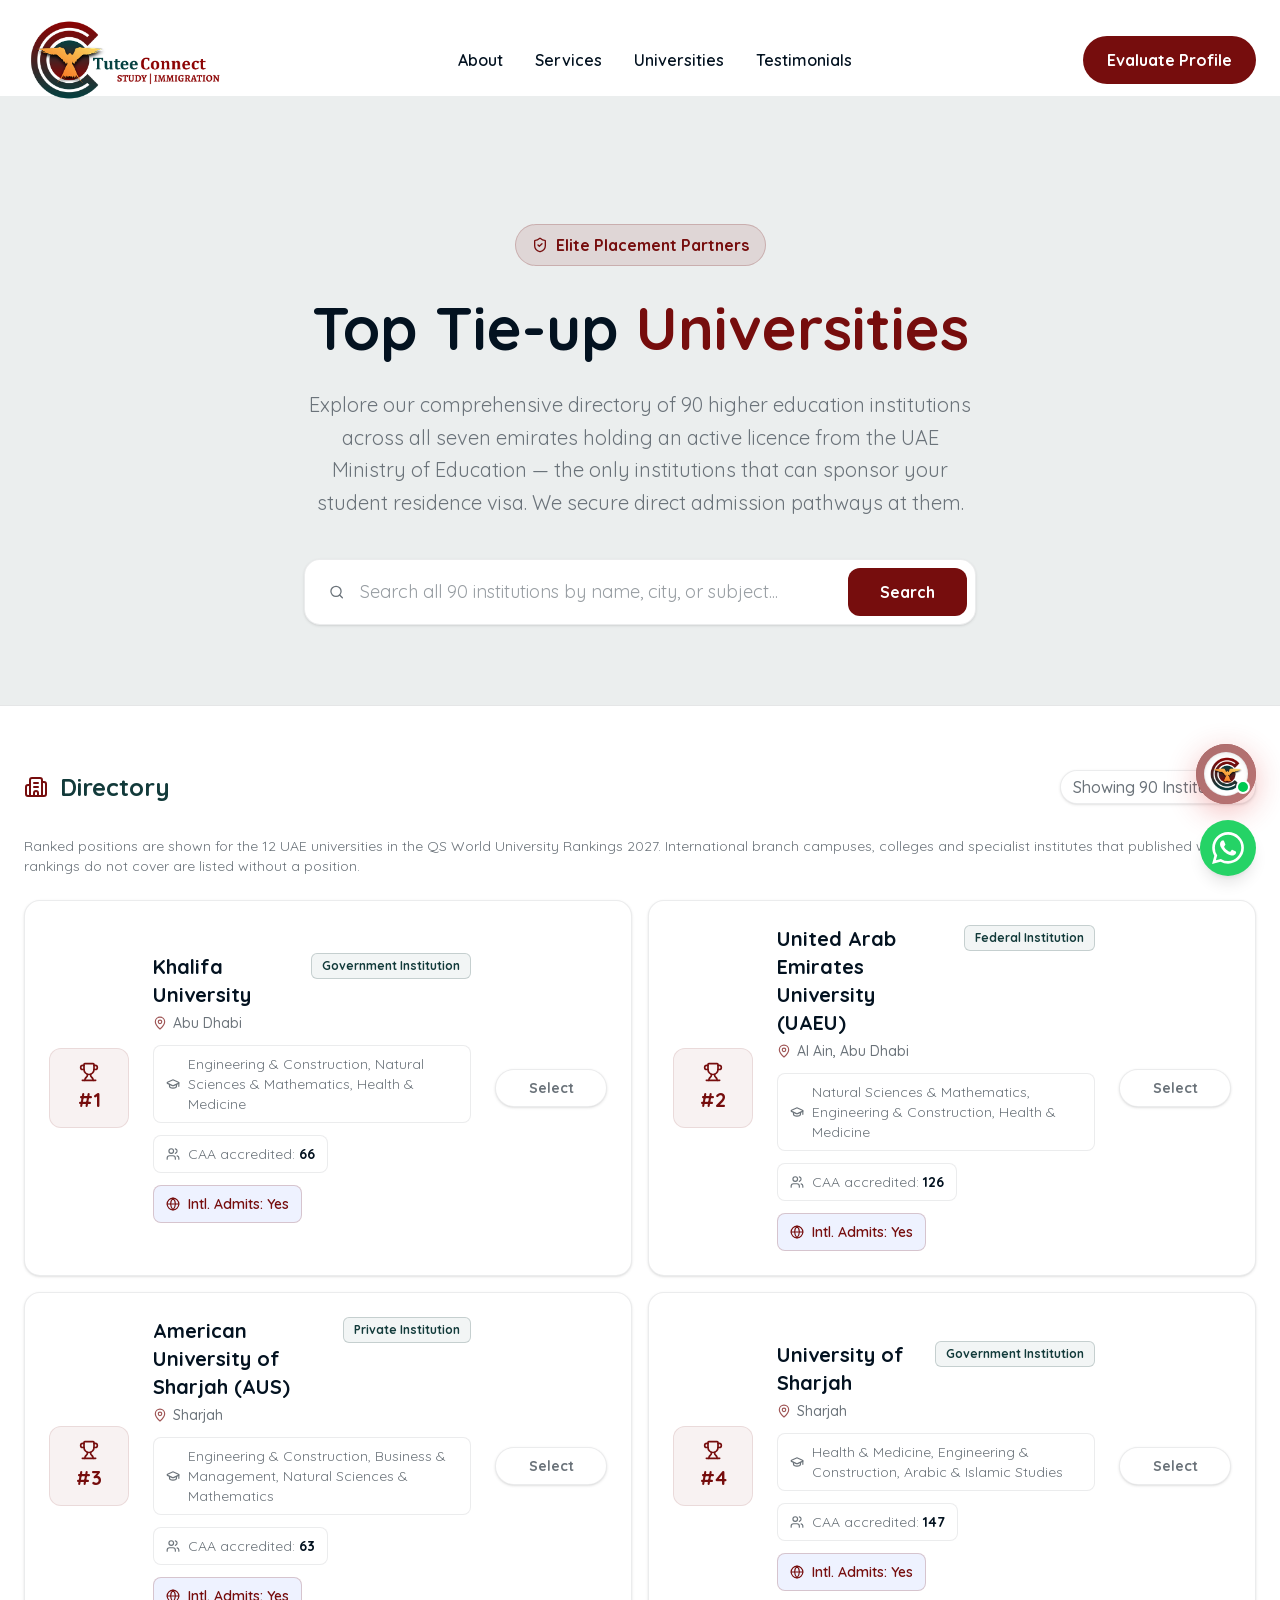
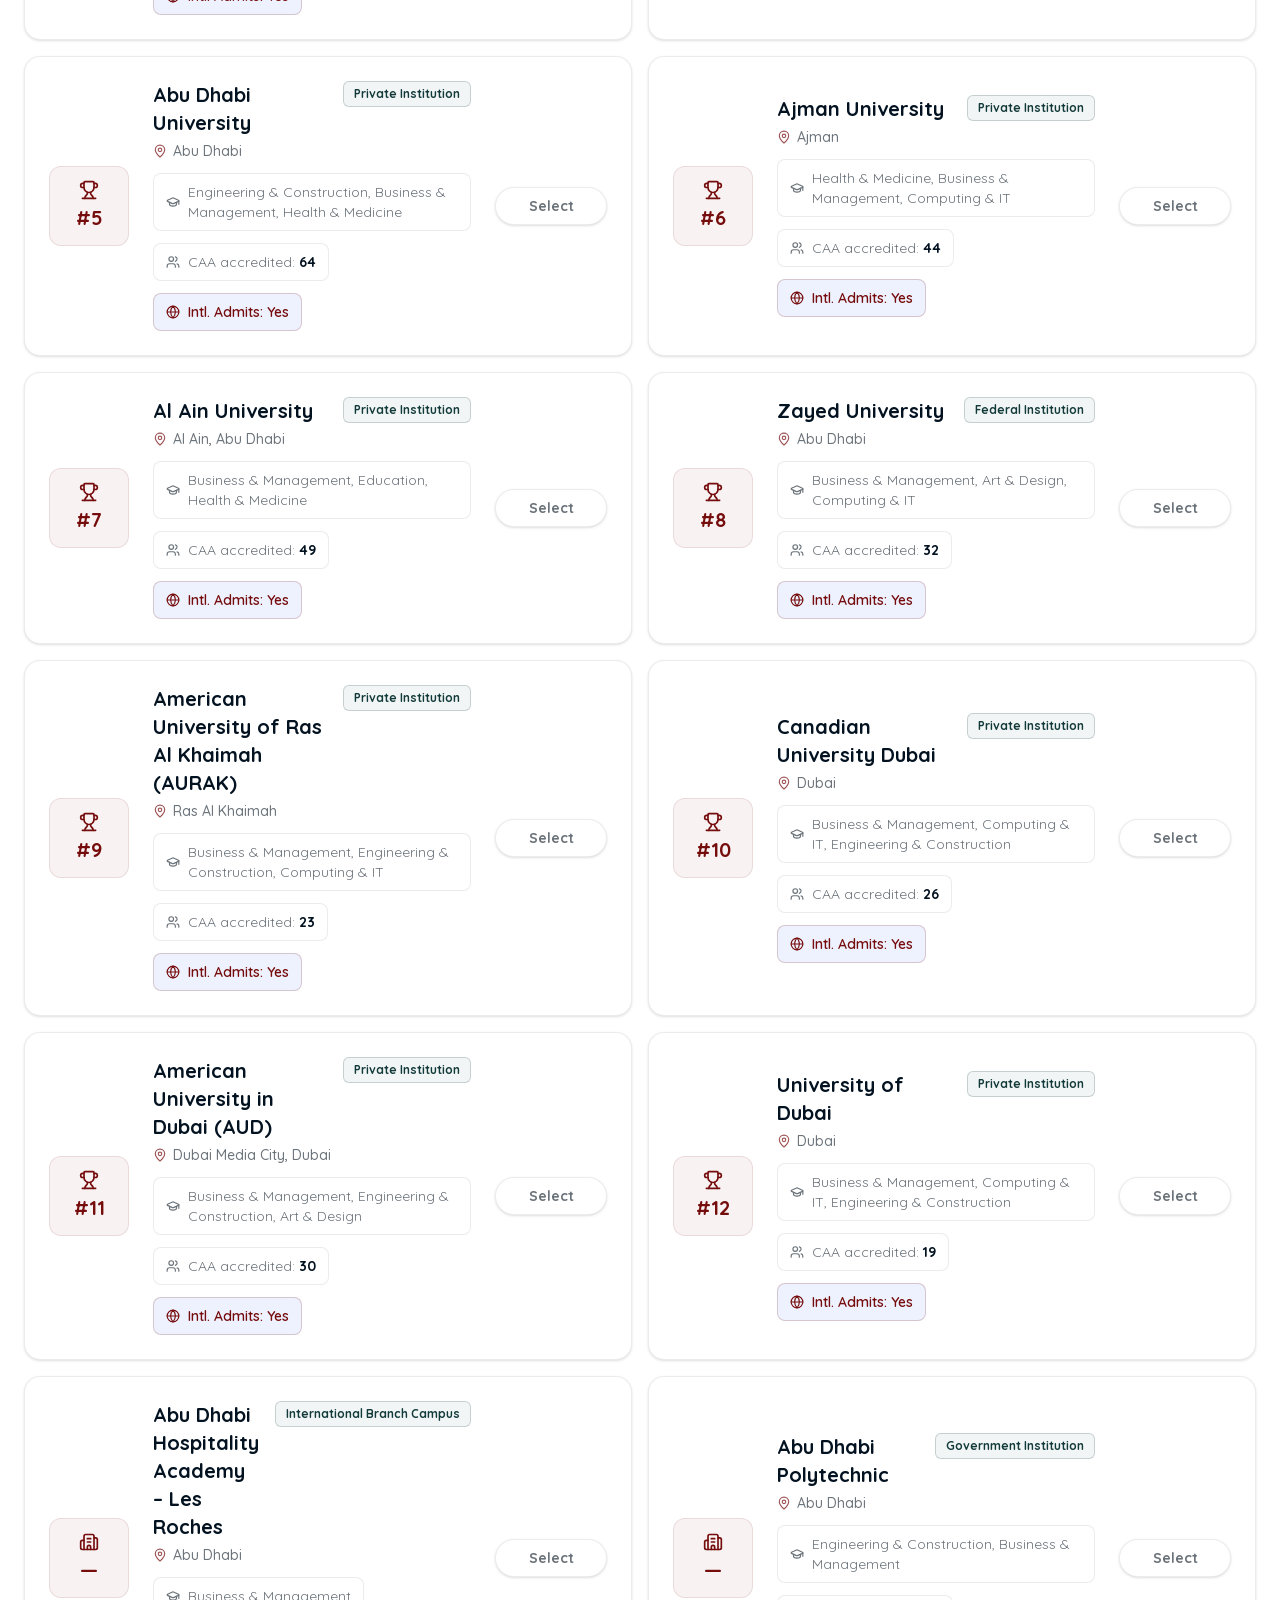
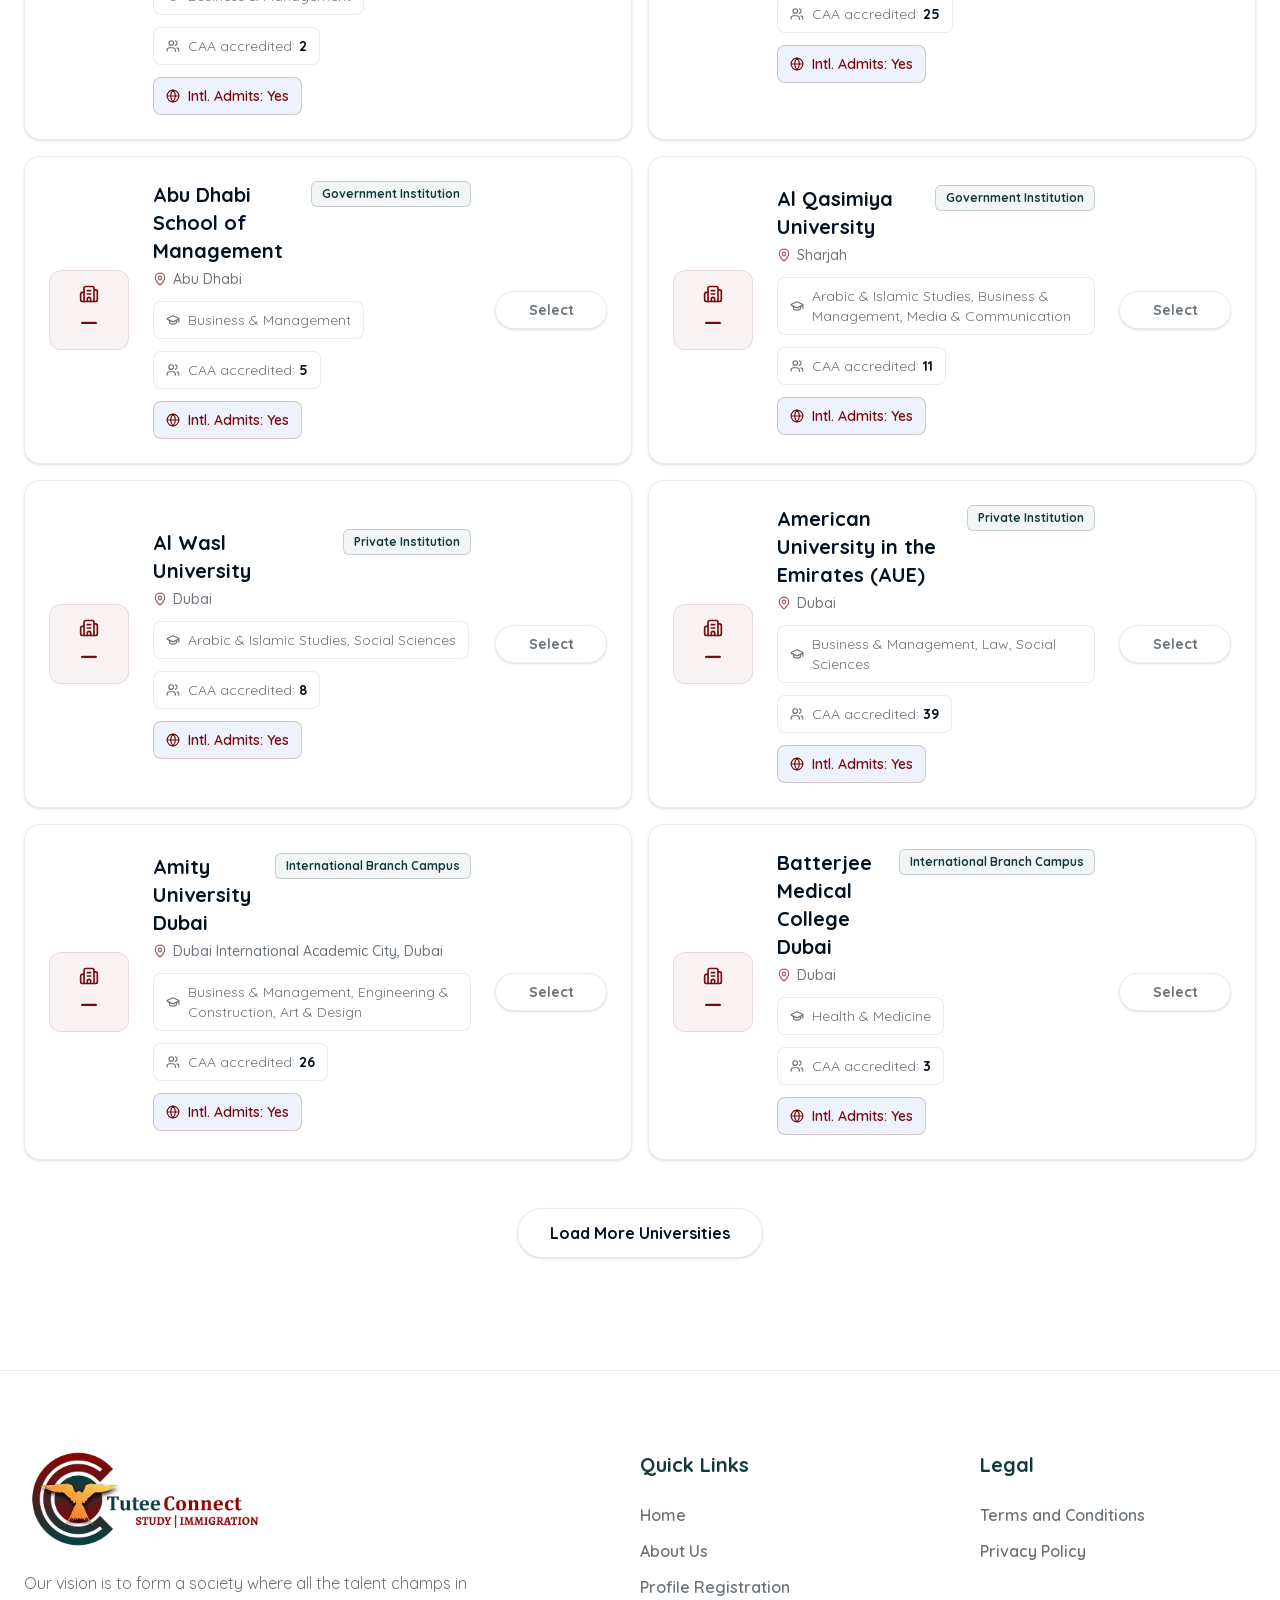
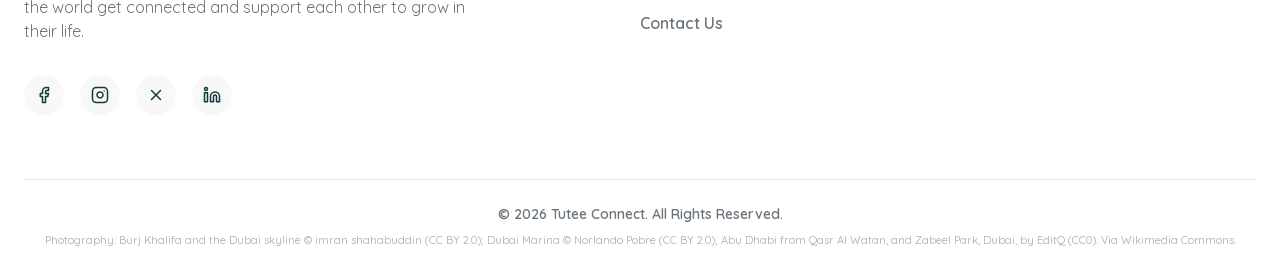
==== universities.html @ e3e7a59f "Initial commit: UAE site, Netlify config and enquiry function" ====
<!DOCTYPE html>
<html lang="en" style="color-scheme: light;">
<head>
  <meta charset="UTF-8">
  <meta name="viewport" content="width=device-width, initial-scale=1.0">
  <meta name="color-scheme" content="light">
  <title>Top Dubai & UAE Universities - Tutee Connect</title>
  <meta name="description" content="Explore Tutee Connect's directory of 90 UAE higher education institutions licensed by the Commission for Academic Accreditation. Direct admission pathways, attestation guidance and Student Residence Visa support.">
  <link rel="icon" href="./assets/img/logo/icon.png">
  <link rel="preload" as="style" href="./assets/css/quicksand.css">
  <link rel="stylesheet" href="./assets/css/quicksand.css">
  <link rel="stylesheet" href="./assets/css/main.css">
</head>
<body>
<div class="min-h-screen font-sans selection:bg-primary selection:text-white">
<header class="fixed top-0 left-0 w-full z-50 transition-all duration-300 py-3 sm:py-5"><div class="max-w-7xl mx-auto px-4 sm:px-6 flex justify-between items-center"><a class="flex items-center gap-2" data-scroll-to="top" href="./index.html"><img alt="Tutee Connect Logo" class="h-10 sm:h-14 md:h-16 lg:h-20 max-md:h-[54px] w-auto object-contain transition-all duration-300" src="./assets/img/logo/logo.png"/></a><nav class="hidden md:flex gap-8"><a class="font-semibold text-text-main hover:text-primary transition-colors relative after:content-[''] after:absolute after:-bottom-1 after:left-0 after:w-0 after:h-0.5 after:bg-primary hover:after:w-full after:transition-all" href="https://tuteeconnect.com/about.html" rel="noopener noreferrer" target="_blank">About</a><button class="font-semibold text-text-main hover:text-primary transition-colors relative after:content-[''] after:absolute after:-bottom-1 after:left-0 after:w-0 after:h-0.5 after:bg-primary hover:after:w-full after:transition-all text-left cursor-pointer" data-scroll-to="services">Services</button><a class="font-semibold transition-colors relative after:content-[''] after:absolute after:-bottom-1 after:left-0 after:h-0.5 after:bg-primary hover:after:w-full after:transition-all text-text-main hover:text-primary after:w-0" href="./universities.html">Universities</a><button class="font-semibold text-text-main hover:text-primary transition-colors relative after:content-[''] after:absolute after:-bottom-1 after:left-0 after:w-0 after:h-0.5 after:bg-primary hover:after:w-full after:transition-all text-left cursor-pointer" data-scroll-to="testimonials">Testimonials</button></nav><div class="hidden md:flex items-center gap-3"><button class="cursor-pointer inline-flex items-center justify-center px-6 py-3 bg-primary text-white font-bold rounded-full hover:-translate-y-0.5 hover:bg-primary-dark hover:shadow-lg hover:shadow-primary/30 transition-all" data-scroll-to="contact">Evaluate Profile</button></div><div class="md:hidden flex items-center gap-2"><button class="flex items-center justify-center p-2.5 bg-bg-surface border border-border-color shadow-sm rounded-full text-text-main hover:text-primary transition-all active:scale-95 z-50 cursor-pointer" data-mobile-menu-open=""><svg aria-hidden="true" class="lucide lucide-menu" fill="none" height="24" stroke="currentColor" stroke-linecap="round" stroke-linejoin="round" stroke-width="2.5" viewBox="0 0 24 24" width="24" xmlns="http://www.w3.org/2000/svg"><path d="M4 5h16"></path><path d="M4 12h16"></path><path d="M4 19h16"></path></svg></button></div></div><div class="fixed inset-0 z-[100] transition-all duration-400 ease-out md:hidden flex flex-col invisible opacity-0 pointer-events-none" data-mobile-menu=""><div class="absolute inset-0 bg-secondary/40 backdrop-blur-md" data-mobile-menu-backdrop=""></div><div class="relative h-[90vh] mt-auto w-full bg-bg-surface/95 backdrop-blur-3xl rounded-t-[40px] shadow-2xl flex flex-col overflow-hidden transition-transform duration-500 ease-out will-change-transform translate-y-full" data-mobile-menu-panel=""><div class="flex justify-between items-center p-6 sm:p-8 border-b border-border-color"><h3 class="text-xl font-extrabold text-secondary tracking-tight">Navigation</h3><div class="flex items-center gap-2"><button class="p-2.5 text-text-muted rounded-full bg-bg-dark hover:bg-border-color hover:text-primary transition-all active:scale-95 cursor-pointer" data-mobile-menu-close=""><svg aria-hidden="true" class="lucide lucide-x" fill="none" height="24" stroke="currentColor" stroke-linecap="round" stroke-linejoin="round" stroke-width="3" viewBox="0 0 24 24" width="24" xmlns="http://www.w3.org/2000/svg"><path d="M18 6 6 18"></path><path d="m6 6 12 12"></path></svg></button></div></div><nav class="flex-1 overflow-y-auto px-6 sm:px-8 py-8 flex flex-col gap-6"><a class="group flex items-center justify-between font-extrabold text-secondary text-2xl tracking-tight transition-all" href="https://tuteeconnect.com/about.html" rel="noopener noreferrer" target="_blank"><span class="group-hover:text-primary transition-colors">About</span></a><button class="group flex items-center justify-between font-extrabold text-secondary text-2xl tracking-tight transition-all w-full outline-none text-left cursor-pointer" data-scroll-to="services"><span class="group-hover:text-primary transition-colors">Services</span></button><a class="group flex items-center justify-between font-extrabold text-secondary text-2xl tracking-tight transition-all" href="./universities.html"><span class="group-hover:text-primary transition-colors">Universities</span></a><button class="group flex items-center justify-between font-extrabold text-secondary text-2xl tracking-tight transition-all w-full outline-none text-left cursor-pointer" data-scroll-to="testimonials"><span class="group-hover:text-primary transition-colors">Testimonials</span></button></nav><div class="p-6 sm:p-8 bg-bg-surface/80 backdrop-blur-lg border-t border-border-color"><button class="w-full inline-flex items-center justify-center px-8 py-4 bg-primary text-white font-bold text-[19px] rounded-[20px] shadow-xl shadow-primary/25 hover:shadow-primary/40 focus:ring-4 focus:ring-primary/20 transition-all active:scale-95 cursor-pointer" data-scroll-to="contact">Evaluate Profile</button></div></div></div></header>
<div class="pt-24 pb-20 min-h-screen bg-bg-surface"><section class="relative pt-32 max-md:pt-10 pb-20 max-md:pb-8 px-6 overflow-hidden bg-bg-dark border-b border-border-color"><div class="absolute inset-0 z-0 bg-secondary/5 hidden md:block"></div><div class="max-w-7xl mx-auto relative z-20 text-center reveal"><span class="inline-flex items-center gap-2 px-4 py-2 bg-primary/10 border border-primary/20 rounded-full text-primary font-bold mb-6"><svg aria-hidden="true" class="lucide lucide-shield-check" fill="none" height="16" stroke="currentColor" stroke-linecap="round" stroke-linejoin="round" stroke-width="2" viewBox="0 0 24 24" width="16" xmlns="http://www.w3.org/2000/svg"><path d="M20 13c0 5-3.5 7.5-7.66 8.95a1 1 0 0 1-.67-.01C7.5 20.5 4 18 4 13V6a1 1 0 0 1 1-1c2 0 4.5-1.2 6.24-2.72a1.17 1.17 0 0 1 1.52 0C14.51 3.81 17 5 19 5a1 1 0 0 1 1 1z"></path><path d="m9 12 2 2 4-4"></path></svg> Elite Placement Partners</span><h1 class="text-4xl md:text-6xl font-extrabold mb-6 leading-tight text-text-main">Top Tie-up <span class="text-primary">Universities</span></h1><p class="text-lg md:text-xl text-text-muted max-w-2xl mx-auto mb-10 leading-relaxed">Explore our comprehensive directory of 90 higher education institutions across all seven emirates holding an active licence from the UAE Ministry of Education — the only institutions that can sponsor your student residence visa. We secure direct admission pathways at them.</p><div class="flex justify-center"><div class="bg-bg-surface border border-border-color shadow-sm p-2 pl-6 rounded-2xl flex items-center max-w-2xl w-full focus-within:ring-2 focus-within:ring-primary/50 transition-all"><svg aria-hidden="true" class="lucide lucide-search text-text-muted mr-4" fill="none" height="20" stroke="currentColor" stroke-linecap="round" stroke-linejoin="round" stroke-width="2" viewBox="0 0 24 24" width="20" xmlns="http://www.w3.org/2000/svg"><path d="m21 21-4.34-4.34"></path><circle cx="11" cy="11" r="8"></circle></svg><input class="bg-transparent border-none text-text-main outline-none w-full placeholder:text-text-muted/70 text-lg" data-uni-search="" placeholder="Search all 90 institutions by name, city, or subject..." type="text"/><button class="px-4 text-text-muted hover:text-text-main font-semibold mr-2 hidden cursor-pointer" data-uni-clear="" type="button">Clear</button><button class="bg-primary text-white px-8 py-3 rounded-xl font-bold hover:bg-primary-dark transition-colors whitespace-nowrap hidden sm:block cursor-pointer" data-uni-show-results="" type="button">Search</button></div></div></div></section><section class="max-w-7xl mx-auto px-6 mt-16"><div class="flex justify-between items-center mb-8 reveal"><h2 class="text-2xl font-bold text-secondary flex items-center gap-3"><svg aria-hidden="true" class="lucide lucide-building2 lucide-building-2 text-primary" fill="none" height="24" stroke="currentColor" stroke-linecap="round" stroke-linejoin="round" stroke-width="2" viewBox="0 0 24 24" width="24" xmlns="http://www.w3.org/2000/svg"><path d="M10 12h4"></path><path d="M10 8h4"></path><path d="M14 21v-3a2 2 0 0 0-4 0v3"></path><path d="M6 10H4a2 2 0 0 0-2 2v7a2 2 0 0 0 2 2h16a2 2 0 0 0 2-2V9a2 2 0 0 0-2-2h-2"></path><path d="M6 21V5a2 2 0 0 1 2-2h8a2 2 0 0 1 2 2v16"></path></svg> Directory</h2><div class="text-text-muted font-medium bg-bg-surface px-3 py-1 max-sm:px-2.5 max-sm:text-xs rounded-full border border-border-color shadow-sm whitespace-nowrap shrink-0" data-uni-count="">Showing 90 Institutions</div></div><p class="text-text-muted text-sm mb-6">Ranked positions are shown for the 12 UAE universities in the QS World University Rankings 2027. International branch campuses, colleges and specialist institutes that published world rankings do not cover are listed without a position.</p><div data-uni-results=""><div class="sm:hidden flex flex-col divide-y divide-border-color bg-bg-surface rounded-2xl border border-border-color overflow-hidden shadow-sm" data-uni-list-mobile=""></div><div class="hidden sm:grid grid-cols-1 lg:grid-cols-2 gap-4" data-uni-grid=""></div><div class="mt-12 text-center pb-8" data-uni-more-wrap=""><button class="px-8 py-3 bg-bg-surface border border-border-color text-text-main font-bold rounded-full shadow-sm hover:shadow-md hover:border-primary/30 hover:text-primary transition-all active:scale-95 cursor-pointer" data-uni-more="">Load More Universities</button></div></div><div class="text-center py-20 bg-bg-surface rounded-2xl border border-border-color border-dashed hidden" data-uni-empty=""><svg aria-hidden="true" class="lucide lucide-search mx-auto text-border-color mb-4" fill="none" height="48" stroke="currentColor" stroke-linecap="round" stroke-linejoin="round" stroke-width="2" viewBox="0 0 24 24" width="48" xmlns="http://www.w3.org/2000/svg"><path d="m21 21-4.34-4.34"></path><circle cx="11" cy="11" r="8"></circle></svg><h3 class="text-xl font-bold text-text-main mb-2">No institutions found</h3><p class="text-text-muted">Try adjusting your search criteria.</p></div></section></div>
<div class="fixed bottom-0 left-0 right-0 bg-bg-surface border-t border-border-color p-4 shadow-[0_-10px_40px_-10px_rgba(0,0,0,0.1)] z-40 transition-transform duration-300 flex justify-center hidden" data-uni-bar=""><div class="max-w-7xl w-full flex flex-col sm:flex-row items-center justify-between gap-4"><div class="text-text-main font-bold"><span class="text-primary text-xl mr-2" data-uni-bar-count="">0</span><span data-uni-bar-noun="">Institutions Selected</span></div><button class="bg-primary hover:bg-primary-dark text-white px-8 py-3 rounded-xl font-bold transition-all w-full sm:w-auto shadow-md shadow-primary/20 cursor-pointer" data-uni-proceed="" type="button">Proceed to Application</button></div></div>
<div class="fixed inset-0 z-50 flex items-center justify-center p-4 bg-black/60 backdrop-blur-sm animate-fade-in hidden" data-uni-modal=""><div class="bg-bg-surface rounded-3xl shadow-2xl w-full max-w-lg overflow-hidden relative border border-border-color flex flex-col max-h-[90vh]"><div class="p-6 border-b border-border-color flex justify-between items-center bg-bg-dark/50 sticky top-0 z-10 shrink-0"><h3 class="text-2xl font-bold text-text-main">Submit Application</h3><button class="p-2 text-text-muted hover:text-text-main hover:bg-gray-200 rounded-full transition-all cursor-pointer" data-uni-modal-close="" type="button"><svg aria-hidden="true" class="lucide lucide-x" fill="none" height="24" stroke="currentColor" stroke-linecap="round" stroke-linejoin="round" stroke-width="2" viewBox="0 0 24 24" width="24" xmlns="http://www.w3.org/2000/svg"><path d="M18 6 6 18"></path><path d="m6 6 12 12"></path></svg></button></div><div class="p-6 overflow-y-auto" data-uni-modal-body=""><form class="flex flex-col gap-4 max-md:gap-3 w-full" data-lead-form=""><input name="access_key" type="hidden" value=""/><input name="subject" type="hidden" value="New Lead from Tutee Connect Landing Page!"/><input name="from_name" type="hidden" value="Tutee Connect Notification System"/><input class="hidden" name="botcheck" style="display: none;" type="checkbox"/><div class="bg-green-50 border border-green-200 text-green-700 p-4 rounded-xl flex items-start gap-3 justify-center mb-2 hidden" data-form-success=""><svg aria-hidden="true" class="lucide lucide-circle-check-big shrink-0 mt-0.5" fill="none" height="20" stroke="currentColor" stroke-linecap="round" stroke-linejoin="round" stroke-width="2" viewBox="0 0 24 24" width="20" xmlns="http://www.w3.org/2000/svg"><path d="M21.801 10A10 10 0 1 1 17 3.335"></path><path d="m9 11 3 3L22 4"></path></svg><div class="text-sm font-medium">Profile submitted successfully! We will contact you soon.</div></div><div class="bg-red-50 border border-red-200 text-red-700 p-4 rounded-xl flex items-start gap-3 justify-center mb-2 hidden" data-form-error=""><svg aria-hidden="true" class="lucide lucide-circle-alert shrink-0 mt-0.5" fill="none" height="20" stroke="currentColor" stroke-linecap="round" stroke-linejoin="round" stroke-width="2" viewBox="0 0 24 24" width="20" xmlns="http://www.w3.org/2000/svg"><circle cx="12" cy="12" r="10"></circle><line x1="12" x2="12" y1="8" y2="12"></line><line x1="12" x2="12.01" y1="16" y2="16"></line></svg><div class="text-sm font-medium" data-form-error-text="">Submission failed. Please try again.</div></div><div class="relative flex items-center w-full transition-all duration-300 text-text-muted focus-within:text-primary"><svg aria-hidden="true" class="lucide lucide-user absolute left-4 max-md:left-5 pointer-events-none transition-colors" fill="none" height="20" stroke="currentColor" stroke-linecap="round" stroke-linejoin="round" stroke-width="2" viewBox="0 0 24 24" width="20" xmlns="http://www.w3.org/2000/svg"><path d="M19 21v-2a4 4 0 0 0-4-4H9a4 4 0 0 0-4 4v2"></path><circle cx="12" cy="7" r="4"></circle></svg><input class="w-full p-4 max-md:p-3.5 pl-12 max-md:pl-12 rounded-xl max-md:rounded-2xl font-medium max-md:font-medium max-md:text-[15px] focus:outline-none focus:ring-4 max-md:focus:ring-2 transition-all duration-300 bg-bg-surface border border-border-color text-text-main focus:border-primary focus:bg-white focus:ring-primary/10 max-md:bg-bg-dark max-md:border-border-color focus:max-md:bg-bg-surface" name="name" placeholder="Your Name *" required="" type="text"/></div><div class="flex items-stretch gap-2 w-full"><select class="p-4 max-md:p-3.5 rounded-xl max-md:rounded-2xl font-medium max-md:font-medium max-md:text-[15px] focus:outline-none focus:ring-4 max-md:focus:ring-2 transition-all duration-300 bg-bg-surface border border-border-color text-text-main focus:border-primary focus:bg-white focus:ring-primary/10 max-md:bg-bg-dark max-md:border-border-color focus:max-md:bg-bg-surface w-[100px] max-md:w-[86px] shrink-0 !px-2 max-md:!px-1.5 font-bold text-sm max-md:text-[14px] max-md:text-center appearance-none bg-[url('data:image/svg+xml;charset=US-ASCII,%3Csvg%20width%3D%2220%22%20height%3D%2220%22%20xmlns%3D%22http%3A%2F%2Fwww.w3.org%2F2000%2Fsvg%22%3E%3Cpath%20d%3D%22M5%208l5%205%205-5%22%20stroke%3D%22%239CA3AF%22%20stroke-width%3D%222%22%20fill%3D%22none%22%20stroke-linecap%3D%22round%22%20stroke-linejoin%3D%22round%22%2F%3E%3C%2Fsvg%3E')] bg-[length:14px_14px] bg-no-repeat bg-[position:right_4px_center] border-r-0" name="country_code"><option class="text-black" value="+971">AE (+971)</option><option class="text-black" value="+93">AF (+93)</option><option class="text-black" value="+54">AR (+54)</option><option class="text-black" value="+43">AT (+43)</option><option class="text-black" value="+61">AU (+61)</option><option class="text-black" value="+32">BE (+32)</option><option class="text-black" value="+55">BR (+55)</option><option class="text-black" value="+41">CH (+41)</option><option class="text-black" value="+56">CL (+56)</option><option class="text-black" value="+86">CN (+86)</option><option class="text-black" value="+57">CO (+57)</option><option class="text-black" value="+49">DE (+49)</option><option class="text-black" value="+45">DK (+45)</option><option class="text-black" value="+213">DZ (+213)</option><option class="text-black" value="+20">EG (+20)</option><option class="text-black" value="+34">ES (+34)</option><option class="text-black" value="+358">FI (+358)</option><option class="text-black" value="+33">FR (+33)</option><option class="text-black" value="+30">GR (+30)</option><option class="text-black" value="+36">HU (+36)</option><option class="text-black" value="+62">ID (+62)</option><option class="text-black" value="+353">IE (+353)</option><option class="text-black" selected="" value="+91">IN (+91)</option><option class="text-black" value="+98">IR (+98)</option><option class="text-black" value="+39">IT (+39)</option><option class="text-black" value="+81">JP (+81)</option><option class="text-black" value="+254">KE (+254)</option><option class="text-black" value="+82">KR (+82)</option><option class="text-black" value="+94">LK (+94)</option><option class="text-black" value="+212">MA (+212)</option><option class="text-black" value="+95">MM (+95)</option><option class="text-black" value="+52">MX (+52)</option><option class="text-black" value="+60">MY (+60)</option><option class="text-black" value="+234">NG (+234)</option><option class="text-black" value="+31">NL (+31)</option><option class="text-black" value="+47">NO (+47)</option><option class="text-black" value="+64">NZ (+64)</option><option class="text-black" value="+51">PE (+51)</option><option class="text-black" value="+63">PH (+63)</option><option class="text-black" value="+92">PK (+92)</option><option class="text-black" value="+48">PL (+48)</option><option class="text-black" value="+351">PT (+351)</option><option class="text-black" value="+974">QA (+974)</option><option class="text-black" value="+40">RO (+40)</option><option class="text-black" value="+7">RU/KZ (+7)</option><option class="text-black" value="+966">SA (+966)</option><option class="text-black" value="+46">SE (+46)</option><option class="text-black" value="+65">SG (+65)</option><option class="text-black" value="+66">TH (+66)</option><option class="text-black" value="+216">TN (+216)</option><option class="text-black" value="+90">TR (+90)</option><option class="text-black" value="+255">TZ (+255)</option><option class="text-black" value="+380">UA (+380)</option><option class="text-black" value="+256">UG (+256)</option><option class="text-black" value="+44">UK (+44)</option><option class="text-black" value="+1">US/CA (+1)</option><option class="text-black" value="+58">VE (+58)</option><option class="text-black" value="+84">VN (+84)</option><option class="text-black" value="+27">ZA (+27)</option></select><div class="relative flex items-center w-full transition-all duration-300 text-text-muted focus-within:text-primary flex-1 min-w-0"><svg aria-hidden="true" class="lucide lucide-phone absolute left-3.5 pointer-events-none transition-colors" fill="none" height="18" stroke="currentColor" stroke-linecap="round" stroke-linejoin="round" stroke-width="2" viewBox="0 0 24 24" width="18" xmlns="http://www.w3.org/2000/svg"><path d="M13.832 16.568a1 1 0 0 0 1.213-.303l.355-.465A2 2 0 0 1 17 15h3a2 2 0 0 1 2 2v3a2 2 0 0 1-2 2A18 18 0 0 1 2 4a2 2 0 0 1 2-2h3a2 2 0 0 1 2 2v3a2 2 0 0 1-.8 1.6l-.468.351a1 1 0 0 0-.292 1.233 14 14 0 0 0 6.392 6.384"></path></svg><input class="p-4 max-md:p-3.5 pl-12 max-md:pl-12 rounded-xl max-md:rounded-2xl font-medium max-md:font-medium max-md:text-[15px] focus:outline-none focus:ring-4 max-md:focus:ring-2 transition-all duration-300 bg-bg-surface border border-border-color text-text-main focus:border-primary focus:bg-white focus:ring-primary/10 max-md:bg-bg-dark max-md:border-border-color focus:max-md:bg-bg-surface w-full max-md:!pl-[38px] text-ellipsis" name="phone_number" placeholder="Phone Number *" required="" type="tel"/></div></div><div class="relative flex items-center w-full transition-all duration-300 text-text-muted focus-within:text-primary"><svg aria-hidden="true" class="lucide lucide-mail absolute left-4 max-md:left-5 pointer-events-none transition-colors" fill="none" height="20" stroke="currentColor" stroke-linecap="round" stroke-linejoin="round" stroke-width="2" viewBox="0 0 24 24" width="20" xmlns="http://www.w3.org/2000/svg"><path d="m22 7-8.991 5.727a2 2 0 0 1-2.009 0L2 7"></path><rect height="16" rx="2" width="20" x="2" y="4"></rect></svg><input class="w-full p-4 max-md:p-3.5 pl-12 max-md:pl-12 rounded-xl max-md:rounded-2xl font-medium max-md:font-medium max-md:text-[15px] focus:outline-none focus:ring-4 max-md:focus:ring-2 transition-all duration-300 bg-bg-surface border border-border-color text-text-main focus:border-primary focus:bg-white focus:ring-primary/10 max-md:bg-bg-dark max-md:border-border-color focus:max-md:bg-bg-surface" name="email" placeholder="Your Email *" required="" type="email"/></div><div class="relative w-full"><input data-destination-input="" name="destination" type="hidden" value="General UAE Inquiry"/><svg aria-hidden="true" class="lucide lucide-map-pin absolute left-3.5 top-1/2 -translate-y-1/2 pointer-events-none z-10 text-text-muted" fill="none" height="18" stroke="currentColor" stroke-linecap="round" stroke-linejoin="round" stroke-width="2" viewBox="0 0 24 24" width="18" xmlns="http://www.w3.org/2000/svg"><path d="M20 10c0 4.993-5.539 10.193-7.399 11.799a1 1 0 0 1-1.202 0C9.539 20.193 4 14.993 4 10a8 8 0 0 1 16 0"></path><circle cx="12" cy="10" r="3"></circle></svg><div class="w-full min-h-[50px] max-md:min-h-[46px] rounded-xl max-md:rounded-2xl pl-10 pr-4 py-2.5 max-md:py-2 transition-all duration-300 text-left flex items-center flex-wrap gap-1.5 border bg-bg-surface border-border-color"><span class="text-[15px] max-md:text-[14px] font-medium leading-none text-text-main">General UAE Inquiry</span></div></div><button class="w-full py-4 max-md:py-3.5 rounded-xl max-md:rounded-2xl font-bold text-lg max-md:text-[16px] text-white transition-all mt-2 max-md:mt-3 bg-primary hover:bg-primary-dark max-md:bg-primary max-md:hover:bg-white max-md:hover:text-primary max-md:border max-md:border-transparent max-md:hover:border-primary hover:-translate-y-1 hover:shadow-lg max-md:shadow-2xl max-md:shadow-primary/40 opacity-100 cursor-pointer" data-submit-btn="" data-uni-modal-submit="" type="submit">Submit Profile</button></form></div></div></div>
<footer class="bg-bg-surface border-t border-border-color"><div class="md:hidden"><div class="relative bg-bg-surface pt-8 pb-10 text-center overflow-hidden"><div class="absolute top-0 left-0 right-0 h-1 bg-gradient-to-r from-primary via-primary to-secondary"></div><div class="absolute inset-0 opacity-[0.03]" style="background-image: radial-gradient(circle at 1px 1px, currentcolor 1px, transparent 0px); background-size: 24px 24px;"></div><button class="relative z-10 mx-auto mb-3 block cursor-pointer" data-scroll-top=""><img alt="Tutee Connect Logo" class="h-[68px] w-auto object-contain mx-auto transition-all duration-300" loading="lazy" src="./assets/img/logo/logo.png"/></button><p class="relative z-10 text-text-muted/60 text-[12.5px] leading-relaxed max-w-[240px] mx-auto font-medium">Connecting talent champions worldwide to grow together.</p><button class="absolute top-4 right-4 w-8 h-8 rounded-full bg-gray-100 flex items-center justify-center text-text-muted/50 hover:text-primary hover:bg-primary/10 transition-all active:scale-95 cursor-pointer" data-scroll-top=""><svg aria-hidden="true" class="lucide lucide-chevron-up" fill="none" height="16" stroke="currentColor" stroke-linecap="round" stroke-linejoin="round" stroke-width="2" viewBox="0 0 24 24" width="16" xmlns="http://www.w3.org/2000/svg"><path d="m18 15-6-6-6 6"></path></svg></button></div><div class="px-4 py-4 bg-bg-dark/80"><div class="bg-bg-surface rounded-2xl shadow-sm border border-border-color p-3"><div class="grid grid-cols-2 gap-2"><a class="flex items-center justify-between px-4 py-3 rounded-xl bg-bg-dark hover:bg-primary/5 text-text-main font-semibold text-[14px] transition-all group active:scale-[0.97]" href="https://tuteeconnect.com/" rel="noopener noreferrer" target="_blank">Home<svg aria-hidden="true" class="lucide lucide-arrow-up-right text-text-muted/40 group-hover:text-primary transition-colors" fill="none" height="14" stroke="currentColor" stroke-linecap="round" stroke-linejoin="round" stroke-width="2" viewBox="0 0 24 24" width="14" xmlns="http://www.w3.org/2000/svg"><path d="M7 7h10v10"></path><path d="M7 17 17 7"></path></svg></a><a class="flex items-center justify-between px-4 py-3 rounded-xl bg-bg-dark hover:bg-primary/5 text-text-main font-semibold text-[14px] transition-all group active:scale-[0.97]" href="https://tuteeconnect.com/about.html" rel="noopener noreferrer" target="_blank">About Us<svg aria-hidden="true" class="lucide lucide-arrow-up-right text-text-muted/40 group-hover:text-primary transition-colors" fill="none" height="14" stroke="currentColor" stroke-linecap="round" stroke-linejoin="round" stroke-width="2" viewBox="0 0 24 24" width="14" xmlns="http://www.w3.org/2000/svg"><path d="M7 7h10v10"></path><path d="M7 17 17 7"></path></svg></a><a class="flex items-center justify-between px-4 py-3 rounded-xl bg-bg-dark hover:bg-primary/5 text-text-main font-semibold text-[14px] transition-all group active:scale-[0.97]" href="https://tuteeconnect.com/profile-registration.html" rel="noopener noreferrer" target="_blank">Register<svg aria-hidden="true" class="lucide lucide-arrow-up-right text-text-muted/40 group-hover:text-primary transition-colors" fill="none" height="14" stroke="currentColor" stroke-linecap="round" stroke-linejoin="round" stroke-width="2" viewBox="0 0 24 24" width="14" xmlns="http://www.w3.org/2000/svg"><path d="M7 7h10v10"></path><path d="M7 17 17 7"></path></svg></a><a class="flex items-center justify-between px-4 py-3 rounded-xl bg-bg-dark hover:bg-primary/5 text-text-main font-semibold text-[14px] transition-all group active:scale-[0.97]" href="https://tuteeconnect.com/contact.html" rel="noopener noreferrer" target="_blank">Contact<svg aria-hidden="true" class="lucide lucide-arrow-up-right text-text-muted/40 group-hover:text-primary transition-colors" fill="none" height="14" stroke="currentColor" stroke-linecap="round" stroke-linejoin="round" stroke-width="2" viewBox="0 0 24 24" width="14" xmlns="http://www.w3.org/2000/svg"><path d="M7 7h10v10"></path><path d="M7 17 17 7"></path></svg></a></div></div></div><div class="px-5 pt-6 pb-3"><div class="flex items-center justify-center gap-3 mb-5"><a aria-label="Facebook" class="w-10 h-10 rounded-xl bg-secondary/5 border border-secondary/10 flex items-center justify-center text-secondary/60 hover:bg-primary hover:border-primary hover:text-white transition-all active:scale-95" href="https://www.facebook.com/tuteeconnect" rel="noopener noreferrer" target="_blank"><svg aria-hidden="true" class="lucide lucide-facebook" fill="none" height="17" stroke="currentColor" stroke-linecap="round" stroke-linejoin="round" stroke-width="2" viewBox="0 0 24 24" width="17" xmlns="http://www.w3.org/2000/svg"><path d="M18 2h-3a5 5 0 0 0-5 5v3H7v4h3v8h4v-8h3l1-4h-4V7a1 1 0 0 1 1-1h3z"></path></svg></a><a aria-label="Instagram" class="w-10 h-10 rounded-xl bg-secondary/5 border border-secondary/10 flex items-center justify-center text-secondary/60 hover:bg-primary hover:border-primary hover:text-white transition-all active:scale-95" href="https://www.instagram.com/tuteeconnect/" rel="noopener noreferrer" target="_blank"><svg aria-hidden="true" class="lucide lucide-instagram" fill="none" height="17" stroke="currentColor" stroke-linecap="round" stroke-linejoin="round" stroke-width="2" viewBox="0 0 24 24" width="17" xmlns="http://www.w3.org/2000/svg"><rect height="20" rx="5" ry="5" width="20" x="2" y="2"></rect><path d="M16 11.37A4 4 0 1 1 12.63 8 4 4 0 0 1 16 11.37z"></path><line x1="17.5" x2="17.51" y1="6.5" y2="6.5"></line></svg></a><a aria-label="X" class="w-10 h-10 rounded-xl bg-secondary/5 border border-secondary/10 flex items-center justify-center text-secondary/60 hover:bg-primary hover:border-primary hover:text-white transition-all active:scale-95" href="https://x.com/tuteeconnect" rel="noopener noreferrer" target="_blank"><svg aria-hidden="true" class="lucide lucide-x" fill="none" height="17" stroke="currentColor" stroke-linecap="round" stroke-linejoin="round" stroke-width="2" viewBox="0 0 24 24" width="17" xmlns="http://www.w3.org/2000/svg"><path d="M18 6 6 18"></path><path d="m6 6 12 12"></path></svg></a><a aria-label="LinkedIn" class="w-10 h-10 rounded-xl bg-secondary/5 border border-secondary/10 flex items-center justify-center text-secondary/60 hover:bg-primary hover:border-primary hover:text-white transition-all active:scale-95" href="https://www.linkedin.com/company/tutee-connect/" rel="noopener noreferrer" target="_blank"><svg aria-hidden="true" class="lucide lucide-linkedin" fill="none" height="17" stroke="currentColor" stroke-linecap="round" stroke-linejoin="round" stroke-width="2" viewBox="0 0 24 24" width="17" xmlns="http://www.w3.org/2000/svg"><path d="M16 8a6 6 0 0 1 6 6v7h-4v-7a2 2 0 0 0-2-2 2 2 0 0 0-2 2v7h-4v-7a6 6 0 0 1 6-6z"></path><rect height="12" width="4" x="2" y="9"></rect><circle cx="4" cy="4" r="2"></circle></svg></a></div><div class="flex items-center justify-center gap-1.5 text-[11.5px] text-text-muted/60 font-medium mb-4"><a class="hover:text-primary transition-colors" href="https://tuteeconnect.com/terms-and-conditions.html" rel="noopener noreferrer" target="_blank">Terms</a><span class="text-text-muted/30">·</span><a class="hover:text-primary transition-colors" href="https://tuteeconnect.com/privacy-policy.html" rel="noopener noreferrer" target="_blank">Privacy</a></div></div><div class="border-t border-border-color py-4 text-center"><p class="text-[10.5px] text-text-muted/40 font-semibold tracking-wide uppercase">© 2026 Tutee Connect</p><p class="text-[9px] text-text-muted/40 font-medium mt-1.5 px-4 leading-relaxed" data-photo-credit="">Photography: Burj Khalifa and the Dubai skyline © imran shahabuddin (CC BY 2.0); Dubai Marina © Norlando Pobre (CC BY 2.0); Abu Dhabi from Qasr Al Watan, and Zabeel Park, Dubai, by EditQ (CC0). Via Wikimedia Commons.</p></div></div><div class="hidden md:block pt-20 pb-6"><div class="max-w-7xl mx-auto px-6"><div class="grid grid-cols-2 lg:grid-cols-[2fr_1fr_1fr] gap-12 lg:gap-16 mb-16"><div><div class="flex items-center gap-2 mb-6"><button class="cursor-pointer" data-scroll-top=""><img alt="Tutee Connect Logo" class="h-24 w-auto object-contain transition-all duration-300" loading="lazy" src="./assets/img/logo/logo.png"/></button></div><p class="text-text-muted mb-8 max-w-md text-base">Our vision is to form a society where all the talent champs in the world get connected and support each other to grow in their life.</p><div class="flex gap-4"><a class="w-10 h-10 rounded-full bg-bg-dark flex items-center justify-center text-secondary hover:bg-primary hover:text-white hover:-translate-y-1 transition-all" href="https://www.facebook.com/tuteeconnect" rel="noopener noreferrer" target="_blank"><svg aria-hidden="true" class="lucide lucide-facebook" fill="none" height="18" stroke="currentColor" stroke-linecap="round" stroke-linejoin="round" stroke-width="2" viewBox="0 0 24 24" width="18" xmlns="http://www.w3.org/2000/svg"><path d="M18 2h-3a5 5 0 0 0-5 5v3H7v4h3v8h4v-8h3l1-4h-4V7a1 1 0 0 1 1-1h3z"></path></svg></a><a class="w-10 h-10 rounded-full bg-bg-dark flex items-center justify-center text-secondary hover:bg-primary hover:text-white hover:-translate-y-1 transition-all" href="https://www.instagram.com/tuteeconnect/" rel="noopener noreferrer" target="_blank"><svg aria-hidden="true" class="lucide lucide-instagram" fill="none" height="18" stroke="currentColor" stroke-linecap="round" stroke-linejoin="round" stroke-width="2" viewBox="0 0 24 24" width="18" xmlns="http://www.w3.org/2000/svg"><rect height="20" rx="5" ry="5" width="20" x="2" y="2"></rect><path d="M16 11.37A4 4 0 1 1 12.63 8 4 4 0 0 1 16 11.37z"></path><line x1="17.5" x2="17.51" y1="6.5" y2="6.5"></line></svg></a><a class="w-10 h-10 rounded-full bg-bg-dark flex items-center justify-center text-secondary hover:bg-primary hover:text-white hover:-translate-y-1 transition-all" href="https://x.com/tuteeconnect" rel="noopener noreferrer" target="_blank"><svg aria-hidden="true" class="lucide lucide-x" fill="none" height="18" stroke="currentColor" stroke-linecap="round" stroke-linejoin="round" stroke-width="2" viewBox="0 0 24 24" width="18" xmlns="http://www.w3.org/2000/svg"><path d="M18 6 6 18"></path><path d="m6 6 12 12"></path></svg></a><a class="w-10 h-10 rounded-full bg-bg-dark flex items-center justify-center text-secondary hover:bg-primary hover:text-white hover:-translate-y-1 transition-all" href="https://www.linkedin.com/company/tutee-connect/" rel="noopener noreferrer" target="_blank"><svg aria-hidden="true" class="lucide lucide-linkedin" fill="none" height="18" stroke="currentColor" stroke-linecap="round" stroke-linejoin="round" stroke-width="2" viewBox="0 0 24 24" width="18" xmlns="http://www.w3.org/2000/svg"><path d="M16 8a6 6 0 0 1 6 6v7h-4v-7a2 2 0 0 0-2-2 2 2 0 0 0-2 2v7h-4v-7a6 6 0 0 1 6-6z"></path><rect height="12" width="4" x="2" y="9"></rect><circle cx="4" cy="4" r="2"></circle></svg></a></div></div><div class="mt-0"><h3 class="text-xl font-bold text-secondary mb-6">Quick Links</h3><ul class="flex flex-col gap-3"><li><a class="text-text-muted font-semibold hover:text-primary transition-all" href="https://tuteeconnect.com/" rel="noopener noreferrer" target="_blank">Home</a></li><li><a class="text-text-muted font-semibold hover:text-primary transition-all" href="https://tuteeconnect.com/about.html" rel="noopener noreferrer" target="_blank">About Us</a></li><li><a class="text-text-muted font-semibold hover:text-primary transition-all" href="https://tuteeconnect.com/profile-registration.html" rel="noopener noreferrer" target="_blank">Profile Registration</a></li><li><a class="text-text-muted font-semibold hover:text-primary transition-all" href="https://tuteeconnect.com/contact.html" rel="noopener noreferrer" target="_blank">Contact Us</a></li></ul></div><div><h3 class="text-xl font-bold text-secondary mb-6">Legal</h3><ul class="flex flex-col gap-3"><li><a class="text-text-muted font-semibold hover:text-primary transition-all" href="https://tuteeconnect.com/terms-and-conditions.html" rel="noopener noreferrer" target="_blank">Terms and Conditions</a></li><li><a class="text-text-muted font-semibold hover:text-primary transition-all" href="https://tuteeconnect.com/privacy-policy.html" rel="noopener noreferrer" target="_blank">Privacy Policy</a></li></ul></div></div><div class="pt-6 border-t border-border-color text-center"><p class="text-text-muted text-sm font-semibold">© 2026 Tutee Connect. All Rights Reserved.</p><p class="text-text-muted/50 text-[11px] font-medium mt-2 leading-relaxed" data-photo-credit="">Photography: Burj Khalifa and the Dubai skyline © imran shahabuddin (CC BY 2.0); Dubai Marina © Norlando Pobre (CC BY 2.0); Abu Dhabi from Qasr Al Watan, and Zabeel Park, Dubai, by EditQ (CC0). Via Wikimedia Commons.</p></div></div></div></footer>
<a aria-label="Chat on WhatsApp" class="fixed bottom-6 right-6 z-[100] flex items-center justify-center w-14 h-14 bg-[#25D366] text-white rounded-full shadow-lg hover:bg-[#20ba56] hover:scale-110 transition-all duration-300 group" href="https://wa.me/917010902329" rel="noopener noreferrer" target="_blank"><svg fill="currentColor" height="32" viewBox="0 0 24 24" width="32" xmlns="http://www.w3.org/2000/svg"><path d="M17.472 14.382c-.297-.149-1.758-.867-2.03-.967-.273-.099-.471-.148-.67.15-.197.297-.767.966-.94 1.164-.173.199-.347.223-.644.075-.297-.15-1.255-.463-2.39-1.475-.883-.788-1.48-1.761-1.653-2.059-.173-.297-.018-.458.13-.606.134-.133.298-.347.446-.52.149-.174.198-.298.298-.497.099-.198.05-.371-.025-.52-.075-.149-.669-1.612-.916-2.207-.242-.579-.487-.5-.669-.51-.173-.008-.371-.01-.57-.01-.198 0-.52.074-.792.372-.272.297-1.04 1.016-1.04 2.479 0 1.462 1.065 2.875 1.213 3.074.149.198 2.096 3.2 5.077 4.487.709.306 1.262.489 1.694.625.712.227 1.36.195 1.871.118.571-.085 1.758-.719 2.006-1.413.248-.694.248-1.289.173-1.413-.074-.124-.272-.198-.57-.347m-5.421 7.403h-.004a9.87 9.87 0 01-5.031-1.378l-.361-.214-3.741.982.998-3.648-.235-.374a9.86 9.86 0 01-1.51-5.26c.001-5.45 4.436-9.884 9.888-9.884 2.64 0 5.122 1.03 6.988 2.898a9.825 9.825 0 012.893 6.994c-.003 5.45-4.437 9.884-9.885 9.884m8.413-18.297A11.815 11.815 0 0012.05 0C5.495 0 .16 5.335.157 11.892c0 2.096.547 4.142 1.588 5.945L.057 24l6.305-1.654a11.882 11.882 0 005.683 1.448h.005c6.554 0 11.89-5.335 11.893-11.893a11.821 11.821 0 00-3.48-8.413z"></path></svg><span class="absolute right-full mr-4 px-3 py-2 bg-white text-text-main text-sm font-bold rounded-lg shadow-lg opacity-0 group-hover:opacity-100 transition-opacity whitespace-nowrap pointer-events-none">Chat with us!<span class="absolute top-1/2 -right-1 -translate-y-1/2 border-y-4 border-y-transparent border-l-4 border-l-white"></span></span></a><button aria-label="Open AI Chat" class="fixed bottom-[96px] right-6 z-[90] h-[60px] w-[60px] hover:w-[210px] bg-gradient-to-br from-primary to-[#8A1515] text-white rounded-full shadow-[0_8px_30px_rgba(220,38,38,0.3)] hover:shadow-[0_12px_40px_rgba(220,38,38,0.5)] active:scale-95 transition-[width,transform,opacity,shadow] duration-500 ease-[cubic-bezier(0.34,1.56,0.64,1)] flex items-center justify-start group overflow-hidden scale-100 opacity-100 cursor-pointer" data-chat-open=""><div class="shrink-0 w-[60px] h-[60px] flex items-center justify-center relative z-20"><div class="absolute inset-0 rounded-full bg-white opacity-0 group-hover:opacity-5 transition-opacity duration-300"></div><span class="absolute flex h-[60px] w-[60px] z-0"><span class="animate-ping absolute inline-flex h-full w-full rounded-full bg-white opacity-40" style="animation-duration: 3s;"></span></span><div class="relative z-10 w-11 h-11 bg-white rounded-full flex items-center justify-center shadow-inner overflow-hidden border border-border-color"><img alt="Tutee AI" class="w-10 h-10 object-contain group-hover:scale-110 transition-transform duration-300" src="./assets/img/logo/icon.png"/></div><div class="absolute bottom-2.5 right-1.5 w-3.5 h-3.5 bg-green-500 border-2 border-white rounded-full z-30"></div></div><div class="flex flex-col items-start justify-center pl-1 opacity-0 group-hover:opacity-100 -translate-x-4 group-hover:translate-x-0 transition-all duration-500 delay-75 whitespace-nowrap"><span class="font-extrabold text-[14px] leading-tight flex items-center gap-1">Ask Tutee AI <svg aria-hidden="true" class="lucide lucide-sparkles text-yellow-300" fill="none" height="12" stroke="currentColor" stroke-linecap="round" stroke-linejoin="round" stroke-width="2" viewBox="0 0 24 24" width="12" xmlns="http://www.w3.org/2000/svg"><path d="M11.017 2.814a1 1 0 0 1 1.966 0l1.051 5.558a2 2 0 0 0 1.594 1.594l5.558 1.051a1 1 0 0 1 0 1.966l-5.558 1.051a2 2 0 0 0-1.594 1.594l-1.051 5.558a1 1 0 0 1-1.966 0l-1.051-5.558a2 2 0 0 0-1.594-1.594l-5.558-1.051a1 1 0 0 1 0-1.966l5.558-1.051a2 2 0 0 0 1.594-1.594z"></path><path d="M20 2v4"></path><path d="M22 4h-4"></path><circle cx="4" cy="20" r="2"></circle></svg></span><span class="text-[11px] font-medium text-white/80">Get Instant Guidance</span></div></button><div class="fixed z-[100] transition-all duration-400 ease-[cubic-bezier(0.16,1,0.3,1)] md:bottom-6 md:right-6 md:w-[380px] md:h-[600px] md:rounded-2xl md:shadow-2xl md:overflow-hidden md:border md:border-border-color max-md:inset-0 max-md:m-0 max-md:w-full max-md:h-full max-md:rounded-none translate-y-[20px] md:translate-y-[20px] max-md:translate-y-full opacity-0 pointer-events-none" data-chat-panel="" style="background: var(--color-bg-surface); display: flex; flex-direction: column;"><div class="shrink-0 bg-primary p-4 flex items-center justify-between text-white shadow-md relative z-20"><div class="flex items-center gap-3"><div class="w-11 h-11 bg-white rounded-full flex items-center justify-center relative border border-border-color shadow-inner"><img alt="Tutee AI" class="relative z-10 w-9 h-9 object-contain" src="./assets/img/logo/icon.png"/><div class="absolute bottom-0 right-0 w-3.5 h-3.5 bg-green-500 border-2 border-white rounded-full shadow-sm"></div></div><div><h3 class="font-bold text-[16.5px] leading-tight flex items-center gap-1.5 text-white">Tutee AI <svg aria-hidden="true" class="lucide lucide-sparkles text-yellow-300" fill="none" height="14" stroke="currentColor" stroke-linecap="round" stroke-linejoin="round" stroke-width="2" viewBox="0 0 24 24" width="14" xmlns="http://www.w3.org/2000/svg"><path d="M11.017 2.814a1 1 0 0 1 1.966 0l1.051 5.558a2 2 0 0 0 1.594 1.594l5.558 1.051a1 1 0 0 1 0 1.966l-5.558 1.051a2 2 0 0 0-1.594 1.594l-1.051 5.558a1 1 0 0 1-1.966 0l-1.051-5.558a2 2 0 0 0-1.594-1.594l-5.558-1.051a1 1 0 0 1 0-1.966l5.558-1.051a2 2 0 0 0 1.594-1.594z"></path><path d="M20 2v4"></path><path d="M22 4h-4"></path><circle cx="4" cy="20" r="2"></circle></svg></h3><p class="text-xs text-white/90 font-medium">Expert Counsellor • Online</p></div></div><div class="flex items-center gap-1"><button aria-label="Restart Conversation" class="p-2 bg-white/10 hover:bg-white/20 rounded-full transition-colors active:scale-90 cursor-pointer" data-chat-reset="" title="Restart Conversation"><svg aria-hidden="true" class="lucide lucide-refresh-cw" fill="none" height="18" stroke="currentColor" stroke-linecap="round" stroke-linejoin="round" stroke-width="2" viewBox="0 0 24 24" width="18" xmlns="http://www.w3.org/2000/svg"><path d="M3 12a9 9 0 0 1 9-9 9.75 9.75 0 0 1 6.74 2.74L21 8"></path><path d="M21 3v5h-5"></path><path d="M21 12a9 9 0 0 1-9 9 9.75 9.75 0 0 1-6.74-2.74L3 16"></path><path d="M8 16H3v5"></path></svg></button><button class="p-2 bg-white/10 hover:bg-white/20 rounded-full transition-colors active:scale-90 cursor-pointer" data-chat-close=""><span class="max-md:hidden"><svg aria-hidden="true" class="lucide lucide-x" fill="none" height="20" stroke="currentColor" stroke-linecap="round" stroke-linejoin="round" stroke-width="2" viewBox="0 0 24 24" width="20" xmlns="http://www.w3.org/2000/svg"><path d="M18 6 6 18"></path><path d="m6 6 12 12"></path></svg></span><span class="md:hidden"><svg aria-hidden="true" class="lucide lucide-chevron-down" fill="none" height="24" stroke="currentColor" stroke-linecap="round" stroke-linejoin="round" stroke-width="2" viewBox="0 0 24 24" width="24" xmlns="http://www.w3.org/2000/svg"><path d="m6 9 6 6 6-6"></path></svg></span></button></div></div><div class="bg-gradient-to-r from-secondary to-secondary/90 shrink-0 px-4 py-2.5 flex items-center justify-between gap-2 shadow-[0_4px_10px_-4px_rgba(0,0,0,0.1)] relative z-10 border-b border-white/5"><div class="flex items-center gap-2 text-white text-[13px] font-semibold"><svg aria-hidden="true" class="lucide lucide-graduation-cap text-white shrink-0" fill="none" height="16" stroke="currentColor" stroke-linecap="round" stroke-linejoin="round" stroke-width="2" viewBox="0 0 24 24" width="16" xmlns="http://www.w3.org/2000/svg"><path d="M21.42 10.922a1 1 0 0 0-.019-1.838L12.83 5.18a2 2 0 0 0-1.66 0L2.6 9.08a1 1 0 0 0 0 1.832l8.57 3.908a2 2 0 0 0 1.66 0z"></path><path d="M22 10v6"></path><path d="M6 12.5V16a6 3 0 0 0 12 0v-3.5"></path></svg><span class="leading-none tracking-wide pt-0.5">Free Consultation Available</span></div><button class="text-[10px] uppercase tracking-wider font-extrabold bg-primary hover:bg-white hover:text-primary text-white px-3 py-1.5 rounded-full transition-colors shrink-0 cursor-pointer" data-chat-contact="">Book Now</button></div><div class="flex-1 overflow-y-auto p-4 bg-bg-surface/50 space-y-4" data-chat-messages="" style="overscroll-behavior: contain;"><div class="flex gap-2.5 max-w-[90%] self-start"><div class="shrink-0 w-8 h-8 rounded-full flex items-center justify-center mt-1 outline outline-1 outline-offset-1 bg-white outline-border-color shadow-sm"><img alt="AI" class="w-[20px] h-[20px] object-contain" src="./assets/img/logo/icon.png"/></div><div class="px-4 py-3 rounded-[20px] text-[14.5px] leading-relaxed relative bg-white border border-border-color text-text-main rounded-tl-sm shadow-sm"><div class="prose prose-sm prose-p:my-1 prose-headings:my-2 prose-ul:my-1 prose-li:my-0 prose-strong:text-text-main max-w-none break-words"><p>Hi! 👋 I'm your <strong>Tutee Connect AI Counsellor</strong>.</p>
<p>I can answer questions about UAE Student Residence Visas, top Dubai and UAE universities, and our 99% success rate programs. How can I help you today?</p></div><div class="text-[10px] mt-1 text-right text-text-muted/60">18:54</div></div></div><div class="flex gap-2.5 max-w-[80%] hidden" data-chat-typing=""><div class="shrink-0 w-8 h-8 bg-white outline outline-1 outline-offset-1 outline-border-color shadow-sm rounded-full flex items-center justify-center mt-1"><img alt="AI" class="w-[20px] h-[20px] object-contain" src="./assets/img/logo/icon.png"/></div><div class="px-5 py-4 min-w-[60px] bg-white border border-border-color rounded-[20px] rounded-tl-sm flex items-center gap-1 shadow-sm"><div class="w-1.5 h-1.5 bg-primary/60 rounded-full animate-bounce" style="animation-delay: 0ms"></div><div class="w-1.5 h-1.5 bg-primary/60 rounded-full animate-bounce" style="animation-delay: 150ms"></div><div class="w-1.5 h-1.5 bg-primary/60 rounded-full animate-bounce" style="animation-delay: 300ms"></div></div></div><div class="flex flex-wrap gap-2 pt-2 animate-fade-in pl-10" data-chat-chips=""><button class="text-[12px] font-semibold px-3 py-1.5 border border-primary/30 text-primary bg-primary/5 hover:bg-primary hover:text-white rounded-full transition-colors active:scale-95 cursor-pointer" data-chat-chip="">How to get a UAE Student Visa?</button><button class="text-[12px] font-semibold px-3 py-1.5 border border-primary/30 text-primary bg-primary/5 hover:bg-primary hover:text-white rounded-full transition-colors active:scale-95 cursor-pointer" data-chat-chip="">Tell me about Scholarships</button><button class="text-[12px] font-semibold px-3 py-1.5 border border-primary/30 text-primary bg-primary/5 hover:bg-primary hover:text-white rounded-full transition-colors active:scale-95 cursor-pointer" data-chat-chip="">Cost of studying in Dubai?</button><button class="text-[12px] font-semibold px-3 py-1.5 border border-primary/30 text-primary bg-primary/5 hover:bg-primary hover:text-white rounded-full transition-colors active:scale-95 cursor-pointer" data-chat-chip="">Evaluate My Profile</button></div><div class="h-2" data-chat-tail=""></div></div><div class="shrink-0 p-3 sm:p-4 bg-white border-t border-border-color z-10 pb-[env(safe-area-inset-bottom,16px)]"><form class="flex items-end gap-2 bg-bg-surface border border-border-color rounded-[24px] p-1.5 shadow-sm focus-within:ring-2 focus-within:ring-primary/20 focus-within:border-primary/50 transition-all" data-chat-form=""><textarea class="flex-1 max-h-[120px] min-h-[44px] bg-transparent resize-none border-none outline-none py-3 px-3 sm:px-4 text-[15px] text-text-main placeholder:text-text-muted/60" data-chat-input="" placeholder="Ask me anything..." rows="1"></textarea><button class="shrink-0 w-11 h-11 flex items-center justify-center rounded-full transition-all duration-300 bg-border-color text-text-muted/50 cursor-pointer" data-chat-send="" disabled="" type="submit"><svg aria-hidden="true" class="lucide lucide-send" fill="none" height="18" stroke="currentColor" stroke-linecap="round" stroke-linejoin="round" stroke-width="2" viewBox="0 0 24 24" width="18" xmlns="http://www.w3.org/2000/svg"><path d="M14.536 21.686a.5.5 0 0 0 .937-.024l6.5-19a.496.496 0 0 0-.635-.635l-19 6.5a.5.5 0 0 0-.024.937l7.93 3.18a2 2 0 0 1 1.112 1.11z"></path><path d="m21.854 2.147-10.94 10.939"></path></svg></button></form><div class="text-center mt-2.5 mb-1 max-md:hidden"><span class="text-[10px] text-text-muted/70 font-medium">AI generated responses. Confirm essential info with our team.</span></div></div></div>
</div>
<script src="./assets/js/services-data.js"></script>
<script src="./assets/js/universities-data.js"></script>
<!-- Supabase is the source of truth for the directory; the bundled dataset
     above is the fallback that renders instantly and works offline. Both
     files are no-ops until assets/js/supabase-config.js is filled in. -->
<script src="./assets/js/supabase-config.js"></script>
<script src="./assets/js/supabase-data.js"></script>
<script src="./assets/js/main.js" defer></script>
</body>
</html>
---- assets/css/quicksand.css ----
/* Quicksand - Vietnamese */
@font-face {
    font-family: 'Quicksand';
    font-style: normal;
    font-weight: 300;
    font-display: swap;
    src: url('../fonts/quicksand-vietnamese.woff2') format('woff2');
    unicode-range: U+0102-0103, U+0110-0111, U+0128-0129, U+0168-0169, U+01A0-01A1, U+01AF-01B0, U+0300-0301, U+0303-0304, U+0308-0309, U+0323, U+0329, U+1EA0-1EF9, U+20AB;
}

/* Quicksand - Latin Extended */
@font-face {
    font-family: 'Quicksand';
    font-style: normal;
    font-weight: 300;
    font-display: swap;
    src: url('../fonts/quicksand-latin-ext.woff2') format('woff2');
    unicode-range: U+0100-02BA, U+02BD-02C5, U+02C7-02CC, U+02CE-02D7, U+02DD-02FF, U+0304, U+0308, U+0329, U+1D00-1DBF, U+1E00-1E9F, U+1EF2-1EFF, U+2020, U+20A0-20AB, U+20AD-20C0, U+2113, U+2C60-2C7F, U+A720-A7FF;
}

/* Quicksand - Latin */
@font-face {
    font-family: 'Quicksand';
    font-style: normal;
    font-weight: 300;
    font-display: swap;
    src: url('../fonts/quicksand-latin.woff2') format('woff2');
    unicode-range: U+0000-00FF, U+0131, U+0152-0153, U+02BB-02BC, U+02C6, U+02DA, U+02DC, U+0304, U+0308, U+0329, U+2000-206F, U+20AC, U+2122, U+2191, U+2193, U+2212, U+2215, U+FEFF, U+FFFD;
}

/* Quicksand - Vietnamese */
@font-face {
    font-family: 'Quicksand';
    font-style: normal;
    font-weight: 400;
    font-display: swap;
    src: url('../fonts/quicksand-vietnamese.woff2') format('woff2');
    unicode-range: U+0102-0103, U+0110-0111, U+0128-0129, U+0168-0169, U+01A0-01A1, U+01AF-01B0, U+0300-0301, U+0303-0304, U+0308-0309, U+0323, U+0329, U+1EA0-1EF9, U+20AB;
}

/* Quicksand - Latin Extended */
@font-face {
    font-family: 'Quicksand';
    font-style: normal;
    font-weight: 400;
    font-display: swap;
    src: url('../fonts/quicksand-latin-ext.woff2') format('woff2');
    unicode-range: U+0100-02BA, U+02BD-02C5, U+02C7-02CC, U+02CE-02D7, U+02DD-02FF, U+0304, U+0308, U+0329, U+1D00-1DBF, U+1E00-1E9F, U+1EF2-1EFF, U+2020, U+20A0-20AB, U+20AD-20C0, U+2113, U+2C60-2C7F, U+A720-A7FF;
}

/* Quicksand - Latin */
@font-face {
    font-family: 'Quicksand';
    font-style: normal;
    font-weight: 400;
    font-display: swap;
    src: url('../fonts/quicksand-latin.woff2') format('woff2');
    unicode-range: U+0000-00FF, U+0131, U+0152-0153, U+02BB-02BC, U+02C6, U+02DA, U+02DC, U+0304, U+0308, U+0329, U+2000-206F, U+20AC, U+2122, U+2191, U+2193, U+2212, U+2215, U+FEFF, U+FFFD;
}

/* Quicksand - Vietnamese */
@font-face {
    font-family: 'Quicksand';
    font-style: normal;
    font-weight: 500;
    font-display: swap;
    src: url('../fonts/quicksand-vietnamese.woff2') format('woff2');
    unicode-range: U+0102-0103, U+0110-0111, U+0128-0129, U+0168-0169, U+01A0-01A1, U+01AF-01B0, U+0300-0301, U+0303-0304, U+0308-0309, U+0323, U+0329, U+1EA0-1EF9, U+20AB;
}

/* Quicksand - Latin Extended */
@font-face {
    font-family: 'Quicksand';
    font-style: normal;
    font-weight: 500;
    font-display: swap;
    src: url('../fonts/quicksand-latin-ext.woff2') format('woff2');
    unicode-range: U+0100-02BA, U+02BD-02C5, U+02C7-02CC, U+02CE-02D7, U+02DD-02FF, U+0304, U+0308, U+0329, U+1D00-1DBF, U+1E00-1E9F, U+1EF2-1EFF, U+2020, U+20A0-20AB, U+20AD-20C0, U+2113, U+2C60-2C7F, U+A720-A7FF;
}

/* Quicksand - Latin */
@font-face {
    font-family: 'Quicksand';
    font-style: normal;
    font-weight: 500;
    font-display: swap;
    src: url('../fonts/quicksand-latin.woff2') format('woff2');
    unicode-range: U+0000-00FF, U+0131, U+0152-0153, U+02BB-02BC, U+02C6, U+02DA, U+02DC, U+0304, U+0308, U+0329, U+2000-206F, U+20AC, U+2122, U+2191, U+2193, U+2212, U+2215, U+FEFF, U+FFFD;
}

/* Quicksand - Vietnamese */
@font-face {
    font-family: 'Quicksand';
    font-style: normal;
    font-weight: 600;
    font-display: swap;
    src: url('../fonts/quicksand-vietnamese.woff2') format('woff2');
    unicode-range: U+0102-0103, U+0110-0111, U+0128-0129, U+0168-0169, U+01A0-01A1, U+01AF-01B0, U+0300-0301, U+0303-0304, U+0308-0309, U+0323, U+0329, U+1EA0-1EF9, U+20AB;
}

/* Quicksand - Latin Extended */
@font-face {
    font-family: 'Quicksand';
    font-style: normal;
    font-weight: 600;
    font-display: swap;
    src: url('../fonts/quicksand-latin-ext.woff2') format('woff2');
    unicode-range: U+0100-02BA, U+02BD-02C5, U+02C7-02CC, U+02CE-02D7, U+02DD-02FF, U+0304, U+0308, U+0329, U+1D00-1DBF, U+1E00-1E9F, U+1EF2-1EFF, U+2020, U+20A0-20AB, U+20AD-20C0, U+2113, U+2C60-2C7F, U+A720-A7FF;
}

/* Quicksand - Latin */
@font-face {
    font-family: 'Quicksand';
    font-style: normal;
    font-weight: 600;
    font-display: swap;
    src: url('../fonts/quicksand-latin.woff2') format('woff2');
    unicode-range: U+0000-00FF, U+0131, U+0152-0153, U+02BB-02BC, U+02C6, U+02DA, U+02DC, U+0304, U+0308, U+0329, U+2000-206F, U+20AC, U+2122, U+2191, U+2193, U+2212, U+2215, U+FEFF, U+FFFD;
}

/* Quicksand - Vietnamese */
@font-face {
    font-family: 'Quicksand';
    font-style: normal;
    font-weight: 700;
    font-display: swap;
    src: url('../fonts/quicksand-vietnamese.woff2') format('woff2');
    unicode-range: U+0102-0103, U+0110-0111, U+0128-0129, U+0168-0169, U+01A0-01A1, U+01AF-01B0, U+0300-0301, U+0303-0304, U+0308-0309, U+0323, U+0329, U+1EA0-1EF9, U+20AB;
}

/* Quicksand - Latin Extended */
@font-face {
    font-family: 'Quicksand';
    font-style: normal;
    font-weight: 700;
    font-display: swap;
    src: url('../fonts/quicksand-latin-ext.woff2') format('woff2');
    unicode-range: U+0100-02BA, U+02BD-02C5, U+02C7-02CC, U+02CE-02D7, U+02DD-02FF, U+0304, U+0308, U+0329, U+1D00-1DBF, U+1E00-1E9F, U+1EF2-1EFF, U+2020, U+20A0-20AB, U+20AD-20C0, U+2113, U+2C60-2C7F, U+A720-A7FF;
}

/* Quicksand - Latin */
@font-face {
    font-family: 'Quicksand';
    font-style: normal;
    font-weight: 700;
    font-display: swap;
    src: url('../fonts/quicksand-latin.woff2') format('woff2');
    unicode-range: U+0000-00FF, U+0131, U+0152-0153, U+02BB-02BC, U+02C6, U+02DA, U+02DC, U+0304, U+0308, U+0329, U+2000-206F, U+20AC, U+2122, U+2191, U+2193, U+2212, U+2215, U+FEFF, U+FFFD;
}

/* Weight 800 - Vietnamese */
@font-face {
    font-family: 'Quicksand';
    font-style: normal;
    font-weight: 800;
    font-display: swap;
    src: url('../fonts/quicksand-vietnamese.woff2') format('woff2');
    unicode-range: U+0102-0103, U+0110-0111, U+0128-0129, U+0168-0169, U+01A0-01A1, U+01AF-01B0, U+0300-0301, U+0303-0304, U+0308-0309, U+0323, U+0329, U+1EA0-1EF9, U+20AB;
}

/* Weight 800 - Latin Extended */
@font-face {
    font-family: 'Quicksand';
    font-style: normal;
    font-weight: 800;
    font-display: swap;
    src: url('../fonts/quicksand-latin-ext.woff2') format('woff2');
    unicode-range: U+0100-02BA, U+02BD-02C5, U+02C7-02CC, U+02CE-02D7, U+02DD-02FF, U+0304, U+0308, U+0329, U+1D00-1DBF, U+1E00-1E9F, U+1EF2-1EFF, U+2020, U+20A0-20AB, U+20AD-20C0, U+2113, U+2C60-2C7F, U+A720-A7FF;
}

/* Weight 800 - Latin */
@font-face {
    font-family: 'Quicksand';
    font-style: normal;
    font-weight: 800;
    font-display: swap;
    src: url('../fonts/quicksand-latin.woff2') format('woff2');
    unicode-range: U+0000-00FF, U+0131, U+0152-0153, U+02BB-02BC, U+02C6, U+02DA, U+02DC, U+0304, U+0308, U+0329, U+2000-206F, U+20AC, U+2122, U+2191, U+2193, U+2212, U+2215, U+FEFF, U+FFFD;
}
---- assets/css/quicksand.css ----
/* Quicksand - Vietnamese */
@font-face {
    font-family: 'Quicksand';
    font-style: normal;
    font-weight: 300;
    font-display: swap;
    src: url('../fonts/quicksand-vietnamese.woff2') format('woff2');
    unicode-range: U+0102-0103, U+0110-0111, U+0128-0129, U+0168-0169, U+01A0-01A1, U+01AF-01B0, U+0300-0301, U+0303-0304, U+0308-0309, U+0323, U+0329, U+1EA0-1EF9, U+20AB;
}

/* Quicksand - Latin Extended */
@font-face {
    font-family: 'Quicksand';
    font-style: normal;
    font-weight: 300;
    font-display: swap;
    src: url('../fonts/quicksand-latin-ext.woff2') format('woff2');
    unicode-range: U+0100-02BA, U+02BD-02C5, U+02C7-02CC, U+02CE-02D7, U+02DD-02FF, U+0304, U+0308, U+0329, U+1D00-1DBF, U+1E00-1E9F, U+1EF2-1EFF, U+2020, U+20A0-20AB, U+20AD-20C0, U+2113, U+2C60-2C7F, U+A720-A7FF;
}

/* Quicksand - Latin */
@font-face {
    font-family: 'Quicksand';
    font-style: normal;
    font-weight: 300;
    font-display: swap;
    src: url('../fonts/quicksand-latin.woff2') format('woff2');
    unicode-range: U+0000-00FF, U+0131, U+0152-0153, U+02BB-02BC, U+02C6, U+02DA, U+02DC, U+0304, U+0308, U+0329, U+2000-206F, U+20AC, U+2122, U+2191, U+2193, U+2212, U+2215, U+FEFF, U+FFFD;
}

/* Quicksand - Vietnamese */
@font-face {
    font-family: 'Quicksand';
    font-style: normal;
    font-weight: 400;
    font-display: swap;
    src: url('../fonts/quicksand-vietnamese.woff2') format('woff2');
    unicode-range: U+0102-0103, U+0110-0111, U+0128-0129, U+0168-0169, U+01A0-01A1, U+01AF-01B0, U+0300-0301, U+0303-0304, U+0308-0309, U+0323, U+0329, U+1EA0-1EF9, U+20AB;
}

/* Quicksand - Latin Extended */
@font-face {
    font-family: 'Quicksand';
    font-style: normal;
    font-weight: 400;
    font-display: swap;
    src: url('../fonts/quicksand-latin-ext.woff2') format('woff2');
    unicode-range: U+0100-02BA, U+02BD-02C5, U+02C7-02CC, U+02CE-02D7, U+02DD-02FF, U+0304, U+0308, U+0329, U+1D00-1DBF, U+1E00-1E9F, U+1EF2-1EFF, U+2020, U+20A0-20AB, U+20AD-20C0, U+2113, U+2C60-2C7F, U+A720-A7FF;
}

/* Quicksand - Latin */
@font-face {
    font-family: 'Quicksand';
    font-style: normal;
    font-weight: 400;
    font-display: swap;
    src: url('../fonts/quicksand-latin.woff2') format('woff2');
    unicode-range: U+0000-00FF, U+0131, U+0152-0153, U+02BB-02BC, U+02C6, U+02DA, U+02DC, U+0304, U+0308, U+0329, U+2000-206F, U+20AC, U+2122, U+2191, U+2193, U+2212, U+2215, U+FEFF, U+FFFD;
}

/* Quicksand - Vietnamese */
@font-face {
    font-family: 'Quicksand';
    font-style: normal;
    font-weight: 500;
    font-display: swap;
    src: url('../fonts/quicksand-vietnamese.woff2') format('woff2');
    unicode-range: U+0102-0103, U+0110-0111, U+0128-0129, U+0168-0169, U+01A0-01A1, U+01AF-01B0, U+0300-0301, U+0303-0304, U+0308-0309, U+0323, U+0329, U+1EA0-1EF9, U+20AB;
}

/* Quicksand - Latin Extended */
@font-face {
    font-family: 'Quicksand';
    font-style: normal;
    font-weight: 500;
    font-display: swap;
    src: url('../fonts/quicksand-latin-ext.woff2') format('woff2');
    unicode-range: U+0100-02BA, U+02BD-02C5, U+02C7-02CC, U+02CE-02D7, U+02DD-02FF, U+0304, U+0308, U+0329, U+1D00-1DBF, U+1E00-1E9F, U+1EF2-1EFF, U+2020, U+20A0-20AB, U+20AD-20C0, U+2113, U+2C60-2C7F, U+A720-A7FF;
}

/* Quicksand - Latin */
@font-face {
    font-family: 'Quicksand';
    font-style: normal;
    font-weight: 500;
    font-display: swap;
    src: url('../fonts/quicksand-latin.woff2') format('woff2');
    unicode-range: U+0000-00FF, U+0131, U+0152-0153, U+02BB-02BC, U+02C6, U+02DA, U+02DC, U+0304, U+0308, U+0329, U+2000-206F, U+20AC, U+2122, U+2191, U+2193, U+2212, U+2215, U+FEFF, U+FFFD;
}

/* Quicksand - Vietnamese */
@font-face {
    font-family: 'Quicksand';
    font-style: normal;
    font-weight: 600;
    font-display: swap;
    src: url('../fonts/quicksand-vietnamese.woff2') format('woff2');
    unicode-range: U+0102-0103, U+0110-0111, U+0128-0129, U+0168-0169, U+01A0-01A1, U+01AF-01B0, U+0300-0301, U+0303-0304, U+0308-0309, U+0323, U+0329, U+1EA0-1EF9, U+20AB;
}

/* Quicksand - Latin Extended */
@font-face {
    font-family: 'Quicksand';
    font-style: normal;
    font-weight: 600;
    font-display: swap;
    src: url('../fonts/quicksand-latin-ext.woff2') format('woff2');
    unicode-range: U+0100-02BA, U+02BD-02C5, U+02C7-02CC, U+02CE-02D7, U+02DD-02FF, U+0304, U+0308, U+0329, U+1D00-1DBF, U+1E00-1E9F, U+1EF2-1EFF, U+2020, U+20A0-20AB, U+20AD-20C0, U+2113, U+2C60-2C7F, U+A720-A7FF;
}

/* Quicksand - Latin */
@font-face {
    font-family: 'Quicksand';
    font-style: normal;
    font-weight: 600;
    font-display: swap;
    src: url('../fonts/quicksand-latin.woff2') format('woff2');
    unicode-range: U+0000-00FF, U+0131, U+0152-0153, U+02BB-02BC, U+02C6, U+02DA, U+02DC, U+0304, U+0308, U+0329, U+2000-206F, U+20AC, U+2122, U+2191, U+2193, U+2212, U+2215, U+FEFF, U+FFFD;
}

/* Quicksand - Vietnamese */
@font-face {
    font-family: 'Quicksand';
    font-style: normal;
    font-weight: 700;
    font-display: swap;
    src: url('../fonts/quicksand-vietnamese.woff2') format('woff2');
    unicode-range: U+0102-0103, U+0110-0111, U+0128-0129, U+0168-0169, U+01A0-01A1, U+01AF-01B0, U+0300-0301, U+0303-0304, U+0308-0309, U+0323, U+0329, U+1EA0-1EF9, U+20AB;
}

/* Quicksand - Latin Extended */
@font-face {
    font-family: 'Quicksand';
    font-style: normal;
    font-weight: 700;
    font-display: swap;
    src: url('../fonts/quicksand-latin-ext.woff2') format('woff2');
    unicode-range: U+0100-02BA, U+02BD-02C5, U+02C7-02CC, U+02CE-02D7, U+02DD-02FF, U+0304, U+0308, U+0329, U+1D00-1DBF, U+1E00-1E9F, U+1EF2-1EFF, U+2020, U+20A0-20AB, U+20AD-20C0, U+2113, U+2C60-2C7F, U+A720-A7FF;
}

/* Quicksand - Latin */
@font-face {
    font-family: 'Quicksand';
    font-style: normal;
    font-weight: 700;
    font-display: swap;
    src: url('../fonts/quicksand-latin.woff2') format('woff2');
    unicode-range: U+0000-00FF, U+0131, U+0152-0153, U+02BB-02BC, U+02C6, U+02DA, U+02DC, U+0304, U+0308, U+0329, U+2000-206F, U+20AC, U+2122, U+2191, U+2193, U+2212, U+2215, U+FEFF, U+FFFD;
}

/* Weight 800 - Vietnamese */
@font-face {
    font-family: 'Quicksand';
    font-style: normal;
    font-weight: 800;
    font-display: swap;
    src: url('../fonts/quicksand-vietnamese.woff2') format('woff2');
    unicode-range: U+0102-0103, U+0110-0111, U+0128-0129, U+0168-0169, U+01A0-01A1, U+01AF-01B0, U+0300-0301, U+0303-0304, U+0308-0309, U+0323, U+0329, U+1EA0-1EF9, U+20AB;
}

/* Weight 800 - Latin Extended */
@font-face {
    font-family: 'Quicksand';
    font-style: normal;
    font-weight: 800;
    font-display: swap;
    src: url('../fonts/quicksand-latin-ext.woff2') format('woff2');
    unicode-range: U+0100-02BA, U+02BD-02C5, U+02C7-02CC, U+02CE-02D7, U+02DD-02FF, U+0304, U+0308, U+0329, U+1D00-1DBF, U+1E00-1E9F, U+1EF2-1EFF, U+2020, U+20A0-20AB, U+20AD-20C0, U+2113, U+2C60-2C7F, U+A720-A7FF;
}

/* Weight 800 - Latin */
@font-face {
    font-family: 'Quicksand';
    font-style: normal;
    font-weight: 800;
    font-display: swap;
    src: url('../fonts/quicksand-latin.woff2') format('woff2');
    unicode-range: U+0000-00FF, U+0131, U+0152-0153, U+02BB-02BC, U+02C6, U+02DA, U+02DC, U+0304, U+0308, U+0329, U+2000-206F, U+20AC, U+2122, U+2191, U+2193, U+2212, U+2215, U+FEFF, U+FFFD;
}
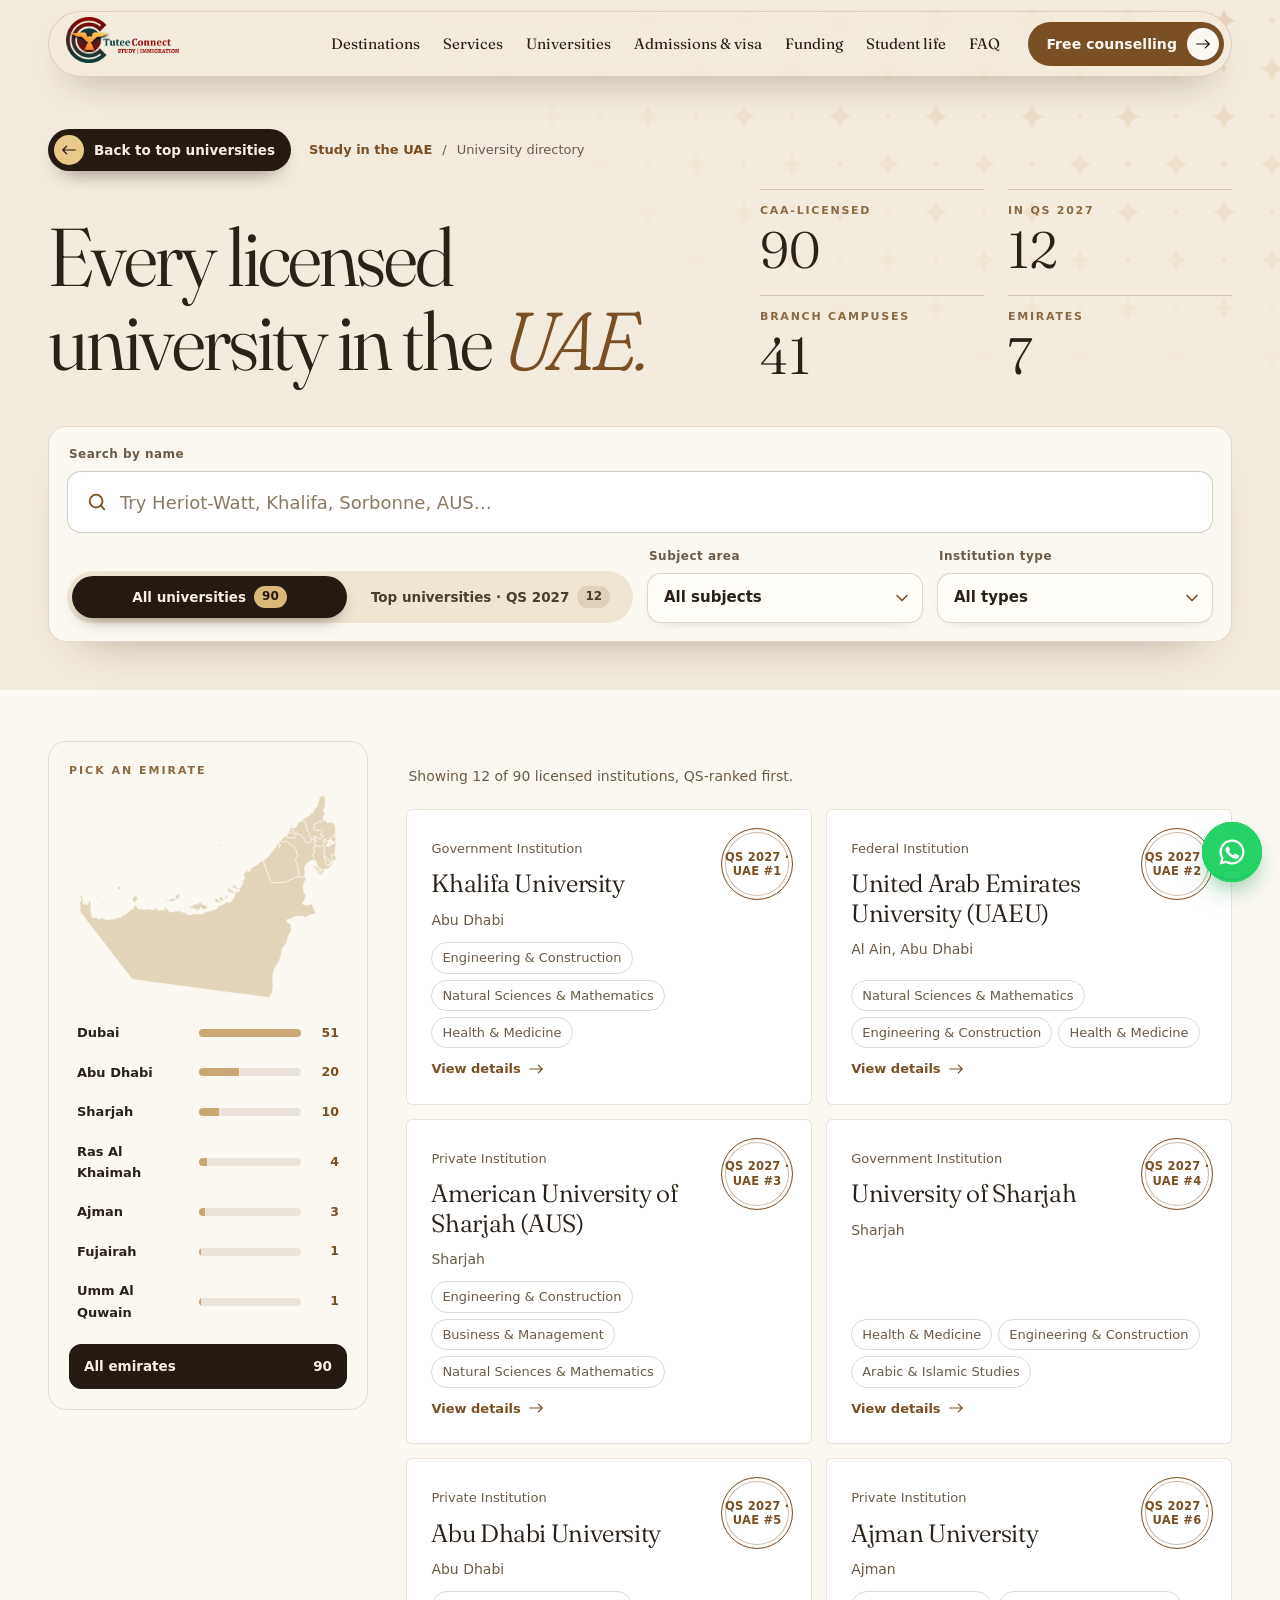
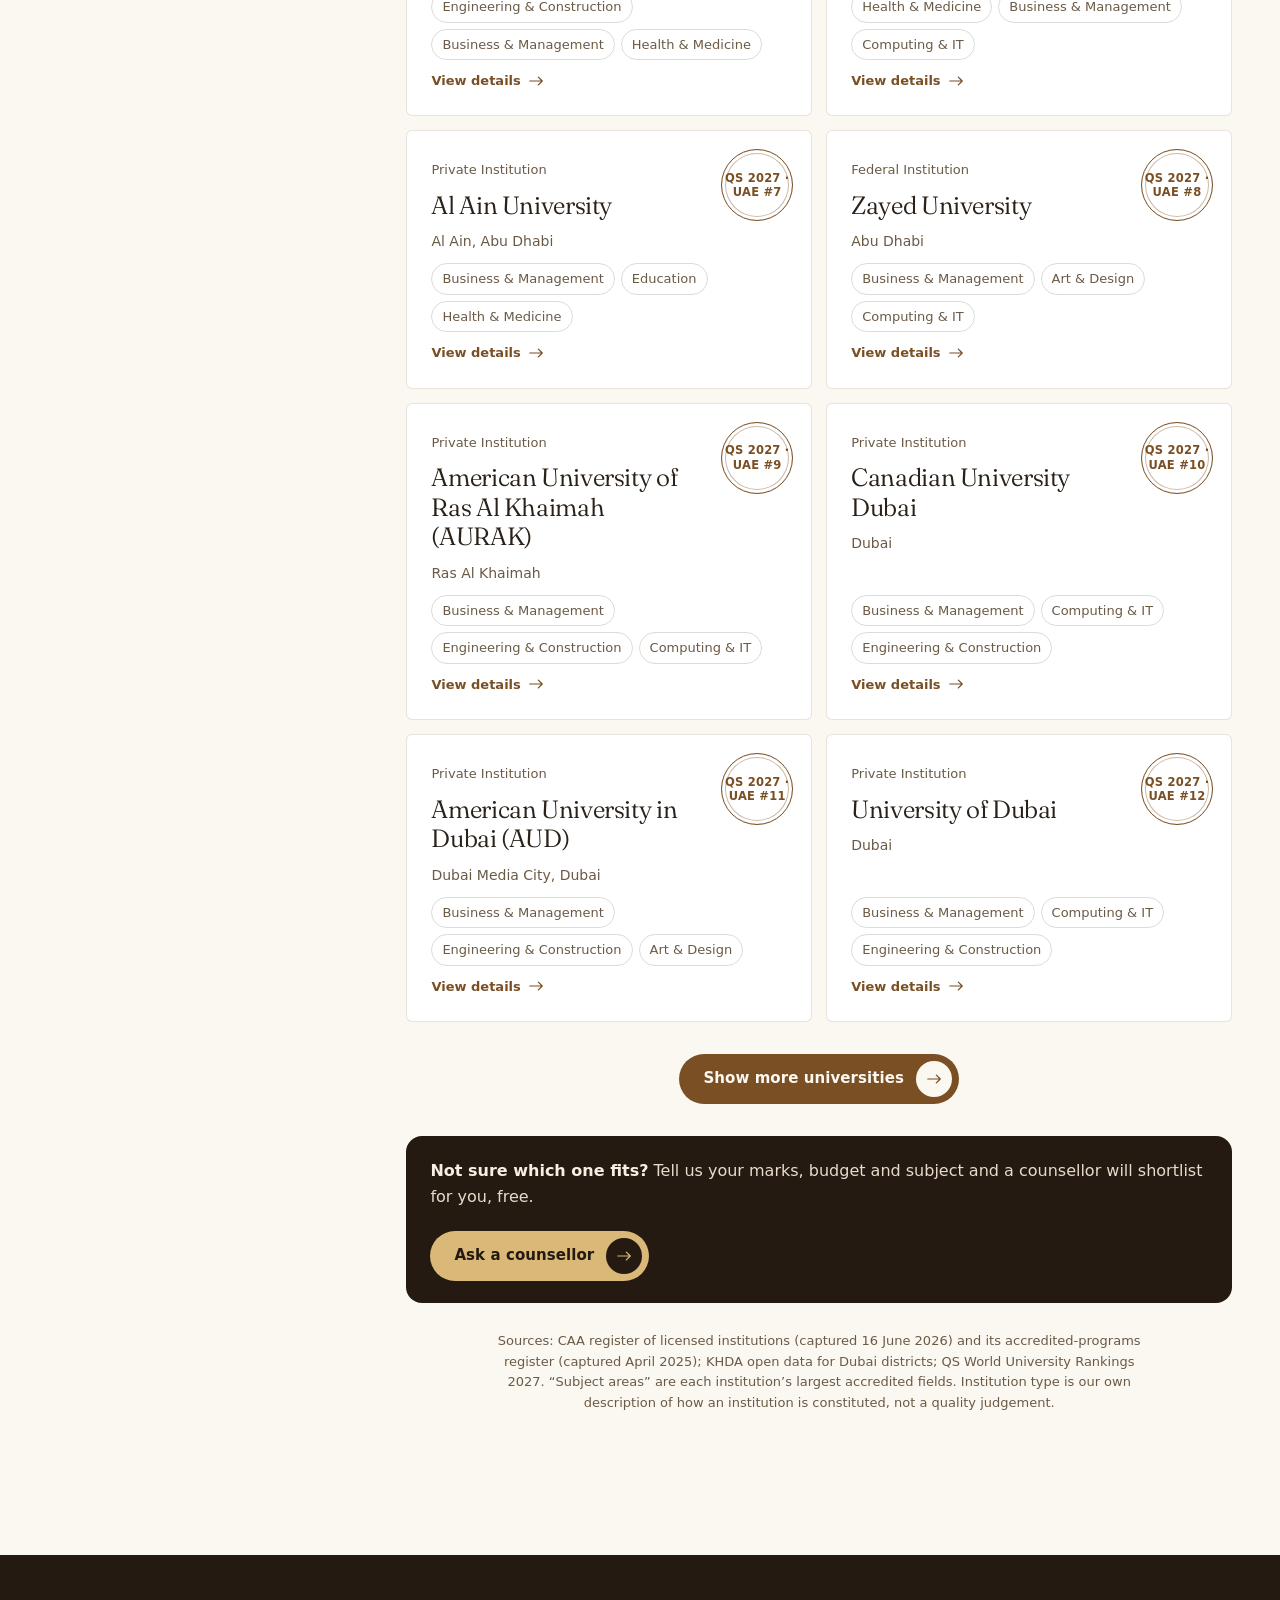
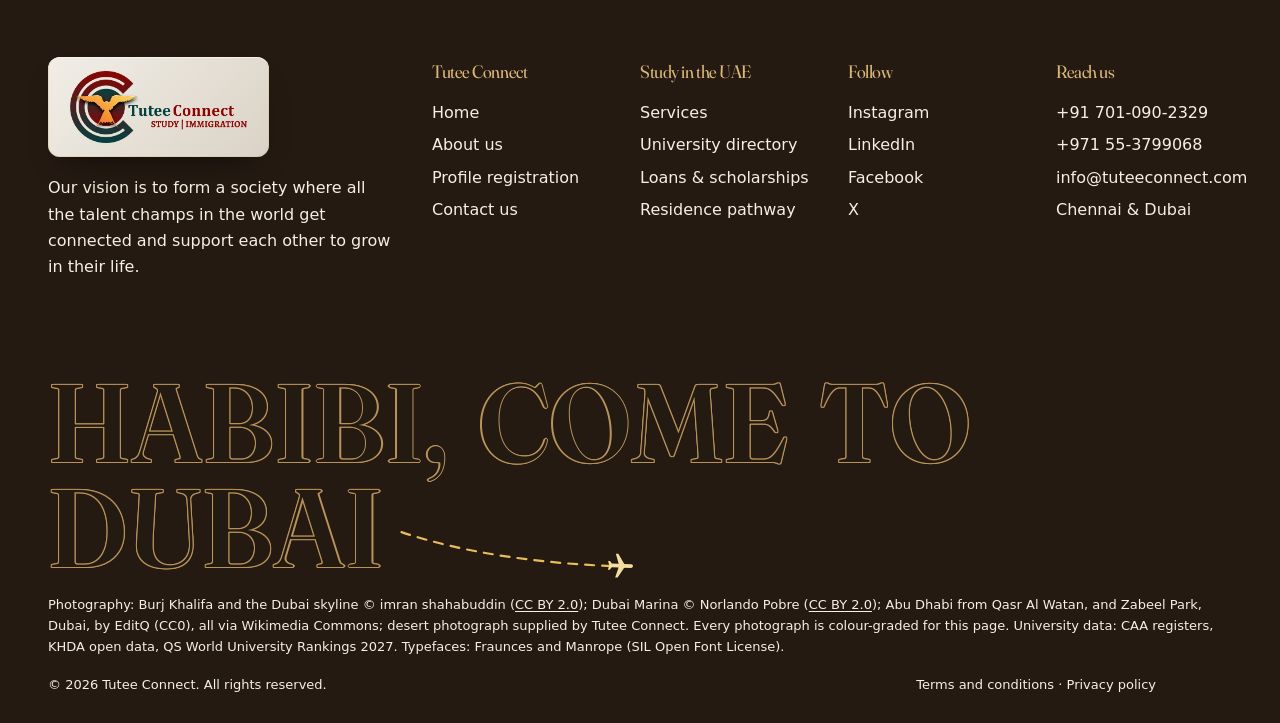
==== commit 12049d4b: "uae landing page landing page corrections" ====
--- a/universities.html
+++ b/universities.html
@@ -1,33 +1 @@
-<!DOCTYPE html>
-<html lang="en" style="color-scheme: light;">
-<head>
-  <meta charset="UTF-8">
-  <meta name="viewport" content="width=device-width, initial-scale=1.0">
-  <meta name="color-scheme" content="light">
-  <title>Top Dubai & UAE Universities - Tutee Connect</title>
-  <meta name="description" content="Explore Tutee Connect's directory of 90 UAE higher education institutions licensed by the Commission for Academic Accreditation. Direct admission pathways, attestation guidance and Student Residence Visa support.">
-  <link rel="icon" href="./assets/img/logo/icon.png">
-  <link rel="preload" as="style" href="./assets/css/quicksand.css">
-  <link rel="stylesheet" href="./assets/css/quicksand.css">
-  <link rel="stylesheet" href="./assets/css/main.css">
-</head>
-<body>
-<div class="min-h-screen font-sans selection:bg-primary selection:text-white">
-<header class="fixed top-0 left-0 w-full z-50 transition-all duration-300 py-3 sm:py-5"><div class="max-w-7xl mx-auto px-4 sm:px-6 flex justify-between items-center"><a class="flex items-center gap-2" data-scroll-to="top" href="./index.html"><img alt="Tutee Connect Logo" class="h-10 sm:h-14 md:h-16 lg:h-20 max-md:h-[54px] w-auto object-contain transition-all duration-300" src="./assets/img/logo/logo.png"/></a><nav class="hidden md:flex gap-8"><a class="font-semibold text-text-main hover:text-primary transition-colors relative after:content-[''] after:absolute after:-bottom-1 after:left-0 after:w-0 after:h-0.5 after:bg-primary hover:after:w-full after:transition-all" href="https://tuteeconnect.com/about.html" rel="noopener noreferrer" target="_blank">About</a><button class="font-semibold text-text-main hover:text-primary transition-colors relative after:content-[''] after:absolute after:-bottom-1 after:left-0 after:w-0 after:h-0.5 after:bg-primary hover:after:w-full after:transition-all text-left cursor-pointer" data-scroll-to="services">Services</button><a class="font-semibold transition-colors relative after:content-[''] after:absolute after:-bottom-1 after:left-0 after:h-0.5 after:bg-primary hover:after:w-full after:transition-all text-text-main hover:text-primary after:w-0" href="./universities.html">Universities</a><button class="font-semibold text-text-main hover:text-primary transition-colors relative after:content-[''] after:absolute after:-bottom-1 after:left-0 after:w-0 after:h-0.5 after:bg-primary hover:after:w-full after:transition-all text-left cursor-pointer" data-scroll-to="testimonials">Testimonials</button></nav><div class="hidden md:flex items-center gap-3"><button class="cursor-pointer inline-flex items-center justify-center px-6 py-3 bg-primary text-white font-bold rounded-full hover:-translate-y-0.5 hover:bg-primary-dark hover:shadow-lg hover:shadow-primary/30 transition-all" data-scroll-to="contact">Evaluate Profile</button></div><div class="md:hidden flex items-center gap-2"><button class="flex items-center justify-center p-2.5 bg-bg-surface border border-border-color shadow-sm rounded-full text-text-main hover:text-primary transition-all active:scale-95 z-50 cursor-pointer" data-mobile-menu-open=""><svg aria-hidden="true" class="lucide lucide-menu" fill="none" height="24" stroke="currentColor" stroke-linecap="round" stroke-linejoin="round" stroke-width="2.5" viewBox="0 0 24 24" width="24" xmlns="http://www.w3.org/2000/svg"><path d="M4 5h16"></path><path d="M4 12h16"></path><path d="M4 19h16"></path></svg></button></div></div><div class="fixed inset-0 z-[100] transition-all duration-400 ease-out md:hidden flex flex-col invisible opacity-0 pointer-events-none" data-mobile-menu=""><div class="absolute inset-0 bg-secondary/40 backdrop-blur-md" data-mobile-menu-backdrop=""></div><div class="relative h-[90vh] mt-auto w-full bg-bg-surface/95 backdrop-blur-3xl rounded-t-[40px] shadow-2xl flex flex-col overflow-hidden transition-transform duration-500 ease-out will-change-transform translate-y-full" data-mobile-menu-panel=""><div class="flex justify-between items-center p-6 sm:p-8 border-b border-border-color"><h3 class="text-xl font-extrabold text-secondary tracking-tight">Navigation</h3><div class="flex items-center gap-2"><button class="p-2.5 text-text-muted rounded-full bg-bg-dark hover:bg-border-color hover:text-primary transition-all active:scale-95 cursor-pointer" data-mobile-menu-close=""><svg aria-hidden="true" class="lucide lucide-x" fill="none" height="24" stroke="currentColor" stroke-linecap="round" stroke-linejoin="round" stroke-width="3" viewBox="0 0 24 24" width="24" xmlns="http://www.w3.org/2000/svg"><path d="M18 6 6 18"></path><path d="m6 6 12 12"></path></svg></button></div></div><nav class="flex-1 overflow-y-auto px-6 sm:px-8 py-8 flex flex-col gap-6"><a class="group flex items-center justify-between font-extrabold text-secondary text-2xl tracking-tight transition-all" href="https://tuteeconnect.com/about.html" rel="noopener noreferrer" target="_blank"><span class="group-hover:text-primary transition-colors">About</span></a><button class="group flex items-center justify-between font-extrabold text-secondary text-2xl tracking-tight transition-all w-full outline-none text-left cursor-pointer" data-scroll-to="services"><span class="group-hover:text-primary transition-colors">Services</span></button><a class="group flex items-center justify-between font-extrabold text-secondary text-2xl tracking-tight transition-all" href="./universities.html"><span class="group-hover:text-primary transition-colors">Universities</span></a><button class="group flex items-center justify-between font-extrabold text-secondary text-2xl tracking-tight transition-all w-full outline-none text-left cursor-pointer" data-scroll-to="testimonials"><span class="group-hover:text-primary transition-colors">Testimonials</span></button></nav><div class="p-6 sm:p-8 bg-bg-surface/80 backdrop-blur-lg border-t border-border-color"><button class="w-full inline-flex items-center justify-center px-8 py-4 bg-primary text-white font-bold text-[19px] rounded-[20px] shadow-xl shadow-primary/25 hover:shadow-primary/40 focus:ring-4 focus:ring-primary/20 transition-all active:scale-95 cursor-pointer" data-scroll-to="contact">Evaluate Profile</button></div></div></div></header>
-<div class="pt-24 pb-20 min-h-screen bg-bg-surface"><section class="relative pt-32 max-md:pt-10 pb-20 max-md:pb-8 px-6 overflow-hidden bg-bg-dark border-b border-border-color"><div class="absolute inset-0 z-0 bg-secondary/5 hidden md:block"></div><div class="max-w-7xl mx-auto relative z-20 text-center reveal"><span class="inline-flex items-center gap-2 px-4 py-2 bg-primary/10 border border-primary/20 rounded-full text-primary font-bold mb-6"><svg aria-hidden="true" class="lucide lucide-shield-check" fill="none" height="16" stroke="currentColor" stroke-linecap="round" stroke-linejoin="round" stroke-width="2" viewBox="0 0 24 24" width="16" xmlns="http://www.w3.org/2000/svg"><path d="M20 13c0 5-3.5 7.5-7.66 8.95a1 1 0 0 1-.67-.01C7.5 20.5 4 18 4 13V6a1 1 0 0 1 1-1c2 0 4.5-1.2 6.24-2.72a1.17 1.17 0 0 1 1.52 0C14.51 3.81 17 5 19 5a1 1 0 0 1 1 1z"></path><path d="m9 12 2 2 4-4"></path></svg> Elite Placement Partners</span><h1 class="text-4xl md:text-6xl font-extrabold mb-6 leading-tight text-text-main">Top Tie-up <span class="text-primary">Universities</span></h1><p class="text-lg md:text-xl text-text-muted max-w-2xl mx-auto mb-10 leading-relaxed">Explore our comprehensive directory of 90 higher education institutions across all seven emirates holding an active licence from the UAE Ministry of Education — the only institutions that can sponsor your student residence visa. We secure direct admission pathways at them.</p><div class="flex justify-center"><div class="bg-bg-surface border border-border-color shadow-sm p-2 pl-6 rounded-2xl flex items-center max-w-2xl w-full focus-within:ring-2 focus-within:ring-primary/50 transition-all"><svg aria-hidden="true" class="lucide lucide-search text-text-muted mr-4" fill="none" height="20" stroke="currentColor" stroke-linecap="round" stroke-linejoin="round" stroke-width="2" viewBox="0 0 24 24" width="20" xmlns="http://www.w3.org/2000/svg"><path d="m21 21-4.34-4.34"></path><circle cx="11" cy="11" r="8"></circle></svg><input class="bg-transparent border-none text-text-main outline-none w-full placeholder:text-text-muted/70 text-lg" data-uni-search="" placeholder="Search all 90 institutions by name, city, or subject..." type="text"/><button class="px-4 text-text-muted hover:text-text-main font-semibold mr-2 hidden cursor-pointer" data-uni-clear="" type="button">Clear</button><button class="bg-primary text-white px-8 py-3 rounded-xl font-bold hover:bg-primary-dark transition-colors whitespace-nowrap hidden sm:block cursor-pointer" data-uni-show-results="" type="button">Search</button></div></div></div></section><section class="max-w-7xl mx-auto px-6 mt-16"><div class="flex justify-between items-center mb-8 reveal"><h2 class="text-2xl font-bold text-secondary flex items-center gap-3"><svg aria-hidden="true" class="lucide lucide-building2 lucide-building-2 text-primary" fill="none" height="24" stroke="currentColor" stroke-linecap="round" stroke-linejoin="round" stroke-width="2" viewBox="0 0 24 24" width="24" xmlns="http://www.w3.org/2000/svg"><path d="M10 12h4"></path><path d="M10 8h4"></path><path d="M14 21v-3a2 2 0 0 0-4 0v3"></path><path d="M6 10H4a2 2 0 0 0-2 2v7a2 2 0 0 0 2 2h16a2 2 0 0 0 2-2V9a2 2 0 0 0-2-2h-2"></path><path d="M6 21V5a2 2 0 0 1 2-2h8a2 2 0 0 1 2 2v16"></path></svg> Directory</h2><div class="text-text-muted font-medium bg-bg-surface px-3 py-1 max-sm:px-2.5 max-sm:text-xs rounded-full border border-border-color shadow-sm whitespace-nowrap shrink-0" data-uni-count="">Showing 90 Institutions</div></div><p class="text-text-muted text-sm mb-6">Ranked positions are shown for the 12 UAE universities in the QS World University Rankings 2027. International branch campuses, colleges and specialist institutes that published world rankings do not cover are listed without a position.</p><div data-uni-results=""><div class="sm:hidden flex flex-col divide-y divide-border-color bg-bg-surface rounded-2xl border border-border-color overflow-hidden shadow-sm" data-uni-list-mobile=""></div><div class="hidden sm:grid grid-cols-1 lg:grid-cols-2 gap-4" data-uni-grid=""></div><div class="mt-12 text-center pb-8" data-uni-more-wrap=""><button class="px-8 py-3 bg-bg-surface border border-border-color text-text-main font-bold rounded-full shadow-sm hover:shadow-md hover:border-primary/30 hover:text-primary transition-all active:scale-95 cursor-pointer" data-uni-more="">Load More Universities</button></div></div><div class="text-center py-20 bg-bg-surface rounded-2xl border border-border-color border-dashed hidden" data-uni-empty=""><svg aria-hidden="true" class="lucide lucide-search mx-auto text-border-color mb-4" fill="none" height="48" stroke="currentColor" stroke-linecap="round" stroke-linejoin="round" stroke-width="2" viewBox="0 0 24 24" width="48" xmlns="http://www.w3.org/2000/svg"><path d="m21 21-4.34-4.34"></path><circle cx="11" cy="11" r="8"></circle></svg><h3 class="text-xl font-bold text-text-main mb-2">No institutions found</h3><p class="text-text-muted">Try adjusting your search criteria.</p></div></section></div>
-<div class="fixed bottom-0 left-0 right-0 bg-bg-surface border-t border-border-color p-4 shadow-[0_-10px_40px_-10px_rgba(0,0,0,0.1)] z-40 transition-transform duration-300 flex justify-center hidden" data-uni-bar=""><div class="max-w-7xl w-full flex flex-col sm:flex-row items-center justify-between gap-4"><div class="text-text-main font-bold"><span class="text-primary text-xl mr-2" data-uni-bar-count="">0</span><span data-uni-bar-noun="">Institutions Selected</span></div><button class="bg-primary hover:bg-primary-dark text-white px-8 py-3 rounded-xl font-bold transition-all w-full sm:w-auto shadow-md shadow-primary/20 cursor-pointer" data-uni-proceed="" type="button">Proceed to Application</button></div></div>
-<div class="fixed inset-0 z-50 flex items-center justify-center p-4 bg-black/60 backdrop-blur-sm animate-fade-in hidden" data-uni-modal=""><div class="bg-bg-surface rounded-3xl shadow-2xl w-full max-w-lg overflow-hidden relative border border-border-color flex flex-col max-h-[90vh]"><div class="p-6 border-b border-border-color flex justify-between items-center bg-bg-dark/50 sticky top-0 z-10 shrink-0"><h3 class="text-2xl font-bold text-text-main">Submit Application</h3><button class="p-2 text-text-muted hover:text-text-main hover:bg-gray-200 rounded-full transition-all cursor-pointer" data-uni-modal-close="" type="button"><svg aria-hidden="true" class="lucide lucide-x" fill="none" height="24" stroke="currentColor" stroke-linecap="round" stroke-linejoin="round" stroke-width="2" viewBox="0 0 24 24" width="24" xmlns="http://www.w3.org/2000/svg"><path d="M18 6 6 18"></path><path d="m6 6 12 12"></path></svg></button></div><div class="p-6 overflow-y-auto" data-uni-modal-body=""><form class="flex flex-col gap-4 max-md:gap-3 w-full" data-lead-form=""><input name="access_key" type="hidden" value=""/><input name="subject" type="hidden" value="New Lead from Tutee Connect Landing Page!"/><input name="from_name" type="hidden" value="Tutee Connect Notification System"/><input class="hidden" name="botcheck" style="display: none;" type="checkbox"/><div class="bg-green-50 border border-green-200 text-green-700 p-4 rounded-xl flex items-start gap-3 justify-center mb-2 hidden" data-form-success=""><svg aria-hidden="true" class="lucide lucide-circle-check-big shrink-0 mt-0.5" fill="none" height="20" stroke="currentColor" stroke-linecap="round" stroke-linejoin="round" stroke-width="2" viewBox="0 0 24 24" width="20" xmlns="http://www.w3.org/2000/svg"><path d="M21.801 10A10 10 0 1 1 17 3.335"></path><path d="m9 11 3 3L22 4"></path></svg><div class="text-sm font-medium">Profile submitted successfully! We will contact you soon.</div></div><div class="bg-red-50 border border-red-200 text-red-700 p-4 rounded-xl flex items-start gap-3 justify-center mb-2 hidden" data-form-error=""><svg aria-hidden="true" class="lucide lucide-circle-alert shrink-0 mt-0.5" fill="none" height="20" stroke="currentColor" stroke-linecap="round" stroke-linejoin="round" stroke-width="2" viewBox="0 0 24 24" width="20" xmlns="http://www.w3.org/2000/svg"><circle cx="12" cy="12" r="10"></circle><line x1="12" x2="12" y1="8" y2="12"></line><line x1="12" x2="12.01" y1="16" y2="16"></line></svg><div class="text-sm font-medium" data-form-error-text="">Submission failed. Please try again.</div></div><div class="relative flex items-center w-full transition-all duration-300 text-text-muted focus-within:text-primary"><svg aria-hidden="true" class="lucide lucide-user absolute left-4 max-md:left-5 pointer-events-none transition-colors" fill="none" height="20" stroke="currentColor" stroke-linecap="round" stroke-linejoin="round" stroke-width="2" viewBox="0 0 24 24" width="20" xmlns="http://www.w3.org/2000/svg"><path d="M19 21v-2a4 4 0 0 0-4-4H9a4 4 0 0 0-4 4v2"></path><circle cx="12" cy="7" r="4"></circle></svg><input class="w-full p-4 max-md:p-3.5 pl-12 max-md:pl-12 rounded-xl max-md:rounded-2xl font-medium max-md:font-medium max-md:text-[15px] focus:outline-none focus:ring-4 max-md:focus:ring-2 transition-all duration-300 bg-bg-surface border border-border-color text-text-main focus:border-primary focus:bg-white focus:ring-primary/10 max-md:bg-bg-dark max-md:border-border-color focus:max-md:bg-bg-surface" name="name" placeholder="Your Name *" required="" type="text"/></div><div class="flex items-stretch gap-2 w-full"><select class="p-4 max-md:p-3.5 rounded-xl max-md:rounded-2xl font-medium max-md:font-medium max-md:text-[15px] focus:outline-none focus:ring-4 max-md:focus:ring-2 transition-all duration-300 bg-bg-surface border border-border-color text-text-main focus:border-primary focus:bg-white focus:ring-primary/10 max-md:bg-bg-dark max-md:border-border-color focus:max-md:bg-bg-surface w-[100px] max-md:w-[86px] shrink-0 !px-2 max-md:!px-1.5 font-bold text-sm max-md:text-[14px] max-md:text-center appearance-none bg-[url('data:image/svg+xml;charset=US-ASCII,%3Csvg%20width%3D%2220%22%20height%3D%2220%22%20xmlns%3D%22http%3A%2F%2Fwww.w3.org%2F2000%2Fsvg%22%3E%3Cpath%20d%3D%22M5%208l5%205%205-5%22%20stroke%3D%22%239CA3AF%22%20stroke-width%3D%222%22%20fill%3D%22none%22%20stroke-linecap%3D%22round%22%20stroke-linejoin%3D%22round%22%2F%3E%3C%2Fsvg%3E')] bg-[length:14px_14px] bg-no-repeat bg-[position:right_4px_center] border-r-0" name="country_code"><option class="text-black" value="+971">AE (+971)</option><option class="text-black" value="+93">AF (+93)</option><option class="text-black" value="+54">AR (+54)</option><option class="text-black" value="+43">AT (+43)</option><option class="text-black" value="+61">AU (+61)</option><option class="text-black" value="+32">BE (+32)</option><option class="text-black" value="+55">BR (+55)</option><option class="text-black" value="+41">CH (+41)</option><option class="text-black" value="+56">CL (+56)</option><option class="text-black" value="+86">CN (+86)</option><option class="text-black" value="+57">CO (+57)</option><option class="text-black" value="+49">DE (+49)</option><option class="text-black" value="+45">DK (+45)</option><option class="text-black" value="+213">DZ (+213)</option><option class="text-black" value="+20">EG (+20)</option><option class="text-black" value="+34">ES (+34)</option><option class="text-black" value="+358">FI (+358)</option><option class="text-black" value="+33">FR (+33)</option><option class="text-black" value="+30">GR (+30)</option><option class="text-black" value="+36">HU (+36)</option><option class="text-black" value="+62">ID (+62)</option><option class="text-black" value="+353">IE (+353)</option><option class="text-black" selected="" value="+91">IN (+91)</option><option class="text-black" value="+98">IR (+98)</option><option class="text-black" value="+39">IT (+39)</option><option class="text-black" value="+81">JP (+81)</option><option class="text-black" value="+254">KE (+254)</option><option class="text-black" value="+82">KR (+82)</option><option class="text-black" value="+94">LK (+94)</option><option class="text-black" value="+212">MA (+212)</option><option class="text-black" value="+95">MM (+95)</option><option class="text-black" value="+52">MX (+52)</option><option class="text-black" value="+60">MY (+60)</option><option class="text-black" value="+234">NG (+234)</option><option class="text-black" value="+31">NL (+31)</option><option class="text-black" value="+47">NO (+47)</option><option class="text-black" value="+64">NZ (+64)</option><option class="text-black" value="+51">PE (+51)</option><option class="text-black" value="+63">PH (+63)</option><option class="text-black" value="+92">PK (+92)</option><option class="text-black" value="+48">PL (+48)</option><option class="text-black" value="+351">PT (+351)</option><option class="text-black" value="+974">QA (+974)</option><option class="text-black" value="+40">RO (+40)</option><option class="text-black" value="+7">RU/KZ (+7)</option><option class="text-black" value="+966">SA (+966)</option><option class="text-black" value="+46">SE (+46)</option><option class="text-black" value="+65">SG (+65)</option><option class="text-black" value="+66">TH (+66)</option><option class="text-black" value="+216">TN (+216)</option><option class="text-black" value="+90">TR (+90)</option><option class="text-black" value="+255">TZ (+255)</option><option class="text-black" value="+380">UA (+380)</option><option class="text-black" value="+256">UG (+256)</option><option class="text-black" value="+44">UK (+44)</option><option class="text-black" value="+1">US/CA (+1)</option><option class="text-black" value="+58">VE (+58)</option><option class="text-black" value="+84">VN (+84)</option><option class="text-black" value="+27">ZA (+27)</option></select><div class="relative flex items-center w-full transition-all duration-300 text-text-muted focus-within:text-primary flex-1 min-w-0"><svg aria-hidden="true" class="lucide lucide-phone absolute left-3.5 pointer-events-none transition-colors" fill="none" height="18" stroke="currentColor" stroke-linecap="round" stroke-linejoin="round" stroke-width="2" viewBox="0 0 24 24" width="18" xmlns="http://www.w3.org/2000/svg"><path d="M13.832 16.568a1 1 0 0 0 1.213-.303l.355-.465A2 2 0 0 1 17 15h3a2 2 0 0 1 2 2v3a2 2 0 0 1-2 2A18 18 0 0 1 2 4a2 2 0 0 1 2-2h3a2 2 0 0 1 2 2v3a2 2 0 0 1-.8 1.6l-.468.351a1 1 0 0 0-.292 1.233 14 14 0 0 0 6.392 6.384"></path></svg><input class="p-4 max-md:p-3.5 pl-12 max-md:pl-12 rounded-xl max-md:rounded-2xl font-medium max-md:font-medium max-md:text-[15px] focus:outline-none focus:ring-4 max-md:focus:ring-2 transition-all duration-300 bg-bg-surface border border-border-color text-text-main focus:border-primary focus:bg-white focus:ring-primary/10 max-md:bg-bg-dark max-md:border-border-color focus:max-md:bg-bg-surface w-full max-md:!pl-[38px] text-ellipsis" name="phone_number" placeholder="Phone Number *" required="" type="tel"/></div></div><div class="relative flex items-center w-full transition-all duration-300 text-text-muted focus-within:text-primary"><svg aria-hidden="true" class="lucide lucide-mail absolute left-4 max-md:left-5 pointer-events-none transition-colors" fill="none" height="20" stroke="currentColor" stroke-linecap="round" stroke-linejoin="round" stroke-width="2" viewBox="0 0 24 24" width="20" xmlns="http://www.w3.org/2000/svg"><path d="m22 7-8.991 5.727a2 2 0 0 1-2.009 0L2 7"></path><rect height="16" rx="2" width="20" x="2" y="4"></rect></svg><input class="w-full p-4 max-md:p-3.5 pl-12 max-md:pl-12 rounded-xl max-md:rounded-2xl font-medium max-md:font-medium max-md:text-[15px] focus:outline-none focus:ring-4 max-md:focus:ring-2 transition-all duration-300 bg-bg-surface border border-border-color text-text-main focus:border-primary focus:bg-white focus:ring-primary/10 max-md:bg-bg-dark max-md:border-border-color focus:max-md:bg-bg-surface" name="email" placeholder="Your Email *" required="" type="email"/></div><div class="relative w-full"><input data-destination-input="" name="destination" type="hidden" value="General UAE Inquiry"/><svg aria-hidden="true" class="lucide lucide-map-pin absolute left-3.5 top-1/2 -translate-y-1/2 pointer-events-none z-10 text-text-muted" fill="none" height="18" stroke="currentColor" stroke-linecap="round" stroke-linejoin="round" stroke-width="2" viewBox="0 0 24 24" width="18" xmlns="http://www.w3.org/2000/svg"><path d="M20 10c0 4.993-5.539 10.193-7.399 11.799a1 1 0 0 1-1.202 0C9.539 20.193 4 14.993 4 10a8 8 0 0 1 16 0"></path><circle cx="12" cy="10" r="3"></circle></svg><div class="w-full min-h-[50px] max-md:min-h-[46px] rounded-xl max-md:rounded-2xl pl-10 pr-4 py-2.5 max-md:py-2 transition-all duration-300 text-left flex items-center flex-wrap gap-1.5 border bg-bg-surface border-border-color"><span class="text-[15px] max-md:text-[14px] font-medium leading-none text-text-main">General UAE Inquiry</span></div></div><button class="w-full py-4 max-md:py-3.5 rounded-xl max-md:rounded-2xl font-bold text-lg max-md:text-[16px] text-white transition-all mt-2 max-md:mt-3 bg-primary hover:bg-primary-dark max-md:bg-primary max-md:hover:bg-white max-md:hover:text-primary max-md:border max-md:border-transparent max-md:hover:border-primary hover:-translate-y-1 hover:shadow-lg max-md:shadow-2xl max-md:shadow-primary/40 opacity-100 cursor-pointer" data-submit-btn="" data-uni-modal-submit="" type="submit">Submit Profile</button></form></div></div></div>
-<footer class="bg-bg-surface border-t border-border-color"><div class="md:hidden"><div class="relative bg-bg-surface pt-8 pb-10 text-center overflow-hidden"><div class="absolute top-0 left-0 right-0 h-1 bg-gradient-to-r from-primary via-primary to-secondary"></div><div class="absolute inset-0 opacity-[0.03]" style="background-image: radial-gradient(circle at 1px 1px, currentcolor 1px, transparent 0px); background-size: 24px 24px;"></div><button class="relative z-10 mx-auto mb-3 block cursor-pointer" data-scroll-top=""><img alt="Tutee Connect Logo" class="h-[68px] w-auto object-contain mx-auto transition-all duration-300" loading="lazy" src="./assets/img/logo/logo.png"/></button><p class="relative z-10 text-text-muted/60 text-[12.5px] leading-relaxed max-w-[240px] mx-auto font-medium">Connecting talent champions worldwide to grow together.</p><button class="absolute top-4 right-4 w-8 h-8 rounded-full bg-gray-100 flex items-center justify-center text-text-muted/50 hover:text-primary hover:bg-primary/10 transition-all active:scale-95 cursor-pointer" data-scroll-top=""><svg aria-hidden="true" class="lucide lucide-chevron-up" fill="none" height="16" stroke="currentColor" stroke-linecap="round" stroke-linejoin="round" stroke-width="2" viewBox="0 0 24 24" width="16" xmlns="http://www.w3.org/2000/svg"><path d="m18 15-6-6-6 6"></path></svg></button></div><div class="px-4 py-4 bg-bg-dark/80"><div class="bg-bg-surface rounded-2xl shadow-sm border border-border-color p-3"><div class="grid grid-cols-2 gap-2"><a class="flex items-center justify-between px-4 py-3 rounded-xl bg-bg-dark hover:bg-primary/5 text-text-main font-semibold text-[14px] transition-all group active:scale-[0.97]" href="https://tuteeconnect.com/" rel="noopener noreferrer" target="_blank">Home<svg aria-hidden="true" class="lucide lucide-arrow-up-right text-text-muted/40 group-hover:text-primary transition-colors" fill="none" height="14" stroke="currentColor" stroke-linecap="round" stroke-linejoin="round" stroke-width="2" viewBox="0 0 24 24" width="14" xmlns="http://www.w3.org/2000/svg"><path d="M7 7h10v10"></path><path d="M7 17 17 7"></path></svg></a><a class="flex items-center justify-between px-4 py-3 rounded-xl bg-bg-dark hover:bg-primary/5 text-text-main font-semibold text-[14px] transition-all group active:scale-[0.97]" href="https://tuteeconnect.com/about.html" rel="noopener noreferrer" target="_blank">About Us<svg aria-hidden="true" class="lucide lucide-arrow-up-right text-text-muted/40 group-hover:text-primary transition-colors" fill="none" height="14" stroke="currentColor" stroke-linecap="round" stroke-linejoin="round" stroke-width="2" viewBox="0 0 24 24" width="14" xmlns="http://www.w3.org/2000/svg"><path d="M7 7h10v10"></path><path d="M7 17 17 7"></path></svg></a><a class="flex items-center justify-between px-4 py-3 rounded-xl bg-bg-dark hover:bg-primary/5 text-text-main font-semibold text-[14px] transition-all group active:scale-[0.97]" href="https://tuteeconnect.com/profile-registration.html" rel="noopener noreferrer" target="_blank">Register<svg aria-hidden="true" class="lucide lucide-arrow-up-right text-text-muted/40 group-hover:text-primary transition-colors" fill="none" height="14" stroke="currentColor" stroke-linecap="round" stroke-linejoin="round" stroke-width="2" viewBox="0 0 24 24" width="14" xmlns="http://www.w3.org/2000/svg"><path d="M7 7h10v10"></path><path d="M7 17 17 7"></path></svg></a><a class="flex items-center justify-between px-4 py-3 rounded-xl bg-bg-dark hover:bg-primary/5 text-text-main font-semibold text-[14px] transition-all group active:scale-[0.97]" href="https://tuteeconnect.com/contact.html" rel="noopener noreferrer" target="_blank">Contact<svg aria-hidden="true" class="lucide lucide-arrow-up-right text-text-muted/40 group-hover:text-primary transition-colors" fill="none" height="14" stroke="currentColor" stroke-linecap="round" stroke-linejoin="round" stroke-width="2" viewBox="0 0 24 24" width="14" xmlns="http://www.w3.org/2000/svg"><path d="M7 7h10v10"></path><path d="M7 17 17 7"></path></svg></a></div></div></div><div class="px-5 pt-6 pb-3"><div class="flex items-center justify-center gap-3 mb-5"><a aria-label="Facebook" class="w-10 h-10 rounded-xl bg-secondary/5 border border-secondary/10 flex items-center justify-center text-secondary/60 hover:bg-primary hover:border-primary hover:text-white transition-all active:scale-95" href="https://www.facebook.com/tuteeconnect" rel="noopener noreferrer" target="_blank"><svg aria-hidden="true" class="lucide lucide-facebook" fill="none" height="17" stroke="currentColor" stroke-linecap="round" stroke-linejoin="round" stroke-width="2" viewBox="0 0 24 24" width="17" xmlns="http://www.w3.org/2000/svg"><path d="M18 2h-3a5 5 0 0 0-5 5v3H7v4h3v8h4v-8h3l1-4h-4V7a1 1 0 0 1 1-1h3z"></path></svg></a><a aria-label="Instagram" class="w-10 h-10 rounded-xl bg-secondary/5 border border-secondary/10 flex items-center justify-center text-secondary/60 hover:bg-primary hover:border-primary hover:text-white transition-all active:scale-95" href="https://www.instagram.com/tuteeconnect/" rel="noopener noreferrer" target="_blank"><svg aria-hidden="true" class="lucide lucide-instagram" fill="none" height="17" stroke="currentColor" stroke-linecap="round" stroke-linejoin="round" stroke-width="2" viewBox="0 0 24 24" width="17" xmlns="http://www.w3.org/2000/svg"><rect height="20" rx="5" ry="5" width="20" x="2" y="2"></rect><path d="M16 11.37A4 4 0 1 1 12.63 8 4 4 0 0 1 16 11.37z"></path><line x1="17.5" x2="17.51" y1="6.5" y2="6.5"></line></svg></a><a aria-label="X" class="w-10 h-10 rounded-xl bg-secondary/5 border border-secondary/10 flex items-center justify-center text-secondary/60 hover:bg-primary hover:border-primary hover:text-white transition-all active:scale-95" href="https://x.com/tuteeconnect" rel="noopener noreferrer" target="_blank"><svg aria-hidden="true" class="lucide lucide-x" fill="none" height="17" stroke="currentColor" stroke-linecap="round" stroke-linejoin="round" stroke-width="2" viewBox="0 0 24 24" width="17" xmlns="http://www.w3.org/2000/svg"><path d="M18 6 6 18"></path><path d="m6 6 12 12"></path></svg></a><a aria-label="LinkedIn" class="w-10 h-10 rounded-xl bg-secondary/5 border border-secondary/10 flex items-center justify-center text-secondary/60 hover:bg-primary hover:border-primary hover:text-white transition-all active:scale-95" href="https://www.linkedin.com/company/tutee-connect/" rel="noopener noreferrer" target="_blank"><svg aria-hidden="true" class="lucide lucide-linkedin" fill="none" height="17" stroke="currentColor" stroke-linecap="round" stroke-linejoin="round" stroke-width="2" viewBox="0 0 24 24" width="17" xmlns="http://www.w3.org/2000/svg"><path d="M16 8a6 6 0 0 1 6 6v7h-4v-7a2 2 0 0 0-2-2 2 2 0 0 0-2 2v7h-4v-7a6 6 0 0 1 6-6z"></path><rect height="12" width="4" x="2" y="9"></rect><circle cx="4" cy="4" r="2"></circle></svg></a></div><div class="flex items-center justify-center gap-1.5 text-[11.5px] text-text-muted/60 font-medium mb-4"><a class="hover:text-primary transition-colors" href="https://tuteeconnect.com/terms-and-conditions.html" rel="noopener noreferrer" target="_blank">Terms</a><span class="text-text-muted/30">·</span><a class="hover:text-primary transition-colors" href="https://tuteeconnect.com/privacy-policy.html" rel="noopener noreferrer" target="_blank">Privacy</a></div></div><div class="border-t border-border-color py-4 text-center"><p class="text-[10.5px] text-text-muted/40 font-semibold tracking-wide uppercase">© 2026 Tutee Connect</p><p class="text-[9px] text-text-muted/40 font-medium mt-1.5 px-4 leading-relaxed" data-photo-credit="">Photography: Burj Khalifa and the Dubai skyline © imran shahabuddin (CC BY 2.0); Dubai Marina © Norlando Pobre (CC BY 2.0); Abu Dhabi from Qasr Al Watan, and Zabeel Park, Dubai, by EditQ (CC0). Via Wikimedia Commons.</p></div></div><div class="hidden md:block pt-20 pb-6"><div class="max-w-7xl mx-auto px-6"><div class="grid grid-cols-2 lg:grid-cols-[2fr_1fr_1fr] gap-12 lg:gap-16 mb-16"><div><div class="flex items-center gap-2 mb-6"><button class="cursor-pointer" data-scroll-top=""><img alt="Tutee Connect Logo" class="h-24 w-auto object-contain transition-all duration-300" loading="lazy" src="./assets/img/logo/logo.png"/></button></div><p class="text-text-muted mb-8 max-w-md text-base">Our vision is to form a society where all the talent champs in the world get connected and support each other to grow in their life.</p><div class="flex gap-4"><a class="w-10 h-10 rounded-full bg-bg-dark flex items-center justify-center text-secondary hover:bg-primary hover:text-white hover:-translate-y-1 transition-all" href="https://www.facebook.com/tuteeconnect" rel="noopener noreferrer" target="_blank"><svg aria-hidden="true" class="lucide lucide-facebook" fill="none" height="18" stroke="currentColor" stroke-linecap="round" stroke-linejoin="round" stroke-width="2" viewBox="0 0 24 24" width="18" xmlns="http://www.w3.org/2000/svg"><path d="M18 2h-3a5 5 0 0 0-5 5v3H7v4h3v8h4v-8h3l1-4h-4V7a1 1 0 0 1 1-1h3z"></path></svg></a><a class="w-10 h-10 rounded-full bg-bg-dark flex items-center justify-center text-secondary hover:bg-primary hover:text-white hover:-translate-y-1 transition-all" href="https://www.instagram.com/tuteeconnect/" rel="noopener noreferrer" target="_blank"><svg aria-hidden="true" class="lucide lucide-instagram" fill="none" height="18" stroke="currentColor" stroke-linecap="round" stroke-linejoin="round" stroke-width="2" viewBox="0 0 24 24" width="18" xmlns="http://www.w3.org/2000/svg"><rect height="20" rx="5" ry="5" width="20" x="2" y="2"></rect><path d="M16 11.37A4 4 0 1 1 12.63 8 4 4 0 0 1 16 11.37z"></path><line x1="17.5" x2="17.51" y1="6.5" y2="6.5"></line></svg></a><a class="w-10 h-10 rounded-full bg-bg-dark flex items-center justify-center text-secondary hover:bg-primary hover:text-white hover:-translate-y-1 transition-all" href="https://x.com/tuteeconnect" rel="noopener noreferrer" target="_blank"><svg aria-hidden="true" class="lucide lucide-x" fill="none" height="18" stroke="currentColor" stroke-linecap="round" stroke-linejoin="round" stroke-width="2" viewBox="0 0 24 24" width="18" xmlns="http://www.w3.org/2000/svg"><path d="M18 6 6 18"></path><path d="m6 6 12 12"></path></svg></a><a class="w-10 h-10 rounded-full bg-bg-dark flex items-center justify-center text-secondary hover:bg-primary hover:text-white hover:-translate-y-1 transition-all" href="https://www.linkedin.com/company/tutee-connect/" rel="noopener noreferrer" target="_blank"><svg aria-hidden="true" class="lucide lucide-linkedin" fill="none" height="18" stroke="currentColor" stroke-linecap="round" stroke-linejoin="round" stroke-width="2" viewBox="0 0 24 24" width="18" xmlns="http://www.w3.org/2000/svg"><path d="M16 8a6 6 0 0 1 6 6v7h-4v-7a2 2 0 0 0-2-2 2 2 0 0 0-2 2v7h-4v-7a6 6 0 0 1 6-6z"></path><rect height="12" width="4" x="2" y="9"></rect><circle cx="4" cy="4" r="2"></circle></svg></a></div></div><div class="mt-0"><h3 class="text-xl font-bold text-secondary mb-6">Quick Links</h3><ul class="flex flex-col gap-3"><li><a class="text-text-muted font-semibold hover:text-primary transition-all" href="https://tuteeconnect.com/" rel="noopener noreferrer" target="_blank">Home</a></li><li><a class="text-text-muted font-semibold hover:text-primary transition-all" href="https://tuteeconnect.com/about.html" rel="noopener noreferrer" target="_blank">About Us</a></li><li><a class="text-text-muted font-semibold hover:text-primary transition-all" href="https://tuteeconnect.com/profile-registration.html" rel="noopener noreferrer" target="_blank">Profile Registration</a></li><li><a class="text-text-muted font-semibold hover:text-primary transition-all" href="https://tuteeconnect.com/contact.html" rel="noopener noreferrer" target="_blank">Contact Us</a></li></ul></div><div><h3 class="text-xl font-bold text-secondary mb-6">Legal</h3><ul class="flex flex-col gap-3"><li><a class="text-text-muted font-semibold hover:text-primary transition-all" href="https://tuteeconnect.com/terms-and-conditions.html" rel="noopener noreferrer" target="_blank">Terms and Conditions</a></li><li><a class="text-text-muted font-semibold hover:text-primary transition-all" href="https://tuteeconnect.com/privacy-policy.html" rel="noopener noreferrer" target="_blank">Privacy Policy</a></li></ul></div></div><div class="pt-6 border-t border-border-color text-center"><p class="text-text-muted text-sm font-semibold">© 2026 Tutee Connect. All Rights Reserved.</p><p class="text-text-muted/50 text-[11px] font-medium mt-2 leading-relaxed" data-photo-credit="">Photography: Burj Khalifa and the Dubai skyline © imran shahabuddin (CC BY 2.0); Dubai Marina © Norlando Pobre (CC BY 2.0); Abu Dhabi from Qasr Al Watan, and Zabeel Park, Dubai, by EditQ (CC0). Via Wikimedia Commons.</p></div></div></div></footer>
-<a aria-label="Chat on WhatsApp" class="fixed bottom-6 right-6 z-[100] flex items-center justify-center w-14 h-14 bg-[#25D366] text-white rounded-full shadow-lg hover:bg-[#20ba56] hover:scale-110 transition-all duration-300 group" href="https://wa.me/917010902329" rel="noopener noreferrer" target="_blank"><svg fill="currentColor" height="32" viewBox="0 0 24 24" width="32" xmlns="http://www.w3.org/2000/svg"><path d="M17.472 14.382c-.297-.149-1.758-.867-2.03-.967-.273-.099-.471-.148-.67.15-.197.297-.767.966-.94 1.164-.173.199-.347.223-.644.075-.297-.15-1.255-.463-2.39-1.475-.883-.788-1.48-1.761-1.653-2.059-.173-.297-.018-.458.13-.606.134-.133.298-.347.446-.52.149-.174.198-.298.298-.497.099-.198.05-.371-.025-.52-.075-.149-.669-1.612-.916-2.207-.242-.579-.487-.5-.669-.51-.173-.008-.371-.01-.57-.01-.198 0-.52.074-.792.372-.272.297-1.04 1.016-1.04 2.479 0 1.462 1.065 2.875 1.213 3.074.149.198 2.096 3.2 5.077 4.487.709.306 1.262.489 1.694.625.712.227 1.36.195 1.871.118.571-.085 1.758-.719 2.006-1.413.248-.694.248-1.289.173-1.413-.074-.124-.272-.198-.57-.347m-5.421 7.403h-.004a9.87 9.87 0 01-5.031-1.378l-.361-.214-3.741.982.998-3.648-.235-.374a9.86 9.86 0 01-1.51-5.26c.001-5.45 4.436-9.884 9.888-9.884 2.64 0 5.122 1.03 6.988 2.898a9.825 9.825 0 012.893 6.994c-.003 5.45-4.437 9.884-9.885 9.884m8.413-18.297A11.815 11.815 0 0012.05 0C5.495 0 .16 5.335.157 11.892c0 2.096.547 4.142 1.588 5.945L.057 24l6.305-1.654a11.882 11.882 0 005.683 1.448h.005c6.554 0 11.89-5.335 11.893-11.893a11.821 11.821 0 00-3.48-8.413z"></path></svg><span class="absolute right-full mr-4 px-3 py-2 bg-white text-text-main text-sm font-bold rounded-lg shadow-lg opacity-0 group-hover:opacity-100 transition-opacity whitespace-nowrap pointer-events-none">Chat with us!<span class="absolute top-1/2 -right-1 -translate-y-1/2 border-y-4 border-y-transparent border-l-4 border-l-white"></span></span></a><button aria-label="Open AI Chat" class="fixed bottom-[96px] right-6 z-[90] h-[60px] w-[60px] hover:w-[210px] bg-gradient-to-br from-primary to-[#8A1515] text-white rounded-full shadow-[0_8px_30px_rgba(220,38,38,0.3)] hover:shadow-[0_12px_40px_rgba(220,38,38,0.5)] active:scale-95 transition-[width,transform,opacity,shadow] duration-500 ease-[cubic-bezier(0.34,1.56,0.64,1)] flex items-center justify-start group overflow-hidden scale-100 opacity-100 cursor-pointer" data-chat-open=""><div class="shrink-0 w-[60px] h-[60px] flex items-center justify-center relative z-20"><div class="absolute inset-0 rounded-full bg-white opacity-0 group-hover:opacity-5 transition-opacity duration-300"></div><span class="absolute flex h-[60px] w-[60px] z-0"><span class="animate-ping absolute inline-flex h-full w-full rounded-full bg-white opacity-40" style="animation-duration: 3s;"></span></span><div class="relative z-10 w-11 h-11 bg-white rounded-full flex items-center justify-center shadow-inner overflow-hidden border border-border-color"><img alt="Tutee AI" class="w-10 h-10 object-contain group-hover:scale-110 transition-transform duration-300" src="./assets/img/logo/icon.png"/></div><div class="absolute bottom-2.5 right-1.5 w-3.5 h-3.5 bg-green-500 border-2 border-white rounded-full z-30"></div></div><div class="flex flex-col items-start justify-center pl-1 opacity-0 group-hover:opacity-100 -translate-x-4 group-hover:translate-x-0 transition-all duration-500 delay-75 whitespace-nowrap"><span class="font-extrabold text-[14px] leading-tight flex items-center gap-1">Ask Tutee AI <svg aria-hidden="true" class="lucide lucide-sparkles text-yellow-300" fill="none" height="12" stroke="currentColor" stroke-linecap="round" stroke-linejoin="round" stroke-width="2" viewBox="0 0 24 24" width="12" xmlns="http://www.w3.org/2000/svg"><path d="M11.017 2.814a1 1 0 0 1 1.966 0l1.051 5.558a2 2 0 0 0 1.594 1.594l5.558 1.051a1 1 0 0 1 0 1.966l-5.558 1.051a2 2 0 0 0-1.594 1.594l-1.051 5.558a1 1 0 0 1-1.966 0l-1.051-5.558a2 2 0 0 0-1.594-1.594l-5.558-1.051a1 1 0 0 1 0-1.966l5.558-1.051a2 2 0 0 0 1.594-1.594z"></path><path d="M20 2v4"></path><path d="M22 4h-4"></path><circle cx="4" cy="20" r="2"></circle></svg></span><span class="text-[11px] font-medium text-white/80">Get Instant Guidance</span></div></button><div class="fixed z-[100] transition-all duration-400 ease-[cubic-bezier(0.16,1,0.3,1)] md:bottom-6 md:right-6 md:w-[380px] md:h-[600px] md:rounded-2xl md:shadow-2xl md:overflow-hidden md:border md:border-border-color max-md:inset-0 max-md:m-0 max-md:w-full max-md:h-full max-md:rounded-none translate-y-[20px] md:translate-y-[20px] max-md:translate-y-full opacity-0 pointer-events-none" data-chat-panel="" style="background: var(--color-bg-surface); display: flex; flex-direction: column;"><div class="shrink-0 bg-primary p-4 flex items-center justify-between text-white shadow-md relative z-20"><div class="flex items-center gap-3"><div class="w-11 h-11 bg-white rounded-full flex items-center justify-center relative border border-border-color shadow-inner"><img alt="Tutee AI" class="relative z-10 w-9 h-9 object-contain" src="./assets/img/logo/icon.png"/><div class="absolute bottom-0 right-0 w-3.5 h-3.5 bg-green-500 border-2 border-white rounded-full shadow-sm"></div></div><div><h3 class="font-bold text-[16.5px] leading-tight flex items-center gap-1.5 text-white">Tutee AI <svg aria-hidden="true" class="lucide lucide-sparkles text-yellow-300" fill="none" height="14" stroke="currentColor" stroke-linecap="round" stroke-linejoin="round" stroke-width="2" viewBox="0 0 24 24" width="14" xmlns="http://www.w3.org/2000/svg"><path d="M11.017 2.814a1 1 0 0 1 1.966 0l1.051 5.558a2 2 0 0 0 1.594 1.594l5.558 1.051a1 1 0 0 1 0 1.966l-5.558 1.051a2 2 0 0 0-1.594 1.594l-1.051 5.558a1 1 0 0 1-1.966 0l-1.051-5.558a2 2 0 0 0-1.594-1.594l-5.558-1.051a1 1 0 0 1 0-1.966l5.558-1.051a2 2 0 0 0 1.594-1.594z"></path><path d="M20 2v4"></path><path d="M22 4h-4"></path><circle cx="4" cy="20" r="2"></circle></svg></h3><p class="text-xs text-white/90 font-medium">Expert Counsellor • Online</p></div></div><div class="flex items-center gap-1"><button aria-label="Restart Conversation" class="p-2 bg-white/10 hover:bg-white/20 rounded-full transition-colors active:scale-90 cursor-pointer" data-chat-reset="" title="Restart Conversation"><svg aria-hidden="true" class="lucide lucide-refresh-cw" fill="none" height="18" stroke="currentColor" stroke-linecap="round" stroke-linejoin="round" stroke-width="2" viewBox="0 0 24 24" width="18" xmlns="http://www.w3.org/2000/svg"><path d="M3 12a9 9 0 0 1 9-9 9.75 9.75 0 0 1 6.74 2.74L21 8"></path><path d="M21 3v5h-5"></path><path d="M21 12a9 9 0 0 1-9 9 9.75 9.75 0 0 1-6.74-2.74L3 16"></path><path d="M8 16H3v5"></path></svg></button><button class="p-2 bg-white/10 hover:bg-white/20 rounded-full transition-colors active:scale-90 cursor-pointer" data-chat-close=""><span class="max-md:hidden"><svg aria-hidden="true" class="lucide lucide-x" fill="none" height="20" stroke="currentColor" stroke-linecap="round" stroke-linejoin="round" stroke-width="2" viewBox="0 0 24 24" width="20" xmlns="http://www.w3.org/2000/svg"><path d="M18 6 6 18"></path><path d="m6 6 12 12"></path></svg></span><span class="md:hidden"><svg aria-hidden="true" class="lucide lucide-chevron-down" fill="none" height="24" stroke="currentColor" stroke-linecap="round" stroke-linejoin="round" stroke-width="2" viewBox="0 0 24 24" width="24" xmlns="http://www.w3.org/2000/svg"><path d="m6 9 6 6 6-6"></path></svg></span></button></div></div><div class="bg-gradient-to-r from-secondary to-secondary/90 shrink-0 px-4 py-2.5 flex items-center justify-between gap-2 shadow-[0_4px_10px_-4px_rgba(0,0,0,0.1)] relative z-10 border-b border-white/5"><div class="flex items-center gap-2 text-white text-[13px] font-semibold"><svg aria-hidden="true" class="lucide lucide-graduation-cap text-white shrink-0" fill="none" height="16" stroke="currentColor" stroke-linecap="round" stroke-linejoin="round" stroke-width="2" viewBox="0 0 24 24" width="16" xmlns="http://www.w3.org/2000/svg"><path d="M21.42 10.922a1 1 0 0 0-.019-1.838L12.83 5.18a2 2 0 0 0-1.66 0L2.6 9.08a1 1 0 0 0 0 1.832l8.57 3.908a2 2 0 0 0 1.66 0z"></path><path d="M22 10v6"></path><path d="M6 12.5V16a6 3 0 0 0 12 0v-3.5"></path></svg><span class="leading-none tracking-wide pt-0.5">Free Consultation Available</span></div><button class="text-[10px] uppercase tracking-wider font-extrabold bg-primary hover:bg-white hover:text-primary text-white px-3 py-1.5 rounded-full transition-colors shrink-0 cursor-pointer" data-chat-contact="">Book Now</button></div><div class="flex-1 overflow-y-auto p-4 bg-bg-surface/50 space-y-4" data-chat-messages="" style="overscroll-behavior: contain;"><div class="flex gap-2.5 max-w-[90%] self-start"><div class="shrink-0 w-8 h-8 rounded-full flex items-center justify-center mt-1 outline outline-1 outline-offset-1 bg-white outline-border-color shadow-sm"><img alt="AI" class="w-[20px] h-[20px] object-contain" src="./assets/img/logo/icon.png"/></div><div class="px-4 py-3 rounded-[20px] text-[14.5px] leading-relaxed relative bg-white border border-border-color text-text-main rounded-tl-sm shadow-sm"><div class="prose prose-sm prose-p:my-1 prose-headings:my-2 prose-ul:my-1 prose-li:my-0 prose-strong:text-text-main max-w-none break-words"><p>Hi! 👋 I'm your <strong>Tutee Connect AI Counsellor</strong>.</p>
-<p>I can answer questions about UAE Student Residence Visas, top Dubai and UAE universities, and our 99% success rate programs. How can I help you today?</p></div><div class="text-[10px] mt-1 text-right text-text-muted/60">18:54</div></div></div><div class="flex gap-2.5 max-w-[80%] hidden" data-chat-typing=""><div class="shrink-0 w-8 h-8 bg-white outline outline-1 outline-offset-1 outline-border-color shadow-sm rounded-full flex items-center justify-center mt-1"><img alt="AI" class="w-[20px] h-[20px] object-contain" src="./assets/img/logo/icon.png"/></div><div class="px-5 py-4 min-w-[60px] bg-white border border-border-color rounded-[20px] rounded-tl-sm flex items-center gap-1 shadow-sm"><div class="w-1.5 h-1.5 bg-primary/60 rounded-full animate-bounce" style="animation-delay: 0ms"></div><div class="w-1.5 h-1.5 bg-primary/60 rounded-full animate-bounce" style="animation-delay: 150ms"></div><div class="w-1.5 h-1.5 bg-primary/60 rounded-full animate-bounce" style="animation-delay: 300ms"></div></div></div><div class="flex flex-wrap gap-2 pt-2 animate-fade-in pl-10" data-chat-chips=""><button class="text-[12px] font-semibold px-3 py-1.5 border border-primary/30 text-primary bg-primary/5 hover:bg-primary hover:text-white rounded-full transition-colors active:scale-95 cursor-pointer" data-chat-chip="">How to get a UAE Student Visa?</button><button class="text-[12px] font-semibold px-3 py-1.5 border border-primary/30 text-primary bg-primary/5 hover:bg-primary hover:text-white rounded-full transition-colors active:scale-95 cursor-pointer" data-chat-chip="">Tell me about Scholarships</button><button class="text-[12px] font-semibold px-3 py-1.5 border border-primary/30 text-primary bg-primary/5 hover:bg-primary hover:text-white rounded-full transition-colors active:scale-95 cursor-pointer" data-chat-chip="">Cost of studying in Dubai?</button><button class="text-[12px] font-semibold px-3 py-1.5 border border-primary/30 text-primary bg-primary/5 hover:bg-primary hover:text-white rounded-full transition-colors active:scale-95 cursor-pointer" data-chat-chip="">Evaluate My Profile</button></div><div class="h-2" data-chat-tail=""></div></div><div class="shrink-0 p-3 sm:p-4 bg-white border-t border-border-color z-10 pb-[env(safe-area-inset-bottom,16px)]"><form class="flex items-end gap-2 bg-bg-surface border border-border-color rounded-[24px] p-1.5 shadow-sm focus-within:ring-2 focus-within:ring-primary/20 focus-within:border-primary/50 transition-all" data-chat-form=""><textarea class="flex-1 max-h-[120px] min-h-[44px] bg-transparent resize-none border-none outline-none py-3 px-3 sm:px-4 text-[15px] text-text-main placeholder:text-text-muted/60" data-chat-input="" placeholder="Ask me anything..." rows="1"></textarea><button class="shrink-0 w-11 h-11 flex items-center justify-center rounded-full transition-all duration-300 bg-border-color text-text-muted/50 cursor-pointer" data-chat-send="" disabled="" type="submit"><svg aria-hidden="true" class="lucide lucide-send" fill="none" height="18" stroke="currentColor" stroke-linecap="round" stroke-linejoin="round" stroke-width="2" viewBox="0 0 24 24" width="18" xmlns="http://www.w3.org/2000/svg"><path d="M14.536 21.686a.5.5 0 0 0 .937-.024l6.5-19a.496.496 0 0 0-.635-.635l-19 6.5a.5.5 0 0 0-.024.937l7.93 3.18a2 2 0 0 1 1.112 1.11z"></path><path d="m21.854 2.147-10.94 10.939"></path></svg></button></form><div class="text-center mt-2.5 mb-1 max-md:hidden"><span class="text-[10px] text-text-muted/70 font-medium">AI generated responses. Confirm essential info with our team.</span></div></div></div>
-</div>
-<script src="./assets/js/services-data.js"></script>
-<script src="./assets/js/universities-data.js"></script>
-<!-- Supabase is the source of truth for the directory; the bundled dataset
-     above is the fallback that renders instantly and works offline. Both
-     files are no-ops until assets/js/supabase-config.js is filled in. -->
-<script src="./assets/js/supabase-config.js"></script>
-<script src="./assets/js/supabase-data.js"></script>
-<script src="./assets/js/main.js" defer></script>
-</body>
-</html>
+<!DOCTYPE html> <html lang="en"> <head> <meta charset="UTF-8"> <meta name="viewport" content="width=device-width,initial-scale=1"> <meta name="color-scheme" content="light"> <meta name="theme-color" content="#f2c36b"> <title>UAE University Directory: all CAA-licensed universities | Tutee Connect</title> <meta name="description" content="Search all 90 CAA-licensed universities in the UAE, see the 12 in the QS World University Rankings 2027, and filter by emirate, subject and institution type."> <link rel="icon" href="./assets/img/logo/icon.png"> <link rel="preload" href="./assets/fonts/fraunces-latin-full-normal.woff2" as="font" type="font/woff2" crossorigin> <link rel="preload" href="./assets/fonts/manrope-latin-500-normal.woff2" as="font" type="font/woff2" crossorigin> <link rel="stylesheet" href="./assets/css/uae.css"> <script src="./assets/js/uae-early.js"></script> <script src="./assets/js/services-data.js" defer="defer"></script> <script src="./assets/js/universities-data.js" defer="defer"></script> <script src="./assets/js/chat-kb.js" defer="defer"></script> <script src="./assets/js/uae.js" defer="defer"></script> </head> <body data-page="directory"> <a class="skip" href="#main">Skip to content</a> <header class="site-header on-sand is-inner" data-header> <div class="wrap bar"> <a class="brand" href="./index.html" aria-label="Tutee Connect home"><span class="brand-chip"><img src="./assets/img/logo/logo-trim.webp" alt="Tutee Connect, Study and Immigration" width="611" height="249"></span></a> <nav class="nav" aria-label="Main"> <ul> <li><a href="./index.html#destinations" data-nav>Destinations</a></li> <li><a href="./index.html#services" data-nav>Services</a></li> <li><a href="./universities.html" aria-current="page" data-nav>Universities</a></li> <li><a href="./index.html#journey" data-nav>Admissions &amp; visa</a></li> <li><a href="./index.html#financial-aid" data-nav>Funding</a></li> <li><a href="./index.html#life" data-nav>Student life</a></li> <li><a href="./index.html#ask" data-nav>FAQ</a></li> </ul> </nav> <a class="btn btn--light header-cta" href="./index.html#contact">Free counselling</a> <button type="button" class="menu-btn" data-menu-open aria-label="Open menu" aria-haspopup="dialog"> <svg width="20" height="14" viewBox="0 0 20 14" aria-hidden="true"><path d="M0 1h20M0 7h20M0 13h20" stroke="currentColor" stroke-width="1.6"/></svg> </button> </div> </header> <main id="main" tabindex="-1"> <section class="ch ch--ivory dir-hero" data-lattice aria-labelledby="dir-h"> <div class="wrap"> <div class="dir-top"><a class="dir-back" href="./index.html#universities" data-dir-back><span class="dir-back-i" aria-hidden="true"><svg viewBox="0 0 18 12"><path d="M17 6H1M6 1L1 6l5 5" fill="none" stroke="currentColor" stroke-width="1.6" stroke-linecap="round" stroke-linejoin="round"/></svg></span><span>Back to top universities</span></a> <nav class="crumbs" aria-label="Breadcrumb"><a href="./index.html">Study in the UAE</a><span aria-hidden="true">/</span><span aria-current="page">University directory</span></nav></div> <div class="dir-head"> <h1 class="display d-l" id="dir-h">Every licensed university in the <em>UAE.</em></h1> <dl class="dir-stats"> <div><dt>CAA-licensed</dt><dd data-count="90">90</dd></div> <div><dt>In QS 2027</dt><dd data-count="12">12</dd></div> <div><dt>Branch campuses</dt><dd data-count="41">41</dd></div> <div><dt>Emirates</dt><dd>7</dd></div> </dl> </div> <form class="finder dir-finder" role="search" aria-label="Filter universities" data-finder> <div class="f-search dir-search"> <label class="lbl" for="f-q">Search by name</label> <input class="input" id="f-q" name="q" type="search" autocomplete="off" spellcheck="false" placeholder="Try Heriot-Watt, Khalifa, Sorbonne, AUS…"> </div> <div class="dir-mode" role="group" aria-label="Which universities"> <button type="button" class="dm-btn" data-ranked-set="0" aria-pressed="true">All universities <b>90</b></button> <button type="button" class="dm-btn" data-ranked-set="1" aria-pressed="false"><span>Top<span class="dm-long"> universities · QS 2027</span></span> <b>12</b></button> </div> <div class="emirate-select"> <label class="lbl" for="f-emirate">Emirate</label> <select class="select" id="f-emirate" name="emirate"><option value="">All emirates</option><option value="Dubai">Dubai</option><option value="Abu Dhabi">Abu Dhabi</option><option value="Sharjah">Sharjah</option><option value="Ras Al Khaimah">Ras Al Khaimah</option><option value="Ajman">Ajman</option><option value="Fujairah">Fujairah</option><option value="Umm Al Quwain">Umm Al Quwain</option></select> </div> <div> <label class="lbl" for="f-subject">Subject area</label> <select class="select" id="f-subject" name="subject"><option value="">All subjects</option><option value="Arabic &amp; Islamic Studies">Arabic &amp; Islamic Studies</option><option value="Art &amp; Design">Art &amp; Design</option><option value="Arts &amp; Humanities">Arts &amp; Humanities</option><option value="Business &amp; Management">Business &amp; Management</option><option value="Computing &amp; IT">Computing &amp; IT</option><option value="Education">Education</option><option value="Engineering &amp; Construction">Engineering &amp; Construction</option><option value="English Language &amp; Literature">English Language &amp; Literature</option><option value="Health &amp; Medicine">Health &amp; Medicine</option><option value="Law">Law</option><option value="Media &amp; Communication">Media &amp; Communication</option><option value="Media &amp; Design">Media &amp; Design</option><option value="Natural Sciences &amp; Mathematics">Natural Sciences &amp; Mathematics</option><option value="Social Sciences">Social Sciences</option></select> </div> <div> <label class="lbl" for="f-type">Institution type</label> <select class="select" id="f-type" name="type"><option value="">All types</option><option value="Federal Institution">Federal Institution</option><option value="Government Institution">Government Institution</option><option value="International Branch Campus">International Branch Campus</option><option value="Private Institution">Private Institution</option></select> </div> <label class="check dir-check"><input type="checkbox" name="ranked" value="1"> QS-ranked only</label> </form> </div> </section> <section class="ch ch--mist dir-body" id="universities" aria-label="Universities"> <div class="wrap dir-grid"> <aside class="dir-map" aria-label="Pick an emirate"> <p class="dir-map-k">Pick an emirate</p> <div class="dm-wrap"> <svg class="dm-svg" viewBox="0 0 600 460" aria-hidden="true" focusable="false"><path class="dm-neutral" d="M569,157.9L568.8,160.1L568.8,160.1L567.9,160.6L564.4,159.9L563.9,157.9L563.8,156.7L565.1,155.1L566.8,157.2L568.3,157.8L569,157.9ZM536,166.6L535.6,163.9L538.5,165.9L544.8,171.7L542.1,177.9L541.4,180.4L541.5,182.2L541.4,183.2L541.4,183.2L539.8,183L536.3,180.1L532.9,171.4L528.6,167.5L527.8,165.6L528.2,164L530.2,163.4L531.8,163.8L533.3,164.6Z"/><path class="dm-em" data-map-em="Dubai" d="M552.4,171.3L552.4,171.3L550.5,176L548,179L547.3,181.2L546.3,182.5L544.1,183.1L541.6,183.2L541.4,183.2L541.4,183.2L541.5,182.2L541.4,180.4L542.1,177.9L544.8,171.7L552.3,171.3ZM419.8,151.9L420.2,151.7L423.4,149.8L422.8,147.2L426.6,146.4L427.1,146.8L435.7,136.7L447.5,121.6L448.1,119.6L448,117.9L450.2,115.9L452,116.1L453.7,118.6L454.3,120.4L453.8,122L452.3,124.4L455.5,123.4L456.1,121.1L455.2,118.3L452.9,114L452.6,113L453.2,111.9L455,110L455,110L455.3,110.1L461.1,111.8L464.4,111.6L468.2,110.2L469.3,110L470,110.6L471.2,112.4L472.2,113.3L475.9,115.5L476.8,116.1L477.7,117L478.6,118L486.8,123.5L488.6,125.5L490,128.1L493.3,142L493.3,142.8L493.1,143.6L492.7,144.4L492,145.1L490.6,146.4L490,147L489.6,147.6L489,148.9L489,148.9L488.9,149.1L489.8,152L491.8,156.1L493.1,159.7L493.5,161.3L493.7,162.2L493.7,165.2L494.1,169L495.4,174.2L496,178.2L496,180.4L495.9,182L495.7,183.4L495.5,184.4L494.8,185.8L492.2,187.6L479.5,192.8L471.8,197.3L468.3,198.6L465.1,199.3L440.7,200.3L438.4,200L436.1,199.3L434.7,197.4L433.5,195L419.4,154.1L418.4,152.8L418.9,152.4L419.3,152.2L419.5,152.1Z"/><path class="dm-em" data-map-em="Abu Dhabi" d="M509.7,187.8L511.4,191.7L511.8,194.1L508.5,197.1L507.8,201.4L506.2,203.1L505.1,204.9L505.2,207.5L506.6,212.9L506.4,219.7L506.8,221.6L507.5,222.5L509.8,224.1L510.7,225.2L510.9,226.3L510.5,232.4L509.8,234.2L505.3,242.2L504.4,244.4L504.6,246.3L506,247L513.2,248.6L515.1,248.7L521.5,246.1L525,247.5L526.8,252.1L528.2,257.4L532.4,265.1L531.2,267.1L523.9,268.9L510.5,274.4L508.3,274.1L505.4,271.8L503.3,272.1L501.4,272.9L499.6,272.9L495.9,272.3L492.1,272.2L488.8,272.8L485.6,274.1L482.3,275.9L480,277.2L475.2,279L470.2,280L469.7,281.8L470.8,284.1L472.7,285.8L476.9,288.3L478.7,291.1L479.2,294.7L479.6,304.2L479.1,305.9L473.7,313.9L472.7,316L468.9,331.6L467.3,334L463,338.7L463,338.7L460.8,342L459.6,346.2L457.2,358.7L454.6,366.3L443.7,385.6L440.1,397.6L439.7,401.3L439.7,401.3L440.4,419.5L439.2,437.7L431.5,447.7L429.8,448L414.1,445.9L398.1,443.8L382.1,441.6L366.1,439.5L350.1,437.4L334.1,435.2L318.1,433.1L302.2,431L286.2,428.9L270.2,426.7L254.2,424.6L238.2,422.5L222.2,420.3L206.2,418.2L190.2,416.1L174.2,413.9L158.3,411.8L139.8,409.3L137,408.4L134.7,406.4L128.5,398.4L122.5,390.7L116.5,382.9L110.5,375.2L104.5,367.4L98.5,359.6L92.5,351.9L86.5,344.1L80.5,336.3L74.5,328.5L68.5,320.8L62.5,313L56.5,305.2L50.5,297.4L44.5,289.6L38.5,281.8L32.5,274L26,265.5L24.3,262.5L23.7,259.2L23.9,251.2L23.9,247.9L23.2,243.1L25.7,239.5L25.8,233.9L23.8,229.4L26,226.8L27,229L29.5,232.6L30,235L30,242.3L30.7,246.8L32.3,247.8L34,246L35.1,240.3L35.9,241.8L37,245.8L37.8,247.1L38.3,247.4L39.4,247.5L40.3,247.2L41,246.6L41.1,246L40.6,245.8L42.8,240.4L45,238.7L47.4,242.3L47.7,245L46.5,253.1L46.7,256L48.1,262.3L48.2,263.6L48.1,267.9L48.3,269.2L49.4,271.8L49.6,273L50.8,275.2L53.6,276L59.1,276.1L60.5,276.5L61.5,277.1L63.5,279.1L64.5,279.8L65.4,279.8L65.7,279.2L65.1,278.2L64.8,276.8L67.3,276.5L73.9,276.9L74.7,276.6L75.5,276.9L76.9,278.2L80.5,279.9L81.4,279.9L86.3,279L88.3,279.5L89.5,278.9L90.6,279.5L92.4,278.7L94.4,278.6L96.5,278.7L98.5,278.6L100.4,277.9L104.8,275.2L106.8,274.9L110.4,274.8L112,274.4L113.3,273.3L114.7,271.8L116.2,270.5L117.8,270L119.7,269.6L122,268.7L123.8,267.4L124.6,266.1L125.2,264.7L128.7,263.2L130.4,261.8L132,260.2L134,258.7L136,257.6L137.5,257.1L138.8,256.2L139.2,254L139.2,251.7L139.5,250.2L141.8,248.9L143.8,249.7L145.6,251.4L149.8,257.1L151.1,257.6L151.5,257.3L151.9,256.6L152.9,256.2L155.5,256.2L160.2,257.6L162.7,258L164.2,257.7L166.7,256.5L167.9,256.2L169.2,256.2L170.2,256.5L171,256.9L171.9,257.1L181.6,258L182.7,257.7L186.8,256.2L187.4,255.7L187.5,255L187.7,254.5L188.4,254.4L189,254.8L189.4,255.4L189.7,255.9L190,256.2L193.3,259L195.4,260L200,258L202.4,258.9L204.6,260.1L206.5,259.6L204.9,258.7L204.5,257.5L204.4,256.1L204.1,254.4L206.7,253.9L209.7,255.3L212.5,257.5L214.4,259.6L216,262.2L216.9,262.9L223.3,263.3L238,260.2L239,260.2L240,260.9L241.6,262.7L242.8,263.5L244.4,263.9L246.1,263.8L247.4,263.1L249.5,264.7L250.8,265.4L251.8,265.7L252.3,266.2L253.8,268.5L254.6,269.2L255.5,269.4L256.8,269.4L258.1,269.2L260.1,268.2L261.2,268.4L262.3,269L263.3,269.2L266.8,267.5L267.6,267L268.5,266.5L269.6,266.7L270.8,267.1L271.9,267.4L285.9,267.5L288.8,267.2L290,266.1L297.1,262.3L304.4,261.1L306.6,259.9L309,259.4L312.1,258L315.6,257.5L316.8,257.1L318.3,256.2L320.4,254.5L322.3,252.5L323.1,250.6L324.2,249.7L331.8,247.5L337.9,243L338.9,242.8L339.8,241.2L342,241.3L346.7,243.3L347.6,241.8L351.8,238.5L354,235.5L358.5,226.4L357.9,223.2L358.3,221.7L360.1,220.8L359,220.1L358.5,219.9L358.5,219L360.3,219.1L363.2,220.5L364.8,220.8L364.1,219.2L362.1,217L361.7,215.5L363.5,216.3L365.3,216.9L366.9,217.6L368,219L368.7,219L368.4,215.6L366.2,214.6L363.2,214.4L360.1,213.8L353.4,209.3L350.7,208.6L350.7,207.8L352.1,207.4L353.5,206.5L354.7,205.1L354.9,205.9L355.3,207L356.2,207.8L355.9,206.5L356.3,205.4L357.8,203.4L358.5,203.4L359.4,206.9L361.7,210.3L364.5,212.5L367.2,212.1L366.5,211.7L364.8,210.3L366.1,210.3L368.6,211.1L369.6,211.2L370,210.8L371,209L371.6,208.6L375.9,199.9L374,199.1L373.1,198L373.5,197L375.5,196.5L376.7,195.8L377,194L377.7,192.2L379.8,191.3L379.8,190.5L378.8,189.8L378.3,188.5L378,186.9L377.5,185.2L378.1,184.3L377.2,183.8L376.3,182.9L376.7,180.8L377.7,179.6L382.2,176.6L382.8,175.7L383.3,174.5L384,173.8L387.5,175.5L387.7,175.6L389.4,175.3L391.1,174.1L391.7,172.5L390.1,170.5L402.6,163.1L408.2,159L411.7,155.8L414,154.2L416.9,153.3L417.1,153.2L417.6,153L418.1,152.9L418.4,152.8L419.4,154.1L433.5,195L434.7,197.4L436.1,199.3L438.4,200L440.7,200.3L465.1,199.3L468.3,198.6L471.8,197.3L479.5,192.8L492.2,187.6L494.8,185.8L503.8,188.1L508.5,188.1ZM263.3,255.4L261.3,255.1L260,254.6L259.9,253.7L261.7,251.9L263,251.1L263.2,251L263.2,251L266,249.9L267.2,249.3L269.4,247.3L270,246.9L270.8,246.4L271.3,246.2L272.7,245.8L273.8,245.8L275.4,246.5L275.7,246.6L276.3,246.7L277.1,246.4L279.8,244.1L283,242.8L284.3,242L285.2,240.7L285.9,242.2L285.7,242.6L285.2,243.3L286.4,245.2L287,245.8L289.9,247.6L290.3,247.9L294.3,248.7L295.1,249L297.5,250L298.7,253.6L297.1,256.5L293.6,257.7L289.4,257.6L286,256.2L286.3,255L285.4,253.4L284,253L282.8,255.4L283.7,256.2L280.5,258.2L276.8,258.9L273,258.5L269.5,257.1L267.6,256L267.5,256L266.4,255.6ZM324.6,246.7L323.5,244.5L321,243.4L318.1,242.5L315.6,241.1L314.4,237.8L314.4,237.8L316,235.2L318.5,234.1L319,234.7L320,235.5L322.9,238.8L324.4,240.4L325.6,243.4L325.6,243.4ZM138.8,232L140.3,229.9L143,228.3L145.7,229.1L146.9,231.1L147.6,234.4L147.3,236.3L144.9,239.6L142.7,241.5L140.8,243.4L139.3,241.8L138.1,239.7L136.7,236.7L136.9,234.1ZM224.8,242.2L223.2,240.2L221.6,240.1L219.5,239L218.3,240.8L213.9,240.2L212.3,239.9L209.9,240.4L209.5,240.6L209.2,240.6L208.9,239.9L208.9,239.2L209.3,238.3L209.7,237.5L210.1,237.2L214.4,238.1L215.5,237.8L218.5,236.5L219.1,235.9L219.7,235.5L223.5,234L225.6,233L226.6,233L227.7,235L228.9,235.6L229.9,235.1L230.1,233.7L230,232.4L229.3,231.1L233.6,224.7L235.6,223.3L235.7,224L236.3,225.3L236.4,225.9L239.1,227.4L239.1,227.5L238.4,232.3L236.9,233.9L232.4,236L230.2,237.4L227.5,237.7L225.8,239L225.8,240.4ZM346.7,219.9L341.2,218.2L341.2,216.2L345.9,211.8L347.5,209.4L348.3,209.4L347.5,212.1L348.3,214.4L350.3,216L354.6,218.2L356.7,220.3L356.8,221.7L355.2,222.3L352.2,221.7ZM333.3,238.2L332.3,239.1L331.2,239.6L330.2,239.9L329,239.9L328.3,239.5L326.3,237.2L324.8,236.1L323.8,235.6L323.3,234.8L323.9,232.9L324.8,231.7L326.1,230.7L327.8,230.2L329.4,230.3L330.4,232.4L331.6,234.2L334.1,237.2ZM340.2,228.3L341.3,229.5L341.4,231.2L340.1,234.8L338.2,235.8L335.1,230.3L334.8,229.4L335.6,229.3L336.9,229.6L338,230.3L338.5,230.6L338.7,230L338.3,229.3L336.6,228L336.3,226.9L337.8,226.7ZM108.4,207.3L111,209.1L111.7,212.1L110.2,214.7L108.9,215.4L107.2,214.4L106.6,213.7L106,213.3L105.3,212.7L105.2,211L106.2,209.6L107.1,208.1ZM73.3,243.5L74.6,242.9L75.7,244.4L75.6,244.9L75.4,245.2L75.6,245.8L74.8,247.6L73.6,248.8L73.3,248.4L72.5,248.1L72.1,247.7L72.6,246.8L72.6,245.5ZM41,198.7L42.3,199.7L42.8,200.8L42.6,201.6L42.5,202L42,203.1L41.7,204L41.1,203.6L41,201.8L41.3,201.1L40.9,201.3L40.8,200.8L40.8,200.3L40.7,200.5L40.5,200.5L40.4,200.5L40.4,200.7L40.3,200.7L40.4,201.2L39.7,200.6L39.6,199.4L40.5,198.7ZM194.7,162.5L196.8,162.8L197.3,165L196.8,167.5L196.1,166.8L195.9,166.2L195,165L194.4,163.4ZM327,117.3L329.3,118L330.3,122.5L328.8,121.8L327.3,121.8L325.5,119.5Z"/><path class="dm-em" data-map-em="Sharjah" d="M572.8,111.6L568.2,110.7L566.1,107.4L562.6,106.9L563,106L563.3,104.7L564,103.3L565.2,102.3L569.5,99.7L574.1,95.4L574.6,95.2L575,98.6L574.9,99.6L574,101.1L574.1,102.3L575.2,104.3L575.8,105.6L576.3,106.5L576.7,107.4L576.7,108.2L576.6,108.2L573.6,110.5ZM576.7,151.7L570.5,152.4L570,153L569.4,153.7L569,157.9L569,157.9L568.3,157.8L566.8,157.2L565.1,155.1L566.1,151.6L566.7,151L567.4,150L567.8,148.4L567.9,147.2L567.8,146.4L567.5,145.9L567.1,145.2L566.9,144.4L566.7,142.6L566.4,141.6L566,140.7L565.6,140L565.4,139.5L565.5,139L566.6,138.8L567.6,138.8L573.7,140.2L574.3,140.3L574.3,141.7ZM529.9,152.5L525.2,151.8L520.8,153L516.8,155.5L516.3,156L513.1,159L509.6,163.4L508.4,167.3L509.3,177.1L509.3,179.4L508.8,184.2L509.1,186.5L509.7,187.8L508.5,188.1L503.8,188.1L494.8,185.8L495.5,184.4L495.7,183.4L495.9,182L496,180.4L496,178.2L495.4,174.2L494.1,169L493.7,165.2L493.7,162.2L493.5,161.3L493.1,159.7L491.8,156.1L489.8,152L488.9,149.1L489,148.9L489,148.9L489.6,147.6L490,147L490.6,146.4L492,145.1L492.7,144.4L493.1,143.6L493.3,142.8L493.3,142L490,128.1L488.6,125.5L486.8,123.5L478.6,118L477.7,117L476.8,116.1L475.9,115.5L472.2,113.3L471.2,112.4L470,110.6L469.3,110L468.2,110.2L464.4,111.6L461.1,111.8L455.3,110.1L455,110L455,110L456.7,108.1L457.7,107.7L459.5,107.8L458.9,106.2L459,104.7L459.7,103.4L461,102.6L462.2,103.6L464.5,101.6L466.5,98.8L466.5,98.8L466.6,98.9L469.2,100.6L472.6,101.9L476.7,102.7L486.4,103.3L487.2,103.1L487.8,102.6L488.9,100.7L490.4,96.5L489.9,95.8L488.7,95.4L481.8,94.1L480.5,93.6L478.7,92.5L477.6,91.9L475.7,91.5L474.4,90.6L474.3,90.5L474.3,90.5L474.7,89.7L475.9,88.6L474.5,87.9L475.2,86.3L476.7,84.3L476.9,83.7L476.9,83.7L477.3,83.9L484.8,88.6L488.2,91.5L489.7,92.5L497.8,95.8L499.9,97.3L505.2,102.1L506.7,103.7L507.6,105.3L508.4,108.6L509.5,111.3L510.4,112.6L511.2,113.3L512.3,113.7L513.7,113.8L515.4,113.7L517,113.4L517.8,113L519.1,112.4L520.8,111.8L521.7,111.5L522.3,111L522.6,110.3L522.8,109.3L522.6,108.2L522.3,107.1L521.8,105.5L522,105L522.3,104.8L524.4,104.8L526.3,107.6L527.8,104.2L528.3,101.3L528.7,100.1L529.6,99.6L530.4,99.5L532.8,100.6L530.7,106.8L529.8,107.5L529.4,107.8L528.9,108.4L528.7,109.3L528.6,110L530.1,113.1L531.4,117L531.4,117.7L531.1,120.4L529.9,122.2L528.2,123.4L527.1,125.2L527.2,125.8L527.3,126.4L527.7,127.1L529.2,128.7L529.8,129.6L530.2,130.5L530.2,131L529.5,132.1L527,138.3L526.7,140L526.7,141.5L526.9,143.4L527.3,144.7L529.3,148.6L530,151.2L529.9,152.5ZM564.2,113.2L565.8,114.4L565.2,116.5L562.9,117.3L562.5,113.9L563.2,113.3ZM551.5,142.2L552.9,142.5L553.6,143.1L561.8,151.9L563.8,156.7L563.9,157.9L564.4,159.9L562.5,159.7L561.8,162.3L556.2,161.6L555,161.2L554.1,160.2L553.5,158.8L553.7,156.2L554.1,155L554.5,154.2L554.4,153.2L554,151.6L552.4,148.1L550.2,144.4L550.1,143.6L550.2,143Z"/><path class="dm-em" data-map-em="Ajman" d="M466.5,98.8L468.2,96.5L468.9,96.5L469.4,98.1L470,98.2L470.7,97.2L471.2,95.6L472,96.5L473.6,91.8L474.3,90.5L474.3,90.5L474.4,90.6L475.7,91.5L477.6,91.9L478.7,92.5L480.5,93.6L481.8,94.1L488.7,95.4L489.9,95.8L490.4,96.5L488.9,100.7L487.8,102.6L487.2,103.1L486.4,103.3L476.7,102.7L472.6,101.9L469.2,100.6L466.6,98.9L466.5,98.8ZM530.7,106.8L532.3,107.6L532.7,107.8L533,108.1L533.2,108.4L533.4,108.9L533.5,109.4L533,110.7L530.1,113.1L528.6,110L528.7,109.3L528.9,108.4L529.4,107.8L529.8,107.5Z"/><path class="dm-em" data-map-em="Umm Al Quwain" d="M476.9,83.7L477.5,82.1L478,80L479.3,77.4L481,75.4L483,74.6L482,76.7L480.8,78.4L480,80L480.7,81.6L482.5,82.4L484.8,82L487.3,81.2L489.7,80.8L490.4,79.8L492.2,74.8L493.2,72.9L496.3,69.7L498.1,68.2L502.1,66.7L503.5,64.7L503.5,64.7L503.6,64.9L506.4,67.4L507.3,67.6L508.4,67.9L509.3,68.3L509.9,69.3L513,79.6L513.5,82.3L513.7,84.3L513.6,85.5L513.7,86L514,87.2L514.8,88.8L519.1,93.5L519.9,94.7L519.8,95.9L519.2,96.9L518.8,97.9L518.9,98.9L522,101.8L524.4,104.8L522.3,104.8L522,105L521.8,105.5L522.3,107.1L522.6,108.2L522.8,109.3L522.6,110.3L522.3,111L521.7,111.5L520.8,111.8L519.1,112.4L517.8,113L517,113.4L515.4,113.7L513.7,113.8L512.3,113.7L511.2,113.3L510.4,112.6L509.5,111.3L508.4,108.6L507.6,105.3L506.7,103.7L505.2,102.1L499.9,97.3L497.8,95.8L489.7,92.5L488.2,91.5L484.8,88.6L477.3,83.9L476.9,83.7Z"/><path class="dm-em" data-map-em="Ras Al Khaimah" d="M559.5,109.3L559.8,111.3L560.1,112.6L560.8,113.7L559.7,115L556.6,116.5L556.4,119.7L556.4,120.2L555,120.8L551.8,121.1L551.1,121.6L551,122.4L551.6,125.1L551.7,126.5L551.7,127.9L550.3,135.9L550.2,137.5L550.4,138.6L550.7,139.6L551,140.4L551.5,142.2L550.2,143L550.1,143.6L550.2,144.4L552.4,148.1L554,151.6L554.4,153.2L554.5,154.2L554.1,155L553.7,156.2L553.5,158.8L554.1,160.2L555,161.2L556.2,161.6L561.8,162.3L563.7,163.8L564.2,165.2L564.3,165.2L560.5,168.9L558.4,170L554.1,170.5L552.4,171.3L552.3,171.3L544.8,171.7L538.5,165.9L535.6,163.9L534.6,158.3L533.3,154.5L530.2,152.6L529.9,152.5L529.9,152.5L530,151.2L529.3,148.6L527.3,144.7L526.9,143.4L526.7,141.5L526.7,140L527,138.3L529.5,132.1L530.2,131L530.2,130.5L529.8,129.6L529.2,128.7L527.7,127.1L527.3,126.4L527.2,125.8L527.1,125.2L528.2,123.4L529.9,122.2L531.1,120.4L535.4,120.6L537.1,121.2L538.5,121.2L539.5,120.9L540.6,120.5L541.7,120.5L545.2,121.3L546.4,121.1L547.1,120.7L547.4,120.2L547.7,119.8L548.4,119.4L548.7,119L548.9,118.5L548.9,117.8L548.8,117.1L549,116.3L549.5,115.3L551.3,114.1L552.2,113.3L552.8,112.7L553.3,111.6L553.4,111.5L553.3,111.3L553.2,111.3L553.1,111.2L551.5,111.3L551.1,111.3L550.7,111.2L550.4,111L550.2,110.8L549.6,110.1L549.1,109.9L548.6,109.8L547.8,109.9L547.5,109.6L547.6,109L549.1,107.4L550,106.7L550.9,106.4L551.4,106.4L555.1,107.4L555.4,107.7L555.5,107.9L555.4,108.3L555.2,108.7L555.2,109.1L555.3,109.4L556.3,109.9ZM550.1,12L551.4,12.2L553.2,17.1L553.8,19.7L553.5,22.1L552.8,25.9L552.3,37.3L551.5,39.2L549.3,42.3L548.7,44.2L549.2,46.4L551.9,50L552.4,51.6L551.6,53.2L550.1,54.4L548.9,55.7L548.8,57.9L549.4,63.6L550,65.2L550.2,65.3L548.7,66.3L543.9,67.7L542.3,67.7L541.3,67.6L540.6,67.3L540,67.5L539.4,67.9L538,69L535.2,72.1L533.9,72.8L532.9,73.1L532.2,73.1L531.3,72.9L530.1,73.1L529.2,73.8L528.8,74.7L528.7,75.6L529.3,78.2L529.3,79.2L530.3,83.4L530.6,85.5L530.7,86L530.9,86.3L531.4,86.6L532.5,86.8L532.8,86.9L533.6,87.2L534,87.3L537.5,86.9L540,87.1L540.7,86.9L541.4,86.6L542.9,85.4L543,85.3L543.2,85.2L543.7,85.1L544.2,85.2L544.6,85.3L544.7,85.3L544.7,85.4L544.7,85.4L545.3,85.9L546.8,88L547.1,88.7L547.4,89.8L547.1,90.9L546.4,92L543.6,95.1L543.3,95.6L543.2,95.9L543.4,96.2L543.5,96.3L543.7,96.6L543.8,96.9L543.9,97.3L544.1,97.6L544.5,97.9L545.1,98.1L545.9,98.1L546.8,97.9L547.6,98.2L548.2,99.1L548.4,101.7L548,102.6L547.5,103L546.8,103L546.2,103.2L545.4,104.2L544.7,104.9L543.8,105.3L542.8,105.5L541.6,105.4L535.9,103.7L535.2,103.3L534.6,102.6L534.1,101.9L533.7,101.3L532.8,100.6L530.4,99.5L529.6,99.6L528.7,100.1L528.3,101.3L527.8,104.2L526.3,107.6L524.4,104.8L522,101.8L518.9,98.9L518.8,97.9L519.2,96.9L519.8,95.9L519.9,94.7L519.1,93.5L514.8,88.8L514,87.2L513.7,86L513.6,85.5L513.7,84.3L513.5,82.3L513,79.6L509.9,69.3L509.3,68.3L508.4,67.9L507.3,67.6L506.4,67.4L503.6,64.9L503.5,64.7L503.5,64.7L505,62.5L506.3,61.5L507.3,61.4L508.8,60.9L510.1,60.2L510.6,59.4L511.2,59.1L514.6,58.1L518.7,54.8L524.9,46.8L528,44.1L527.4,45.3L526.6,47.9L525.4,50.1L525.9,50.9L526.7,51.1L527.2,50.7L527.4,48.8L528.5,45.2L528.8,42.8L529.5,41.7L534.3,37.1L535.3,35.7L536.2,34.2L536.9,32.4L537.4,30.1L536.6,30.1L536.2,31.3L535.5,32.3L534.6,33L533.5,33.5L536.5,28.4L539,23L541.1,14.9L541.6,13.8L544.2,13.5Z"/><path class="dm-em" data-map-em="Fujairah" d="M559.8,122.2L561.7,121.3L565.1,118.9L566.4,117.7L569.1,116.8L572.3,115.1L572.8,111.6L573.6,110.5L576.6,108.2L576.7,108.2L576.8,109.1L576.7,110.6L576.2,113.1L575.8,116.9L574.8,122.4L574.3,140.3L573.7,140.2L567.6,138.8L566.6,138.8L565.5,139L565.4,139.5L565.6,140L566,140.7L566.4,141.6L566.7,142.6L566.9,144.4L567.1,145.2L567.5,145.9L567.8,146.4L567.9,147.2L567.8,148.4L567.4,150L566.7,151L566.1,151.6L565.1,155.1L563.8,156.7L561.8,151.9L553.6,143.1L552.9,142.5L551.5,142.2L551,140.4L550.7,139.6L550.4,138.6L550.2,137.5L550.3,135.9L551.7,127.9L551.7,126.5L551.6,125.1L551,122.4L551.1,121.6L551.8,121.1L555,120.8L556.4,120.2L556.5,120.9L558,121.6ZM562.6,106.9L559.5,109.3L556.3,109.9L555.3,109.4L555.2,109.1L555.2,108.7L555.4,108.3L555.5,107.9L555.4,107.7L555.1,107.4L551.4,106.4L550.9,106.4L550,106.7L549.1,107.4L547.6,109L547.5,109.6L547.8,109.9L548.6,109.8L549.1,109.9L549.6,110.1L550.2,110.8L550.4,111L550.7,111.2L551.1,111.3L551.5,111.3L553.1,111.2L553.2,111.3L553.3,111.3L553.4,111.5L553.3,111.6L552.8,112.7L552.2,113.3L551.3,114.1L549.5,115.3L549,116.3L548.8,117.1L548.9,117.8L548.9,118.5L548.7,119L548.4,119.4L547.7,119.8L547.4,120.2L547.1,120.7L546.4,121.1L545.2,121.3L541.7,120.5L540.6,120.5L539.5,120.9L538.5,121.2L537.1,121.2L535.4,120.6L531.1,120.4L531.4,117.7L531.4,117L530.1,113.1L533,110.7L533.5,109.4L533.4,108.9L533.2,108.4L533,108.1L532.7,107.8L532.3,107.6L530.7,106.8L532.8,100.6L533.7,101.3L534.1,101.9L534.6,102.6L535.2,103.3L535.9,103.7L541.6,105.4L542.8,105.5L543.8,105.3L544.7,104.9L545.4,104.2L546.2,103.2L546.8,103L547.5,103L548,102.6L548.4,101.7L548.2,99.1L547.6,98.2L546.8,97.9L545.9,98.1L545.1,98.1L544.5,97.9L544.1,97.6L543.9,97.3L543.8,96.9L543.7,96.6L543.5,96.3L543.4,96.2L543.2,95.9L543.3,95.6L543.6,95.1L546.4,92L547.1,90.9L547.4,89.8L547.1,88.7L546.8,88L545.3,85.9L544.7,85.4L544.7,85.4L544.7,85.3L544.6,85.3L544.2,85.2L543.7,85.1L543.2,85.2L543,85.3L542.9,85.4L541.4,86.6L540.7,86.9L540,87.1L537.5,86.9L534,87.3L533.6,87.2L532.8,86.9L532.5,86.8L531.4,86.6L530.9,86.3L530.7,86L530.6,85.5L530.3,83.4L529.3,79.2L529.3,78.2L528.7,75.6L528.8,74.7L529.2,73.8L530.1,73.1L531.3,72.9L532.2,73.1L532.9,73.1L533.9,72.8L535.2,72.1L538,69L539.4,67.9L540,67.5L540.6,67.3L541.3,67.6L542.3,67.7L543.9,67.7L548.7,66.3L550.2,65.3L550.7,65.5L553.4,66L554.4,66.9L555.5,69.4L556.3,70.4L558.1,70.9L560,70.5L564.8,69.2L567.2,70.6L569.8,71.7L571.8,72.1L572.7,73.5L575.2,82.1L574.5,93.9L574.6,95.2L574.1,95.4L569.5,99.7L565.2,102.3L564,103.3L563.3,104.7L563,106ZM568.8,160.1L568.7,161L568.1,162.3L564.9,164.6L564.3,165.2L564.2,165.2L563.7,163.8L561.8,162.3L562.5,159.7L564.4,159.9L567.9,160.6L568.8,160.1Z"/></svg> </div> <ul class="dm-list"><li><button type="button" class="dm-row" data-chip="Dubai" aria-pressed="false" style="--w:100.0%"><span class="dm-name">Dubai</span><span class="dm-bar" aria-hidden="true"></span><b>51</b></button></li><li><button type="button" class="dm-row" data-chip="Abu Dhabi" aria-pressed="false" style="--w:39.2%"><span class="dm-name">Abu Dhabi</span><span class="dm-bar" aria-hidden="true"></span><b>20</b></button></li><li><button type="button" class="dm-row" data-chip="Sharjah" aria-pressed="false" style="--w:19.6%"><span class="dm-name">Sharjah</span><span class="dm-bar" aria-hidden="true"></span><b>10</b></button></li><li><button type="button" class="dm-row" data-chip="Ras Al Khaimah" aria-pressed="false" style="--w:7.8%"><span class="dm-name">Ras Al Khaimah</span><span class="dm-bar" aria-hidden="true"></span><b>4</b></button></li><li><button type="button" class="dm-row" data-chip="Ajman" aria-pressed="false" style="--w:5.9%"><span class="dm-name">Ajman</span><span class="dm-bar" aria-hidden="true"></span><b>3</b></button></li><li><button type="button" class="dm-row" data-chip="Fujairah" aria-pressed="false" style="--w:2.0%"><span class="dm-name">Fujairah</span><span class="dm-bar" aria-hidden="true"></span><b>1</b></button></li><li><button type="button" class="dm-row" data-chip="Umm Al Quwain" aria-pressed="false" style="--w:2.0%"><span class="dm-name">Umm Al Quwain</span><span class="dm-bar" aria-hidden="true"></span><b>1</b></button></li></ul> <button type="button" class="dm-all" data-chip="" aria-pressed="true">All emirates <b>90</b></button> </aside> <div class="dir-results"> <div class="finder-status"> <p data-uni-count aria-live="polite">Showing the 12 QS-ranked universities.</p> <button type="button" data-uni-reset hidden>Clear filters</button> </div> <ul class="uni-grid" data-uni-list data-uni-grid><li><div class="uni-card"><span class="top"><span class="type">Government Institution</span><span class="rank">QS 2027 · UAE #1</span></span><span class="name">Khalifa University</span><span class="loc">Abu Dhabi</span><span class="subjects"><span>Engineering &amp; Construction</span><span>Natural Sciences &amp; Mathematics</span><span>Health &amp; Medicine</span></span></div></li><li><div class="uni-card"><span class="top"><span class="type">Federal Institution</span><span class="rank">QS 2027 · UAE #2</span></span><span class="name">United Arab Emirates University (UAEU)</span><span class="loc">Al Ain, Abu Dhabi</span><span class="subjects"><span>Natural Sciences &amp; Mathematics</span><span>Engineering &amp; Construction</span><span>Health &amp; Medicine</span></span></div></li><li><div class="uni-card"><span class="top"><span class="type">Private Institution</span><span class="rank">QS 2027 · UAE #3</span></span><span class="name">American University of Sharjah (AUS)</span><span class="loc">Sharjah</span><span class="subjects"><span>Engineering &amp; Construction</span><span>Business &amp; Management</span><span>Natural Sciences &amp; Mathematics</span></span></div></li><li><div class="uni-card"><span class="top"><span class="type">Government Institution</span><span class="rank">QS 2027 · UAE #4</span></span><span class="name">University of Sharjah</span><span class="loc">Sharjah</span><span class="subjects"><span>Health &amp; Medicine</span><span>Engineering &amp; Construction</span><span>Arabic &amp; Islamic Studies</span></span></div></li><li><div class="uni-card"><span class="top"><span class="type">Private Institution</span><span class="rank">QS 2027 · UAE #5</span></span><span class="name">Abu Dhabi University</span><span class="loc">Abu Dhabi</span><span class="subjects"><span>Engineering &amp; Construction</span><span>Business &amp; Management</span><span>Health &amp; Medicine</span></span></div></li><li><div class="uni-card"><span class="top"><span class="type">Private Institution</span><span class="rank">QS 2027 · UAE #6</span></span><span class="name">Ajman University</span><span class="loc">Ajman</span><span class="subjects"><span>Health &amp; Medicine</span><span>Business &amp; Management</span><span>Computing &amp; IT</span></span></div></li><li><div class="uni-card"><span class="top"><span class="type">Private Institution</span><span class="rank">QS 2027 · UAE #7</span></span><span class="name">Al Ain University</span><span class="loc">Al Ain, Abu Dhabi</span><span class="subjects"><span>Business &amp; Management</span><span>Education</span><span>Health &amp; Medicine</span></span></div></li><li><div class="uni-card"><span class="top"><span class="type">Federal Institution</span><span class="rank">QS 2027 · UAE #8</span></span><span class="name">Zayed University</span><span class="loc">Abu Dhabi</span><span class="subjects"><span>Business &amp; Management</span><span>Art &amp; Design</span><span>Computing &amp; IT</span></span></div></li><li><div class="uni-card"><span class="top"><span class="type">Private Institution</span><span class="rank">QS 2027 · UAE #9</span></span><span class="name">American University of Ras Al Khaimah (AURAK)</span><span class="loc">Ras Al Khaimah</span><span class="subjects"><span>Business &amp; Management</span><span>Engineering &amp; Construction</span><span>Computing &amp; IT</span></span></div></li><li><div class="uni-card"><span class="top"><span class="type">Private Institution</span><span class="rank">QS 2027 · UAE #10</span></span><span class="name">Canadian University Dubai</span><span class="loc">Dubai</span><span class="subjects"><span>Business &amp; Management</span><span>Computing &amp; IT</span><span>Engineering &amp; Construction</span></span></div></li><li><div class="uni-card"><span class="top"><span class="type">Private Institution</span><span class="rank">QS 2027 · UAE #11</span></span><span class="name">American University in Dubai (AUD)</span><span class="loc">Dubai Media City, Dubai</span><span class="subjects"><span>Business &amp; Management</span><span>Engineering &amp; Construction</span><span>Art &amp; Design</span></span></div></li><li><div class="uni-card"><span class="top"><span class="type">Private Institution</span><span class="rank">QS 2027 · UAE #12</span></span><span class="name">University of Dubai</span><span class="loc">Dubai</span><span class="subjects"><span>Business &amp; Management</span><span>Computing &amp; IT</span><span>Engineering &amp; Construction</span></span></div></li></ul> <div class="uni-more"> <button type="button" class="btn btn--dark" data-uni-more hidden>Show more universities</button> </div> <div class="dir-help"> <p><b>Not sure which one fits?</b> Tell us your marks, budget and subject and a counsellor will shortlist for you, free.</p> <a class="btn btn--dark" href="./index.html?dest=UAE+Inquiry%3A+University+shortlist#contact">Ask a counsellor</a> </div> <p class="src uni-source">Sources: CAA register of licensed institutions (captured 16 June 2026) and its accredited-programs register (captured April 2025); KHDA open data for Dubai districts; QS World University Rankings 2027. “Subject areas” are each institution’s largest accredited fields. Institution type is our own description of how an institution is constituted, not a quality judgement.</p> </div> </div> </section> <dialog class="dialog" id="uni-dialog" aria-labelledby="uni-d-title"> <div class="dialog-head dark"> <h3 class="display" id="uni-d-title">University</h3> <form method="dialog"><button class="icon-btn" aria-label="Close"><svg width="14" height="14" viewBox="0 0 14 14" aria-hidden="true"><path d="M1 1l12 12M13 1L1 13" stroke="currentColor" stroke-width="1.6"/></svg></button></form> <p data-uni-d-loc></p> </div> <div class="dialog-body"> <dl data-uni-d-facts></dl> <p class="fine">Programs, fees and entry requirements change each intake. Your counsellor confirms them from the institution’s own published information before you apply.</p> </div> <div class="dialog-foot"> <a class="btn btn--dark" href="./index.html#contact" data-uni-d-cta>Enquire about this university</a> <a class="btn btn--line" href="./universities.html">Full directory</a> </div> </dialog> </main> <footer class="foot dark"> <div class="wrap"> <div class="foot-top"> <div> <a class="foot-brand" href="./index.html" aria-label="Tutee Connect, back to the top"><span class="brand-chip"><img src="./assets/img/logo/logo-trim.webp" alt="" width="611" height="249" loading="lazy" style="height:44px;width:auto"></span></a> <p class="vision">Our vision is to form a society where all the talent champs in the world get connected and support each other to grow in their life.</p> </div> <div><h2>Tutee Connect</h2><ul> <li><a href="https://tuteeconnect.com/">Home</a></li> <li><a href="https://tuteeconnect.com/about.html" rel="noopener noreferrer" target="_blank">About us</a></li> <li><a href="https://tuteeconnect.com/profile-registration.html" rel="noopener noreferrer" target="_blank">Profile registration</a></li> <li><a href="https://tuteeconnect.com/contact.html" rel="noopener noreferrer" target="_blank">Contact us</a></li></ul></div> <div><h2>Study in the UAE</h2><ul> <li><a href="./index.html#services">Services</a></li> <li><a href="./universities.html">University directory</a></li> <li><a href="./index.html#financial-aid">Loans &amp; scholarships</a></li> <li><a href="./index.html#relocate">Residence pathway</a></li></ul></div> <div><h2>Follow</h2><ul> <li><a href="https://www.instagram.com/tuteeconnect/" rel="noopener noreferrer" target="_blank">Instagram</a></li> <li><a href="https://www.linkedin.com/company/tutee-connect/" rel="noopener noreferrer" target="_blank">LinkedIn</a></li> <li><a href="https://www.facebook.com/tuteeconnect" rel="noopener noreferrer" target="_blank">Facebook</a></li> <li><a href="https://x.com/tuteeconnect" rel="noopener noreferrer" target="_blank">X</a></li></ul></div> <div><h2>Reach us</h2><ul> <li><a href="tel:+917010902329">+91 701-090-2329</a></li> <li><a href="tel:+971553799068">+971 55-3799068</a></li> <li><a href="mailto:info@tuteeconnect.com">info@tuteeconnect.com</a></li> <li>Chennai &amp; Dubai</li></ul></div> </div> <p class="foot-mark foot-mark--habibi" aria-label="Habibi, come to Dubai"><span class="fm-w" style="--i:0" data-t="HABIBI,">HABIBI,</span> <span class="fm-w" style="--i:1" data-t="COME">COME</span> <span class="fm-w" style="--i:2" data-t="TO">TO</span> <span class="fm-w" style="--i:3" data-t="DUBAI">DUBAI</span></p> <p class="credits">Photography: Burj Khalifa and the Dubai skyline © imran shahabuddin (<a href="https://creativecommons.org/licenses/by/2.0" rel="noopener noreferrer" target="_blank">CC BY 2.0</a>); Dubai Marina © Norlando Pobre (<a href="https://creativecommons.org/licenses/by/2.0" rel="noopener noreferrer" target="_blank">CC BY 2.0</a>); Abu Dhabi from Qasr Al Watan, and Zabeel Park, Dubai, by EditQ (CC0), all via Wikimedia Commons; desert photograph supplied by Tutee Connect. Every photograph is colour-graded for this page. University data: CAA registers, KHDA open data, QS World University Rankings 2027. Typefaces: Fraunces and Manrope (SIL Open Font License).</p> <div class="legal"> <span>© 2026 Tutee Connect. All rights reserved.</span> <span><a href="https://tuteeconnect.com/terms-and-conditions.html" rel="noopener noreferrer" target="_blank">Terms and conditions</a> · <a href="https://tuteeconnect.com/privacy-policy.html" rel="noopener noreferrer" target="_blank">Privacy policy</a></span> </div> </div> </footer> <button type="button" class="ak-fab" data-ak-open aria-label="Ask a question" aria-expanded="false"><span class="ak-fab-av" aria-hidden="true"><img loading="lazy" class="ak-mark" src="./assets/img/logo/mark-256.webp" srcset="./assets/img/logo/mark-256.webp, ./assets/img/logo/mark-512.webp 2x" alt="" width="256" height="256" decoding="async"><span class="ak-fab-dot"></span></span><span class="ak-fab-b"><small>Ask Tutee · replies instantly</small><span class="ak-fab-t" data-ak-rot>Ask us anything</span></span></button> <div class="ak-float" data-ak-float hidden></div> <a class="wa" href="https://wa.me/917010902329" rel="noopener noreferrer" target="_blank" aria-label="Chat with Tutee Connect on WhatsApp"> <span class="wa-ring" aria-hidden="true"></span><span class="wa-ring wa-ring--2" aria-hidden="true"></span><span class="wa-tip" aria-hidden="true"><b>Chat on WhatsApp</b><small>Usually replies within minutes</small></span> <svg width="26" height="26" viewBox="0 0 24 24" aria-hidden="true"><path fill="currentColor" d="M12 2a10 10 0 0 0-8.6 15.1L2 22l5-1.3A10 10 0 1 0 12 2zm0 18.2a8.2 8.2 0 0 1-4.2-1.2l-.3-.2-3 .8.8-2.9-.2-.3A8.2 8.2 0 1 1 12 20.2zm4.5-6.1c-.2-.1-1.5-.7-1.7-.8s-.4-.1-.6.1-.7.8-.8 1-.3.2-.5.1a6.7 6.7 0 0 1-3.3-2.9c-.3-.4.3-.4.7-1.4.1-.2 0-.3 0-.4l-.8-1.8c-.2-.5-.4-.4-.6-.4h-.5a1 1 0 0 0-.7.3 3 3 0 0 0-.9 2.2 5.2 5.2 0 0 0 1.1 2.7 11.9 11.9 0 0 0 4.6 4c1.7.7 2.3.8 3.2.6a2.7 2.7 0 0 0 1.8-1.2 2.2 2.2 0 0 0 .1-1.3c0-.1-.2-.2-.4-.3z"/></svg> </a> <dialog class="menu" id="menu" aria-label="Menu"> <div class="inner"> <div class="bar"> <span class="brand-chip"><img loading="lazy" src="./assets/img/logo/logo.webp" alt="Tutee Connect" width="654" height="259" style="height:32px;width:auto"></span> <form method="dialog"><button class="icon-btn" aria-label="Close menu"><svg width="14" height="14" viewBox="0 0 14 14" aria-hidden="true"><path d="M1 1l12 12M13 1L1 13" stroke="currentColor" stroke-width="1.6"/></svg></button></form> </div> <nav aria-label="Mobile"> <a href="./index.html#destinations" data-menu-link>Destinations</a> <a href="./index.html#services" data-menu-link>Services</a> <a href="./universities.html" aria-current="page" data-menu-link>Universities</a> <a href="./index.html#journey" data-menu-link>Admissions &amp; visa</a> <a href="./index.html#financial-aid" data-menu-link>Funding</a> <a href="./index.html#life" data-menu-link>Student life</a> <a href="./index.html#ask" data-menu-link>FAQ</a> </nav> <a class="btn btn--light" href="./index.html#contact" data-menu-link>Free counselling</a> </div> </dialog> </body> </html> 
--- a/assets/css/uae.css
+++ b/assets/css/uae.css
@@ -0,0 +1 @@
+@font-face{font-family:Amiri PP;src:url(../fonts/amiri-pp-700.woff2)format("woff2");font-weight:700;font-style:normal;font-display:swap}@font-face{font-family:Fraunces;src:url(../fonts/fraunces-latin-full-normal.woff2)format("woff2-variations"),url(../fonts/fraunces-latin-full-normal.woff2)format("woff2");font-weight:100 900;font-style:normal;font-display:swap}@font-face{font-family:Fraunces;src:url(../fonts/fraunces-latin-full-italic.woff2)format("woff2-variations"),url(../fonts/fraunces-latin-full-italic.woff2)format("woff2");font-weight:100 900;font-style:italic;font-display:swap}@font-face{font-family:Bodoni Moda;src:url(../fonts/bodoni-moda-latin-var.woff2)format("woff2-variations"),url(../fonts/bodoni-moda-latin-var.woff2)format("woff2");font-weight:400 900;font-display:swap}@font-face{font-family:Instrument Sans;src:url(../fonts/instrument-sans-latin-var.woff2)format("woff2-variations"),url(../fonts/instrument-sans-latin-var.woff2)format("woff2");font-weight:400 700;font-display:swap}:root{--ink-950:#000;--night:#000;--petrol-900:#000;--petrol-800:#151412;--petrol-700:#26231e;--petrol-600:#3a352c;--emerald-800:#0d0c0a;--emerald-600:#d4b26a;--emerald-300:#e6cf98;--champ:#d4b26a;--champ-2:#b8944c;--bronze:#b8944c;--bronze-ink:#8a6a2c;--ivory:#f6f3ec;--ivory-2:#ebe3d4;--paper:#fbf8f2;--mist:#000;--sand-light:#0d0c0a;--text:#0e1c21;--text-soft:#46575c;--on-dark:#f6f3ec;--on-dark-soft:#b4ada0;--line:#0e1c2124;--line-dark:#d4b26a3d;--error:#a3261c;--serif:"Bodoni Moda",Didot,"Bodoni 72",Georgia,serif;--sans:"Instrument Sans",system-ui,-apple-system,"Segoe UI",Roboto,sans-serif;--wrap:min(1280px,100% - 40px);--section:clamp(96px,11vw,168px);--r-xs:2px;--r-s:6px;--r-pill:999px;--hdr:78px;--ease:cubic-bezier(.19,1,.22,1);--ease-io:cubic-bezier(.65,0,.35,1);--t-fast:.18s;--t-med:.42s;--t-slow:1.1s}@media (width>=900px){:root{--wrap:min(1280px,100% - 96px)}}*,:before,:after{box-sizing:border-box}html{-webkit-text-size-adjust:100%;text-size-adjust:100%;scroll-behavior:smooth;scroll-padding-top:calc(var(--hdr) + 12px)}@media (prefers-reduced-motion:reduce){html{scroll-behavior:auto}}body{font-family:var(--sans);color:var(--text);background:var(--petrol-900);-webkit-font-smoothing:antialiased;margin:0;font-size:16px;line-height:1.65;overflow-x:clip}img,svg{max-width:100%;display:block}img{height:auto}h1,h2,h3,h4,p,ol,ul,dl,dd,figure,blockquote{margin:0}ol,ul{padding:0;list-style:none}a{color:inherit}button,input,select,textarea{font:inherit;color:inherit}button{cursor:pointer;touch-action:manipulation}:focus-visible{outline:2px solid var(--emerald-600);outline-offset:3px;border-radius:4px}.dark :focus-visible,.dark:focus-visible{outline-color:var(--champ)}[hidden]{display:none!important}.wrap{width:var(--wrap);margin-inline:auto}.skip{z-index:200;background:var(--champ);color:var(--ink-950);border-radius:var(--r-s);padding:10px 16px;font-weight:700;text-decoration:none;position:fixed;top:-80px;left:12px}.skip:focus{top:12px}.display{font-family:var(--serif);letter-spacing:-.02em;text-wrap:balance;font-weight:400;line-height:.98}.display em{color:var(--emerald-600);font-style:italic;font-weight:400}.dark .display em{color:var(--champ)}.d-xl{font-size:clamp(46px,9vw,148px)}.d-l{font-size:clamp(40px,6.4vw,96px)}.d-m{font-size:clamp(34px,4.6vw,68px)}.d-s{font-size:clamp(26px,2.8vw,40px);line-height:1.1}.lede{color:var(--text-soft);text-wrap:pretty;max-width:58ch;font-size:clamp(16.5px,1.35vw,19px);line-height:1.7}.dark .lede{color:var(--on-dark-soft)}.fine{color:var(--text-soft);font-size:13px}.dark .fine{color:var(--on-dark-soft)}.src{color:var(--text-soft);font-size:13px;line-height:1.6}p{text-wrap:pretty}.dark{color:var(--on-dark)}.btn{--bg:var(--petrol-800);--fg:var(--ivory);--bd:transparent;border-radius:var(--r-pill);border:1px solid var(--bd);background:var(--bg);color:var(--fg);white-space:nowrap;font-family:var(--sans);letter-spacing:.14em;text-transform:uppercase;transition:background-color var(--t-med)var(--ease),color var(--t-med)ease,border-color var(--t-med)ease,transform var(--t-fast)var(--ease);justify-content:center;align-items:center;gap:14px;min-height:52px;padding:0 26px;font-size:11.5px;font-weight:700;line-height:1;text-decoration:none;display:inline-flex}.btn:active{transform:scale(.97)}.btn--dark{--bg:var(--petrol-800);--fg:var(--ivory)}.btn--light{--bg:var(--ivory);--fg:var(--petrol-900)}.btn--line{--bg:transparent;--fg:var(--text);--bd:#0e1c214d}.dark .btn--line{--fg:var(--on-dark);--bd:#eee8dc61}.btn-dot{background:var(--petrol-800);color:var(--ivory);transition:transform var(--t-med)var(--ease);border-radius:50%;place-items:center;width:30px;height:30px;margin-right:-14px;display:grid}.btn--dark .btn-dot{background:var(--ivory);color:var(--petrol-900)}.btn svg{width:14px;height:14px}@media (hover:hover) and (pointer:fine){.btn--dark:hover,.btn:not([class*=btn--]):hover{--bg:var(--emerald-600)}.btn--light:hover{--bg:var(--champ)}.btn--line:hover{--bg:var(--ivory-2)}.dark .btn--line:hover{--bg:#eee8dc14}.btn:hover .btn-dot{transform:translate(4px)rotate(-45deg)}}.btn[disabled]{opacity:.7;cursor:progress}[data-magnetic]{will-change:transform;transition:transform .5s var(--ease),background-color var(--t-med)var(--ease)}.link{text-underline-offset:.25em;text-decoration:underline 1px}.link-line{text-underline-offset:6px;transition:text-underline-offset var(--t-med)var(--ease);padding:6px 0;font-size:15px;font-weight:600;text-decoration:underline 1px;display:inline-block}@media (hover:hover){.link-line:hover{text-underline-offset:10px}}.site-header{z-index:50;height:var(--hdr);color:var(--on-dark);transition:background-color var(--t-med)ease,transform .52s var(--ease);align-items:center;display:flex;position:fixed;inset:0 0 auto}.site-header .bar{align-items:center;gap:28px;display:flex}.brand{border-radius:var(--r-pill);flex:none;text-decoration:none}.brand-chip{background:var(--paper);border-radius:var(--r-pill);align-items:center;padding:6px 14px 6px 8px;display:inline-flex}.brand img{width:auto;height:40px}.nav{margin-left:auto}.nav ul{gap:clamp(14px,1.8vw,30px);display:flex}.nav a{font-family:var(--serif);padding:8px 0;font-size:15px;text-decoration:none;display:inline-block;position:relative}.nav a:after{content:"";background:var(--champ);transform-origin:0;transition:transform var(--t-med)var(--ease);height:1px;position:absolute;bottom:3px;left:0;right:0;transform:scaleX(0)}.nav a:hover:after,.nav a[aria-current=true]:after{transform:scaleX(1)}.nav a[aria-current=true]{color:var(--champ)}.header-cta{flex:none;min-height:44px;padding:0 20px}.menu-btn{background:0 0;border:1px solid;border-radius:50%;place-items:center;width:48px;height:48px;margin-left:auto;display:none}.site-header.is-solid{background:#08222af5}.site-header.is-hidden{transform:translateY(-100%)}@font-face{font-family:Playfair Display;src:url(../fonts/playfair-display-latin-var.woff2)format("woff2-variations"),url(../fonts/playfair-display-latin-var.woff2)format("woff2");font-weight:400 900;font-display:swap}.hero{--hp:0;--crest:48%;isolation:isolate;color:var(--on-dark);background:#c98a3a;grid-template-rows:1fr auto;min-height:max(660px,100svh);display:grid;position:relative;overflow:hidden}.hero-layer{position:absolute;inset:0}.hero-layer img{object-fit:cover;object-position:var(--focus,50% 60%);width:100%;height:100%}.hero-sky{z-index:-5;transform:translate3d(0,calc(var(--hp)*18svh),0)}.hero-front{z-index:-2;pointer-events:none}.hero-scrim{z-index:-1;pointer-events:none;background:linear-gradient(#1e0e0200 45%,#1e0e0280 70%,#1e0e02d1 100%);position:absolute;inset:0}.hero-title{z-index:-3;left:0;right:0;bottom:calc(100% - var(--crest) - .2em);text-align:center;color:#061c18;pointer-events:none;transform:translate3d(0,calc(var(--hp)*42svh),0);opacity:calc(1 - var(--hp)*1.8);font-size:clamp(4rem,.4rem + 10.6vw,13.5rem);position:absolute}.hero-title .h-display{font-family:var(--serif);letter-spacing:-.035em;text-wrap:balance;font-size:1em;font-weight:700;line-height:.84}.hero-title .line{padding:0 .04em .07em;display:block;overflow:hidden}.hero-title .line>span{display:inline-block}.hero-body{align-self:end;padding:0 0 calc(clamp(28px,4vh,48px) + 40px);position:relative}.hero-grid{grid-template-columns:minmax(0,6fr) minmax(0,5fr);align-items:end;gap:28px 64px;display:grid}.hero-sub{color:var(--on-dark);max-width:36ch;font-size:clamp(1.2rem,1.05rem + .55vw,1.5rem);font-weight:500;line-height:1.4}.hero-actions{flex-wrap:wrap;align-items:center;gap:12px;margin-top:26px;display:flex}.btn--glass{--bg:transparent;--fg:var(--on-dark);--bd:#eee8dc99}@media (hover:hover) and (pointer:fine){.btn--glass:hover{--bg:#eee8dc1f}}.hero-facts{grid-template-columns:repeat(3,minmax(0,1fr));display:grid}.hero-facts div{flex-direction:column;padding:16px 16px 0 0;display:flex}.hero-facts dd{font-family:var(--serif);color:#e6c98f;order:-1;margin-bottom:6px;font-size:clamp(2rem,1.4rem + 1.6vw,3.1rem);line-height:1}.hero-facts dt{color:#eee8dcd1;font-size:14px;line-height:1.35}.hero-credit{right:max(20px,50% - 640px);top:calc(var(--hdr) + 10px);color:#061c18b3;font-size:13px;position:absolute}.site-header.on-sand:not(.is-solid){color:#061c18}.site-header.on-sand:not(.is-solid) .header-cta{--bg:var(--petrol-800);--fg:var(--ivory)}.site-header.on-sand:not(.is-solid) .nav a:after{background:#061c18}.site-header.on-sand:not(.is-solid) .nav a[aria-current=true]{color:#061c18}.site-header.on-sand:not(.is-solid) :focus-visible{outline-color:#061c18}@media (prefers-reduced-motion:no-preference){.js .hero-sky img{transition:transform 2.4s var(--ease);transform:scale(1.08)}.js .hero.is-ready .hero-sky img{transform:none}.js .hero-title .line>span{transition:transform 1.2s var(--ease).15s;transform:translateY(105%)}.js .hero-title .line:nth-child(2)>span{transition-delay:.28s}.js .hero.is-ready .hero-title .line>span{transform:none}.js .hero-front img{transition:transform 1.8s var(--ease);transform:translateY(2.5%)}.js .hero.is-ready .hero-front img{transform:none}.js .hero-body .wrap>*>*{opacity:0;transition:opacity .9s ease,transform 1s var(--ease);transition-delay:calc(.65s + var(--i,0)*.11s);transform:translateY(16px)}.js .hero.is-ready .hero-body .wrap>*>*{opacity:1;transform:none}}@media (prefers-reduced-motion:reduce){.hero-sky,.hero-title{opacity:1!important;transform:none!important}}@media (width<=900px){.hero-grid{grid-template-columns:minmax(0,1fr)}.hero-credit{display:none}}@media (width<=760px){.hero-title{font-size:clamp(3.4rem,19vw,7rem);top:96px;bottom:auto}}@media (width<=640px){.hero{min-height:max(680px,100svh)}.hero-scrim{background:linear-gradient(#1e0e0200 28%,#1e0e02a8 52%,#1e0e02e0 100%)}.hero-facts dd{font-size:1.75rem}.hero-facts dt{font-size:13px}.hero-actions .btn{flex:100%}}.ch{padding:var(--section)0;position:relative}.ch--ivory{background:var(--emerald-800)}.ch--ink{background:var(--night)}.sheet{z-index:2;border-radius:40px 40px 0 0;margin-top:-40px}.intro-grid{grid-template-columns:minmax(0,7fr) minmax(0,5fr);align-items:end;gap:28px 80px;display:grid}.intro-grid .display{max-width:12ch}.dossier{grid-template-columns:repeat(3,minmax(0,1fr));gap:32px;margin-top:clamp(64px,8vw,120px);display:grid}.dossier div{flex-direction:column;gap:10px;padding-top:22px;display:flex;position:relative}.dossier div:before{content:"";background:var(--bronze);width:34px;height:2px;position:absolute;top:0;left:0}.dossier dd{font-family:var(--serif);letter-spacing:-.04em;color:var(--petrol-800);order:-1;font-size:clamp(72px,9vw,150px);line-height:.86}.dossier dt{color:var(--text-soft);max-width:24ch}.why{font-family:var(--serif);grid-template-columns:repeat(4,minmax(0,1fr));gap:32px;margin-top:clamp(56px,7vw,96px);font-size:clamp(20px,1.7vw,25px);line-height:1.25;display:grid}.svc-grid{grid-template-columns:minmax(0,5fr) minmax(0,7fr);align-items:start;gap:56px clamp(40px,6vw,112px);display:grid}.svc-aside{top:calc(var(--hdr) + 40px);justify-items:start;gap:26px;display:grid;position:sticky}.svc-figure{color:var(--on-dark-soft);align-items:center;gap:18px;max-width:32ch;display:flex}.svc-figure strong{font-family:var(--serif);color:var(--champ);letter-spacing:-.03em;font-size:clamp(56px,5.6vw,84px);font-weight:400;line-height:.9}.svc-acc details{border-top:1px solid var(--line-dark)}.svc-acc details:last-child{border-bottom:1px solid var(--line-dark)}.svc-acc summary{cursor:pointer;grid-template-columns:1fr 44px;align-items:center;gap:4px 20px;padding:24px 0;list-style:none;display:grid}.svc-acc summary::-webkit-details-marker{display:none}.svc-acc .t{font-family:var(--serif);letter-spacing:-.01em;transition:color var(--t-med)ease,transform .6s var(--ease);font-size:clamp(24px,2.4vw,34px);line-height:1.1}.svc-acc .g{color:var(--on-dark-soft);grid-column:1;font-size:14px}.svc-acc .pm{grid-area:1/2/span 2}.pm{border:1px solid var(--line-dark);transition:background-color var(--t-med)ease,border-color var(--t-med)ease,transform .6s var(--ease);border-radius:50%;width:44px;height:44px;position:relative}.pm:before,.pm:after{content:"";transition:transform .5s var(--ease);background:currentColor;width:14px;height:1.5px;position:absolute;top:50%;left:50%;transform:translate(-50%,-50%)}.pm:after{transform:translate(-50%,-50%)rotate(90deg)}details[open]>summary .pm{background:var(--champ);border-color:var(--champ);color:var(--ink-950);transform:rotate(180deg)}details[open]>summary .pm:after{transform:translate(-50%,-50%)rotate(0)}.svc-acc details[open] .t{color:var(--champ);font-style:italic}@media (hover:hover) and (pointer:fine){.svc-acc summary:hover .t{transform:translate(8px)}}.svc-acc .body{color:var(--on-dark-soft);justify-items:start;gap:14px;max-width:62ch;padding:0 0 30px;display:grid}.svc-acc details[open] .body{animation:open-up .7s var(--ease)}@keyframes open-up{0%{opacity:0;transform:translateY(-8px)}to{opacity:1;transform:none}}.uni-head{grid-template-columns:minmax(0,7fr) minmax(0,5fr);align-items:end;gap:24px 80px;margin-bottom:clamp(40px,5vw,64px);display:grid}.chips{flex-wrap:wrap;gap:8px;margin-bottom:16px;display:flex}.chip{border-radius:var(--r-pill);color:var(--text);transition:background-color var(--t-med)ease,color var(--t-med)ease,border-color var(--t-med)ease,transform var(--t-fast)var(--ease);background:0 0;border:1px solid #0e1c212e;padding:10px 18px;font-size:14px;font-weight:600}.chip .n{color:var(--text-soft);font-weight:500}.chip:active{transform:scale(.96)}@media (hover:hover){.chip:not([aria-pressed=true]):hover{border-color:var(--petrol-800)}}.finder{background:var(--paper);border-radius:var(--r-s);grid-template-columns:minmax(0,2fr) repeat(2,minmax(0,1fr)) auto;align-items:end;gap:12px;padding:16px;display:grid}.lbl{letter-spacing:.04em;color:var(--text-soft);margin:0 0 6px 2px;font-size:12px;font-weight:700;display:block}.input,.select{border-radius:var(--r-s);color:var(--text);transition:border-color var(--t-fast)ease,box-shadow var(--t-fast)ease;background-color:#fff;border:1px solid #0e1c2133;width:100%;min-width:0;height:50px;padding:0 14px;font-size:16px}.input:focus-visible,.select:focus-visible{border-color:var(--emerald-600);outline:none;box-shadow:0 0 0 3px #1d6a5538}.select{-webkit-appearance:none;appearance:none;background-image:url("data:image/svg+xml,%3Csvg xmlns='http://www.w3.org/2000/svg' width='12' height='8' viewBox='0 0 12 8'%3E%3Cpath d='M1 1l5 5 5-5' fill='none' stroke='%230e1c21' stroke-width='1.5'/%3E%3C/svg%3E");background-position:right 14px center;background-repeat:no-repeat;padding-right:38px}.check{border-radius:var(--r-s);white-space:nowrap;cursor:pointer;background:#fff;border:1px solid #0e1c2133;align-items:center;gap:10px;height:50px;padding:0 16px;font-size:14px;font-weight:600;display:inline-flex}.check input{accent-color:var(--emerald-600);width:18px;height:18px;margin:0}.finder .emirate-select{display:none}.finder-status{color:var(--text-soft);flex-wrap:wrap;justify-content:space-between;align-items:center;gap:16px;min-height:28px;margin:22px 2px 18px;font-size:14px;display:flex}.finder-status button{color:var(--emerald-600);text-underline-offset:3px;background:0 0;border:0;padding:4px 0;font-weight:700;text-decoration:underline}.uni-grid{grid-template-columns:repeat(3,minmax(0,1fr));gap:14px;display:grid}.uni-grid>li{min-width:0;display:flex}.uni-card{border-radius:var(--r-s);background:var(--paper);color:var(--text);text-align:left;transition:transform .6s var(--ease),border-color var(--t-med)ease,background-color var(--t-med)ease;border:1px solid #0000;flex-direction:column;gap:10px;width:100%;min-height:230px;padding:24px;display:flex;position:relative}.uni-card .top{justify-content:space-between;align-items:flex-start;gap:10px;display:flex}.uni-card .type{color:var(--text-soft);font-size:13px}.uni-card .rank{letter-spacing:.08em;text-transform:uppercase;white-space:nowrap;color:var(--ivory);background:var(--emerald-800);border-radius:var(--r-pill);padding:5px 10px;font-size:11px;font-weight:700}.uni-card .name{font-family:var(--serif);overflow-wrap:anywhere;font-size:23px;line-height:1.18}.uni-card .loc{color:var(--text-soft);font-size:14px}.uni-card .subjects{flex-wrap:wrap;gap:6px;margin-top:auto;display:flex}.uni-card .subjects span{border-radius:var(--r-pill);background:var(--mist);padding:4px 10px;font-size:13px}.uni-card .more{color:var(--emerald-600);align-items:center;gap:8px;font-size:13px;font-weight:700;display:inline-flex}.uni-card .more svg{transition:transform var(--t-med)var(--ease);width:14px;height:14px}@media (hover:hover) and (pointer:fine){.uni-card:hover{border-color:var(--emerald-600);background:#fff;transform:translateY(-4px)}.uni-card:hover .name{font-style:italic}.uni-card:hover .more svg{transform:translate(4px)}}.uni-card:active{transform:scale(.99)}.uni-empty{text-align:center;background:var(--paper);border-radius:var(--r-s);grid-column:1/-1;padding:56px 24px}.uni-empty p+p{margin-top:10px}.uni-more{flex-wrap:wrap;justify-content:center;gap:12px;margin-top:32px;display:flex}.uni-source{text-align:center;max-width:80ch;margin:28px auto 0}@media (prefers-reduced-motion:no-preference){.js .uni-grid>li{animation:card-in .8s var(--ease)both;animation-delay:calc(var(--n,0)*45ms)}@keyframes card-in{0%{opacity:0;transform:translateY(18px)}to{opacity:1;transform:none}}}.dialog{background:var(--ivory);color:var(--text);border-radius:var(--r-s);overscroll-behavior:contain;border:0;width:min(720px,100vw - 24px);max-height:min(90svh,920px);margin:auto;padding:0}.dialog::backdrop{background:#061317b8}.dialog[open]{animation:dlg-in .42s var(--ease)}@keyframes dlg-in{0%{opacity:0;transform:translateY(16px)}to{opacity:1;transform:none}}.dialog-head{background:var(--petrol-800);grid-template-columns:1fr auto;align-items:start;gap:8px 16px;padding:26px 28px 22px;display:grid}.dialog-head .display{color:var(--on-dark);font-size:clamp(30px,3vw,42px)}.dialog-head p{color:var(--champ);grid-column:1/-1}.dialog-body{gap:1em;padding:26px 28px;display:grid}.dialog-body dl{grid-template-columns:minmax(0,12em) 1fr;gap:12px 20px;display:grid}.dialog-body dt{color:var(--text-soft);font-size:14px}.dialog-body dd{font-weight:600}.dialog-foot{flex-wrap:wrap;gap:12px;padding:0 28px 28px;display:flex}.icon-btn{border:1px solid var(--line-dark);color:var(--on-dark);transition:background-color var(--t-med)ease,transform var(--t-fast)var(--ease);background:0 0;border-radius:50%;place-items:center;width:44px;height:44px;display:inline-grid}.icon-btn svg{width:14px;height:14px}.icon-btn:active{transform:scale(.94)}@media (hover:hover){.icon-btn:hover{background:#eee8dc1a}}.jr-head{grid-template-columns:minmax(0,7fr) minmax(0,5fr);align-items:end;gap:24px 80px;margin-bottom:clamp(56px,7vw,96px);display:grid}.jr-grid{grid-template-columns:minmax(0,4fr) minmax(0,8fr);align-items:start;gap:48px clamp(40px,6vw,112px);display:grid}.jr-meter{top:calc(var(--hdr) + 12vh);grid-template-columns:auto 1fr;align-items:end;gap:0 18px;display:grid;position:sticky}.jr-num{font-family:var(--serif);letter-spacing:-.05em;color:var(--champ);font-size:clamp(120px,14vw,220px);font-style:italic;line-height:.8}.jr-bar{background:var(--line-dark);grid-column:1/-1;height:2px;margin-top:28px;position:relative}.jr-bar span{background:var(--bronze);transform-origin:0;transform:scaleX(var(--jp,.14));transition:transform .6s var(--ease);position:absolute;inset:0}.jr-steps li{border-top:1px solid var(--line-dark);justify-items:start;gap:12px;padding:40px 0;transition:opacity .5s;display:grid}.jr-steps h3{font-family:var(--serif);letter-spacing:-.015em;font-size:clamp(28px,2.8vw,40px);font-weight:400;line-height:1.08}.jr-steps p{color:var(--on-dark-soft);max-width:58ch}.jr-steps .tag{letter-spacing:.14em;text-transform:uppercase;color:var(--champ);font-size:11.5px;font-weight:700}.js-motion .jr-steps li.is-active{opacity:1}.checker-band{grid-template-columns:minmax(0,5fr) minmax(0,7fr);gap:16px;margin-top:clamp(80px,10vw,140px);display:grid}.checker-intro{background:var(--petrol-800);border-radius:var(--r-s);align-content:start;justify-items:start;gap:18px;padding:clamp(28px,3.4vw,48px);display:grid}.checker-intro p{color:var(--on-dark-soft)}.checker{background:var(--ivory);color:var(--text);border-radius:var(--r-s);padding:clamp(24px,3vw,40px)}.checker fieldset{border:0;margin:0 0 18px;padding:0}.checker legend{padding:0}.checker legend,.checker .lbl{letter-spacing:.04em;color:var(--text-soft);margin-bottom:8px;font-size:12px;font-weight:700;display:block}.seg{border-radius:var(--r-pill);background:var(--ivory-2);grid-template-columns:1fr 1fr;padding:4px;display:grid}.seg label{cursor:pointer;position:relative}.seg input{opacity:0;cursor:pointer;position:absolute;inset:0}.seg span{text-align:center;border-radius:var(--r-pill);transition:background-color var(--t-med)ease,color var(--t-med)ease;padding:11px 10px;font-size:14px;font-weight:700;display:block}.seg input:checked+span{background:var(--petrol-800);color:var(--ivory)}.seg input:focus-visible+span{outline:2px solid var(--emerald-600);outline-offset:2px}.checker .row2{grid-template-columns:minmax(0,1fr) 150px;gap:12px;display:grid}.verdict{border-radius:var(--r-s);background:var(--ivory-2);min-height:96px;margin-top:18px;padding:18px 20px}.verdict strong{font-family:var(--serif);margin-bottom:4px;font-size:24px;font-weight:400;display:block}.verdict.ok strong{color:var(--champ)}.verdict.no{background:#f1ddd5}.minimums{margin-top:16px;font-size:14px}.minimums summary{cursor:pointer;text-underline-offset:3px;font-weight:700;text-decoration:underline}.minimums table{border-collapse:collapse;font-variant-numeric:tabular-nums;width:100%;margin-top:12px}.minimums th,.minimums td{text-align:left;border-bottom:1px solid var(--line);padding:8px 8px 8px 0}.fund-head{grid-template-columns:minmax(0,7fr) minmax(0,5fr);align-items:end;gap:24px 80px;margin-bottom:clamp(56px,7vw,96px);display:grid}.ledger{grid-template-columns:minmax(0,4fr) minmax(0,5fr) minmax(0,3fr);align-items:start;gap:clamp(28px,4vw,64px);display:grid}.led{justify-items:start;gap:20px;display:grid}.led dl{gap:18px;display:grid}.led dt{font-weight:700}.led dd,.led>p{color:var(--text-soft)}.lenders{grid-template-columns:repeat(5,minmax(0,1fr));gap:8px;width:100%;display:grid}.lenders li{border-radius:var(--r-s);transition:transform .5s var(--ease);background:#fff;place-items:center;padding:8px;display:grid}.lenders img{width:auto;max-height:40px}@media (hover:hover){.lenders li:hover{transform:translateY(-3px)}}.led--quote{border-left:2px solid var(--bronze);align-content:start;align-self:stretch;padding-left:clamp(20px,2vw,32px)}.led--quote p{font-family:var(--serif);color:var(--petrol-800);font-size:clamp(22px,1.9vw,28px);font-style:italic;line-height:1.3}.led--quote footer{color:var(--text-soft);font-size:13px}.earn{border-radius:var(--r-s);background:var(--petrol-800);grid-template-columns:minmax(0,5fr) minmax(0,7fr);gap:40px clamp(40px,5vw,80px);margin-top:clamp(56px,7vw,96px);padding:clamp(32px,4vw,64px);display:grid}.earn-head{align-content:start;justify-items:start;gap:20px;display:grid}.earn-head p{color:var(--on-dark-soft)}.rules{grid-template-columns:repeat(2,minmax(0,1fr));gap:30px 36px;display:grid}.rules dt{font-family:var(--serif);color:var(--champ);margin-bottom:6px;font-size:22px}.rules dd{color:var(--on-dark-soft);font-size:15px}.fees{margin-top:22px}.res-head{grid-template-columns:minmax(0,7fr) minmax(0,5fr);align-items:end;gap:24px 80px;margin-bottom:clamp(64px,8vw,112px);display:grid}.path{grid-template-columns:repeat(4,minmax(0,1fr));gap:32px;padding-top:44px;display:grid;position:relative}.path:before{content:"";background:#eee8dc38;height:1px;position:absolute;top:7px;left:0;right:0}.path:after{content:"";background:var(--champ);transform-origin:0;transform:scaleX(var(--drawn,1));transition:transform 1.8s var(--ease-io);height:1px;position:absolute;top:7px;left:0;right:0}.path li{align-content:start;gap:10px;display:grid;position:relative}.path .node{background:var(--emerald-800);border:1.5px solid var(--champ);z-index:1;border-radius:50%;width:15px;height:15px;position:absolute;top:-44px;left:0}.path .when{letter-spacing:.14em;text-transform:uppercase;color:var(--emerald-300);font-size:11.5px;font-weight:700}.path h3{font-family:var(--serif);font-size:clamp(26px,2.4vw,36px);font-weight:400;line-height:1.08}.path p:not(.when){color:var(--on-dark-soft)}.path li.gold .node{background:var(--champ);width:21px;height:21px;top:-47px}.path li.gold h3{color:var(--champ);font-style:italic}.res-foot{grid-template-columns:minmax(0,6fr) minmax(0,6fr);align-items:center;gap:32px clamp(40px,5vw,80px);margin-top:clamp(64px,8vw,112px);display:grid}.res-fig{color:var(--on-dark-soft);align-items:center;gap:22px;display:flex}.res-fig strong{font-family:var(--serif);letter-spacing:-.04em;color:var(--champ);font-size:clamp(72px,8vw,128px);font-weight:400;line-height:.86}.res-plain{border-radius:var(--r-s);background:var(--ivory);color:var(--text);padding:26px 30px}.life-grid{grid-template-columns:minmax(0,6fr) minmax(0,6fr);align-items:center;gap:40px clamp(40px,6vw,112px);display:grid}.life-photo{aspect-ratio:4/5;border-radius:var(--r-xs);position:relative;overflow:hidden}.life-photo img{object-fit:cover;object-position:var(--focus,50% 50%);width:100%;height:100%}.life-photo figcaption{color:var(--ivory);font-size:13px;font-weight:600;position:absolute;bottom:16px;left:18px}.life-copy{gap:26px;display:grid}.facts{grid-template-columns:repeat(2,minmax(0,1fr));gap:28px 36px;margin-top:10px;display:grid}.facts dt{font-family:var(--serif);margin-bottom:6px;font-size:22px;line-height:1.2}.facts dd{color:var(--text-soft);font-size:15px}.family{border-radius:var(--r-s);background:var(--petrol-800);color:var(--on-dark);grid-template-columns:minmax(0,5fr) minmax(0,7fr);margin-top:clamp(80px,10vw,140px);display:grid;overflow:hidden}.fam-year{background:var(--emerald-800);flex-direction:column;justify-content:space-between;gap:40px;padding:clamp(32px,4vw,56px);display:flex}.fam-year strong{font-family:var(--serif);letter-spacing:-.05em;color:var(--champ);font-size:clamp(96px,11vw,176px);font-style:italic;font-weight:400;line-height:.82}.fam-year span{max-width:30ch;font-size:clamp(17px,1.4vw,20px);line-height:1.5}.fam-copy{align-content:start;justify-items:start;gap:20px;padding:clamp(32px,4vw,56px);display:grid}.fam-copy .display em{color:var(--champ)}.fam-copy>p{color:var(--on-dark-soft)}.fam-copy dl{gap:16px;display:grid}.fam-copy dt{font-weight:700}.fam-copy dd{color:var(--on-dark-soft)}.voices{text-align:center;justify-items:center;gap:40px;display:grid}.voices .display{color:var(--on-dark-soft)}.v-stage{align-items:center;width:100%;min-height:clamp(280px,28vw,360px);display:grid}.v-quote{grid-area:1/1;justify-items:center;gap:28px;display:grid}.v-quote blockquote p{font-family:var(--serif);letter-spacing:-.01em;text-wrap:balance;max-width:26ch;margin-inline:auto;font-size:clamp(28px,3.3vw,50px);font-style:italic;line-height:1.18}.v-quote figcaption{gap:2px;display:grid}.v-quote figcaption b{font-weight:700}.v-quote figcaption span{color:var(--on-dark-soft);font-size:14px}.v-ctrl{align-items:center;gap:22px;display:flex}.v-count{color:var(--on-dark-soft);min-width:9em;font-size:14px}@media (prefers-reduced-motion:no-preference){.v-quote:not([hidden]){animation:v-in .9s var(--ease)}@keyframes v-in{0%{opacity:0;transform:translateY(14px)}to{opacity:1;transform:none}}}.faq-grid{grid-template-columns:minmax(0,5fr) minmax(0,7fr);align-items:start;gap:48px clamp(40px,6vw,112px);display:grid}.faq-intro{top:calc(var(--hdr) + 40px);justify-items:start;gap:22px;display:grid;position:sticky}.faq-acc details{border-top:1px solid var(--line)}.faq-acc details:last-child{border-bottom:1px solid var(--line)}.faq-acc summary{cursor:pointer;font-family:var(--serif);grid-template-columns:1fr 44px;align-items:center;gap:20px;padding:22px 0;font-size:clamp(19px,1.6vw,24px);line-height:1.3;list-style:none;display:grid}.faq-acc summary::-webkit-details-marker{display:none}.faq-acc .pm{border-color:var(--line)}.faq-acc details[open]>summary span:first-child{color:var(--emerald-600);font-style:italic}.faq-acc .answer{color:var(--text-soft);max-width:66ch;padding:0 60px 26px 0}.faq-acc details[open] .answer{animation:open-up .7s var(--ease)}.finale{isolation:isolate;padding:var(--section)0 clamp(48px,6vw,80px);background:var(--petrol-900);position:relative;overflow:hidden}.finale-bg{z-index:-2;position:absolute;inset:0}.finale-bg img{object-fit:cover;object-position:var(--focus,50% 50%);width:100%;height:100%}.finale:before{content:"";z-index:-1;background:#06131794;position:absolute;inset:0}.finale-grid{grid-template-columns:minmax(0,7fr) minmax(0,5fr);align-items:center;gap:48px clamp(40px,6vw,112px);display:grid}.finale-copy .lede{color:#eee8dce0}.reassure{font-family:var(--serif);gap:10px;font-size:clamp(18px,1.5vw,22px);display:grid}.reassure li{padding-left:30px;position:relative}.reassure li:before{content:"";background:var(--champ);width:18px;height:1px;position:absolute;top:.72em;left:0}.form-card{background:var(--ivory);color:var(--text);border-radius:var(--r-s);padding:clamp(26px,3.2vw,44px)}.form-card form{gap:16px;margin-top:22px;display:grid}.form-card label{margin-bottom:6px;font-size:13px;font-weight:700;display:block}.form-card .input,.form-card .select{height:54px}.form-card .phone{grid-template-columns:128px minmax(0,1fr);gap:8px;display:grid}.form-card .input[aria-invalid=true]{border-color:var(--error);box-shadow:0 0 0 3px #a3261c24}.form-card .err{color:var(--error);margin-top:6px;font-size:13.5px}.form-card .err:empty{display:none}.form-card .for{border-radius:var(--r-s);background:var(--ivory-2);justify-content:space-between;align-items:center;gap:12px;padding:10px 14px;font-size:14px;display:flex}.form-card .for button{background:0 0;border:0;flex:none;padding:0;font-weight:700;text-decoration:underline}.form-card .submit{width:100%;height:58px;margin-top:4px}.status{border-radius:var(--r-s);padding:14px 16px;font-weight:600}.status.bad{color:#8c2018;background:#f3dcd6}.hp{width:1px;height:1px;position:absolute;left:-9999px;overflow:hidden}.offices{border-top:1px solid var(--line-dark);grid-template-columns:repeat(4,minmax(0,1fr));gap:28px;margin-top:clamp(64px,8vw,112px);padding-top:28px;display:grid}.offices h3{font-family:var(--serif);color:var(--champ);margin-bottom:8px;font-size:19px;font-weight:400}.offices p,.offices a{color:var(--on-dark-soft);font-size:15px}.offices a{padding:2px 0;text-decoration:none;display:block}.offices a:hover{color:var(--on-dark);text-decoration:underline}.foot{background:var(--ink-950);color:var(--on-dark-soft);padding:clamp(72px,8vw,112px) 0 28px}.foot-top{grid-template-columns:minmax(0,4fr) repeat(4,minmax(0,2fr));gap:32px;display:grid}.foot .brand-chip{display:inline-flex}.foot .vision{max-width:34ch;margin-top:18px}.foot h2{font-family:var(--serif);color:var(--champ);margin-bottom:10px;font-size:18px;font-weight:400}.foot li{padding:3px 0}.foot a{transition:color var(--t-fast)ease;text-decoration:none}.foot a:hover,.foot a:focus-visible{color:var(--on-dark)}.foot-mark{font-family:var(--serif);letter-spacing:-.045em;color:var(--petrol-700);white-space:nowrap;margin:clamp(56px,7vw,96px) 0 16px;font-size:clamp(64px,15vw,248px);line-height:.86}.credits{font-size:13px;line-height:1.6}.credits a{text-underline-offset:2px;text-decoration:underline}.legal{flex-wrap:wrap;justify-content:space-between;gap:8px 24px;margin-top:16px;padding-right:76px;font-size:13px;display:flex}.wa{right:calc(18px + env(safe-area-inset-right));bottom:calc(18px + env(safe-area-inset-bottom));z-index:60;background:var(--emerald-600);color:var(--ivory);transition:transform var(--t-med)var(--ease),opacity var(--t-med)ease,background-color var(--t-med)ease;border-radius:50%;place-items:center;width:56px;height:56px;display:grid;position:fixed}.wa:active{transform:scale(.94)}@media (hover:hover){.wa:hover{background:var(--emerald-800)}}.wa.is-tucked{opacity:0;pointer-events:none;transform:translateY(20px)}.menu{background:var(--petrol-900);color:var(--on-dark);overscroll-behavior:contain;border:0;width:100vw;max-width:100vw;height:100svh;max-height:100svh;margin:0;padding:0}.menu::backdrop{background:0 0}.menu[open]{animation:.3s fade-in}@keyframes fade-in{0%{opacity:0}to{opacity:1}}.menu .inner{grid-template-rows:auto 1fr auto;gap:20px;min-height:100%;padding:12px 20px 28px;display:grid}.menu .bar{justify-content:space-between;align-items:center;min-height:52px;display:flex}.menu nav{align-content:center;display:grid}.menu nav a{font-family:var(--serif);padding:8px 0;font-size:clamp(30px,8vw,42px);line-height:1.15;text-decoration:none;display:block}.menu .btn{width:100%}@media (prefers-reduced-motion:no-preference){.cue-line:after{animation:cue 2.4s var(--ease-io)infinite}@keyframes cue{0%{top:-40%}60%,to{top:110%}}.js .rise{opacity:0;transition:opacity .9s ease,transform 1.2s var(--ease);transform:translateY(28px)}.js .rise.is-in{opacity:1;transform:none}.js .dossier .rise:nth-child(2),.js .intro-grid .rise:nth-child(2){transition-delay:.12s}.js .dossier .rise:nth-child(3){transition-delay:.24s}.js .reveal-img{clip-path:inset(0 0 0 100%);transition:clip-path 1.6s var(--ease)}.js .reveal-img img{transition:transform 2.2s var(--ease);transform:scale(1.12)}.js .reveal-img.is-in{clip-path:inset(0)}.js .reveal-img.is-in img{transform:none}.js .path{--drawn:0}.js .path.is-in{--drawn:1}.js .path li{opacity:0;transition:opacity .8s ease,transform 1s var(--ease);transform:translateY(16px)}.js .path.is-in li{opacity:1;transform:none}.js .path.is-in li:nth-child(2){transition-delay:.35s}.js .path.is-in li:nth-child(3){transition-delay:.7s}.js .path.is-in li:nth-child(4){transition-delay:1.05s}@keyframes wipe{0%{clip-path:inset(0 0 0 100%)}to{clip-path:inset(0)}}@keyframes card-rise{0%{opacity:0;transform:translateY(18px)}to{opacity:1;transform:none}}}@media (prefers-reduced-motion:reduce){.dialog[open],.menu[open],.svc-acc details[open] .body,.faq-acc details[open] .answer{animation:none}}@media (width<=1140px){.nav{display:none}.menu-btn{display:inline-grid}.header-cta{display:none}.uni-grid,.finder{grid-template-columns:repeat(2,minmax(0,1fr))}.finder .f-search{grid-column:1/-1}.ledger{grid-template-columns:minmax(0,1fr) minmax(0,1fr)}.led--quote{grid-column:1/-1}.why,.foot-top{grid-template-columns:repeat(2,minmax(0,1fr))}.foot-top>:first-child{grid-column:1/-1}}@media (width<=900px){:root{--hdr:68px}.uni-head,.jr-head,.fund-head,.res-head,.svc-grid,.faq-grid,.checker-band,.life-grid,.family,.finale-grid,.res-foot,.earn,.hero-body{grid-template-columns:minmax(0,1fr)}.svc-aside,.faq-intro{position:static}.jr-grid{grid-template-columns:minmax(0,1fr)}.jr-meter{display:none}.js-motion .jr-steps li{opacity:1}.path{grid-template-columns:minmax(0,1fr);gap:36px;padding:0 0 0 40px}.path:before,.path:after{width:1px;height:auto;inset:0 auto 0 7px}.path:after{transform-origin:top;transform:scaleY(var(--drawn,1))}.path .node{top:4px;left:-40px}.path li.gold .node{top:1px;left:-43px}.dossier{grid-template-columns:minmax(0,1fr);gap:36px}.offices{grid-template-columns:repeat(2,minmax(0,1fr))}.hero-facts{max-width:560px}}@media (width<=640px){:root{--hdr:64px}.brand img{height:34px}.brand-chip{padding:5px 12px 5px 6px}.why,.uni-grid,.finder,.facts,.rules,.ledger,.offices{grid-template-columns:minmax(0,1fr)}.lenders{grid-template-columns:repeat(2,minmax(0,1fr))}.uni-card{min-height:0}.checker .row2{grid-template-columns:minmax(0,1fr)}.form-card .phone{grid-template-columns:112px minmax(0,1fr)}.faq-acc .answer{padding-right:0}.dialog-body dl{grid-template-columns:minmax(0,1fr);gap:2px 0}.dialog-body dd{margin-bottom:10px}.res-fig{flex-direction:column;align-items:flex-start}.foot-top{grid-template-columns:1fr 1fr}.legal{padding-bottom:72px;padding-right:0}.sheet{border-radius:28px 28px 0 0;margin-top:-28px}}.res-fig strong,.svc-figure strong,.fam-year strong,.dossier dd{white-space:nowrap;flex:none}.life-photo{aspect-ratio:4/5;border-radius:0;-webkit-mask:url("data:image/svg+xml,%3Csvg xmlns='http://www.w3.org/2000/svg' viewBox='0 0 100 150' preserveAspectRatio='none'%3E%3Cpath d='M0 150V62C0 30 26 11 50 0C74 11 100 30 100 62V150Z'/%3E%3C/svg%3E") 50% 100%/100% 100% no-repeat;mask:url("data:image/svg+xml,%3Csvg xmlns='http://www.w3.org/2000/svg' viewBox='0 0 100 150' preserveAspectRatio='none'%3E%3Cpath d='M0 150V62C0 30 26 11 50 0C74 11 100 30 100 62V150Z'/%3E%3C/svg%3E") 50% 100%/100% 100% no-repeat}.life-photo figcaption{white-space:nowrap;bottom:22px;left:50%;transform:translate(-50%)}@media (prefers-reduced-motion:no-preference){.js .life-photo.reveal-img{clip-path:none;transition:-webkit-mask-size 1.8s var(--ease),mask-size 1.8s var(--ease);-webkit-mask-size:46% 46%;mask-size:46% 46%}.js .life-photo.reveal-img.is-in{-webkit-mask-size:100% 100%;mask-size:100% 100%}}.pp{--paper:#f6f1e6;--paper-ink:#3b3a33;--map-land:#ddcfae;--map-line:#3b3a3373;--guilloche:url("data:image/svg+xml,%3Csvg xmlns='http://www.w3.org/2000/svg' width='120' height='24' viewBox='0 0 120 24'%3E%3Cpath d='M0 12 Q15 0 30 12 T60 12 T90 12 T120 12' fill='none' stroke='%231d6a55' stroke-opacity='0.07' stroke-width='1'/%3E%3Cpath d='M0 12 Q15 24 30 12 T60 12 T90 12 T120 12' fill='none' stroke='%23a8825a' stroke-opacity='0.07' stroke-width='1'/%3E%3C/svg%3E");background:var(--sand-light);color:var(--text);position:relative}.pp .scene-anchor{width:2px;height:2px;position:absolute;top:0;left:0}.pp-defs{width:0;height:0;position:absolute;overflow:hidden}.pp-pin{padding:var(--section)0;position:relative}.pp-intro{justify-items:start;gap:20px;display:grid}.pp-intro .display{max-width:12ch}.pp-intro .lede{max-width:54ch}.pp-facts{flex-wrap:wrap;gap:18px 40px;margin:10px 0 0;display:flex}.pp-facts div{flex-direction:column;gap:4px;max-width:18ch;display:flex}.pp-facts dd{font-family:var(--serif);color:var(--petrol-800);order:-1;margin:0;font-size:clamp(40px,3.6vw,58px);line-height:1}.pp-facts dt{color:var(--text-soft);font-size:13.5px;line-height:1.4}.pp-book{width:var(--wrap);gap:clamp(28px,4vw,48px);margin:clamp(48px,6vw,80px) auto 0;display:grid}.pp-cover,.pp-under,.pp-index,.pp-hint,.pp-back{display:none}.pp-entry{filter:drop-shadow(0 18px 30px #3b2f1829);grid-template-columns:minmax(0,1fr) minmax(0,1fr);display:grid}.pp-page{background:var(--guilloche)0 0/120px 24px,var(--paper);color:var(--paper-ink);position:relative}.pp-l{border-radius:14px 2px 2px 14px;flex-direction:column;align-items:flex-start;gap:14px;padding:clamp(24px,3vw,40px);display:flex;box-shadow:inset -14px 0 18px -14px #00000038}.pp-r{border-radius:2px 14px 14px 2px;box-shadow:inset 14px 0 18px -14px #00000038}.pp-front{grid-template-rows:auto 1fr;gap:12px;height:100%;min-height:380px;padding:clamp(24px,3vw,40px);display:grid;position:relative}.pp-k{letter-spacing:.06em;color:#3b3a33b8;justify-content:space-between;gap:16px;width:100%;font-size:13px;font-weight:600;display:flex}.pp-k b{font-family:var(--serif);letter-spacing:0;color:var(--ink);font-size:17px;font-weight:400}.pp-k span:last-child{font-family:var(--serif);letter-spacing:.08em;color:var(--ink);font-size:17px}.pp-name{font-family:var(--serif);letter-spacing:-.03em;color:var(--ink);font-size:clamp(44px,4.6vw,76px);font-weight:400;line-height:.92}.pp-fields{border-top:1px solid #3b3a332e;border-bottom:1px solid #3b3a332e;grid-template-columns:repeat(2,minmax(0,1fr));gap:0;width:100%;display:grid}.pp-fields div{flex-direction:column;gap:2px;padding:10px 0;display:flex}.pp-fields div+div{border-left:1px solid #3b3a332e;padding-left:16px}.pp-fields dt{color:#3b3a33b8;font-size:13px;line-height:1.3}.pp-fields dd{font-family:var(--serif);color:var(--ink);order:-1;margin:0;font-size:clamp(32px,2.6vw,44px);line-height:1}.pp-text{max-width:52ch;font-size:16px;line-height:1.6}.pp-ranked{font-size:14.5px;line-height:1.5}.pp-ranked span{color:var(--ink);font-size:13px;font-weight:700;display:block}.pp-list{columns:2;font-family:var(--serif);column-gap:24px;width:100%;font-size:16px;line-height:1.25}.pp-list li{break-inside:avoid;padding:3px 0}.pp-list li span{vertical-align:2px;font-family:var(--sans);letter-spacing:.04em;color:var(--ink);white-space:nowrap;margin-left:4px;font-size:11.5px;font-weight:700;display:inline-block}.pp-cta{--bg:var(--ink);--fg:var(--ivory);margin-top:4px}.pp-mrz{letter-spacing:.12em;color:#3b3a338c;white-space:nowrap;width:100%;margin-top:auto;padding-top:8px;font-family:Courier New,ui-monospace,monospace;font-size:13px;overflow:hidden}.pp-map{align-self:start;margin-top:4%;position:relative}.pp-map svg{width:100%;height:auto;display:block;overflow:visible}.pp-dot{fill:var(--ink);stroke:var(--paper);stroke-width:3px}.pp-dot-label{font-family:var(--serif);fill:var(--ink);paint-order:stroke;stroke:var(--paper);stroke-width:6px;font-size:26px}.pp-photo{transform:rotate(var(--tilt));background:#fff;width:42%;margin:0;padding:7px 7px 22px;position:absolute;bottom:9%;left:9%;box-shadow:0 6px 16px #281e0a2e}.pp-photo--count{aspect-ratio:4/3.6;text-align:center;color:var(--ink);place-content:center;justify-items:center;display:grid}.pp-photo--count b{font-family:var(--serif);font-size:clamp(48px,5vw,84px);font-weight:400;line-height:1}.pp-photo--count span{max-width:14ch;font-size:13px;font-weight:600;line-height:1.3}.pp-photo img{aspect-ratio:4/3;object-fit:cover;width:100%;display:block}.pp-stamp{transform:rotate(var(--rot));opacity:.88;mix-blend-mode:multiply;font-family:var(--sans);width:38%;max-width:190px;height:auto;font-weight:700;position:absolute;bottom:7%;right:7%}.pp-stamp-name{font-family:var(--serif);font-weight:400}.pp-page-n{font-family:var(--serif);color:#3b3a3399;font-size:13px;position:absolute;bottom:14px;right:20px}.pp-r .pp-front{grid-template-rows:auto auto auto;grid-template-columns:minmax(0,1fr) minmax(0,1fr);align-items:center}.pp-front>.pp-k,.pp-front>.pp-map{grid-column:1/-1}.pp-front>.pp-photo{justify-self:center;width:88%;position:relative;bottom:auto;left:auto}.pp-front>.pp-stamp{grid-column:2;justify-self:center;width:72%;position:relative;bottom:auto;right:auto}.js-pp .pp-r .pp-front{grid-template-rows:auto 1fr;grid-template-columns:minmax(0,1fr);align-items:stretch}.js-pp .pp-front>.pp-photo{width:42%;position:absolute;bottom:9%;left:9%}.js-pp .pp-front>.pp-stamp{grid-column:auto;width:38%;position:absolute;bottom:7%;right:7%}@media (width<=760px){.pp-entry{grid-template-columns:minmax(0,1fr)}.pp-l{box-shadow:none;border-radius:14px 14px 2px 2px}.pp-r{border-radius:2px 2px 14px 14px;box-shadow:inset 0 14px 18px -14px #0000002e}.pp-front{min-height:0}.pp-list{columns:1}.pp-facts{grid-template-columns:repeat(3,minmax(0,1fr));gap:16px;display:grid}.pp-facts dt{font-size:12.5px}.pp-mrz{font-size:11px}}.js-pp .pp-pin{height:100svh;padding:0;position:sticky;top:0;overflow:hidden}.js-pp .pp-intro{z-index:60;pointer-events:none;margin:0 auto;position:absolute;top:50%;left:0;right:0;transform:translateY(-50%)}.js-pp .pp-intro>*{pointer-events:auto}.js-pp .pp-intro .display,.js-pp .pp-intro .lede,.js-pp .pp-facts{max-width:min(40vw,560px)}.js-pp .pp-book{--ph:min(76svh,720px);--pw:min(calc(var(--ph)*.74),calc(50vw - 64px));width:calc(var(--pw)*2);height:var(--ph);margin:calc(var(--ph)/-2)0 0 calc(var(--pw)*-1);perspective:2400px;display:block;position:absolute;top:calc(50% + 22px);left:50%}.js-pp .pp-entry{filter:none;display:block;position:static}.js-pp .pp-page,.js-pp .pp-cover,.js-pp .pp-under{width:var(--pw);height:var(--ph);position:absolute;top:0}.js-pp .pp-l{z-index:40;opacity:0;visibility:hidden;gap:10px;padding:clamp(22px,2.4vw,36px);left:0;overflow:hidden}.js-pp .pp-r,.js-pp .pp-cover{left:var(--pw);transform-origin:0;transform-style:preserve-3d;will-change:transform;box-shadow:none;background:0 0}.js-pp .pp-face{-webkit-backface-visibility:hidden;backface-visibility:hidden;display:grid;position:absolute;inset:0}.js-pp .pp-r .pp-face{background:var(--guilloche)0 0/120px 24px,var(--paper)}.js-pp .pp-front{border-radius:2px 14px 14px 2px;min-height:0;box-shadow:inset 16px 0 20px -16px #00000047}.js-pp .pp-back{border-radius:14px 2px 2px 14px;transform:rotateY(180deg);box-shadow:inset -16px 0 20px -16px #00000047}.js-pp .pp-name{font-size:clamp(40px,3.8vw,64px)}.js-pp .pp-text{font-size:15px;line-height:1.55}.js-pp .pp-stamp{opacity:0;transform:rotate(var(--rot))scale(1.6)}.js-pp .pp-under{background:var(--emerald-800);display:block;box-shadow:0 34px 60px -20px #3b2f1873}.js-pp .pp-under--l{opacity:0;border-radius:16px 3px 3px 16px;left:0}.js-pp .pp-under--r{left:var(--pw);text-align:center;border-radius:3px 16px 16px 3px;place-items:center;padding:40px;display:grid}.js-pp .pp-cover{z-index:50;display:block}.pp-cover .pp-front{text-align:center;background:var(--emerald-800);color:var(--champ);border-radius:3px 16px 16px 3px;align-content:center;place-items:center;gap:18px;padding:40px;box-shadow:inset 10px 0 16px -10px #00000080}.pp-cover-k{letter-spacing:.32em;text-transform:uppercase;font-size:13px;font-weight:700}.pp-crest{width:34%;height:auto}.pp-cover-t{font-family:var(--serif);font-size:calc(var(--pw)*.13);letter-spacing:-.01em;line-height:1}.pp-cover-s{letter-spacing:.14em;text-transform:uppercase;opacity:.85;max-width:22ch;font-size:13px;line-height:1.5}.pp-cover .pp-back{text-align:center;background:var(--emerald-800);color:var(--champ);place-items:center;padding:40px;display:grid}.pp-holder{letter-spacing:.08em;opacity:.85;font-size:13px;line-height:1.8}.pp-holder em{font-family:var(--serif);letter-spacing:0;font-size:22px;font-style:italic}.js-pp .pp-index{z-index:45;left:calc(var(--pw)*2 - 6px);flex-direction:column;gap:4px;display:flex;position:absolute;top:24px;bottom:24px}.pp-tab{background:var(--ink);color:var(--ivory);cursor:pointer;transition:transform var(--t-med)var(--ease),filter var(--t-med)ease;filter:saturate(.55)brightness(1.05);border:0;border-radius:0 10px 10px 0;flex:1;place-content:center;justify-items:center;gap:2px;width:66px;min-height:44px;padding:0 4px 0 20px;display:grid;transform:translate(-10px)}.pp-tab b{font-family:var(--serif);letter-spacing:.06em;font-size:15px;font-weight:400}.pp-tab span{clip:rect(0 0 0 0);width:1px;height:1px;position:absolute;overflow:hidden}.pp-tab[aria-current=step]{filter:none;transform:translate(0)}@media (hover:hover){.pp-tab:hover{filter:none;transform:translate(-2px)}}@media (height<=820px){.js-pp .pp-l{gap:8px}.js-pp .pp-name{font-size:clamp(36px,3.2vw,52px)}.js-pp .pp-fields dd{font-size:30px}.js-pp .pp-fields div{padding-block:6px}.js-pp .pp-text{font-size:14px;line-height:1.5}.js-pp .pp-list{font-size:14px;line-height:1.2}.js-pp .pp-list li{padding:1px 0}.js-pp .pp-mrz{display:none}}.js-pp .pp-hint{text-align:center;letter-spacing:.08em;color:var(--text-soft);font-size:13px;font-weight:600;transition:opacity .4s;display:block;position:absolute;bottom:22px;left:0;right:0}.why-grid{grid-template-columns:minmax(0,6fr) minmax(0,6fr);align-items:start;gap:clamp(32px,5vw,96px);display:grid}.why-grid .display{max-width:14ch;font-size:clamp(36px,4.6vw,68px)}.why--band{color:var(--petrol-800);grid-template-columns:repeat(2,minmax(0,1fr));margin-top:clamp(32px,4vw,56px)}.why--band li{padding-top:16px;position:relative}.why--band li:before{content:"";background:var(--bronze);width:28px;height:2px;position:absolute;top:0;left:0}@media (width<=760px){.why-grid,.why--band{grid-template-columns:minmax(0,1fr)}.pp-facts{grid-template-columns:repeat(3,minmax(0,1fr));gap:16px;display:grid}.pp-facts dt{font-size:12px}}.hs{background:var(--ink-950);position:relative}.hs-stage{position:relative}.hs-slide{isolation:isolate;color:var(--on-dark);background:var(--ink-950);align-items:center;min-height:86svh;display:grid;position:relative;overflow:hidden}.hs-img{z-index:-1;position:absolute;inset:0}.hs-img img{object-fit:cover;width:100%;height:100%;position:absolute;inset:0}.hs-img .soft{display:none}.hs-slide--city .hs-img img{object-position:42% 0%}.hs-slide--city .hs-img:after{background:linear-gradient(270deg,#061317d1 0%,#0613179e 38%,#06131700 66%)}.hs-img:after{content:"";background:#0613176b;position:absolute;inset:0}.hs-copy{justify-items:start;gap:18px;padding:120px 0 90px;display:grid}.hs-copy>*{width:min(100%,580px);margin-left:auto}.hs-kick{letter-spacing:.24em;text-transform:uppercase;color:var(--champ);font-size:12px;font-weight:700}.hs-title{font-family:var(--serif);letter-spacing:-.025em;color:var(--ivory);text-wrap:balance;font-size:clamp(52px,6.6vw,108px);font-weight:400;line-height:.95}.hs-title em{color:var(--champ);font-style:italic}.hs-sub{color:#eee8dcdb;font-size:clamp(16.5px,1.35vw,19px);line-height:1.7}.hs-ui{display:none}.js-hs .hs{height:860svh}.js-hs .hs-stage{background:var(--ink-950);height:100svh;position:sticky;top:0;overflow:hidden}.js-hs .hs-slide{z-index:2;opacity:0;visibility:hidden;pointer-events:none;min-height:0;position:absolute;inset:0}.js-hs .hs-img .soft{display:none}.hs-img .sharp{z-index:1}.hs-img:after{z-index:2}.js-hs .hs-img img{will-change:opacity,transform}.js-hs .hs-title{transform-origin:0 60%;will-change:transform,opacity}.js-hs .hs-ui{z-index:5;letter-spacing:.2em;text-transform:uppercase;color:#eee8dccc;pointer-events:none;opacity:0;justify-content:space-between;align-items:center;font-size:11.5px;font-weight:700;transition:opacity .4s;display:flex;position:absolute;bottom:22px;left:max(20px,50% - 640px);right:max(20px,50% - 640px)}.js-hs .hs-ui.is-on{opacity:1}.hs-count b{font-family:var(--serif);letter-spacing:0;color:var(--champ);margin-right:4px;font-size:20px;font-weight:400}@media (width<=760px){.hs-copy{padding:110px 0 80px}.hs-copy>*{margin-left:0}.js-hs .hs-copy{align-self:end;padding-bottom:90px}.js-hs .hs{height:840svh}}.hs-slide--seven{--sh:86svh;background:var(--ink-950);align-items:stretch}.sv{--pw:min(50vw,calc((var(--sh) - 200px)*1.5));min-height:var(--sh);grid-template-rows:minmax(0,1fr) auto auto auto minmax(0,1fr);grid-template-columns:minmax(0,1fr) auto minmax(0,1fr);column-gap:clamp(28px,3vw,56px);width:100%;padding:96px clamp(20px,3vw,48px) 72px;display:grid}.sv-title{display:contents}.sv-kick{text-align:right;grid-area:2/1;justify-self:end;margin-bottom:18px}.sv-a,.sv-b{font-family:var(--serif);letter-spacing:-.025em;color:var(--ivory);text-wrap:balance;grid-row:3;max-width:7.5ch;font-size:clamp(40px,3.8vw,76px);font-weight:400;line-height:.95}.sv-a{text-align:right;grid-column:1;justify-self:end}.sv-b{color:var(--champ);grid-column:3;justify-self:start;font-style:italic}.sv-sub{color:#eee8dcdb;grid-area:4/3;justify-self:start;max-width:32ch;margin-top:22px;font-size:clamp(15px,1.1vw,18px);line-height:1.65}.sv-stage{width:var(--pw);grid-area:1/2/-1;align-self:center;gap:40px;display:grid}.sv-layer{margin:0}.sv-pic{aspect-ratio:var(--r);width:100%;position:relative}.sv-slats{display:block;position:absolute;inset:0}.sv-slat{top:0;bottom:0;left:calc(var(--i)*100%/7);will-change:transform,opacity;width:calc(14.2857% + 1px);position:absolute;overflow:hidden}.sv-slat:before{content:"";top:0;left:calc(var(--i)*(1px - 100%));background-repeat:no-repeat;background-size:100% 100%;width:calc(700% - 7px);height:100%;position:absolute}@media (width>=761px){.sv-layer--abudhabi .sv-slat:before{background-image:url(../img/uae/em-abudhabi-2000.webp)}.sv-layer--dubai .sv-slat:before{background-image:url(../img/uae/em-dubai-2000.webp)}.sv-layer--sharjah .sv-slat:before{background-image:url(../img/uae/em-sharjah-2000.webp)}.sv-layer--ajman .sv-slat:before{background-image:url(../img/uae/em-ajman-2000.webp)}.sv-layer--uaq .sv-slat:before{background-image:url(../img/uae/em-uaq-2000.webp)}.sv-layer--rak .sv-slat:before{background-image:url(../img/uae/em-rak-2000.webp)}.sv-layer--fujairah .sv-slat:before{background-image:url(../img/uae/em-fujairah-2000.webp)}}.sv-layer--abudhabi .sv-slat:before{background-image:url(../img/uae/em-abudhabi-1000.webp)}.sv-layer--dubai .sv-slat:before{background-image:url(../img/uae/em-dubai-1000.webp)}.sv-layer--sharjah .sv-slat:before{background-image:url(../img/uae/em-sharjah-1000.webp)}.sv-layer--ajman .sv-slat:before{background-image:url(../img/uae/em-ajman-1000.webp)}.sv-layer--uaq .sv-slat:before{background-image:url(../img/uae/em-uaq-1000.webp)}.sv-layer--rak .sv-slat:before{background-image:url(../img/uae/em-rak-1000.webp)}.sv-layer--fujairah .sv-slat:before{background-image:url(../img/uae/em-fujairah-1000.webp)}.sv-lab{z-index:1;writing-mode:vertical-rl;white-space:nowrap;letter-spacing:.22em;text-transform:uppercase;color:#fff;text-shadow:0 1px 8px #000c;opacity:0;font-size:12px;font-weight:700;position:absolute;bottom:14px;left:50%;transform:translate(-50%)rotate(180deg)}.sv-cap{color:var(--on-dark);align-items:center;gap:10px;margin-top:14px;display:flex}.sv-pin{color:var(--champ);flex:none;width:16px}.sv-pin svg{width:16px;height:20px;display:block}.sv-cap b{font-family:var(--serif);font-size:20px;font-weight:400}.sv-cap em{color:var(--on-dark-soft);font-size:15px;font-style:normal}.sv-cap span:last-child{letter-spacing:.14em;text-transform:uppercase;color:var(--champ);font-size:13px;font-weight:700}@media (width>=1181px){html:not(.js-hs) .sv{grid-template-rows:0 auto auto auto minmax(0,1fr)}html:not(.js-hs) .sv-stage{align-self:start}}.js-hs .hs-slide--seven{--sh:100svh}.js-hs .sv-stage{height:calc(var(--pw)/1.5 + 48px);display:block;position:relative}.js-hs .sv-layer{visibility:hidden;position:absolute;top:0;left:0;right:0}.js-hs .sv-pic{left:0;right:0;top:calc((var(--pw)/1.5 - var(--pw)/var(--r))/2);position:absolute}.js-hs .sv-cap{left:0;top:calc(var(--pw)/1.5 + 4px);opacity:0;margin:0;position:absolute}.js-hs .sv-a,.js-hs .sv-b,.js-hs .sv-kick,.js-hs .sv-sub{will-change:transform,opacity}@media (width<=1180px){.sv{--pw:min(calc(100vw - 80px),calc((var(--sh) - 340px)*1.5),760px);text-align:center;grid-template-rows:minmax(0,1fr) auto auto auto auto minmax(0,1fr);grid-template-columns:minmax(0,1fr);justify-items:center}.sv-kick{text-align:center;grid-area:2/1;justify-self:center;margin-bottom:10px}.sv-a,.sv-b{text-align:center;grid-area:3/1;justify-self:center;max-width:none;font-size:clamp(32px,4.2vw,50px)}.sv-b{grid-row:4;margin-bottom:22px}.sv-stage{text-align:left;grid-area:5/1}.sv-sub{display:none}}@media (width<=760px){.sv{--pw:calc(100vw - 40px);text-align:left;grid-template-rows:auto auto auto auto auto;align-content:center;justify-items:start;padding:90px 20px 70px}.sv-kick,.sv-a,.sv-b{text-align:left;justify-self:start}.sv-a,.sv-b{font-size:clamp(32px,9.5vw,44px)}.sv-lab{letter-spacing:.12em;font-size:9px;bottom:8px}.sv-cap b{font-size:17px}}.js-hs .hs-stage{background:var(--sand,#f3ebdd)}.js-hs .hs-stage>.hero{z-index:3;min-height:0;position:absolute;inset:0}.js-hs .hero-sky{transform:none}.win{display:none}.js-hs .win{z-index:4;pointer-events:none;visibility:hidden;display:block;position:absolute;inset:0}.win-cab{will-change:transform;position:absolute;top:0;left:0}.win-cab:before{content:"";position:absolute;inset:3px;box-shadow:0 0 0 220vmax #28557d}.win-cab img{width:100%;max-width:none;height:100%;display:block;position:absolute;inset:0}.win-a,.win-b{font-family:var(--serif);letter-spacing:-.015em;color:#f6efe2;opacity:0;text-shadow:0 1px 18px #0a1e3259;width:min(24vw,320px);font-size:clamp(26px,2.5vw,42px);font-weight:400;line-height:1.05;position:absolute;top:50%}.win-a{right:calc(50% + var(--fx,280px) + clamp(28px,3vw,64px));text-align:right;margin-top:-.6em}.win-b{left:calc(50% + var(--fx,280px) + clamp(28px,3vw,64px));margin-top:-.6em}.win-a em,.win-b em{color:#e7cf9c}@media (width<=760px){.win-a,.win-b{text-align:center;width:auto;margin:0;font-size:24px;left:20px;right:20px}.win-a{top:auto;bottom:calc(50% + var(--fy,220px) + 14px)}.win-b{top:calc(50% + var(--fy,220px) + 14px)}}.js-hs .hs-slide--city .hs-title{will-change:transform,opacity}.display{letter-spacing:-.015em;font-weight:500;line-height:1}.display em,.dark .display em,.hs-title em,.sv-b,.pp-name em{color:inherit;font-style:normal}.btn{letter-spacing:.01em;text-transform:none;min-height:50px;padding:0 26px;font-size:15px;font-weight:600}.btn,.btn--dark,.btn--light,.btn:not([class*=btn--]){--bg:var(--champ);--fg:#000;--bd:transparent}.btn-dot,.btn--dark .btn-dot{color:var(--champ);background:#000}.btn--line,.dark .btn--line,.btn--glass{--bg:transparent;--fg:var(--on-dark);--bd:#d4b26a8c}@media (hover:hover) and (pointer:fine){.btn--dark:hover,.btn--light:hover,.btn:not([class*=btn--]):hover{--bg:#e6cf98}.btn--line:hover,.dark .btn--line:hover,.btn--glass:hover{--bg:#d4b26a1f}}:focus-visible,.dark :focus-visible{outline-color:var(--champ)}body{background:#000}.dark{--text:var(--on-dark);--text-soft:var(--on-dark-soft);--line:var(--line-dark)}.checker,.res-plain,.form-card,.dialog,.pp-page,.pp-face,.pp-photo,.uni-empty,.lenders li{--text:#14120f;--text-soft:#5a5348;--line:#14120f29;color:var(--text)}.chip{color:var(--on-dark);background:0 0;border-color:#d4b26a59}.chip .n{color:var(--champ)}@media (hover:hover){.chip:not([aria-pressed=true]):hover{border-color:var(--champ)}}.finder{background:#121110;border:1px solid #d4b26a33}.form-card .input,.form-card .select,.checker .input,.checker .select{color:#14120f;background-color:#fff;border-color:#14120f38}.form-card .select,.checker .select{background-image:url("data:image/svg+xml,%3Csvg xmlns='http://www.w3.org/2000/svg' width='12' height='8' viewBox='0 0 12 8'%3E%3Cpath d='M1 1l5 5 5-5' fill='none' stroke='%2314120f' stroke-width='1.6'/%3E%3C/svg%3E")}.finder-status button{color:var(--champ)}.uni-card{color:var(--on-dark);background:#121110;border-color:#d4b26a29;padding-top:28px}.uni-card .name{padding-right:84px;font-size:25px;font-weight:500}.uni-card .rank{text-align:center;white-space:normal;letter-spacing:.02em;text-transform:none;color:var(--champ);border:1px solid var(--champ);background:0 0;border-radius:50%;place-content:center;width:72px;height:72px;padding:0;font-size:11.5px;font-weight:600;line-height:1.25;display:grid;position:absolute;top:18px;right:18px;box-shadow:inset 0 0 0 3px #121110,inset 0 0 0 4px #d4b26a73}.uni-card .subjects span{color:var(--on-dark-soft);background:0 0;border:1px solid #f6f3ec2e}.uni-card .more{color:var(--champ)}@media (hover:hover) and (pointer:fine){.uni-card:hover{border-color:var(--champ);background:#1a1815}.uni-card:hover .name{font-style:normal}}.uni-empty{background:#f6f3ec}.ch--mist{background:#000}.ch--champ{background:#0d0c0a}.ch--emerald{background:#000}.ch--petrol{background:#0d0c0a}.site-header.is-solid{background:#000000eb;box-shadow:0 1px #d4b26a38}.foot-mark em{color:var(--champ);font-style:normal}.faq-acc details[open]>summary .pm{background:var(--champ);border-color:var(--champ);color:#000}.why--band{color:var(--on-dark)}.why--band li:before{background:var(--champ)}.dossier dd{color:var(--champ)}.pp{color:var(--on-dark);--text:var(--on-dark);--text-soft:var(--on-dark-soft);background:#000}.pp-cover .pp-front,.pp-cover .pp-back,.js-pp .pp-under{color:var(--champ);background:#0a0908;box-shadow:inset 0 0 0 1px #d4b26a59}.pp-cover .pp-front{box-shadow:inset 10px 0 16px -10px #000c,inset 0 0 0 1px #d4b26a59}.pp-tab{color:var(--champ);filter:none;background:#0a0908;box-shadow:inset 0 0 0 1px #d4b26a66}[data-lattice]{isolation:isolate;position:relative;overflow:clip}[data-lattice]:before,[data-lattice]>.lat-layer{content:"";z-index:-1;pointer-events:none;opacity:.16;transform:translate3d(0,var(--lat,0px),0);will-change:transform;background-image:url("data:image/svg+xml,%3Csvg xmlns='http://www.w3.org/2000/svg' width='96' height='96' viewBox='0 0 96 96'%3E%3Cg fill='none' stroke='%23d4b26a' stroke-width='1'%3E%3Cpath d='M48 14l10 24 24 10-24 10-10 24-10-24-24-10 24-10z'/%3E%3Crect x='30' y='30' width='36' height='36' transform='rotate(45 48 48)'/%3E%3Crect x='30' y='30' width='36' height='36'/%3E%3Cpath d='M0 0l14 14M96 0L82 14M0 96l14-14M96 96L82 82'/%3E%3Ccircle cx='48' cy='48' r='6'/%3E%3C/g%3E%3C/svg%3E");background-size:96px 96px;position:absolute;inset:-160px 0;-webkit-mask-image:radial-gradient(120% 90% at 100% 0,#000 0%,#0000 62%);mask-image:radial-gradient(120% 90% at 100% 0,#000 0%,#0000 62%)}#journey[data-lattice]:before,#journey[data-lattice]>.lat-layer,#testimonials[data-lattice]:before,#testimonials[data-lattice]>.lat-layer{-webkit-mask-image:radial-gradient(90% 70% at 0 100%,#000 0%,#0000 60%);mask-image:radial-gradient(90% 70% at 0 100%,#000 0%,#0000 60%)}@media (prefers-reduced-motion:reduce){[data-lattice]:before,[data-lattice]>.lat-layer{transform:none}}.svc-acc details[open] .t,.path li.gold h3,.faq-acc details[open]>summary span:first-child,.jr-num,.fam-year strong,.pp-holder em{font-style:normal}.faq-acc details[open]>summary span:first-child{color:var(--champ)}.jr-steps .tag,.path .when,.path li .k{text-transform:none;letter-spacing:.01em;font-size:13px;font-weight:600}.svc-acc .t{font-size:clamp(26px,2.7vw,40px);font-weight:500}.svc-acc summary{position:relative}.svc-acc summary:after{content:"";background:var(--champ);transform-origin:0;transition:transform .7s var(--ease);width:100%;height:1px;position:absolute;bottom:-1px;left:0;transform:scaleX(0)}.svc-acc details[open]>summary:after{transform:scaleX(1)}@media (hover:hover) and (pointer:fine){.svc-acc summary:hover .t{color:var(--champ)}.svc-acc summary:hover:after{transform:scaleX(.35)}}.jr-steps{padding-left:44px;position:relative}.jr-steps:before,.jr-steps:after{content:"";background:var(--line-dark);width:2px;position:absolute;top:40px;bottom:40px;left:10px}.jr-steps:after{background:linear-gradient(var(--champ),#e6cf98);transform-origin:top;transform:scaleY(var(--jp,.14));transition:transform .8s var(--ease)}.jr-steps li{border-top:0;position:relative}.jr-steps li:before{content:"";border:2px solid var(--champ);z-index:1;background:#000;border-radius:50%;width:14px;height:14px;position:absolute;top:50px;left:-41px}.jr-num{color:var(--champ);font-weight:500}@media (width<=760px){.jr-steps{padding-left:34px}.jr-steps li:before{left:-31px}.jr-steps:before,.jr-steps:after{left:6px}}.fam-year strong span{font-size:inherit;line-height:inherit;max-width:none}.foot-mark{font-size:clamp(56px,12.4vw,210px)}.foot{overflow-x:clip}@media (width<=640px){.foot-mark{white-space:normal;font-size:15.5vw;line-height:.95}}@media (pointer:coarse),(width<=760px){.foot ul a,.foot-base a{align-items:center;min-height:44px;display:inline-flex}.foot ul li+li{margin-top:0}.foot>.wrap>:last-child a{align-items:center;min-height:44px;display:inline-flex}}.fund-head .display{max-width:16ch}.checker-intro .display{max-width:18ch;font-size:clamp(26px,2.4vw,36px)}.led--quote p{font-size:clamp(19px,1.5vw,22px);line-height:1.4}:root{--sand:#f3ebdd;--sand-2:#eadfcb;--paper:#fbf8f2;--espresso:#241a12;--espresso-2:#33261a;--bronze-ink:#7a4f24;--gold-lit:#d9b878;--champ:var(--bronze-ink);--champ-2:#9a6a38;--bronze:#b38a55;--emerald-600:var(--bronze-ink);--emerald-300:#c9a46b;--text:#2a2118;--text-soft:#6b5a46;--line:#2a211829;--on-dark:#f6efe2;--on-dark-soft:#cbbda6;--line-dark:#d9b87842}.dark{--champ:var(--gold-lit);--champ-2:#c49d5c;--text:var(--on-dark);--text-soft:var(--on-dark-soft);--line:var(--line-dark)}body{background:var(--sand);color:var(--text)}::selection{background:var(--bronze-ink);color:var(--paper)}:focus-visible{outline-color:var(--bronze-ink)}.dark :focus-visible{outline-color:var(--gold-lit)}.ch--ivory,.ch--ink,.ch--champ{background:var(--sand)}.ch--mist,.ch--emerald{background:var(--paper)}.ch--night{background:var(--sand-2)}.ch--petrol,.finale,.foot,.hs,.js-hs .hs-stage,.hs-slide,.hs-slide--seven,.earn,.dialog-head{background-color:var(--espresso)}.foot{background:var(--espresso)}.foot-mark{color:var(--espresso-2)}.foot-mark em{color:var(--gold-lit)}.site-header.is-solid{color:var(--text);background:#fbf8f2f0;box-shadow:0 1px #2a21181f}.btn,.btn--dark,.btn--light,.btn:not([class*=btn--]){--bg:var(--bronze-ink);--fg:var(--paper)}.btn-dot,.btn--dark .btn-dot{background:var(--paper);color:var(--bronze-ink)}.dark .btn,.dark .btn--dark,.dark .btn--light,.dark .btn:not([class*=btn--]),.hero .btn--light{--bg:var(--gold-lit);--fg:var(--espresso)}.dark .btn-dot,.hero .btn-dot{background:var(--espresso);color:var(--gold-lit)}.btn--line,.btn--glass{--bg:transparent;--fg:var(--text);--bd:#7a4f248c}.dark .btn--line,.hero .btn--glass{--fg:var(--on-dark);--bd:#d9b87899}@media (hover:hover) and (pointer:fine){.btn--dark:hover,.btn--light:hover,.btn:not([class*=btn--]):hover{--bg:#5f3c19}.dark .btn--dark:hover,.dark .btn--light:hover,.dark .btn:not([class*=btn--]):hover,.hero .btn--light:hover{--bg:#e8cf98}.btn--line:hover,.btn--glass:hover{--bg:#7a4f2414}.dark .btn--line:hover{--bg:#d9b8781f}}.chip{color:var(--text);border-color:#7a4f2459}.chip[aria-pressed=true]{background:var(--bronze-ink);border-color:var(--bronze-ink);color:var(--paper)}.chip[aria-pressed=true] .n{color:var(--paper)}.finder{background:var(--sand);border-color:#7a4f2433}.input,.select,.check{color:var(--text);background-color:#fff;border-color:#2a211838}.select{background-image:url("data:image/svg+xml,%3Csvg xmlns='http://www.w3.org/2000/svg' width='12' height='8' viewBox='0 0 12 8'%3E%3Cpath d='M1 1l5 5 5-5' fill='none' stroke='%237a4f24' stroke-width='1.6'/%3E%3C/svg%3E")}.input::placeholder{color:#8a7a64}.input:focus-visible,.select:focus-visible{border-color:var(--bronze-ink);box-shadow:0 0 0 3px #7a4f2438}.uni-card{color:var(--text);background:#fff;border-color:#7a4f2429}.uni-card .type,.uni-card .loc{color:var(--text-soft)}.uni-card .rank{color:var(--bronze-ink);border-color:var(--bronze-ink);box-shadow:inset 0 0 0 3px #fff,inset 0 0 0 4px #7a4f2466}.uni-card .subjects span{color:var(--text-soft);border-color:#2a211829}@media (hover:hover) and (pointer:fine){.uni-card:hover{border-color:var(--bronze-ink);background:#fff;box-shadow:0 18px 40px -24px #5a3c1973}}.checker-intro{background:var(--espresso)}.checker,.res-plain,.form-card{background:var(--paper)}.res-plain{box-shadow:inset 0 0 0 1px #7a4f2433}.fam-year{background:var(--espresso);color:var(--on-dark);--champ:var(--gold-lit)}.led--quote p,.why--band{color:var(--text)}.jr-steps li:before{background:var(--sand-2)}.jr-steps:after{background:linear-gradient(var(--bronze-ink),#b38a55)}.lenders li{box-shadow:inset 0 0 0 1px #2a21181a}.status.ok{color:#3d2a12;background:#e7dcc4}[data-lattice]:before,[data-lattice]>.lat-layer{opacity:.34;background-image:url("data:image/svg+xml,%3Csvg xmlns='http://www.w3.org/2000/svg' width='120' height='120' viewBox='0 0 120 120'%3E%3Cdefs%3E%3ClinearGradient id='g' x1='0' y1='0' x2='1' y2='0'%3E%3Cstop offset='0' stop-color='%23e2ad74'/%3E%3Cstop offset='1' stop-color='%23c88b55'/%3E%3C/linearGradient%3E%3C/defs%3E%3Cpath fill='url%28%23g%29' d='M30 15Q32.4 27.6 45 30Q32.4 32.4 30 45Q27.6 32.4 15 30Q27.6 27.6 30 15ZM90 75Q92.4 87.6 105 90Q92.4 92.4 90 105Q87.6 92.4 75 90Q87.6 87.6 90 75ZM90 25Q90.8 29.2 95 30Q90.8 30.8 90 35Q89.2 30.8 85 30Q89.2 29.2 90 25ZM30 85Q30.8 89.2 35 90Q30.8 90.8 30 95Q29.2 90.8 25 90Q29.2 89.2 30 85Z'/%3E%3C/svg%3E")}.dark[data-lattice]:before,.dark[data-lattice]>.lat-layer{opacity:.26;background-image:url("data:image/svg+xml,%3Csvg xmlns='http://www.w3.org/2000/svg' width='120' height='120' viewBox='0 0 120 120'%3E%3Cdefs%3E%3ClinearGradient id='g' x1='0' y1='0' x2='1' y2='0'%3E%3Cstop offset='0' stop-color='%23e7c48c'/%3E%3Cstop offset='1' stop-color='%23d9a86a'/%3E%3C/linearGradient%3E%3C/defs%3E%3Cpath fill='url%28%23g%29' d='M30 15Q32.4 27.6 45 30Q32.4 32.4 30 45Q27.6 32.4 15 30Q27.6 27.6 30 15ZM90 75Q92.4 87.6 105 90Q92.4 92.4 90 105Q87.6 92.4 75 90Q87.6 87.6 90 75ZM90 25Q90.8 29.2 95 30Q90.8 30.8 90 35Q89.2 30.8 85 30Q89.2 29.2 90 25ZM30 85Q30.8 89.2 35 90Q30.8 90.8 30 95Q29.2 90.8 25 90Q29.2 89.2 30 85Z'/%3E%3C/svg%3E")}.pp{background:var(--sand-2);color:var(--text);--text:#2a2118;--text-soft:#6b5a46}.pp-facts dd{color:var(--bronze-ink)}.pp-facts dt,.pp-intro .lede{color:var(--text-soft)}.pp-cover .pp-front,.pp-cover .pp-back,.js-pp .pp-under{background:var(--espresso);color:var(--gold-lit)}.pp-tab{background:var(--espresso);color:var(--gold-lit)}.pp-tab[aria-current=step]{background:var(--bronze-ink);color:var(--paper)}.pp-cta{--bg:var(--bronze-ink);--fg:var(--paper)}.pp-hint{color:var(--text-soft)}.hs-slide--seven,.js-hs .hs-slide--seven{background:var(--espresso)}.ch:not(.dark),.pp{--on-dark:#2a2118;--on-dark-soft:#6b5a46;--line-dark:#2a211829}.dark,.checker-intro,.fam-year,.earn,.dialog-head{--on-dark:#f6efe2;--on-dark-soft:#cbbda6;--line-dark:#d9b87842;--text:#f6efe2;--text-soft:#cbbda6;--line:#d9b87842;--champ:var(--gold-lit);color:var(--on-dark)}.checker-intro .btn--line{--fg:#f6efe2;--bd:#d9b87899}.verdict.ok{background:var(--espresso);color:#f6efe2}.family{background:var(--sand);color:var(--text);box-shadow:inset 0 0 0 1px #7a4f242e}.fam-copy .btn{--bg:var(--bronze-ink);--fg:var(--paper)}.js-hs .hs>.hs-stage{background-color:var(--sand)}:root{--serif:"Fraunces",Georgia,serif;--sans:"Manrope",system-ui,-apple-system,"Segoe UI",Roboto,sans-serif}h1,h2,h3,h4,.display,.hs-title,.sv-a,.sv-b,.pp-name,.svc-acc .t,.uni-card .name,.jr-steps h3,.path h3,.facts dt,.fam-copy .display,.win-a,.win-b,.faq-acc summary span:first-child,.v-quote blockquote p,.foot-mark,.pp-cover-t,.pp-title{font-family:var(--serif);letter-spacing:-.025em;font-variation-settings:"opsz" 144,"SOFT" 20;font-weight:340}.display{line-height:1.02}.display em,.dark .display em,.hs-title em,.sv-b,.pp-name em,h2 em,h3 em,.foot-mark em{font-variation-settings:"opsz" 144,"SOFT" 100;color:var(--champ);font-style:italic;font-weight:300}.hero-title .h-display{font-family:var(--serif);letter-spacing:-.012em;word-spacing:.08em;font-variation-settings:"opsz" 144,"SOFT" 0;font-weight:600;line-height:.92}.hero-title .line{padding:0 .05em .14em}.v-quote blockquote p{font-variation-settings:"opsz" 144,"SOFT" 100;font-style:italic;font-weight:300}.svc-acc .t,.uni-card .name,.faq-acc summary span:first-child{letter-spacing:-.015em;font-variation-settings:"opsz" 48,"SOFT" 20}body,.btn,.lede,input,select,button{font-family:var(--sans)}.btn{font-weight:700}.pp-cover .pp-front,.pp-cover .pp-back,.js-pp .pp-under{--navy:#172548}.pp-cover .pp-front{padding:calc(var(--pw,480px)*.085)calc(var(--pw,480px)*.07)calc(var(--pw,480px)*.07);background:var(--navy)url(../img/uae/pp-leather-navy.webp) center/cover;color:#e3bd6a;border-radius:4px 18px 18px 4px;flex-direction:column;justify-content:space-between;align-items:center;gap:0;display:flex;position:relative;overflow:hidden;box-shadow:inset 16px 0 20px -14px #000000bf,inset 0 0 0 1px #00000059,inset -1px 0 #ffffff0f}.pp-cover .pp-front:before{content:"";background:linear-gradient(90deg,#00000059,#ffffff0d);width:2px;position:absolute;top:0;bottom:0;left:7%}.pp-cover .pp-front:after{content:"";pointer-events:none;border-radius:inherit;background:linear-gradient(118deg,#ffffff17 0%,#fff0 32% 62%,#ffffff0d 100%),radial-gradient(120% 70% at 50% 0,#ffffff0d,#0000 60%);position:absolute;inset:0}.pp-foil{background:linear-gradient(100deg,#b98a35 0%,#f6dc95 28%,#d2a248 52%,#fbe7ae 72%,#b5832e 100%);color:#0000;filter:drop-shadow(0 1px #0009)drop-shadow(0 -.5px #ffe6aa2e);-webkit-background-clip:text;background-clip:text}.pp-top,.pp-bottom{z-index:1;text-align:center;justify-items:center;gap:calc(var(--pw,480px)*.012);display:grid;position:relative}.pp-ar{font-family:Amiri PP,Amiri,Noto Naskh Arabic,serif;font-weight:700;font-size:calc(var(--pw,480px)*.062);letter-spacing:0;line-height:1.25}.pp-ar--title{font-size:calc(var(--pw,480px)*.068)}.pp-cover .pp-cover-k{font-family:var(--serif);font-weight:600;font-size:calc(var(--pw,480px)*.035);letter-spacing:.06em;text-transform:uppercase;white-space:nowrap;font-variation-settings:"opsz" 24,"SOFT" 0;max-width:none;line-height:1.15}.pp-cover .pp-cover-t{font-family:var(--serif);font-style:normal;font-weight:600;font-size:calc(var(--pw,480px)*.052);letter-spacing:.1em;text-transform:uppercase;font-variation-settings:"opsz" 24,"SOFT" 0;line-height:1.1}.pp-cover .pp-crest{z-index:1;filter:drop-shadow(0 1.2px #0000008c)drop-shadow(0 -.6px #ffe6aa29);width:58%;height:auto;position:relative}.pp-chip{width:calc(var(--pw,480px)*.105);margin-top:calc(var(--pw,480px)*.045);filter:drop-shadow(0 1px #0000008c);height:auto}.pp-cover .pp-back,.js-pp .pp-under{color:#e3bd6a;background:#1a2a50}.js-pp .pp-under{box-shadow:0 40px 80px -24px #141e3c73}.pp-tab{color:#e3bd6a;background:#1a2a50}.pp-tab[aria-current=step]{color:#172548;background:#e3bd6a}@media (hover:hover) and (pointer:fine){.pp-photo[data-pp-pop]{transition:transform .25s var(--ease),box-shadow .35s var(--ease)}.pp-photo[data-pp-pop].is-hover{transform:perspective(700px)rotateX(var(--rx,0deg))rotateY(var(--ry,0deg))scale(1.07);z-index:3;box-shadow:0 22px 40px -12px #281e0a66}.pp-photo[data-pp-pop]:after{content:"View";letter-spacing:.16em;text-transform:uppercase;color:#8a7a62;font-size:10px;font-weight:700;transition:opacity .2s;position:absolute;bottom:4px;right:8px}.pp-photo[data-pp-pop].is-hover:after{opacity:0}.pp-book.is-zoom{cursor:zoom-in}.pp-book.is-press{cursor:pointer}}.pp-pop{z-index:90;color:#2a2118;opacity:0;visibility:hidden;pointer-events:none;background:#fbf8f2;border-radius:10px;width:min(760px,56vw);transition:opacity .2s,transform .4s cubic-bezier(.2,.9,.25,1.15),visibility 0s linear .4s;position:fixed;top:0;left:0;overflow:hidden;transform:scale(.6);box-shadow:0 40px 90px -24px #1e14088c,0 2px 10px #1e140824,0 0 0 200vmax #241a1247}.pp-pop.is-on{opacity:1;visibility:visible;transition:opacity .2s,transform .4s cubic-bezier(.2,.9,.25,1.15),visibility;transform:none}.pp-pop-img{aspect-ratio:16/9.5;background:#2a2118;position:relative;overflow:hidden}.pp-pop-img img{object-fit:cover;width:100%;height:100%;transition:transform .6s cubic-bezier(.2,.7,.2,1);position:absolute;inset:0;transform:scale(1.18)}.pp-pop.is-on .pp-pop-img img{animation:.9s cubic-bezier(.2,.7,.2,1) ppPopIn}@keyframes ppPopIn{0%{filter:saturate(.6)brightness(1.15)}to{filter:none}}.pp-pop-img:after{content:"";background:linear-gradient(#0a080500 45%,#0a0805b8 100%);position:absolute;inset:0}.pp-pop-cap{z-index:1;color:#fbf8f2;position:absolute;bottom:20px;left:26px;right:26px}.pp-pop-k{letter-spacing:.2em;text-transform:uppercase;color:#e7cf9c;font-size:11px;font-weight:700}.pp-pop-t{font-family:var(--serif);letter-spacing:-.02em;margin-top:4px;font-size:clamp(30px,3vw,46px);font-weight:340;line-height:1.02}.pp-pop-geo{z-index:1;color:#2a2118;letter-spacing:.04em;font-variant-numeric:tabular-nums;background:#fbf8f2e6;border-radius:999px;padding:6px 10px 6px 24px;font-size:11.5px;font-weight:700;position:absolute;top:14px;right:14px}.pp-pop-geo:before{content:"";background:var(--pin);box-shadow:0 0 0 3px color-mix(in srgb,var(--pin)25%,transparent);border-radius:50%;width:7px;height:7px;margin-top:-3.5px;position:absolute;top:50%;left:10px}.pp-pop-body{grid-template-columns:1fr 190px;align-items:center;gap:26px;padding:20px 26px 22px;display:grid}.pp-pop-main{gap:16px;display:grid}.pp-pop-d{color:#4a3d2e;font-size:15px;line-height:1.6}.pp-pop-map{--map-land:#e6dac3;--map-line:#cbb894;width:100%;height:auto}.pp-pop-map use{color:#e6dac3}.pp-pop-dot{fill:#fbf8f2;stroke:#2a2118;stroke-width:6px}.pp-pop-ring{fill:none;stroke:#2a2118;stroke-width:5px;transform-box:fill-box;transform-origin:50%}.pp-pop.is-on .pp-pop-ring{animation:1.6s ease-out infinite ppPing}@keyframes ppPing{0%{opacity:.9;transform:scale(.5)}to{opacity:0;transform:scale(2.4)}}.pp-pop-facts{border-top:1px solid #7a4f242e;grid-template-columns:auto 1fr;gap:28px;margin:0;padding-top:14px;display:grid}.pp-pop-facts dt{letter-spacing:.16em;text-transform:uppercase;color:#8a6a44;font-size:10.5px;font-weight:700}.pp-pop-facts dd{color:#2a2118;margin:2px 0 0;font-size:13px;line-height:1.4}.js-pp .pp-stamp{cursor:pointer}.pp-stamp.is-restamp{animation:.75s cubic-bezier(.3,.7,.3,1) both ppRestamp}@keyframes ppRestamp{0%{transform:rotate(var(--rot))scale(1);opacity:.88}22%{transform:rotate(var(--rot))translateY(-18px)scale(1.18);opacity:0}50%{transform:rotate(var(--rot2))scale(1.55);opacity:0}74%{transform:rotate(var(--rot2))scale(.93);opacity:1;filter:blur(.6px)}86%{transform:rotate(var(--rot2))scale(1.02);opacity:.92;filter:none}to{transform:rotate(var(--rot2))scale(1);opacity:.88}}@media (prefers-reduced-motion:reduce){.pp-pop,.pp-pop.is-on,.pp-photo[data-pp-pop]{transition:none}.pp-pop.is-on .pp-pop-img img,.pp-pop.is-on .pp-pop-ring{animation:none}.pp-photo[data-pp-pop].is-hover{transform:rotate(var(--tilt))}.pp-stamp.is-restamp{animation-duration:10ms}}.why-band .why-grid{grid-template-columns:minmax(0,5fr) minmax(0,6fr);align-items:center}.why-copy .lede{max-width:46ch;margin-top:22px}.wb-tabs{grid-template-columns:repeat(3,minmax(0,1fr));gap:10px;max-width:520px;margin-top:30px;display:grid}.wb-tab{text-align:left;color:#2a2118;cursor:pointer;transition:transform .25s var(--ease),background-color .25s ease,border-color .25s ease,color .25s ease,box-shadow .3s ease;background:#fbf8f2b3;border:1px solid #7a4f2440;border-radius:10px;grid-template-rows:auto auto;grid-template-columns:auto 1fr;align-items:center;column-gap:12px;min-height:64px;padding:12px 14px;display:grid;position:relative}.wb-tab b{font-family:var(--serif);letter-spacing:.02em;grid-row:1/3;font-size:26px;font-weight:500;line-height:1}.wb-tab span{font-size:12.5px;font-weight:600;line-height:1.2}.wb-tab i{letter-spacing:.08em;color:#8a6a44;font-variant-numeric:tabular-nums;font-size:11.5px;font-style:normal;font-weight:700}.wb-tab i:after{content:" campuses";letter-spacing:.02em;font-weight:500}.wb-tab[aria-selected=true]{color:#f6efe2;background:#241a12;border-color:#241a12;box-shadow:0 14px 28px -14px #241a1299}.wb-tab[aria-selected=true] i{color:#d9b878}@media (hover:hover){.wb-tab:hover{border-color:#7a4f2499;transform:translateY(-3px)}}.wb-tab:active{transform:scale(.97)}.wb-note{color:var(--text-soft);max-width:52ch;margin-top:16px;font-size:13px}.wb-board{color:#f6efe2;background:#1c140d;border-radius:16px;min-height:476px;padding:22px 22px 26px;position:relative;box-shadow:0 40px 80px -30px #241a12a6,inset 0 0 0 1px #d9b8782e}.wb-top{letter-spacing:.2em;text-transform:uppercase;color:#d9b878;border-bottom:1px solid #d9b87833;align-items:center;gap:10px;padding:0 6px 16px;font-size:11.5px;font-weight:700;display:flex}.wb-dot{background:#e7b75f;border-radius:50%;width:8px;height:8px;animation:2s ease-in-out infinite wbBlink;box-shadow:0 0 10px #e7b75f}@keyframes wbBlink{50%{opacity:.3}}.wb-gate{color:#cbbda6;margin-left:auto}.wb-gate b{color:#f6d68e;text-align:center;font-variant-numeric:tabular-nums;background:#2e2217;border-radius:4px;min-width:2.2em;margin-left:6px;padding:3px 6px;display:inline-block}.wb-head{letter-spacing:.16em;text-transform:uppercase;color:#8f7f68;justify-content:space-between;padding:14px 6px 8px;font-size:11px;font-weight:700;display:flex}.wb-rows{perspective:900px;gap:6px;margin:0;padding:0;list-style:none;display:grid}.wb-rows li{transform-origin:50% 0;background:#2a1f15 linear-gradient(#0000 calc(50% - .5px),#00000059 calc(50% - .5px) calc(50% + .5px),#0000 calc(50% + .5px));border-radius:8px;grid-template-columns:1fr auto;align-items:center;gap:16px;padding:11px 14px;transition:background-color .2s;display:grid;box-shadow:inset 0 -1px #00000080,inset 0 1px #ffffff08}.wb-name{font-family:var(--serif);color:#f6efe2;grid-area:1/1;font-size:17px;font-weight:450;line-height:1.25}.wb-where{color:#d9b878;text-align:right;white-space:nowrap;grid-area:1/2;font-size:12px;font-weight:600}.wb-qs{color:#1c140d;font-family:var(--sans);letter-spacing:.06em;vertical-align:2px;background:#d9b878;border-radius:3px;margin-left:6px;padding:1px 6px;font-size:10px;font-weight:800;display:inline-block}@media (hover:hover){.wb-rows li:hover{background-color:#3a2b1d}}.wb-panel.is-flip li{animation:.55s cubic-bezier(.3,.8,.3,1) both wbFlip;animation-delay:calc(var(--j)*55ms)}@keyframes wbFlip{0%{opacity:0;transform:rotateX(-88deg)}60%{opacity:1}to{opacity:1;transform:none}}.why--cards{grid-template-columns:repeat(4,minmax(0,1fr));gap:16px;margin-top:clamp(48px,6vw,80px)}.why--cards li{transition:transform .3s var(--ease),box-shadow .3s ease,border-color .3s ease;background:#fbf8f2bf;border:1px solid #7a4f2429;border-radius:14px;padding:22px 22px 26px}.why--cards li:before{transition:width .45s var(--ease);width:28px;top:auto;bottom:0;left:22px}.wc-n{font-family:var(--sans);letter-spacing:.16em;color:#8a6a44;margin-bottom:14px;font-size:12px;font-weight:700;display:block}@media (hover:hover){.why--cards li:hover{border-color:#7a4f2466;transform:translateY(-6px);box-shadow:0 22px 40px -22px #3c280f73}.why--cards li:hover:before{width:calc(100% - 44px)}}@media (width<=1000px){.why--cards{grid-template-columns:repeat(2,minmax(0,1fr))}}@media (width<=760px){.why-band .why-grid{grid-template-columns:minmax(0,1fr)}.wb-tabs{grid-template-columns:repeat(2,minmax(0,1fr))}.wb-board{min-height:0;padding:16px 12px 18px}.wb-rows li{grid-template-columns:minmax(0,1fr);gap:2px}.wb-where{text-align:left;white-space:normal;grid-area:2/1}.why--cards{grid-template-columns:minmax(0,1fr)}}@media (prefers-reduced-motion:reduce){.wb-panel.is-flip li,.wb-dot{animation:none}.wb-tab,.why--cards li{transition:none}}.svc-flight .svc-head{grid-template-columns:minmax(0,5fr) minmax(0,6fr);align-items:end;gap:clamp(32px,5vw,96px);display:grid}.svc-flight .svc-head .display{max-width:12ch}.svc-head-r{gap:22px;display:grid}.svc-flight .svc-figure{margin:0}.rt{display:none}.js .rt{margin-top:clamp(40px,5vw,64px);display:block}.rt-k{letter-spacing:.18em;text-transform:uppercase;color:#8a6a44;justify-content:space-between;font-size:11.5px;font-weight:700;display:flex}.rt-map{margin-top:8px;position:relative}.rt-svg{width:100%;height:auto;display:block;overflow:visible}.rt-path{fill:none;stroke:#7a4f2459;stroke-width:2px;stroke-dasharray:2 9;stroke-linecap:round}.rt-done{fill:none;stroke:#7a4f24;stroke-width:2.5px;stroke-linecap:round}.rt-plane{color:#e7cf9c;z-index:3;pointer-events:none;will-change:transform;background:#241a12;border-radius:50%;place-items:center;width:34px;height:34px;margin:-17px 0 0 -17px;display:grid;position:absolute;top:0;left:0;box-shadow:0 8px 20px -6px #241a1299}.rt-plane svg{transform:rotate(var(--ang,90deg));width:18px;height:18px}.rt-stops{position:absolute;inset:0}.rt-stop{color:#2a2118;cursor:pointer;background:0 0;border:0;justify-items:center;gap:6px;padding:0;display:grid;position:absolute;top:0;left:0;transform:translate(-50%,-50%)}.rt-stop b{font-family:var(--sans);color:#7a4f24;font-variant-numeric:tabular-nums;transition:transform .3s var(--ease),background-color .3s ease,color .3s ease;background:#fbf8f2;border:2px solid #7a4f24;border-radius:50%;place-items:center;width:30px;height:30px;font-size:11px;font-weight:800;display:grid}.rt-stop span{text-align:center;color:#6b5a46;width:120px;font-size:12px;font-weight:600;line-height:1.25;transition:color .3s;position:absolute;top:38px}.rt-stop.is-up span{top:auto;bottom:38px}.rt-stop.is-past b{color:#fbf8f2;background:#7a4f24}.rt-stop[aria-selected=true] b{color:#e7cf9c;background:#241a12;border-color:#241a12;transform:scale(1.25);box-shadow:0 0 0 6px #7a4f2426}.rt-stop[aria-selected=true] span{color:#2a2118;font-weight:700}@media (hover:hover){.rt-stop:hover b{transform:scale(1.18)}}.rt-stop:focus-visible{outline:none}.rt-stop:focus-visible b{outline-offset:3px;outline:2px solid #7a4f24}.bp-deck{gap:24px;margin-top:clamp(64px,7vw,96px);display:grid}.js .bp-deck{gap:0}.js .bp{visibility:hidden;opacity:0;grid-area:1/1;transition:opacity .35s,transform .6s cubic-bezier(.2,.8,.2,1),visibility 0s linear .6s;transform:translate(60px)rotate(1.2deg)}.js .bp.is-on{visibility:visible;opacity:1;transition:opacity .35s 80ms,transform .6s cubic-bezier(.2,.8,.2,1) 80ms,visibility;transform:none}.js .bp.is-out{transform:translate(-60px)rotate(-1.2deg)}.bp{color:#f6efe2;--notch:radial-gradient(circle at 0 0,transparent 0 14px,#000 15px);background:#1f160f;border-radius:22px;grid-template-columns:minmax(0,1fr) 300px;display:grid;overflow:hidden;box-shadow:0 50px 90px -40px #241a12b3}.bp-main{background-image:radial-gradient(120% 90% at 100% 0,#d9b8781f,#0000 60%);padding:clamp(26px,3vw,40px);position:relative}.bp-top{letter-spacing:.18em;text-transform:uppercase;color:#d9b878;justify-content:space-between;gap:16px;font-size:11.5px;font-weight:700;display:flex}.bp-route{border-bottom:1px dashed #d9b8784d;grid-template-columns:auto 1fr auto;align-items:center;gap:18px;margin:26px 0 0;padding-bottom:22px;display:grid}.bp-route dt{letter-spacing:.18em;text-transform:uppercase;color:#8f7f68;font-size:10.5px;font-weight:700}.bp-route dd{font-family:var(--serif);margin:2px 0 0;font-size:30px;font-weight:400;line-height:1}.bp-route>div:last-child{text-align:right}.bp-plane{background:linear-gradient(90deg,#d9b87826,#d9b87899);height:2px;position:relative}.bp-plane svg{color:#e7cf9c;width:22px;height:22px;margin:-11px 0 0 -11px;position:absolute;top:50%;left:50%;transform:rotate(90deg)}.js .bp.is-on .bp-plane svg{animation:1.1s cubic-bezier(.3,.7,.2,1) both bpFly}@keyframes bpFly{0%{opacity:0;left:0%}30%{opacity:1}to{left:50%}}.bp-t{font-family:var(--serif);letter-spacing:-.02em;color:#f6efe2;margin-top:26px;font-size:clamp(34px,3.6vw,56px);font-weight:340;line-height:1.02}.bp-g{font-family:var(--serif);color:#d9b878;font-variation-settings:"SOFT" 100;margin-top:8px;font-size:clamp(18px,1.6vw,22px);font-style:italic}.bp-body{color:#cbbda6;gap:12px;max-width:64ch;margin-top:18px;font-size:15px;line-height:1.65;display:grid}.bp-stub{background:#2a1f15;border-left:2px dashed #d9b87859;flex-direction:column;gap:22px;padding:clamp(26px,3vw,40px) 28px;display:flex;position:relative}.bp-stub:before,.bp-stub:after{content:"";background:var(--sand,#f3ebdd);border-radius:50%;width:28px;height:28px;position:absolute;left:-15px}.bp-stub:before{top:-14px}.bp-stub:after{bottom:-14px}.bp-fields{grid-template-columns:1fr 1fr;gap:18px 14px;margin:0;display:grid}.bp-fields dt{letter-spacing:.18em;text-transform:uppercase;color:#8f7f68;font-size:10.5px;font-weight:700}.bp-fields dd{font-family:var(--serif);color:#f6efe2;font-variant-numeric:tabular-nums;margin:3px 0 0;font-size:24px;line-height:1}.bp-bar{fill:#e7cf9c;opacity:.85;width:100%;height:54px}.bp-cta{justify-content:center;margin-top:auto}.bp-nav{display:none}.js .bp-nav{justify-content:center;align-items:center;gap:18px;margin-top:22px;display:flex}.bp-arrow{color:#2a2118;cursor:pointer;transition:transform .2s var(--ease),background-color .2s ease;background:#fbf8f2;border:1px solid #7a4f2466;border-radius:50%;place-items:center;width:46px;height:46px;display:grid}.bp-arrow svg{width:18px;height:12px}@media (hover:hover){.bp-arrow:hover{color:#f6efe2;background:#241a12}}.bp-arrow:active{transform:scale(.94)}.bp-count{letter-spacing:.12em;color:#6b5a46;font-variant-numeric:tabular-nums;font-size:13px;font-weight:700}.bp-count b{color:#2a2118}.svc-cta{margin-top:clamp(32px,4vw,48px)}.svc-flight>.wrap{flex-direction:column;display:flex}.svc-flight .svc-cta{align-self:center}.svc-flight .svc-head,.svc-flight .rt,.svc-flight .bp-deck{width:100%}@media (width<=900px){.svc-flight .svc-head,.bp{grid-template-columns:minmax(0,1fr)}.bp-stub{border-top:2px dashed #d9b87859;border-left:0}.bp-stub:before{top:-15px;left:-14px}.bp-stub:after{inset:-15px -14px auto auto}.rt-svg,.rt-plane{display:none}.rt-stops{scroll-snap-type:x mandatory;scrollbar-width:none;gap:10px;padding:14px 2px 10px;display:flex;position:static;overflow-x:auto}.rt-stop{scroll-snap-align:center;background:#fbf8f2;border:1px solid #7a4f2440;border-radius:999px;flex:none;grid-auto-flow:column;align-items:center;gap:8px;padding:8px 14px 8px 8px;position:static;transform:none}.rt-stop span,.rt-stop.is-up span{white-space:nowrap;width:auto;position:static}.rt-stop[aria-selected=true]{background:#241a12}.rt-stop[aria-selected=true] span{color:#f6efe2}.rt-stop[aria-selected=true] b{box-shadow:none;border-color:#e7cf9c;transform:none}}@media (prefers-reduced-motion:reduce){.js .bp,.js .bp.is-on,.js .bp.is-out{transition:none;transform:none}.js .bp.is-on .bp-plane svg{animation:none}.rt-plane{transition:none}}.svc-flight{padding-block:clamp(28px,4.5vh,56px)}.svc-flight .svc-head{align-items:center}.svc-flight .svc-head .display{font-size:clamp(34px,3.6vw,56px)}.svc-head-r{gap:14px}.svc-flight .lede{font-size:16px;line-height:1.55}.svc-head-row{flex-wrap:wrap;justify-content:space-between;align-items:center;gap:20px;display:flex}.svc-flight .svc-figure strong{font-size:clamp(44px,4vw,64px)}.svc-flight .svc-figure>span{max-width:22ch;font-size:13px;line-height:1.4}.svc-flight .svc-cta{align-self:auto;margin:0}.js .rt{margin-top:clamp(14px,2.5vh,28px)}.rt-k{align-items:center}.js .rt-k .bp-nav{gap:10px;margin:0}.rt-k .bp-arrow{width:36px;height:36px}.rt-k .bp-count{letter-spacing:.1em}.rt-map{margin-top:0}.rt-stop span{width:112px;font-size:11.5px;top:34px}.rt-stop.is-up span{bottom:34px}.rt-stop b{width:26px;height:26px;font-size:10.5px}.bp-deck{margin-top:clamp(30px,4.5vh,48px)}.bp{border-radius:18px;grid-template-columns:minmax(0,1fr) 250px}.bp-main{padding:22px 30px 24px}.bp-route{margin-top:14px;padding-bottom:14px}.bp-route dd{font-size:24px}.bp-t{margin-top:14px;font-size:clamp(30px,2.8vw,42px)}.bp-g{margin-top:4px;font-size:17px}.bp-body{columns:2;column-gap:32px;max-width:none;margin-top:12px;font-size:13.5px;line-height:1.55;display:block}.bp-body p{margin:0 0 10px}.bp-stub{gap:16px;padding:22px}.bp-fields{gap:12px}.bp-fields dd{font-size:20px}.bp-bar{height:40px}@media (width<=900px){.js .svc-flight>.wrap{min-height:0}.bp-body{columns:1}.svc-head-row{justify-content:flex-start}}.bp-top .bp-fromto{color:#f6efe2;letter-spacing:.14em;align-items:center;gap:10px;display:inline-flex}.bp-fromto svg{color:#e7cf9c;width:15px;height:15px;transform:rotate(90deg)}.js .bp.is-on .bp-fromto svg{animation:.9s cubic-bezier(.3,.7,.2,1) both bpNudge}@keyframes bpNudge{0%{opacity:0;transform:rotate(90deg)translateY(14px)}to{opacity:1;transform:rotate(90deg)}}.bp-main{padding-bottom:20px}.bp-top{border-bottom:1px dashed #d9b8784d;padding-bottom:12px}@media (width>=901px) and (height<=860px){.svc-flight{padding-block:22px}.svc-flight .svc-head .display{font-size:clamp(30px,3vw,44px)}.svc-flight .lede{font-size:14.5px}.svc-flight .svc-figure strong{font-size:44px}.svc-flight .svc-cta{padding-block:10px}.js .rt{margin-top:10px}.rt-svg{max-height:104px}.bp-deck{margin-top:26px}.bp-main{padding:18px 26px 16px}.bp-t{margin-top:10px;font-size:clamp(26px,2.4vw,34px)}.bp-g{font-size:15px}.bp-body{column-gap:26px;font-size:12.5px;line-height:1.5}.bp-stub{gap:12px;padding:18px 20px}.bp-bar{height:30px}}@media (width<=900px){.bp{grid-template-columns:minmax(0,1fr)}.bp-top{flex-wrap:wrap;row-gap:6px}.rt-k{flex-wrap:wrap;gap:10px}.rt-k .bp-count{white-space:nowrap}}.svc-flight{position:relative;overflow-x:clip}@media (hover:hover) and (pointer:fine){.rt-stop:hover span{color:#2a2118}.rt-stop span{padding:4px 0}}.top[data-top]{grid-template-columns:minmax(0,5fr) minmax(0,6fr);align-items:stretch;gap:clamp(24px,3vw,48px);margin-top:clamp(36px,5vw,60px);display:grid}.top-stages{color:#f6efe2;background:#1f160f radial-gradient(90% 70% at 100% 0,#d9b87829,#0000 60%);border-radius:22px;min-height:100%;display:grid;position:relative;overflow:hidden;box-shadow:0 40px 80px -36px #241a12a6}.top-stage{flex-direction:column;grid-area:1/1;padding:clamp(26px,3vw,40px);display:flex;position:relative}.top-stage[hidden]{display:none}.ts-k{letter-spacing:.18em;text-transform:uppercase;color:#d9b878;font-size:11px;font-weight:700}.ts-rank{font-family:var(--serif);letter-spacing:-.05em;color:#f6efe2;font-variation-settings:"opsz" 144,"SOFT" 50;margin-top:10px;font-size:clamp(110px,12vw,180px);font-weight:300;line-height:.8}.ts-rank span{vertical-align:.95em;color:#d9b878;margin-right:.04em;font-size:.4em}.ts-name{font-family:var(--serif);letter-spacing:-.015em;color:#f6efe2;max-width:16ch;margin-top:18px;font-size:clamp(28px,2.6vw,40px);font-weight:360;line-height:1.05}.ts-meta{color:#cbbda6;flex-wrap:wrap;gap:6px 18px;margin-top:12px;font-size:13.5px;display:flex}.ts-meta span+span:before{content:"·";color:#8f7f68;margin-right:18px}.ts-subj{flex-wrap:wrap;gap:6px;max-width:62%;margin:18px 0 0;padding:0;list-style:none;display:flex}.ts-subj li{color:#e7dccb;border:1px solid #d9b8784d;border-radius:999px;padding:5px 10px;font-size:12px}.ts-map{--map-land:#35281b;--map-line:#4d3a27;opacity:.95;pointer-events:none;width:58%;height:auto;position:absolute;bottom:6%;right:4%}.ts-dot{fill:#f6d68e;stroke:#1f160f;stroke-width:4px}.ts-ring{fill:none;stroke:#f6d68e;stroke-width:3px;transform-box:fill-box;transform-origin:50%;animation:1.8s ease-out infinite ppPing}.ts-cta{z-index:1;align-self:flex-start;margin-top:auto;position:relative}.top-stage .ts-subj{margin-bottom:28px}.js .top-stage.is-on .ts-rank,.js .top-stage.is-on .ts-name,.js .top-stage.is-on .ts-meta,.js .top-stage.is-on .ts-subj,.js .top-stage.is-on .ts-map{animation:.6s cubic-bezier(.2,.8,.2,1) both tsIn}.js .top-stage.is-on .ts-name{animation-delay:50ms}.js .top-stage.is-on .ts-meta{animation-delay:90ms}.js .top-stage.is-on .ts-subj{animation-delay:.13s}.js .top-stage.is-on .ts-map{animation-name:tsMap}@keyframes tsIn{0%{opacity:0;transform:translateY(18px)}to{opacity:1;transform:none}}@keyframes tsMap{0%{opacity:0;transform:scale(.94)}to{opacity:.95;transform:none}}.top-list{border-top:1px solid #7a4f2433;margin:0;padding:0;list-style:none;display:grid}.top-row{color:#2a2118;text-align:left;cursor:pointer;isolation:isolate;background:0 0;border:0;border-bottom:1px solid #7a4f2433;grid-template-columns:52px minmax(0,1fr) auto 28px;align-items:center;gap:14px;width:100%;padding:13px 10px 13px 6px;display:grid;position:relative}.top-row:before{content:"";z-index:-1;transform-origin:0;background:#fbf8f2;border-radius:10px;transition:transform .35s cubic-bezier(.2,.8,.2,1);position:absolute;inset:0;transform:scaleX(0)}.tr-n{font-family:var(--serif);color:#8a6a44;font-variant-numeric:tabular-nums;transition:color .25s ease,transform .35s var(--ease);font-size:26px;font-weight:340}.tr-name{font-family:var(--serif);transition:transform .35s var(--ease);font-size:clamp(17px,1.4vw,21px);line-height:1.2}.tr-em{color:#6b5a46;white-space:nowrap;font-size:12px;font-weight:600}.tr-go{color:#f6efe2;opacity:0;transition:opacity .25s ease,transform .3s var(--ease);background:#241a12;border-radius:50%;place-items:center;width:28px;height:28px;display:grid;transform:translate(-8px)}.tr-go svg{width:13px;height:9px}.top-row.is-cur:before{transform:none}.top-row.is-cur .tr-n{color:#7a4f24;transform:scale(1.12)}.top-row.is-cur .tr-name{transform:translate(4px)}.top-row.is-cur .tr-go{opacity:1;transform:none}.top-row:focus-visible{outline-offset:-2px;border-radius:10px;outline:2px solid #7a4f24}.top-foot{grid-template-columns:minmax(0,5fr) minmax(0,6fr);align-items:center;gap:clamp(24px,3vw,48px);margin-top:clamp(28px,4vw,44px);display:grid}.top-all{color:#fbf8f2;transition:transform .3s var(--ease),box-shadow .3s ease;background:#7a4f24;border-radius:18px;gap:4px;padding:24px 84px 24px 28px;text-decoration:none;display:grid;position:relative;overflow:hidden}.top-all:after{content:"";background:linear-gradient(110deg,#0000 30%,#fff0d22e 50%,#0000 70%);transition:transform .8s;position:absolute;inset:0;transform:translate(-100%)}.ta-k{letter-spacing:.18em;text-transform:uppercase;color:#f1d9a8;font-size:11px;font-weight:700}.ta-t{font-family:var(--serif);font-size:clamp(22px,2vw,30px);line-height:1.1}.ta-s{color:#eadbc4;max-width:46ch;font-size:13.5px}.ta-go{color:#7a4f24;transition:transform .3s var(--ease);background:#fbf8f2;border-radius:50%;place-items:center;width:46px;height:46px;margin-top:-23px;display:grid;position:absolute;top:50%;right:24px}.ta-go svg{width:18px;height:12px}@media (hover:hover){.top-all:hover{transform:translateY(-3px);box-shadow:0 24px 40px -22px #3c280f99}.top-all:hover:after{transform:translate(100%)}.top-all:hover .ta-go{transform:translate(4px)}}.top-ems{flex-wrap:wrap;gap:8px;display:flex}.top-em{color:#2a2118;transition:background-color .2s ease,color .2s ease,transform .2s var(--ease);background:#fbf8f2b3;border:1px solid #7a4f2447;border-radius:999px;align-items:center;gap:8px;padding:9px 14px;font-size:13.5px;font-weight:600;text-decoration:none;display:inline-flex}.top-em b{color:#7a4f24;font-weight:800}@media (hover:hover){.top-em:hover{color:#f6efe2;background:#241a12;transform:translateY(-2px)}.top-em:hover b{color:#e7cf9c}}@media (width<=900px){.top[data-top],.top-foot{grid-template-columns:minmax(0,1fr)}.top-stages{min-height:0}.ts-rank{font-size:96px}.ts-subj{max-width:none}.ts-map{opacity:.6;width:44%;top:18px;bottom:auto;right:-4%}.top-row{grid-template-columns:40px minmax(0,1fr) 28px}.tr-em{display:none}}.site-header.is-inner{background:#fbf8f2eb}.dir-hero{padding-top:calc(var(--hdr,76px) + clamp(28px,4vw,56px));padding-bottom:clamp(28px,4vw,48px)}.crumbs{color:#6b5a46;gap:10px;font-size:13px;display:flex}.crumbs a{color:#7a4f24;font-weight:600;text-decoration:none}.dir-head{grid-template-columns:minmax(0,7fr) minmax(0,5fr);align-items:end;gap:clamp(24px,4vw,64px);margin-top:18px;display:grid}.dir-head .display{max-width:13ch}.dir-stats{grid-template-columns:repeat(2,minmax(0,1fr));gap:18px 24px;margin:0;display:grid}.dir-stats div{border-top:1px solid #7a4f2440;padding-top:12px}.dir-stats dt{letter-spacing:.16em;text-transform:uppercase;color:#8a6a44;font-size:11px;font-weight:700}.dir-stats dd{font-family:var(--serif);color:#2a2118;margin:4px 0 0;font-size:clamp(40px,4vw,60px);font-weight:320;line-height:1}.dir-finder{background:#fbf8f2;border:1px solid #7a4f242e;border-radius:18px;grid-template-columns:repeat(4,minmax(0,1fr));gap:14px;margin-top:clamp(28px,4vw,44px);padding:18px;display:grid;box-shadow:0 24px 50px -36px #3c280f80}.dir-search{grid-column:1/-1}.dir-search .input{background:#fff url("data:image/svg+xml,%3Csvg xmlns='http://www.w3.org/2000/svg' width='22' height='22' viewBox='0 0 24 24' fill='none' stroke='%237a4f24' stroke-width='2' stroke-linecap='round'%3E%3Ccircle cx='11' cy='11' r='7'/%3E%3Cpath d='M20 20l-4-4'/%3E%3C/svg%3E") 18px no-repeat;border-radius:14px;height:62px;padding-left:52px;font-size:18px}.dir-mode{background:#efe5d3;border-radius:999px;grid-column:1/3;align-self:end;gap:6px;padding:5px;display:flex}.dm-btn{color:#4a3d2e;cursor:pointer;background:0 0;border:0;border-radius:999px;flex:1;justify-content:center;align-items:center;gap:8px;padding:10px 14px;font-size:13.5px;font-weight:700;transition:background-color .25s,color .25s,box-shadow .25s;display:inline-flex}.dm-btn b{background:#7a4f2424;border-radius:999px;padding:1px 8px;font-size:12px}.dm-btn[aria-pressed=true]{color:#f6efe2;background:#241a12;box-shadow:0 8px 18px -10px #241a12b3}.dm-btn[aria-pressed=true] b{color:#241a12;background:#d9b878}.dir-finder .emirate-select{display:none}.dir-check{clip:rect(0 0 0 0);width:1px;height:1px;position:absolute;overflow:hidden}.dir-hero .wrap{position:relative}.dir-body{padding-top:clamp(32px,4vw,56px)}.dir-grid{grid-template-columns:320px minmax(0,1fr);align-items:start;gap:clamp(24px,3vw,48px);display:grid}.dir-map{top:calc(var(--hdr,76px) + 20px);background:#fbf8f2;border:1px solid #7a4f2429;border-radius:18px;padding:20px;position:sticky}.dir-map-k{letter-spacing:.18em;text-transform:uppercase;color:#8a6a44;font-size:11px;font-weight:700}.dm-wrap{margin-top:10px;position:relative}.dm-svg{width:100%;height:auto;max-height:220px;display:block}.dm-em{fill:#e3d5bb;stroke:#fbf8f2;stroke-width:1.5px;cursor:pointer;transition:fill .25s}.dm-em.is-hot{fill:#c9a774}.dm-em.is-on{fill:#7a4f24}.dm-neutral{fill:#ece3d2}.dm-list{gap:4px;margin:12px 0 0;padding:0;list-style:none;display:grid}.dm-row{color:#2a2118;text-align:left;cursor:pointer;background:0 0;border:0;border-radius:8px;grid-template-columns:112px minmax(0,1fr) 28px;align-items:center;gap:10px;width:100%;padding:7px 8px;font-size:13px;font-weight:600;transition:background-color .2s;display:grid;position:relative}.dm-bar{background:linear-gradient(90deg,#c9a774 var(--w),#7a4f241f var(--w));border-radius:99px;height:8px}.dm-row b{text-align:right;font-variant-numeric:tabular-nums;color:#7a4f24;font-size:12.5px;font-weight:800}.dm-row:hover,.dm-row.is-hot{background:#f1e7d6}.dm-row[aria-pressed=true]{color:#f6efe2;background:#241a12}.dm-row[aria-pressed=true] b{color:#e7cf9c}.dm-row[aria-pressed=true] .dm-bar{background:linear-gradient(90deg,#d9b878 var(--w),#d9b8782e var(--w))}.dm-all{color:#2a2118;cursor:pointer;background:0 0;border:1px solid #7a4f2447;border-radius:12px;justify-content:space-between;align-items:center;width:100%;margin-top:14px;padding:10px 14px;font-size:13.5px;font-weight:700;display:inline-flex}.dm-all[aria-pressed=true]{color:#f6efe2;background:#241a12;border-color:#241a12}.dir-results .uni-grid{grid-template-columns:repeat(2,minmax(0,1fr))}.dir-results .uni-card{transition:transform .3s var(--ease),box-shadow .3s ease,border-color .3s ease}@media (hover:hover){.dir-results .uni-card:hover{transform:translateY(-4px);box-shadow:0 24px 40px -26px #3c280f80}}.dir-help{color:#e7dccb;background:#241a12;border-radius:16px;flex-wrap:wrap;justify-content:space-between;align-items:center;gap:20px;margin-top:32px;padding:22px 24px;display:flex}.dir-help b{color:#f6efe2}.dir-help .btn{--bg:#d9b878;--fg:#241a12}@media (width>=1300px){.dir-results .uni-grid{grid-template-columns:repeat(3,minmax(0,1fr))}}@media (width<=900px){.dir-head,.dir-finder{grid-template-columns:minmax(0,1fr)}.dir-mode{grid-column:auto}.dir-mode .dm-btn{padding:9px 8px;font-size:12.5px}.dir-grid{grid-template-columns:minmax(0,1fr)}.dir-map{position:static}.dir-results .uni-grid{grid-template-columns:minmax(0,1fr)}}@media (prefers-reduced-motion:reduce){.js .top-stage.is-on *{animation:none!important}.ts-ring{animation:none}.top-row:before,.top-all,.top-all:after{transition:none}}@media (width<=600px){.dm-long{display:none}.dm-svg{max-height:150px}}.jr-meter{top:calc(var(--hdr,76px) + 7vh);display:block}.jr-file{background:#fbf8f2;border:1px solid #7a4f242e;border-radius:20px;padding:26px 28px 28px;position:relative;overflow:hidden;box-shadow:0 40px 70px -40px #3c280f73}.jr-file:before{content:"";background:linear-gradient(90deg,#7a4f24 calc(var(--lp,0)*100%),#7a4f241f 0);height:6px;position:absolute;inset:0 0 auto}.jr-file-k{letter-spacing:.16em;text-transform:uppercase;color:#8a6a44;justify-content:space-between;align-items:center;font-size:11px;font-weight:700;display:flex}.jr-file-st{letter-spacing:.08em;color:#7a4f24;background:#7a4f241f;border-radius:999px;padding:4px 9px;transition:background-color .3s,color .3s}.is-complete .jr-file-st{color:#f2f7f2;background:#2f6b4f}.jr-big{align-items:flex-end;gap:14px;margin-top:14px;display:flex}.jr-roll{--rh:clamp(110px,10vw,150px);height:var(--rh);display:block;overflow:hidden}.jr-reel{will-change:transform;flex-direction:column;transition:transform .7s cubic-bezier(.5,1.4,.4,1);display:flex}.jr-reel span{height:var(--rh);font-family:var(--serif);font-weight:400;font-size:calc(var(--rh)*.98);line-height:var(--rh);letter-spacing:-.05em;color:#7a4f24;font-variant-numeric:tabular-nums;display:block}.jr-of{font-family:var(--serif);color:#6b5a46;padding-bottom:12px;font-size:20px}.jr-now{font-family:var(--serif);color:#2a2118;min-height:2.5em;margin-top:10px;font-size:21px;line-height:1.2}.jr-now.is-in{animation:.5s cubic-bezier(.2,.8,.2,1) both tsIn}.jr-file .jr-bar{display:none}.jr-checks{border-top:1px dashed #7a4f244d;gap:2px;margin:16px 0 0;padding:14px 0 0;list-style:none;display:grid}.jr-ck{color:#8a7a62;text-align:left;cursor:pointer;background:0 0;border:0;border-radius:8px;align-items:center;gap:12px;width:100%;padding:6px 4px;font-size:14px;font-weight:600;transition:color .3s,background-color .2s;display:flex}.jr-ck i{border:1.5px solid #7a4f2466;border-radius:5px;flex:none;width:18px;height:18px;transition:background-color .3s,border-color .3s;position:relative}.jr-ck i:after{content:"";border:2px solid #fbf8f2;border-width:0 2px 2px 0;width:5px;height:10px;transition:transform .3s cubic-bezier(.3,1.6,.5,1);position:absolute;top:1.5px;left:5px;transform:rotate(45deg)scale(0)}.jr-ck.is-done{color:#2a2118}.jr-ck.is-done i{background:#7a4f24;border-color:#7a4f24}.jr-ck.is-done i:after{transform:rotate(45deg)scale(1)}.jr-ck.is-cur{color:#2a2118;background:#7a4f2414}.jr-ck.is-cur i{border-color:#7a4f24;box-shadow:0 0 0 4px #7a4f2426}@media (hover:hover){.jr-ck:hover{background:#7a4f240f}}.is-complete .jr-ck i{background:#7a4f24;border-color:#7a4f24}.is-complete .jr-ck i:after{transform:rotate(45deg)scale(1)}.is-complete .jr-ck{color:#2a2118}.jr-stamp{color:#2f6b4f;letter-spacing:.14em;text-transform:uppercase;opacity:0;pointer-events:none;mix-blend-mode:multiply;border:3px double #2f6b4f;border-radius:8px;padding:8px 14px;font-size:12px;font-weight:800;transition:transform .45s cubic-bezier(.3,1.5,.5,1),opacity .2s;position:absolute;bottom:26px;right:18px;transform:rotate(-12deg)scale(1.8)}.is-complete .jr-stamp{opacity:.9;transform:rotate(-12deg)scale(1)}.jr-steps:after{transform:scaleY(var(--lp,0));transition:transform .15s linear}.js-motion .jr-steps{--mk:calc(40px + (100% - 80px)*var(--lp,0))}.js-motion .jr-steps>li:first-child:after{content:none}.jr-grid .jr-steps{background:radial-gradient(circle at 11px var(--mk,40px),#f6d68e 0 5px,#d9a85a59 6px 11px,transparent 12px)no-repeat}.jr-steps li{transition:opacity .5s ease,background-color .5s ease,box-shadow .5s ease,transform .5s var(--ease);border-radius:18px;margin:10px 0;padding:30px 28px}.jr-steps li:before{transition:background-color .3s,transform .3s;top:40px;left:-41px}.js-motion .jr-steps li{opacity:.38}.js-motion .jr-steps li>*{transition:transform .5s var(--ease);transform:translate(14px)}.js-motion .jr-steps li.is-done>*,.js-motion .jr-steps li.is-active>*{transform:none}.js-motion .jr-steps li.is-done{opacity:.62;transform:none}.js-motion .jr-steps li.is-done:before{background:#7a4f24}.js-motion .jr-steps li.is-active{opacity:1;background:#fbf8f2;transform:none;box-shadow:0 30px 60px -40px #3c280f80}.js-motion .jr-steps li.is-active:before{background:#7a4f24;transform:scale(1.25);box-shadow:0 0 0 6px #7a4f2426}.jr-steps li .tag{background:#7a4f241a;border-radius:999px;padding:5px 10px}@media (width<=760px){.jr-steps li{padding:22px 18px}.jr-steps li:before{top:32px;left:-31px}.jr-grid .jr-steps{background:0 0}}@media (prefers-reduced-motion:reduce){.jr-reel,.jr-stamp,.jr-ck i:after{transition:none}}.ck2{grid-template-columns:minmax(0,5fr) minmax(0,7fr);align-items:stretch}.ck2 .checker-intro{flex-direction:column;gap:18px;display:flex}.ck2 .checker-intro .btn{align-self:flex-start;margin-top:auto}.ck-board{border-collapse:collapse;font-variant-numeric:tabular-nums;width:100%;font-size:14px}.ck-board caption{text-align:left;letter-spacing:.16em;text-transform:uppercase;color:#d9b878;padding-bottom:8px;font-size:11px;font-weight:700}.ck-board th{text-align:left;letter-spacing:.12em;text-transform:uppercase;color:#8f7f68;padding:6px 8px;font-size:11px;font-weight:700}.ck-board th:not(:first-child),.ck-board td:not(:first-child){text-align:right}.ck-board td{color:#cbbda6;border-top:1px solid #d9b87826;padding:9px 8px;transition:background-color .3s,color .3s}.ck-board tr.is-on td{color:#f6efe2;background:#d9b8781f}.ck-board[data-level=ug] tr.is-on td:nth-child(2),.ck-board[data-level=pg] tr.is-on td:nth-child(3){color:#f6d68e;font-weight:800}.ck-top{grid-template-columns:minmax(0,1fr) minmax(0,1.4fr);gap:16px;display:grid}.ck-tests{grid-template-columns:repeat(4,minmax(0,1fr));gap:6px;display:grid}.ck-tests label{cursor:pointer;position:relative}.ck-tests input{opacity:0;cursor:pointer;position:absolute;inset:0}.ck-tests span{color:#6b5a46;text-align:center;transition:background-color .25s ease,color .25s ease,transform .25s var(--ease);background:#fff;border:1px solid #7a4f2440;border-radius:12px;gap:1px;padding:9px 8px;font-size:11px;display:grid}.ck-tests b{color:#2a2118;letter-spacing:.02em;font-size:14px}.ck-tests input:checked+span{color:#d9b878;background:#241a12;border-color:#241a12;transform:translateY(-2px)}.ck-tests input:checked+span b{color:#f6efe2}.ck-tests input:focus-visible+span{outline-offset:2px;outline:2px solid #7a4f24}.ck-gauge{max-width:420px;margin:18px auto 0;position:relative}.ck-gauge svg{width:100%;height:auto;display:block;overflow:visible}.ck-track{fill:none;stroke:#ece2d0;stroke-width:18px;stroke-linecap:round}.ck-fill{fill:none;stroke:#b98a4a;stroke-width:18px;stroke-linecap:round;stroke-dasharray:100;stroke-dashoffset:100px;transition:stroke-dashoffset .7s cubic-bezier(.3,1.2,.4,1),stroke .3s}[data-state=ok] .ck-fill{stroke:#2f6b4f}[data-state=no] .ck-fill{stroke:#b4552e}.ck-ticks line{stroke:#cbb894;stroke-width:1.5px}.ck-min{transform-origin:160px 160px;transition:transform .5s var(--ease)}.ck-min line{stroke:#d9a43c;stroke-width:4px;stroke-linecap:round}.ck-min text{fill:#9a6a1c;transform-box:fill-box;transform-origin:50%;transition:transform .5s var(--ease);font-size:12px;font-weight:800}.ck-needle{transform-origin:160px 160px;transition:transform .8s cubic-bezier(.3,1.5,.4,1);transform:rotate(-90deg)}.ck-needle line{stroke:#241a12;stroke-width:4px;stroke-linecap:round}.ck-needle circle{fill:#241a12;stroke:#fbf8f2;stroke-width:4px}.ck-read{justify-items:center;margin-top:-4px;display:grid}.ck-score-l{letter-spacing:.16em;text-transform:uppercase;color:#8a6a44;font-size:10.5px;font-weight:700}.ck-score{text-align:center;font-family:var(--serif);color:#2a2118;background:0 0;border:0;border-bottom:2px dashed #7a4f2459;width:4.2em;padding:0;font-size:clamp(36px,3.4vw,50px);line-height:1.1}.ck-score:focus{border-bottom-color:#7a4f24;outline:none}.ck-unit{color:#6b5a46;font-size:11.5px}.ck-stamp{letter-spacing:.12em;text-transform:uppercase;color:#2f6b4f;opacity:0;mix-blend-mode:multiply;pointer-events:none;border:3px double;border-radius:8px;padding:7px 12px;font-size:13px;font-weight:800;transition:opacity .2s,transform .4s cubic-bezier(.3,1.6,.5,1);position:absolute;top:6px;right:-4px;transform:rotate(10deg)scale(1.6)}[data-state=ok] .ck-stamp,[data-state=no] .ck-stamp{opacity:.9;transform:rotate(10deg)scale(1)}[data-state=no] .ck-stamp{color:#b4552e}.ck-slide{accent-color:#7a4f24;cursor:pointer;width:100%;margin:4px 0 16px}.ck2 .verdict{margin-top:0}.ck2 .minimums{display:none}@media (width<=900px){.ck2,.ck-top{grid-template-columns:minmax(0,1fr)}}@media (width<=480px){.ck-tests{grid-template-columns:repeat(2,minmax(0,1fr))}.ck-stamp{font-size:11px;top:-6px;right:-2px}}@media (prefers-reduced-motion:reduce){.ck-fill,.ck-needle,.ck-min,.ck-min text,.ck-stamp{transition:none}}.ck2 .verdict.ok strong{color:#f6d68e}.ck-gauge svg{max-height:200px}.fx-belt{background:#fbf8f2;border-block:1px solid #7a4f2429;margin:0 calc(50% - 50vw);padding:26px 0 30px}.fx-k{width:var(--wrap);letter-spacing:.16em;text-transform:uppercase;color:#8a6a44;flex-wrap:wrap;justify-content:space-between;gap:16px;margin:0 auto 18px;font-size:11.5px;font-weight:700;display:flex}.fx-k span:last-child{letter-spacing:.04em;text-transform:none;color:#6b5a46;font-weight:600}.mq{gap:14px;display:grid;overflow:hidden;-webkit-mask-image:linear-gradient(90deg,#0000,#000 8% 92%,#0000);mask-image:linear-gradient(90deg,#0000,#000 8% 92%,#0000)}.mq-row{gap:14px;width:max-content;margin:0;padding:4px 0;list-style:none;animation:42s linear infinite mqRun;display:flex}.mq-row--rev{animation-duration:50s;animation-direction:reverse}.mq:hover .mq-row{animation-play-state:paused}.mq-row li{transition:transform .35s var(--ease),box-shadow .35s ease;background:#fff;border-radius:16px;flex:none;place-items:center;width:190px;height:82px;display:grid;box-shadow:inset 0 0 0 1px #2a211814,0 10px 24px -18px #3c280f80}.mq-row img{filter:saturate(.85);opacity:.92;width:auto;max-width:150px;height:auto;max-height:50px;transition:filter .35s,opacity .35s}.mq-row li:hover{transform:translateY(-6px)scale(1.04);box-shadow:inset 0 0 0 1px #7a4f2459,0 22px 36px -20px #3c280f8c}.mq-row li:hover img{filter:none;opacity:1}@keyframes mqRun{to{transform:translate(-50%)}}.fx{grid-template-columns:minmax(0,5fr) minmax(0,5fr) minmax(0,3fr);align-items:stretch;gap:clamp(18px,2.4vw,32px);margin-top:clamp(40px,5vw,64px);display:grid}.fx-card{border-radius:24px;flex-direction:column;gap:14px;padding:clamp(26px,3vw,38px);display:flex;position:relative}.fx-card .btn{align-self:flex-start;margin-top:auto}.fx-card--grants{background:#fbf8f2;border:1.5px dashed #7a4f2459}.fx-card--grants:before,.fx-card--grants:after{content:"";background:var(--sand,#f3ebdd);border:1.5px dashed #7a4f2459;border-radius:50%;width:30px;height:30px;position:absolute;top:46%}.fx-card--grants:before{clip-path:inset(0 0 0 50%);left:-16px}.fx-card--grants:after{clip-path:inset(0 50% 0 0);right:-16px}.fx-tag{letter-spacing:.16em;text-transform:uppercase;color:#8a6a44;font-size:11.5px;font-weight:700}.fx-big{font-family:var(--serif);letter-spacing:-.05em;color:#7a4f24;align-items:flex-start;font-size:clamp(88px,9vw,140px);font-weight:300;line-height:.85;display:flex}.fx-big span{letter-spacing:0;color:#6b5a46;align-self:center;margin-right:12px;font-size:.17em;font-style:italic}.fx-big i{margin-top:.12em;font-size:.45em;font-style:normal}.fx-big-s{color:#6b5a46;max-width:34ch;font-size:13.5px}.fx-list{counter-reset:fx;border-top:1px dashed #7a4f244d;gap:12px;margin:6px 0 8px;padding:14px 0 0;list-style:none;display:grid}.fx-list li{counter-increment:fx;gap:2px;padding-left:36px;display:grid;position:relative}.fx-list li:before{content:counter(fx,decimal-leading-zero);color:#b98a4a;font-size:12px;font-weight:800;position:absolute;top:1px;left:0}.fx-list b{color:#2a2118;font-size:15px}.fx-list span{color:#6b5a46;font-size:14px;line-height:1.5}.fx-card--loans{color:#e7dccb;background:#1f160f}.fx-card--loans .display{color:#f6efe2;margin-top:8px}.fx-card--loans p{color:#cbbda6;font-size:15px;line-height:1.6}.fx-bank{aspect-ratio:1.586;color:#2a1d10;transform:perspective(900px)rotateX(var(--tx,0deg))rotateY(var(--ty,0deg));transition:transform .3s var(--ease);will-change:transform;background:linear-gradient(135deg,#f3d996 0%,#d9a85a 38%,#f6e2ad 60%,#b98238 100%);border-radius:18px;gap:10px;padding:22px 24px;display:grid;position:relative;overflow:hidden;box-shadow:0 30px 50px -26px #000000b3}.fxb-chip{background:linear-gradient(135deg,#fff3cf,#c79a4b);border-radius:7px;width:44px;height:32px;box-shadow:inset 0 0 0 1px #50320f59}.fxb-k{letter-spacing:.2em;text-transform:uppercase;font-size:11px;font-weight:800}.fxb-num{font-family:var(--serif);letter-spacing:.02em;font-size:clamp(20px,1.8vw,26px)}.fxb-row{justify-content:space-between;align-self:end;gap:12px;font-size:13px;font-weight:700;display:flex}.fxb-row span{display:grid}.fxb-row small{letter-spacing:.16em;text-transform:uppercase;opacity:.65;font-size:9.5px;font-weight:800}.fxb-shine{transform:translateX(var(--sx,-40%));pointer-events:none;background:linear-gradient(110deg,#0000 40%,#ffffff8c 50%,#0000 60%);transition:transform .4s;position:absolute;inset:-40%}.fx-quote{border-left:2px solid #b98a4a;align-self:center;margin:0;padding:4px 0 4px 26px}.fx-quote p{font-family:var(--serif);color:#2a2118;font-size:clamp(20px,1.7vw,25px);font-style:italic;line-height:1.3}.fx-quote footer{color:#6b5a46;margin-top:16px;font-size:13px}@media (width<=1100px){.fx{grid-template-columns:minmax(0,1fr) minmax(0,1fr)}.fx-quote{grid-column:1/-1}}@media (width<=760px){.fx{grid-template-columns:minmax(0,1fr)}.mq-row li{width:150px;height:66px}.mq-row img{max-width:118px;max-height:40px}}@media (prefers-reduced-motion:reduce){.mq{-webkit-mask-image:none;mask-image:none}.mq-row{flex-wrap:wrap;justify-content:center;width:auto;animation:none}.mq-row li[aria-hidden=true],.mq-row--rev{display:none}.fx-bank{transform:none}}.ck-hint{color:#6b5a46;text-align:center;justify-content:center;align-items:center;gap:8px;margin:14px 0 6px;font-size:13.5px;transition:opacity .4s;display:flex}.ck-hint b{color:#7a4f24}.ck-hand{font-size:18px;animation:1.8s ease-in-out infinite ckSwipe;display:inline-block}@keyframes ckSwipe{0%,to{transform:translate(-8px)rotate(-8deg)}50%{transform:translate(10px)rotate(8deg)}}.ck-hint.is-used{opacity:.55}.ck-hint.is-used .ck-hand{animation:none}.ck-slide-w{position:relative}.ck-slide{height:28px;margin-bottom:2px}.ck-ends{color:#8a6a44;font-variant-numeric:tabular-nums;justify-content:space-between;margin:0 0 14px;font-size:11.5px;font-weight:700;display:flex}.ck-slide::-webkit-slider-thumb{cursor:grab}.ck-slide:not(.x){animation:2.4s ease-in-out 1s 2 ckNudge}@keyframes ckNudge{0%,to{filter:none}50%{filter:drop-shadow(0 0 6px #b98a4acc)}}@media (prefers-reduced-motion:reduce){.ck-hand,.ck-slide{animation:none!important}}.rcs{margin-top:clamp(40px,5vw,64px);position:relative}.rcs-path{pointer-events:none;width:100%;height:100%;position:absolute;inset:0 0 auto;overflow:visible}.rcs-path path{fill:none;stroke:#7a4f2459;stroke-width:2px;stroke-dasharray:3 9;stroke-linecap:round;vector-effect:non-scaling-stroke}.rc-list{border:0;grid-template-columns:repeat(4,minmax(0,1fr));align-items:end;gap:clamp(14px,1.6vw,24px);margin:0;padding:0;list-style:none;display:grid;position:relative}.rc-list:before,.rc-list:after{content:none!important}.rc{margin-bottom:calc(var(--i)*clamp(34px,4vw,60px));outline:none;padding:0;position:relative}.rc:before{content:none!important}.rc-card{background:var(--rc-bg);color:var(--rc-fg);border-radius:22px;flex-direction:column;gap:8px;min-height:330px;padding:22px 22px 20px;transition:transform .45s cubic-bezier(.2,.8,.2,1),box-shadow .45s,opacity .35s,filter .35s;display:flex;position:relative;overflow:hidden;box-shadow:0 30px 50px -34px #28190a99,inset 0 0 0 1px #ffffff14}.rc-card:after{content:"";pointer-events:none;background:radial-gradient(circle,#ffffff38,#0000 70%);border-radius:50%;width:180px;height:180px;position:absolute;top:-60px;right:-60px}.rc--student{--rc-bg:linear-gradient(160deg,#fbf8f2,#efe4d0);--rc-fg:#2a2118;--rc-k:#8a6a44}.rc--green{--rc-bg:linear-gradient(160deg,#2f6b4f,#1d4a36);--rc-fg:#eef6f0;--rc-k:#b9dcc6}.rc--work{--rc-bg:linear-gradient(160deg,#24365e,#172548);--rc-fg:#eef2fa;--rc-k:#b7c5e6}.rc--gold{--rc-bg:linear-gradient(140deg,#f3d996 0%,#d9a85a 40%,#f6e2ad 62%,#b98238 100%);--rc-fg:#2a1d10;--rc-k:#6b4a1c}.rc-top{letter-spacing:.16em;text-transform:uppercase;color:var(--rc-k);justify-content:space-between;font-size:10.5px;font-weight:800;display:flex}.rc-chip{background:linear-gradient(135deg,#fff3cf,#c79a4b);border-radius:7px;width:40px;height:30px;margin:6px 0 4px;box-shadow:inset 0 0 0 1px #50320f59}.rc h3{font-family:var(--serif);letter-spacing:-.015em;color:var(--rc-fg);font-size:clamp(24px,2.1vw,32px);font-weight:360;line-height:1.05}.rc .when{color:var(--rc-k);text-transform:none;letter-spacing:.01em;font-size:12.5px;font-weight:700}.rc-d{color:var(--rc-fg);opacity:.85;font-size:14px;line-height:1.55}.rc-f{border-top:1px dashed;border-color:color-mix(in srgb,var(--rc-fg)30%,transparent);grid-template-columns:1fr 1fr;gap:10px;margin:auto 0 0;padding-top:12px;display:grid}.rc-f dt{letter-spacing:.16em;text-transform:uppercase;color:var(--rc-k);font-size:9.5px;font-weight:800}.rc-f dd{font-family:var(--serif);color:var(--rc-fg);margin:2px 0 0;font-size:17px;line-height:1.15}.rc-list:has(.rc-card:hover) .rc-card,.rc-list:has(.rc:focus-visible) .rc-card{opacity:.55;filter:saturate(.7)}.rc-list .rc .rc-card:hover,.rc-list .rc:focus-visible .rc-card{opacity:1;filter:none;transform:translateY(-14px)rotate(-1.5deg)scale(1.03);box-shadow:0 50px 70px -36px #28190ab3}.rc:focus-visible .rc-card{outline-offset:4px;outline:2px solid #7a4f24}.js .rc-list .rc{opacity:0;transition:opacity .6s,transform .8s cubic-bezier(.2,.8,.2,1);transition-delay:calc(var(--i)*.14s);transform:translateY(60px)}.js .rcs.is-in .rc-list .rc{opacity:1;transform:none}@media (width<=1000px){.rc-list{grid-template-columns:repeat(2,minmax(0,1fr))}.rc{margin-bottom:calc(var(--i)*0px)}.rcs-path{display:none}}@media (width<=600px){.rc-list{grid-template-columns:minmax(0,1fr)}.rc-card{min-height:0}}@media (prefers-reduced-motion:reduce){.js .rc-list .rc{opacity:1;transition:none;transform:none}.rc-card{transition:none}}.rc-list.path{gap:clamp(14px,1.6vw,24px);padding-top:0}.rc-list.path:before,.rc-list.path:after{display:none}.rc-list .rc p.rc-d{color:var(--rc-fg);opacity:.86}.rc-list .rc p.when{color:var(--rc-k);letter-spacing:.01em;text-transform:none;font-size:12.5px}.rc-list .rc h3,.rc-list li.gold h3{color:var(--rc-fg);font-style:normal}.rc-list .rc-top span{color:var(--rc-k)}.rc{margin-bottom:calc(var(--i)*clamp(26px,3vw,44px))}.rc-card{min-height:300px}.earn{background:radial-gradient(70% 90% at 100% 0,#d9b87824,#0000 60%),#1f160f;border-radius:24px;position:relative;overflow:hidden}.earn:after{content:"";pointer-events:none;background:radial-gradient(circle,#b98a4a2e,#0000 70%);width:60%;height:80%;position:absolute;bottom:-40%;left:-10%}.earn-head{z-index:1;position:relative}.ew-seal{text-align:center;color:#f6d68e;place-content:center;width:120px;height:120px;display:grid;position:relative}.ew-seal svg{width:100%;height:100%;animation:18s linear infinite ewSpin;position:absolute;inset:0}.ew-seal text{letter-spacing:.22em;fill:#d9b878;font-size:10.5px;font-weight:800}.ew-seal b{font-family:var(--serif);font-size:38px;font-weight:400;line-height:1}.ew-seal small{letter-spacing:.12em;text-transform:uppercase;color:#cbbda6;font-size:10px;font-weight:700}@keyframes ewSpin{to{transform:rotate(360deg)}}.ew-list{z-index:1;gap:12px;min-height:340px;display:flex;position:relative}.ew-list.rules{grid-template-columns:none}.ew{cursor:pointer;background:#f6efe20d;border:1px solid #d9b8782e;border-radius:18px;outline:none;flex-direction:column;flex:1 1 0;min-width:0;padding:22px 20px;transition:flex-grow .6s cubic-bezier(.2,.8,.2,1),background-color .4s,border-color .4s;display:flex;position:relative;overflow:hidden}.ew.is-open{cursor:default;background:linear-gradient(160deg,#f3d996,#d4a252);border-color:#0000;flex-grow:3.2}.ew dt{flex-direction:column;gap:14px;margin:0;display:flex}.ew-n{letter-spacing:.14em;color:#d9b878;font-size:12px;font-weight:800}.ew-i{color:#d9b878;width:30px;height:30px}.ew-t{font-family:var(--serif);color:#f6efe2;font-size:clamp(19px,1.6vw,24px);line-height:1.12}.ew dd{color:#2a1d10;opacity:0;transition:opacity .3s ease,transform .5s var(--ease);max-width:34ch;margin:auto 0 0;padding-top:16px;font-size:15px;line-height:1.55;transform:translateY(14px)}.ew.is-open .ew-n,.ew.is-open .ew-i{color:#6b4a1c}.ew.is-open .ew-t{color:#2a1d10;font-size:clamp(24px,2.2vw,32px)}.ew.is-open dd{opacity:1;transition-delay:.2s;transform:none}.ew:not(.is-open) .ew-t{writing-mode:horizontal-tb}.ew:focus-visible{outline-offset:3px;outline:2px solid #d9b878}@media (hover:hover){.ew:not(.is-open):hover{background:#f6efe21a;border-color:#d9b87866}}@media (width<=900px){.ew-list{flex-direction:column;min-height:0}.ew{flex:none}.ew dd{display:none}.ew.is-open dd{display:block}}@media (prefers-reduced-motion:reduce){.ew-seal svg{animation:none}.ew,.ew dd{transition:none}}.earn{align-items:center}.ew-list{align-self:center;height:360px;min-height:0}.ew:not(.is-open) .ew-t{writing-mode:vertical-rl;white-space:nowrap;align-self:flex-start;margin-top:auto;font-size:20px;transform:rotate(180deg)}.ew:not(.is-open) dt{height:100%}.ew-seal text{letter-spacing:.16em;font-size:9px}@media (width<=900px){.ew-list{height:auto}.ew:not(.is-open) .ew-t{writing-mode:horizontal-tb;white-space:normal;margin-top:0;transform:none}.ew:not(.is-open) dt{flex-direction:row;align-items:center}}.rcs-path{display:none}.rc{--st:clamp(26px,3vw,44px);margin-bottom:calc(var(--i)*var(--st) + 18px)}.rc:after{height:calc(var(--i)*var(--st) + 18px);z-index:-1;pointer-events:none;background:linear-gradient(#eadfcb,#f3ebdd 80%);border-radius:10px 10px 0 0;position:absolute;top:100%;left:-6px;right:-6px;box-shadow:inset 0 1px #ffffffb3,inset 0 -1px #7a4f2414;content:""!important}.rc-list{isolation:isolate;padding-bottom:0}.rc-list .rc{margin-top:0}.rc-card{z-index:1}@media (width<=1000px){.rc{margin-bottom:0}.rc:after{display:none}}.ck-ends{align-items:center}.ck-reset{color:#7a4f24;cursor:pointer;transition:background-color .2s ease,color .2s ease,transform .2s var(--ease);background:#fff;border:1px solid #7a4f2459;border-radius:999px;align-items:center;gap:6px;padding:6px 12px;font-size:12px;font-weight:700;display:inline-flex}.ck-reset svg{transition:transform .4s var(--ease);width:14px;height:14px}.ck-reset[hidden]{display:none}@media (hover:hover){.ck-reset:hover{color:#f6efe2;background:#241a12}.ck-reset:hover svg{transform:rotate(-200deg)}}.ck-reset:active{transform:scale(.95)}.life-photo{--mx:0;--my:0}.life-photo img{transform:scale(1.08)translate3d(calc(var(--mx)*-14px),calc(var(--my)*-10px),0);transition:transform .6s cubic-bezier(.2,.8,.2,1)}.lo-wrap{z-index:2;width:min(78%,320px);display:grid;position:absolute;bottom:64px;left:50%;transform:translate(-50%)}.lo{color:#2a2118;backdrop-filter:blur(6px);opacity:0;pointer-events:none;background:#fbf8f2f0;border-radius:16px;grid-area:1/1;padding:16px 18px;transition:opacity .3s,transform .5s cubic-bezier(.2,.8,.2,1);transform:translateY(18px)scale(.96);box-shadow:0 24px 50px -24px #140c0499}.lo.is-on{opacity:1;transform:none}.lo-k{letter-spacing:.16em;text-transform:uppercase;color:#8a6a44;margin-bottom:8px;font-size:10.5px;font-weight:800}.lo-row{border-bottom:1px dashed #7a4f2440;justify-content:space-between;padding:6px 0;font-size:13.5px;display:flex}.lo-row--big b{font-family:var(--serif);color:#2f6b4f;font-size:24px;font-weight:400}.lo-row--big{border:0;align-items:center}.lo-foot{color:#6b5a46;margin-top:6px;font-size:12px}.lo-fx{font-family:var(--serif);justify-content:space-between;align-items:baseline;gap:10px;display:flex}.lo-fx span{font-size:20px}.lo-fx i{color:#8a6a44;font-style:normal}.lo-fx b{color:#7a4f24;font-size:26px;font-weight:400}.lo-line{width:100%;height:26px;margin-top:4px}.lo-line path{stroke:#7a4f24;stroke-width:2px;stroke-dasharray:200;stroke-dashoffset:200px;fill:none}.lo.is-on .lo-line path{animation:1s .2s forwards loDraw}@keyframes loDraw{to{stroke-dashoffset:0}}.lo-arc{width:100%;height:auto;overflow:visible}.lo-arc-p{fill:none;stroke:#b98a4a;stroke-width:2px;stroke-dasharray:4 6}.lo-arc circle{fill:#7a4f24}.lo-plane{fill:#241a12;offset-path:path("M14 76 Q110 -14 206 76");offset-rotate:auto;offset-distance:0%;transform:scale(1.8)}.lo.is-on .lo-plane{animation:2.4s cubic-bezier(.4,0,.3,1) .2s both loFly}@keyframes loFly{to{offset-distance:100%}}.lo-codes{color:#6b5a46;justify-content:space-between;align-items:center;font-size:12px;display:flex}.lo-codes b{font-family:var(--serif);color:#2a2118;font-size:20px;font-weight:400}.lo-ck{gap:6px;margin:0;padding:0;list-style:none;display:grid}.lo-ck li{padding-left:26px;font-size:14px;position:relative}.lo-ck li:before{content:"";border:1.5px solid #7a4f24;border-radius:5px;width:16px;height:16px;position:absolute;top:1px;left:0}.lo-ck li:after{content:"";border:2px solid #fbf8f2;border-width:0 2px 2px 0;width:5px;height:9px;position:absolute;top:3px;left:5px;transform:rotate(45deg)scale(0)}.lo.is-on .lo-ck li:before{animation:.3s forwards loBox}.lo.is-on .lo-ck li:after{animation:.35s cubic-bezier(.3,1.6,.5,1) forwards loTick}.lo.is-on .lo-ck li:first-child:before,.lo.is-on .lo-ck li:first-child:after{animation-delay:.25s}.lo.is-on .lo-ck li:nth-child(2):before,.lo.is-on .lo-ck li:nth-child(2):after{animation-delay:.55s}.lo.is-on .lo-ck li:nth-child(3):before,.lo.is-on .lo-ck li:nth-child(3):after{animation-delay:.85s}.lo.is-on .lo-ck li:nth-child(4):before,.lo.is-on .lo-ck li:nth-child(4):after{animation-delay:1.15s}@keyframes loBox{to{background:#7a4f24}}@keyframes loTick{to{transform:rotate(45deg)scale(1)}}.life-photo figcaption{z-index:2}.lf-list{gap:10px 14px}.lf{cursor:pointer;transition:background-color .3s ease,border-color .3s ease,transform .3s var(--ease),box-shadow .3s ease;border:1px solid #0000;border-radius:16px;outline:none;padding:16px 18px}.lf dt{align-items:center;gap:10px;display:flex}.lf dt svg{color:#7a4f24;background:#7a4f241a;border-radius:8px;flex:none;width:26px;height:26px;padding:4px;transition:background-color .3s,color .3s}.lf.is-on{background:#fbf8f2;border-color:#7a4f2433;transform:translateY(-3px);box-shadow:0 20px 40px -28px #3c280f80}.lf.is-on dt svg{color:#fbf8f2;background:#7a4f24}.lf:focus-visible{outline-offset:2px;outline:2px solid #7a4f24}@media (hover:hover){.lf:not(.is-on):hover{background:#fbf8f299}}.lf-hint{color:#8a6a44;font-size:13px}@media (prefers-reduced-motion:reduce){.life-photo img,.lo{transition:none}.lo.is-on *{animation-duration:10ms!important;animation-delay:0s!important}}.js-pp .pp-book{perspective:1700px;--grain:url("data:image/svg+xml,%3Csvg xmlns='http://www.w3.org/2000/svg' width='160' height='160'%3E%3Cfilter id='n'%3E%3CfeTurbulence type='fractalNoise' baseFrequency='.9' numOctaves='3' stitchTiles='stitch'/%3E%3CfeColorMatrix values='0 0 0 0 .35 0 0 0 0 .27 0 0 0 0 .16 0 0 0 .09 0'/%3E%3C/filter%3E%3Crect width='160' height='160' filter='url(%23n)'/%3E%3C/svg%3E")}.js-pp .pp-r .pp-face,.js-pp .pp-l{background:var(--grain)0 0/160px 160px,radial-gradient(120% 90% at 50% 50%,transparent 55%,#785a321a 100%),url("data:image/svg+xml,%3Csvg xmlns='http://www.w3.org/2000/svg' viewBox='0 0 120 120'%3E%3Cg fill='none' stroke='%237a4f24' stroke-opacity='.07'%3E%3Ccircle cx='60' cy='60' r='50'/%3E%3Ccircle cx='60' cy='60' r='38'/%3E%3Cpath d='M60 18 L64 52 L98 60 L64 68 L60 102 L56 68 L22 60 L56 52Z'/%3E%3C/g%3E%3C/svg%3E") 50% 46%/62% auto no-repeat,var(--guilloche)0 0/120px 24px,#f4eee1}.js-pp .pp-l:after,.js-pp .pp-r .pp-front:after,.js-pp .pp-r .pp-back:after{content:"";pointer-events:none;z-index:5;border-radius:inherit;position:absolute;inset:0}.js-pp .pp-l:after{background:linear-gradient(270deg,#3c280f47 0,#3c280f14 18px,#0000 60px),linear-gradient(90deg,#ffffff59 0,#0000 30px)}.js-pp .pp-r .pp-front:after{background:linear-gradient(90deg,#3c280f4d 0,#3c280f14 18px,transparent 60px),linear-gradient(90deg,rgba(40,25,8,calc(var(--a,0)*.55))0%,rgba(40,25,8,calc(var(--a,0)*.2))45%,rgba(255,250,235,calc(var(--a,0)*.35))78%,rgba(40,25,8,calc(var(--a,0)*.25))100%)}.js-pp .pp-r .pp-back:after{background:linear-gradient(270deg,#3c280f4d 0,#3c280f14 18px,transparent 60px),linear-gradient(270deg,rgba(40,25,8,calc((1 - var(--a,1))*.55))0%,rgba(40,25,8,calc((1 - var(--a,1))*.2))45%,rgba(255,250,235,calc((1 - var(--a,1))*.35))78%,rgba(40,25,8,calc((1 - var(--a,1))*.25))100%)}.js-pp .pp-r .pp-back{border-radius:14px 2px 2px 14px}.js-pp .pp-book:before,.js-pp .pp-book:after{content:"";height:calc(var(--ph) - 4px);width:var(--pw);pointer-events:none;position:absolute;top:4px}.js-pp .pp-book:before{left:var(--pw);z-index:1;background:#efe7d6;border-radius:2px 14px 14px 2px;box-shadow:2px 2px #e6dcc8,3px 3px #f2ebdc,4px 4px #e2d7c1,5px 5px #efe7d6,6px 6px #ddd1ba,0 30px 50px -24px #3c280f73}.js-pp .pp-book:after{left:var(--pw);z-index:39;background:linear-gradient(90deg,rgba(40,25,8,calc(var(--lift,0)*.32))0%,rgba(40,25,8,calc(var(--lift,0)*.12))40%,transparent 80%);border-radius:2px 14px 14px 2px}.js-pp .pp-book.lift-l:after{background:linear-gradient(270deg,rgba(40,25,8,calc(var(--lift,0)*.32))0%,rgba(40,25,8,calc(var(--lift,0)*.12))40%,transparent 80%);border-radius:14px 2px 2px 14px;left:0}.js-pp .pp-under--l{box-shadow:-2px 2px #e6dcc8,-3px 3px #f2ebdc,-4px 4px #e2d7c1,-5px 5px #efe7d6,-6px 6px #ddd1ba,0 34px 60px -20px #3b2f1873}.js-pp .pp-front>.pp-photo:before{content:"";background:#f0e4c8bf;width:64px;height:20px;margin-left:-32px;position:absolute;top:-10px;left:50%;transform:rotate(-3deg);box-shadow:0 1px 2px #00000014}.js-pp .pp-stamp{filter:url(#pp-ink)}.fam2{color:#2a2118;background:#fbf8f2;border:1px solid #7a4f2429;border-radius:24px}.fam2 .fam-year{color:#f6efe2;background:radial-gradient(90% 70% at 0 0,#d9b87829,#0000 60%),#1f160f;justify-content:flex-start;gap:14px;position:relative}.fam-k{letter-spacing:.18em;text-transform:uppercase;color:#d9b878;font-size:11px;font-weight:800}.fam2 .fam-year strong{color:#f6d68e;font-size:clamp(84px,8vw,140px);font-style:normal;font-weight:340}.fam2 .fam-year>span{color:#cbbda6;font-size:16px}.fam-home{margin-top:auto;padding-top:20px;position:relative}.fam-house{width:100%;height:auto;display:block}.fam-house path{fill:none;stroke:#d9b8788c;stroke-width:3px;stroke-linejoin:round;stroke-linecap:round}.fam-house .fam-door{stroke:#d9b87859}.fam-people{justify-content:center;align-items:flex-end;gap:6px;display:flex;position:absolute;bottom:9%;left:18%;right:18%}.fp{justify-items:center;gap:4px;animation:.6s cubic-bezier(.3,1.4,.5,1) both fpIn;display:grid}.fp i{width:var(--w,30px);height:var(--h,58px);display:block;position:relative}.fp i:before{content:"";aspect-ratio:1;background:var(--c,#f6d68e);border-radius:50%;width:46%;margin-left:-23%;position:absolute;top:0;left:50%}.fp i:after{content:"";background:var(--c,#f6d68e);border-radius:40% 40% 6px 6px;height:58%;position:absolute;bottom:0;left:0;right:0}.fp b{letter-spacing:.06em;color:#cbbda6;font-size:10px;font-weight:700}.fp--partner{--c:#e3b97a}.fp--child{--w:22px;--h:40px;--c:#c9a774}.fp--adult{--w:26px;--h:52px;--c:#b98a4a}.fp.is-out{animation:.3s forwards fpOut}@keyframes fpIn{0%{opacity:0;transform:translate(-60px)scale(.8)}to{opacity:1;transform:none}}@keyframes fpOut{to{opacity:0;transform:translateY(10px)scale(.8)}}.fam2 .fam-copy{color:#2a2118;gap:18px}.fam2 .fam-copy>p{color:#6b5a46}.fam2 .fam-copy .display em{color:#7a4f24}.fam-tool{gap:14px;width:100%;display:grid}.fam-tool[hidden],.js .fam-static{display:none}.fam-row{grid-template-columns:90px minmax(0,1fr);align-items:center;gap:12px;display:grid}.fam-l{letter-spacing:.12em;text-transform:uppercase;color:#8a6a44;font-size:12px;font-weight:800}.fam-seg{max-width:300px}.fam-add{flex-wrap:wrap;gap:8px;display:flex}.fam-ct{background:#fff;border:1px solid #7a4f2438;border-radius:999px;align-items:center;gap:8px;padding:6px 6px 6px 14px;font-size:13.5px;font-weight:700;display:inline-flex}.fam-ct small{color:#8a6a44;font-weight:500}.fam-ct button{color:#2a2118;cursor:pointer;background:#efe5d3;border:0;border-radius:50%;width:30px;height:30px;font-size:17px;line-height:1;transition:background-color .2s,color .2s,transform .15s}.fam-ct button[data-fam-inc]{color:#f6efe2;background:#241a12}.fam-ct button:active{transform:scale(.9)}.fam-ct button:disabled{opacity:.35;cursor:default}.fam-ct b{text-align:center;font-variant-numeric:tabular-nums;min-width:14px}.fam-file{background:#f3ebdd;border:1px dashed #7a4f244d;border-radius:16px;padding:16px 18px}.fam-file-k{letter-spacing:.14em;text-transform:uppercase;color:#8a6a44;justify-content:space-between;gap:10px;font-size:11px;font-weight:800;display:flex}.fam-file-k span:last-child{letter-spacing:.04em;text-transform:none;color:#7a4f24}.fam-list{gap:8px;margin:12px 0 0;padding:0;list-style:none;display:grid}.fam-list li{color:#2a2118;padding-left:28px;font-size:14px;line-height:1.45;animation:.4s both tsIn;position:relative}.fam-list li:before{content:"";background:#7a4f24 url("data:image/svg+xml,%3Csvg xmlns='http://www.w3.org/2000/svg' viewBox='0 0 24 24'%3E%3Cpath d='M5 12l4 4L19 7' fill='none' stroke='%23fbf8f2' stroke-width='3' stroke-linecap='round' stroke-linejoin='round'/%3E%3C/svg%3E") 50%/12px no-repeat;border-radius:6px;width:18px;height:18px;position:absolute;top:2px;left:0}.fam-list li.is-note:before{background:#d9b878 url("data:image/svg+xml,%3Csvg xmlns='http://www.w3.org/2000/svg' viewBox='0 0 24 24'%3E%3Cpath d='M12 7v6M12 17h.01' fill='none' stroke='%23241a12' stroke-width='3' stroke-linecap='round'/%3E%3C/svg%3E") 50%/12px no-repeat}.fam-list li b{font-weight:700}@media (width<=760px){.fam-row{grid-template-columns:minmax(0,1fr)}}@media (prefers-reduced-motion:reduce){.fp,.fam-list li{animation:none}}.fam-deck{margin-top:auto;padding-top:24px}.fam-fan{place-items:end center;height:230px;display:grid;position:relative}.fc{aspect-ratio:1.586;color:#2a2118;transform-origin:50% 160%;transform:translateX(var(--x,0))rotate(var(--r,0deg));background:linear-gradient(150deg,#fbf8f2,#e9dcc3);border-radius:14px;align-content:start;gap:6px;width:190px;margin-left:-95px;padding:14px 16px;transition:transform .6s cubic-bezier(.3,1.3,.5,1);animation:.6s cubic-bezier(.3,1.3,.5,1) both fcIn;display:grid;position:absolute;bottom:10px;left:50%;box-shadow:0 18px 30px -16px #000000b3,inset 0 0 0 1px #ffffff80}.fc--you{background:linear-gradient(140deg,#f3d996 0%,#d9a85a 45%,#f6e2ad 65%,#b98238 100%)}.fc--partner{color:#eef6f0;background:linear-gradient(150deg,#2f6b4f,#1d4a36)}.fc--adult{color:#eef2fa;background:linear-gradient(150deg,#24365e,#172548)}.fc-k{letter-spacing:.14em;text-transform:uppercase;opacity:.7;font-size:8.5px;font-weight:800}.fc-chip{background:linear-gradient(135deg,#fff3cf,#c79a4b);border-radius:5px;width:26px;height:19px}.fc b{font-family:var(--serif);font-size:19px;font-weight:400;line-height:1.1}.fc-s{opacity:.8;font-size:10.5px}.fc.is-out{animation:.35s forwards fcOut}@keyframes fcIn{0%{opacity:0;transform:translate(-140px,40px)rotate(-30deg)}}@keyframes fcOut{to{opacity:0;transform:translateY(60px)rotate(var(--r,0deg))}}.fam-deck-k{text-align:center;letter-spacing:.16em;text-transform:uppercase;color:#d9b878;margin-top:14px;font-size:11px;font-weight:800}@media (prefers-reduced-motion:reduce){.fc{transition:none;animation:none}}.fam-year .fc span{max-width:none;line-height:1.2}.fam-year .fc .fc-k{font-size:8.5px}.fam-year .fc .fc-s{font-size:10.5px}.fam-year .fc .fc-chip{display:block}.fc{aspect-ratio:auto;width:180px;height:114px;margin-left:-90px;overflow:hidden}.fam-fan{height:210px}.voices{justify-items:center;gap:28px;display:grid}.v-deck{color:#2a2118;isolation:isolate;background:linear-gradient(160deg,#fbf8f2,#efe4d0);border-radius:26px;width:min(860px,100%);padding:clamp(36px,5vw,60px) clamp(28px,5vw,72px) clamp(32px,4vw,48px);position:relative;box-shadow:0 40px 80px -40px #000c}.v-deck:before,.v-deck:after{content:"";border-radius:inherit;z-index:-1;background:#d9c4a0;transition:transform .5s cubic-bezier(.2,.8,.2,1);position:absolute;inset:0}.v-deck:before{opacity:.55;transform:translate(14px,12px)rotate(2.4deg)}.v-deck:after{opacity:.3;transform:translate(-12px,20px)rotate(-3deg)}.v-deck.is-shuffle:before{animation:.6s cubic-bezier(.3,1.3,.5,1) vShufA}.v-deck.is-shuffle:after{animation:.6s cubic-bezier(.3,1.3,.5,1) vShufB}@keyframes vShufA{40%{transform:translate(30px,6px)rotate(6deg)}}@keyframes vShufB{40%{transform:translate(-30px,14px)rotate(-7deg)}}.v-mark{font-family:var(--serif);color:#b98a4a;opacity:.85;pointer-events:none;font-size:150px;line-height:1;position:absolute;top:-26px;left:clamp(16px,3vw,34px)}.v-deck .v-stage{display:grid}.v-deck .v-quote blockquote p{color:#2a2118;max-width:30ch;font-size:clamp(24px,2.6vw,40px)}.v-deck .v-quote figcaption b{color:#2a2118}.v-deck .v-quote figcaption span{color:#6b5a46}.v-deck .v-quote:not([hidden]){animation:.7s cubic-bezier(.2,.8,.2,1) both vDeal}@keyframes vDeal{0%{opacity:0;transform:translate3d(calc(var(--vdir,1)*50px),0,0)rotate(calc(var(--vdir,1)*1.5deg))}}.v-people{scrollbar-width:none;gap:6px;max-width:100%;margin:6px 0 0;padding:4px 4px 8px;list-style:none;display:flex;overflow-x:auto}.v-who{color:#f6efe2;cursor:pointer;text-align:left;background:0 0;border:0;border-radius:999px;align-items:center;gap:0;padding:4px;transition:background-color .3s,gap .4s;display:flex}.v-mono{letter-spacing:.04em;color:#d9b878;transition:background-color .3s ease,color .3s ease,transform .3s var(--ease);background:#f6efe214;border-radius:50%;flex:none;place-items:center;width:44px;height:44px;font-size:13px;font-weight:800;display:grid;position:relative}.v-mono svg{width:100%;height:100%;position:absolute;inset:0;transform:rotate(-90deg)}.v-ring{fill:none;stroke:#f6d68e;stroke-width:2.5px;stroke-dasharray:100;stroke-dashoffset:100px}.v-who.is-run .v-ring{animation:8s linear forwards vRing}.is-paused .v-who .v-ring{animation-play-state:paused}@keyframes vRing{to{stroke-dashoffset:0}}.v-who-t{white-space:nowrap;opacity:0;max-width:0;transition:max-width .5s cubic-bezier(.2,.8,.2,1),opacity .3s,padding .4s;display:grid;overflow:hidden}.v-who-t b{font-size:13.5px}.v-who-t small{color:#cbbda6;font-size:11.5px}.v-who[aria-pressed=true]{background:#f6efe214}.v-who[aria-pressed=true] .v-mono{color:#1f160f;background:#d9b878}.v-who[aria-pressed=true] .v-who-t{opacity:1;max-width:280px;padding:0 16px 0 12px}@media (hover:hover){.v-who:not([aria-pressed=true]):hover .v-mono{background:#f6efe229;transform:translateY(-3px)}}.v-who:focus-visible{outline-offset:2px;outline:2px solid #d9b878}@media (width<=760px){.v-mark{font-size:110px;top:-18px}.v-people{justify-content:flex-start;width:100%}}@media (prefers-reduced-motion:reduce){.v-deck:before,.v-deck:after,.v-deck .v-quote:not([hidden]){animation:none!important}.v-who-t{transition:none}}.v-deck{box-shadow:none;background:0 0;padding:0}.v-deck:before,.v-deck:after{z-index:0}.v-deck .v-stage{z-index:1;background:linear-gradient(160deg,#fbf8f2,#efe4d0);border-radius:26px;align-content:center;min-height:340px;padding:clamp(40px,5vw,64px) clamp(28px,5vw,72px) clamp(32px,4vw,48px);position:relative;box-shadow:0 40px 80px -40px #000c}.v-mark{z-index:2}.sr-only{clip:rect(0 0 0 0);white-space:nowrap;width:1px;height:1px;position:absolute;overflow:hidden}.ask-grid{grid-template-columns:minmax(0,5fr) minmax(0,6fr);align-items:center;gap:clamp(32px,5vw,80px);display:grid}.ask-copy{align-content:center;gap:22px;display:grid}.ask-k{letter-spacing:.18em;text-transform:uppercase;color:#7a4f24;align-items:center;gap:10px;font-size:11.5px;font-weight:800;display:inline-flex}.ak-live{background:#2f9b6a;border-radius:50%;width:9px;height:9px;animation:2s infinite akPulse;box-shadow:0 0 #2f9b6a80}@keyframes akPulse{70%{box-shadow:0 0 0 10px #2f9b6a00}to{box-shadow:0 0 #2f9b6a00}}.ak-chips{flex-wrap:wrap;gap:8px;display:flex}.ak-chip{color:#2a2118;text-align:left;cursor:pointer;transition:background-color .2s ease,color .2s ease,transform .2s var(--ease),border-color .2s ease;background:#fbf8f2;border:1px solid #7a4f2447;border-radius:999px;padding:10px 16px;font-size:14px;font-weight:600}@media (hover:hover){.ak-chip:hover{color:#f6efe2;background:#241a12;border-color:#241a12;transform:translateY(-2px)}}.ak-chip:active{transform:scale(.97)}.ak-box{color:#f6efe2;background:#1f160f radial-gradient(80% 50% at 100% 0,#d9b87829,#0000 60%);border-radius:28px;flex-direction:column;height:min(620px,78vh);display:flex;position:relative;overflow:hidden;box-shadow:0 50px 90px -40px #241a12bf,inset 0 0 0 1px #d9b8782e}.ak-head{border-bottom:1px solid #d9b87829;align-items:center;gap:12px;padding:18px 20px;display:flex}.ak-av{color:#241a12;font-family:var(--serif);background:linear-gradient(140deg,#f3d996,#b98238);border-radius:14px;place-items:center;width:42px;height:42px;font-size:16px;font-weight:600;display:grid}.ak-who{flex:1;display:grid}.ak-who b{font-size:15px}.ak-who small{color:#cbbda6;align-items:center;gap:6px;font-size:12px;display:inline-flex}.ak-who small i{background:#3dbb82;border-radius:50%;width:7px;height:7px}.ak-x{color:#f6efe2;cursor:pointer;background:#f6efe214;border:0;border-radius:50%;place-items:center;width:36px;height:36px;display:grid}.ak-x svg{width:12px;height:12px}.ak-x[hidden]{display:none}.ak-log{scroll-behavior:smooth;overscroll-behavior:contain;scrollbar-width:thin;scrollbar-color:#d9b8784d transparent;flex-direction:column;flex:1;gap:12px;padding:20px;display:flex;overflow-y:auto}.ak-msg{border-radius:18px;max-width:86%;padding:12px 16px;font-size:14.5px;line-height:1.55;animation:.35s cubic-bezier(.2,.8,.2,1) both akIn}.ak-msg--bot{color:#efe6d6;background:#f6efe212;border:1px solid #d9b87824;border-bottom-left-radius:6px;align-self:flex-start}.ak-msg--me{color:#241a12;background:linear-gradient(140deg,#f3d996,#d4a252);border-bottom-right-radius:6px;align-self:flex-end;font-weight:600}@keyframes akIn{0%{opacity:0;transform:translateY(8px)scale(.98)}}.ak-typing{gap:5px;padding:14px 16px;display:inline-flex}.ak-typing i{background:#d9b878;border-radius:50%;width:7px;height:7px;animation:1s ease-in-out infinite akDot}.ak-typing i:nth-child(2){animation-delay:.15s}.ak-typing i:nth-child(3){animation-delay:.3s}@keyframes akDot{50%{box-shadow:0 0 0 5px #3dbb8240}}.ak-acts{flex-wrap:wrap;gap:8px;margin-top:10px;display:flex}.ak-act{color:#241a12;cursor:pointer;background:#d9b878;border:0;border-radius:999px;align-items:center;padding:7px 13px;font-size:12.5px;font-weight:800;text-decoration:none;display:inline-flex}.ak-act--alt{color:#d9b878;background:0 0;box-shadow:inset 0 0 0 1px #d9b87880}.ak-act:after{content:" →";margin-left:4px}.ak-sugg{scrollbar-width:none;gap:6px;padding:0 20px 12px;display:flex;overflow-x:auto}.ak-chip--sm{color:#e7dccb;white-space:nowrap;background:#f6efe20f;border-color:#d9b87840;flex:none;padding:7px 12px;font-size:12.5px}@media (hover:hover){.ak-chip--sm:hover{color:#241a12;background:#d9b878;border-color:#d9b878}}.ak-form{background:#fbf8f2;border-radius:999px;gap:8px;margin:0 16px;padding:6px 6px 6px 18px;display:flex}.ak-in{color:#2a2118;background:0 0;border:0;outline:none;flex:1;min-width:0;font-size:15px}.ak-in::placeholder{color:#8a7a62}.ak-send{color:#f6d68e;cursor:pointer;transition:transform .2s var(--ease);background:#241a12;border:0;border-radius:50%;flex:none;place-items:center;width:44px;height:44px;display:grid}.ak-send svg{width:18px;height:18px}.ak-send:active{transform:scale(.92)}.ak-form:focus-within{box-shadow:0 0 0 3px #d9b87873}.ak-note{color:#8f7f68;text-align:center;padding:10px 20px 16px;font-size:11.5px}.ak-note a{color:#d9b878}.ak-fab{z-index:80;color:#f6efe2;cursor:pointer;transition:transform .3s var(--ease),opacity .3s ease;background:#241a12;border:0;border-radius:999px;align-items:center;gap:8px;height:52px;padding:0 18px 0 14px;font-size:14px;font-weight:700;display:inline-flex;position:fixed;bottom:96px;right:22px;box-shadow:0 18px 30px -14px #241a12b3}.ak-fab svg{color:#f6d68e;width:20px;height:20px}.ak-fab-dot{background:#3dbb82;border-radius:50%;width:8px;height:8px;position:absolute;top:10px;left:30px;box-shadow:0 0 0 2px #241a12}.ak-fab.is-away{opacity:0;pointer-events:none;transform:translateY(12px)scale(.9)}.ak-fab.is-open .ak-fab-t:before{content:"Close"}.ak-fab.is-open .ak-fab-t{font-size:0}.ak-fab.is-open .ak-fab-t:before{font-size:14px}[data-page=directory] .ak-fab{display:none}.ak-float{z-index:81;width:min(400px,100vw - 32px);animation:.35s cubic-bezier(.2,.8,.2,1) akIn;position:fixed;bottom:160px;right:22px}.ak-float .ak-box{height:min(560px,100svh - 200px)}.ak-float[hidden]{display:none}@media (width<=900px){.ask-grid{grid-template-columns:minmax(0,1fr)}.ak-box{height:560px}}@media (width<=600px){.ak-fab-t{display:none}.ak-fab{justify-content:center;width:52px;padding:0}.ak-fab-dot{left:32px}.ak-float{bottom:156px;right:16px}}@media (prefers-reduced-motion:reduce){.ak-live,.ak-msg,.ak-typing i,.ak-float{animation:none}}.ak-reset{color:#e7cf9c;cursor:pointer;background:#f6efe20f;border:1px solid #d9b87859;border-radius:999px;align-items:center;gap:6px;height:34px;padding:0 12px;font-size:12.5px;font-weight:700;transition:background-color .2s,color .2s;display:inline-flex}.ak-reset svg{transition:transform .4s var(--ease);width:14px;height:14px}.ak-reset[hidden]{display:none}@media (hover:hover){.ak-reset:hover{color:#241a12;background:#d9b878}.ak-reset:hover svg{transform:rotate(-200deg)}}.ak-reset:active{transform:scale(.95)}@media (width<=420px){.ak-reset span{display:none}.ak-reset{justify-content:center;width:34px;padding:0}}.ak-faq-k,.ak-start-k{letter-spacing:.16em;text-transform:uppercase;color:#8a6a44;font-size:11px;font-weight:800}.ak-start-k{color:#d9b878;margin-top:14px}.ak-starts{flex-wrap:wrap;gap:6px;margin-top:8px;display:flex}.ak-starts .ak-chip{color:#e7dccb;text-align:left;background:#f6efe20f;border-color:#d9b87840;padding:7px 12px;font-size:12.5px}@media (hover:hover){.ak-starts .ak-chip:hover{color:#241a12;background:#d9b878;border-color:#d9b878}}.ak-msg:first-child{max-width:100%}.ak-faq{border-top:1px solid #7a4f2433}.ask-copy{top:calc(var(--hdr,76px) + 24px);position:sticky}#ask.ask{padding-block:clamp(40px,6vh,72px)}.ask-grid{align-items:stretch}.ask-copy{align-content:start;gap:14px;position:static}.ask-copy .display{font-size:clamp(44px,4.4vw,72px)}.ask-copy .lede{max-width:48ch;font-size:16px;line-height:1.55}.ak-faq summary{grid-template-columns:1fr 34px;gap:14px;padding:12px 0}.ak-faq details summary span:first-child{font-size:clamp(15px,1.15vw,17px)}.ak-faq .pm{width:34px;height:34px}.ak-faq .answer{padding:0 44px 14px 0;font-size:14px;line-height:1.55}.ak-home{display:flex}.ak-home .ak-box{max-height:calc(100svh - var(--hdr,76px) - 40px);flex:1;height:auto;min-height:560px}@media (width<=900px){.ak-home .ak-box{height:560px;max-height:none}}.finale-copy{gap:22px;display:grid}.finale-copy .display{font-size:clamp(48px,5vw,84px)}.gc-stage{perspective:1300px;width:min(520px,100%)}.gc{aspect-ratio:1.586;transform-style:preserve-3d;transform:rotateX(var(--tx,4deg))rotateY(var(--ty,-8deg));transition:transform .5s cubic-bezier(.2,.8,.2,1);position:relative}.gc.is-flip{transform:rotateY(180deg)}.gc-face{-webkit-backface-visibility:hidden;backface-visibility:hidden;color:#3a2610;background:linear-gradient(125deg,#f7e2a7 0%,#d8a755 28%,#f8e7b6 46%,#c99540 66%,#f0d38c 84%,#b7832f 100%);border-radius:22px;position:absolute;inset:0;overflow:hidden;box-shadow:0 50px 80px -40px #000000d9,inset 0 1px #fff9,inset 0 0 0 1px #78501459}.gc-guil{opacity:.35;pointer-events:none;mix-blend-mode:multiply;background:repeating-radial-gradient(circle at 70% 120%,#0000 0 7px,#78501438 7px 8px),repeating-linear-gradient(115deg,#0000 0 12px,#ffffff2e 12px 13px);position:absolute;inset:0}.gc-shine{pointer-events:none;transform:translateX(var(--sx,-60%));background:linear-gradient(110deg,#0000 38%,#ffffffa6 50%,#0000 62%);transition:transform .4s;position:absolute;inset:-40%}.gc-front{flex-direction:column;padding:22px 26px;display:flex}.gc-top{align-items:center;gap:14px;display:flex;position:relative}.gc-emb{color:#6b4410;flex:none;width:56px;height:56px}.gc-titles{flex:1;line-height:1.1;display:grid}.gc-ar{color:#5a3a10;font-family:Amiri PP,serif;font-size:17px;font-weight:700}.gc-titles b{font-family:var(--serif);letter-spacing:.08em;color:#3a2610;font-size:clamp(18px,1.7vw,24px);font-weight:600}.gc-titles small{letter-spacing:.1em;color:#6b4a1c;font-size:10.5px;font-weight:700}.gc-chip{background:linear-gradient(135deg,#fff3cf,#c79a4b 60%,#f5dc9a);border-radius:8px;align-self:flex-start;width:48px;height:36px;box-shadow:inset 0 0 0 1px #50320f66}.gc-sky{fill:#7850142e;pointer-events:none;height:22%;position:absolute;bottom:0;left:0;right:0}.gc-fields{grid-template-columns:1.4fr 1fr;gap:10px 18px;margin-top:auto;display:grid;position:relative}.gc-f{min-width:0;display:grid}.gc-f small{letter-spacing:.16em;text-transform:uppercase;color:#6b4a1c;font-size:9.5px;font-weight:800}.gc-f b{font-family:var(--serif);white-space:nowrap;text-overflow:ellipsis;color:#2a1a08;text-shadow:0 1px #fff5d299;font-size:clamp(15px,1.35vw,19px);font-weight:500;overflow:hidden}.gc-f--name b{letter-spacing:.02em;text-transform:uppercase;font-size:clamp(19px,1.8vw,26px)}.gc-f b.is-empty{color:#3a261066}.gc-f b.is-pop{animation:.35s gcPop}@keyframes gcPop{40%{color:#000;transform:translateY(-2px)}}.gc-stamp{letter-spacing:.14em;text-transform:uppercase;color:#5a3a108c;border:2.5px solid;border-radius:8px;padding:6px 12px;font-size:11px;font-weight:800;transition:color .3s,transform .4s cubic-bezier(.3,1.6,.5,1);position:absolute;top:86px;right:22px;transform:rotate(8deg)}.gc-stamp.is-ready{color:#2f6b4f;transform:rotate(-6deg)scale(1.08)}.gc-back{text-align:center;place-content:center;justify-items:center;gap:12px;padding:26px;display:grid;transform:rotateY(180deg)}.gc-emb--big{width:84px;height:84px}.gc-ok{font-family:var(--serif);color:#2a1a08;font-size:clamp(24px,2.4vw,34px);font-weight:500}.gc-ok-s{color:#4a3010;max-width:30ch;font-size:14px}.gc-hint{color:#cbbda6;margin-top:12px;font-size:13px}.reassure--row{flex-wrap:wrap;gap:8px 22px;display:flex}.reassure--row li{font-size:15px}@media (width<=900px){.gc-stage{margin-inline:auto}}@media (width<=480px){.gc-front{padding:16px 18px}.gc-emb{width:40px;height:40px}.gc-chip{width:36px;height:27px}.gc-stamp{font-size:9px;top:64px;right:14px}.gc-fields{gap:6px 12px}}@media (prefers-reduced-motion:reduce){.gc,.gc-shine,.gc-stamp{transition:none}}@media (width<=480px){.gc-stamp{top:auto;bottom:46%;right:12px}.gc-titles b{font-size:15px}.gc-ar{font-size:13px}}.finale-grid{grid-template-columns:minmax(0,5fr) minmax(0,7fr);align-items:center}.finale-copy{gap:24px}.gc-lead{color:#cbbda6;max-width:40ch;font-size:15.5px;line-height:1.6}.gc-lead b{color:var(--gold,#d9b878);font-weight:700}.gc-form{justify-items:end;gap:14px;display:grid;position:relative}.gc-form .gc-stage{width:min(700px,100%)}.gc{transform:rotateX(var(--tx,3deg))rotateY(var(--ty,-6deg))}.gc-stage:focus-within .gc:not(.is-flip){transform:rotateX(0)rotateY(0)scale(1.01)}.gc-front{height:100%;padding:24px 30px 22px;position:relative}.gc-face.gc-back{position:absolute}.gc-titles small{text-transform:uppercase}.gc-sky{height:18%}.gc-stamp{z-index:2;top:92px;right:30px}.gc-stamp.is-thud{animation:.4s cubic-bezier(.3,1.6,.5,1) gcThud}@keyframes gcThud{0%{opacity:.4;scale:1.25}to{opacity:1;scale:1}}.gc.is-gleam .gc-shine{animation:1.1s gcGleam}@keyframes gcGleam{0%{translate:-120%}to{translate:120%}}.gc-route{color:#5a3a10;min-height:22px;margin-top:14px;font-size:13px;position:relative}.gc-route b{font-family:var(--serif);color:#2a1a08;font-size:15px;font-weight:600}.gc-route .for{background:0 0;align-items:center;gap:12px;padding:0;display:flex}.gc-route .for[hidden]{display:none}.gc-route .for button{letter-spacing:.06em;color:#3a2610;cursor:pointer;background:#fff8e166;border:1px solid #5a3a1080;border-radius:999px;padding:2px 10px;font-size:11.5px;font-weight:800}.gc-route .for:not([hidden])+.gc-route-def{display:none}.gc-fields{grid-template-columns:1fr 1fr;gap:16px 22px;margin-top:auto;position:relative}.gc-f{gap:2px;display:grid;position:relative}.gc-f--name{grid-column:1/-1}.gc-f label{letter-spacing:.16em;text-transform:uppercase;color:#6b4a1c;font-size:9.5px;font-weight:800}.gc-in{font-family:var(--serif);color:#2a1a08;text-shadow:0 1px #fff5d299;background:0 0;border:0;border-bottom:1.5px solid #5a3a1073;border-radius:0;width:100%;min-width:0;height:38px;padding:0 2px;font-size:19px;font-weight:500;transition:border-color .2s,background-color .2s}.gc-f--name .gc-in{letter-spacing:.03em;text-transform:uppercase;height:44px;font-size:26px}.gc-in::placeholder{color:#3a261061;text-transform:none;letter-spacing:0}.gc-f--name .gc-in::placeholder{text-transform:uppercase;letter-spacing:.03em}.gc-in:hover{border-bottom-color:#3a2610bf}.gc-in:focus{background-color:#fffae659;border-bottom-color:#2a1a08;outline:none}.gc-in:focus-visible{box-shadow:0 2px #2a1a08}.gc-in[aria-invalid=true]{border-bottom-color:#9a2418}.gc-phone{grid-template-columns:92px minmax(0,1fr);gap:10px;display:grid}.gc-code{-webkit-appearance:none;appearance:none;cursor:pointer;background:url("data:image/svg+xml,%3Csvg xmlns='http://www.w3.org/2000/svg' width='10' height='6' viewBox='0 0 10 6'%3E%3Cpath d='M1 1l4 4 4-4' fill='none' stroke='%233a2610' stroke-width='1.5'/%3E%3C/svg%3E") right 2px center no-repeat;padding-right:16px;font-size:16px}.gc-code option{color:#14120f;background:#fbf8f2}.gc-f .err{z-index:3;color:#8c2018;background:#fbe9e3;border-radius:6px;margin:0;padding:3px 8px;font-size:11.5px;font-weight:600;position:absolute;top:calc(100% + 3px);left:0;box-shadow:0 6px 14px -8px #00000080}.gc-f .err:empty{display:none}.gc-submit{color:#f3dd9f;letter-spacing:.04em;cursor:pointer;background:linear-gradient(#3a2610,#1f160f);border:0;border-radius:999px;align-self:flex-end;height:46px;margin-top:20px;padding:0 26px;font-size:14.5px;font-weight:800;transition:transform .2s,box-shadow .2s;position:relative;box-shadow:0 10px 22px -12px #000c,inset 0 1px #ffe6aa40}.gc-submit:after{content:" →"}.gc-submit:hover{transform:translateY(-1px);box-shadow:0 14px 26px -12px #000000d9,inset 0 1px #ffe6aa4d}.gc-submit:active{transform:scale(.97)}.gc-submit:disabled{opacity:.7;cursor:progress}.gc-submit:focus-visible{outline-offset:3px;outline:2px solid #2a1a08}.gc-fill{display:none}.gc-back{cursor:pointer}.gc-again{letter-spacing:.14em;text-transform:uppercase;color:#6b4a1c;margin-top:6px;font-size:11px;font-weight:800}.gc-form .status{width:min(700px,100%);font-size:14px}.gc-form .status.ok{background:#e8dcc0f2}.gc-form .fine{color:#b9ab93;width:min(700px,100%);font-size:13px}.gc-form .fine .link{color:#e6cf98}@media (width<=1100px){.finale-grid{grid-template-columns:minmax(0,1fr)}.gc-form{justify-items:center}}@media (width<=640px){.gc{aspect-ratio:auto}.gc-front{padding:18px}.gc-stamp{align-self:flex-end;margin-top:10px;position:relative;top:auto;bottom:auto;right:auto}.gc-fields{grid-template-columns:minmax(0,1fr);gap:18px;margin-top:16px}.gc-f--name .gc-in{font-size:21px}.gc-in{font-size:17px}.gc-submit{align-self:stretch}}@media (prefers-reduced-motion:reduce){.gc-stamp.is-thud,.gc.is-gleam .gc-shine{animation:none}.gc-submit{transition:none}}.gc:not(.is-flip):not(.is-turning){transform-style:flat}.gc:not(.is-flip):not(.is-turning) .gc-back{visibility:hidden}.ak-topics{margin-top:10px}.ak-tgrid{grid-template-columns:repeat(auto-fill,minmax(150px,1fr));gap:8px;display:grid}.ak-tgrid[hidden],.ak-tlist[hidden]{display:none}.ak-topic{color:#f2e8d6;text-align:left;cursor:pointer;animation:akRise .45s var(--ease,cubic-bezier(.2,.8,.2,1))both;animation-delay:calc(var(--i)*45ms);transition:transform .25s var(--ease,ease),background-color .25s ease,border-color .25s ease,color .25s ease,box-shadow .25s ease;background:linear-gradient(160deg,#f6efe212,#f6efe205);border:1px solid #d9b87833;border-radius:16px;grid-template-rows:auto auto;grid-template-columns:auto 1fr;align-items:center;column-gap:10px;padding:12px;display:grid;position:relative;overflow:hidden}.ak-topic svg{color:#d9b878;background:#d9b87824;border-radius:50%;grid-row:1/3;width:36px;height:36px;padding:7px;transition:transform .35s cubic-bezier(.3,1.6,.5,1),background-color .25s,color .25s}.ak-topic b{font-size:13.5px;font-weight:700;line-height:1.2}.ak-topic small{color:#e7dccb99;font-size:11px;transition:color .25s}.ak-topic:after{content:"";pointer-events:none;background:linear-gradient(110deg,#0000 35%,#fff0c859 50%,#0000 65%);transition:transform .6s;position:absolute;inset:0;transform:translate(-120%)}@media (hover:hover){.ak-topic:hover{color:#241a12;background:linear-gradient(150deg,#e7c98a,#b98a48);border-color:#e7c98a;transform:translateY(-2px);box-shadow:0 14px 26px -16px #000000e6}.ak-topic:hover svg{color:#241a12;background:#241a1224;transform:rotate(-8deg)scale(1.08)}.ak-topic:hover small{color:#241a12b3}.ak-topic:hover:after{transform:translate(120%)}}.ak-topic:active{transform:scale(.97)}.ak-topic:focus-visible,.ak-q:focus-visible,.ak-back:focus-visible{outline-offset:2px;outline:2px solid #d9b878}@keyframes akRise{0%{opacity:0;transform:translateY(8px)}to{opacity:1;transform:none}}.ak-tlist{animation:akSlide .35s var(--ease,cubic-bezier(.2,.8,.2,1))both}@keyframes akSlide{0%{opacity:0;transform:translate(18px)}to{opacity:1;transform:none}}.ak-tl-head{justify-content:space-between;align-items:center;gap:10px;margin-bottom:8px;display:flex}.ak-tl-head span{color:#d9b878;align-items:center;gap:8px;font-size:13px;font-weight:800;display:inline-flex}.ak-tl-head svg{width:20px;height:20px}.ak-back{color:#e7dccb;cursor:pointer;background:0 0;border:1px solid #d9b8784d;border-radius:999px;padding:6px 12px;font-size:12px;font-weight:700;transition:background-color .2s,color .2s}@media (hover:hover){.ak-back:hover{color:#241a12;background:#d9b878}}.ak-tlist ol{gap:6px;margin:0;padding:0;list-style:none;display:grid}.ak-q{color:#f2e8d6;text-align:left;cursor:pointer;animation:akSlide .4s var(--ease,cubic-bezier(.2,.8,.2,1))both;animation-delay:calc(80ms + var(--i)*60ms);background:#f6efe20d;border:1px solid #d9b87829;border-radius:14px;grid-template-columns:auto 1fr auto;align-items:center;gap:12px;width:100%;padding:11px 14px;font-size:13.5px;font-weight:600;transition:background-color .2s,border-color .2s;display:grid}.ak-qn{font-family:var(--serif);color:#d9b878;font-size:18px;font-weight:500}.ak-qa{color:#d9b878;transition:transform .25s}@media (hover:hover){.ak-q:hover{background:#d9b87824;border-color:#d9b87873}.ak-q:hover .ak-qa{transform:translate(4px)}}.ak-q:active{transform:scale(.98)}.ak-sugg.is-ta:before{content:"Matching";letter-spacing:.14em;text-transform:uppercase;color:#8a6a44;flex:none;align-self:center;font-size:10.5px;font-weight:800}.ak-chip--ta{border-color:#d9b8788c}@media (prefers-reduced-motion:reduce){.ak-topic,.ak-tlist,.ak-q{animation:none}.ak-topic,.ak-topic svg,.ak-topic:after,.ak-qa{transition:none}}@media (width<=520px){.ak-tgrid{grid-template-columns:1fr 1fr;gap:6px}.ak-topic{grid-template-columns:1fr;row-gap:4px;padding:10px}.ak-topic svg{grid-row:auto;width:30px;height:30px;margin-bottom:2px;padding:6px}.ak-topic b{font-size:12.5px}}.pk{min-width:0;position:relative}.pk-native{opacity:0;pointer-events:none;inset:0;width:100%!important;height:100%!important;position:absolute!important}.pk-btn{color:#2a2118;font:inherit;text-align:left;cursor:pointer;background:#fffdf8;border:1px solid #2a21182e;border-radius:14px;justify-content:space-between;align-items:center;gap:10px;width:100%;height:50px;padding:0 14px 0 16px;font-size:15px;font-weight:600;transition:border-color .2s,box-shadow .2s,background-color .2s;display:flex;box-shadow:inset 0 1px #fffc,0 6px 16px -14px #2a211899}.pk-val{text-overflow:ellipsis;white-space:nowrap;min-width:0;overflow:hidden}.pk-chev{color:#7a4f24;flex:none;width:12px;height:8px;transition:transform .3s cubic-bezier(.3,1.4,.5,1)}@media (hover:hover){.pk-btn:hover{border-color:#7a4f248c}}.pk-btn:focus-visible{border-color:#7a4f24;outline:none;box-shadow:0 0 0 3px #d9b87873}.pk.is-open .pk-btn{border-color:#7a4f24;box-shadow:0 0 0 3px #d9b87859}.pk.is-open .pk-chev{transform:rotate(180deg)}.pk.is-set .pk-btn{background:linear-gradient(#fbf3e2,#f5e8cd);border-color:#7a4f2473}.pk.is-set .pk-btn:before{content:"";background:#b98a48;border-radius:50%;flex:none;order:-1;width:7px;height:7px;margin-right:-2px;box-shadow:0 0 0 3px #b98a4833}.pk-pop{z-index:1200;color:#2a2118;transform-origin:50% 0;background:#fffdf8;border:1px solid #7a4f242e;border-radius:18px;gap:6px;padding:8px;animation:.22s cubic-bezier(.2,.9,.3,1.2) pkIn;display:grid;position:fixed;box-shadow:0 28px 60px -24px #1f160f8c,0 8px 18px -12px #1f160f59}.pk-pop.is-up{transform-origin:50% 100%}.pk-pop[hidden]{display:none}@keyframes pkIn{0%{opacity:0;transform:translateY(-6px)scale(.97)}to{opacity:1;transform:none}}.pk-pop.is-up{animation-name:pkInUp}@keyframes pkInUp{0%{opacity:0;transform:translateY(6px)scale(.97)}to{opacity:1;transform:none}}.pk-search{font:inherit;color:#2a2118;background:#f6efe2 url("data:image/svg+xml,%3Csvg xmlns='http://www.w3.org/2000/svg' width='16' height='16' viewBox='0 0 24 24' fill='none' stroke='%237a4f24' stroke-width='2' stroke-linecap='round'%3E%3Ccircle cx='11' cy='11' r='7'/%3E%3Cpath d='M20 20l-3.5-3.5'/%3E%3C/svg%3E") 12px no-repeat;border:1px solid #2a211824;border-radius:12px;width:100%;height:40px;padding:0 12px 0 36px;font-size:14px}.pk-search:focus{background-color:#fffdf8;border-color:#7a4f24;outline:none}.pk-list{overscroll-behavior:contain;scrollbar-width:thin;scrollbar-color:#7a4f2459 transparent;max-height:300px;margin:0;padding:0;list-style:none;overflow-y:auto}.pk-list:focus{outline:none}.pk-opt{cursor:pointer;border-radius:11px;align-items:center;gap:10px;padding:10px 12px;font-size:14.5px;font-weight:500;transition:background-color .15s,color .15s;display:flex;position:relative}.pk-opt span{flex:1;min-width:0}.pk-opt b{font-family:var(--serif);color:#7a4f24;min-width:52px;font-size:15.5px;font-weight:600}.pk-opt small{letter-spacing:.12em;color:#2a211873;font-size:11px;font-weight:800}.pk-tick{color:#7a4f24;opacity:0;flex:none;width:16px;height:16px;transition:opacity .2s,transform .25s cubic-bezier(.3,1.6,.5,1);transform:scale(.6)}.pk-opt.is-active{background:#f3e7cf}.pk-opt[aria-selected=true]{font-weight:700}.pk-opt[aria-selected=true] .pk-tick{opacity:1;transform:none}.pk-opt[aria-selected=true]:before{content:"";background:#b98a48;border-radius:3px;width:3px;position:absolute;top:10px;bottom:10px;left:0}.pk-empty{color:#2a21188c;padding:14px 12px;font-size:13.5px}.pk-empty[hidden],.pk-opt[hidden]{display:none}.pk--card .pk-btn{box-shadow:none;font-family:var(--serif);color:#2a1a08;background:0 0;border:0;border-bottom:1.5px solid #5a3a1073;border-radius:0;height:38px;padding:0 2px;font-size:17px;font-weight:500}.pk--card .pk-btn:before{display:none}.pk--card.is-set .pk-btn{background:0 0}.pk--card .pk-chev{color:#3a2610}.pk--card.is-open .pk-btn,.pk--card .pk-btn:focus-visible{background:#fffae659;border-bottom-color:#2a1a08;box-shadow:0 2px #2a1a08}.pk-pop--card{background:#fbf3dc;border-color:#7a4f244d}.gc-stage.is-hold .gc:not(.is-flip){transform:rotateX(0)rotateY(0)scale(1.01)}.dark .pk-btn{color:#f6efe2;box-shadow:none;background:#f6efe20f;border-color:#d9b8784d}.dark .pk-chev{color:#d9b878}.dark .pk.is-set .pk-btn{background:#d9b87829;border-color:#d9b87899}.ak-faq{counter-reset:faq;border-top:0;gap:8px;display:grid}.ak-faq details{counter-increment:faq;interpolate-size:allow-keywords;background:#fbf8f2;border:1px solid #7a4f2429;border-radius:18px;transition:background-color .35s,border-color .35s,box-shadow .35s;overflow:hidden}.ak-faq details:last-child{border-bottom:1px solid #7a4f2429}.ak-faq details::details-content{transition:block-size .45s cubic-bezier(.2,.8,.2,1),content-visibility .45s allow-discrete;block-size:0;overflow:hidden}.ak-faq details[open]::details-content{block-size:auto}.ak-faq summary{grid-template-columns:auto 1fr 32px;align-items:center;gap:14px;padding:11px 12px 11px 16px;display:grid}.ak-faq summary:before{content:counter(faq,decimal-leading-zero);font-family:var(--serif);color:#b98a48;min-width:22px;font-size:15px;font-weight:500;transition:color .3s}.ak-faq details summary span:first-child{font-size:clamp(15px,1.12vw,17px);transition:color .3s}.ak-faq .pm{color:#2a2118;background:#efe4cf;border:0;width:32px;height:32px;transition:transform .45s cubic-bezier(.3,1.4,.5,1),background-color .3s,color .3s}.ak-faq .pm:before,.ak-faq .pm:after{width:12px}@media (hover:hover){.ak-faq details:not([open]):hover{border-color:#7a4f2466;box-shadow:0 12px 24px -20px #2a211899}.ak-faq details:not([open]):hover .pm{background:#d9b878;transform:rotate(90deg)}}.ak-faq details[open]{background:#241a12;border-color:#241a12;box-shadow:0 22px 40px -26px #1f160fe6}.ak-faq details[open] summary:before{color:#d9b878}.ak-faq details[open]>summary span:first-child{color:#f6efe2;font-style:normal}.ak-faq details[open]>summary .pm{color:#241a12;background:#d9b878;transform:rotate(135deg)}.ak-faq details[open]>summary .pm:after{transform:translate(-50%,-50%)rotate(90deg)}.ak-faq .answer{color:#f6efe2d1;padding:0 20px 16px 52px;font-size:14px;line-height:1.6}.ak-faq details[open] .answer{animation:none}.ak-faq summary:focus-visible{outline-offset:-2px;border-radius:18px;outline:2px solid #b98a48}@media (prefers-reduced-motion:reduce){.pk-pop,.ak-faq details::details-content{transition:none;animation:none}.pk-chev,.pk-tick,.ak-faq .pm{transition:none}}.foot-brand{border-radius:12px;transition:transform .2s;display:inline-block}.foot-brand:hover{transform:translateY(-2px)}.foot-brand:focus-visible{outline-offset:4px;outline:2px solid #d9b878}.pk-search::-webkit-search-cancel-button{-webkit-appearance:none;display:none}.top-side{align-content:start;gap:18px;min-width:0;display:grid}@media (width>=1101px){.top-uni{min-height:calc(100svh - var(--hdr,78px));align-items:center;padding-block:clamp(28px,4.5vh,52px);display:flex}.top-uni>.wrap{min-width:0}.top-uni .uni-head{grid-template-columns:minmax(0,6fr) minmax(0,5fr);align-items:end;gap:16px 64px;margin-bottom:clamp(18px,3vh,30px)}.top-uni .uni-head .display{font-size:clamp(44px,4.2vw,68px);line-height:.98}.top-uni .uni-head .lede{max-width:52ch;font-size:15.5px;line-height:1.6}.top[data-top]{grid-template-columns:minmax(0,5fr) minmax(0,7fr);align-items:stretch;gap:clamp(24px,2.6vw,40px);margin-top:0}.top-stages{height:100%;min-height:0}.top-stage{padding:clamp(22px,2.4vw,34px)}.ts-rank{margin-top:8px;font-size:clamp(88px,7.4vw,128px)}.ts-name{max-width:18ch;margin-top:12px;font-size:clamp(26px,2.1vw,34px)}.ts-meta{margin-top:8px}.ts-subj{max-width:70%;margin-top:12px}.top-stage .ts-subj{margin-bottom:16px}.ts-map{width:52%;bottom:5%}.top-list{border-top:0;grid-template-rows:repeat(6,auto);grid-template-columns:1fr 1fr;grid-auto-flow:column;column-gap:28px}.top-list li{border-top:1px solid #7a4f2433}.top-row{border-bottom:0;grid-template-columns:38px minmax(0,1fr) auto 24px;gap:10px;min-height:58px;padding:8px 6px 8px 4px}.top-row .tr-n{font-size:22px}.top-row .tr-name{font-size:clamp(15px,1.05vw,17px);line-height:1.2}.top-row .tr-em{font-size:11px}.top-list li:nth-child(6),.top-list li:nth-child(12){border-bottom:1px solid #7a4f2433}.top-foot{grid-template-columns:minmax(0,1fr);gap:12px;margin-top:4px}.top-all{gap:2px;padding:16px 76px 16px 22px}.top-all .ta-s{display:none}.top-ems{gap:6px}.top-em{padding:7px 12px;font-size:12.5px}.top-uni .uni-source{margin-top:14px;font-size:11.5px}.top[data-top]{grid-template-columns:minmax(0,4.4fr) minmax(0,7.6fr)}.top-list{grid-template-rows:repeat(6,1fr);column-gap:32px}.top-list li{display:grid}.top-row{grid-template-columns:40px minmax(0,1fr) 26px;grid-template-areas:"n name go""n em go";align-content:center;row-gap:1px;min-height:60px}.top-row .tr-n{grid-area:n}.top-row .tr-name{white-space:nowrap;text-overflow:ellipsis;grid-area:name;overflow:hidden}.top-row .tr-em{letter-spacing:.08em;text-transform:uppercase;color:#8a6a44;grid-area:em;font-size:11px;font-weight:700}.top-row .tr-go{grid-area:go}.top-row.is-cur .tr-name{transform:translate(3px)}.top-em{gap:6px;padding:6px 11px;font-size:12px}.top-ems{flex-wrap:nowrap;justify-content:space-between}.top-row .tr-name{white-space:normal;text-overflow:clip;font-size:clamp(15px,.98vw,16.5px);line-height:1.2;overflow:visible}.top-row{min-height:62px;padding-block:7px}.ts-subj{max-width:100%}}.jr-plane{display:none}@media (width>=1101px){#journey{padding-top:clamp(36px,5.5vh,60px)}#journey .jr-head{grid-template-columns:minmax(0,6fr) minmax(0,5fr);gap:16px 64px;margin-bottom:clamp(18px,3vh,32px)}#journey .jr-head .display{font-size:clamp(44px,4.2vw,68px);line-height:.98}#journey .jr-head .lede{font-size:15.5px;line-height:1.6}.jr-fit.jr-grid{min-height:calc(100svh - var(--hdr,78px) - 190px);grid-template-columns:minmax(0,4fr) minmax(0,8fr);align-items:center;gap:0 clamp(40px,4.5vw,80px);position:relative}.jr-fit .jr-meter{position:relative;top:auto}.jr-fit .jr-file{padding:22px 24px 20px}.jr-fit .jr-roll{--rh:clamp(84px,7vw,112px)}.jr-fit .jr-big{margin-top:8px}.jr-fit .jr-now{min-height:2.4em;margin-top:6px;font-size:19px}.jr-fit .jr-checks{margin-top:10px;padding-top:10px}.jr-fit .jr-ck{padding:5px 4px;font-size:13.5px}.jr-fit .jr-steps{background:0 0;padding-left:44px}.jr-fit .jr-steps:before,.jr-fit .jr-steps:after{top:30px;bottom:30px}.jr-fit .jr-steps:after{transform:scaleY(var(--lp,0));transition:transform .6s cubic-bezier(.2,.8,.2,1)}.jr-fit .jr-steps li{opacity:.55;cursor:pointer;border-radius:16px;outline:none;gap:0;margin:3px 0;padding:13px 22px;transition:opacity .35s,background-color .35s,box-shadow .35s;transform:none}.jr-fit .jr-steps li>*{transform:none}.jr-fit .jr-steps li.is-done{opacity:.75}.jr-fit .jr-steps li:hover,.jr-fit .jr-steps li:focus-visible{opacity:1}.jr-fit .jr-steps li:focus-visible{box-shadow:0 0 0 2px #7a4f24}.jr-fit .jr-steps li.is-active{opacity:1;background:#fbf8f2;box-shadow:0 24px 50px -36px #3c280f8c}.jr-fit .jr-steps h3{font-size:clamp(20px,1.6vw,26px);line-height:1.15;transition:font-size .35s}.jr-fit .jr-steps li.is-active h3{font-size:clamp(24px,2vw,32px)}.jr-fit .jr-steps li:before{box-shadow:none;background:#efe4cf;border:1.5px solid #7a4f248c;width:10px;height:10px;margin-top:-5px;top:50%;left:-39px;transform:none}.jr-fit .jr-steps li.is-done:before{background:#7a4f24;border-color:#7a4f24}.jr-fit .jr-steps li.is-active:before{opacity:0}.jr-fit .jr-more{grid-template-rows:0fr;transition:grid-template-rows .45s cubic-bezier(.2,.8,.2,1);display:grid}.jr-fit .jr-more>div{justify-items:start;gap:10px;min-height:0;display:grid;overflow:hidden}.jr-fit .jr-more p{max-width:62ch;margin-top:8px;font-size:15px;line-height:1.6}.jr-fit .jr-more .tag{margin-bottom:2px}.jr-fit .jr-steps li.is-active .jr-more{grid-template-rows:1fr}.jr-fit .jr-plane{z-index:2;color:#fbf8f2;pointer-events:none;background:#7a4f24;border-radius:50%;place-items:center;width:30px;height:30px;margin:-15px 0 0 -15px;transition:transform .6s cubic-bezier(.3,1.2,.4,1);display:grid;position:absolute;top:0;left:0;box-shadow:0 0 0 5px #7a4f2429,0 8px 16px -6px #3c280f99}.jr-fit .jr-plane svg{width:17px;height:17px;transform:rotate(180deg)}.jr-fit.is-complete .jr-plane{background:#2f6b4f;box-shadow:0 0 0 5px #2f6b4f2e}}@media (width>=1101px) and (prefers-reduced-motion:reduce){.jr-fit .jr-plane,.jr-fit .jr-more,.jr-fit .jr-steps:after{transition:none}}@media (width>=1101px){.jr-fit.jr-grid{align-items:start;min-height:0}#journey .jr-head{align-items:center}.jr-fit .jr-plane{width:34px;height:34px;margin:-17px 0 0 -17px}.jr-fit .jr-plane svg{width:19px;height:19px}.ch--champ[aria-labelledby=fund-h]{padding-top:clamp(36px,5.5vh,60px)}.fund-head{grid-template-columns:minmax(0,7fr) minmax(0,4fr);align-items:center;gap:16px 64px;margin-bottom:clamp(16px,2.6vh,28px)}.fund-head .display{max-width:none;font-size:clamp(42px,3.8vw,64px);line-height:1}.fund-head .lede{font-size:15.5px;line-height:1.6}.fx-belt{padding:14px 0 16px}.fx-k{margin-bottom:10px}.mq-row{padding:2px 0}.mq-row li{border-radius:14px;width:168px;height:66px}.mq-row img{max-width:130px;max-height:40px}.fx{grid-template-columns:minmax(0,5fr) minmax(0,5fr) minmax(0,3fr);gap:24px;margin-top:clamp(18px,3vh,30px)}.fx-card{border-radius:22px;gap:10px;padding:24px 28px}.fx-big{font-size:clamp(76px,6vw,104px)}.fx-big-s{font-size:13px}.fx-list{gap:8px;margin:2px 0 6px;padding-top:10px}.fx-list b{font-size:14.5px}.fx-list span{font-size:13.5px;line-height:1.45}.fx-bank{border-radius:16px;gap:6px;width:min(100%,330px);padding:16px 20px}.fxb-chip{width:38px;height:28px}.fxb-num{font-size:clamp(18px,1.5vw,22px)}.fx-card--loans .display{margin-top:4px;font-size:clamp(26px,2.1vw,34px)}.fx-card--loans p{font-size:14.5px;line-height:1.55}.fx-quote p{font-size:clamp(19px,1.5vw,23px)}.earn{margin-top:clamp(72px,10vh,110px)}.fund-head{grid-template-columns:minmax(0,8.2fr) minmax(0,3.8fr);gap:16px 40px}.fund-head .display{white-space:nowrap;font-size:clamp(38px,3.1vw,54px)}.fund-head .lede{font-size:14.5px}.fx-card--grants{grid-template-columns:auto minmax(0,1fr);align-content:start;column-gap:18px;display:grid}.fx-card--grants>*{grid-column:1/-1}.fx-card--grants .fx-big{grid-area:2/1}.fx-card--grants .fx-big-s{grid-area:2/2;align-self:end;padding-bottom:8px}.fx-card--grants .btn{place-self:end start}.fx-bank{width:min(100%,290px)}.fx-card--loans .display{margin-top:2px}.fx-bank{width:min(100%,340px);padding:16px 20px 14px}.fxb-num{white-space:nowrap;font-size:18px}.fxb-row{font-size:12px}}@media (width>=1101px) and (height<=860px){.fx-bank{gap:4px;width:min(100%,270px);padding:12px 16px}.fxb-num{font-size:15.5px}.fx-card{gap:8px;padding:20px 24px}.fx-list span{font-size:13px}.fx-big{font-size:72px}}@media (width>=1101px){#relocate{padding-block:clamp(36px,5.5vh,60px)}#relocate .res-head{grid-template-columns:minmax(0,6.6fr) minmax(0,5.4fr);align-items:center;gap:16px 56px;margin-bottom:0}#relocate .res-head .display{white-space:nowrap;font-size:clamp(40px,3.6vw,62px);line-height:1}#relocate .res-head .lede{font-size:15px;line-height:1.6}#relocate .rcs{margin-top:clamp(20px,3.5vh,36px)}#relocate .rc-list{align-items:end;gap:20px}#relocate .rc{--st:clamp(26px,4vh,40px)}#relocate .rc-card{gap:6px;height:clamp(300px,36vh,330px);min-height:0;padding:20px 22px 18px}#relocate .rc-chip{width:36px;height:26px;margin:4px 0 2px}#relocate .rc h3{font-size:clamp(22px,1.75vw,28px)}#relocate .rc-d{font-size:13.5px;line-height:1.5}#relocate .rc-f dd{font-size:15.5px}#relocate .res-foot{grid-template-columns:minmax(0,5fr) minmax(0,7fr);gap:24px 48px;margin-top:clamp(20px,3.5vh,36px)}#relocate .res-fig strong{font-size:clamp(64px,5.6vw,92px)}#relocate .res-plain{padding:18px 24px;font-size:15px}}#testimonials[data-lattice]:before,#testimonials[data-lattice]>.lat-layer{opacity:.2;-webkit-mask-image:none;mask-image:none}.cta{isolation:isolate;font-family:var(--sans);letter-spacing:.005em;text-transform:none;white-space:nowrap;cursor:pointer;border-radius:999px;justify-content:center;align-items:center;gap:12px;min-height:50px;padding:0 7px 0 24px;font-size:15px;font-weight:700;line-height:1;display:inline-flex;position:relative;overflow:hidden;transition:color .35s,border-color .35s,box-shadow .4s,transform .25s cubic-bezier(.2,.8,.2,1),translate .45s cubic-bezier(.2,.8,.2,1)!important}.cta:before{content:"";z-index:-1;border-radius:inherit;background:var(--fill,#241a12);clip-path:circle(0 at var(--mx,50%)var(--my,50%));transition:clip-path .55s cubic-bezier(.2,.8,.2,1);position:absolute;inset:0}.cta:after{z-index:2;pointer-events:none;border-radius:inherit;background:linear-gradient(105deg,#0000 35%,#fff8e18c 50%,#0000 65%);position:absolute;inset:0;transform:translate(-120%);content:""!important}.cta .btn-dot{color:inherit;border-radius:50%;flex:none;place-items:center;width:36px;height:36px;margin:0;transition:transform .35s cubic-bezier(.3,1.4,.5,1),background-color .35s;display:grid;position:relative;overflow:hidden;background:currentColor!important}.cta .cta-arrows{color:var(--dot-fg,#241a12);gap:18px;width:50px;transition:transform .45s cubic-bezier(.6,0,.2,1),color .35s;display:flex;transform:translate(16px)}.cta .cta-arrows svg{flex:none;width:14px;height:10px}.cta-ripple{z-index:1;opacity:.22;pointer-events:none;background:currentColor;border-radius:50%;animation:.65s ease-out forwards ctaRipple;position:absolute;transform:scale(0)}@keyframes ctaRipple{to{opacity:0;transform:scale(1)}}@media (hover:hover){.cta:hover{color:var(--fill-fg,#f3dd9f);border-color:var(--fill,#241a12);box-shadow:0 16px 30px -16px #241a12a6,0 0 0 4px color-mix(in srgb,var(--fill,#241a12)18%,transparent);transform:translateY(-2px)}.cta:hover:before{clip-path:circle(160% at var(--mx,50%)var(--my,50%))}.cta:hover:after{transition:transform .8s .1s;transform:translate(120%)}.cta:hover .btn-dot{transform:scale(1.06)}.cta:hover .cta-arrows{color:var(--fill,#241a12);transform:translate(-16px)}}.cta:active{transform:scale(.96)!important}.cta:focus-visible{outline-offset:3px;outline:2px solid #d9b878}.cta--hot:after{animation:5.5s ease-in-out 2s infinite ctaGleam}@media (hover:hover){.cta--hot:hover:after{animation:none}}@keyframes ctaGleam{0%,78%{transform:translate(-120%)}92%,to{transform:translate(120%)}}.cta--hot .btn-dot{animation:2.8s ease-out 1s infinite ctaPulse;overflow:visible;box-shadow:0 0}.cta--hot .btn-dot .cta-arrows{overflow:hidden}@keyframes ctaPulse{0%{box-shadow:0 0 0 0 color-mix(in srgb,currentColor 45%,transparent)}70%,to{box-shadow:0 0 0 9px #0000}}.cta[disabled]{cursor:progress}.header-cta.cta{gap:10px;min-height:44px;padding:0 5px 0 18px;font-size:14px}.header-cta.cta .btn-dot{width:32px;height:32px}.gc-submit.cta{color:#f3dd9f;background:linear-gradient(#3a2610,#1f160f);min-height:48px;padding:0 6px 0 22px}.gc-submit.cta:after{content:""!important}.top-all{isolation:isolate}.top-all:before{content:"";z-index:-1;background:radial-gradient(260px circle at var(--mx,-300px)var(--my,-300px),#ffecbe47,transparent 70%);opacity:0;transition:opacity .3s;position:absolute;inset:0}@media (hover:hover){.top-all:hover:before{opacity:1}}@media (prefers-reduced-motion:reduce){.cta,.cta:before,.cta .cta-arrows,.cta .btn-dot{transition:none!important}.cta--hot:after,.cta--hot .btn-dot{animation:none}}@media (hover:hover){.gc-submit.cta:hover{color:var(--fill-fg,#241a12)}}.orb{--D:min(520px,36vw);grid-template-columns:auto minmax(0,1fr);align-items:center;gap:clamp(28px,3.4vw,56px);margin-top:clamp(20px,3.5vh,36px);display:grid}.orb-dial{--spin:0deg;width:var(--D);aspect-ratio:1;touch-action:pan-y;-webkit-user-select:none;user-select:none;cursor:grab;position:relative}.orb-dial.is-drag{cursor:grabbing}.orb-rings{width:100%;height:100%;position:absolute;inset:0;overflow:visible}.orb-rings circle{fill:none;stroke:#7a4f2438;stroke-width:.25px;stroke-dasharray:.6 1.4}.orb-rings .orb-track{stroke:#7a4f2466;stroke-width:.35px;stroke-dasharray:none}.orb-ring{transform:rotate(var(--spin));transition:transform .9s cubic-bezier(.3,1.15,.4,1);position:absolute;inset:0}.orb-node{color:#7a4f24;cursor:pointer;z-index:2;transform:rotate(var(--a))translateX(calc(var(--D)*.41))rotate(calc(-1*var(--a) - var(--spin)));background:#fbf8f2;border:1.5px solid #7a4f2459;border-radius:50%;place-items:center;width:66px;height:66px;margin:-33px 0 0 -33px;padding:0;transition:transform .9s cubic-bezier(.3,1.15,.4,1),background-color .3s,border-color .3s,color .3s,box-shadow .3s;display:grid;position:absolute;top:50%;left:50%;box-shadow:0 10px 22px -14px #3c280f99}.orb-dial.is-instant .orb-ring,.orb-dial.is-instant .orb-node{transition:background-color .3s,border-color .3s,color .3s,box-shadow .3s}.orb-ico{place-items:center;transition:transform .35s cubic-bezier(.3,1.6,.5,1);display:grid}.orb-ico svg{width:24px;height:24px}.orb-num{color:#f3dd9f;letter-spacing:.04em;background:#241a12;border-radius:12px;place-items:center;min-width:24px;height:24px;padding:0 5px;font-size:10.5px;font-weight:800;display:grid;position:absolute;top:-4px;right:-6px}.orb-tip{color:#f6efe2;white-space:nowrap;opacity:0;pointer-events:none;background:#241a12;border-radius:999px;padding:6px 11px;font-size:12px;font-weight:700;transition:opacity .2s,translate .25s;position:absolute;top:calc(100% + 8px);left:50%;translate:-50% 4px}@media (hover:hover){.orb-node:not(.is-on):hover{border-color:#b98a48;box-shadow:0 0 0 6px #d9b87840,0 14px 26px -14px #3c280fb3}.orb-node:not(.is-on):hover .orb-ico{transform:scale(1.15)rotate(-8deg)}.orb-node:not(.is-on):hover .orb-tip{opacity:1;translate:-50%}}.orb-node.is-on{color:#241a12;background:radial-gradient(circle at 35% 30%,#f6e2ad,#d9a85a 70%);border-color:#b98238;box-shadow:0 0 0 8px #d9b87838,0 18px 34px -16px #3c280fcc}.orb-node.is-on .orb-ico{transform:scale(1.12)}.orb-node.is-on:after{content:"";border:1.5px solid #d9a85ab3;border-radius:50%;animation:2.4s ease-out infinite orbPing;position:absolute;inset:-9px}@keyframes orbPing{0%{opacity:1;transform:scale(.9)}to{opacity:0;transform:scale(1.45)}}.orb-node:focus-visible{outline-offset:4px;outline:2px solid #241a12}.orb-beam{top:50%;left:calc(50% + var(--D)*.27);width:calc(var(--D)*.23 + clamp(28px,3.4vw,56px));z-index:1;background:repeating-linear-gradient(90deg,#b98a48 0 8px,#0000 8px 14px) 0 0/28px 2px;height:2px;margin-top:-1px;animation:.9s linear infinite orbFlow;position:absolute}.orb-beam:after{content:"";background:#b98a48;border-radius:50%;width:10px;height:10px;position:absolute;top:-4px;right:-4px}@keyframes orbFlow{to{background-position:28px 0}}.orb-core{width:calc(var(--D)*.5);aspect-ratio:1;z-index:1;text-align:center;color:#f6efe2;pointer-events:none;background:radial-gradient(circle at 35% 25%,#3a2a1b,#1f160f 70%);border-radius:50%;place-content:center;justify-items:center;gap:4px;padding:18px;display:grid;position:absolute;top:50%;left:50%;translate:-50% -50%;box-shadow:0 30px 60px -30px #1f160fe6,inset 0 0 0 1px #d9b87840,0 0 0 10px #7a4f2414}.orb-core-k{letter-spacing:.2em;text-transform:uppercase;color:#d9b878;font-size:10px;font-weight:800}.orb-core-n{font-family:var(--serif);font-weight:300;font-size:calc(var(--D)*.17);letter-spacing:-.04em;color:#f3dd9f;line-height:.9}.orb-core-t{font-family:var(--serif);max-width:16ch;font-size:clamp(15px,1.15vw,18px);line-height:1.15}.orb-core-s{color:#a8987e;font-size:11px}.orb-core.is-swap>*{animation:.5s cubic-bezier(.2,.8,.2,1) both tsIn}.orb-core.is-swap .orb-core-t{animation-delay:60ms}.orb-sat{color:#b98a48;pointer-events:none;width:22px;height:22px;margin:-11px 0 0 -11px;animation:22s linear infinite orbSat;position:absolute;top:50%;left:50%}.orb-sat svg{width:100%;height:100%}@keyframes orbSat{0%{transform:rotate(0deg)translateX(calc(var(--D)*.49))rotate(180deg)}to{transform:rotate(360deg)translateX(calc(var(--D)*.49))rotate(180deg)}}.orb-hint{text-align:center;letter-spacing:.12em;text-transform:uppercase;color:#8a6a44;font-size:11.5px;font-weight:700;transition:opacity .4s;position:absolute;bottom:-30px;left:0;right:0}.orb.is-touched .orb-hint{opacity:0}.orb-deck{min-width:0;display:grid;position:relative}.orb-nav{z-index:2;color:#6b5a46;align-items:center;gap:10px;font-size:13px;display:flex;position:absolute;top:22px;right:22px}.orb-nav b{color:#241a12}.orb-arrow{color:#241a12;cursor:pointer;background:#fbf8f2;border:1px solid #7a4f2459;border-radius:50%;place-items:center;width:38px;height:38px;padding:0;transition:background-color .2s,color .2s,transform .2s;display:grid}.orb-arrow svg{width:16px;height:12px}@media (hover:hover){.orb-arrow:hover{color:#f3dd9f;background:#241a12;transform:scale(1.06)}}.orb:not(.is-live) .orb-nav{display:none}.orb-card{color:#2a2118;background:#fbf8f2;border:1px solid #7a4f2429;border-radius:24px;flex-direction:column;grid-area:1/1;gap:10px;padding:clamp(24px,2.4vw,34px) clamp(24px,2.6vw,38px);display:flex;box-shadow:0 40px 70px -46px #3c280f99}.orb.is-live .orb-card[hidden]{display:none}.orb:not(.is-live) .orb-card{grid-area:auto;margin-bottom:16px}.orb.is-live .orb-card.is-on{animation:.55s cubic-bezier(.2,.8,.2,1) both orbCardIn}@keyframes orbCardIn{0%{opacity:0;transform:translate(-22px)scale(.985)}to{opacity:1;transform:none}}.orb-k{letter-spacing:.18em;text-transform:uppercase;color:#8a6a44;align-items:center;gap:12px;font-size:11px;font-weight:800;display:flex}.orb-code{color:#f3dd9f;letter-spacing:.14em;background:#241a12;border-radius:999px;padding:4px 9px}.orb-t{font-family:var(--serif);letter-spacing:-.02em;color:#241a12;margin-top:4px;font-size:clamp(30px,2.6vw,42px);font-weight:380;line-height:1.02}.orb-g{font-family:var(--serif);color:#7a4f24;font-size:clamp(17px,1.3vw,20px);font-style:italic}.orb-body{color:#4a3d2e;gap:10px;max-width:66ch;margin-top:4px;font-size:14.5px;line-height:1.62;display:grid}.orb-foot{border-top:1px dashed #7a4f244d;flex-wrap:wrap;justify-content:space-between;align-items:center;gap:16px;margin-top:10px;padding-top:16px;display:flex}.orb-meta{color:#6b5a46;font-size:13px}.orb-meta b{color:#241a12}@media (width<=1000px){.orb{--D:min(440px,86vw);grid-template-columns:minmax(0,1fr);justify-items:center}.orb-beam{display:none}.orb-deck{width:100%;margin-top:30px}.orb-node{width:54px;height:54px;margin:-27px 0 0 -27px}.orb-ico svg{width:20px;height:20px}.orb-tip{display:none}}@media (prefers-reduced-motion:reduce){.orb-ring,.orb-node{transition:none}.orb-sat,.orb-beam,.orb-node.is-on:after,.orb.is-live .orb-card.is-on,.orb-core.is-swap>*{animation:none}}@media (width>=1101px){#services{padding-block:clamp(36px,5.5vh,60px)}}@media (width>=1001px){.orb.is-live .orb-card{height:calc(var(--D) + 20px)}.orb.is-live .orb-body{overscroll-behavior:contain;scrollbar-width:thin;scrollbar-color:#7a4f2459 transparent;flex:auto;min-height:0;padding-bottom:24px;padding-right:10px;overflow-y:auto;-webkit-mask-image:linear-gradient(#000 calc(100% - 36px),#0000);mask-image:linear-gradient(#000 calc(100% - 36px),#0000)}.orb-foot{margin-top:0}}@media (width<=600px){.orb-core{gap:2px;padding:12px}.orb-core-k{letter-spacing:.14em;font-size:8.5px}.orb-core-t{font-size:14px}.orb-card{padding:22px 20px}.orb-nav{justify-content:flex-end;margin-bottom:10px;position:static}}@media (width>=1101px){#services{min-height:calc(100svh - var(--hdr,78px));align-items:center;padding-block:clamp(24px,4vh,44px);display:flex}#services>.wrap{min-width:0}.svc-flight .svc-head{grid-template-columns:minmax(0,1fr) auto;align-items:center;gap:12px 48px}.svc-flight .svc-head .display{white-space:nowrap;max-width:none;font-size:clamp(38px,3.2vw,54px)}.svc-flight .svc-head-r{align-items:center;gap:28px;display:flex}.svc-flight .svc-head-r .lede{display:none}.svc-flight .svc-head-row{flex-wrap:nowrap;gap:24px}.svc-flight .svc-figure strong{font-size:clamp(40px,3.2vw,54px)}.svc-flight .svc-figure>span{max-width:22ch;font-size:12.5px;line-height:1.4}.svc-head-l .svc-lede-under{color:#6b5a46;max-width:70ch;margin-top:6px;font-size:15px;line-height:1.55;display:block}.orb{--D:min(480px,31vw,calc(100svh - 360px));margin-top:clamp(16px,2.6vh,28px)}.orb-hint{bottom:-24px}}.svc-lede-under{display:none}@media (width>=1101px){.jr-fit .jr-steps:before,.jr-fit .jr-steps:after{top:var(--t0,28px);height:calc(var(--t1,100%) - var(--t0,28px));bottom:auto}.jr-fit .jr-steps:after{height:calc(var(--ty,28px) - var(--t0,28px));transition:height .6s cubic-bezier(.2,.8,.2,1);transform:none}.jr-fit .jr-steps li:before{margin-top:-5px;top:28px}.jr-fit .jr-steps h3{align-items:center;min-height:30px;display:flex}}.orb-ring{z-index:2}.orb-core{z-index:1}.orb-node:hover{z-index:5}.orb-tip{z-index:6;top:50%;left:50%;translate:-50% -50%;box-shadow:0 10px 20px -10px #1f160fb3}@media (hover:hover){.orb-node:not(.is-on):hover .orb-tip{translate:-50% -50%}}.cta .cta-arrows{gap:0;width:auto;transition:color .35s;display:block;position:absolute;inset:0;transform:none}.cta .cta-arrows svg{width:14px;height:10px;margin:-5px 0 0 -7px;transition:transform .45s cubic-bezier(.6,0,.2,1);position:absolute;top:50%;left:50%}.cta .cta-arrows svg:first-child{transform:translate(0)}.cta .cta-arrows svg:last-child{transform:translate(-28px)}@media (hover:hover){.cta:hover .cta-arrows{transform:none}.cta:hover .cta-arrows svg:first-child{transform:translate(28px)}.cta:hover .cta-arrows svg:last-child{transform:translate(0)}}@media (prefers-reduced-motion:reduce){.cta .cta-arrows svg{transition:none}}.hero-title{transform:translate3d(0,calc(var(--hp)*-14svh),0);opacity:calc(1 - var(--hp)*2.2);transform-origin:50% 100%}@media (prefers-reduced-motion:reduce){.hero-title{transform:none}}@media (width>=761px){.hero-scrim{background:linear-gradient(#1e0e0200 56%,#1e0e024d 76%,#1e0e029e 100%),linear-gradient(90deg,#1e0e0247 0%,#1e0e0200 46%)}}.hero-credit{color:#fbf3df99;font-size:11.5px;top:auto;bottom:18px;right:max(20px,50% - 640px)}.hero-sub{text-shadow:0 1px 14px #1e0e0273}.hero-credit{opacity:calc(1 - var(--hp,0)*14)}.why--cards li{isolation:isolate;color:#fbf8f2;background:#241a12;border-color:#0000;flex-direction:column;justify-content:flex-end;min-height:250px;padding:22px 22px 26px;display:flex;position:relative;overflow:hidden}.wc-img{z-index:-2;position:absolute;inset:0}.wc-img img{object-fit:cover;filter:saturate(.9);width:100%;height:100%;transition:transform .9s cubic-bezier(.2,.8,.2,1),filter .6s;transform:scale(1.02)}.why--cards li:after{content:"";z-index:-1;background:linear-gradient(#140e080d 0%,#140e0840 40%,#140e08db 100%);transition:background .5s;position:absolute;inset:0}.why--cards li:before{z-index:1;background:#d9b878}.why--cards .wc-n{color:#e8c98a;margin-bottom:8px}.why--cards .wc-t{font-family:var(--serif);color:#fbf8f2;text-shadow:0 2px 14px #00000059;font-size:clamp(19px,1.45vw,23px);line-height:1.2}@media (hover:hover){.why--cards li:hover .wc-img img{filter:saturate(1.05);transform:scale(1.1)}.why--cards li:hover:after{background:linear-gradient(#140e0800 0%,#140e0826 40%,#140e08d1 100%)}}@media (width<=600px){.why--cards li{min-height:200px}}@media (prefers-reduced-motion:reduce){.wc-img img{transition:none}}.why--cards li:after{background:linear-gradient(#140e0800 0%,#140e0833 30%,#140e08c7 62%,#140e08f0 100%)}@media (hover:hover){.why--cards li:hover:after{background:linear-gradient(#140e0800 0%,#140e081a 34%,#140e08bd 66%,#140e08eb 100%)}}@media (width>=1101px){#services{align-items:flex-start;padding-block:clamp(28px,4.5vh,48px) clamp(20px,3vh,32px)}.orb{--D:min(560px,33vw,calc(100svh - 300px));gap:clamp(36px,4vw,64px);margin-top:clamp(18px,3vh,32px)}.orb.is-live .orb-card{height:calc(var(--D) + 24px)}.orb-body{max-width:none;font-size:15px;line-height:1.65}.orb.is-live .orb-body{padding-right:18px}.orb-card{padding:30px 38px 26px}}.finale:before{background:linear-gradient(90deg,#140c04d1 0%,#140c048c 34%,#140c041a 62%,#140c0440 100%),linear-gradient(#140c0400 52%,#140c048c 78%,#140c04e6 100%)}.finale .lede,.finale-copy .display,.gc-lead,.reassure li{text-shadow:0 2px 18px #140c048c}@media (width<=1100px){.finale:before{background:#140c04a8}}.cta{box-shadow:inset 0 0 0 1.5px var(--bd,transparent);-webkit-mask-image:-webkit-radial-gradient(#fff,#000);border:0!important}.cta:before,.cta:after{border-radius:999px;inset:0}@media (hover:hover){.cta:hover{box-shadow:0 14px 26px -16px #241a1299}}.gc-submit.cta{box-shadow:none}.cta:focus-visible{outline-offset:4px}.cta{background-clip:padding-box;transition:color .35s,box-shadow .4s,transform .25s cubic-bezier(.2,.8,.2,1),translate .45s cubic-bezier(.2,.8,.2,1),background-color!important}.cta:before{inset:-2px}@media (hover:hover){.cta:hover{background-color:var(--fill,#241a12)!important;background-image:none!important;transition:color .35s,box-shadow .4s,transform .25s cubic-bezier(.2,.8,.2,1),translate .45s cubic-bezier(.2,.8,.2,1),background-color .15s .32s!important}}.site-header .brand-chip{box-shadow:none;background:0 0;border-radius:0;padding:0}.site-header .brand img{filter:drop-shadow(0 0 10px #fff6e18c);image-rendering:-webkit-optimize-contrast;width:auto;height:66px}@media (width<=760px){.site-header .brand img{height:44px}}.gc-f{--err:#b3261e}.gc-f:has([aria-invalid=true]) label{color:var(--err)}.gc-f .gc-in[aria-invalid=true]{border-bottom:2px solid var(--err);background:linear-gradient(#0000 60%,#b3261e14)}.gc-f:has([aria-invalid=true]):after{content:"!";color:#fff6ec;font:800 13px/1 var(--sans);pointer-events:none;background:radial-gradient(circle at 35% 30%,#e0584f,#9c1c15 75%);border-radius:50%;place-items:center;width:22px;height:22px;animation:.45s cubic-bezier(.3,1.6,.5,1) gcSeal,1.8s ease-out .45s infinite gcPing;display:grid;position:absolute;top:16px;right:0;box-shadow:0 0 #b3261e80,0 4px 8px -3px #500a0599}.gc-f--name:has([aria-invalid=true]):after{top:20px}@keyframes gcSeal{0%{transform:scale(0)rotate(-40deg)}to{transform:none}}@keyframes gcPing{0%{box-shadow:0 0 #b3261e73,0 4px 8px -3px #500a0599}70%,to{box-shadow:0 0 0 9px #b3261e00,0 4px 8px -3px #500a0599}}.gc-f .err{color:#ffe2d9;letter-spacing:.01em;box-shadow:0 10px 20px -10px #280a05b3,inset 3px 0 0 var(--err);white-space:nowrap;background:#2a1712;border-radius:6px;align-items:center;gap:6px;padding:5px 10px 5px 8px;font-size:11.5px;font-weight:600;animation:.35s cubic-bezier(.2,.9,.3,1.2) gcTag;display:flex;top:calc(100% + 7px);left:0}.gc-f .err:before{content:"";background:#2a1712;border-radius:2px;width:10px;height:10px;position:absolute;top:-5px;left:14px;transform:rotate(45deg)}@keyframes gcTag{0%{opacity:0;transform:translateY(-6px)scale(.96)}to{opacity:1;transform:none}}.gc-stamp.is-error{color:#b3261e;border-color:#b3261e;transform:rotate(-4deg)scale(1.06)}.gc.is-shake{animation:.5s cubic-bezier(.36,.07,.19,.97) gcShake}@keyframes gcShake{15%,85%{translate:-3px}30%,70%{translate:5px}45%{translate:-7px}55%{translate:7px}}@media (prefers-reduced-motion:reduce){.gc-f:has([aria-invalid=true]):after,.gc-f .err,.gc.is-shake{animation:none}}@media (width<=640px){.gc-f .err{white-space:normal}}.site-header .brand img{height:54px;filter:none!important}@media (width<=760px){.site-header .brand img{height:40px}}.site-header.is-solid{color:#f6efe2;box-shadow:none!important;background:0 0!important}.site-header.is-solid .nav{backdrop-filter:blur(14px)saturate(1.2);background:#1f160fc7;border-radius:999px;padding:4px 22px;box-shadow:0 14px 30px -18px #140c04b3,inset 0 0 0 1px #d9b87838}.site-header.is-solid .menu-btn{color:#f6efe2;backdrop-filter:blur(14px);background:#1f160fc7;border-radius:999px}.site-header.is-solid .brand img{filter:drop-shadow(0 2px 6px #140c0440)}.site-header.is-solid{color:var(--text)}.site-header.is-solid .bar{backdrop-filter:blur(16px)saturate(1.3);background:#f3ebddb8;border-radius:999px;margin-top:10px;padding:6px 8px 6px 18px;transition:background-color .3s;box-shadow:0 18px 40px -24px #28190a8c,inset 0 0 0 1px #7a4f242e}.site-header.is-solid .nav{box-shadow:none;backdrop-filter:none;background:0 0;padding:0}.site-header.is-solid .nav a{color:#2a2118}.site-header.is-solid .nav a:after{background:#7a4f24}.site-header.is-solid .nav a[aria-current=true]{color:#7a4f24}.site-header.is-solid .brand img{filter:none;height:46px}.site-header.is-solid .menu-btn{color:#2a2118;background:0 0}.cta{-webkit-mask-image:none!important;mask-image:none!important}.gc-submit.cta{isolation:isolate;gap:14px;min-width:max-content;padding:0 6px 0 22px;overflow:hidden;transform:translateZ(0)}.gc-submit.cta .btn-dot{flex:none}.gc-foot,.gc-front .gc-submit{flex-shrink:0}.wa{border-radius:50%;place-items:center;width:60px;height:60px;transition:transform .3s cubic-bezier(.3,1.5,.5,1),box-shadow .3s,opacity .3s;animation:6s ease-in-out 3s infinite waWiggle;display:grid;overflow:visible;box-shadow:0 12px 28px -10px #128c46b3,inset 0 -3px #0000001f;color:#fff!important;background:#25d366!important}.wa svg{z-index:2;width:30px;height:30px;position:relative}.wa-ring{pointer-events:none;border:2px solid #25d366;border-radius:50%;animation:2.6s ease-out infinite waRing;position:absolute;inset:0}.wa-ring--2{animation-delay:1.3s}@keyframes waRing{0%{opacity:.8;transform:scale(1)}to{opacity:0;transform:scale(1.75)}}@keyframes waWiggle{0%,88%,to{rotate:none}90%{rotate:-14deg}92%{rotate:12deg}94%{rotate:-8deg}96%{rotate:5deg}}.wa-tip{color:#075e54;white-space:nowrap;text-align:left;transform-origin:100%;opacity:0;pointer-events:none;background:#fff;border-radius:14px 14px 4px;gap:1px;padding:9px 14px;transition:opacity .25s,transform .35s cubic-bezier(.3,1.4,.5,1);display:grid;position:absolute;top:50%;right:calc(100% + 14px);transform:translate(10px,-50%)scale(.92);box-shadow:0 14px 30px -14px #00000073}.wa-tip b{font-size:13.5px;font-weight:800}.wa-tip small{color:#4a7c74;font-size:11px}@media (hover:hover){.wa:hover{animation-play-state:paused;transform:translateY(-3px)scale(1.06);box-shadow:0 18px 34px -10px #128c46cc}.wa:hover .wa-tip{opacity:1;transform:translateY(-50%)scale(1)}}.wa:focus-visible{outline-offset:4px;outline:3px solid #075e54}.ak-fab{cursor:pointer;border:0;flex-direction:row-reverse;align-items:center;gap:0;height:auto;padding:0;display:flex;bottom:98px;right:22px;box-shadow:none!important;background:0 0!important}.ak-fab-av{color:#241a12;background:radial-gradient(circle at 32% 28%,#fbe6a8,#d9a85a 58%,#a87430);border-radius:50%;flex:none;place-items:center;width:54px;height:54px;transition:transform .4s cubic-bezier(.3,1.5,.5,1);display:grid;position:relative;box-shadow:0 12px 26px -12px #3c230abf,inset 0 0 0 2px #fff4d280}.ak-fab-av svg{width:24px;height:24px;animation:9s linear infinite akSpin}@keyframes akSpin{to{rotate:360deg}}.ak-fab-dot{background:#25d366;border-radius:50%;width:12px;height:12px;animation:2s ease-in-out infinite akLive;position:absolute;top:3px;left:auto;right:3px;box-shadow:0 0 0 2.5px #f3ebdd}@keyframes akLive{50%{box-shadow:0 0 0 2.5px #f3ebdd,0 0 0 7px #25d36640}}.ak-fab-b{color:#f6efe2;text-align:left;background:#241a12;border-radius:18px 18px 4px;gap:2px;margin-right:10px;padding:9px 16px 10px;transition:transform .35s cubic-bezier(.3,1.4,.5,1);display:grid;position:relative;box-shadow:0 14px 30px -16px #140c04cc,inset 0 0 0 1px #d9b87840}.ak-fab-b small{letter-spacing:.12em;text-transform:uppercase;color:#d9b878;font-size:10px;font-weight:800}.ak-fab-t{font-family:var(--serif);min-width:15ch;font-size:15px;font-weight:500;line-height:1.25}.ak-fab-t.is-typing:after{content:"";vertical-align:-2px;background:#d9b878;width:1.5px;height:1em;margin-left:2px;animation:.8s step-end infinite akCaret;display:inline-block}@keyframes akCaret{50%{opacity:0}}@media (hover:hover){.ak-fab:hover .ak-fab-av{transform:scale(1.08)rotate(-10deg)}.ak-fab:hover .ak-fab-b{transform:translate(-4px)}}.ak-fab.is-open .ak-fab-b small{display:none}@media (width<=600px){.ak-fab-b{display:none}.ak-fab{width:auto}.wa-tip{display:none}}@media (prefers-reduced-motion:reduce){.wa,.wa-ring,.ak-fab-av svg,.ak-fab-dot{animation:none}.wa-ring{display:none}}.ak-fab .ak-fab-av svg{color:#3a2610}.gc-mark{object-fit:contain;filter:drop-shadow(0 2px 3px #3c230a40);width:58px;height:58px;display:block}.gc-emb--big.gc-mark{width:92px;height:92px}.ak-fab-av{background:radial-gradient(circle at 32% 28%,#fffaf0,#f3ebdd 62%,#e3d4b8);box-shadow:0 12px 26px -12px #3c230abf,inset 0 0 0 2px #b98a488c}.ak-fab-av .ak-mark{object-fit:contain;width:40px;height:40px}.ak-av{background:#fbf8f2;border-radius:50%;padding:3px;overflow:hidden}.ak-av .ak-mark{object-fit:contain;width:100%;height:100%}@media (width<=480px){.gc-mark{width:42px;height:42px}}.ak-av{isolation:isolate;width:46px;height:46px;padding:4px;position:relative;overflow:visible}.ak-av:before{content:"";z-index:-1;background:conic-gradient(from var(--akr,0deg),#d9b878 0deg,#d9b87800 110deg,#d9b87800 250deg,#f3dd9f 330deg,#d9b878 360deg);border-radius:50%;animation:4s linear infinite akRing;position:absolute;inset:-3px}.ak-av:after{content:"";z-index:-1;background:#fbf8f2;border-radius:50%;position:absolute;inset:0}@property --akr{syntax:"<angle>";inherits:false;initial-value:0deg}@keyframes akRing{to{--akr:360deg}}.ak-av .ak-mark{transition:transform .45s cubic-bezier(.3,1.6,.5,1);animation:3.6s ease-in-out infinite akBreathe}@keyframes akBreathe{50%{transform:scale(1.07)}}.ak-head:hover .ak-av .ak-mark{animation:none;transform:rotate(-12deg)scale(1.12)}.ak-box:has(.ak-typing) .ak-av:before{animation-duration:.9s}.ak-box:has(.ak-typing) .ak-av{border-radius:50%;box-shadow:0 0 0 4px #d9b8782e,0 0 18px 2px #d9b87873}@media (prefers-reduced-motion:reduce){.ak-av:before,.ak-av .ak-mark{animation:none}}.ak-av:before{background:conic-gradient(from var(--akr,0deg),#fff1c4 0deg,#d9a85a 60deg,#d9a85a00 150deg,#d9a85a00 260deg,#d9a85a 330deg,#fff1c4 360deg);inset:-4px}.ak-fab{left:calc(22px + env(safe-area-inset-left));bottom:calc(22px + env(safe-area-inset-bottom));flex-direction:row;right:auto!important}.ak-fab-b{opacity:0;transform-origin:0;pointer-events:none;border-radius:18px 18px 18px 4px;margin:0 0 0 10px;transition:opacity .25s,transform .35s cubic-bezier(.3,1.4,.5,1);transform:translate(-12px)scale(.92)}.ak-fab:hover .ak-fab-b,.ak-fab:focus-visible .ak-fab-b,.ak-fab.is-open .ak-fab-b{opacity:1;transform:none}@media (hover:hover){.ak-fab:hover .ak-fab-b{transform:none}}.ak-float{transform-origin:0 100%;bottom:92px;left:22px;right:auto!important}@media (width<=600px){.ak-float{bottom:86px;left:16px}}.rt-path{left:26px;top:calc(var(--hdr,78px) + 30px);z-index:40;pointer-events:none;width:14px;position:fixed;bottom:110px}.fp-track{background:repeating-linear-gradient(#b98a488c 0 6px,#0000 6px 12px);width:2px;position:absolute;top:0;bottom:0;left:6px}.fp-fill{transform-origin:top;background:linear-gradient(#f3dd9f,#b98a48);width:2px;position:absolute;top:0;bottom:0;left:6px;transform:scaleY(0);box-shadow:0 0 8px #d9b87899}.fp-plane{color:#f3dd9f;z-index:2;background:#241a12;border-radius:50%;place-items:center;width:24px;height:24px;margin:-12px 0 0 -12px;display:grid;position:absolute;top:0;left:7px;box-shadow:0 0 0 3px #d9b87859,0 6px 14px -6px #140c04b3}.fp-plane svg{width:14px;height:14px;transform:rotate(180deg)}.fp-stop{pointer-events:auto;width:14px;height:14px;margin-top:-7px;display:block;position:absolute;left:0}.fp-stop i{background:#f3ebdd;border-radius:50%;width:8px;height:8px;transition:transform .25s,background-color .25s;position:absolute;top:3px;left:3px;box-shadow:inset 0 0 0 1.5px #b98a48}.fp-stop.is-past i{background:#b98a48}.fp-stop.is-cur i{background:#f3dd9f;transform:scale(1.35);box-shadow:inset 0 0 0 1.5px #7a4f24,0 0 0 4px #d9b8784d}.fp-stop span{color:#f6efe2;white-space:nowrap;opacity:0;pointer-events:none;background:#241a12;border-radius:999px;padding:5px 10px;font-size:12px;font-weight:700;transition:opacity .2s,translate .25s;position:absolute;top:50%;left:24px;translate:-6px -50%}.fp-stop:hover span,.fp-stop:focus-visible span{opacity:1;translate:0 -50%}.fp-stop:focus-visible{outline-offset:3px;border-radius:50%;outline:2px solid #b98a48}@media (width<=1100px){.rt-path{display:none}}@media (prefers-reduced-motion:reduce){.fp-stop i,.fp-stop span{transition:none}}.rt-path{left:30px;top:calc(var(--hdr,78px) + 46px);width:18px;bottom:120px}.fp-k{letter-spacing:.22em;text-transform:uppercase;color:#b98a48;white-space:nowrap;font-size:9.5px;font-weight:800;position:absolute;top:-34px;left:9px;translate:-50%}.fp-track{background:linear-gradient(#b98a481f,#b98a4866 10% 90%,#b98a481f);border-radius:2px;width:2px;left:8px}.fp-fill{background:linear-gradient(#fff1c4,#e3b766 40%,#b98238);border-radius:4px;width:4px;left:7px;overflow:hidden;box-shadow:0 0 10px 1px #e3b766a6}.fp-fill i{background:linear-gradient(#0000,#fffffff2,#0000);height:120px;animation:2.4s linear infinite fpPulse;position:absolute;top:-120px;left:0;right:0}@keyframes fpPulse{to{top:100%}}.fp-stop{width:14px;height:14px;margin-top:-7px;left:2px}.fp-stop i{background:#f8f1e3;border-radius:2px;width:10px;height:10px;top:2px;left:2px;transform:rotate(45deg);box-shadow:inset 0 0 0 1.5px #b98a48,0 2px 4px -2px #28190a80}.fp-stop.is-past i{background:linear-gradient(135deg,#fff1c4,#c9953f);box-shadow:inset 0 0 0 1px #9a6b2a}.fp-stop.is-cur i{opacity:0}.fp-stop:hover i{transform:rotate(45deg)scale(1.5)}.fp-stop span{left:28px}.fp-plane{rotate:var(--tilt,0deg);background:radial-gradient(circle at 35% 30%,#3a2a1b,#160f09 75%);border-radius:50%;width:52px;height:52px;margin:-26px 0 0 -26px;transition:rotate .35s cubic-bezier(.3,1.4,.5,1),top .12s linear;left:9px;overflow:visible;box-shadow:0 0 0 2px #d9b878,0 0 0 5px #d9b87838,0 12px 24px -8px #140c04cc}.fp-plane img{z-index:1;object-fit:contain;filter:drop-shadow(0 2px 3px #00000073);width:42px;height:42px;position:relative;transform:none}.fp-plane svg{display:none}.fp-halo{background:conic-gradient(from var(--akr,0deg),#fff1c4e6,#d9a85a00 90deg,#d9a85a00 270deg,#fff1c4e6);border-radius:50%;animation:3.2s linear infinite akRing;position:absolute;inset:-9px;-webkit-mask:radial-gradient(circle,#0000 29px,#000 30px 33px,#0000 34px);mask:radial-gradient(circle,#0000 29px,#000 30px 33px,#0000 34px)}.fp-now{white-space:nowrap;backdrop-filter:blur(8px);color:#f6efe2;opacity:.9;translate:0 -50%;rotate:calc(var(--tilt,0deg)*-1);pointer-events:none;background:#241a12e0;border-radius:999px;align-items:center;gap:8px;padding:6px 12px 6px 6px;font-size:12px;font-weight:700;display:flex;position:absolute;top:50%;left:calc(100% + 12px);box-shadow:0 10px 22px -12px #140c04cc,inset 0 0 0 1px #d9b8784d}.fp-now b{color:#241a12;background:linear-gradient(135deg,#f3dd9f,#c9953f);border-radius:50%;place-items:center;min-width:24px;height:24px;font-size:10.5px;display:grid}.fp-now.is-swap{animation:.5s cubic-bezier(.3,1.4,.5,1) fpSwap}@keyframes fpSwap{0%{opacity:0;translate:-10px -50%}to{opacity:.9;translate:0 -50%}}.fp-pct{font-family:var(--serif);color:#b98a48;white-space:nowrap;font-size:15px;position:absolute;bottom:-36px;left:9px;translate:-50%}.fp-pct b{font-variant-numeric:tabular-nums;color:#7a4f24;font-weight:500}@media (prefers-reduced-motion:reduce){.fp-fill i,.fp-halo{animation:none}.fp-plane{transition:none}}.fp-k{left:-4px;translate:none}.fp-pct{left:9px}.fp-plane{border-radius:0;width:56px;height:56px;margin:-28px 0 0 -28px;box-shadow:none!important;background:0 0!important}.fp-halo{display:none}.fp-plane img{filter:drop-shadow(0 4px 6px #28190a59);width:56px;height:56px}.rt-path{left:20px;top:calc(var(--hdr,78px) + 30px);opacity:0;width:56px;transition:opacity .5s,transform .5s cubic-bezier(.2,.8,.2,1);bottom:110px;transform:translate(-12px)}.rt-path.is-on{opacity:1;transform:none}.rt-path>.fp-track,.rt-path>.fp-fill,.rt-path>.fp-plane,.rt-path>.fp-pct,.rt-path>.fp-k{display:none}.fp-svg{pointer-events:none;position:absolute;top:0;left:0;overflow:visible}.fp-route{fill:none;stroke:#b98a4873;stroke-width:1.5px;stroke-dasharray:2 6;stroke-linecap:round}.fp-trail{fill:none;stroke:url(#fpG);stroke-width:2.5px;stroke-linecap:round;filter:drop-shadow(0 0 3px #e3b766cc);transition:stroke-dashoffset .15s linear}.fp-glint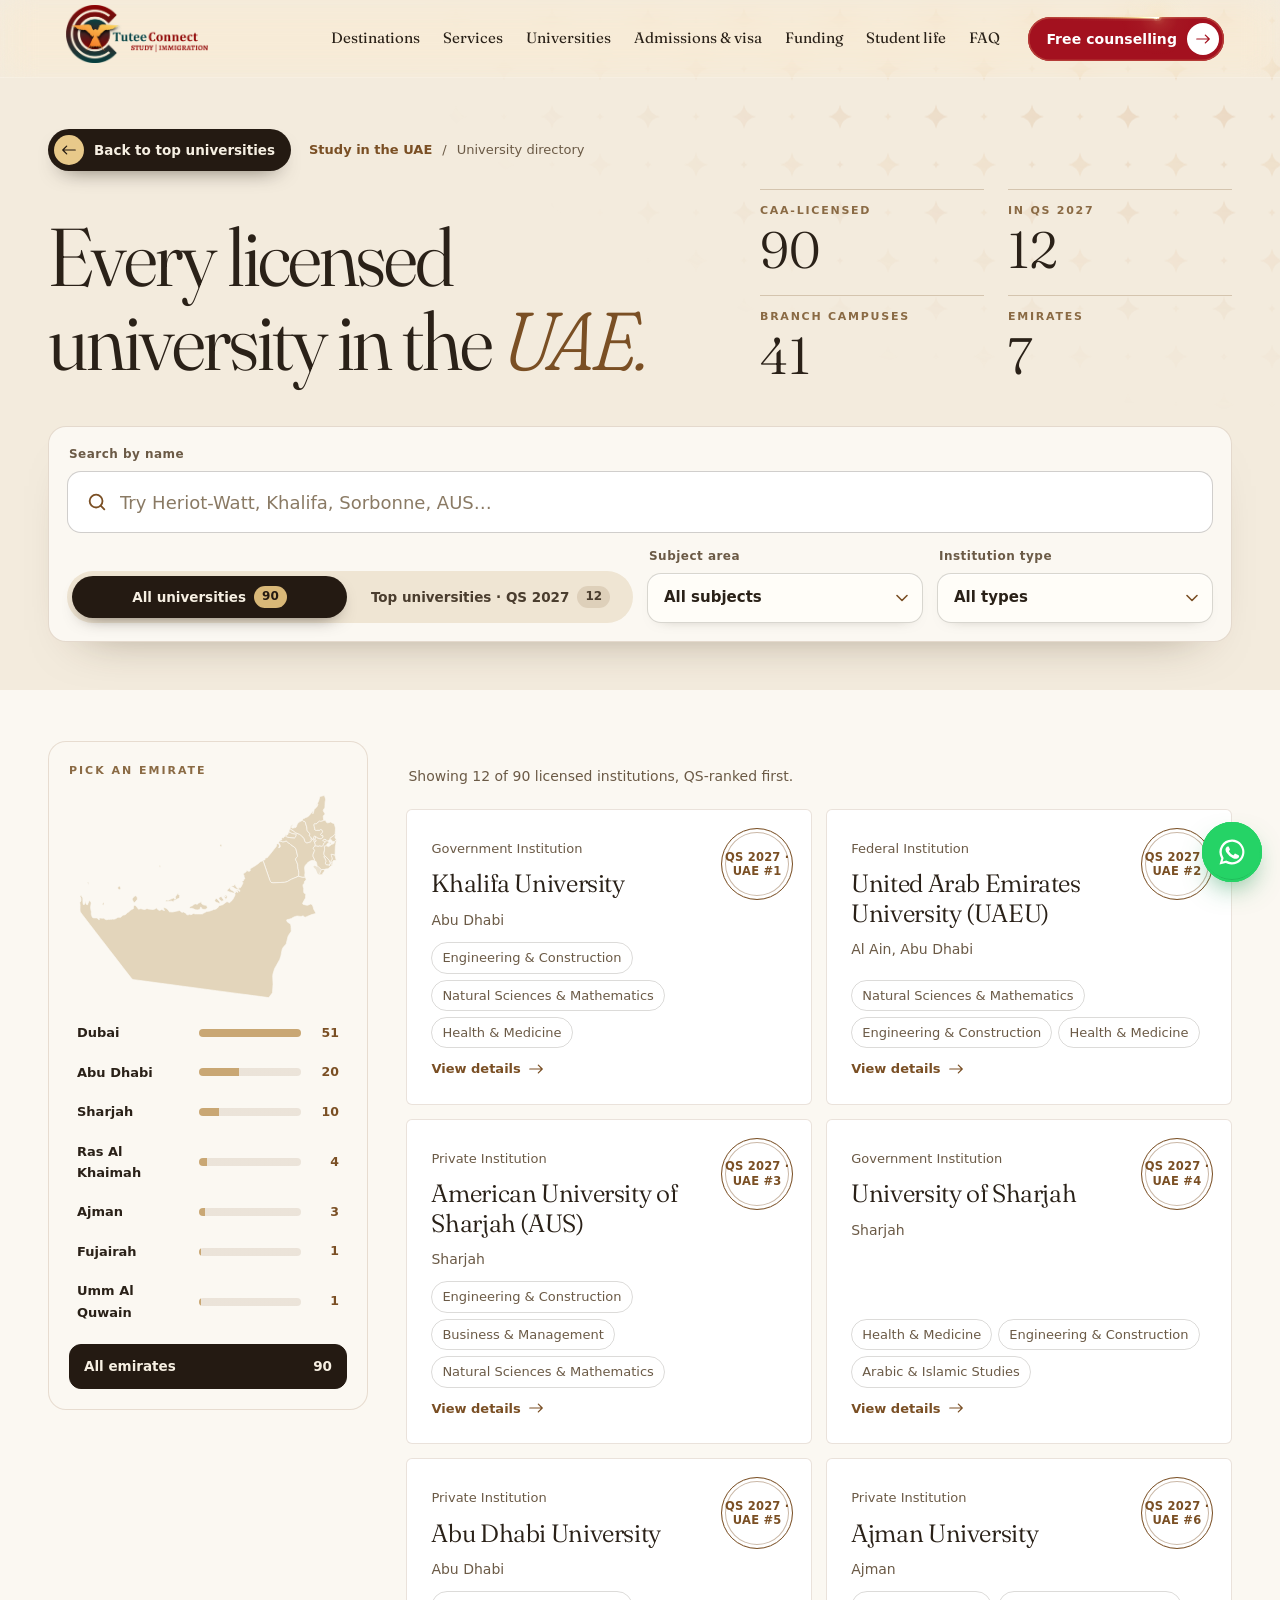
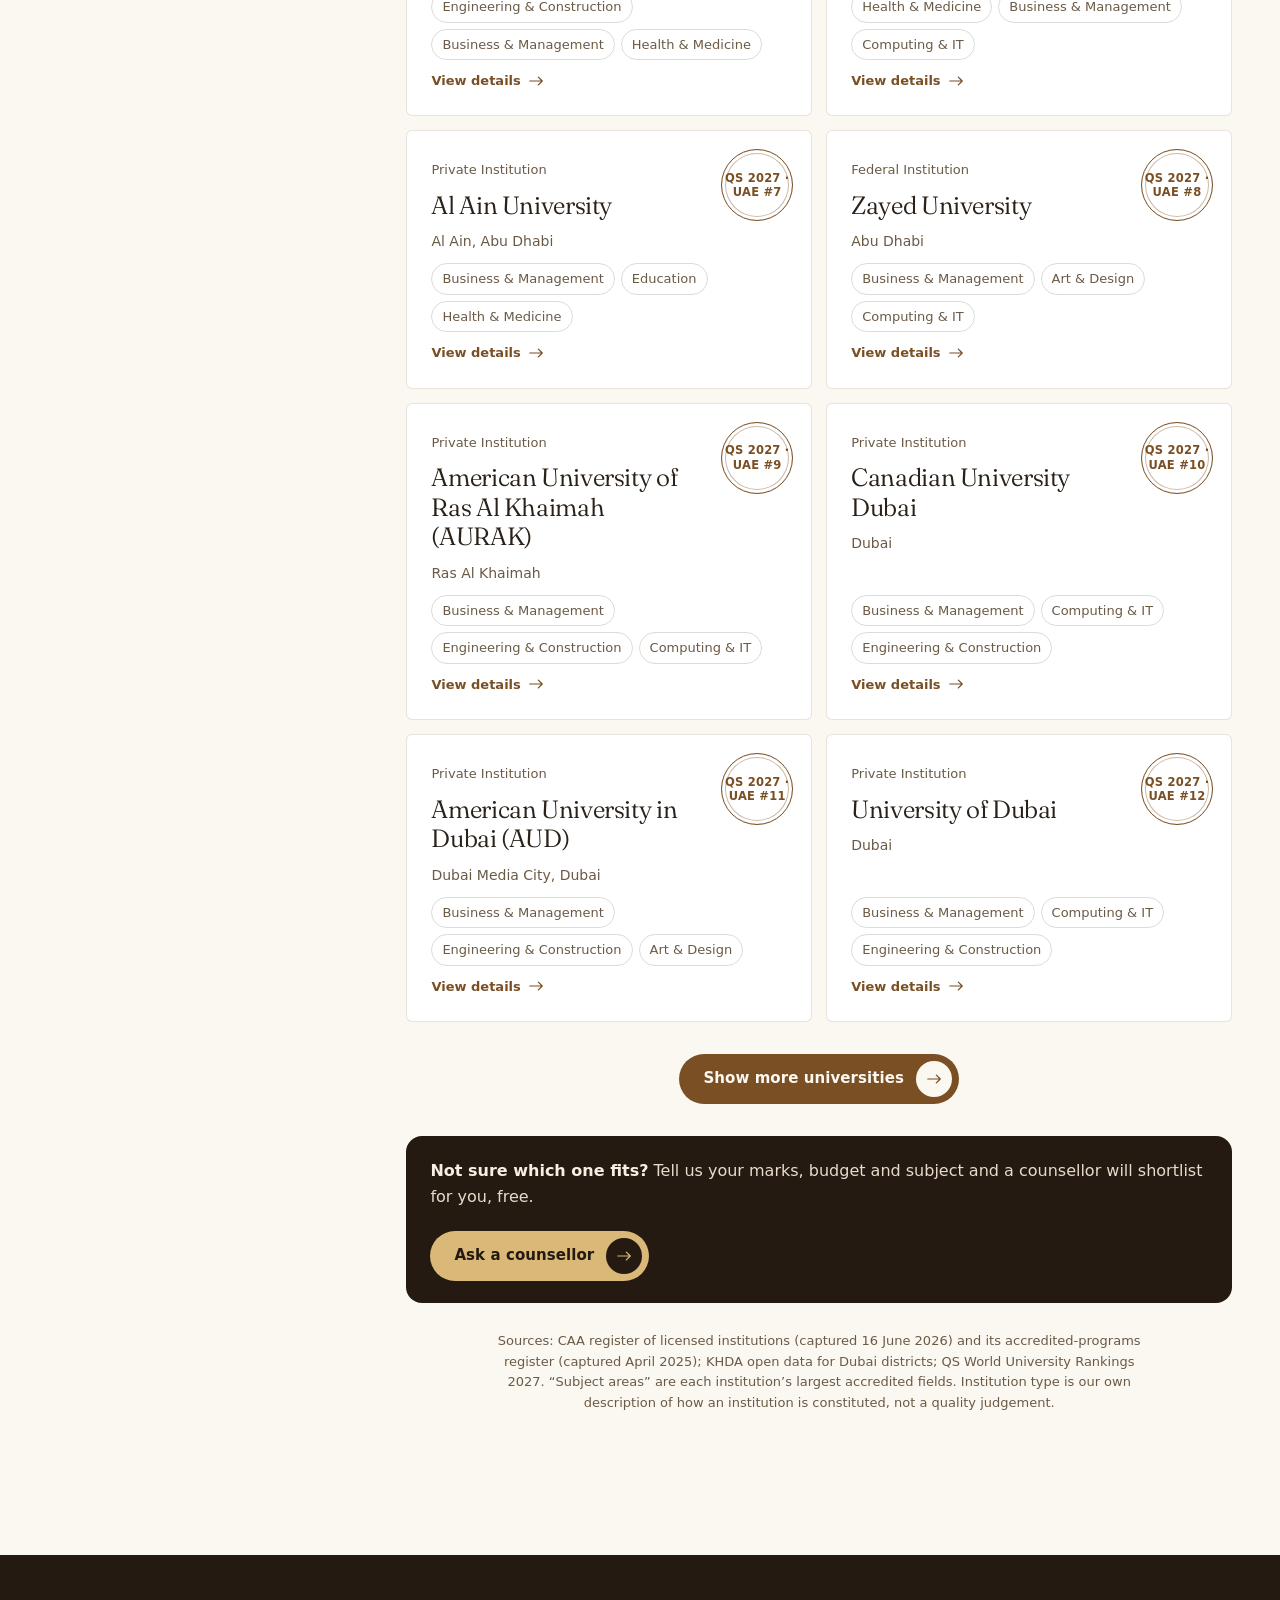
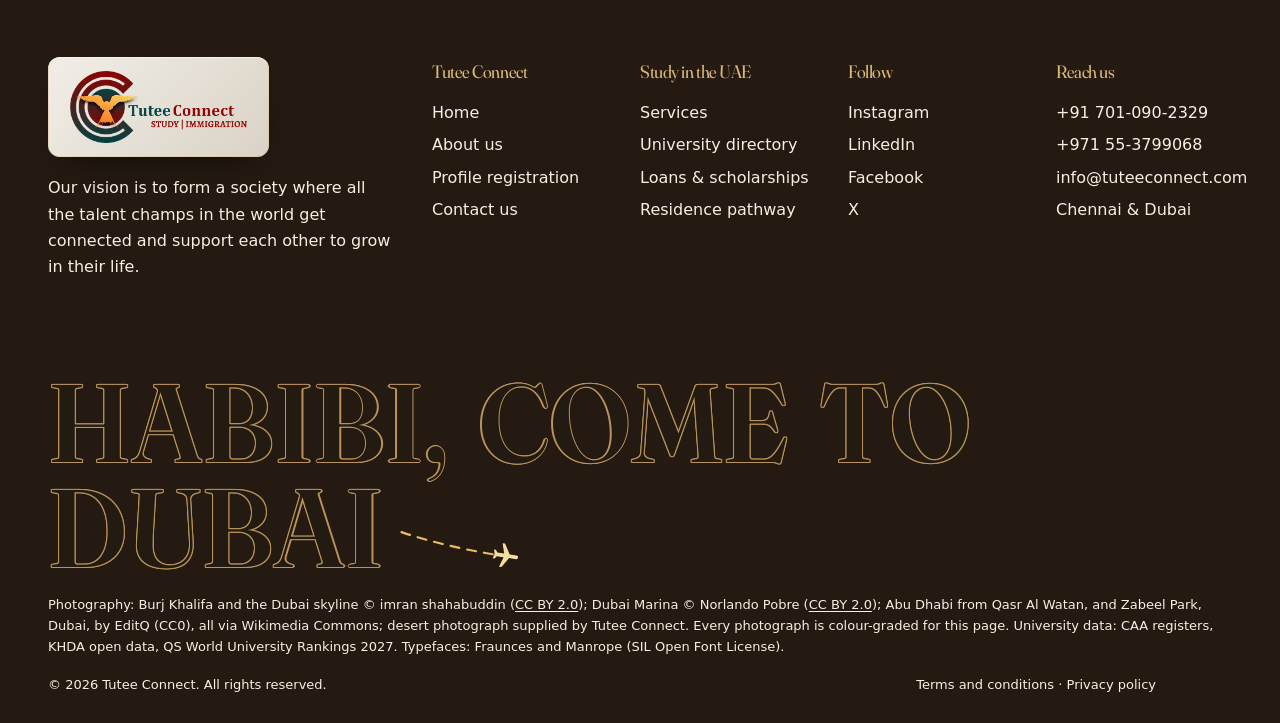
==== commit f563c12f: "correction all ui design correction and news correection" ====
--- a/universities.html
+++ b/universities.html
@@ -1 +1 @@
-<!DOCTYPE html> <html lang="en"> <head> <meta charset="UTF-8"> <meta name="viewport" content="width=device-width,initial-scale=1"> <meta name="color-scheme" content="light"> <meta name="theme-color" content="#f2c36b"> <title>UAE University Directory: all CAA-licensed universities | Tutee Connect</title> <meta name="description" content="Search all 90 CAA-licensed universities in the UAE, see the 12 in the QS World University Rankings 2027, and filter by emirate, subject and institution type."> <link rel="icon" href="./assets/img/logo/icon.png"> <link rel="preload" href="./assets/fonts/fraunces-latin-full-normal.woff2" as="font" type="font/woff2" crossorigin> <link rel="preload" href="./assets/fonts/manrope-latin-500-normal.woff2" as="font" type="font/woff2" crossorigin> <link rel="stylesheet" href="./assets/css/uae.css"> <script src="./assets/js/uae-early.js"></script> <script src="./assets/js/services-data.js" defer="defer"></script> <script src="./assets/js/universities-data.js" defer="defer"></script> <script src="./assets/js/chat-kb.js" defer="defer"></script> <script src="./assets/js/uae.js" defer="defer"></script> </head> <body data-page="directory"> <a class="skip" href="#main">Skip to content</a> <header class="site-header on-sand is-inner" data-header> <div class="wrap bar"> <a class="brand" href="./index.html" aria-label="Tutee Connect home"><span class="brand-chip"><img src="./assets/img/logo/logo-trim.webp" alt="Tutee Connect, Study and Immigration" width="611" height="249"></span></a> <nav class="nav" aria-label="Main"> <ul> <li><a href="./index.html#destinations" data-nav>Destinations</a></li> <li><a href="./index.html#services" data-nav>Services</a></li> <li><a href="./universities.html" aria-current="page" data-nav>Universities</a></li> <li><a href="./index.html#journey" data-nav>Admissions &amp; visa</a></li> <li><a href="./index.html#financial-aid" data-nav>Funding</a></li> <li><a href="./index.html#life" data-nav>Student life</a></li> <li><a href="./index.html#ask" data-nav>FAQ</a></li> </ul> </nav> <a class="btn btn--light header-cta" href="./index.html#contact">Free counselling</a> <button type="button" class="menu-btn" data-menu-open aria-label="Open menu" aria-haspopup="dialog"> <svg width="20" height="14" viewBox="0 0 20 14" aria-hidden="true"><path d="M0 1h20M0 7h20M0 13h20" stroke="currentColor" stroke-width="1.6"/></svg> </button> </div> </header> <main id="main" tabindex="-1"> <section class="ch ch--ivory dir-hero" data-lattice aria-labelledby="dir-h"> <div class="wrap"> <div class="dir-top"><a class="dir-back" href="./index.html#universities" data-dir-back><span class="dir-back-i" aria-hidden="true"><svg viewBox="0 0 18 12"><path d="M17 6H1M6 1L1 6l5 5" fill="none" stroke="currentColor" stroke-width="1.6" stroke-linecap="round" stroke-linejoin="round"/></svg></span><span>Back to top universities</span></a> <nav class="crumbs" aria-label="Breadcrumb"><a href="./index.html">Study in the UAE</a><span aria-hidden="true">/</span><span aria-current="page">University directory</span></nav></div> <div class="dir-head"> <h1 class="display d-l" id="dir-h">Every licensed university in the <em>UAE.</em></h1> <dl class="dir-stats"> <div><dt>CAA-licensed</dt><dd data-count="90">90</dd></div> <div><dt>In QS 2027</dt><dd data-count="12">12</dd></div> <div><dt>Branch campuses</dt><dd data-count="41">41</dd></div> <div><dt>Emirates</dt><dd>7</dd></div> </dl> </div> <form class="finder dir-finder" role="search" aria-label="Filter universities" data-finder> <div class="f-search dir-search"> <label class="lbl" for="f-q">Search by name</label> <input class="input" id="f-q" name="q" type="search" autocomplete="off" spellcheck="false" placeholder="Try Heriot-Watt, Khalifa, Sorbonne, AUS…"> </div> <div class="dir-mode" role="group" aria-label="Which universities"> <button type="button" class="dm-btn" data-ranked-set="0" aria-pressed="true">All universities <b>90</b></button> <button type="button" class="dm-btn" data-ranked-set="1" aria-pressed="false"><span>Top<span class="dm-long"> universities · QS 2027</span></span> <b>12</b></button> </div> <div class="emirate-select"> <label class="lbl" for="f-emirate">Emirate</label> <select class="select" id="f-emirate" name="emirate"><option value="">All emirates</option><option value="Dubai">Dubai</option><option value="Abu Dhabi">Abu Dhabi</option><option value="Sharjah">Sharjah</option><option value="Ras Al Khaimah">Ras Al Khaimah</option><option value="Ajman">Ajman</option><option value="Fujairah">Fujairah</option><option value="Umm Al Quwain">Umm Al Quwain</option></select> </div> <div> <label class="lbl" for="f-subject">Subject area</label> <select class="select" id="f-subject" name="subject"><option value="">All subjects</option><option value="Arabic &amp; Islamic Studies">Arabic &amp; Islamic Studies</option><option value="Art &amp; Design">Art &amp; Design</option><option value="Arts &amp; Humanities">Arts &amp; Humanities</option><option value="Business &amp; Management">Business &amp; Management</option><option value="Computing &amp; IT">Computing &amp; IT</option><option value="Education">Education</option><option value="Engineering &amp; Construction">Engineering &amp; Construction</option><option value="English Language &amp; Literature">English Language &amp; Literature</option><option value="Health &amp; Medicine">Health &amp; Medicine</option><option value="Law">Law</option><option value="Media &amp; Communication">Media &amp; Communication</option><option value="Media &amp; Design">Media &amp; Design</option><option value="Natural Sciences &amp; Mathematics">Natural Sciences &amp; Mathematics</option><option value="Social Sciences">Social Sciences</option></select> </div> <div> <label class="lbl" for="f-type">Institution type</label> <select class="select" id="f-type" name="type"><option value="">All types</option><option value="Federal Institution">Federal Institution</option><option value="Government Institution">Government Institution</option><option value="International Branch Campus">International Branch Campus</option><option value="Private Institution">Private Institution</option></select> </div> <label class="check dir-check"><input type="checkbox" name="ranked" value="1"> QS-ranked only</label> </form> </div> </section> <section class="ch ch--mist dir-body" id="universities" aria-label="Universities"> <div class="wrap dir-grid"> <aside class="dir-map" aria-label="Pick an emirate"> <p class="dir-map-k">Pick an emirate</p> <div class="dm-wrap"> <svg class="dm-svg" viewBox="0 0 600 460" aria-hidden="true" focusable="false"><path class="dm-neutral" d="M569,157.9L568.8,160.1L568.8,160.1L567.9,160.6L564.4,159.9L563.9,157.9L563.8,156.7L565.1,155.1L566.8,157.2L568.3,157.8L569,157.9ZM536,166.6L535.6,163.9L538.5,165.9L544.8,171.7L542.1,177.9L541.4,180.4L541.5,182.2L541.4,183.2L541.4,183.2L539.8,183L536.3,180.1L532.9,171.4L528.6,167.5L527.8,165.6L528.2,164L530.2,163.4L531.8,163.8L533.3,164.6Z"/><path class="dm-em" data-map-em="Dubai" d="M552.4,171.3L552.4,171.3L550.5,176L548,179L547.3,181.2L546.3,182.5L544.1,183.1L541.6,183.2L541.4,183.2L541.4,183.2L541.5,182.2L541.4,180.4L542.1,177.9L544.8,171.7L552.3,171.3ZM419.8,151.9L420.2,151.7L423.4,149.8L422.8,147.2L426.6,146.4L427.1,146.8L435.7,136.7L447.5,121.6L448.1,119.6L448,117.9L450.2,115.9L452,116.1L453.7,118.6L454.3,120.4L453.8,122L452.3,124.4L455.5,123.4L456.1,121.1L455.2,118.3L452.9,114L452.6,113L453.2,111.9L455,110L455,110L455.3,110.1L461.1,111.8L464.4,111.6L468.2,110.2L469.3,110L470,110.6L471.2,112.4L472.2,113.3L475.9,115.5L476.8,116.1L477.7,117L478.6,118L486.8,123.5L488.6,125.5L490,128.1L493.3,142L493.3,142.8L493.1,143.6L492.7,144.4L492,145.1L490.6,146.4L490,147L489.6,147.6L489,148.9L489,148.9L488.9,149.1L489.8,152L491.8,156.1L493.1,159.7L493.5,161.3L493.7,162.2L493.7,165.2L494.1,169L495.4,174.2L496,178.2L496,180.4L495.9,182L495.7,183.4L495.5,184.4L494.8,185.8L492.2,187.6L479.5,192.8L471.8,197.3L468.3,198.6L465.1,199.3L440.7,200.3L438.4,200L436.1,199.3L434.7,197.4L433.5,195L419.4,154.1L418.4,152.8L418.9,152.4L419.3,152.2L419.5,152.1Z"/><path class="dm-em" data-map-em="Abu Dhabi" d="M509.7,187.8L511.4,191.7L511.8,194.1L508.5,197.1L507.8,201.4L506.2,203.1L505.1,204.9L505.2,207.5L506.6,212.9L506.4,219.7L506.8,221.6L507.5,222.5L509.8,224.1L510.7,225.2L510.9,226.3L510.5,232.4L509.8,234.2L505.3,242.2L504.4,244.4L504.6,246.3L506,247L513.2,248.6L515.1,248.7L521.5,246.1L525,247.5L526.8,252.1L528.2,257.4L532.4,265.1L531.2,267.1L523.9,268.9L510.5,274.4L508.3,274.1L505.4,271.8L503.3,272.1L501.4,272.9L499.6,272.9L495.9,272.3L492.1,272.2L488.8,272.8L485.6,274.1L482.3,275.9L480,277.2L475.2,279L470.2,280L469.7,281.8L470.8,284.1L472.7,285.8L476.9,288.3L478.7,291.1L479.2,294.7L479.6,304.2L479.1,305.9L473.7,313.9L472.7,316L468.9,331.6L467.3,334L463,338.7L463,338.7L460.8,342L459.6,346.2L457.2,358.7L454.6,366.3L443.7,385.6L440.1,397.6L439.7,401.3L439.7,401.3L440.4,419.5L439.2,437.7L431.5,447.7L429.8,448L414.1,445.9L398.1,443.8L382.1,441.6L366.1,439.5L350.1,437.4L334.1,435.2L318.1,433.1L302.2,431L286.2,428.9L270.2,426.7L254.2,424.6L238.2,422.5L222.2,420.3L206.2,418.2L190.2,416.1L174.2,413.9L158.3,411.8L139.8,409.3L137,408.4L134.7,406.4L128.5,398.4L122.5,390.7L116.5,382.9L110.5,375.2L104.5,367.4L98.5,359.6L92.5,351.9L86.5,344.1L80.5,336.3L74.5,328.5L68.5,320.8L62.5,313L56.5,305.2L50.5,297.4L44.5,289.6L38.5,281.8L32.5,274L26,265.5L24.3,262.5L23.7,259.2L23.9,251.2L23.9,247.9L23.2,243.1L25.7,239.5L25.8,233.9L23.8,229.4L26,226.8L27,229L29.5,232.6L30,235L30,242.3L30.7,246.8L32.3,247.8L34,246L35.1,240.3L35.9,241.8L37,245.8L37.8,247.1L38.3,247.4L39.4,247.5L40.3,247.2L41,246.6L41.1,246L40.6,245.8L42.8,240.4L45,238.7L47.4,242.3L47.7,245L46.5,253.1L46.7,256L48.1,262.3L48.2,263.6L48.1,267.9L48.3,269.2L49.4,271.8L49.6,273L50.8,275.2L53.6,276L59.1,276.1L60.5,276.5L61.5,277.1L63.5,279.1L64.5,279.8L65.4,279.8L65.7,279.2L65.1,278.2L64.8,276.8L67.3,276.5L73.9,276.9L74.7,276.6L75.5,276.9L76.9,278.2L80.5,279.9L81.4,279.9L86.3,279L88.3,279.5L89.5,278.9L90.6,279.5L92.4,278.7L94.4,278.6L96.5,278.7L98.5,278.6L100.4,277.9L104.8,275.2L106.8,274.9L110.4,274.8L112,274.4L113.3,273.3L114.7,271.8L116.2,270.5L117.8,270L119.7,269.6L122,268.7L123.8,267.4L124.6,266.1L125.2,264.7L128.7,263.2L130.4,261.8L132,260.2L134,258.7L136,257.6L137.5,257.1L138.8,256.2L139.2,254L139.2,251.7L139.5,250.2L141.8,248.9L143.8,249.7L145.6,251.4L149.8,257.1L151.1,257.6L151.5,257.3L151.9,256.6L152.9,256.2L155.5,256.2L160.2,257.6L162.7,258L164.2,257.7L166.7,256.5L167.9,256.2L169.2,256.2L170.2,256.5L171,256.9L171.9,257.1L181.6,258L182.7,257.7L186.8,256.2L187.4,255.7L187.5,255L187.7,254.5L188.4,254.4L189,254.8L189.4,255.4L189.7,255.9L190,256.2L193.3,259L195.4,260L200,258L202.4,258.9L204.6,260.1L206.5,259.6L204.9,258.7L204.5,257.5L204.4,256.1L204.1,254.4L206.7,253.9L209.7,255.3L212.5,257.5L214.4,259.6L216,262.2L216.9,262.9L223.3,263.3L238,260.2L239,260.2L240,260.9L241.6,262.7L242.8,263.5L244.4,263.9L246.1,263.8L247.4,263.1L249.5,264.7L250.8,265.4L251.8,265.7L252.3,266.2L253.8,268.5L254.6,269.2L255.5,269.4L256.8,269.4L258.1,269.2L260.1,268.2L261.2,268.4L262.3,269L263.3,269.2L266.8,267.5L267.6,267L268.5,266.5L269.6,266.7L270.8,267.1L271.9,267.4L285.9,267.5L288.8,267.2L290,266.1L297.1,262.3L304.4,261.1L306.6,259.9L309,259.4L312.1,258L315.6,257.5L316.8,257.1L318.3,256.2L320.4,254.5L322.3,252.5L323.1,250.6L324.2,249.7L331.8,247.5L337.9,243L338.9,242.8L339.8,241.2L342,241.3L346.7,243.3L347.6,241.8L351.8,238.5L354,235.5L358.5,226.4L357.9,223.2L358.3,221.7L360.1,220.8L359,220.1L358.5,219.9L358.5,219L360.3,219.1L363.2,220.5L364.8,220.8L364.1,219.2L362.1,217L361.7,215.5L363.5,216.3L365.3,216.9L366.9,217.6L368,219L368.7,219L368.4,215.6L366.2,214.6L363.2,214.4L360.1,213.8L353.4,209.3L350.7,208.6L350.7,207.8L352.1,207.4L353.5,206.5L354.7,205.1L354.9,205.9L355.3,207L356.2,207.8L355.9,206.5L356.3,205.4L357.8,203.4L358.5,203.4L359.4,206.9L361.7,210.3L364.5,212.5L367.2,212.1L366.5,211.7L364.8,210.3L366.1,210.3L368.6,211.1L369.6,211.2L370,210.8L371,209L371.6,208.6L375.9,199.9L374,199.1L373.1,198L373.5,197L375.5,196.5L376.7,195.8L377,194L377.7,192.2L379.8,191.3L379.8,190.5L378.8,189.8L378.3,188.5L378,186.9L377.5,185.2L378.1,184.3L377.2,183.8L376.3,182.9L376.7,180.8L377.7,179.6L382.2,176.6L382.8,175.7L383.3,174.5L384,173.8L387.5,175.5L387.7,175.6L389.4,175.3L391.1,174.1L391.7,172.5L390.1,170.5L402.6,163.1L408.2,159L411.7,155.8L414,154.2L416.9,153.3L417.1,153.2L417.6,153L418.1,152.9L418.4,152.8L419.4,154.1L433.5,195L434.7,197.4L436.1,199.3L438.4,200L440.7,200.3L465.1,199.3L468.3,198.6L471.8,197.3L479.5,192.8L492.2,187.6L494.8,185.8L503.8,188.1L508.5,188.1ZM263.3,255.4L261.3,255.1L260,254.6L259.9,253.7L261.7,251.9L263,251.1L263.2,251L263.2,251L266,249.9L267.2,249.3L269.4,247.3L270,246.9L270.8,246.4L271.3,246.2L272.7,245.8L273.8,245.8L275.4,246.5L275.7,246.6L276.3,246.7L277.1,246.4L279.8,244.1L283,242.8L284.3,242L285.2,240.7L285.9,242.2L285.7,242.6L285.2,243.3L286.4,245.2L287,245.8L289.9,247.6L290.3,247.9L294.3,248.7L295.1,249L297.5,250L298.7,253.6L297.1,256.5L293.6,257.7L289.4,257.6L286,256.2L286.3,255L285.4,253.4L284,253L282.8,255.4L283.7,256.2L280.5,258.2L276.8,258.9L273,258.5L269.5,257.1L267.6,256L267.5,256L266.4,255.6ZM324.6,246.7L323.5,244.5L321,243.4L318.1,242.5L315.6,241.1L314.4,237.8L314.4,237.8L316,235.2L318.5,234.1L319,234.7L320,235.5L322.9,238.8L324.4,240.4L325.6,243.4L325.6,243.4ZM138.8,232L140.3,229.9L143,228.3L145.7,229.1L146.9,231.1L147.6,234.4L147.3,236.3L144.9,239.6L142.7,241.5L140.8,243.4L139.3,241.8L138.1,239.7L136.7,236.7L136.9,234.1ZM224.8,242.2L223.2,240.2L221.6,240.1L219.5,239L218.3,240.8L213.9,240.2L212.3,239.9L209.9,240.4L209.5,240.6L209.2,240.6L208.9,239.9L208.9,239.2L209.3,238.3L209.7,237.5L210.1,237.2L214.4,238.1L215.5,237.8L218.5,236.5L219.1,235.9L219.7,235.5L223.5,234L225.6,233L226.6,233L227.7,235L228.9,235.6L229.9,235.1L230.1,233.7L230,232.4L229.3,231.1L233.6,224.7L235.6,223.3L235.7,224L236.3,225.3L236.4,225.9L239.1,227.4L239.1,227.5L238.4,232.3L236.9,233.9L232.4,236L230.2,237.4L227.5,237.7L225.8,239L225.8,240.4ZM346.7,219.9L341.2,218.2L341.2,216.2L345.9,211.8L347.5,209.4L348.3,209.4L347.5,212.1L348.3,214.4L350.3,216L354.6,218.2L356.7,220.3L356.8,221.7L355.2,222.3L352.2,221.7ZM333.3,238.2L332.3,239.1L331.2,239.6L330.2,239.9L329,239.9L328.3,239.5L326.3,237.2L324.8,236.1L323.8,235.6L323.3,234.8L323.9,232.9L324.8,231.7L326.1,230.7L327.8,230.2L329.4,230.3L330.4,232.4L331.6,234.2L334.1,237.2ZM340.2,228.3L341.3,229.5L341.4,231.2L340.1,234.8L338.2,235.8L335.1,230.3L334.8,229.4L335.6,229.3L336.9,229.6L338,230.3L338.5,230.6L338.7,230L338.3,229.3L336.6,228L336.3,226.9L337.8,226.7ZM108.4,207.3L111,209.1L111.7,212.1L110.2,214.7L108.9,215.4L107.2,214.4L106.6,213.7L106,213.3L105.3,212.7L105.2,211L106.2,209.6L107.1,208.1ZM73.3,243.5L74.6,242.9L75.7,244.4L75.6,244.9L75.4,245.2L75.6,245.8L74.8,247.6L73.6,248.8L73.3,248.4L72.5,248.1L72.1,247.7L72.6,246.8L72.6,245.5ZM41,198.7L42.3,199.7L42.8,200.8L42.6,201.6L42.5,202L42,203.1L41.7,204L41.1,203.6L41,201.8L41.3,201.1L40.9,201.3L40.8,200.8L40.8,200.3L40.7,200.5L40.5,200.5L40.4,200.5L40.4,200.7L40.3,200.7L40.4,201.2L39.7,200.6L39.6,199.4L40.5,198.7ZM194.7,162.5L196.8,162.8L197.3,165L196.8,167.5L196.1,166.8L195.9,166.2L195,165L194.4,163.4ZM327,117.3L329.3,118L330.3,122.5L328.8,121.8L327.3,121.8L325.5,119.5Z"/><path class="dm-em" data-map-em="Sharjah" d="M572.8,111.6L568.2,110.7L566.1,107.4L562.6,106.9L563,106L563.3,104.7L564,103.3L565.2,102.3L569.5,99.7L574.1,95.4L574.6,95.2L575,98.6L574.9,99.6L574,101.1L574.1,102.3L575.2,104.3L575.8,105.6L576.3,106.5L576.7,107.4L576.7,108.2L576.6,108.2L573.6,110.5ZM576.7,151.7L570.5,152.4L570,153L569.4,153.7L569,157.9L569,157.9L568.3,157.8L566.8,157.2L565.1,155.1L566.1,151.6L566.7,151L567.4,150L567.8,148.4L567.9,147.2L567.8,146.4L567.5,145.9L567.1,145.2L566.9,144.4L566.7,142.6L566.4,141.6L566,140.7L565.6,140L565.4,139.5L565.5,139L566.6,138.8L567.6,138.8L573.7,140.2L574.3,140.3L574.3,141.7ZM529.9,152.5L525.2,151.8L520.8,153L516.8,155.5L516.3,156L513.1,159L509.6,163.4L508.4,167.3L509.3,177.1L509.3,179.4L508.8,184.2L509.1,186.5L509.7,187.8L508.5,188.1L503.8,188.1L494.8,185.8L495.5,184.4L495.7,183.4L495.9,182L496,180.4L496,178.2L495.4,174.2L494.1,169L493.7,165.2L493.7,162.2L493.5,161.3L493.1,159.7L491.8,156.1L489.8,152L488.9,149.1L489,148.9L489,148.9L489.6,147.6L490,147L490.6,146.4L492,145.1L492.7,144.4L493.1,143.6L493.3,142.8L493.3,142L490,128.1L488.6,125.5L486.8,123.5L478.6,118L477.7,117L476.8,116.1L475.9,115.5L472.2,113.3L471.2,112.4L470,110.6L469.3,110L468.2,110.2L464.4,111.6L461.1,111.8L455.3,110.1L455,110L455,110L456.7,108.1L457.7,107.7L459.5,107.8L458.9,106.2L459,104.7L459.7,103.4L461,102.6L462.2,103.6L464.5,101.6L466.5,98.8L466.5,98.8L466.6,98.9L469.2,100.6L472.6,101.9L476.7,102.7L486.4,103.3L487.2,103.1L487.8,102.6L488.9,100.7L490.4,96.5L489.9,95.8L488.7,95.4L481.8,94.1L480.5,93.6L478.7,92.5L477.6,91.9L475.7,91.5L474.4,90.6L474.3,90.5L474.3,90.5L474.7,89.7L475.9,88.6L474.5,87.9L475.2,86.3L476.7,84.3L476.9,83.7L476.9,83.7L477.3,83.9L484.8,88.6L488.2,91.5L489.7,92.5L497.8,95.8L499.9,97.3L505.2,102.1L506.7,103.7L507.6,105.3L508.4,108.6L509.5,111.3L510.4,112.6L511.2,113.3L512.3,113.7L513.7,113.8L515.4,113.7L517,113.4L517.8,113L519.1,112.4L520.8,111.8L521.7,111.5L522.3,111L522.6,110.3L522.8,109.3L522.6,108.2L522.3,107.1L521.8,105.5L522,105L522.3,104.8L524.4,104.8L526.3,107.6L527.8,104.2L528.3,101.3L528.7,100.1L529.6,99.6L530.4,99.5L532.8,100.6L530.7,106.8L529.8,107.5L529.4,107.8L528.9,108.4L528.7,109.3L528.6,110L530.1,113.1L531.4,117L531.4,117.7L531.1,120.4L529.9,122.2L528.2,123.4L527.1,125.2L527.2,125.8L527.3,126.4L527.7,127.1L529.2,128.7L529.8,129.6L530.2,130.5L530.2,131L529.5,132.1L527,138.3L526.7,140L526.7,141.5L526.9,143.4L527.3,144.7L529.3,148.6L530,151.2L529.9,152.5ZM564.2,113.2L565.8,114.4L565.2,116.5L562.9,117.3L562.5,113.9L563.2,113.3ZM551.5,142.2L552.9,142.5L553.6,143.1L561.8,151.9L563.8,156.7L563.9,157.9L564.4,159.9L562.5,159.7L561.8,162.3L556.2,161.6L555,161.2L554.1,160.2L553.5,158.8L553.7,156.2L554.1,155L554.5,154.2L554.4,153.2L554,151.6L552.4,148.1L550.2,144.4L550.1,143.6L550.2,143Z"/><path class="dm-em" data-map-em="Ajman" d="M466.5,98.8L468.2,96.5L468.9,96.5L469.4,98.1L470,98.2L470.7,97.2L471.2,95.6L472,96.5L473.6,91.8L474.3,90.5L474.3,90.5L474.4,90.6L475.7,91.5L477.6,91.9L478.7,92.5L480.5,93.6L481.8,94.1L488.7,95.4L489.9,95.8L490.4,96.5L488.9,100.7L487.8,102.6L487.2,103.1L486.4,103.3L476.7,102.7L472.6,101.9L469.2,100.6L466.6,98.9L466.5,98.8ZM530.7,106.8L532.3,107.6L532.7,107.8L533,108.1L533.2,108.4L533.4,108.9L533.5,109.4L533,110.7L530.1,113.1L528.6,110L528.7,109.3L528.9,108.4L529.4,107.8L529.8,107.5Z"/><path class="dm-em" data-map-em="Umm Al Quwain" d="M476.9,83.7L477.5,82.1L478,80L479.3,77.4L481,75.4L483,74.6L482,76.7L480.8,78.4L480,80L480.7,81.6L482.5,82.4L484.8,82L487.3,81.2L489.7,80.8L490.4,79.8L492.2,74.8L493.2,72.9L496.3,69.7L498.1,68.2L502.1,66.7L503.5,64.7L503.5,64.7L503.6,64.9L506.4,67.4L507.3,67.6L508.4,67.9L509.3,68.3L509.9,69.3L513,79.6L513.5,82.3L513.7,84.3L513.6,85.5L513.7,86L514,87.2L514.8,88.8L519.1,93.5L519.9,94.7L519.8,95.9L519.2,96.9L518.8,97.9L518.9,98.9L522,101.8L524.4,104.8L522.3,104.8L522,105L521.8,105.5L522.3,107.1L522.6,108.2L522.8,109.3L522.6,110.3L522.3,111L521.7,111.5L520.8,111.8L519.1,112.4L517.8,113L517,113.4L515.4,113.7L513.7,113.8L512.3,113.7L511.2,113.3L510.4,112.6L509.5,111.3L508.4,108.6L507.6,105.3L506.7,103.7L505.2,102.1L499.9,97.3L497.8,95.8L489.7,92.5L488.2,91.5L484.8,88.6L477.3,83.9L476.9,83.7Z"/><path class="dm-em" data-map-em="Ras Al Khaimah" d="M559.5,109.3L559.8,111.3L560.1,112.6L560.8,113.7L559.7,115L556.6,116.5L556.4,119.7L556.4,120.2L555,120.8L551.8,121.1L551.1,121.6L551,122.4L551.6,125.1L551.7,126.5L551.7,127.9L550.3,135.9L550.2,137.5L550.4,138.6L550.7,139.6L551,140.4L551.5,142.2L550.2,143L550.1,143.6L550.2,144.4L552.4,148.1L554,151.6L554.4,153.2L554.5,154.2L554.1,155L553.7,156.2L553.5,158.8L554.1,160.2L555,161.2L556.2,161.6L561.8,162.3L563.7,163.8L564.2,165.2L564.3,165.2L560.5,168.9L558.4,170L554.1,170.5L552.4,171.3L552.3,171.3L544.8,171.7L538.5,165.9L535.6,163.9L534.6,158.3L533.3,154.5L530.2,152.6L529.9,152.5L529.9,152.5L530,151.2L529.3,148.6L527.3,144.7L526.9,143.4L526.7,141.5L526.7,140L527,138.3L529.5,132.1L530.2,131L530.2,130.5L529.8,129.6L529.2,128.7L527.7,127.1L527.3,126.4L527.2,125.8L527.1,125.2L528.2,123.4L529.9,122.2L531.1,120.4L535.4,120.6L537.1,121.2L538.5,121.2L539.5,120.9L540.6,120.5L541.7,120.5L545.2,121.3L546.4,121.1L547.1,120.7L547.4,120.2L547.7,119.8L548.4,119.4L548.7,119L548.9,118.5L548.9,117.8L548.8,117.1L549,116.3L549.5,115.3L551.3,114.1L552.2,113.3L552.8,112.7L553.3,111.6L553.4,111.5L553.3,111.3L553.2,111.3L553.1,111.2L551.5,111.3L551.1,111.3L550.7,111.2L550.4,111L550.2,110.8L549.6,110.1L549.1,109.9L548.6,109.8L547.8,109.9L547.5,109.6L547.6,109L549.1,107.4L550,106.7L550.9,106.4L551.4,106.4L555.1,107.4L555.4,107.7L555.5,107.9L555.4,108.3L555.2,108.7L555.2,109.1L555.3,109.4L556.3,109.9ZM550.1,12L551.4,12.2L553.2,17.1L553.8,19.7L553.5,22.1L552.8,25.9L552.3,37.3L551.5,39.2L549.3,42.3L548.7,44.2L549.2,46.4L551.9,50L552.4,51.6L551.6,53.2L550.1,54.4L548.9,55.7L548.8,57.9L549.4,63.6L550,65.2L550.2,65.3L548.7,66.3L543.9,67.7L542.3,67.7L541.3,67.6L540.6,67.3L540,67.5L539.4,67.9L538,69L535.2,72.1L533.9,72.8L532.9,73.1L532.2,73.1L531.3,72.9L530.1,73.1L529.2,73.8L528.8,74.7L528.7,75.6L529.3,78.2L529.3,79.2L530.3,83.4L530.6,85.5L530.7,86L530.9,86.3L531.4,86.6L532.5,86.8L532.8,86.9L533.6,87.2L534,87.3L537.5,86.9L540,87.1L540.7,86.9L541.4,86.6L542.9,85.4L543,85.3L543.2,85.2L543.7,85.1L544.2,85.2L544.6,85.3L544.7,85.3L544.7,85.4L544.7,85.4L545.3,85.9L546.8,88L547.1,88.7L547.4,89.8L547.1,90.9L546.4,92L543.6,95.1L543.3,95.6L543.2,95.9L543.4,96.2L543.5,96.3L543.7,96.6L543.8,96.9L543.9,97.3L544.1,97.6L544.5,97.9L545.1,98.1L545.9,98.1L546.8,97.9L547.6,98.2L548.2,99.1L548.4,101.7L548,102.6L547.5,103L546.8,103L546.2,103.2L545.4,104.2L544.7,104.9L543.8,105.3L542.8,105.5L541.6,105.4L535.9,103.7L535.2,103.3L534.6,102.6L534.1,101.9L533.7,101.3L532.8,100.6L530.4,99.5L529.6,99.6L528.7,100.1L528.3,101.3L527.8,104.2L526.3,107.6L524.4,104.8L522,101.8L518.9,98.9L518.8,97.9L519.2,96.9L519.8,95.9L519.9,94.7L519.1,93.5L514.8,88.8L514,87.2L513.7,86L513.6,85.5L513.7,84.3L513.5,82.3L513,79.6L509.9,69.3L509.3,68.3L508.4,67.9L507.3,67.6L506.4,67.4L503.6,64.9L503.5,64.7L503.5,64.7L505,62.5L506.3,61.5L507.3,61.4L508.8,60.9L510.1,60.2L510.6,59.4L511.2,59.1L514.6,58.1L518.7,54.8L524.9,46.8L528,44.1L527.4,45.3L526.6,47.9L525.4,50.1L525.9,50.9L526.7,51.1L527.2,50.7L527.4,48.8L528.5,45.2L528.8,42.8L529.5,41.7L534.3,37.1L535.3,35.7L536.2,34.2L536.9,32.4L537.4,30.1L536.6,30.1L536.2,31.3L535.5,32.3L534.6,33L533.5,33.5L536.5,28.4L539,23L541.1,14.9L541.6,13.8L544.2,13.5Z"/><path class="dm-em" data-map-em="Fujairah" d="M559.8,122.2L561.7,121.3L565.1,118.9L566.4,117.7L569.1,116.8L572.3,115.1L572.8,111.6L573.6,110.5L576.6,108.2L576.7,108.2L576.8,109.1L576.7,110.6L576.2,113.1L575.8,116.9L574.8,122.4L574.3,140.3L573.7,140.2L567.6,138.8L566.6,138.8L565.5,139L565.4,139.5L565.6,140L566,140.7L566.4,141.6L566.7,142.6L566.9,144.4L567.1,145.2L567.5,145.9L567.8,146.4L567.9,147.2L567.8,148.4L567.4,150L566.7,151L566.1,151.6L565.1,155.1L563.8,156.7L561.8,151.9L553.6,143.1L552.9,142.5L551.5,142.2L551,140.4L550.7,139.6L550.4,138.6L550.2,137.5L550.3,135.9L551.7,127.9L551.7,126.5L551.6,125.1L551,122.4L551.1,121.6L551.8,121.1L555,120.8L556.4,120.2L556.5,120.9L558,121.6ZM562.6,106.9L559.5,109.3L556.3,109.9L555.3,109.4L555.2,109.1L555.2,108.7L555.4,108.3L555.5,107.9L555.4,107.7L555.1,107.4L551.4,106.4L550.9,106.4L550,106.7L549.1,107.4L547.6,109L547.5,109.6L547.8,109.9L548.6,109.8L549.1,109.9L549.6,110.1L550.2,110.8L550.4,111L550.7,111.2L551.1,111.3L551.5,111.3L553.1,111.2L553.2,111.3L553.3,111.3L553.4,111.5L553.3,111.6L552.8,112.7L552.2,113.3L551.3,114.1L549.5,115.3L549,116.3L548.8,117.1L548.9,117.8L548.9,118.5L548.7,119L548.4,119.4L547.7,119.8L547.4,120.2L547.1,120.7L546.4,121.1L545.2,121.3L541.7,120.5L540.6,120.5L539.5,120.9L538.5,121.2L537.1,121.2L535.4,120.6L531.1,120.4L531.4,117.7L531.4,117L530.1,113.1L533,110.7L533.5,109.4L533.4,108.9L533.2,108.4L533,108.1L532.7,107.8L532.3,107.6L530.7,106.8L532.8,100.6L533.7,101.3L534.1,101.9L534.6,102.6L535.2,103.3L535.9,103.7L541.6,105.4L542.8,105.5L543.8,105.3L544.7,104.9L545.4,104.2L546.2,103.2L546.8,103L547.5,103L548,102.6L548.4,101.7L548.2,99.1L547.6,98.2L546.8,97.9L545.9,98.1L545.1,98.1L544.5,97.9L544.1,97.6L543.9,97.3L543.8,96.9L543.7,96.6L543.5,96.3L543.4,96.2L543.2,95.9L543.3,95.6L543.6,95.1L546.4,92L547.1,90.9L547.4,89.8L547.1,88.7L546.8,88L545.3,85.9L544.7,85.4L544.7,85.4L544.7,85.3L544.6,85.3L544.2,85.2L543.7,85.1L543.2,85.2L543,85.3L542.9,85.4L541.4,86.6L540.7,86.9L540,87.1L537.5,86.9L534,87.3L533.6,87.2L532.8,86.9L532.5,86.8L531.4,86.6L530.9,86.3L530.7,86L530.6,85.5L530.3,83.4L529.3,79.2L529.3,78.2L528.7,75.6L528.8,74.7L529.2,73.8L530.1,73.1L531.3,72.9L532.2,73.1L532.9,73.1L533.9,72.8L535.2,72.1L538,69L539.4,67.9L540,67.5L540.6,67.3L541.3,67.6L542.3,67.7L543.9,67.7L548.7,66.3L550.2,65.3L550.7,65.5L553.4,66L554.4,66.9L555.5,69.4L556.3,70.4L558.1,70.9L560,70.5L564.8,69.2L567.2,70.6L569.8,71.7L571.8,72.1L572.7,73.5L575.2,82.1L574.5,93.9L574.6,95.2L574.1,95.4L569.5,99.7L565.2,102.3L564,103.3L563.3,104.7L563,106ZM568.8,160.1L568.7,161L568.1,162.3L564.9,164.6L564.3,165.2L564.2,165.2L563.7,163.8L561.8,162.3L562.5,159.7L564.4,159.9L567.9,160.6L568.8,160.1Z"/></svg> </div> <ul class="dm-list"><li><button type="button" class="dm-row" data-chip="Dubai" aria-pressed="false" style="--w:100.0%"><span class="dm-name">Dubai</span><span class="dm-bar" aria-hidden="true"></span><b>51</b></button></li><li><button type="button" class="dm-row" data-chip="Abu Dhabi" aria-pressed="false" style="--w:39.2%"><span class="dm-name">Abu Dhabi</span><span class="dm-bar" aria-hidden="true"></span><b>20</b></button></li><li><button type="button" class="dm-row" data-chip="Sharjah" aria-pressed="false" style="--w:19.6%"><span class="dm-name">Sharjah</span><span class="dm-bar" aria-hidden="true"></span><b>10</b></button></li><li><button type="button" class="dm-row" data-chip="Ras Al Khaimah" aria-pressed="false" style="--w:7.8%"><span class="dm-name">Ras Al Khaimah</span><span class="dm-bar" aria-hidden="true"></span><b>4</b></button></li><li><button type="button" class="dm-row" data-chip="Ajman" aria-pressed="false" style="--w:5.9%"><span class="dm-name">Ajman</span><span class="dm-bar" aria-hidden="true"></span><b>3</b></button></li><li><button type="button" class="dm-row" data-chip="Fujairah" aria-pressed="false" style="--w:2.0%"><span class="dm-name">Fujairah</span><span class="dm-bar" aria-hidden="true"></span><b>1</b></button></li><li><button type="button" class="dm-row" data-chip="Umm Al Quwain" aria-pressed="false" style="--w:2.0%"><span class="dm-name">Umm Al Quwain</span><span class="dm-bar" aria-hidden="true"></span><b>1</b></button></li></ul> <button type="button" class="dm-all" data-chip="" aria-pressed="true">All emirates <b>90</b></button> </aside> <div class="dir-results"> <div class="finder-status"> <p data-uni-count aria-live="polite">Showing the 12 QS-ranked universities.</p> <button type="button" data-uni-reset hidden>Clear filters</button> </div> <ul class="uni-grid" data-uni-list data-uni-grid><li><div class="uni-card"><span class="top"><span class="type">Government Institution</span><span class="rank">QS 2027 · UAE #1</span></span><span class="name">Khalifa University</span><span class="loc">Abu Dhabi</span><span class="subjects"><span>Engineering &amp; Construction</span><span>Natural Sciences &amp; Mathematics</span><span>Health &amp; Medicine</span></span></div></li><li><div class="uni-card"><span class="top"><span class="type">Federal Institution</span><span class="rank">QS 2027 · UAE #2</span></span><span class="name">United Arab Emirates University (UAEU)</span><span class="loc">Al Ain, Abu Dhabi</span><span class="subjects"><span>Natural Sciences &amp; Mathematics</span><span>Engineering &amp; Construction</span><span>Health &amp; Medicine</span></span></div></li><li><div class="uni-card"><span class="top"><span class="type">Private Institution</span><span class="rank">QS 2027 · UAE #3</span></span><span class="name">American University of Sharjah (AUS)</span><span class="loc">Sharjah</span><span class="subjects"><span>Engineering &amp; Construction</span><span>Business &amp; Management</span><span>Natural Sciences &amp; Mathematics</span></span></div></li><li><div class="uni-card"><span class="top"><span class="type">Government Institution</span><span class="rank">QS 2027 · UAE #4</span></span><span class="name">University of Sharjah</span><span class="loc">Sharjah</span><span class="subjects"><span>Health &amp; Medicine</span><span>Engineering &amp; Construction</span><span>Arabic &amp; Islamic Studies</span></span></div></li><li><div class="uni-card"><span class="top"><span class="type">Private Institution</span><span class="rank">QS 2027 · UAE #5</span></span><span class="name">Abu Dhabi University</span><span class="loc">Abu Dhabi</span><span class="subjects"><span>Engineering &amp; Construction</span><span>Business &amp; Management</span><span>Health &amp; Medicine</span></span></div></li><li><div class="uni-card"><span class="top"><span class="type">Private Institution</span><span class="rank">QS 2027 · UAE #6</span></span><span class="name">Ajman University</span><span class="loc">Ajman</span><span class="subjects"><span>Health &amp; Medicine</span><span>Business &amp; Management</span><span>Computing &amp; IT</span></span></div></li><li><div class="uni-card"><span class="top"><span class="type">Private Institution</span><span class="rank">QS 2027 · UAE #7</span></span><span class="name">Al Ain University</span><span class="loc">Al Ain, Abu Dhabi</span><span class="subjects"><span>Business &amp; Management</span><span>Education</span><span>Health &amp; Medicine</span></span></div></li><li><div class="uni-card"><span class="top"><span class="type">Federal Institution</span><span class="rank">QS 2027 · UAE #8</span></span><span class="name">Zayed University</span><span class="loc">Abu Dhabi</span><span class="subjects"><span>Business &amp; Management</span><span>Art &amp; Design</span><span>Computing &amp; IT</span></span></div></li><li><div class="uni-card"><span class="top"><span class="type">Private Institution</span><span class="rank">QS 2027 · UAE #9</span></span><span class="name">American University of Ras Al Khaimah (AURAK)</span><span class="loc">Ras Al Khaimah</span><span class="subjects"><span>Business &amp; Management</span><span>Engineering &amp; Construction</span><span>Computing &amp; IT</span></span></div></li><li><div class="uni-card"><span class="top"><span class="type">Private Institution</span><span class="rank">QS 2027 · UAE #10</span></span><span class="name">Canadian University Dubai</span><span class="loc">Dubai</span><span class="subjects"><span>Business &amp; Management</span><span>Computing &amp; IT</span><span>Engineering &amp; Construction</span></span></div></li><li><div class="uni-card"><span class="top"><span class="type">Private Institution</span><span class="rank">QS 2027 · UAE #11</span></span><span class="name">American University in Dubai (AUD)</span><span class="loc">Dubai Media City, Dubai</span><span class="subjects"><span>Business &amp; Management</span><span>Engineering &amp; Construction</span><span>Art &amp; Design</span></span></div></li><li><div class="uni-card"><span class="top"><span class="type">Private Institution</span><span class="rank">QS 2027 · UAE #12</span></span><span class="name">University of Dubai</span><span class="loc">Dubai</span><span class="subjects"><span>Business &amp; Management</span><span>Computing &amp; IT</span><span>Engineering &amp; Construction</span></span></div></li></ul> <div class="uni-more"> <button type="button" class="btn btn--dark" data-uni-more hidden>Show more universities</button> </div> <div class="dir-help"> <p><b>Not sure which one fits?</b> Tell us your marks, budget and subject and a counsellor will shortlist for you, free.</p> <a class="btn btn--dark" href="./index.html?dest=UAE+Inquiry%3A+University+shortlist#contact">Ask a counsellor</a> </div> <p class="src uni-source">Sources: CAA register of licensed institutions (captured 16 June 2026) and its accredited-programs register (captured April 2025); KHDA open data for Dubai districts; QS World University Rankings 2027. “Subject areas” are each institution’s largest accredited fields. Institution type is our own description of how an institution is constituted, not a quality judgement.</p> </div> </div> </section> <dialog class="dialog" id="uni-dialog" aria-labelledby="uni-d-title"> <div class="dialog-head dark"> <h3 class="display" id="uni-d-title">University</h3> <form method="dialog"><button class="icon-btn" aria-label="Close"><svg width="14" height="14" viewBox="0 0 14 14" aria-hidden="true"><path d="M1 1l12 12M13 1L1 13" stroke="currentColor" stroke-width="1.6"/></svg></button></form> <p data-uni-d-loc></p> </div> <div class="dialog-body"> <dl data-uni-d-facts></dl> <p class="fine">Programs, fees and entry requirements change each intake. Your counsellor confirms them from the institution’s own published information before you apply.</p> </div> <div class="dialog-foot"> <a class="btn btn--dark" href="./index.html#contact" data-uni-d-cta>Enquire about this university</a> <a class="btn btn--line" href="./universities.html">Full directory</a> </div> </dialog> </main> <footer class="foot dark"> <div class="wrap"> <div class="foot-top"> <div> <a class="foot-brand" href="./index.html" aria-label="Tutee Connect, back to the top"><span class="brand-chip"><img src="./assets/img/logo/logo-trim.webp" alt="" width="611" height="249" loading="lazy" style="height:44px;width:auto"></span></a> <p class="vision">Our vision is to form a society where all the talent champs in the world get connected and support each other to grow in their life.</p> </div> <div><h2>Tutee Connect</h2><ul> <li><a href="https://tuteeconnect.com/">Home</a></li> <li><a href="https://tuteeconnect.com/about.html" rel="noopener noreferrer" target="_blank">About us</a></li> <li><a href="https://tuteeconnect.com/profile-registration.html" rel="noopener noreferrer" target="_blank">Profile registration</a></li> <li><a href="https://tuteeconnect.com/contact.html" rel="noopener noreferrer" target="_blank">Contact us</a></li></ul></div> <div><h2>Study in the UAE</h2><ul> <li><a href="./index.html#services">Services</a></li> <li><a href="./universities.html">University directory</a></li> <li><a href="./index.html#financial-aid">Loans &amp; scholarships</a></li> <li><a href="./index.html#relocate">Residence pathway</a></li></ul></div> <div><h2>Follow</h2><ul> <li><a href="https://www.instagram.com/tuteeconnect/" rel="noopener noreferrer" target="_blank">Instagram</a></li> <li><a href="https://www.linkedin.com/company/tutee-connect/" rel="noopener noreferrer" target="_blank">LinkedIn</a></li> <li><a href="https://www.facebook.com/tuteeconnect" rel="noopener noreferrer" target="_blank">Facebook</a></li> <li><a href="https://x.com/tuteeconnect" rel="noopener noreferrer" target="_blank">X</a></li></ul></div> <div><h2>Reach us</h2><ul> <li><a href="tel:+917010902329">+91 701-090-2329</a></li> <li><a href="tel:+971553799068">+971 55-3799068</a></li> <li><a href="mailto:info@tuteeconnect.com">info@tuteeconnect.com</a></li> <li>Chennai &amp; Dubai</li></ul></div> </div> <p class="foot-mark foot-mark--habibi" aria-label="Habibi, come to Dubai"><span class="fm-w" style="--i:0" data-t="HABIBI,">HABIBI,</span> <span class="fm-w" style="--i:1" data-t="COME">COME</span> <span class="fm-w" style="--i:2" data-t="TO">TO</span> <span class="fm-w" style="--i:3" data-t="DUBAI">DUBAI</span></p> <p class="credits">Photography: Burj Khalifa and the Dubai skyline © imran shahabuddin (<a href="https://creativecommons.org/licenses/by/2.0" rel="noopener noreferrer" target="_blank">CC BY 2.0</a>); Dubai Marina © Norlando Pobre (<a href="https://creativecommons.org/licenses/by/2.0" rel="noopener noreferrer" target="_blank">CC BY 2.0</a>); Abu Dhabi from Qasr Al Watan, and Zabeel Park, Dubai, by EditQ (CC0), all via Wikimedia Commons; desert photograph supplied by Tutee Connect. Every photograph is colour-graded for this page. University data: CAA registers, KHDA open data, QS World University Rankings 2027. Typefaces: Fraunces and Manrope (SIL Open Font License).</p> <div class="legal"> <span>© 2026 Tutee Connect. All rights reserved.</span> <span><a href="https://tuteeconnect.com/terms-and-conditions.html" rel="noopener noreferrer" target="_blank">Terms and conditions</a> · <a href="https://tuteeconnect.com/privacy-policy.html" rel="noopener noreferrer" target="_blank">Privacy policy</a></span> </div> </div> </footer> <button type="button" class="ak-fab" data-ak-open aria-label="Ask a question" aria-expanded="false"><span class="ak-fab-av" aria-hidden="true"><img loading="lazy" class="ak-mark" src="./assets/img/logo/mark-256.webp" srcset="./assets/img/logo/mark-256.webp, ./assets/img/logo/mark-512.webp 2x" alt="" width="256" height="256" decoding="async"><span class="ak-fab-dot"></span></span><span class="ak-fab-b"><small>Ask Tutee · replies instantly</small><span class="ak-fab-t" data-ak-rot>Ask us anything</span></span></button> <div class="ak-float" data-ak-float hidden></div> <a class="wa" href="https://wa.me/917010902329" rel="noopener noreferrer" target="_blank" aria-label="Chat with Tutee Connect on WhatsApp"> <span class="wa-ring" aria-hidden="true"></span><span class="wa-ring wa-ring--2" aria-hidden="true"></span><span class="wa-tip" aria-hidden="true"><b>Chat on WhatsApp</b><small>Usually replies within minutes</small></span> <svg width="26" height="26" viewBox="0 0 24 24" aria-hidden="true"><path fill="currentColor" d="M12 2a10 10 0 0 0-8.6 15.1L2 22l5-1.3A10 10 0 1 0 12 2zm0 18.2a8.2 8.2 0 0 1-4.2-1.2l-.3-.2-3 .8.8-2.9-.2-.3A8.2 8.2 0 1 1 12 20.2zm4.5-6.1c-.2-.1-1.5-.7-1.7-.8s-.4-.1-.6.1-.7.8-.8 1-.3.2-.5.1a6.7 6.7 0 0 1-3.3-2.9c-.3-.4.3-.4.7-1.4.1-.2 0-.3 0-.4l-.8-1.8c-.2-.5-.4-.4-.6-.4h-.5a1 1 0 0 0-.7.3 3 3 0 0 0-.9 2.2 5.2 5.2 0 0 0 1.1 2.7 11.9 11.9 0 0 0 4.6 4c1.7.7 2.3.8 3.2.6a2.7 2.7 0 0 0 1.8-1.2 2.2 2.2 0 0 0 .1-1.3c0-.1-.2-.2-.4-.3z"/></svg> </a> <dialog class="menu" id="menu" aria-label="Menu"> <div class="inner"> <div class="bar"> <span class="brand-chip"><img loading="lazy" src="./assets/img/logo/logo.webp" alt="Tutee Connect" width="654" height="259" style="height:32px;width:auto"></span> <form method="dialog"><button class="icon-btn" aria-label="Close menu"><svg width="14" height="14" viewBox="0 0 14 14" aria-hidden="true"><path d="M1 1l12 12M13 1L1 13" stroke="currentColor" stroke-width="1.6"/></svg></button></form> </div> <nav aria-label="Mobile"> <a href="./index.html#destinations" data-menu-link>Destinations</a> <a href="./index.html#services" data-menu-link>Services</a> <a href="./universities.html" aria-current="page" data-menu-link>Universities</a> <a href="./index.html#journey" data-menu-link>Admissions &amp; visa</a> <a href="./index.html#financial-aid" data-menu-link>Funding</a> <a href="./index.html#life" data-menu-link>Student life</a> <a href="./index.html#ask" data-menu-link>FAQ</a> </nav> <a class="btn btn--light" href="./index.html#contact" data-menu-link>Free counselling</a> </div> </dialog> </body> </html> +<!DOCTYPE html> <html lang="en"> <head> <meta charset="UTF-8"> <meta name="viewport" content="width=device-width,initial-scale=1"> <meta name="color-scheme" content="light"> <meta name="theme-color" content="#f2c36b"> <title>UAE University Directory: all CAA-licensed universities | Tutee Connect</title> <meta name="description" content="Search all 90 CAA-licensed universities in the UAE, see the 12 in the QS World University Rankings 2027, and filter by emirate, subject and institution type."> <link rel="icon" href="./assets/img/logo/icon.png"> <link rel="preload" href="./assets/fonts/fraunces-latin-full-normal.woff2" as="font" type="font/woff2" crossorigin> <link rel="preload" href="./assets/fonts/manrope-latin-500-normal.woff2" as="font" type="font/woff2" crossorigin> <link rel="stylesheet" href="./assets/css/uae.css"> <script src="./assets/js/uae-early.js"></script> <script src="./assets/js/services-data.js" defer="defer"></script> <script src="./assets/js/universities-data.js" defer="defer"></script> <script src="./assets/js/chat-kb.js" defer="defer"></script> <script src="./assets/js/uae.js" defer="defer"></script> </head> <body data-page="directory"> <a class="skip" href="#main">Skip to content</a> <header class="site-header on-sand is-inner" data-header> <div class="wrap bar"> <a class="brand" href="./index.html" aria-label="Tutee Connect home"><span class="brand-chip"><img src="./assets/img/logo/logo-hd.webp" alt="Tutee Connect, Study and Immigration" width="611" height="249"></span></a> <nav class="nav" aria-label="Main"> <ul> <li><a href="./index.html#destinations" data-nav>Destinations</a></li> <li><a href="./index.html#services" data-nav>Services</a></li> <li><a href="./universities.html" aria-current="page" data-nav>Universities</a></li> <li><a href="./index.html#journey" data-nav>Admissions &amp; visa</a></li> <li><a href="./index.html#financial-aid" data-nav>Funding</a></li> <li><a href="./index.html#life" data-nav>Student life</a></li> <li><a href="./index.html#ask" data-nav>FAQ</a></li> </ul> </nav> <a class="btn btn--light header-cta" href="./index.html#contact">Free counselling</a> <button type="button" class="menu-btn" data-menu-open aria-label="Open menu" aria-haspopup="dialog"> <svg width="20" height="14" viewBox="0 0 20 14" aria-hidden="true"><path d="M0 1h20M0 7h20M0 13h20" stroke="currentColor" stroke-width="1.6"/></svg> </button> </div> </header> <main id="main" tabindex="-1"> <section class="ch ch--ivory dir-hero" data-lattice aria-labelledby="dir-h"> <div class="wrap"> <div class="dir-top"><a class="dir-back" href="./index.html#universities" data-dir-back><span class="dir-back-i" aria-hidden="true"><svg viewBox="0 0 18 12"><path d="M17 6H1M6 1L1 6l5 5" fill="none" stroke="currentColor" stroke-width="1.6" stroke-linecap="round" stroke-linejoin="round"/></svg></span><span>Back to top universities</span></a> <nav class="crumbs" aria-label="Breadcrumb"><a href="./index.html">Study in the UAE</a><span aria-hidden="true">/</span><span aria-current="page">University directory</span></nav></div> <div class="dir-head"> <h1 class="display d-l" id="dir-h">Every licensed university in the <em>UAE.</em></h1> <dl class="dir-stats"> <div><dt>CAA-licensed</dt><dd data-count="90">90</dd></div> <div><dt>In QS 2027</dt><dd data-count="12">12</dd></div> <div><dt>Branch campuses</dt><dd data-count="41">41</dd></div> <div><dt>Emirates</dt><dd>7</dd></div> </dl> </div> <form class="finder dir-finder" role="search" aria-label="Filter universities" data-finder> <div class="f-search dir-search"> <label class="lbl" for="f-q">Search by name</label> <input class="input" id="f-q" name="q" type="search" autocomplete="off" spellcheck="false" placeholder="Try Heriot-Watt, Khalifa, Sorbonne, AUS…"> </div> <div class="dir-mode" role="group" aria-label="Which universities"> <button type="button" class="dm-btn" data-ranked-set="0" aria-pressed="true">All universities <b>90</b></button> <button type="button" class="dm-btn" data-ranked-set="1" aria-pressed="false"><span>Top<span class="dm-long"> universities · QS 2027</span></span> <b>12</b></button> </div> <div class="emirate-select"> <label class="lbl" for="f-emirate">Emirate</label> <select class="select" id="f-emirate" name="emirate"><option value="">All emirates</option><option value="Dubai">Dubai</option><option value="Abu Dhabi">Abu Dhabi</option><option value="Sharjah">Sharjah</option><option value="Ras Al Khaimah">Ras Al Khaimah</option><option value="Ajman">Ajman</option><option value="Fujairah">Fujairah</option><option value="Umm Al Quwain">Umm Al Quwain</option></select> </div> <div> <label class="lbl" for="f-subject">Subject area</label> <select class="select" id="f-subject" name="subject"><option value="">All subjects</option><option value="Arabic &amp; Islamic Studies">Arabic &amp; Islamic Studies</option><option value="Art &amp; Design">Art &amp; Design</option><option value="Arts &amp; Humanities">Arts &amp; Humanities</option><option value="Business &amp; Management">Business &amp; Management</option><option value="Computing &amp; IT">Computing &amp; IT</option><option value="Education">Education</option><option value="Engineering &amp; Construction">Engineering &amp; Construction</option><option value="English Language &amp; Literature">English Language &amp; Literature</option><option value="Health &amp; Medicine">Health &amp; Medicine</option><option value="Law">Law</option><option value="Media &amp; Communication">Media &amp; Communication</option><option value="Media &amp; Design">Media &amp; Design</option><option value="Natural Sciences &amp; Mathematics">Natural Sciences &amp; Mathematics</option><option value="Social Sciences">Social Sciences</option></select> </div> <div> <label class="lbl" for="f-type">Institution type</label> <select class="select" id="f-type" name="type"><option value="">All types</option><option value="Federal Institution">Federal Institution</option><option value="Government Institution">Government Institution</option><option value="International Branch Campus">International Branch Campus</option><option value="Private Institution">Private Institution</option></select> </div> <label class="check dir-check"><input type="checkbox" name="ranked" value="1"> QS-ranked only</label> </form> </div> </section> <section class="ch ch--mist dir-body" id="universities" aria-label="Universities"> <div class="wrap dir-grid"> <aside class="dir-map" aria-label="Pick an emirate"> <p class="dir-map-k">Pick an emirate</p> <div class="dm-wrap"> <svg class="dm-svg" viewBox="0 0 600 460" aria-hidden="true" focusable="false"><path class="dm-neutral" d="M569,157.9L568.8,160.1L568.8,160.1L567.9,160.6L564.4,159.9L563.9,157.9L563.8,156.7L565.1,155.1L566.8,157.2L568.3,157.8L569,157.9ZM536,166.6L535.6,163.9L538.5,165.9L544.8,171.7L542.1,177.9L541.4,180.4L541.5,182.2L541.4,183.2L541.4,183.2L539.8,183L536.3,180.1L532.9,171.4L528.6,167.5L527.8,165.6L528.2,164L530.2,163.4L531.8,163.8L533.3,164.6Z"/><path class="dm-em" data-map-em="Dubai" d="M552.4,171.3L552.4,171.3L550.5,176L548,179L547.3,181.2L546.3,182.5L544.1,183.1L541.6,183.2L541.4,183.2L541.4,183.2L541.5,182.2L541.4,180.4L542.1,177.9L544.8,171.7L552.3,171.3ZM419.8,151.9L420.2,151.7L423.4,149.8L422.8,147.2L426.6,146.4L427.1,146.8L435.7,136.7L447.5,121.6L448.1,119.6L448,117.9L450.2,115.9L452,116.1L453.7,118.6L454.3,120.4L453.8,122L452.3,124.4L455.5,123.4L456.1,121.1L455.2,118.3L452.9,114L452.6,113L453.2,111.9L455,110L455,110L455.3,110.1L461.1,111.8L464.4,111.6L468.2,110.2L469.3,110L470,110.6L471.2,112.4L472.2,113.3L475.9,115.5L476.8,116.1L477.7,117L478.6,118L486.8,123.5L488.6,125.5L490,128.1L493.3,142L493.3,142.8L493.1,143.6L492.7,144.4L492,145.1L490.6,146.4L490,147L489.6,147.6L489,148.9L489,148.9L488.9,149.1L489.8,152L491.8,156.1L493.1,159.7L493.5,161.3L493.7,162.2L493.7,165.2L494.1,169L495.4,174.2L496,178.2L496,180.4L495.9,182L495.7,183.4L495.5,184.4L494.8,185.8L492.2,187.6L479.5,192.8L471.8,197.3L468.3,198.6L465.1,199.3L440.7,200.3L438.4,200L436.1,199.3L434.7,197.4L433.5,195L419.4,154.1L418.4,152.8L418.9,152.4L419.3,152.2L419.5,152.1Z"/><path class="dm-em" data-map-em="Abu Dhabi" d="M509.7,187.8L511.4,191.7L511.8,194.1L508.5,197.1L507.8,201.4L506.2,203.1L505.1,204.9L505.2,207.5L506.6,212.9L506.4,219.7L506.8,221.6L507.5,222.5L509.8,224.1L510.7,225.2L510.9,226.3L510.5,232.4L509.8,234.2L505.3,242.2L504.4,244.4L504.6,246.3L506,247L513.2,248.6L515.1,248.7L521.5,246.1L525,247.5L526.8,252.1L528.2,257.4L532.4,265.1L531.2,267.1L523.9,268.9L510.5,274.4L508.3,274.1L505.4,271.8L503.3,272.1L501.4,272.9L499.6,272.9L495.9,272.3L492.1,272.2L488.8,272.8L485.6,274.1L482.3,275.9L480,277.2L475.2,279L470.2,280L469.7,281.8L470.8,284.1L472.7,285.8L476.9,288.3L478.7,291.1L479.2,294.7L479.6,304.2L479.1,305.9L473.7,313.9L472.7,316L468.9,331.6L467.3,334L463,338.7L463,338.7L460.8,342L459.6,346.2L457.2,358.7L454.6,366.3L443.7,385.6L440.1,397.6L439.7,401.3L439.7,401.3L440.4,419.5L439.2,437.7L431.5,447.7L429.8,448L414.1,445.9L398.1,443.8L382.1,441.6L366.1,439.5L350.1,437.4L334.1,435.2L318.1,433.1L302.2,431L286.2,428.9L270.2,426.7L254.2,424.6L238.2,422.5L222.2,420.3L206.2,418.2L190.2,416.1L174.2,413.9L158.3,411.8L139.8,409.3L137,408.4L134.7,406.4L128.5,398.4L122.5,390.7L116.5,382.9L110.5,375.2L104.5,367.4L98.5,359.6L92.5,351.9L86.5,344.1L80.5,336.3L74.5,328.5L68.5,320.8L62.5,313L56.5,305.2L50.5,297.4L44.5,289.6L38.5,281.8L32.5,274L26,265.5L24.3,262.5L23.7,259.2L23.9,251.2L23.9,247.9L23.2,243.1L25.7,239.5L25.8,233.9L23.8,229.4L26,226.8L27,229L29.5,232.6L30,235L30,242.3L30.7,246.8L32.3,247.8L34,246L35.1,240.3L35.9,241.8L37,245.8L37.8,247.1L38.3,247.4L39.4,247.5L40.3,247.2L41,246.6L41.1,246L40.6,245.8L42.8,240.4L45,238.7L47.4,242.3L47.7,245L46.5,253.1L46.7,256L48.1,262.3L48.2,263.6L48.1,267.9L48.3,269.2L49.4,271.8L49.6,273L50.8,275.2L53.6,276L59.1,276.1L60.5,276.5L61.5,277.1L63.5,279.1L64.5,279.8L65.4,279.8L65.7,279.2L65.1,278.2L64.8,276.8L67.3,276.5L73.9,276.9L74.7,276.6L75.5,276.9L76.9,278.2L80.5,279.9L81.4,279.9L86.3,279L88.3,279.5L89.5,278.9L90.6,279.5L92.4,278.7L94.4,278.6L96.5,278.7L98.5,278.6L100.4,277.9L104.8,275.2L106.8,274.9L110.4,274.8L112,274.4L113.3,273.3L114.7,271.8L116.2,270.5L117.8,270L119.7,269.6L122,268.7L123.8,267.4L124.6,266.1L125.2,264.7L128.7,263.2L130.4,261.8L132,260.2L134,258.7L136,257.6L137.5,257.1L138.8,256.2L139.2,254L139.2,251.7L139.5,250.2L141.8,248.9L143.8,249.7L145.6,251.4L149.8,257.1L151.1,257.6L151.5,257.3L151.9,256.6L152.9,256.2L155.5,256.2L160.2,257.6L162.7,258L164.2,257.7L166.7,256.5L167.9,256.2L169.2,256.2L170.2,256.5L171,256.9L171.9,257.1L181.6,258L182.7,257.7L186.8,256.2L187.4,255.7L187.5,255L187.7,254.5L188.4,254.4L189,254.8L189.4,255.4L189.7,255.9L190,256.2L193.3,259L195.4,260L200,258L202.4,258.9L204.6,260.1L206.5,259.6L204.9,258.7L204.5,257.5L204.4,256.1L204.1,254.4L206.7,253.9L209.7,255.3L212.5,257.5L214.4,259.6L216,262.2L216.9,262.9L223.3,263.3L238,260.2L239,260.2L240,260.9L241.6,262.7L242.8,263.5L244.4,263.9L246.1,263.8L247.4,263.1L249.5,264.7L250.8,265.4L251.8,265.7L252.3,266.2L253.8,268.5L254.6,269.2L255.5,269.4L256.8,269.4L258.1,269.2L260.1,268.2L261.2,268.4L262.3,269L263.3,269.2L266.8,267.5L267.6,267L268.5,266.5L269.6,266.7L270.8,267.1L271.9,267.4L285.9,267.5L288.8,267.2L290,266.1L297.1,262.3L304.4,261.1L306.6,259.9L309,259.4L312.1,258L315.6,257.5L316.8,257.1L318.3,256.2L320.4,254.5L322.3,252.5L323.1,250.6L324.2,249.7L331.8,247.5L337.9,243L338.9,242.8L339.8,241.2L342,241.3L346.7,243.3L347.6,241.8L351.8,238.5L354,235.5L358.5,226.4L357.9,223.2L358.3,221.7L360.1,220.8L359,220.1L358.5,219.9L358.5,219L360.3,219.1L363.2,220.5L364.8,220.8L364.1,219.2L362.1,217L361.7,215.5L363.5,216.3L365.3,216.9L366.9,217.6L368,219L368.7,219L368.4,215.6L366.2,214.6L363.2,214.4L360.1,213.8L353.4,209.3L350.7,208.6L350.7,207.8L352.1,207.4L353.5,206.5L354.7,205.1L354.9,205.9L355.3,207L356.2,207.8L355.9,206.5L356.3,205.4L357.8,203.4L358.5,203.4L359.4,206.9L361.7,210.3L364.5,212.5L367.2,212.1L366.5,211.7L364.8,210.3L366.1,210.3L368.6,211.1L369.6,211.2L370,210.8L371,209L371.6,208.6L375.9,199.9L374,199.1L373.1,198L373.5,197L375.5,196.5L376.7,195.8L377,194L377.7,192.2L379.8,191.3L379.8,190.5L378.8,189.8L378.3,188.5L378,186.9L377.5,185.2L378.1,184.3L377.2,183.8L376.3,182.9L376.7,180.8L377.7,179.6L382.2,176.6L382.8,175.7L383.3,174.5L384,173.8L387.5,175.5L387.7,175.6L389.4,175.3L391.1,174.1L391.7,172.5L390.1,170.5L402.6,163.1L408.2,159L411.7,155.8L414,154.2L416.9,153.3L417.1,153.2L417.6,153L418.1,152.9L418.4,152.8L419.4,154.1L433.5,195L434.7,197.4L436.1,199.3L438.4,200L440.7,200.3L465.1,199.3L468.3,198.6L471.8,197.3L479.5,192.8L492.2,187.6L494.8,185.8L503.8,188.1L508.5,188.1ZM263.3,255.4L261.3,255.1L260,254.6L259.9,253.7L261.7,251.9L263,251.1L263.2,251L263.2,251L266,249.9L267.2,249.3L269.4,247.3L270,246.9L270.8,246.4L271.3,246.2L272.7,245.8L273.8,245.8L275.4,246.5L275.7,246.6L276.3,246.7L277.1,246.4L279.8,244.1L283,242.8L284.3,242L285.2,240.7L285.9,242.2L285.7,242.6L285.2,243.3L286.4,245.2L287,245.8L289.9,247.6L290.3,247.9L294.3,248.7L295.1,249L297.5,250L298.7,253.6L297.1,256.5L293.6,257.7L289.4,257.6L286,256.2L286.3,255L285.4,253.4L284,253L282.8,255.4L283.7,256.2L280.5,258.2L276.8,258.9L273,258.5L269.5,257.1L267.6,256L267.5,256L266.4,255.6ZM324.6,246.7L323.5,244.5L321,243.4L318.1,242.5L315.6,241.1L314.4,237.8L314.4,237.8L316,235.2L318.5,234.1L319,234.7L320,235.5L322.9,238.8L324.4,240.4L325.6,243.4L325.6,243.4ZM138.8,232L140.3,229.9L143,228.3L145.7,229.1L146.9,231.1L147.6,234.4L147.3,236.3L144.9,239.6L142.7,241.5L140.8,243.4L139.3,241.8L138.1,239.7L136.7,236.7L136.9,234.1ZM224.8,242.2L223.2,240.2L221.6,240.1L219.5,239L218.3,240.8L213.9,240.2L212.3,239.9L209.9,240.4L209.5,240.6L209.2,240.6L208.9,239.9L208.9,239.2L209.3,238.3L209.7,237.5L210.1,237.2L214.4,238.1L215.5,237.8L218.5,236.5L219.1,235.9L219.7,235.5L223.5,234L225.6,233L226.6,233L227.7,235L228.9,235.6L229.9,235.1L230.1,233.7L230,232.4L229.3,231.1L233.6,224.7L235.6,223.3L235.7,224L236.3,225.3L236.4,225.9L239.1,227.4L239.1,227.5L238.4,232.3L236.9,233.9L232.4,236L230.2,237.4L227.5,237.7L225.8,239L225.8,240.4ZM346.7,219.9L341.2,218.2L341.2,216.2L345.9,211.8L347.5,209.4L348.3,209.4L347.5,212.1L348.3,214.4L350.3,216L354.6,218.2L356.7,220.3L356.8,221.7L355.2,222.3L352.2,221.7ZM333.3,238.2L332.3,239.1L331.2,239.6L330.2,239.9L329,239.9L328.3,239.5L326.3,237.2L324.8,236.1L323.8,235.6L323.3,234.8L323.9,232.9L324.8,231.7L326.1,230.7L327.8,230.2L329.4,230.3L330.4,232.4L331.6,234.2L334.1,237.2ZM340.2,228.3L341.3,229.5L341.4,231.2L340.1,234.8L338.2,235.8L335.1,230.3L334.8,229.4L335.6,229.3L336.9,229.6L338,230.3L338.5,230.6L338.7,230L338.3,229.3L336.6,228L336.3,226.9L337.8,226.7ZM108.4,207.3L111,209.1L111.7,212.1L110.2,214.7L108.9,215.4L107.2,214.4L106.6,213.7L106,213.3L105.3,212.7L105.2,211L106.2,209.6L107.1,208.1ZM73.3,243.5L74.6,242.9L75.7,244.4L75.6,244.9L75.4,245.2L75.6,245.8L74.8,247.6L73.6,248.8L73.3,248.4L72.5,248.1L72.1,247.7L72.6,246.8L72.6,245.5ZM41,198.7L42.3,199.7L42.8,200.8L42.6,201.6L42.5,202L42,203.1L41.7,204L41.1,203.6L41,201.8L41.3,201.1L40.9,201.3L40.8,200.8L40.8,200.3L40.7,200.5L40.5,200.5L40.4,200.5L40.4,200.7L40.3,200.7L40.4,201.2L39.7,200.6L39.6,199.4L40.5,198.7ZM194.7,162.5L196.8,162.8L197.3,165L196.8,167.5L196.1,166.8L195.9,166.2L195,165L194.4,163.4ZM327,117.3L329.3,118L330.3,122.5L328.8,121.8L327.3,121.8L325.5,119.5Z"/><path class="dm-em" data-map-em="Sharjah" d="M572.8,111.6L568.2,110.7L566.1,107.4L562.6,106.9L563,106L563.3,104.7L564,103.3L565.2,102.3L569.5,99.7L574.1,95.4L574.6,95.2L575,98.6L574.9,99.6L574,101.1L574.1,102.3L575.2,104.3L575.8,105.6L576.3,106.5L576.7,107.4L576.7,108.2L576.6,108.2L573.6,110.5ZM576.7,151.7L570.5,152.4L570,153L569.4,153.7L569,157.9L569,157.9L568.3,157.8L566.8,157.2L565.1,155.1L566.1,151.6L566.7,151L567.4,150L567.8,148.4L567.9,147.2L567.8,146.4L567.5,145.9L567.1,145.2L566.9,144.4L566.7,142.6L566.4,141.6L566,140.7L565.6,140L565.4,139.5L565.5,139L566.6,138.8L567.6,138.8L573.7,140.2L574.3,140.3L574.3,141.7ZM529.9,152.5L525.2,151.8L520.8,153L516.8,155.5L516.3,156L513.1,159L509.6,163.4L508.4,167.3L509.3,177.1L509.3,179.4L508.8,184.2L509.1,186.5L509.7,187.8L508.5,188.1L503.8,188.1L494.8,185.8L495.5,184.4L495.7,183.4L495.9,182L496,180.4L496,178.2L495.4,174.2L494.1,169L493.7,165.2L493.7,162.2L493.5,161.3L493.1,159.7L491.8,156.1L489.8,152L488.9,149.1L489,148.9L489,148.9L489.6,147.6L490,147L490.6,146.4L492,145.1L492.7,144.4L493.1,143.6L493.3,142.8L493.3,142L490,128.1L488.6,125.5L486.8,123.5L478.6,118L477.7,117L476.8,116.1L475.9,115.5L472.2,113.3L471.2,112.4L470,110.6L469.3,110L468.2,110.2L464.4,111.6L461.1,111.8L455.3,110.1L455,110L455,110L456.7,108.1L457.7,107.7L459.5,107.8L458.9,106.2L459,104.7L459.7,103.4L461,102.6L462.2,103.6L464.5,101.6L466.5,98.8L466.5,98.8L466.6,98.9L469.2,100.6L472.6,101.9L476.7,102.7L486.4,103.3L487.2,103.1L487.8,102.6L488.9,100.7L490.4,96.5L489.9,95.8L488.7,95.4L481.8,94.1L480.5,93.6L478.7,92.5L477.6,91.9L475.7,91.5L474.4,90.6L474.3,90.5L474.3,90.5L474.7,89.7L475.9,88.6L474.5,87.9L475.2,86.3L476.7,84.3L476.9,83.7L476.9,83.7L477.3,83.9L484.8,88.6L488.2,91.5L489.7,92.5L497.8,95.8L499.9,97.3L505.2,102.1L506.7,103.7L507.6,105.3L508.4,108.6L509.5,111.3L510.4,112.6L511.2,113.3L512.3,113.7L513.7,113.8L515.4,113.7L517,113.4L517.8,113L519.1,112.4L520.8,111.8L521.7,111.5L522.3,111L522.6,110.3L522.8,109.3L522.6,108.2L522.3,107.1L521.8,105.5L522,105L522.3,104.8L524.4,104.8L526.3,107.6L527.8,104.2L528.3,101.3L528.7,100.1L529.6,99.6L530.4,99.5L532.8,100.6L530.7,106.8L529.8,107.5L529.4,107.8L528.9,108.4L528.7,109.3L528.6,110L530.1,113.1L531.4,117L531.4,117.7L531.1,120.4L529.9,122.2L528.2,123.4L527.1,125.2L527.2,125.8L527.3,126.4L527.7,127.1L529.2,128.7L529.8,129.6L530.2,130.5L530.2,131L529.5,132.1L527,138.3L526.7,140L526.7,141.5L526.9,143.4L527.3,144.7L529.3,148.6L530,151.2L529.9,152.5ZM564.2,113.2L565.8,114.4L565.2,116.5L562.9,117.3L562.5,113.9L563.2,113.3ZM551.5,142.2L552.9,142.5L553.6,143.1L561.8,151.9L563.8,156.7L563.9,157.9L564.4,159.9L562.5,159.7L561.8,162.3L556.2,161.6L555,161.2L554.1,160.2L553.5,158.8L553.7,156.2L554.1,155L554.5,154.2L554.4,153.2L554,151.6L552.4,148.1L550.2,144.4L550.1,143.6L550.2,143Z"/><path class="dm-em" data-map-em="Ajman" d="M466.5,98.8L468.2,96.5L468.9,96.5L469.4,98.1L470,98.2L470.7,97.2L471.2,95.6L472,96.5L473.6,91.8L474.3,90.5L474.3,90.5L474.4,90.6L475.7,91.5L477.6,91.9L478.7,92.5L480.5,93.6L481.8,94.1L488.7,95.4L489.9,95.8L490.4,96.5L488.9,100.7L487.8,102.6L487.2,103.1L486.4,103.3L476.7,102.7L472.6,101.9L469.2,100.6L466.6,98.9L466.5,98.8ZM530.7,106.8L532.3,107.6L532.7,107.8L533,108.1L533.2,108.4L533.4,108.9L533.5,109.4L533,110.7L530.1,113.1L528.6,110L528.7,109.3L528.9,108.4L529.4,107.8L529.8,107.5Z"/><path class="dm-em" data-map-em="Umm Al Quwain" d="M476.9,83.7L477.5,82.1L478,80L479.3,77.4L481,75.4L483,74.6L482,76.7L480.8,78.4L480,80L480.7,81.6L482.5,82.4L484.8,82L487.3,81.2L489.7,80.8L490.4,79.8L492.2,74.8L493.2,72.9L496.3,69.7L498.1,68.2L502.1,66.7L503.5,64.7L503.5,64.7L503.6,64.9L506.4,67.4L507.3,67.6L508.4,67.9L509.3,68.3L509.9,69.3L513,79.6L513.5,82.3L513.7,84.3L513.6,85.5L513.7,86L514,87.2L514.8,88.8L519.1,93.5L519.9,94.7L519.8,95.9L519.2,96.9L518.8,97.9L518.9,98.9L522,101.8L524.4,104.8L522.3,104.8L522,105L521.8,105.5L522.3,107.1L522.6,108.2L522.8,109.3L522.6,110.3L522.3,111L521.7,111.5L520.8,111.8L519.1,112.4L517.8,113L517,113.4L515.4,113.7L513.7,113.8L512.3,113.7L511.2,113.3L510.4,112.6L509.5,111.3L508.4,108.6L507.6,105.3L506.7,103.7L505.2,102.1L499.9,97.3L497.8,95.8L489.7,92.5L488.2,91.5L484.8,88.6L477.3,83.9L476.9,83.7Z"/><path class="dm-em" data-map-em="Ras Al Khaimah" d="M559.5,109.3L559.8,111.3L560.1,112.6L560.8,113.7L559.7,115L556.6,116.5L556.4,119.7L556.4,120.2L555,120.8L551.8,121.1L551.1,121.6L551,122.4L551.6,125.1L551.7,126.5L551.7,127.9L550.3,135.9L550.2,137.5L550.4,138.6L550.7,139.6L551,140.4L551.5,142.2L550.2,143L550.1,143.6L550.2,144.4L552.4,148.1L554,151.6L554.4,153.2L554.5,154.2L554.1,155L553.7,156.2L553.5,158.8L554.1,160.2L555,161.2L556.2,161.6L561.8,162.3L563.7,163.8L564.2,165.2L564.3,165.2L560.5,168.9L558.4,170L554.1,170.5L552.4,171.3L552.3,171.3L544.8,171.7L538.5,165.9L535.6,163.9L534.6,158.3L533.3,154.5L530.2,152.6L529.9,152.5L529.9,152.5L530,151.2L529.3,148.6L527.3,144.7L526.9,143.4L526.7,141.5L526.7,140L527,138.3L529.5,132.1L530.2,131L530.2,130.5L529.8,129.6L529.2,128.7L527.7,127.1L527.3,126.4L527.2,125.8L527.1,125.2L528.2,123.4L529.9,122.2L531.1,120.4L535.4,120.6L537.1,121.2L538.5,121.2L539.5,120.9L540.6,120.5L541.7,120.5L545.2,121.3L546.4,121.1L547.1,120.7L547.4,120.2L547.7,119.8L548.4,119.4L548.7,119L548.9,118.5L548.9,117.8L548.8,117.1L549,116.3L549.5,115.3L551.3,114.1L552.2,113.3L552.8,112.7L553.3,111.6L553.4,111.5L553.3,111.3L553.2,111.3L553.1,111.2L551.5,111.3L551.1,111.3L550.7,111.2L550.4,111L550.2,110.8L549.6,110.1L549.1,109.9L548.6,109.8L547.8,109.9L547.5,109.6L547.6,109L549.1,107.4L550,106.7L550.9,106.4L551.4,106.4L555.1,107.4L555.4,107.7L555.5,107.9L555.4,108.3L555.2,108.7L555.2,109.1L555.3,109.4L556.3,109.9ZM550.1,12L551.4,12.2L553.2,17.1L553.8,19.7L553.5,22.1L552.8,25.9L552.3,37.3L551.5,39.2L549.3,42.3L548.7,44.2L549.2,46.4L551.9,50L552.4,51.6L551.6,53.2L550.1,54.4L548.9,55.7L548.8,57.9L549.4,63.6L550,65.2L550.2,65.3L548.7,66.3L543.9,67.7L542.3,67.7L541.3,67.6L540.6,67.3L540,67.5L539.4,67.9L538,69L535.2,72.1L533.9,72.8L532.9,73.1L532.2,73.1L531.3,72.9L530.1,73.1L529.2,73.8L528.8,74.7L528.7,75.6L529.3,78.2L529.3,79.2L530.3,83.4L530.6,85.5L530.7,86L530.9,86.3L531.4,86.6L532.5,86.8L532.8,86.9L533.6,87.2L534,87.3L537.5,86.9L540,87.1L540.7,86.9L541.4,86.6L542.9,85.4L543,85.3L543.2,85.2L543.7,85.1L544.2,85.2L544.6,85.3L544.7,85.3L544.7,85.4L544.7,85.4L545.3,85.9L546.8,88L547.1,88.7L547.4,89.8L547.1,90.9L546.4,92L543.6,95.1L543.3,95.6L543.2,95.9L543.4,96.2L543.5,96.3L543.7,96.6L543.8,96.9L543.9,97.3L544.1,97.6L544.5,97.9L545.1,98.1L545.9,98.1L546.8,97.9L547.6,98.2L548.2,99.1L548.4,101.7L548,102.6L547.5,103L546.8,103L546.2,103.2L545.4,104.2L544.7,104.9L543.8,105.3L542.8,105.5L541.6,105.4L535.9,103.7L535.2,103.3L534.6,102.6L534.1,101.9L533.7,101.3L532.8,100.6L530.4,99.5L529.6,99.6L528.7,100.1L528.3,101.3L527.8,104.2L526.3,107.6L524.4,104.8L522,101.8L518.9,98.9L518.8,97.9L519.2,96.9L519.8,95.9L519.9,94.7L519.1,93.5L514.8,88.8L514,87.2L513.7,86L513.6,85.5L513.7,84.3L513.5,82.3L513,79.6L509.9,69.3L509.3,68.3L508.4,67.9L507.3,67.6L506.4,67.4L503.6,64.9L503.5,64.7L503.5,64.7L505,62.5L506.3,61.5L507.3,61.4L508.8,60.9L510.1,60.2L510.6,59.4L511.2,59.1L514.6,58.1L518.7,54.8L524.9,46.8L528,44.1L527.4,45.3L526.6,47.9L525.4,50.1L525.9,50.9L526.7,51.1L527.2,50.7L527.4,48.8L528.5,45.2L528.8,42.8L529.5,41.7L534.3,37.1L535.3,35.7L536.2,34.2L536.9,32.4L537.4,30.1L536.6,30.1L536.2,31.3L535.5,32.3L534.6,33L533.5,33.5L536.5,28.4L539,23L541.1,14.9L541.6,13.8L544.2,13.5Z"/><path class="dm-em" data-map-em="Fujairah" d="M559.8,122.2L561.7,121.3L565.1,118.9L566.4,117.7L569.1,116.8L572.3,115.1L572.8,111.6L573.6,110.5L576.6,108.2L576.7,108.2L576.8,109.1L576.7,110.6L576.2,113.1L575.8,116.9L574.8,122.4L574.3,140.3L573.7,140.2L567.6,138.8L566.6,138.8L565.5,139L565.4,139.5L565.6,140L566,140.7L566.4,141.6L566.7,142.6L566.9,144.4L567.1,145.2L567.5,145.9L567.8,146.4L567.9,147.2L567.8,148.4L567.4,150L566.7,151L566.1,151.6L565.1,155.1L563.8,156.7L561.8,151.9L553.6,143.1L552.9,142.5L551.5,142.2L551,140.4L550.7,139.6L550.4,138.6L550.2,137.5L550.3,135.9L551.7,127.9L551.7,126.5L551.6,125.1L551,122.4L551.1,121.6L551.8,121.1L555,120.8L556.4,120.2L556.5,120.9L558,121.6ZM562.6,106.9L559.5,109.3L556.3,109.9L555.3,109.4L555.2,109.1L555.2,108.7L555.4,108.3L555.5,107.9L555.4,107.7L555.1,107.4L551.4,106.4L550.9,106.4L550,106.7L549.1,107.4L547.6,109L547.5,109.6L547.8,109.9L548.6,109.8L549.1,109.9L549.6,110.1L550.2,110.8L550.4,111L550.7,111.2L551.1,111.3L551.5,111.3L553.1,111.2L553.2,111.3L553.3,111.3L553.4,111.5L553.3,111.6L552.8,112.7L552.2,113.3L551.3,114.1L549.5,115.3L549,116.3L548.8,117.1L548.9,117.8L548.9,118.5L548.7,119L548.4,119.4L547.7,119.8L547.4,120.2L547.1,120.7L546.4,121.1L545.2,121.3L541.7,120.5L540.6,120.5L539.5,120.9L538.5,121.2L537.1,121.2L535.4,120.6L531.1,120.4L531.4,117.7L531.4,117L530.1,113.1L533,110.7L533.5,109.4L533.4,108.9L533.2,108.4L533,108.1L532.7,107.8L532.3,107.6L530.7,106.8L532.8,100.6L533.7,101.3L534.1,101.9L534.6,102.6L535.2,103.3L535.9,103.7L541.6,105.4L542.8,105.5L543.8,105.3L544.7,104.9L545.4,104.2L546.2,103.2L546.8,103L547.5,103L548,102.6L548.4,101.7L548.2,99.1L547.6,98.2L546.8,97.9L545.9,98.1L545.1,98.1L544.5,97.9L544.1,97.6L543.9,97.3L543.8,96.9L543.7,96.6L543.5,96.3L543.4,96.2L543.2,95.9L543.3,95.6L543.6,95.1L546.4,92L547.1,90.9L547.4,89.8L547.1,88.7L546.8,88L545.3,85.9L544.7,85.4L544.7,85.4L544.7,85.3L544.6,85.3L544.2,85.2L543.7,85.1L543.2,85.2L543,85.3L542.9,85.4L541.4,86.6L540.7,86.9L540,87.1L537.5,86.9L534,87.3L533.6,87.2L532.8,86.9L532.5,86.8L531.4,86.6L530.9,86.3L530.7,86L530.6,85.5L530.3,83.4L529.3,79.2L529.3,78.2L528.7,75.6L528.8,74.7L529.2,73.8L530.1,73.1L531.3,72.9L532.2,73.1L532.9,73.1L533.9,72.8L535.2,72.1L538,69L539.4,67.9L540,67.5L540.6,67.3L541.3,67.6L542.3,67.7L543.9,67.7L548.7,66.3L550.2,65.3L550.7,65.5L553.4,66L554.4,66.9L555.5,69.4L556.3,70.4L558.1,70.9L560,70.5L564.8,69.2L567.2,70.6L569.8,71.7L571.8,72.1L572.7,73.5L575.2,82.1L574.5,93.9L574.6,95.2L574.1,95.4L569.5,99.7L565.2,102.3L564,103.3L563.3,104.7L563,106ZM568.8,160.1L568.7,161L568.1,162.3L564.9,164.6L564.3,165.2L564.2,165.2L563.7,163.8L561.8,162.3L562.5,159.7L564.4,159.9L567.9,160.6L568.8,160.1Z"/></svg> </div> <ul class="dm-list"><li><button type="button" class="dm-row" data-chip="Dubai" aria-pressed="false" style="--w:100.0%"><span class="dm-name">Dubai</span><span class="dm-bar" aria-hidden="true"></span><b>51</b></button></li><li><button type="button" class="dm-row" data-chip="Abu Dhabi" aria-pressed="false" style="--w:39.2%"><span class="dm-name">Abu Dhabi</span><span class="dm-bar" aria-hidden="true"></span><b>20</b></button></li><li><button type="button" class="dm-row" data-chip="Sharjah" aria-pressed="false" style="--w:19.6%"><span class="dm-name">Sharjah</span><span class="dm-bar" aria-hidden="true"></span><b>10</b></button></li><li><button type="button" class="dm-row" data-chip="Ras Al Khaimah" aria-pressed="false" style="--w:7.8%"><span class="dm-name">Ras Al Khaimah</span><span class="dm-bar" aria-hidden="true"></span><b>4</b></button></li><li><button type="button" class="dm-row" data-chip="Ajman" aria-pressed="false" style="--w:5.9%"><span class="dm-name">Ajman</span><span class="dm-bar" aria-hidden="true"></span><b>3</b></button></li><li><button type="button" class="dm-row" data-chip="Fujairah" aria-pressed="false" style="--w:2.0%"><span class="dm-name">Fujairah</span><span class="dm-bar" aria-hidden="true"></span><b>1</b></button></li><li><button type="button" class="dm-row" data-chip="Umm Al Quwain" aria-pressed="false" style="--w:2.0%"><span class="dm-name">Umm Al Quwain</span><span class="dm-bar" aria-hidden="true"></span><b>1</b></button></li></ul> <button type="button" class="dm-all" data-chip="" aria-pressed="true">All emirates <b>90</b></button> </aside> <div class="dir-results"> <div class="finder-status"> <p data-uni-count aria-live="polite">Showing the 12 QS-ranked universities.</p> <button type="button" data-uni-reset hidden>Clear filters</button> </div> <ul class="uni-grid" data-uni-list data-uni-grid><li><div class="uni-card"><span class="top"><span class="type">Government Institution</span><span class="rank">QS 2027 · UAE #1</span></span><span class="name">Khalifa University</span><span class="loc">Abu Dhabi</span><span class="subjects"><span>Engineering &amp; Construction</span><span>Natural Sciences &amp; Mathematics</span><span>Health &amp; Medicine</span></span></div></li><li><div class="uni-card"><span class="top"><span class="type">Federal Institution</span><span class="rank">QS 2027 · UAE #2</span></span><span class="name">United Arab Emirates University (UAEU)</span><span class="loc">Al Ain, Abu Dhabi</span><span class="subjects"><span>Natural Sciences &amp; Mathematics</span><span>Engineering &amp; Construction</span><span>Health &amp; Medicine</span></span></div></li><li><div class="uni-card"><span class="top"><span class="type">Private Institution</span><span class="rank">QS 2027 · UAE #3</span></span><span class="name">American University of Sharjah (AUS)</span><span class="loc">Sharjah</span><span class="subjects"><span>Engineering &amp; Construction</span><span>Business &amp; Management</span><span>Natural Sciences &amp; Mathematics</span></span></div></li><li><div class="uni-card"><span class="top"><span class="type">Government Institution</span><span class="rank">QS 2027 · UAE #4</span></span><span class="name">University of Sharjah</span><span class="loc">Sharjah</span><span class="subjects"><span>Health &amp; Medicine</span><span>Engineering &amp; Construction</span><span>Arabic &amp; Islamic Studies</span></span></div></li><li><div class="uni-card"><span class="top"><span class="type">Private Institution</span><span class="rank">QS 2027 · UAE #5</span></span><span class="name">Abu Dhabi University</span><span class="loc">Abu Dhabi</span><span class="subjects"><span>Engineering &amp; Construction</span><span>Business &amp; Management</span><span>Health &amp; Medicine</span></span></div></li><li><div class="uni-card"><span class="top"><span class="type">Private Institution</span><span class="rank">QS 2027 · UAE #6</span></span><span class="name">Ajman University</span><span class="loc">Ajman</span><span class="subjects"><span>Health &amp; Medicine</span><span>Business &amp; Management</span><span>Computing &amp; IT</span></span></div></li><li><div class="uni-card"><span class="top"><span class="type">Private Institution</span><span class="rank">QS 2027 · UAE #7</span></span><span class="name">Al Ain University</span><span class="loc">Al Ain, Abu Dhabi</span><span class="subjects"><span>Business &amp; Management</span><span>Education</span><span>Health &amp; Medicine</span></span></div></li><li><div class="uni-card"><span class="top"><span class="type">Federal Institution</span><span class="rank">QS 2027 · UAE #8</span></span><span class="name">Zayed University</span><span class="loc">Abu Dhabi</span><span class="subjects"><span>Business &amp; Management</span><span>Art &amp; Design</span><span>Computing &amp; IT</span></span></div></li><li><div class="uni-card"><span class="top"><span class="type">Private Institution</span><span class="rank">QS 2027 · UAE #9</span></span><span class="name">American University of Ras Al Khaimah (AURAK)</span><span class="loc">Ras Al Khaimah</span><span class="subjects"><span>Business &amp; Management</span><span>Engineering &amp; Construction</span><span>Computing &amp; IT</span></span></div></li><li><div class="uni-card"><span class="top"><span class="type">Private Institution</span><span class="rank">QS 2027 · UAE #10</span></span><span class="name">Canadian University Dubai</span><span class="loc">Dubai</span><span class="subjects"><span>Business &amp; Management</span><span>Computing &amp; IT</span><span>Engineering &amp; Construction</span></span></div></li><li><div class="uni-card"><span class="top"><span class="type">Private Institution</span><span class="rank">QS 2027 · UAE #11</span></span><span class="name">American University in Dubai (AUD)</span><span class="loc">Dubai Media City, Dubai</span><span class="subjects"><span>Business &amp; Management</span><span>Engineering &amp; Construction</span><span>Art &amp; Design</span></span></div></li><li><div class="uni-card"><span class="top"><span class="type">Private Institution</span><span class="rank">QS 2027 · UAE #12</span></span><span class="name">University of Dubai</span><span class="loc">Dubai</span><span class="subjects"><span>Business &amp; Management</span><span>Computing &amp; IT</span><span>Engineering &amp; Construction</span></span></div></li></ul> <div class="uni-more"> <button type="button" class="btn btn--dark" data-uni-more hidden>Show more universities</button> </div> <div class="dir-help"> <p><b>Not sure which one fits?</b> Tell us your marks, budget and subject and a counsellor will shortlist for you, free.</p> <a class="btn btn--dark" href="./index.html?dest=UAE+Inquiry%3A+University+shortlist#contact">Ask a counsellor</a> </div> <p class="src uni-source">Sources: CAA register of licensed institutions (captured 16 June 2026) and its accredited-programs register (captured April 2025); KHDA open data for Dubai districts; QS World University Rankings 2027. “Subject areas” are each institution’s largest accredited fields. Institution type is our own description of how an institution is constituted, not a quality judgement.</p> </div> </div> </section> <dialog class="dialog" id="uni-dialog" aria-labelledby="uni-d-title"> <div class="dialog-head dark"> <h3 class="display" id="uni-d-title">University</h3> <form method="dialog"><button class="icon-btn" aria-label="Close"><svg width="14" height="14" viewBox="0 0 14 14" aria-hidden="true"><path d="M1 1l12 12M13 1L1 13" stroke="currentColor" stroke-width="1.6"/></svg></button></form> <p data-uni-d-loc></p> </div> <div class="dialog-body"> <dl data-uni-d-facts></dl> <p class="fine">Programs, fees and entry requirements change each intake. Your counsellor confirms them from the institution’s own published information before you apply.</p> </div> <div class="dialog-foot"> <a class="btn btn--dark" href="./index.html#contact" data-uni-d-cta>Enquire about this university</a> <a class="btn btn--line" href="./universities.html">Full directory</a> </div> </dialog> </main> <footer class="foot dark"> <div class="wrap"> <div class="foot-top"> <div> <a class="foot-brand" href="./index.html" aria-label="Tutee Connect, back to the top"><span class="brand-chip"><img src="./assets/img/logo/logo-hd.webp" alt="" width="611" height="249" loading="lazy" style="height:44px;width:auto"></span></a> <p class="vision">Our vision is to form a society where all the talent champs in the world get connected and support each other to grow in their life.</p> </div> <div><h2>Tutee Connect</h2><ul> <li><a href="https://tuteeconnect.com/">Home</a></li> <li><a href="https://tuteeconnect.com/about.html" rel="noopener noreferrer" target="_blank">About us</a></li> <li><a href="https://tuteeconnect.com/profile-registration.html" rel="noopener noreferrer" target="_blank">Profile registration</a></li> <li><a href="https://tuteeconnect.com/contact.html" rel="noopener noreferrer" target="_blank">Contact us</a></li></ul></div> <div><h2>Study in the UAE</h2><ul> <li><a href="./index.html#services">Services</a></li> <li><a href="./universities.html">University directory</a></li> <li><a href="./index.html#financial-aid">Loans &amp; scholarships</a></li> <li><a href="./index.html#relocate">Residence pathway</a></li></ul></div> <div><h2>Follow</h2><ul> <li><a href="https://www.instagram.com/tuteeconnect/" rel="noopener noreferrer" target="_blank">Instagram</a></li> <li><a href="https://www.linkedin.com/company/tutee-connect/" rel="noopener noreferrer" target="_blank">LinkedIn</a></li> <li><a href="https://www.facebook.com/tuteeconnect" rel="noopener noreferrer" target="_blank">Facebook</a></li> <li><a href="https://x.com/tuteeconnect" rel="noopener noreferrer" target="_blank">X</a></li></ul></div> <div><h2>Reach us</h2><ul> <li><a href="tel:+917010902329">+91 701-090-2329</a></li> <li><a href="tel:+971553799068">+971 55-3799068</a></li> <li><a href="mailto:info@tuteeconnect.com">info@tuteeconnect.com</a></li> <li>Chennai &amp; Dubai</li></ul></div> </div> <p class="foot-mark foot-mark--habibi" aria-label="Habibi, come to Dubai"><span class="fm-w" style="--i:0" data-t="HABIBI,">HABIBI,</span> <span class="fm-w" style="--i:1" data-t="COME">COME</span> <span class="fm-w" style="--i:2" data-t="TO">TO</span> <span class="fm-w" style="--i:3" data-t="DUBAI">DUBAI</span></p> <p class="credits">Photography: Burj Khalifa and the Dubai skyline © imran shahabuddin (<a href="https://creativecommons.org/licenses/by/2.0" rel="noopener noreferrer" target="_blank">CC BY 2.0</a>); Dubai Marina © Norlando Pobre (<a href="https://creativecommons.org/licenses/by/2.0" rel="noopener noreferrer" target="_blank">CC BY 2.0</a>); Abu Dhabi from Qasr Al Watan, and Zabeel Park, Dubai, by EditQ (CC0), all via Wikimedia Commons; desert photograph supplied by Tutee Connect. Every photograph is colour-graded for this page. University data: CAA registers, KHDA open data, QS World University Rankings 2027. Typefaces: Fraunces and Manrope (SIL Open Font License).</p> <div class="legal"> <span>© 2026 Tutee Connect. All rights reserved.</span> <span><a href="https://tuteeconnect.com/terms-and-conditions.html" rel="noopener noreferrer" target="_blank">Terms and conditions</a> · <a href="https://tuteeconnect.com/privacy-policy.html" rel="noopener noreferrer" target="_blank">Privacy policy</a></span> </div> </div> </footer> <button type="button" class="ak-fab" data-ak-open aria-label="Ask a question" aria-expanded="false"><span class="ak-fab-av" aria-hidden="true"><img loading="lazy" class="ak-mark" src="./assets/img/logo/mark-256.webp" srcset="./assets/img/logo/mark-256.webp, ./assets/img/logo/mark-512.webp 2x" alt="" width="256" height="256" decoding="async"><span class="ak-fab-dot"></span></span><span class="ak-fab-b"><small>Ask Tutee · replies instantly</small><span class="ak-fab-t" data-ak-rot>Ask us anything</span></span></button> <div class="ak-float" data-ak-float hidden></div> <a class="wa" href="https://wa.me/917010902329" rel="noopener noreferrer" target="_blank" aria-label="Chat with Tutee Connect on WhatsApp"> <span class="wa-ring" aria-hidden="true"></span><span class="wa-ring wa-ring--2" aria-hidden="true"></span><span class="wa-tip" aria-hidden="true"><b>Chat on WhatsApp</b><small>Usually replies within minutes</small></span> <svg width="26" height="26" viewBox="0 0 24 24" aria-hidden="true"><path fill="currentColor" d="M12 2a10 10 0 0 0-8.6 15.1L2 22l5-1.3A10 10 0 1 0 12 2zm0 18.2a8.2 8.2 0 0 1-4.2-1.2l-.3-.2-3 .8.8-2.9-.2-.3A8.2 8.2 0 1 1 12 20.2zm4.5-6.1c-.2-.1-1.5-.7-1.7-.8s-.4-.1-.6.1-.7.8-.8 1-.3.2-.5.1a6.7 6.7 0 0 1-3.3-2.9c-.3-.4.3-.4.7-1.4.1-.2 0-.3 0-.4l-.8-1.8c-.2-.5-.4-.4-.6-.4h-.5a1 1 0 0 0-.7.3 3 3 0 0 0-.9 2.2 5.2 5.2 0 0 0 1.1 2.7 11.9 11.9 0 0 0 4.6 4c1.7.7 2.3.8 3.2.6a2.7 2.7 0 0 0 1.8-1.2 2.2 2.2 0 0 0 .1-1.3c0-.1-.2-.2-.4-.3z"/></svg> </a> <dialog class="menu" id="menu" aria-label="Menu"> <div class="inner"> <div class="bar"> <span class="brand-chip"><img loading="lazy" src="./assets/img/logo/logo.webp" alt="Tutee Connect" width="654" height="259" style="height:32px;width:auto"></span> <form method="dialog"><button class="icon-btn" aria-label="Close menu"><svg width="14" height="14" viewBox="0 0 14 14" aria-hidden="true"><path d="M1 1l12 12M13 1L1 13" stroke="currentColor" stroke-width="1.6"/></svg></button></form> </div> <nav aria-label="Mobile"> <a href="./index.html#destinations" data-menu-link>Destinations</a> <a href="./index.html#services" data-menu-link>Services</a> <a href="./universities.html" aria-current="page" data-menu-link>Universities</a> <a href="./index.html#journey" data-menu-link>Admissions &amp; visa</a> <a href="./index.html#financial-aid" data-menu-link>Funding</a> <a href="./index.html#life" data-menu-link>Student life</a> <a href="./index.html#ask" data-menu-link>FAQ</a> </nav> <a class="btn btn--light" href="./index.html#contact" data-menu-link>Free counselling</a> </div> </dialog> </body> </html> 
--- a/assets/css/uae.css
+++ b/assets/css/uae.css
@@ -1 +1 @@
-@font-face{font-family:Amiri PP;src:url(../fonts/amiri-pp-700.woff2)format("woff2");font-weight:700;font-style:normal;font-display:swap}@font-face{font-family:Fraunces;src:url(../fonts/fraunces-latin-full-normal.woff2)format("woff2-variations"),url(../fonts/fraunces-latin-full-normal.woff2)format("woff2");font-weight:100 900;font-style:normal;font-display:swap}@font-face{font-family:Fraunces;src:url(../fonts/fraunces-latin-full-italic.woff2)format("woff2-variations"),url(../fonts/fraunces-latin-full-italic.woff2)format("woff2");font-weight:100 900;font-style:italic;font-display:swap}@font-face{font-family:Bodoni Moda;src:url(../fonts/bodoni-moda-latin-var.woff2)format("woff2-variations"),url(../fonts/bodoni-moda-latin-var.woff2)format("woff2");font-weight:400 900;font-display:swap}@font-face{font-family:Instrument Sans;src:url(../fonts/instrument-sans-latin-var.woff2)format("woff2-variations"),url(../fonts/instrument-sans-latin-var.woff2)format("woff2");font-weight:400 700;font-display:swap}:root{--ink-950:#000;--night:#000;--petrol-900:#000;--petrol-800:#151412;--petrol-700:#26231e;--petrol-600:#3a352c;--emerald-800:#0d0c0a;--emerald-600:#d4b26a;--emerald-300:#e6cf98;--champ:#d4b26a;--champ-2:#b8944c;--bronze:#b8944c;--bronze-ink:#8a6a2c;--ivory:#f6f3ec;--ivory-2:#ebe3d4;--paper:#fbf8f2;--mist:#000;--sand-light:#0d0c0a;--text:#0e1c21;--text-soft:#46575c;--on-dark:#f6f3ec;--on-dark-soft:#b4ada0;--line:#0e1c2124;--line-dark:#d4b26a3d;--error:#a3261c;--serif:"Bodoni Moda",Didot,"Bodoni 72",Georgia,serif;--sans:"Instrument Sans",system-ui,-apple-system,"Segoe UI",Roboto,sans-serif;--wrap:min(1280px,100% - 40px);--section:clamp(96px,11vw,168px);--r-xs:2px;--r-s:6px;--r-pill:999px;--hdr:78px;--ease:cubic-bezier(.19,1,.22,1);--ease-io:cubic-bezier(.65,0,.35,1);--t-fast:.18s;--t-med:.42s;--t-slow:1.1s}@media (width>=900px){:root{--wrap:min(1280px,100% - 96px)}}*,:before,:after{box-sizing:border-box}html{-webkit-text-size-adjust:100%;text-size-adjust:100%;scroll-behavior:smooth;scroll-padding-top:calc(var(--hdr) + 12px)}@media (prefers-reduced-motion:reduce){html{scroll-behavior:auto}}body{font-family:var(--sans);color:var(--text);background:var(--petrol-900);-webkit-font-smoothing:antialiased;margin:0;font-size:16px;line-height:1.65;overflow-x:clip}img,svg{max-width:100%;display:block}img{height:auto}h1,h2,h3,h4,p,ol,ul,dl,dd,figure,blockquote{margin:0}ol,ul{padding:0;list-style:none}a{color:inherit}button,input,select,textarea{font:inherit;color:inherit}button{cursor:pointer;touch-action:manipulation}:focus-visible{outline:2px solid var(--emerald-600);outline-offset:3px;border-radius:4px}.dark :focus-visible,.dark:focus-visible{outline-color:var(--champ)}[hidden]{display:none!important}.wrap{width:var(--wrap);margin-inline:auto}.skip{z-index:200;background:var(--champ);color:var(--ink-950);border-radius:var(--r-s);padding:10px 16px;font-weight:700;text-decoration:none;position:fixed;top:-80px;left:12px}.skip:focus{top:12px}.display{font-family:var(--serif);letter-spacing:-.02em;text-wrap:balance;font-weight:400;line-height:.98}.display em{color:var(--emerald-600);font-style:italic;font-weight:400}.dark .display em{color:var(--champ)}.d-xl{font-size:clamp(46px,9vw,148px)}.d-l{font-size:clamp(40px,6.4vw,96px)}.d-m{font-size:clamp(34px,4.6vw,68px)}.d-s{font-size:clamp(26px,2.8vw,40px);line-height:1.1}.lede{color:var(--text-soft);text-wrap:pretty;max-width:58ch;font-size:clamp(16.5px,1.35vw,19px);line-height:1.7}.dark .lede{color:var(--on-dark-soft)}.fine{color:var(--text-soft);font-size:13px}.dark .fine{color:var(--on-dark-soft)}.src{color:var(--text-soft);font-size:13px;line-height:1.6}p{text-wrap:pretty}.dark{color:var(--on-dark)}.btn{--bg:var(--petrol-800);--fg:var(--ivory);--bd:transparent;border-radius:var(--r-pill);border:1px solid var(--bd);background:var(--bg);color:var(--fg);white-space:nowrap;font-family:var(--sans);letter-spacing:.14em;text-transform:uppercase;transition:background-color var(--t-med)var(--ease),color var(--t-med)ease,border-color var(--t-med)ease,transform var(--t-fast)var(--ease);justify-content:center;align-items:center;gap:14px;min-height:52px;padding:0 26px;font-size:11.5px;font-weight:700;line-height:1;text-decoration:none;display:inline-flex}.btn:active{transform:scale(.97)}.btn--dark{--bg:var(--petrol-800);--fg:var(--ivory)}.btn--light{--bg:var(--ivory);--fg:var(--petrol-900)}.btn--line{--bg:transparent;--fg:var(--text);--bd:#0e1c214d}.dark .btn--line{--fg:var(--on-dark);--bd:#eee8dc61}.btn-dot{background:var(--petrol-800);color:var(--ivory);transition:transform var(--t-med)var(--ease);border-radius:50%;place-items:center;width:30px;height:30px;margin-right:-14px;display:grid}.btn--dark .btn-dot{background:var(--ivory);color:var(--petrol-900)}.btn svg{width:14px;height:14px}@media (hover:hover) and (pointer:fine){.btn--dark:hover,.btn:not([class*=btn--]):hover{--bg:var(--emerald-600)}.btn--light:hover{--bg:var(--champ)}.btn--line:hover{--bg:var(--ivory-2)}.dark .btn--line:hover{--bg:#eee8dc14}.btn:hover .btn-dot{transform:translate(4px)rotate(-45deg)}}.btn[disabled]{opacity:.7;cursor:progress}[data-magnetic]{will-change:transform;transition:transform .5s var(--ease),background-color var(--t-med)var(--ease)}.link{text-underline-offset:.25em;text-decoration:underline 1px}.link-line{text-underline-offset:6px;transition:text-underline-offset var(--t-med)var(--ease);padding:6px 0;font-size:15px;font-weight:600;text-decoration:underline 1px;display:inline-block}@media (hover:hover){.link-line:hover{text-underline-offset:10px}}.site-header{z-index:50;height:var(--hdr);color:var(--on-dark);transition:background-color var(--t-med)ease,transform .52s var(--ease);align-items:center;display:flex;position:fixed;inset:0 0 auto}.site-header .bar{align-items:center;gap:28px;display:flex}.brand{border-radius:var(--r-pill);flex:none;text-decoration:none}.brand-chip{background:var(--paper);border-radius:var(--r-pill);align-items:center;padding:6px 14px 6px 8px;display:inline-flex}.brand img{width:auto;height:40px}.nav{margin-left:auto}.nav ul{gap:clamp(14px,1.8vw,30px);display:flex}.nav a{font-family:var(--serif);padding:8px 0;font-size:15px;text-decoration:none;display:inline-block;position:relative}.nav a:after{content:"";background:var(--champ);transform-origin:0;transition:transform var(--t-med)var(--ease);height:1px;position:absolute;bottom:3px;left:0;right:0;transform:scaleX(0)}.nav a:hover:after,.nav a[aria-current=true]:after{transform:scaleX(1)}.nav a[aria-current=true]{color:var(--champ)}.header-cta{flex:none;min-height:44px;padding:0 20px}.menu-btn{background:0 0;border:1px solid;border-radius:50%;place-items:center;width:48px;height:48px;margin-left:auto;display:none}.site-header.is-solid{background:#08222af5}.site-header.is-hidden{transform:translateY(-100%)}@font-face{font-family:Playfair Display;src:url(../fonts/playfair-display-latin-var.woff2)format("woff2-variations"),url(../fonts/playfair-display-latin-var.woff2)format("woff2");font-weight:400 900;font-display:swap}.hero{--hp:0;--crest:48%;isolation:isolate;color:var(--on-dark);background:#c98a3a;grid-template-rows:1fr auto;min-height:max(660px,100svh);display:grid;position:relative;overflow:hidden}.hero-layer{position:absolute;inset:0}.hero-layer img{object-fit:cover;object-position:var(--focus,50% 60%);width:100%;height:100%}.hero-sky{z-index:-5;transform:translate3d(0,calc(var(--hp)*18svh),0)}.hero-front{z-index:-2;pointer-events:none}.hero-scrim{z-index:-1;pointer-events:none;background:linear-gradient(#1e0e0200 45%,#1e0e0280 70%,#1e0e02d1 100%);position:absolute;inset:0}.hero-title{z-index:-3;left:0;right:0;bottom:calc(100% - var(--crest) - .2em);text-align:center;color:#061c18;pointer-events:none;transform:translate3d(0,calc(var(--hp)*42svh),0);opacity:calc(1 - var(--hp)*1.8);font-size:clamp(4rem,.4rem + 10.6vw,13.5rem);position:absolute}.hero-title .h-display{font-family:var(--serif);letter-spacing:-.035em;text-wrap:balance;font-size:1em;font-weight:700;line-height:.84}.hero-title .line{padding:0 .04em .07em;display:block;overflow:hidden}.hero-title .line>span{display:inline-block}.hero-body{align-self:end;padding:0 0 calc(clamp(28px,4vh,48px) + 40px);position:relative}.hero-grid{grid-template-columns:minmax(0,6fr) minmax(0,5fr);align-items:end;gap:28px 64px;display:grid}.hero-sub{color:var(--on-dark);max-width:36ch;font-size:clamp(1.2rem,1.05rem + .55vw,1.5rem);font-weight:500;line-height:1.4}.hero-actions{flex-wrap:wrap;align-items:center;gap:12px;margin-top:26px;display:flex}.btn--glass{--bg:transparent;--fg:var(--on-dark);--bd:#eee8dc99}@media (hover:hover) and (pointer:fine){.btn--glass:hover{--bg:#eee8dc1f}}.hero-facts{grid-template-columns:repeat(3,minmax(0,1fr));display:grid}.hero-facts div{flex-direction:column;padding:16px 16px 0 0;display:flex}.hero-facts dd{font-family:var(--serif);color:#e6c98f;order:-1;margin-bottom:6px;font-size:clamp(2rem,1.4rem + 1.6vw,3.1rem);line-height:1}.hero-facts dt{color:#eee8dcd1;font-size:14px;line-height:1.35}.hero-credit{right:max(20px,50% - 640px);top:calc(var(--hdr) + 10px);color:#061c18b3;font-size:13px;position:absolute}.site-header.on-sand:not(.is-solid){color:#061c18}.site-header.on-sand:not(.is-solid) .header-cta{--bg:var(--petrol-800);--fg:var(--ivory)}.site-header.on-sand:not(.is-solid) .nav a:after{background:#061c18}.site-header.on-sand:not(.is-solid) .nav a[aria-current=true]{color:#061c18}.site-header.on-sand:not(.is-solid) :focus-visible{outline-color:#061c18}@media (prefers-reduced-motion:no-preference){.js .hero-sky img{transition:transform 2.4s var(--ease);transform:scale(1.08)}.js .hero.is-ready .hero-sky img{transform:none}.js .hero-title .line>span{transition:transform 1.2s var(--ease).15s;transform:translateY(105%)}.js .hero-title .line:nth-child(2)>span{transition-delay:.28s}.js .hero.is-ready .hero-title .line>span{transform:none}.js .hero-front img{transition:transform 1.8s var(--ease);transform:translateY(2.5%)}.js .hero.is-ready .hero-front img{transform:none}.js .hero-body .wrap>*>*{opacity:0;transition:opacity .9s ease,transform 1s var(--ease);transition-delay:calc(.65s + var(--i,0)*.11s);transform:translateY(16px)}.js .hero.is-ready .hero-body .wrap>*>*{opacity:1;transform:none}}@media (prefers-reduced-motion:reduce){.hero-sky,.hero-title{opacity:1!important;transform:none!important}}@media (width<=900px){.hero-grid{grid-template-columns:minmax(0,1fr)}.hero-credit{display:none}}@media (width<=760px){.hero-title{font-size:clamp(3.4rem,19vw,7rem);top:96px;bottom:auto}}@media (width<=640px){.hero{min-height:max(680px,100svh)}.hero-scrim{background:linear-gradient(#1e0e0200 28%,#1e0e02a8 52%,#1e0e02e0 100%)}.hero-facts dd{font-size:1.75rem}.hero-facts dt{font-size:13px}.hero-actions .btn{flex:100%}}.ch{padding:var(--section)0;position:relative}.ch--ivory{background:var(--emerald-800)}.ch--ink{background:var(--night)}.sheet{z-index:2;border-radius:40px 40px 0 0;margin-top:-40px}.intro-grid{grid-template-columns:minmax(0,7fr) minmax(0,5fr);align-items:end;gap:28px 80px;display:grid}.intro-grid .display{max-width:12ch}.dossier{grid-template-columns:repeat(3,minmax(0,1fr));gap:32px;margin-top:clamp(64px,8vw,120px);display:grid}.dossier div{flex-direction:column;gap:10px;padding-top:22px;display:flex;position:relative}.dossier div:before{content:"";background:var(--bronze);width:34px;height:2px;position:absolute;top:0;left:0}.dossier dd{font-family:var(--serif);letter-spacing:-.04em;color:var(--petrol-800);order:-1;font-size:clamp(72px,9vw,150px);line-height:.86}.dossier dt{color:var(--text-soft);max-width:24ch}.why{font-family:var(--serif);grid-template-columns:repeat(4,minmax(0,1fr));gap:32px;margin-top:clamp(56px,7vw,96px);font-size:clamp(20px,1.7vw,25px);line-height:1.25;display:grid}.svc-grid{grid-template-columns:minmax(0,5fr) minmax(0,7fr);align-items:start;gap:56px clamp(40px,6vw,112px);display:grid}.svc-aside{top:calc(var(--hdr) + 40px);justify-items:start;gap:26px;display:grid;position:sticky}.svc-figure{color:var(--on-dark-soft);align-items:center;gap:18px;max-width:32ch;display:flex}.svc-figure strong{font-family:var(--serif);color:var(--champ);letter-spacing:-.03em;font-size:clamp(56px,5.6vw,84px);font-weight:400;line-height:.9}.svc-acc details{border-top:1px solid var(--line-dark)}.svc-acc details:last-child{border-bottom:1px solid var(--line-dark)}.svc-acc summary{cursor:pointer;grid-template-columns:1fr 44px;align-items:center;gap:4px 20px;padding:24px 0;list-style:none;display:grid}.svc-acc summary::-webkit-details-marker{display:none}.svc-acc .t{font-family:var(--serif);letter-spacing:-.01em;transition:color var(--t-med)ease,transform .6s var(--ease);font-size:clamp(24px,2.4vw,34px);line-height:1.1}.svc-acc .g{color:var(--on-dark-soft);grid-column:1;font-size:14px}.svc-acc .pm{grid-area:1/2/span 2}.pm{border:1px solid var(--line-dark);transition:background-color var(--t-med)ease,border-color var(--t-med)ease,transform .6s var(--ease);border-radius:50%;width:44px;height:44px;position:relative}.pm:before,.pm:after{content:"";transition:transform .5s var(--ease);background:currentColor;width:14px;height:1.5px;position:absolute;top:50%;left:50%;transform:translate(-50%,-50%)}.pm:after{transform:translate(-50%,-50%)rotate(90deg)}details[open]>summary .pm{background:var(--champ);border-color:var(--champ);color:var(--ink-950);transform:rotate(180deg)}details[open]>summary .pm:after{transform:translate(-50%,-50%)rotate(0)}.svc-acc details[open] .t{color:var(--champ);font-style:italic}@media (hover:hover) and (pointer:fine){.svc-acc summary:hover .t{transform:translate(8px)}}.svc-acc .body{color:var(--on-dark-soft);justify-items:start;gap:14px;max-width:62ch;padding:0 0 30px;display:grid}.svc-acc details[open] .body{animation:open-up .7s var(--ease)}@keyframes open-up{0%{opacity:0;transform:translateY(-8px)}to{opacity:1;transform:none}}.uni-head{grid-template-columns:minmax(0,7fr) minmax(0,5fr);align-items:end;gap:24px 80px;margin-bottom:clamp(40px,5vw,64px);display:grid}.chips{flex-wrap:wrap;gap:8px;margin-bottom:16px;display:flex}.chip{border-radius:var(--r-pill);color:var(--text);transition:background-color var(--t-med)ease,color var(--t-med)ease,border-color var(--t-med)ease,transform var(--t-fast)var(--ease);background:0 0;border:1px solid #0e1c212e;padding:10px 18px;font-size:14px;font-weight:600}.chip .n{color:var(--text-soft);font-weight:500}.chip:active{transform:scale(.96)}@media (hover:hover){.chip:not([aria-pressed=true]):hover{border-color:var(--petrol-800)}}.finder{background:var(--paper);border-radius:var(--r-s);grid-template-columns:minmax(0,2fr) repeat(2,minmax(0,1fr)) auto;align-items:end;gap:12px;padding:16px;display:grid}.lbl{letter-spacing:.04em;color:var(--text-soft);margin:0 0 6px 2px;font-size:12px;font-weight:700;display:block}.input,.select{border-radius:var(--r-s);color:var(--text);transition:border-color var(--t-fast)ease,box-shadow var(--t-fast)ease;background-color:#fff;border:1px solid #0e1c2133;width:100%;min-width:0;height:50px;padding:0 14px;font-size:16px}.input:focus-visible,.select:focus-visible{border-color:var(--emerald-600);outline:none;box-shadow:0 0 0 3px #1d6a5538}.select{-webkit-appearance:none;appearance:none;background-image:url("data:image/svg+xml,%3Csvg xmlns='http://www.w3.org/2000/svg' width='12' height='8' viewBox='0 0 12 8'%3E%3Cpath d='M1 1l5 5 5-5' fill='none' stroke='%230e1c21' stroke-width='1.5'/%3E%3C/svg%3E");background-position:right 14px center;background-repeat:no-repeat;padding-right:38px}.check{border-radius:var(--r-s);white-space:nowrap;cursor:pointer;background:#fff;border:1px solid #0e1c2133;align-items:center;gap:10px;height:50px;padding:0 16px;font-size:14px;font-weight:600;display:inline-flex}.check input{accent-color:var(--emerald-600);width:18px;height:18px;margin:0}.finder .emirate-select{display:none}.finder-status{color:var(--text-soft);flex-wrap:wrap;justify-content:space-between;align-items:center;gap:16px;min-height:28px;margin:22px 2px 18px;font-size:14px;display:flex}.finder-status button{color:var(--emerald-600);text-underline-offset:3px;background:0 0;border:0;padding:4px 0;font-weight:700;text-decoration:underline}.uni-grid{grid-template-columns:repeat(3,minmax(0,1fr));gap:14px;display:grid}.uni-grid>li{min-width:0;display:flex}.uni-card{border-radius:var(--r-s);background:var(--paper);color:var(--text);text-align:left;transition:transform .6s var(--ease),border-color var(--t-med)ease,background-color var(--t-med)ease;border:1px solid #0000;flex-direction:column;gap:10px;width:100%;min-height:230px;padding:24px;display:flex;position:relative}.uni-card .top{justify-content:space-between;align-items:flex-start;gap:10px;display:flex}.uni-card .type{color:var(--text-soft);font-size:13px}.uni-card .rank{letter-spacing:.08em;text-transform:uppercase;white-space:nowrap;color:var(--ivory);background:var(--emerald-800);border-radius:var(--r-pill);padding:5px 10px;font-size:11px;font-weight:700}.uni-card .name{font-family:var(--serif);overflow-wrap:anywhere;font-size:23px;line-height:1.18}.uni-card .loc{color:var(--text-soft);font-size:14px}.uni-card .subjects{flex-wrap:wrap;gap:6px;margin-top:auto;display:flex}.uni-card .subjects span{border-radius:var(--r-pill);background:var(--mist);padding:4px 10px;font-size:13px}.uni-card .more{color:var(--emerald-600);align-items:center;gap:8px;font-size:13px;font-weight:700;display:inline-flex}.uni-card .more svg{transition:transform var(--t-med)var(--ease);width:14px;height:14px}@media (hover:hover) and (pointer:fine){.uni-card:hover{border-color:var(--emerald-600);background:#fff;transform:translateY(-4px)}.uni-card:hover .name{font-style:italic}.uni-card:hover .more svg{transform:translate(4px)}}.uni-card:active{transform:scale(.99)}.uni-empty{text-align:center;background:var(--paper);border-radius:var(--r-s);grid-column:1/-1;padding:56px 24px}.uni-empty p+p{margin-top:10px}.uni-more{flex-wrap:wrap;justify-content:center;gap:12px;margin-top:32px;display:flex}.uni-source{text-align:center;max-width:80ch;margin:28px auto 0}@media (prefers-reduced-motion:no-preference){.js .uni-grid>li{animation:card-in .8s var(--ease)both;animation-delay:calc(var(--n,0)*45ms)}@keyframes card-in{0%{opacity:0;transform:translateY(18px)}to{opacity:1;transform:none}}}.dialog{background:var(--ivory);color:var(--text);border-radius:var(--r-s);overscroll-behavior:contain;border:0;width:min(720px,100vw - 24px);max-height:min(90svh,920px);margin:auto;padding:0}.dialog::backdrop{background:#061317b8}.dialog[open]{animation:dlg-in .42s var(--ease)}@keyframes dlg-in{0%{opacity:0;transform:translateY(16px)}to{opacity:1;transform:none}}.dialog-head{background:var(--petrol-800);grid-template-columns:1fr auto;align-items:start;gap:8px 16px;padding:26px 28px 22px;display:grid}.dialog-head .display{color:var(--on-dark);font-size:clamp(30px,3vw,42px)}.dialog-head p{color:var(--champ);grid-column:1/-1}.dialog-body{gap:1em;padding:26px 28px;display:grid}.dialog-body dl{grid-template-columns:minmax(0,12em) 1fr;gap:12px 20px;display:grid}.dialog-body dt{color:var(--text-soft);font-size:14px}.dialog-body dd{font-weight:600}.dialog-foot{flex-wrap:wrap;gap:12px;padding:0 28px 28px;display:flex}.icon-btn{border:1px solid var(--line-dark);color:var(--on-dark);transition:background-color var(--t-med)ease,transform var(--t-fast)var(--ease);background:0 0;border-radius:50%;place-items:center;width:44px;height:44px;display:inline-grid}.icon-btn svg{width:14px;height:14px}.icon-btn:active{transform:scale(.94)}@media (hover:hover){.icon-btn:hover{background:#eee8dc1a}}.jr-head{grid-template-columns:minmax(0,7fr) minmax(0,5fr);align-items:end;gap:24px 80px;margin-bottom:clamp(56px,7vw,96px);display:grid}.jr-grid{grid-template-columns:minmax(0,4fr) minmax(0,8fr);align-items:start;gap:48px clamp(40px,6vw,112px);display:grid}.jr-meter{top:calc(var(--hdr) + 12vh);grid-template-columns:auto 1fr;align-items:end;gap:0 18px;display:grid;position:sticky}.jr-num{font-family:var(--serif);letter-spacing:-.05em;color:var(--champ);font-size:clamp(120px,14vw,220px);font-style:italic;line-height:.8}.jr-bar{background:var(--line-dark);grid-column:1/-1;height:2px;margin-top:28px;position:relative}.jr-bar span{background:var(--bronze);transform-origin:0;transform:scaleX(var(--jp,.14));transition:transform .6s var(--ease);position:absolute;inset:0}.jr-steps li{border-top:1px solid var(--line-dark);justify-items:start;gap:12px;padding:40px 0;transition:opacity .5s;display:grid}.jr-steps h3{font-family:var(--serif);letter-spacing:-.015em;font-size:clamp(28px,2.8vw,40px);font-weight:400;line-height:1.08}.jr-steps p{color:var(--on-dark-soft);max-width:58ch}.jr-steps .tag{letter-spacing:.14em;text-transform:uppercase;color:var(--champ);font-size:11.5px;font-weight:700}.js-motion .jr-steps li.is-active{opacity:1}.checker-band{grid-template-columns:minmax(0,5fr) minmax(0,7fr);gap:16px;margin-top:clamp(80px,10vw,140px);display:grid}.checker-intro{background:var(--petrol-800);border-radius:var(--r-s);align-content:start;justify-items:start;gap:18px;padding:clamp(28px,3.4vw,48px);display:grid}.checker-intro p{color:var(--on-dark-soft)}.checker{background:var(--ivory);color:var(--text);border-radius:var(--r-s);padding:clamp(24px,3vw,40px)}.checker fieldset{border:0;margin:0 0 18px;padding:0}.checker legend{padding:0}.checker legend,.checker .lbl{letter-spacing:.04em;color:var(--text-soft);margin-bottom:8px;font-size:12px;font-weight:700;display:block}.seg{border-radius:var(--r-pill);background:var(--ivory-2);grid-template-columns:1fr 1fr;padding:4px;display:grid}.seg label{cursor:pointer;position:relative}.seg input{opacity:0;cursor:pointer;position:absolute;inset:0}.seg span{text-align:center;border-radius:var(--r-pill);transition:background-color var(--t-med)ease,color var(--t-med)ease;padding:11px 10px;font-size:14px;font-weight:700;display:block}.seg input:checked+span{background:var(--petrol-800);color:var(--ivory)}.seg input:focus-visible+span{outline:2px solid var(--emerald-600);outline-offset:2px}.checker .row2{grid-template-columns:minmax(0,1fr) 150px;gap:12px;display:grid}.verdict{border-radius:var(--r-s);background:var(--ivory-2);min-height:96px;margin-top:18px;padding:18px 20px}.verdict strong{font-family:var(--serif);margin-bottom:4px;font-size:24px;font-weight:400;display:block}.verdict.ok strong{color:var(--champ)}.verdict.no{background:#f1ddd5}.minimums{margin-top:16px;font-size:14px}.minimums summary{cursor:pointer;text-underline-offset:3px;font-weight:700;text-decoration:underline}.minimums table{border-collapse:collapse;font-variant-numeric:tabular-nums;width:100%;margin-top:12px}.minimums th,.minimums td{text-align:left;border-bottom:1px solid var(--line);padding:8px 8px 8px 0}.fund-head{grid-template-columns:minmax(0,7fr) minmax(0,5fr);align-items:end;gap:24px 80px;margin-bottom:clamp(56px,7vw,96px);display:grid}.ledger{grid-template-columns:minmax(0,4fr) minmax(0,5fr) minmax(0,3fr);align-items:start;gap:clamp(28px,4vw,64px);display:grid}.led{justify-items:start;gap:20px;display:grid}.led dl{gap:18px;display:grid}.led dt{font-weight:700}.led dd,.led>p{color:var(--text-soft)}.lenders{grid-template-columns:repeat(5,minmax(0,1fr));gap:8px;width:100%;display:grid}.lenders li{border-radius:var(--r-s);transition:transform .5s var(--ease);background:#fff;place-items:center;padding:8px;display:grid}.lenders img{width:auto;max-height:40px}@media (hover:hover){.lenders li:hover{transform:translateY(-3px)}}.led--quote{border-left:2px solid var(--bronze);align-content:start;align-self:stretch;padding-left:clamp(20px,2vw,32px)}.led--quote p{font-family:var(--serif);color:var(--petrol-800);font-size:clamp(22px,1.9vw,28px);font-style:italic;line-height:1.3}.led--quote footer{color:var(--text-soft);font-size:13px}.earn{border-radius:var(--r-s);background:var(--petrol-800);grid-template-columns:minmax(0,5fr) minmax(0,7fr);gap:40px clamp(40px,5vw,80px);margin-top:clamp(56px,7vw,96px);padding:clamp(32px,4vw,64px);display:grid}.earn-head{align-content:start;justify-items:start;gap:20px;display:grid}.earn-head p{color:var(--on-dark-soft)}.rules{grid-template-columns:repeat(2,minmax(0,1fr));gap:30px 36px;display:grid}.rules dt{font-family:var(--serif);color:var(--champ);margin-bottom:6px;font-size:22px}.rules dd{color:var(--on-dark-soft);font-size:15px}.fees{margin-top:22px}.res-head{grid-template-columns:minmax(0,7fr) minmax(0,5fr);align-items:end;gap:24px 80px;margin-bottom:clamp(64px,8vw,112px);display:grid}.path{grid-template-columns:repeat(4,minmax(0,1fr));gap:32px;padding-top:44px;display:grid;position:relative}.path:before{content:"";background:#eee8dc38;height:1px;position:absolute;top:7px;left:0;right:0}.path:after{content:"";background:var(--champ);transform-origin:0;transform:scaleX(var(--drawn,1));transition:transform 1.8s var(--ease-io);height:1px;position:absolute;top:7px;left:0;right:0}.path li{align-content:start;gap:10px;display:grid;position:relative}.path .node{background:var(--emerald-800);border:1.5px solid var(--champ);z-index:1;border-radius:50%;width:15px;height:15px;position:absolute;top:-44px;left:0}.path .when{letter-spacing:.14em;text-transform:uppercase;color:var(--emerald-300);font-size:11.5px;font-weight:700}.path h3{font-family:var(--serif);font-size:clamp(26px,2.4vw,36px);font-weight:400;line-height:1.08}.path p:not(.when){color:var(--on-dark-soft)}.path li.gold .node{background:var(--champ);width:21px;height:21px;top:-47px}.path li.gold h3{color:var(--champ);font-style:italic}.res-foot{grid-template-columns:minmax(0,6fr) minmax(0,6fr);align-items:center;gap:32px clamp(40px,5vw,80px);margin-top:clamp(64px,8vw,112px);display:grid}.res-fig{color:var(--on-dark-soft);align-items:center;gap:22px;display:flex}.res-fig strong{font-family:var(--serif);letter-spacing:-.04em;color:var(--champ);font-size:clamp(72px,8vw,128px);font-weight:400;line-height:.86}.res-plain{border-radius:var(--r-s);background:var(--ivory);color:var(--text);padding:26px 30px}.life-grid{grid-template-columns:minmax(0,6fr) minmax(0,6fr);align-items:center;gap:40px clamp(40px,6vw,112px);display:grid}.life-photo{aspect-ratio:4/5;border-radius:var(--r-xs);position:relative;overflow:hidden}.life-photo img{object-fit:cover;object-position:var(--focus,50% 50%);width:100%;height:100%}.life-photo figcaption{color:var(--ivory);font-size:13px;font-weight:600;position:absolute;bottom:16px;left:18px}.life-copy{gap:26px;display:grid}.facts{grid-template-columns:repeat(2,minmax(0,1fr));gap:28px 36px;margin-top:10px;display:grid}.facts dt{font-family:var(--serif);margin-bottom:6px;font-size:22px;line-height:1.2}.facts dd{color:var(--text-soft);font-size:15px}.family{border-radius:var(--r-s);background:var(--petrol-800);color:var(--on-dark);grid-template-columns:minmax(0,5fr) minmax(0,7fr);margin-top:clamp(80px,10vw,140px);display:grid;overflow:hidden}.fam-year{background:var(--emerald-800);flex-direction:column;justify-content:space-between;gap:40px;padding:clamp(32px,4vw,56px);display:flex}.fam-year strong{font-family:var(--serif);letter-spacing:-.05em;color:var(--champ);font-size:clamp(96px,11vw,176px);font-style:italic;font-weight:400;line-height:.82}.fam-year span{max-width:30ch;font-size:clamp(17px,1.4vw,20px);line-height:1.5}.fam-copy{align-content:start;justify-items:start;gap:20px;padding:clamp(32px,4vw,56px);display:grid}.fam-copy .display em{color:var(--champ)}.fam-copy>p{color:var(--on-dark-soft)}.fam-copy dl{gap:16px;display:grid}.fam-copy dt{font-weight:700}.fam-copy dd{color:var(--on-dark-soft)}.voices{text-align:center;justify-items:center;gap:40px;display:grid}.voices .display{color:var(--on-dark-soft)}.v-stage{align-items:center;width:100%;min-height:clamp(280px,28vw,360px);display:grid}.v-quote{grid-area:1/1;justify-items:center;gap:28px;display:grid}.v-quote blockquote p{font-family:var(--serif);letter-spacing:-.01em;text-wrap:balance;max-width:26ch;margin-inline:auto;font-size:clamp(28px,3.3vw,50px);font-style:italic;line-height:1.18}.v-quote figcaption{gap:2px;display:grid}.v-quote figcaption b{font-weight:700}.v-quote figcaption span{color:var(--on-dark-soft);font-size:14px}.v-ctrl{align-items:center;gap:22px;display:flex}.v-count{color:var(--on-dark-soft);min-width:9em;font-size:14px}@media (prefers-reduced-motion:no-preference){.v-quote:not([hidden]){animation:v-in .9s var(--ease)}@keyframes v-in{0%{opacity:0;transform:translateY(14px)}to{opacity:1;transform:none}}}.faq-grid{grid-template-columns:minmax(0,5fr) minmax(0,7fr);align-items:start;gap:48px clamp(40px,6vw,112px);display:grid}.faq-intro{top:calc(var(--hdr) + 40px);justify-items:start;gap:22px;display:grid;position:sticky}.faq-acc details{border-top:1px solid var(--line)}.faq-acc details:last-child{border-bottom:1px solid var(--line)}.faq-acc summary{cursor:pointer;font-family:var(--serif);grid-template-columns:1fr 44px;align-items:center;gap:20px;padding:22px 0;font-size:clamp(19px,1.6vw,24px);line-height:1.3;list-style:none;display:grid}.faq-acc summary::-webkit-details-marker{display:none}.faq-acc .pm{border-color:var(--line)}.faq-acc details[open]>summary span:first-child{color:var(--emerald-600);font-style:italic}.faq-acc .answer{color:var(--text-soft);max-width:66ch;padding:0 60px 26px 0}.faq-acc details[open] .answer{animation:open-up .7s var(--ease)}.finale{isolation:isolate;padding:var(--section)0 clamp(48px,6vw,80px);background:var(--petrol-900);position:relative;overflow:hidden}.finale-bg{z-index:-2;position:absolute;inset:0}.finale-bg img{object-fit:cover;object-position:var(--focus,50% 50%);width:100%;height:100%}.finale:before{content:"";z-index:-1;background:#06131794;position:absolute;inset:0}.finale-grid{grid-template-columns:minmax(0,7fr) minmax(0,5fr);align-items:center;gap:48px clamp(40px,6vw,112px);display:grid}.finale-copy .lede{color:#eee8dce0}.reassure{font-family:var(--serif);gap:10px;font-size:clamp(18px,1.5vw,22px);display:grid}.reassure li{padding-left:30px;position:relative}.reassure li:before{content:"";background:var(--champ);width:18px;height:1px;position:absolute;top:.72em;left:0}.form-card{background:var(--ivory);color:var(--text);border-radius:var(--r-s);padding:clamp(26px,3.2vw,44px)}.form-card form{gap:16px;margin-top:22px;display:grid}.form-card label{margin-bottom:6px;font-size:13px;font-weight:700;display:block}.form-card .input,.form-card .select{height:54px}.form-card .phone{grid-template-columns:128px minmax(0,1fr);gap:8px;display:grid}.form-card .input[aria-invalid=true]{border-color:var(--error);box-shadow:0 0 0 3px #a3261c24}.form-card .err{color:var(--error);margin-top:6px;font-size:13.5px}.form-card .err:empty{display:none}.form-card .for{border-radius:var(--r-s);background:var(--ivory-2);justify-content:space-between;align-items:center;gap:12px;padding:10px 14px;font-size:14px;display:flex}.form-card .for button{background:0 0;border:0;flex:none;padding:0;font-weight:700;text-decoration:underline}.form-card .submit{width:100%;height:58px;margin-top:4px}.status{border-radius:var(--r-s);padding:14px 16px;font-weight:600}.status.bad{color:#8c2018;background:#f3dcd6}.hp{width:1px;height:1px;position:absolute;left:-9999px;overflow:hidden}.offices{border-top:1px solid var(--line-dark);grid-template-columns:repeat(4,minmax(0,1fr));gap:28px;margin-top:clamp(64px,8vw,112px);padding-top:28px;display:grid}.offices h3{font-family:var(--serif);color:var(--champ);margin-bottom:8px;font-size:19px;font-weight:400}.offices p,.offices a{color:var(--on-dark-soft);font-size:15px}.offices a{padding:2px 0;text-decoration:none;display:block}.offices a:hover{color:var(--on-dark);text-decoration:underline}.foot{background:var(--ink-950);color:var(--on-dark-soft);padding:clamp(72px,8vw,112px) 0 28px}.foot-top{grid-template-columns:minmax(0,4fr) repeat(4,minmax(0,2fr));gap:32px;display:grid}.foot .brand-chip{display:inline-flex}.foot .vision{max-width:34ch;margin-top:18px}.foot h2{font-family:var(--serif);color:var(--champ);margin-bottom:10px;font-size:18px;font-weight:400}.foot li{padding:3px 0}.foot a{transition:color var(--t-fast)ease;text-decoration:none}.foot a:hover,.foot a:focus-visible{color:var(--on-dark)}.foot-mark{font-family:var(--serif);letter-spacing:-.045em;color:var(--petrol-700);white-space:nowrap;margin:clamp(56px,7vw,96px) 0 16px;font-size:clamp(64px,15vw,248px);line-height:.86}.credits{font-size:13px;line-height:1.6}.credits a{text-underline-offset:2px;text-decoration:underline}.legal{flex-wrap:wrap;justify-content:space-between;gap:8px 24px;margin-top:16px;padding-right:76px;font-size:13px;display:flex}.wa{right:calc(18px + env(safe-area-inset-right));bottom:calc(18px + env(safe-area-inset-bottom));z-index:60;background:var(--emerald-600);color:var(--ivory);transition:transform var(--t-med)var(--ease),opacity var(--t-med)ease,background-color var(--t-med)ease;border-radius:50%;place-items:center;width:56px;height:56px;display:grid;position:fixed}.wa:active{transform:scale(.94)}@media (hover:hover){.wa:hover{background:var(--emerald-800)}}.wa.is-tucked{opacity:0;pointer-events:none;transform:translateY(20px)}.menu{background:var(--petrol-900);color:var(--on-dark);overscroll-behavior:contain;border:0;width:100vw;max-width:100vw;height:100svh;max-height:100svh;margin:0;padding:0}.menu::backdrop{background:0 0}.menu[open]{animation:.3s fade-in}@keyframes fade-in{0%{opacity:0}to{opacity:1}}.menu .inner{grid-template-rows:auto 1fr auto;gap:20px;min-height:100%;padding:12px 20px 28px;display:grid}.menu .bar{justify-content:space-between;align-items:center;min-height:52px;display:flex}.menu nav{align-content:center;display:grid}.menu nav a{font-family:var(--serif);padding:8px 0;font-size:clamp(30px,8vw,42px);line-height:1.15;text-decoration:none;display:block}.menu .btn{width:100%}@media (prefers-reduced-motion:no-preference){.cue-line:after{animation:cue 2.4s var(--ease-io)infinite}@keyframes cue{0%{top:-40%}60%,to{top:110%}}.js .rise{opacity:0;transition:opacity .9s ease,transform 1.2s var(--ease);transform:translateY(28px)}.js .rise.is-in{opacity:1;transform:none}.js .dossier .rise:nth-child(2),.js .intro-grid .rise:nth-child(2){transition-delay:.12s}.js .dossier .rise:nth-child(3){transition-delay:.24s}.js .reveal-img{clip-path:inset(0 0 0 100%);transition:clip-path 1.6s var(--ease)}.js .reveal-img img{transition:transform 2.2s var(--ease);transform:scale(1.12)}.js .reveal-img.is-in{clip-path:inset(0)}.js .reveal-img.is-in img{transform:none}.js .path{--drawn:0}.js .path.is-in{--drawn:1}.js .path li{opacity:0;transition:opacity .8s ease,transform 1s var(--ease);transform:translateY(16px)}.js .path.is-in li{opacity:1;transform:none}.js .path.is-in li:nth-child(2){transition-delay:.35s}.js .path.is-in li:nth-child(3){transition-delay:.7s}.js .path.is-in li:nth-child(4){transition-delay:1.05s}@keyframes wipe{0%{clip-path:inset(0 0 0 100%)}to{clip-path:inset(0)}}@keyframes card-rise{0%{opacity:0;transform:translateY(18px)}to{opacity:1;transform:none}}}@media (prefers-reduced-motion:reduce){.dialog[open],.menu[open],.svc-acc details[open] .body,.faq-acc details[open] .answer{animation:none}}@media (width<=1140px){.nav{display:none}.menu-btn{display:inline-grid}.header-cta{display:none}.uni-grid,.finder{grid-template-columns:repeat(2,minmax(0,1fr))}.finder .f-search{grid-column:1/-1}.ledger{grid-template-columns:minmax(0,1fr) minmax(0,1fr)}.led--quote{grid-column:1/-1}.why,.foot-top{grid-template-columns:repeat(2,minmax(0,1fr))}.foot-top>:first-child{grid-column:1/-1}}@media (width<=900px){:root{--hdr:68px}.uni-head,.jr-head,.fund-head,.res-head,.svc-grid,.faq-grid,.checker-band,.life-grid,.family,.finale-grid,.res-foot,.earn,.hero-body{grid-template-columns:minmax(0,1fr)}.svc-aside,.faq-intro{position:static}.jr-grid{grid-template-columns:minmax(0,1fr)}.jr-meter{display:none}.js-motion .jr-steps li{opacity:1}.path{grid-template-columns:minmax(0,1fr);gap:36px;padding:0 0 0 40px}.path:before,.path:after{width:1px;height:auto;inset:0 auto 0 7px}.path:after{transform-origin:top;transform:scaleY(var(--drawn,1))}.path .node{top:4px;left:-40px}.path li.gold .node{top:1px;left:-43px}.dossier{grid-template-columns:minmax(0,1fr);gap:36px}.offices{grid-template-columns:repeat(2,minmax(0,1fr))}.hero-facts{max-width:560px}}@media (width<=640px){:root{--hdr:64px}.brand img{height:34px}.brand-chip{padding:5px 12px 5px 6px}.why,.uni-grid,.finder,.facts,.rules,.ledger,.offices{grid-template-columns:minmax(0,1fr)}.lenders{grid-template-columns:repeat(2,minmax(0,1fr))}.uni-card{min-height:0}.checker .row2{grid-template-columns:minmax(0,1fr)}.form-card .phone{grid-template-columns:112px minmax(0,1fr)}.faq-acc .answer{padding-right:0}.dialog-body dl{grid-template-columns:minmax(0,1fr);gap:2px 0}.dialog-body dd{margin-bottom:10px}.res-fig{flex-direction:column;align-items:flex-start}.foot-top{grid-template-columns:1fr 1fr}.legal{padding-bottom:72px;padding-right:0}.sheet{border-radius:28px 28px 0 0;margin-top:-28px}}.res-fig strong,.svc-figure strong,.fam-year strong,.dossier dd{white-space:nowrap;flex:none}.life-photo{aspect-ratio:4/5;border-radius:0;-webkit-mask:url("data:image/svg+xml,%3Csvg xmlns='http://www.w3.org/2000/svg' viewBox='0 0 100 150' preserveAspectRatio='none'%3E%3Cpath d='M0 150V62C0 30 26 11 50 0C74 11 100 30 100 62V150Z'/%3E%3C/svg%3E") 50% 100%/100% 100% no-repeat;mask:url("data:image/svg+xml,%3Csvg xmlns='http://www.w3.org/2000/svg' viewBox='0 0 100 150' preserveAspectRatio='none'%3E%3Cpath d='M0 150V62C0 30 26 11 50 0C74 11 100 30 100 62V150Z'/%3E%3C/svg%3E") 50% 100%/100% 100% no-repeat}.life-photo figcaption{white-space:nowrap;bottom:22px;left:50%;transform:translate(-50%)}@media (prefers-reduced-motion:no-preference){.js .life-photo.reveal-img{clip-path:none;transition:-webkit-mask-size 1.8s var(--ease),mask-size 1.8s var(--ease);-webkit-mask-size:46% 46%;mask-size:46% 46%}.js .life-photo.reveal-img.is-in{-webkit-mask-size:100% 100%;mask-size:100% 100%}}.pp{--paper:#f6f1e6;--paper-ink:#3b3a33;--map-land:#ddcfae;--map-line:#3b3a3373;--guilloche:url("data:image/svg+xml,%3Csvg xmlns='http://www.w3.org/2000/svg' width='120' height='24' viewBox='0 0 120 24'%3E%3Cpath d='M0 12 Q15 0 30 12 T60 12 T90 12 T120 12' fill='none' stroke='%231d6a55' stroke-opacity='0.07' stroke-width='1'/%3E%3Cpath d='M0 12 Q15 24 30 12 T60 12 T90 12 T120 12' fill='none' stroke='%23a8825a' stroke-opacity='0.07' stroke-width='1'/%3E%3C/svg%3E");background:var(--sand-light);color:var(--text);position:relative}.pp .scene-anchor{width:2px;height:2px;position:absolute;top:0;left:0}.pp-defs{width:0;height:0;position:absolute;overflow:hidden}.pp-pin{padding:var(--section)0;position:relative}.pp-intro{justify-items:start;gap:20px;display:grid}.pp-intro .display{max-width:12ch}.pp-intro .lede{max-width:54ch}.pp-facts{flex-wrap:wrap;gap:18px 40px;margin:10px 0 0;display:flex}.pp-facts div{flex-direction:column;gap:4px;max-width:18ch;display:flex}.pp-facts dd{font-family:var(--serif);color:var(--petrol-800);order:-1;margin:0;font-size:clamp(40px,3.6vw,58px);line-height:1}.pp-facts dt{color:var(--text-soft);font-size:13.5px;line-height:1.4}.pp-book{width:var(--wrap);gap:clamp(28px,4vw,48px);margin:clamp(48px,6vw,80px) auto 0;display:grid}.pp-cover,.pp-under,.pp-index,.pp-hint,.pp-back{display:none}.pp-entry{filter:drop-shadow(0 18px 30px #3b2f1829);grid-template-columns:minmax(0,1fr) minmax(0,1fr);display:grid}.pp-page{background:var(--guilloche)0 0/120px 24px,var(--paper);color:var(--paper-ink);position:relative}.pp-l{border-radius:14px 2px 2px 14px;flex-direction:column;align-items:flex-start;gap:14px;padding:clamp(24px,3vw,40px);display:flex;box-shadow:inset -14px 0 18px -14px #00000038}.pp-r{border-radius:2px 14px 14px 2px;box-shadow:inset 14px 0 18px -14px #00000038}.pp-front{grid-template-rows:auto 1fr;gap:12px;height:100%;min-height:380px;padding:clamp(24px,3vw,40px);display:grid;position:relative}.pp-k{letter-spacing:.06em;color:#3b3a33b8;justify-content:space-between;gap:16px;width:100%;font-size:13px;font-weight:600;display:flex}.pp-k b{font-family:var(--serif);letter-spacing:0;color:var(--ink);font-size:17px;font-weight:400}.pp-k span:last-child{font-family:var(--serif);letter-spacing:.08em;color:var(--ink);font-size:17px}.pp-name{font-family:var(--serif);letter-spacing:-.03em;color:var(--ink);font-size:clamp(44px,4.6vw,76px);font-weight:400;line-height:.92}.pp-fields{border-top:1px solid #3b3a332e;border-bottom:1px solid #3b3a332e;grid-template-columns:repeat(2,minmax(0,1fr));gap:0;width:100%;display:grid}.pp-fields div{flex-direction:column;gap:2px;padding:10px 0;display:flex}.pp-fields div+div{border-left:1px solid #3b3a332e;padding-left:16px}.pp-fields dt{color:#3b3a33b8;font-size:13px;line-height:1.3}.pp-fields dd{font-family:var(--serif);color:var(--ink);order:-1;margin:0;font-size:clamp(32px,2.6vw,44px);line-height:1}.pp-text{max-width:52ch;font-size:16px;line-height:1.6}.pp-ranked{font-size:14.5px;line-height:1.5}.pp-ranked span{color:var(--ink);font-size:13px;font-weight:700;display:block}.pp-list{columns:2;font-family:var(--serif);column-gap:24px;width:100%;font-size:16px;line-height:1.25}.pp-list li{break-inside:avoid;padding:3px 0}.pp-list li span{vertical-align:2px;font-family:var(--sans);letter-spacing:.04em;color:var(--ink);white-space:nowrap;margin-left:4px;font-size:11.5px;font-weight:700;display:inline-block}.pp-cta{--bg:var(--ink);--fg:var(--ivory);margin-top:4px}.pp-mrz{letter-spacing:.12em;color:#3b3a338c;white-space:nowrap;width:100%;margin-top:auto;padding-top:8px;font-family:Courier New,ui-monospace,monospace;font-size:13px;overflow:hidden}.pp-map{align-self:start;margin-top:4%;position:relative}.pp-map svg{width:100%;height:auto;display:block;overflow:visible}.pp-dot{fill:var(--ink);stroke:var(--paper);stroke-width:3px}.pp-dot-label{font-family:var(--serif);fill:var(--ink);paint-order:stroke;stroke:var(--paper);stroke-width:6px;font-size:26px}.pp-photo{transform:rotate(var(--tilt));background:#fff;width:42%;margin:0;padding:7px 7px 22px;position:absolute;bottom:9%;left:9%;box-shadow:0 6px 16px #281e0a2e}.pp-photo--count{aspect-ratio:4/3.6;text-align:center;color:var(--ink);place-content:center;justify-items:center;display:grid}.pp-photo--count b{font-family:var(--serif);font-size:clamp(48px,5vw,84px);font-weight:400;line-height:1}.pp-photo--count span{max-width:14ch;font-size:13px;font-weight:600;line-height:1.3}.pp-photo img{aspect-ratio:4/3;object-fit:cover;width:100%;display:block}.pp-stamp{transform:rotate(var(--rot));opacity:.88;mix-blend-mode:multiply;font-family:var(--sans);width:38%;max-width:190px;height:auto;font-weight:700;position:absolute;bottom:7%;right:7%}.pp-stamp-name{font-family:var(--serif);font-weight:400}.pp-page-n{font-family:var(--serif);color:#3b3a3399;font-size:13px;position:absolute;bottom:14px;right:20px}.pp-r .pp-front{grid-template-rows:auto auto auto;grid-template-columns:minmax(0,1fr) minmax(0,1fr);align-items:center}.pp-front>.pp-k,.pp-front>.pp-map{grid-column:1/-1}.pp-front>.pp-photo{justify-self:center;width:88%;position:relative;bottom:auto;left:auto}.pp-front>.pp-stamp{grid-column:2;justify-self:center;width:72%;position:relative;bottom:auto;right:auto}.js-pp .pp-r .pp-front{grid-template-rows:auto 1fr;grid-template-columns:minmax(0,1fr);align-items:stretch}.js-pp .pp-front>.pp-photo{width:42%;position:absolute;bottom:9%;left:9%}.js-pp .pp-front>.pp-stamp{grid-column:auto;width:38%;position:absolute;bottom:7%;right:7%}@media (width<=760px){.pp-entry{grid-template-columns:minmax(0,1fr)}.pp-l{box-shadow:none;border-radius:14px 14px 2px 2px}.pp-r{border-radius:2px 2px 14px 14px;box-shadow:inset 0 14px 18px -14px #0000002e}.pp-front{min-height:0}.pp-list{columns:1}.pp-facts{grid-template-columns:repeat(3,minmax(0,1fr));gap:16px;display:grid}.pp-facts dt{font-size:12.5px}.pp-mrz{font-size:11px}}.js-pp .pp-pin{height:100svh;padding:0;position:sticky;top:0;overflow:hidden}.js-pp .pp-intro{z-index:60;pointer-events:none;margin:0 auto;position:absolute;top:50%;left:0;right:0;transform:translateY(-50%)}.js-pp .pp-intro>*{pointer-events:auto}.js-pp .pp-intro .display,.js-pp .pp-intro .lede,.js-pp .pp-facts{max-width:min(40vw,560px)}.js-pp .pp-book{--ph:min(76svh,720px);--pw:min(calc(var(--ph)*.74),calc(50vw - 64px));width:calc(var(--pw)*2);height:var(--ph);margin:calc(var(--ph)/-2)0 0 calc(var(--pw)*-1);perspective:2400px;display:block;position:absolute;top:calc(50% + 22px);left:50%}.js-pp .pp-entry{filter:none;display:block;position:static}.js-pp .pp-page,.js-pp .pp-cover,.js-pp .pp-under{width:var(--pw);height:var(--ph);position:absolute;top:0}.js-pp .pp-l{z-index:40;opacity:0;visibility:hidden;gap:10px;padding:clamp(22px,2.4vw,36px);left:0;overflow:hidden}.js-pp .pp-r,.js-pp .pp-cover{left:var(--pw);transform-origin:0;transform-style:preserve-3d;will-change:transform;box-shadow:none;background:0 0}.js-pp .pp-face{-webkit-backface-visibility:hidden;backface-visibility:hidden;display:grid;position:absolute;inset:0}.js-pp .pp-r .pp-face{background:var(--guilloche)0 0/120px 24px,var(--paper)}.js-pp .pp-front{border-radius:2px 14px 14px 2px;min-height:0;box-shadow:inset 16px 0 20px -16px #00000047}.js-pp .pp-back{border-radius:14px 2px 2px 14px;transform:rotateY(180deg);box-shadow:inset -16px 0 20px -16px #00000047}.js-pp .pp-name{font-size:clamp(40px,3.8vw,64px)}.js-pp .pp-text{font-size:15px;line-height:1.55}.js-pp .pp-stamp{opacity:0;transform:rotate(var(--rot))scale(1.6)}.js-pp .pp-under{background:var(--emerald-800);display:block;box-shadow:0 34px 60px -20px #3b2f1873}.js-pp .pp-under--l{opacity:0;border-radius:16px 3px 3px 16px;left:0}.js-pp .pp-under--r{left:var(--pw);text-align:center;border-radius:3px 16px 16px 3px;place-items:center;padding:40px;display:grid}.js-pp .pp-cover{z-index:50;display:block}.pp-cover .pp-front{text-align:center;background:var(--emerald-800);color:var(--champ);border-radius:3px 16px 16px 3px;align-content:center;place-items:center;gap:18px;padding:40px;box-shadow:inset 10px 0 16px -10px #00000080}.pp-cover-k{letter-spacing:.32em;text-transform:uppercase;font-size:13px;font-weight:700}.pp-crest{width:34%;height:auto}.pp-cover-t{font-family:var(--serif);font-size:calc(var(--pw)*.13);letter-spacing:-.01em;line-height:1}.pp-cover-s{letter-spacing:.14em;text-transform:uppercase;opacity:.85;max-width:22ch;font-size:13px;line-height:1.5}.pp-cover .pp-back{text-align:center;background:var(--emerald-800);color:var(--champ);place-items:center;padding:40px;display:grid}.pp-holder{letter-spacing:.08em;opacity:.85;font-size:13px;line-height:1.8}.pp-holder em{font-family:var(--serif);letter-spacing:0;font-size:22px;font-style:italic}.js-pp .pp-index{z-index:45;left:calc(var(--pw)*2 - 6px);flex-direction:column;gap:4px;display:flex;position:absolute;top:24px;bottom:24px}.pp-tab{background:var(--ink);color:var(--ivory);cursor:pointer;transition:transform var(--t-med)var(--ease),filter var(--t-med)ease;filter:saturate(.55)brightness(1.05);border:0;border-radius:0 10px 10px 0;flex:1;place-content:center;justify-items:center;gap:2px;width:66px;min-height:44px;padding:0 4px 0 20px;display:grid;transform:translate(-10px)}.pp-tab b{font-family:var(--serif);letter-spacing:.06em;font-size:15px;font-weight:400}.pp-tab span{clip:rect(0 0 0 0);width:1px;height:1px;position:absolute;overflow:hidden}.pp-tab[aria-current=step]{filter:none;transform:translate(0)}@media (hover:hover){.pp-tab:hover{filter:none;transform:translate(-2px)}}@media (height<=820px){.js-pp .pp-l{gap:8px}.js-pp .pp-name{font-size:clamp(36px,3.2vw,52px)}.js-pp .pp-fields dd{font-size:30px}.js-pp .pp-fields div{padding-block:6px}.js-pp .pp-text{font-size:14px;line-height:1.5}.js-pp .pp-list{font-size:14px;line-height:1.2}.js-pp .pp-list li{padding:1px 0}.js-pp .pp-mrz{display:none}}.js-pp .pp-hint{text-align:center;letter-spacing:.08em;color:var(--text-soft);font-size:13px;font-weight:600;transition:opacity .4s;display:block;position:absolute;bottom:22px;left:0;right:0}.why-grid{grid-template-columns:minmax(0,6fr) minmax(0,6fr);align-items:start;gap:clamp(32px,5vw,96px);display:grid}.why-grid .display{max-width:14ch;font-size:clamp(36px,4.6vw,68px)}.why--band{color:var(--petrol-800);grid-template-columns:repeat(2,minmax(0,1fr));margin-top:clamp(32px,4vw,56px)}.why--band li{padding-top:16px;position:relative}.why--band li:before{content:"";background:var(--bronze);width:28px;height:2px;position:absolute;top:0;left:0}@media (width<=760px){.why-grid,.why--band{grid-template-columns:minmax(0,1fr)}.pp-facts{grid-template-columns:repeat(3,minmax(0,1fr));gap:16px;display:grid}.pp-facts dt{font-size:12px}}.hs{background:var(--ink-950);position:relative}.hs-stage{position:relative}.hs-slide{isolation:isolate;color:var(--on-dark);background:var(--ink-950);align-items:center;min-height:86svh;display:grid;position:relative;overflow:hidden}.hs-img{z-index:-1;position:absolute;inset:0}.hs-img img{object-fit:cover;width:100%;height:100%;position:absolute;inset:0}.hs-img .soft{display:none}.hs-slide--city .hs-img img{object-position:42% 0%}.hs-slide--city .hs-img:after{background:linear-gradient(270deg,#061317d1 0%,#0613179e 38%,#06131700 66%)}.hs-img:after{content:"";background:#0613176b;position:absolute;inset:0}.hs-copy{justify-items:start;gap:18px;padding:120px 0 90px;display:grid}.hs-copy>*{width:min(100%,580px);margin-left:auto}.hs-kick{letter-spacing:.24em;text-transform:uppercase;color:var(--champ);font-size:12px;font-weight:700}.hs-title{font-family:var(--serif);letter-spacing:-.025em;color:var(--ivory);text-wrap:balance;font-size:clamp(52px,6.6vw,108px);font-weight:400;line-height:.95}.hs-title em{color:var(--champ);font-style:italic}.hs-sub{color:#eee8dcdb;font-size:clamp(16.5px,1.35vw,19px);line-height:1.7}.hs-ui{display:none}.js-hs .hs{height:860svh}.js-hs .hs-stage{background:var(--ink-950);height:100svh;position:sticky;top:0;overflow:hidden}.js-hs .hs-slide{z-index:2;opacity:0;visibility:hidden;pointer-events:none;min-height:0;position:absolute;inset:0}.js-hs .hs-img .soft{display:none}.hs-img .sharp{z-index:1}.hs-img:after{z-index:2}.js-hs .hs-img img{will-change:opacity,transform}.js-hs .hs-title{transform-origin:0 60%;will-change:transform,opacity}.js-hs .hs-ui{z-index:5;letter-spacing:.2em;text-transform:uppercase;color:#eee8dccc;pointer-events:none;opacity:0;justify-content:space-between;align-items:center;font-size:11.5px;font-weight:700;transition:opacity .4s;display:flex;position:absolute;bottom:22px;left:max(20px,50% - 640px);right:max(20px,50% - 640px)}.js-hs .hs-ui.is-on{opacity:1}.hs-count b{font-family:var(--serif);letter-spacing:0;color:var(--champ);margin-right:4px;font-size:20px;font-weight:400}@media (width<=760px){.hs-copy{padding:110px 0 80px}.hs-copy>*{margin-left:0}.js-hs .hs-copy{align-self:end;padding-bottom:90px}.js-hs .hs{height:840svh}}.hs-slide--seven{--sh:86svh;background:var(--ink-950);align-items:stretch}.sv{--pw:min(50vw,calc((var(--sh) - 200px)*1.5));min-height:var(--sh);grid-template-rows:minmax(0,1fr) auto auto auto minmax(0,1fr);grid-template-columns:minmax(0,1fr) auto minmax(0,1fr);column-gap:clamp(28px,3vw,56px);width:100%;padding:96px clamp(20px,3vw,48px) 72px;display:grid}.sv-title{display:contents}.sv-kick{text-align:right;grid-area:2/1;justify-self:end;margin-bottom:18px}.sv-a,.sv-b{font-family:var(--serif);letter-spacing:-.025em;color:var(--ivory);text-wrap:balance;grid-row:3;max-width:7.5ch;font-size:clamp(40px,3.8vw,76px);font-weight:400;line-height:.95}.sv-a{text-align:right;grid-column:1;justify-self:end}.sv-b{color:var(--champ);grid-column:3;justify-self:start;font-style:italic}.sv-sub{color:#eee8dcdb;grid-area:4/3;justify-self:start;max-width:32ch;margin-top:22px;font-size:clamp(15px,1.1vw,18px);line-height:1.65}.sv-stage{width:var(--pw);grid-area:1/2/-1;align-self:center;gap:40px;display:grid}.sv-layer{margin:0}.sv-pic{aspect-ratio:var(--r);width:100%;position:relative}.sv-slats{display:block;position:absolute;inset:0}.sv-slat{top:0;bottom:0;left:calc(var(--i)*100%/7);will-change:transform,opacity;width:calc(14.2857% + 1px);position:absolute;overflow:hidden}.sv-slat:before{content:"";top:0;left:calc(var(--i)*(1px - 100%));background-repeat:no-repeat;background-size:100% 100%;width:calc(700% - 7px);height:100%;position:absolute}@media (width>=761px){.sv-layer--abudhabi .sv-slat:before{background-image:url(../img/uae/em-abudhabi-2000.webp)}.sv-layer--dubai .sv-slat:before{background-image:url(../img/uae/em-dubai-2000.webp)}.sv-layer--sharjah .sv-slat:before{background-image:url(../img/uae/em-sharjah-2000.webp)}.sv-layer--ajman .sv-slat:before{background-image:url(../img/uae/em-ajman-2000.webp)}.sv-layer--uaq .sv-slat:before{background-image:url(../img/uae/em-uaq-2000.webp)}.sv-layer--rak .sv-slat:before{background-image:url(../img/uae/em-rak-2000.webp)}.sv-layer--fujairah .sv-slat:before{background-image:url(../img/uae/em-fujairah-2000.webp)}}.sv-layer--abudhabi .sv-slat:before{background-image:url(../img/uae/em-abudhabi-1000.webp)}.sv-layer--dubai .sv-slat:before{background-image:url(../img/uae/em-dubai-1000.webp)}.sv-layer--sharjah .sv-slat:before{background-image:url(../img/uae/em-sharjah-1000.webp)}.sv-layer--ajman .sv-slat:before{background-image:url(../img/uae/em-ajman-1000.webp)}.sv-layer--uaq .sv-slat:before{background-image:url(../img/uae/em-uaq-1000.webp)}.sv-layer--rak .sv-slat:before{background-image:url(../img/uae/em-rak-1000.webp)}.sv-layer--fujairah .sv-slat:before{background-image:url(../img/uae/em-fujairah-1000.webp)}.sv-lab{z-index:1;writing-mode:vertical-rl;white-space:nowrap;letter-spacing:.22em;text-transform:uppercase;color:#fff;text-shadow:0 1px 8px #000c;opacity:0;font-size:12px;font-weight:700;position:absolute;bottom:14px;left:50%;transform:translate(-50%)rotate(180deg)}.sv-cap{color:var(--on-dark);align-items:center;gap:10px;margin-top:14px;display:flex}.sv-pin{color:var(--champ);flex:none;width:16px}.sv-pin svg{width:16px;height:20px;display:block}.sv-cap b{font-family:var(--serif);font-size:20px;font-weight:400}.sv-cap em{color:var(--on-dark-soft);font-size:15px;font-style:normal}.sv-cap span:last-child{letter-spacing:.14em;text-transform:uppercase;color:var(--champ);font-size:13px;font-weight:700}@media (width>=1181px){html:not(.js-hs) .sv{grid-template-rows:0 auto auto auto minmax(0,1fr)}html:not(.js-hs) .sv-stage{align-self:start}}.js-hs .hs-slide--seven{--sh:100svh}.js-hs .sv-stage{height:calc(var(--pw)/1.5 + 48px);display:block;position:relative}.js-hs .sv-layer{visibility:hidden;position:absolute;top:0;left:0;right:0}.js-hs .sv-pic{left:0;right:0;top:calc((var(--pw)/1.5 - var(--pw)/var(--r))/2);position:absolute}.js-hs .sv-cap{left:0;top:calc(var(--pw)/1.5 + 4px);opacity:0;margin:0;position:absolute}.js-hs .sv-a,.js-hs .sv-b,.js-hs .sv-kick,.js-hs .sv-sub{will-change:transform,opacity}@media (width<=1180px){.sv{--pw:min(calc(100vw - 80px),calc((var(--sh) - 340px)*1.5),760px);text-align:center;grid-template-rows:minmax(0,1fr) auto auto auto auto minmax(0,1fr);grid-template-columns:minmax(0,1fr);justify-items:center}.sv-kick{text-align:center;grid-area:2/1;justify-self:center;margin-bottom:10px}.sv-a,.sv-b{text-align:center;grid-area:3/1;justify-self:center;max-width:none;font-size:clamp(32px,4.2vw,50px)}.sv-b{grid-row:4;margin-bottom:22px}.sv-stage{text-align:left;grid-area:5/1}.sv-sub{display:none}}@media (width<=760px){.sv{--pw:calc(100vw - 40px);text-align:left;grid-template-rows:auto auto auto auto auto;align-content:center;justify-items:start;padding:90px 20px 70px}.sv-kick,.sv-a,.sv-b{text-align:left;justify-self:start}.sv-a,.sv-b{font-size:clamp(32px,9.5vw,44px)}.sv-lab{letter-spacing:.12em;font-size:9px;bottom:8px}.sv-cap b{font-size:17px}}.js-hs .hs-stage{background:var(--sand,#f3ebdd)}.js-hs .hs-stage>.hero{z-index:3;min-height:0;position:absolute;inset:0}.js-hs .hero-sky{transform:none}.win{display:none}.js-hs .win{z-index:4;pointer-events:none;visibility:hidden;display:block;position:absolute;inset:0}.win-cab{will-change:transform;position:absolute;top:0;left:0}.win-cab:before{content:"";position:absolute;inset:3px;box-shadow:0 0 0 220vmax #28557d}.win-cab img{width:100%;max-width:none;height:100%;display:block;position:absolute;inset:0}.win-a,.win-b{font-family:var(--serif);letter-spacing:-.015em;color:#f6efe2;opacity:0;text-shadow:0 1px 18px #0a1e3259;width:min(24vw,320px);font-size:clamp(26px,2.5vw,42px);font-weight:400;line-height:1.05;position:absolute;top:50%}.win-a{right:calc(50% + var(--fx,280px) + clamp(28px,3vw,64px));text-align:right;margin-top:-.6em}.win-b{left:calc(50% + var(--fx,280px) + clamp(28px,3vw,64px));margin-top:-.6em}.win-a em,.win-b em{color:#e7cf9c}@media (width<=760px){.win-a,.win-b{text-align:center;width:auto;margin:0;font-size:24px;left:20px;right:20px}.win-a{top:auto;bottom:calc(50% + var(--fy,220px) + 14px)}.win-b{top:calc(50% + var(--fy,220px) + 14px)}}.js-hs .hs-slide--city .hs-title{will-change:transform,opacity}.display{letter-spacing:-.015em;font-weight:500;line-height:1}.display em,.dark .display em,.hs-title em,.sv-b,.pp-name em{color:inherit;font-style:normal}.btn{letter-spacing:.01em;text-transform:none;min-height:50px;padding:0 26px;font-size:15px;font-weight:600}.btn,.btn--dark,.btn--light,.btn:not([class*=btn--]){--bg:var(--champ);--fg:#000;--bd:transparent}.btn-dot,.btn--dark .btn-dot{color:var(--champ);background:#000}.btn--line,.dark .btn--line,.btn--glass{--bg:transparent;--fg:var(--on-dark);--bd:#d4b26a8c}@media (hover:hover) and (pointer:fine){.btn--dark:hover,.btn--light:hover,.btn:not([class*=btn--]):hover{--bg:#e6cf98}.btn--line:hover,.dark .btn--line:hover,.btn--glass:hover{--bg:#d4b26a1f}}:focus-visible,.dark :focus-visible{outline-color:var(--champ)}body{background:#000}.dark{--text:var(--on-dark);--text-soft:var(--on-dark-soft);--line:var(--line-dark)}.checker,.res-plain,.form-card,.dialog,.pp-page,.pp-face,.pp-photo,.uni-empty,.lenders li{--text:#14120f;--text-soft:#5a5348;--line:#14120f29;color:var(--text)}.chip{color:var(--on-dark);background:0 0;border-color:#d4b26a59}.chip .n{color:var(--champ)}@media (hover:hover){.chip:not([aria-pressed=true]):hover{border-color:var(--champ)}}.finder{background:#121110;border:1px solid #d4b26a33}.form-card .input,.form-card .select,.checker .input,.checker .select{color:#14120f;background-color:#fff;border-color:#14120f38}.form-card .select,.checker .select{background-image:url("data:image/svg+xml,%3Csvg xmlns='http://www.w3.org/2000/svg' width='12' height='8' viewBox='0 0 12 8'%3E%3Cpath d='M1 1l5 5 5-5' fill='none' stroke='%2314120f' stroke-width='1.6'/%3E%3C/svg%3E")}.finder-status button{color:var(--champ)}.uni-card{color:var(--on-dark);background:#121110;border-color:#d4b26a29;padding-top:28px}.uni-card .name{padding-right:84px;font-size:25px;font-weight:500}.uni-card .rank{text-align:center;white-space:normal;letter-spacing:.02em;text-transform:none;color:var(--champ);border:1px solid var(--champ);background:0 0;border-radius:50%;place-content:center;width:72px;height:72px;padding:0;font-size:11.5px;font-weight:600;line-height:1.25;display:grid;position:absolute;top:18px;right:18px;box-shadow:inset 0 0 0 3px #121110,inset 0 0 0 4px #d4b26a73}.uni-card .subjects span{color:var(--on-dark-soft);background:0 0;border:1px solid #f6f3ec2e}.uni-card .more{color:var(--champ)}@media (hover:hover) and (pointer:fine){.uni-card:hover{border-color:var(--champ);background:#1a1815}.uni-card:hover .name{font-style:normal}}.uni-empty{background:#f6f3ec}.ch--mist{background:#000}.ch--champ{background:#0d0c0a}.ch--emerald{background:#000}.ch--petrol{background:#0d0c0a}.site-header.is-solid{background:#000000eb;box-shadow:0 1px #d4b26a38}.foot-mark em{color:var(--champ);font-style:normal}.faq-acc details[open]>summary .pm{background:var(--champ);border-color:var(--champ);color:#000}.why--band{color:var(--on-dark)}.why--band li:before{background:var(--champ)}.dossier dd{color:var(--champ)}.pp{color:var(--on-dark);--text:var(--on-dark);--text-soft:var(--on-dark-soft);background:#000}.pp-cover .pp-front,.pp-cover .pp-back,.js-pp .pp-under{color:var(--champ);background:#0a0908;box-shadow:inset 0 0 0 1px #d4b26a59}.pp-cover .pp-front{box-shadow:inset 10px 0 16px -10px #000c,inset 0 0 0 1px #d4b26a59}.pp-tab{color:var(--champ);filter:none;background:#0a0908;box-shadow:inset 0 0 0 1px #d4b26a66}[data-lattice]{isolation:isolate;position:relative;overflow:clip}[data-lattice]:before,[data-lattice]>.lat-layer{content:"";z-index:-1;pointer-events:none;opacity:.16;transform:translate3d(0,var(--lat,0px),0);will-change:transform;background-image:url("data:image/svg+xml,%3Csvg xmlns='http://www.w3.org/2000/svg' width='96' height='96' viewBox='0 0 96 96'%3E%3Cg fill='none' stroke='%23d4b26a' stroke-width='1'%3E%3Cpath d='M48 14l10 24 24 10-24 10-10 24-10-24-24-10 24-10z'/%3E%3Crect x='30' y='30' width='36' height='36' transform='rotate(45 48 48)'/%3E%3Crect x='30' y='30' width='36' height='36'/%3E%3Cpath d='M0 0l14 14M96 0L82 14M0 96l14-14M96 96L82 82'/%3E%3Ccircle cx='48' cy='48' r='6'/%3E%3C/g%3E%3C/svg%3E");background-size:96px 96px;position:absolute;inset:-160px 0;-webkit-mask-image:radial-gradient(120% 90% at 100% 0,#000 0%,#0000 62%);mask-image:radial-gradient(120% 90% at 100% 0,#000 0%,#0000 62%)}#journey[data-lattice]:before,#journey[data-lattice]>.lat-layer,#testimonials[data-lattice]:before,#testimonials[data-lattice]>.lat-layer{-webkit-mask-image:radial-gradient(90% 70% at 0 100%,#000 0%,#0000 60%);mask-image:radial-gradient(90% 70% at 0 100%,#000 0%,#0000 60%)}@media (prefers-reduced-motion:reduce){[data-lattice]:before,[data-lattice]>.lat-layer{transform:none}}.svc-acc details[open] .t,.path li.gold h3,.faq-acc details[open]>summary span:first-child,.jr-num,.fam-year strong,.pp-holder em{font-style:normal}.faq-acc details[open]>summary span:first-child{color:var(--champ)}.jr-steps .tag,.path .when,.path li .k{text-transform:none;letter-spacing:.01em;font-size:13px;font-weight:600}.svc-acc .t{font-size:clamp(26px,2.7vw,40px);font-weight:500}.svc-acc summary{position:relative}.svc-acc summary:after{content:"";background:var(--champ);transform-origin:0;transition:transform .7s var(--ease);width:100%;height:1px;position:absolute;bottom:-1px;left:0;transform:scaleX(0)}.svc-acc details[open]>summary:after{transform:scaleX(1)}@media (hover:hover) and (pointer:fine){.svc-acc summary:hover .t{color:var(--champ)}.svc-acc summary:hover:after{transform:scaleX(.35)}}.jr-steps{padding-left:44px;position:relative}.jr-steps:before,.jr-steps:after{content:"";background:var(--line-dark);width:2px;position:absolute;top:40px;bottom:40px;left:10px}.jr-steps:after{background:linear-gradient(var(--champ),#e6cf98);transform-origin:top;transform:scaleY(var(--jp,.14));transition:transform .8s var(--ease)}.jr-steps li{border-top:0;position:relative}.jr-steps li:before{content:"";border:2px solid var(--champ);z-index:1;background:#000;border-radius:50%;width:14px;height:14px;position:absolute;top:50px;left:-41px}.jr-num{color:var(--champ);font-weight:500}@media (width<=760px){.jr-steps{padding-left:34px}.jr-steps li:before{left:-31px}.jr-steps:before,.jr-steps:after{left:6px}}.fam-year strong span{font-size:inherit;line-height:inherit;max-width:none}.foot-mark{font-size:clamp(56px,12.4vw,210px)}.foot{overflow-x:clip}@media (width<=640px){.foot-mark{white-space:normal;font-size:15.5vw;line-height:.95}}@media (pointer:coarse),(width<=760px){.foot ul a,.foot-base a{align-items:center;min-height:44px;display:inline-flex}.foot ul li+li{margin-top:0}.foot>.wrap>:last-child a{align-items:center;min-height:44px;display:inline-flex}}.fund-head .display{max-width:16ch}.checker-intro .display{max-width:18ch;font-size:clamp(26px,2.4vw,36px)}.led--quote p{font-size:clamp(19px,1.5vw,22px);line-height:1.4}:root{--sand:#f3ebdd;--sand-2:#eadfcb;--paper:#fbf8f2;--espresso:#241a12;--espresso-2:#33261a;--bronze-ink:#7a4f24;--gold-lit:#d9b878;--champ:var(--bronze-ink);--champ-2:#9a6a38;--bronze:#b38a55;--emerald-600:var(--bronze-ink);--emerald-300:#c9a46b;--text:#2a2118;--text-soft:#6b5a46;--line:#2a211829;--on-dark:#f6efe2;--on-dark-soft:#cbbda6;--line-dark:#d9b87842}.dark{--champ:var(--gold-lit);--champ-2:#c49d5c;--text:var(--on-dark);--text-soft:var(--on-dark-soft);--line:var(--line-dark)}body{background:var(--sand);color:var(--text)}::selection{background:var(--bronze-ink);color:var(--paper)}:focus-visible{outline-color:var(--bronze-ink)}.dark :focus-visible{outline-color:var(--gold-lit)}.ch--ivory,.ch--ink,.ch--champ{background:var(--sand)}.ch--mist,.ch--emerald{background:var(--paper)}.ch--night{background:var(--sand-2)}.ch--petrol,.finale,.foot,.hs,.js-hs .hs-stage,.hs-slide,.hs-slide--seven,.earn,.dialog-head{background-color:var(--espresso)}.foot{background:var(--espresso)}.foot-mark{color:var(--espresso-2)}.foot-mark em{color:var(--gold-lit)}.site-header.is-solid{color:var(--text);background:#fbf8f2f0;box-shadow:0 1px #2a21181f}.btn,.btn--dark,.btn--light,.btn:not([class*=btn--]){--bg:var(--bronze-ink);--fg:var(--paper)}.btn-dot,.btn--dark .btn-dot{background:var(--paper);color:var(--bronze-ink)}.dark .btn,.dark .btn--dark,.dark .btn--light,.dark .btn:not([class*=btn--]),.hero .btn--light{--bg:var(--gold-lit);--fg:var(--espresso)}.dark .btn-dot,.hero .btn-dot{background:var(--espresso);color:var(--gold-lit)}.btn--line,.btn--glass{--bg:transparent;--fg:var(--text);--bd:#7a4f248c}.dark .btn--line,.hero .btn--glass{--fg:var(--on-dark);--bd:#d9b87899}@media (hover:hover) and (pointer:fine){.btn--dark:hover,.btn--light:hover,.btn:not([class*=btn--]):hover{--bg:#5f3c19}.dark .btn--dark:hover,.dark .btn--light:hover,.dark .btn:not([class*=btn--]):hover,.hero .btn--light:hover{--bg:#e8cf98}.btn--line:hover,.btn--glass:hover{--bg:#7a4f2414}.dark .btn--line:hover{--bg:#d9b8781f}}.chip{color:var(--text);border-color:#7a4f2459}.chip[aria-pressed=true]{background:var(--bronze-ink);border-color:var(--bronze-ink);color:var(--paper)}.chip[aria-pressed=true] .n{color:var(--paper)}.finder{background:var(--sand);border-color:#7a4f2433}.input,.select,.check{color:var(--text);background-color:#fff;border-color:#2a211838}.select{background-image:url("data:image/svg+xml,%3Csvg xmlns='http://www.w3.org/2000/svg' width='12' height='8' viewBox='0 0 12 8'%3E%3Cpath d='M1 1l5 5 5-5' fill='none' stroke='%237a4f24' stroke-width='1.6'/%3E%3C/svg%3E")}.input::placeholder{color:#8a7a64}.input:focus-visible,.select:focus-visible{border-color:var(--bronze-ink);box-shadow:0 0 0 3px #7a4f2438}.uni-card{color:var(--text);background:#fff;border-color:#7a4f2429}.uni-card .type,.uni-card .loc{color:var(--text-soft)}.uni-card .rank{color:var(--bronze-ink);border-color:var(--bronze-ink);box-shadow:inset 0 0 0 3px #fff,inset 0 0 0 4px #7a4f2466}.uni-card .subjects span{color:var(--text-soft);border-color:#2a211829}@media (hover:hover) and (pointer:fine){.uni-card:hover{border-color:var(--bronze-ink);background:#fff;box-shadow:0 18px 40px -24px #5a3c1973}}.checker-intro{background:var(--espresso)}.checker,.res-plain,.form-card{background:var(--paper)}.res-plain{box-shadow:inset 0 0 0 1px #7a4f2433}.fam-year{background:var(--espresso);color:var(--on-dark);--champ:var(--gold-lit)}.led--quote p,.why--band{color:var(--text)}.jr-steps li:before{background:var(--sand-2)}.jr-steps:after{background:linear-gradient(var(--bronze-ink),#b38a55)}.lenders li{box-shadow:inset 0 0 0 1px #2a21181a}.status.ok{color:#3d2a12;background:#e7dcc4}[data-lattice]:before,[data-lattice]>.lat-layer{opacity:.34;background-image:url("data:image/svg+xml,%3Csvg xmlns='http://www.w3.org/2000/svg' width='120' height='120' viewBox='0 0 120 120'%3E%3Cdefs%3E%3ClinearGradient id='g' x1='0' y1='0' x2='1' y2='0'%3E%3Cstop offset='0' stop-color='%23e2ad74'/%3E%3Cstop offset='1' stop-color='%23c88b55'/%3E%3C/linearGradient%3E%3C/defs%3E%3Cpath fill='url%28%23g%29' d='M30 15Q32.4 27.6 45 30Q32.4 32.4 30 45Q27.6 32.4 15 30Q27.6 27.6 30 15ZM90 75Q92.4 87.6 105 90Q92.4 92.4 90 105Q87.6 92.4 75 90Q87.6 87.6 90 75ZM90 25Q90.8 29.2 95 30Q90.8 30.8 90 35Q89.2 30.8 85 30Q89.2 29.2 90 25ZM30 85Q30.8 89.2 35 90Q30.8 90.8 30 95Q29.2 90.8 25 90Q29.2 89.2 30 85Z'/%3E%3C/svg%3E")}.dark[data-lattice]:before,.dark[data-lattice]>.lat-layer{opacity:.26;background-image:url("data:image/svg+xml,%3Csvg xmlns='http://www.w3.org/2000/svg' width='120' height='120' viewBox='0 0 120 120'%3E%3Cdefs%3E%3ClinearGradient id='g' x1='0' y1='0' x2='1' y2='0'%3E%3Cstop offset='0' stop-color='%23e7c48c'/%3E%3Cstop offset='1' stop-color='%23d9a86a'/%3E%3C/linearGradient%3E%3C/defs%3E%3Cpath fill='url%28%23g%29' d='M30 15Q32.4 27.6 45 30Q32.4 32.4 30 45Q27.6 32.4 15 30Q27.6 27.6 30 15ZM90 75Q92.4 87.6 105 90Q92.4 92.4 90 105Q87.6 92.4 75 90Q87.6 87.6 90 75ZM90 25Q90.8 29.2 95 30Q90.8 30.8 90 35Q89.2 30.8 85 30Q89.2 29.2 90 25ZM30 85Q30.8 89.2 35 90Q30.8 90.8 30 95Q29.2 90.8 25 90Q29.2 89.2 30 85Z'/%3E%3C/svg%3E")}.pp{background:var(--sand-2);color:var(--text);--text:#2a2118;--text-soft:#6b5a46}.pp-facts dd{color:var(--bronze-ink)}.pp-facts dt,.pp-intro .lede{color:var(--text-soft)}.pp-cover .pp-front,.pp-cover .pp-back,.js-pp .pp-under{background:var(--espresso);color:var(--gold-lit)}.pp-tab{background:var(--espresso);color:var(--gold-lit)}.pp-tab[aria-current=step]{background:var(--bronze-ink);color:var(--paper)}.pp-cta{--bg:var(--bronze-ink);--fg:var(--paper)}.pp-hint{color:var(--text-soft)}.hs-slide--seven,.js-hs .hs-slide--seven{background:var(--espresso)}.ch:not(.dark),.pp{--on-dark:#2a2118;--on-dark-soft:#6b5a46;--line-dark:#2a211829}.dark,.checker-intro,.fam-year,.earn,.dialog-head{--on-dark:#f6efe2;--on-dark-soft:#cbbda6;--line-dark:#d9b87842;--text:#f6efe2;--text-soft:#cbbda6;--line:#d9b87842;--champ:var(--gold-lit);color:var(--on-dark)}.checker-intro .btn--line{--fg:#f6efe2;--bd:#d9b87899}.verdict.ok{background:var(--espresso);color:#f6efe2}.family{background:var(--sand);color:var(--text);box-shadow:inset 0 0 0 1px #7a4f242e}.fam-copy .btn{--bg:var(--bronze-ink);--fg:var(--paper)}.js-hs .hs>.hs-stage{background-color:var(--sand)}:root{--serif:"Fraunces",Georgia,serif;--sans:"Manrope",system-ui,-apple-system,"Segoe UI",Roboto,sans-serif}h1,h2,h3,h4,.display,.hs-title,.sv-a,.sv-b,.pp-name,.svc-acc .t,.uni-card .name,.jr-steps h3,.path h3,.facts dt,.fam-copy .display,.win-a,.win-b,.faq-acc summary span:first-child,.v-quote blockquote p,.foot-mark,.pp-cover-t,.pp-title{font-family:var(--serif);letter-spacing:-.025em;font-variation-settings:"opsz" 144,"SOFT" 20;font-weight:340}.display{line-height:1.02}.display em,.dark .display em,.hs-title em,.sv-b,.pp-name em,h2 em,h3 em,.foot-mark em{font-variation-settings:"opsz" 144,"SOFT" 100;color:var(--champ);font-style:italic;font-weight:300}.hero-title .h-display{font-family:var(--serif);letter-spacing:-.012em;word-spacing:.08em;font-variation-settings:"opsz" 144,"SOFT" 0;font-weight:600;line-height:.92}.hero-title .line{padding:0 .05em .14em}.v-quote blockquote p{font-variation-settings:"opsz" 144,"SOFT" 100;font-style:italic;font-weight:300}.svc-acc .t,.uni-card .name,.faq-acc summary span:first-child{letter-spacing:-.015em;font-variation-settings:"opsz" 48,"SOFT" 20}body,.btn,.lede,input,select,button{font-family:var(--sans)}.btn{font-weight:700}.pp-cover .pp-front,.pp-cover .pp-back,.js-pp .pp-under{--navy:#172548}.pp-cover .pp-front{padding:calc(var(--pw,480px)*.085)calc(var(--pw,480px)*.07)calc(var(--pw,480px)*.07);background:var(--navy)url(../img/uae/pp-leather-navy.webp) center/cover;color:#e3bd6a;border-radius:4px 18px 18px 4px;flex-direction:column;justify-content:space-between;align-items:center;gap:0;display:flex;position:relative;overflow:hidden;box-shadow:inset 16px 0 20px -14px #000000bf,inset 0 0 0 1px #00000059,inset -1px 0 #ffffff0f}.pp-cover .pp-front:before{content:"";background:linear-gradient(90deg,#00000059,#ffffff0d);width:2px;position:absolute;top:0;bottom:0;left:7%}.pp-cover .pp-front:after{content:"";pointer-events:none;border-radius:inherit;background:linear-gradient(118deg,#ffffff17 0%,#fff0 32% 62%,#ffffff0d 100%),radial-gradient(120% 70% at 50% 0,#ffffff0d,#0000 60%);position:absolute;inset:0}.pp-foil{background:linear-gradient(100deg,#b98a35 0%,#f6dc95 28%,#d2a248 52%,#fbe7ae 72%,#b5832e 100%);color:#0000;filter:drop-shadow(0 1px #0009)drop-shadow(0 -.5px #ffe6aa2e);-webkit-background-clip:text;background-clip:text}.pp-top,.pp-bottom{z-index:1;text-align:center;justify-items:center;gap:calc(var(--pw,480px)*.012);display:grid;position:relative}.pp-ar{font-family:Amiri PP,Amiri,Noto Naskh Arabic,serif;font-weight:700;font-size:calc(var(--pw,480px)*.062);letter-spacing:0;line-height:1.25}.pp-ar--title{font-size:calc(var(--pw,480px)*.068)}.pp-cover .pp-cover-k{font-family:var(--serif);font-weight:600;font-size:calc(var(--pw,480px)*.035);letter-spacing:.06em;text-transform:uppercase;white-space:nowrap;font-variation-settings:"opsz" 24,"SOFT" 0;max-width:none;line-height:1.15}.pp-cover .pp-cover-t{font-family:var(--serif);font-style:normal;font-weight:600;font-size:calc(var(--pw,480px)*.052);letter-spacing:.1em;text-transform:uppercase;font-variation-settings:"opsz" 24,"SOFT" 0;line-height:1.1}.pp-cover .pp-crest{z-index:1;filter:drop-shadow(0 1.2px #0000008c)drop-shadow(0 -.6px #ffe6aa29);width:58%;height:auto;position:relative}.pp-chip{width:calc(var(--pw,480px)*.105);margin-top:calc(var(--pw,480px)*.045);filter:drop-shadow(0 1px #0000008c);height:auto}.pp-cover .pp-back,.js-pp .pp-under{color:#e3bd6a;background:#1a2a50}.js-pp .pp-under{box-shadow:0 40px 80px -24px #141e3c73}.pp-tab{color:#e3bd6a;background:#1a2a50}.pp-tab[aria-current=step]{color:#172548;background:#e3bd6a}@media (hover:hover) and (pointer:fine){.pp-photo[data-pp-pop]{transition:transform .25s var(--ease),box-shadow .35s var(--ease)}.pp-photo[data-pp-pop].is-hover{transform:perspective(700px)rotateX(var(--rx,0deg))rotateY(var(--ry,0deg))scale(1.07);z-index:3;box-shadow:0 22px 40px -12px #281e0a66}.pp-photo[data-pp-pop]:after{content:"View";letter-spacing:.16em;text-transform:uppercase;color:#8a7a62;font-size:10px;font-weight:700;transition:opacity .2s;position:absolute;bottom:4px;right:8px}.pp-photo[data-pp-pop].is-hover:after{opacity:0}.pp-book.is-zoom{cursor:zoom-in}.pp-book.is-press{cursor:pointer}}.pp-pop{z-index:90;color:#2a2118;opacity:0;visibility:hidden;pointer-events:none;background:#fbf8f2;border-radius:10px;width:min(760px,56vw);transition:opacity .2s,transform .4s cubic-bezier(.2,.9,.25,1.15),visibility 0s linear .4s;position:fixed;top:0;left:0;overflow:hidden;transform:scale(.6);box-shadow:0 40px 90px -24px #1e14088c,0 2px 10px #1e140824,0 0 0 200vmax #241a1247}.pp-pop.is-on{opacity:1;visibility:visible;transition:opacity .2s,transform .4s cubic-bezier(.2,.9,.25,1.15),visibility;transform:none}.pp-pop-img{aspect-ratio:16/9.5;background:#2a2118;position:relative;overflow:hidden}.pp-pop-img img{object-fit:cover;width:100%;height:100%;transition:transform .6s cubic-bezier(.2,.7,.2,1);position:absolute;inset:0;transform:scale(1.18)}.pp-pop.is-on .pp-pop-img img{animation:.9s cubic-bezier(.2,.7,.2,1) ppPopIn}@keyframes ppPopIn{0%{filter:saturate(.6)brightness(1.15)}to{filter:none}}.pp-pop-img:after{content:"";background:linear-gradient(#0a080500 45%,#0a0805b8 100%);position:absolute;inset:0}.pp-pop-cap{z-index:1;color:#fbf8f2;position:absolute;bottom:20px;left:26px;right:26px}.pp-pop-k{letter-spacing:.2em;text-transform:uppercase;color:#e7cf9c;font-size:11px;font-weight:700}.pp-pop-t{font-family:var(--serif);letter-spacing:-.02em;margin-top:4px;font-size:clamp(30px,3vw,46px);font-weight:340;line-height:1.02}.pp-pop-geo{z-index:1;color:#2a2118;letter-spacing:.04em;font-variant-numeric:tabular-nums;background:#fbf8f2e6;border-radius:999px;padding:6px 10px 6px 24px;font-size:11.5px;font-weight:700;position:absolute;top:14px;right:14px}.pp-pop-geo:before{content:"";background:var(--pin);box-shadow:0 0 0 3px color-mix(in srgb,var(--pin)25%,transparent);border-radius:50%;width:7px;height:7px;margin-top:-3.5px;position:absolute;top:50%;left:10px}.pp-pop-body{grid-template-columns:1fr 190px;align-items:center;gap:26px;padding:20px 26px 22px;display:grid}.pp-pop-main{gap:16px;display:grid}.pp-pop-d{color:#4a3d2e;font-size:15px;line-height:1.6}.pp-pop-map{--map-land:#e6dac3;--map-line:#cbb894;width:100%;height:auto}.pp-pop-map use{color:#e6dac3}.pp-pop-dot{fill:#fbf8f2;stroke:#2a2118;stroke-width:6px}.pp-pop-ring{fill:none;stroke:#2a2118;stroke-width:5px;transform-box:fill-box;transform-origin:50%}.pp-pop.is-on .pp-pop-ring{animation:1.6s ease-out infinite ppPing}@keyframes ppPing{0%{opacity:.9;transform:scale(.5)}to{opacity:0;transform:scale(2.4)}}.pp-pop-facts{border-top:1px solid #7a4f242e;grid-template-columns:auto 1fr;gap:28px;margin:0;padding-top:14px;display:grid}.pp-pop-facts dt{letter-spacing:.16em;text-transform:uppercase;color:#8a6a44;font-size:10.5px;font-weight:700}.pp-pop-facts dd{color:#2a2118;margin:2px 0 0;font-size:13px;line-height:1.4}.js-pp .pp-stamp{cursor:pointer}.pp-stamp.is-restamp{animation:.75s cubic-bezier(.3,.7,.3,1) both ppRestamp}@keyframes ppRestamp{0%{transform:rotate(var(--rot))scale(1);opacity:.88}22%{transform:rotate(var(--rot))translateY(-18px)scale(1.18);opacity:0}50%{transform:rotate(var(--rot2))scale(1.55);opacity:0}74%{transform:rotate(var(--rot2))scale(.93);opacity:1;filter:blur(.6px)}86%{transform:rotate(var(--rot2))scale(1.02);opacity:.92;filter:none}to{transform:rotate(var(--rot2))scale(1);opacity:.88}}@media (prefers-reduced-motion:reduce){.pp-pop,.pp-pop.is-on,.pp-photo[data-pp-pop]{transition:none}.pp-pop.is-on .pp-pop-img img,.pp-pop.is-on .pp-pop-ring{animation:none}.pp-photo[data-pp-pop].is-hover{transform:rotate(var(--tilt))}.pp-stamp.is-restamp{animation-duration:10ms}}.why-band .why-grid{grid-template-columns:minmax(0,5fr) minmax(0,6fr);align-items:center}.why-copy .lede{max-width:46ch;margin-top:22px}.wb-tabs{grid-template-columns:repeat(3,minmax(0,1fr));gap:10px;max-width:520px;margin-top:30px;display:grid}.wb-tab{text-align:left;color:#2a2118;cursor:pointer;transition:transform .25s var(--ease),background-color .25s ease,border-color .25s ease,color .25s ease,box-shadow .3s ease;background:#fbf8f2b3;border:1px solid #7a4f2440;border-radius:10px;grid-template-rows:auto auto;grid-template-columns:auto 1fr;align-items:center;column-gap:12px;min-height:64px;padding:12px 14px;display:grid;position:relative}.wb-tab b{font-family:var(--serif);letter-spacing:.02em;grid-row:1/3;font-size:26px;font-weight:500;line-height:1}.wb-tab span{font-size:12.5px;font-weight:600;line-height:1.2}.wb-tab i{letter-spacing:.08em;color:#8a6a44;font-variant-numeric:tabular-nums;font-size:11.5px;font-style:normal;font-weight:700}.wb-tab i:after{content:" campuses";letter-spacing:.02em;font-weight:500}.wb-tab[aria-selected=true]{color:#f6efe2;background:#241a12;border-color:#241a12;box-shadow:0 14px 28px -14px #241a1299}.wb-tab[aria-selected=true] i{color:#d9b878}@media (hover:hover){.wb-tab:hover{border-color:#7a4f2499;transform:translateY(-3px)}}.wb-tab:active{transform:scale(.97)}.wb-note{color:var(--text-soft);max-width:52ch;margin-top:16px;font-size:13px}.wb-board{color:#f6efe2;background:#1c140d;border-radius:16px;min-height:476px;padding:22px 22px 26px;position:relative;box-shadow:0 40px 80px -30px #241a12a6,inset 0 0 0 1px #d9b8782e}.wb-top{letter-spacing:.2em;text-transform:uppercase;color:#d9b878;border-bottom:1px solid #d9b87833;align-items:center;gap:10px;padding:0 6px 16px;font-size:11.5px;font-weight:700;display:flex}.wb-dot{background:#e7b75f;border-radius:50%;width:8px;height:8px;animation:2s ease-in-out infinite wbBlink;box-shadow:0 0 10px #e7b75f}@keyframes wbBlink{50%{opacity:.3}}.wb-gate{color:#cbbda6;margin-left:auto}.wb-gate b{color:#f6d68e;text-align:center;font-variant-numeric:tabular-nums;background:#2e2217;border-radius:4px;min-width:2.2em;margin-left:6px;padding:3px 6px;display:inline-block}.wb-head{letter-spacing:.16em;text-transform:uppercase;color:#8f7f68;justify-content:space-between;padding:14px 6px 8px;font-size:11px;font-weight:700;display:flex}.wb-rows{perspective:900px;gap:6px;margin:0;padding:0;list-style:none;display:grid}.wb-rows li{transform-origin:50% 0;background:#2a1f15 linear-gradient(#0000 calc(50% - .5px),#00000059 calc(50% - .5px) calc(50% + .5px),#0000 calc(50% + .5px));border-radius:8px;grid-template-columns:1fr auto;align-items:center;gap:16px;padding:11px 14px;transition:background-color .2s;display:grid;box-shadow:inset 0 -1px #00000080,inset 0 1px #ffffff08}.wb-name{font-family:var(--serif);color:#f6efe2;grid-area:1/1;font-size:17px;font-weight:450;line-height:1.25}.wb-where{color:#d9b878;text-align:right;white-space:nowrap;grid-area:1/2;font-size:12px;font-weight:600}.wb-qs{color:#1c140d;font-family:var(--sans);letter-spacing:.06em;vertical-align:2px;background:#d9b878;border-radius:3px;margin-left:6px;padding:1px 6px;font-size:10px;font-weight:800;display:inline-block}@media (hover:hover){.wb-rows li:hover{background-color:#3a2b1d}}.wb-panel.is-flip li{animation:.55s cubic-bezier(.3,.8,.3,1) both wbFlip;animation-delay:calc(var(--j)*55ms)}@keyframes wbFlip{0%{opacity:0;transform:rotateX(-88deg)}60%{opacity:1}to{opacity:1;transform:none}}.why--cards{grid-template-columns:repeat(4,minmax(0,1fr));gap:16px;margin-top:clamp(48px,6vw,80px)}.why--cards li{transition:transform .3s var(--ease),box-shadow .3s ease,border-color .3s ease;background:#fbf8f2bf;border:1px solid #7a4f2429;border-radius:14px;padding:22px 22px 26px}.why--cards li:before{transition:width .45s var(--ease);width:28px;top:auto;bottom:0;left:22px}.wc-n{font-family:var(--sans);letter-spacing:.16em;color:#8a6a44;margin-bottom:14px;font-size:12px;font-weight:700;display:block}@media (hover:hover){.why--cards li:hover{border-color:#7a4f2466;transform:translateY(-6px);box-shadow:0 22px 40px -22px #3c280f73}.why--cards li:hover:before{width:calc(100% - 44px)}}@media (width<=1000px){.why--cards{grid-template-columns:repeat(2,minmax(0,1fr))}}@media (width<=760px){.why-band .why-grid{grid-template-columns:minmax(0,1fr)}.wb-tabs{grid-template-columns:repeat(2,minmax(0,1fr))}.wb-board{min-height:0;padding:16px 12px 18px}.wb-rows li{grid-template-columns:minmax(0,1fr);gap:2px}.wb-where{text-align:left;white-space:normal;grid-area:2/1}.why--cards{grid-template-columns:minmax(0,1fr)}}@media (prefers-reduced-motion:reduce){.wb-panel.is-flip li,.wb-dot{animation:none}.wb-tab,.why--cards li{transition:none}}.svc-flight .svc-head{grid-template-columns:minmax(0,5fr) minmax(0,6fr);align-items:end;gap:clamp(32px,5vw,96px);display:grid}.svc-flight .svc-head .display{max-width:12ch}.svc-head-r{gap:22px;display:grid}.svc-flight .svc-figure{margin:0}.rt{display:none}.js .rt{margin-top:clamp(40px,5vw,64px);display:block}.rt-k{letter-spacing:.18em;text-transform:uppercase;color:#8a6a44;justify-content:space-between;font-size:11.5px;font-weight:700;display:flex}.rt-map{margin-top:8px;position:relative}.rt-svg{width:100%;height:auto;display:block;overflow:visible}.rt-path{fill:none;stroke:#7a4f2459;stroke-width:2px;stroke-dasharray:2 9;stroke-linecap:round}.rt-done{fill:none;stroke:#7a4f24;stroke-width:2.5px;stroke-linecap:round}.rt-plane{color:#e7cf9c;z-index:3;pointer-events:none;will-change:transform;background:#241a12;border-radius:50%;place-items:center;width:34px;height:34px;margin:-17px 0 0 -17px;display:grid;position:absolute;top:0;left:0;box-shadow:0 8px 20px -6px #241a1299}.rt-plane svg{transform:rotate(var(--ang,90deg));width:18px;height:18px}.rt-stops{position:absolute;inset:0}.rt-stop{color:#2a2118;cursor:pointer;background:0 0;border:0;justify-items:center;gap:6px;padding:0;display:grid;position:absolute;top:0;left:0;transform:translate(-50%,-50%)}.rt-stop b{font-family:var(--sans);color:#7a4f24;font-variant-numeric:tabular-nums;transition:transform .3s var(--ease),background-color .3s ease,color .3s ease;background:#fbf8f2;border:2px solid #7a4f24;border-radius:50%;place-items:center;width:30px;height:30px;font-size:11px;font-weight:800;display:grid}.rt-stop span{text-align:center;color:#6b5a46;width:120px;font-size:12px;font-weight:600;line-height:1.25;transition:color .3s;position:absolute;top:38px}.rt-stop.is-up span{top:auto;bottom:38px}.rt-stop.is-past b{color:#fbf8f2;background:#7a4f24}.rt-stop[aria-selected=true] b{color:#e7cf9c;background:#241a12;border-color:#241a12;transform:scale(1.25);box-shadow:0 0 0 6px #7a4f2426}.rt-stop[aria-selected=true] span{color:#2a2118;font-weight:700}@media (hover:hover){.rt-stop:hover b{transform:scale(1.18)}}.rt-stop:focus-visible{outline:none}.rt-stop:focus-visible b{outline-offset:3px;outline:2px solid #7a4f24}.bp-deck{gap:24px;margin-top:clamp(64px,7vw,96px);display:grid}.js .bp-deck{gap:0}.js .bp{visibility:hidden;opacity:0;grid-area:1/1;transition:opacity .35s,transform .6s cubic-bezier(.2,.8,.2,1),visibility 0s linear .6s;transform:translate(60px)rotate(1.2deg)}.js .bp.is-on{visibility:visible;opacity:1;transition:opacity .35s 80ms,transform .6s cubic-bezier(.2,.8,.2,1) 80ms,visibility;transform:none}.js .bp.is-out{transform:translate(-60px)rotate(-1.2deg)}.bp{color:#f6efe2;--notch:radial-gradient(circle at 0 0,transparent 0 14px,#000 15px);background:#1f160f;border-radius:22px;grid-template-columns:minmax(0,1fr) 300px;display:grid;overflow:hidden;box-shadow:0 50px 90px -40px #241a12b3}.bp-main{background-image:radial-gradient(120% 90% at 100% 0,#d9b8781f,#0000 60%);padding:clamp(26px,3vw,40px);position:relative}.bp-top{letter-spacing:.18em;text-transform:uppercase;color:#d9b878;justify-content:space-between;gap:16px;font-size:11.5px;font-weight:700;display:flex}.bp-route{border-bottom:1px dashed #d9b8784d;grid-template-columns:auto 1fr auto;align-items:center;gap:18px;margin:26px 0 0;padding-bottom:22px;display:grid}.bp-route dt{letter-spacing:.18em;text-transform:uppercase;color:#8f7f68;font-size:10.5px;font-weight:700}.bp-route dd{font-family:var(--serif);margin:2px 0 0;font-size:30px;font-weight:400;line-height:1}.bp-route>div:last-child{text-align:right}.bp-plane{background:linear-gradient(90deg,#d9b87826,#d9b87899);height:2px;position:relative}.bp-plane svg{color:#e7cf9c;width:22px;height:22px;margin:-11px 0 0 -11px;position:absolute;top:50%;left:50%;transform:rotate(90deg)}.js .bp.is-on .bp-plane svg{animation:1.1s cubic-bezier(.3,.7,.2,1) both bpFly}@keyframes bpFly{0%{opacity:0;left:0%}30%{opacity:1}to{left:50%}}.bp-t{font-family:var(--serif);letter-spacing:-.02em;color:#f6efe2;margin-top:26px;font-size:clamp(34px,3.6vw,56px);font-weight:340;line-height:1.02}.bp-g{font-family:var(--serif);color:#d9b878;font-variation-settings:"SOFT" 100;margin-top:8px;font-size:clamp(18px,1.6vw,22px);font-style:italic}.bp-body{color:#cbbda6;gap:12px;max-width:64ch;margin-top:18px;font-size:15px;line-height:1.65;display:grid}.bp-stub{background:#2a1f15;border-left:2px dashed #d9b87859;flex-direction:column;gap:22px;padding:clamp(26px,3vw,40px) 28px;display:flex;position:relative}.bp-stub:before,.bp-stub:after{content:"";background:var(--sand,#f3ebdd);border-radius:50%;width:28px;height:28px;position:absolute;left:-15px}.bp-stub:before{top:-14px}.bp-stub:after{bottom:-14px}.bp-fields{grid-template-columns:1fr 1fr;gap:18px 14px;margin:0;display:grid}.bp-fields dt{letter-spacing:.18em;text-transform:uppercase;color:#8f7f68;font-size:10.5px;font-weight:700}.bp-fields dd{font-family:var(--serif);color:#f6efe2;font-variant-numeric:tabular-nums;margin:3px 0 0;font-size:24px;line-height:1}.bp-bar{fill:#e7cf9c;opacity:.85;width:100%;height:54px}.bp-cta{justify-content:center;margin-top:auto}.bp-nav{display:none}.js .bp-nav{justify-content:center;align-items:center;gap:18px;margin-top:22px;display:flex}.bp-arrow{color:#2a2118;cursor:pointer;transition:transform .2s var(--ease),background-color .2s ease;background:#fbf8f2;border:1px solid #7a4f2466;border-radius:50%;place-items:center;width:46px;height:46px;display:grid}.bp-arrow svg{width:18px;height:12px}@media (hover:hover){.bp-arrow:hover{color:#f6efe2;background:#241a12}}.bp-arrow:active{transform:scale(.94)}.bp-count{letter-spacing:.12em;color:#6b5a46;font-variant-numeric:tabular-nums;font-size:13px;font-weight:700}.bp-count b{color:#2a2118}.svc-cta{margin-top:clamp(32px,4vw,48px)}.svc-flight>.wrap{flex-direction:column;display:flex}.svc-flight .svc-cta{align-self:center}.svc-flight .svc-head,.svc-flight .rt,.svc-flight .bp-deck{width:100%}@media (width<=900px){.svc-flight .svc-head,.bp{grid-template-columns:minmax(0,1fr)}.bp-stub{border-top:2px dashed #d9b87859;border-left:0}.bp-stub:before{top:-15px;left:-14px}.bp-stub:after{inset:-15px -14px auto auto}.rt-svg,.rt-plane{display:none}.rt-stops{scroll-snap-type:x mandatory;scrollbar-width:none;gap:10px;padding:14px 2px 10px;display:flex;position:static;overflow-x:auto}.rt-stop{scroll-snap-align:center;background:#fbf8f2;border:1px solid #7a4f2440;border-radius:999px;flex:none;grid-auto-flow:column;align-items:center;gap:8px;padding:8px 14px 8px 8px;position:static;transform:none}.rt-stop span,.rt-stop.is-up span{white-space:nowrap;width:auto;position:static}.rt-stop[aria-selected=true]{background:#241a12}.rt-stop[aria-selected=true] span{color:#f6efe2}.rt-stop[aria-selected=true] b{box-shadow:none;border-color:#e7cf9c;transform:none}}@media (prefers-reduced-motion:reduce){.js .bp,.js .bp.is-on,.js .bp.is-out{transition:none;transform:none}.js .bp.is-on .bp-plane svg{animation:none}.rt-plane{transition:none}}.svc-flight{padding-block:clamp(28px,4.5vh,56px)}.svc-flight .svc-head{align-items:center}.svc-flight .svc-head .display{font-size:clamp(34px,3.6vw,56px)}.svc-head-r{gap:14px}.svc-flight .lede{font-size:16px;line-height:1.55}.svc-head-row{flex-wrap:wrap;justify-content:space-between;align-items:center;gap:20px;display:flex}.svc-flight .svc-figure strong{font-size:clamp(44px,4vw,64px)}.svc-flight .svc-figure>span{max-width:22ch;font-size:13px;line-height:1.4}.svc-flight .svc-cta{align-self:auto;margin:0}.js .rt{margin-top:clamp(14px,2.5vh,28px)}.rt-k{align-items:center}.js .rt-k .bp-nav{gap:10px;margin:0}.rt-k .bp-arrow{width:36px;height:36px}.rt-k .bp-count{letter-spacing:.1em}.rt-map{margin-top:0}.rt-stop span{width:112px;font-size:11.5px;top:34px}.rt-stop.is-up span{bottom:34px}.rt-stop b{width:26px;height:26px;font-size:10.5px}.bp-deck{margin-top:clamp(30px,4.5vh,48px)}.bp{border-radius:18px;grid-template-columns:minmax(0,1fr) 250px}.bp-main{padding:22px 30px 24px}.bp-route{margin-top:14px;padding-bottom:14px}.bp-route dd{font-size:24px}.bp-t{margin-top:14px;font-size:clamp(30px,2.8vw,42px)}.bp-g{margin-top:4px;font-size:17px}.bp-body{columns:2;column-gap:32px;max-width:none;margin-top:12px;font-size:13.5px;line-height:1.55;display:block}.bp-body p{margin:0 0 10px}.bp-stub{gap:16px;padding:22px}.bp-fields{gap:12px}.bp-fields dd{font-size:20px}.bp-bar{height:40px}@media (width<=900px){.js .svc-flight>.wrap{min-height:0}.bp-body{columns:1}.svc-head-row{justify-content:flex-start}}.bp-top .bp-fromto{color:#f6efe2;letter-spacing:.14em;align-items:center;gap:10px;display:inline-flex}.bp-fromto svg{color:#e7cf9c;width:15px;height:15px;transform:rotate(90deg)}.js .bp.is-on .bp-fromto svg{animation:.9s cubic-bezier(.3,.7,.2,1) both bpNudge}@keyframes bpNudge{0%{opacity:0;transform:rotate(90deg)translateY(14px)}to{opacity:1;transform:rotate(90deg)}}.bp-main{padding-bottom:20px}.bp-top{border-bottom:1px dashed #d9b8784d;padding-bottom:12px}@media (width>=901px) and (height<=860px){.svc-flight{padding-block:22px}.svc-flight .svc-head .display{font-size:clamp(30px,3vw,44px)}.svc-flight .lede{font-size:14.5px}.svc-flight .svc-figure strong{font-size:44px}.svc-flight .svc-cta{padding-block:10px}.js .rt{margin-top:10px}.rt-svg{max-height:104px}.bp-deck{margin-top:26px}.bp-main{padding:18px 26px 16px}.bp-t{margin-top:10px;font-size:clamp(26px,2.4vw,34px)}.bp-g{font-size:15px}.bp-body{column-gap:26px;font-size:12.5px;line-height:1.5}.bp-stub{gap:12px;padding:18px 20px}.bp-bar{height:30px}}@media (width<=900px){.bp{grid-template-columns:minmax(0,1fr)}.bp-top{flex-wrap:wrap;row-gap:6px}.rt-k{flex-wrap:wrap;gap:10px}.rt-k .bp-count{white-space:nowrap}}.svc-flight{position:relative;overflow-x:clip}@media (hover:hover) and (pointer:fine){.rt-stop:hover span{color:#2a2118}.rt-stop span{padding:4px 0}}.top[data-top]{grid-template-columns:minmax(0,5fr) minmax(0,6fr);align-items:stretch;gap:clamp(24px,3vw,48px);margin-top:clamp(36px,5vw,60px);display:grid}.top-stages{color:#f6efe2;background:#1f160f radial-gradient(90% 70% at 100% 0,#d9b87829,#0000 60%);border-radius:22px;min-height:100%;display:grid;position:relative;overflow:hidden;box-shadow:0 40px 80px -36px #241a12a6}.top-stage{flex-direction:column;grid-area:1/1;padding:clamp(26px,3vw,40px);display:flex;position:relative}.top-stage[hidden]{display:none}.ts-k{letter-spacing:.18em;text-transform:uppercase;color:#d9b878;font-size:11px;font-weight:700}.ts-rank{font-family:var(--serif);letter-spacing:-.05em;color:#f6efe2;font-variation-settings:"opsz" 144,"SOFT" 50;margin-top:10px;font-size:clamp(110px,12vw,180px);font-weight:300;line-height:.8}.ts-rank span{vertical-align:.95em;color:#d9b878;margin-right:.04em;font-size:.4em}.ts-name{font-family:var(--serif);letter-spacing:-.015em;color:#f6efe2;max-width:16ch;margin-top:18px;font-size:clamp(28px,2.6vw,40px);font-weight:360;line-height:1.05}.ts-meta{color:#cbbda6;flex-wrap:wrap;gap:6px 18px;margin-top:12px;font-size:13.5px;display:flex}.ts-meta span+span:before{content:"·";color:#8f7f68;margin-right:18px}.ts-subj{flex-wrap:wrap;gap:6px;max-width:62%;margin:18px 0 0;padding:0;list-style:none;display:flex}.ts-subj li{color:#e7dccb;border:1px solid #d9b8784d;border-radius:999px;padding:5px 10px;font-size:12px}.ts-map{--map-land:#35281b;--map-line:#4d3a27;opacity:.95;pointer-events:none;width:58%;height:auto;position:absolute;bottom:6%;right:4%}.ts-dot{fill:#f6d68e;stroke:#1f160f;stroke-width:4px}.ts-ring{fill:none;stroke:#f6d68e;stroke-width:3px;transform-box:fill-box;transform-origin:50%;animation:1.8s ease-out infinite ppPing}.ts-cta{z-index:1;align-self:flex-start;margin-top:auto;position:relative}.top-stage .ts-subj{margin-bottom:28px}.js .top-stage.is-on .ts-rank,.js .top-stage.is-on .ts-name,.js .top-stage.is-on .ts-meta,.js .top-stage.is-on .ts-subj,.js .top-stage.is-on .ts-map{animation:.6s cubic-bezier(.2,.8,.2,1) both tsIn}.js .top-stage.is-on .ts-name{animation-delay:50ms}.js .top-stage.is-on .ts-meta{animation-delay:90ms}.js .top-stage.is-on .ts-subj{animation-delay:.13s}.js .top-stage.is-on .ts-map{animation-name:tsMap}@keyframes tsIn{0%{opacity:0;transform:translateY(18px)}to{opacity:1;transform:none}}@keyframes tsMap{0%{opacity:0;transform:scale(.94)}to{opacity:.95;transform:none}}.top-list{border-top:1px solid #7a4f2433;margin:0;padding:0;list-style:none;display:grid}.top-row{color:#2a2118;text-align:left;cursor:pointer;isolation:isolate;background:0 0;border:0;border-bottom:1px solid #7a4f2433;grid-template-columns:52px minmax(0,1fr) auto 28px;align-items:center;gap:14px;width:100%;padding:13px 10px 13px 6px;display:grid;position:relative}.top-row:before{content:"";z-index:-1;transform-origin:0;background:#fbf8f2;border-radius:10px;transition:transform .35s cubic-bezier(.2,.8,.2,1);position:absolute;inset:0;transform:scaleX(0)}.tr-n{font-family:var(--serif);color:#8a6a44;font-variant-numeric:tabular-nums;transition:color .25s ease,transform .35s var(--ease);font-size:26px;font-weight:340}.tr-name{font-family:var(--serif);transition:transform .35s var(--ease);font-size:clamp(17px,1.4vw,21px);line-height:1.2}.tr-em{color:#6b5a46;white-space:nowrap;font-size:12px;font-weight:600}.tr-go{color:#f6efe2;opacity:0;transition:opacity .25s ease,transform .3s var(--ease);background:#241a12;border-radius:50%;place-items:center;width:28px;height:28px;display:grid;transform:translate(-8px)}.tr-go svg{width:13px;height:9px}.top-row.is-cur:before{transform:none}.top-row.is-cur .tr-n{color:#7a4f24;transform:scale(1.12)}.top-row.is-cur .tr-name{transform:translate(4px)}.top-row.is-cur .tr-go{opacity:1;transform:none}.top-row:focus-visible{outline-offset:-2px;border-radius:10px;outline:2px solid #7a4f24}.top-foot{grid-template-columns:minmax(0,5fr) minmax(0,6fr);align-items:center;gap:clamp(24px,3vw,48px);margin-top:clamp(28px,4vw,44px);display:grid}.top-all{color:#fbf8f2;transition:transform .3s var(--ease),box-shadow .3s ease;background:#7a4f24;border-radius:18px;gap:4px;padding:24px 84px 24px 28px;text-decoration:none;display:grid;position:relative;overflow:hidden}.top-all:after{content:"";background:linear-gradient(110deg,#0000 30%,#fff0d22e 50%,#0000 70%);transition:transform .8s;position:absolute;inset:0;transform:translate(-100%)}.ta-k{letter-spacing:.18em;text-transform:uppercase;color:#f1d9a8;font-size:11px;font-weight:700}.ta-t{font-family:var(--serif);font-size:clamp(22px,2vw,30px);line-height:1.1}.ta-s{color:#eadbc4;max-width:46ch;font-size:13.5px}.ta-go{color:#7a4f24;transition:transform .3s var(--ease);background:#fbf8f2;border-radius:50%;place-items:center;width:46px;height:46px;margin-top:-23px;display:grid;position:absolute;top:50%;right:24px}.ta-go svg{width:18px;height:12px}@media (hover:hover){.top-all:hover{transform:translateY(-3px);box-shadow:0 24px 40px -22px #3c280f99}.top-all:hover:after{transform:translate(100%)}.top-all:hover .ta-go{transform:translate(4px)}}.top-ems{flex-wrap:wrap;gap:8px;display:flex}.top-em{color:#2a2118;transition:background-color .2s ease,color .2s ease,transform .2s var(--ease);background:#fbf8f2b3;border:1px solid #7a4f2447;border-radius:999px;align-items:center;gap:8px;padding:9px 14px;font-size:13.5px;font-weight:600;text-decoration:none;display:inline-flex}.top-em b{color:#7a4f24;font-weight:800}@media (hover:hover){.top-em:hover{color:#f6efe2;background:#241a12;transform:translateY(-2px)}.top-em:hover b{color:#e7cf9c}}@media (width<=900px){.top[data-top],.top-foot{grid-template-columns:minmax(0,1fr)}.top-stages{min-height:0}.ts-rank{font-size:96px}.ts-subj{max-width:none}.ts-map{opacity:.6;width:44%;top:18px;bottom:auto;right:-4%}.top-row{grid-template-columns:40px minmax(0,1fr) 28px}.tr-em{display:none}}.site-header.is-inner{background:#fbf8f2eb}.dir-hero{padding-top:calc(var(--hdr,76px) + clamp(28px,4vw,56px));padding-bottom:clamp(28px,4vw,48px)}.crumbs{color:#6b5a46;gap:10px;font-size:13px;display:flex}.crumbs a{color:#7a4f24;font-weight:600;text-decoration:none}.dir-head{grid-template-columns:minmax(0,7fr) minmax(0,5fr);align-items:end;gap:clamp(24px,4vw,64px);margin-top:18px;display:grid}.dir-head .display{max-width:13ch}.dir-stats{grid-template-columns:repeat(2,minmax(0,1fr));gap:18px 24px;margin:0;display:grid}.dir-stats div{border-top:1px solid #7a4f2440;padding-top:12px}.dir-stats dt{letter-spacing:.16em;text-transform:uppercase;color:#8a6a44;font-size:11px;font-weight:700}.dir-stats dd{font-family:var(--serif);color:#2a2118;margin:4px 0 0;font-size:clamp(40px,4vw,60px);font-weight:320;line-height:1}.dir-finder{background:#fbf8f2;border:1px solid #7a4f242e;border-radius:18px;grid-template-columns:repeat(4,minmax(0,1fr));gap:14px;margin-top:clamp(28px,4vw,44px);padding:18px;display:grid;box-shadow:0 24px 50px -36px #3c280f80}.dir-search{grid-column:1/-1}.dir-search .input{background:#fff url("data:image/svg+xml,%3Csvg xmlns='http://www.w3.org/2000/svg' width='22' height='22' viewBox='0 0 24 24' fill='none' stroke='%237a4f24' stroke-width='2' stroke-linecap='round'%3E%3Ccircle cx='11' cy='11' r='7'/%3E%3Cpath d='M20 20l-4-4'/%3E%3C/svg%3E") 18px no-repeat;border-radius:14px;height:62px;padding-left:52px;font-size:18px}.dir-mode{background:#efe5d3;border-radius:999px;grid-column:1/3;align-self:end;gap:6px;padding:5px;display:flex}.dm-btn{color:#4a3d2e;cursor:pointer;background:0 0;border:0;border-radius:999px;flex:1;justify-content:center;align-items:center;gap:8px;padding:10px 14px;font-size:13.5px;font-weight:700;transition:background-color .25s,color .25s,box-shadow .25s;display:inline-flex}.dm-btn b{background:#7a4f2424;border-radius:999px;padding:1px 8px;font-size:12px}.dm-btn[aria-pressed=true]{color:#f6efe2;background:#241a12;box-shadow:0 8px 18px -10px #241a12b3}.dm-btn[aria-pressed=true] b{color:#241a12;background:#d9b878}.dir-finder .emirate-select{display:none}.dir-check{clip:rect(0 0 0 0);width:1px;height:1px;position:absolute;overflow:hidden}.dir-hero .wrap{position:relative}.dir-body{padding-top:clamp(32px,4vw,56px)}.dir-grid{grid-template-columns:320px minmax(0,1fr);align-items:start;gap:clamp(24px,3vw,48px);display:grid}.dir-map{top:calc(var(--hdr,76px) + 20px);background:#fbf8f2;border:1px solid #7a4f2429;border-radius:18px;padding:20px;position:sticky}.dir-map-k{letter-spacing:.18em;text-transform:uppercase;color:#8a6a44;font-size:11px;font-weight:700}.dm-wrap{margin-top:10px;position:relative}.dm-svg{width:100%;height:auto;max-height:220px;display:block}.dm-em{fill:#e3d5bb;stroke:#fbf8f2;stroke-width:1.5px;cursor:pointer;transition:fill .25s}.dm-em.is-hot{fill:#c9a774}.dm-em.is-on{fill:#7a4f24}.dm-neutral{fill:#ece3d2}.dm-list{gap:4px;margin:12px 0 0;padding:0;list-style:none;display:grid}.dm-row{color:#2a2118;text-align:left;cursor:pointer;background:0 0;border:0;border-radius:8px;grid-template-columns:112px minmax(0,1fr) 28px;align-items:center;gap:10px;width:100%;padding:7px 8px;font-size:13px;font-weight:600;transition:background-color .2s;display:grid;position:relative}.dm-bar{background:linear-gradient(90deg,#c9a774 var(--w),#7a4f241f var(--w));border-radius:99px;height:8px}.dm-row b{text-align:right;font-variant-numeric:tabular-nums;color:#7a4f24;font-size:12.5px;font-weight:800}.dm-row:hover,.dm-row.is-hot{background:#f1e7d6}.dm-row[aria-pressed=true]{color:#f6efe2;background:#241a12}.dm-row[aria-pressed=true] b{color:#e7cf9c}.dm-row[aria-pressed=true] .dm-bar{background:linear-gradient(90deg,#d9b878 var(--w),#d9b8782e var(--w))}.dm-all{color:#2a2118;cursor:pointer;background:0 0;border:1px solid #7a4f2447;border-radius:12px;justify-content:space-between;align-items:center;width:100%;margin-top:14px;padding:10px 14px;font-size:13.5px;font-weight:700;display:inline-flex}.dm-all[aria-pressed=true]{color:#f6efe2;background:#241a12;border-color:#241a12}.dir-results .uni-grid{grid-template-columns:repeat(2,minmax(0,1fr))}.dir-results .uni-card{transition:transform .3s var(--ease),box-shadow .3s ease,border-color .3s ease}@media (hover:hover){.dir-results .uni-card:hover{transform:translateY(-4px);box-shadow:0 24px 40px -26px #3c280f80}}.dir-help{color:#e7dccb;background:#241a12;border-radius:16px;flex-wrap:wrap;justify-content:space-between;align-items:center;gap:20px;margin-top:32px;padding:22px 24px;display:flex}.dir-help b{color:#f6efe2}.dir-help .btn{--bg:#d9b878;--fg:#241a12}@media (width>=1300px){.dir-results .uni-grid{grid-template-columns:repeat(3,minmax(0,1fr))}}@media (width<=900px){.dir-head,.dir-finder{grid-template-columns:minmax(0,1fr)}.dir-mode{grid-column:auto}.dir-mode .dm-btn{padding:9px 8px;font-size:12.5px}.dir-grid{grid-template-columns:minmax(0,1fr)}.dir-map{position:static}.dir-results .uni-grid{grid-template-columns:minmax(0,1fr)}}@media (prefers-reduced-motion:reduce){.js .top-stage.is-on *{animation:none!important}.ts-ring{animation:none}.top-row:before,.top-all,.top-all:after{transition:none}}@media (width<=600px){.dm-long{display:none}.dm-svg{max-height:150px}}.jr-meter{top:calc(var(--hdr,76px) + 7vh);display:block}.jr-file{background:#fbf8f2;border:1px solid #7a4f242e;border-radius:20px;padding:26px 28px 28px;position:relative;overflow:hidden;box-shadow:0 40px 70px -40px #3c280f73}.jr-file:before{content:"";background:linear-gradient(90deg,#7a4f24 calc(var(--lp,0)*100%),#7a4f241f 0);height:6px;position:absolute;inset:0 0 auto}.jr-file-k{letter-spacing:.16em;text-transform:uppercase;color:#8a6a44;justify-content:space-between;align-items:center;font-size:11px;font-weight:700;display:flex}.jr-file-st{letter-spacing:.08em;color:#7a4f24;background:#7a4f241f;border-radius:999px;padding:4px 9px;transition:background-color .3s,color .3s}.is-complete .jr-file-st{color:#f2f7f2;background:#2f6b4f}.jr-big{align-items:flex-end;gap:14px;margin-top:14px;display:flex}.jr-roll{--rh:clamp(110px,10vw,150px);height:var(--rh);display:block;overflow:hidden}.jr-reel{will-change:transform;flex-direction:column;transition:transform .7s cubic-bezier(.5,1.4,.4,1);display:flex}.jr-reel span{height:var(--rh);font-family:var(--serif);font-weight:400;font-size:calc(var(--rh)*.98);line-height:var(--rh);letter-spacing:-.05em;color:#7a4f24;font-variant-numeric:tabular-nums;display:block}.jr-of{font-family:var(--serif);color:#6b5a46;padding-bottom:12px;font-size:20px}.jr-now{font-family:var(--serif);color:#2a2118;min-height:2.5em;margin-top:10px;font-size:21px;line-height:1.2}.jr-now.is-in{animation:.5s cubic-bezier(.2,.8,.2,1) both tsIn}.jr-file .jr-bar{display:none}.jr-checks{border-top:1px dashed #7a4f244d;gap:2px;margin:16px 0 0;padding:14px 0 0;list-style:none;display:grid}.jr-ck{color:#8a7a62;text-align:left;cursor:pointer;background:0 0;border:0;border-radius:8px;align-items:center;gap:12px;width:100%;padding:6px 4px;font-size:14px;font-weight:600;transition:color .3s,background-color .2s;display:flex}.jr-ck i{border:1.5px solid #7a4f2466;border-radius:5px;flex:none;width:18px;height:18px;transition:background-color .3s,border-color .3s;position:relative}.jr-ck i:after{content:"";border:2px solid #fbf8f2;border-width:0 2px 2px 0;width:5px;height:10px;transition:transform .3s cubic-bezier(.3,1.6,.5,1);position:absolute;top:1.5px;left:5px;transform:rotate(45deg)scale(0)}.jr-ck.is-done{color:#2a2118}.jr-ck.is-done i{background:#7a4f24;border-color:#7a4f24}.jr-ck.is-done i:after{transform:rotate(45deg)scale(1)}.jr-ck.is-cur{color:#2a2118;background:#7a4f2414}.jr-ck.is-cur i{border-color:#7a4f24;box-shadow:0 0 0 4px #7a4f2426}@media (hover:hover){.jr-ck:hover{background:#7a4f240f}}.is-complete .jr-ck i{background:#7a4f24;border-color:#7a4f24}.is-complete .jr-ck i:after{transform:rotate(45deg)scale(1)}.is-complete .jr-ck{color:#2a2118}.jr-stamp{color:#2f6b4f;letter-spacing:.14em;text-transform:uppercase;opacity:0;pointer-events:none;mix-blend-mode:multiply;border:3px double #2f6b4f;border-radius:8px;padding:8px 14px;font-size:12px;font-weight:800;transition:transform .45s cubic-bezier(.3,1.5,.5,1),opacity .2s;position:absolute;bottom:26px;right:18px;transform:rotate(-12deg)scale(1.8)}.is-complete .jr-stamp{opacity:.9;transform:rotate(-12deg)scale(1)}.jr-steps:after{transform:scaleY(var(--lp,0));transition:transform .15s linear}.js-motion .jr-steps{--mk:calc(40px + (100% - 80px)*var(--lp,0))}.js-motion .jr-steps>li:first-child:after{content:none}.jr-grid .jr-steps{background:radial-gradient(circle at 11px var(--mk,40px),#f6d68e 0 5px,#d9a85a59 6px 11px,transparent 12px)no-repeat}.jr-steps li{transition:opacity .5s ease,background-color .5s ease,box-shadow .5s ease,transform .5s var(--ease);border-radius:18px;margin:10px 0;padding:30px 28px}.jr-steps li:before{transition:background-color .3s,transform .3s;top:40px;left:-41px}.js-motion .jr-steps li{opacity:.38}.js-motion .jr-steps li>*{transition:transform .5s var(--ease);transform:translate(14px)}.js-motion .jr-steps li.is-done>*,.js-motion .jr-steps li.is-active>*{transform:none}.js-motion .jr-steps li.is-done{opacity:.62;transform:none}.js-motion .jr-steps li.is-done:before{background:#7a4f24}.js-motion .jr-steps li.is-active{opacity:1;background:#fbf8f2;transform:none;box-shadow:0 30px 60px -40px #3c280f80}.js-motion .jr-steps li.is-active:before{background:#7a4f24;transform:scale(1.25);box-shadow:0 0 0 6px #7a4f2426}.jr-steps li .tag{background:#7a4f241a;border-radius:999px;padding:5px 10px}@media (width<=760px){.jr-steps li{padding:22px 18px}.jr-steps li:before{top:32px;left:-31px}.jr-grid .jr-steps{background:0 0}}@media (prefers-reduced-motion:reduce){.jr-reel,.jr-stamp,.jr-ck i:after{transition:none}}.ck2{grid-template-columns:minmax(0,5fr) minmax(0,7fr);align-items:stretch}.ck2 .checker-intro{flex-direction:column;gap:18px;display:flex}.ck2 .checker-intro .btn{align-self:flex-start;margin-top:auto}.ck-board{border-collapse:collapse;font-variant-numeric:tabular-nums;width:100%;font-size:14px}.ck-board caption{text-align:left;letter-spacing:.16em;text-transform:uppercase;color:#d9b878;padding-bottom:8px;font-size:11px;font-weight:700}.ck-board th{text-align:left;letter-spacing:.12em;text-transform:uppercase;color:#8f7f68;padding:6px 8px;font-size:11px;font-weight:700}.ck-board th:not(:first-child),.ck-board td:not(:first-child){text-align:right}.ck-board td{color:#cbbda6;border-top:1px solid #d9b87826;padding:9px 8px;transition:background-color .3s,color .3s}.ck-board tr.is-on td{color:#f6efe2;background:#d9b8781f}.ck-board[data-level=ug] tr.is-on td:nth-child(2),.ck-board[data-level=pg] tr.is-on td:nth-child(3){color:#f6d68e;font-weight:800}.ck-top{grid-template-columns:minmax(0,1fr) minmax(0,1.4fr);gap:16px;display:grid}.ck-tests{grid-template-columns:repeat(4,minmax(0,1fr));gap:6px;display:grid}.ck-tests label{cursor:pointer;position:relative}.ck-tests input{opacity:0;cursor:pointer;position:absolute;inset:0}.ck-tests span{color:#6b5a46;text-align:center;transition:background-color .25s ease,color .25s ease,transform .25s var(--ease);background:#fff;border:1px solid #7a4f2440;border-radius:12px;gap:1px;padding:9px 8px;font-size:11px;display:grid}.ck-tests b{color:#2a2118;letter-spacing:.02em;font-size:14px}.ck-tests input:checked+span{color:#d9b878;background:#241a12;border-color:#241a12;transform:translateY(-2px)}.ck-tests input:checked+span b{color:#f6efe2}.ck-tests input:focus-visible+span{outline-offset:2px;outline:2px solid #7a4f24}.ck-gauge{max-width:420px;margin:18px auto 0;position:relative}.ck-gauge svg{width:100%;height:auto;display:block;overflow:visible}.ck-track{fill:none;stroke:#ece2d0;stroke-width:18px;stroke-linecap:round}.ck-fill{fill:none;stroke:#b98a4a;stroke-width:18px;stroke-linecap:round;stroke-dasharray:100;stroke-dashoffset:100px;transition:stroke-dashoffset .7s cubic-bezier(.3,1.2,.4,1),stroke .3s}[data-state=ok] .ck-fill{stroke:#2f6b4f}[data-state=no] .ck-fill{stroke:#b4552e}.ck-ticks line{stroke:#cbb894;stroke-width:1.5px}.ck-min{transform-origin:160px 160px;transition:transform .5s var(--ease)}.ck-min line{stroke:#d9a43c;stroke-width:4px;stroke-linecap:round}.ck-min text{fill:#9a6a1c;transform-box:fill-box;transform-origin:50%;transition:transform .5s var(--ease);font-size:12px;font-weight:800}.ck-needle{transform-origin:160px 160px;transition:transform .8s cubic-bezier(.3,1.5,.4,1);transform:rotate(-90deg)}.ck-needle line{stroke:#241a12;stroke-width:4px;stroke-linecap:round}.ck-needle circle{fill:#241a12;stroke:#fbf8f2;stroke-width:4px}.ck-read{justify-items:center;margin-top:-4px;display:grid}.ck-score-l{letter-spacing:.16em;text-transform:uppercase;color:#8a6a44;font-size:10.5px;font-weight:700}.ck-score{text-align:center;font-family:var(--serif);color:#2a2118;background:0 0;border:0;border-bottom:2px dashed #7a4f2459;width:4.2em;padding:0;font-size:clamp(36px,3.4vw,50px);line-height:1.1}.ck-score:focus{border-bottom-color:#7a4f24;outline:none}.ck-unit{color:#6b5a46;font-size:11.5px}.ck-stamp{letter-spacing:.12em;text-transform:uppercase;color:#2f6b4f;opacity:0;mix-blend-mode:multiply;pointer-events:none;border:3px double;border-radius:8px;padding:7px 12px;font-size:13px;font-weight:800;transition:opacity .2s,transform .4s cubic-bezier(.3,1.6,.5,1);position:absolute;top:6px;right:-4px;transform:rotate(10deg)scale(1.6)}[data-state=ok] .ck-stamp,[data-state=no] .ck-stamp{opacity:.9;transform:rotate(10deg)scale(1)}[data-state=no] .ck-stamp{color:#b4552e}.ck-slide{accent-color:#7a4f24;cursor:pointer;width:100%;margin:4px 0 16px}.ck2 .verdict{margin-top:0}.ck2 .minimums{display:none}@media (width<=900px){.ck2,.ck-top{grid-template-columns:minmax(0,1fr)}}@media (width<=480px){.ck-tests{grid-template-columns:repeat(2,minmax(0,1fr))}.ck-stamp{font-size:11px;top:-6px;right:-2px}}@media (prefers-reduced-motion:reduce){.ck-fill,.ck-needle,.ck-min,.ck-min text,.ck-stamp{transition:none}}.ck2 .verdict.ok strong{color:#f6d68e}.ck-gauge svg{max-height:200px}.fx-belt{background:#fbf8f2;border-block:1px solid #7a4f2429;margin:0 calc(50% - 50vw);padding:26px 0 30px}.fx-k{width:var(--wrap);letter-spacing:.16em;text-transform:uppercase;color:#8a6a44;flex-wrap:wrap;justify-content:space-between;gap:16px;margin:0 auto 18px;font-size:11.5px;font-weight:700;display:flex}.fx-k span:last-child{letter-spacing:.04em;text-transform:none;color:#6b5a46;font-weight:600}.mq{gap:14px;display:grid;overflow:hidden;-webkit-mask-image:linear-gradient(90deg,#0000,#000 8% 92%,#0000);mask-image:linear-gradient(90deg,#0000,#000 8% 92%,#0000)}.mq-row{gap:14px;width:max-content;margin:0;padding:4px 0;list-style:none;animation:42s linear infinite mqRun;display:flex}.mq-row--rev{animation-duration:50s;animation-direction:reverse}.mq:hover .mq-row{animation-play-state:paused}.mq-row li{transition:transform .35s var(--ease),box-shadow .35s ease;background:#fff;border-radius:16px;flex:none;place-items:center;width:190px;height:82px;display:grid;box-shadow:inset 0 0 0 1px #2a211814,0 10px 24px -18px #3c280f80}.mq-row img{filter:saturate(.85);opacity:.92;width:auto;max-width:150px;height:auto;max-height:50px;transition:filter .35s,opacity .35s}.mq-row li:hover{transform:translateY(-6px)scale(1.04);box-shadow:inset 0 0 0 1px #7a4f2459,0 22px 36px -20px #3c280f8c}.mq-row li:hover img{filter:none;opacity:1}@keyframes mqRun{to{transform:translate(-50%)}}.fx{grid-template-columns:minmax(0,5fr) minmax(0,5fr) minmax(0,3fr);align-items:stretch;gap:clamp(18px,2.4vw,32px);margin-top:clamp(40px,5vw,64px);display:grid}.fx-card{border-radius:24px;flex-direction:column;gap:14px;padding:clamp(26px,3vw,38px);display:flex;position:relative}.fx-card .btn{align-self:flex-start;margin-top:auto}.fx-card--grants{background:#fbf8f2;border:1.5px dashed #7a4f2459}.fx-card--grants:before,.fx-card--grants:after{content:"";background:var(--sand,#f3ebdd);border:1.5px dashed #7a4f2459;border-radius:50%;width:30px;height:30px;position:absolute;top:46%}.fx-card--grants:before{clip-path:inset(0 0 0 50%);left:-16px}.fx-card--grants:after{clip-path:inset(0 50% 0 0);right:-16px}.fx-tag{letter-spacing:.16em;text-transform:uppercase;color:#8a6a44;font-size:11.5px;font-weight:700}.fx-big{font-family:var(--serif);letter-spacing:-.05em;color:#7a4f24;align-items:flex-start;font-size:clamp(88px,9vw,140px);font-weight:300;line-height:.85;display:flex}.fx-big span{letter-spacing:0;color:#6b5a46;align-self:center;margin-right:12px;font-size:.17em;font-style:italic}.fx-big i{margin-top:.12em;font-size:.45em;font-style:normal}.fx-big-s{color:#6b5a46;max-width:34ch;font-size:13.5px}.fx-list{counter-reset:fx;border-top:1px dashed #7a4f244d;gap:12px;margin:6px 0 8px;padding:14px 0 0;list-style:none;display:grid}.fx-list li{counter-increment:fx;gap:2px;padding-left:36px;display:grid;position:relative}.fx-list li:before{content:counter(fx,decimal-leading-zero);color:#b98a4a;font-size:12px;font-weight:800;position:absolute;top:1px;left:0}.fx-list b{color:#2a2118;font-size:15px}.fx-list span{color:#6b5a46;font-size:14px;line-height:1.5}.fx-card--loans{color:#e7dccb;background:#1f160f}.fx-card--loans .display{color:#f6efe2;margin-top:8px}.fx-card--loans p{color:#cbbda6;font-size:15px;line-height:1.6}.fx-bank{aspect-ratio:1.586;color:#2a1d10;transform:perspective(900px)rotateX(var(--tx,0deg))rotateY(var(--ty,0deg));transition:transform .3s var(--ease);will-change:transform;background:linear-gradient(135deg,#f3d996 0%,#d9a85a 38%,#f6e2ad 60%,#b98238 100%);border-radius:18px;gap:10px;padding:22px 24px;display:grid;position:relative;overflow:hidden;box-shadow:0 30px 50px -26px #000000b3}.fxb-chip{background:linear-gradient(135deg,#fff3cf,#c79a4b);border-radius:7px;width:44px;height:32px;box-shadow:inset 0 0 0 1px #50320f59}.fxb-k{letter-spacing:.2em;text-transform:uppercase;font-size:11px;font-weight:800}.fxb-num{font-family:var(--serif);letter-spacing:.02em;font-size:clamp(20px,1.8vw,26px)}.fxb-row{justify-content:space-between;align-self:end;gap:12px;font-size:13px;font-weight:700;display:flex}.fxb-row span{display:grid}.fxb-row small{letter-spacing:.16em;text-transform:uppercase;opacity:.65;font-size:9.5px;font-weight:800}.fxb-shine{transform:translateX(var(--sx,-40%));pointer-events:none;background:linear-gradient(110deg,#0000 40%,#ffffff8c 50%,#0000 60%);transition:transform .4s;position:absolute;inset:-40%}.fx-quote{border-left:2px solid #b98a4a;align-self:center;margin:0;padding:4px 0 4px 26px}.fx-quote p{font-family:var(--serif);color:#2a2118;font-size:clamp(20px,1.7vw,25px);font-style:italic;line-height:1.3}.fx-quote footer{color:#6b5a46;margin-top:16px;font-size:13px}@media (width<=1100px){.fx{grid-template-columns:minmax(0,1fr) minmax(0,1fr)}.fx-quote{grid-column:1/-1}}@media (width<=760px){.fx{grid-template-columns:minmax(0,1fr)}.mq-row li{width:150px;height:66px}.mq-row img{max-width:118px;max-height:40px}}@media (prefers-reduced-motion:reduce){.mq{-webkit-mask-image:none;mask-image:none}.mq-row{flex-wrap:wrap;justify-content:center;width:auto;animation:none}.mq-row li[aria-hidden=true],.mq-row--rev{display:none}.fx-bank{transform:none}}.ck-hint{color:#6b5a46;text-align:center;justify-content:center;align-items:center;gap:8px;margin:14px 0 6px;font-size:13.5px;transition:opacity .4s;display:flex}.ck-hint b{color:#7a4f24}.ck-hand{font-size:18px;animation:1.8s ease-in-out infinite ckSwipe;display:inline-block}@keyframes ckSwipe{0%,to{transform:translate(-8px)rotate(-8deg)}50%{transform:translate(10px)rotate(8deg)}}.ck-hint.is-used{opacity:.55}.ck-hint.is-used .ck-hand{animation:none}.ck-slide-w{position:relative}.ck-slide{height:28px;margin-bottom:2px}.ck-ends{color:#8a6a44;font-variant-numeric:tabular-nums;justify-content:space-between;margin:0 0 14px;font-size:11.5px;font-weight:700;display:flex}.ck-slide::-webkit-slider-thumb{cursor:grab}.ck-slide:not(.x){animation:2.4s ease-in-out 1s 2 ckNudge}@keyframes ckNudge{0%,to{filter:none}50%{filter:drop-shadow(0 0 6px #b98a4acc)}}@media (prefers-reduced-motion:reduce){.ck-hand,.ck-slide{animation:none!important}}.rcs{margin-top:clamp(40px,5vw,64px);position:relative}.rcs-path{pointer-events:none;width:100%;height:100%;position:absolute;inset:0 0 auto;overflow:visible}.rcs-path path{fill:none;stroke:#7a4f2459;stroke-width:2px;stroke-dasharray:3 9;stroke-linecap:round;vector-effect:non-scaling-stroke}.rc-list{border:0;grid-template-columns:repeat(4,minmax(0,1fr));align-items:end;gap:clamp(14px,1.6vw,24px);margin:0;padding:0;list-style:none;display:grid;position:relative}.rc-list:before,.rc-list:after{content:none!important}.rc{margin-bottom:calc(var(--i)*clamp(34px,4vw,60px));outline:none;padding:0;position:relative}.rc:before{content:none!important}.rc-card{background:var(--rc-bg);color:var(--rc-fg);border-radius:22px;flex-direction:column;gap:8px;min-height:330px;padding:22px 22px 20px;transition:transform .45s cubic-bezier(.2,.8,.2,1),box-shadow .45s,opacity .35s,filter .35s;display:flex;position:relative;overflow:hidden;box-shadow:0 30px 50px -34px #28190a99,inset 0 0 0 1px #ffffff14}.rc-card:after{content:"";pointer-events:none;background:radial-gradient(circle,#ffffff38,#0000 70%);border-radius:50%;width:180px;height:180px;position:absolute;top:-60px;right:-60px}.rc--student{--rc-bg:linear-gradient(160deg,#fbf8f2,#efe4d0);--rc-fg:#2a2118;--rc-k:#8a6a44}.rc--green{--rc-bg:linear-gradient(160deg,#2f6b4f,#1d4a36);--rc-fg:#eef6f0;--rc-k:#b9dcc6}.rc--work{--rc-bg:linear-gradient(160deg,#24365e,#172548);--rc-fg:#eef2fa;--rc-k:#b7c5e6}.rc--gold{--rc-bg:linear-gradient(140deg,#f3d996 0%,#d9a85a 40%,#f6e2ad 62%,#b98238 100%);--rc-fg:#2a1d10;--rc-k:#6b4a1c}.rc-top{letter-spacing:.16em;text-transform:uppercase;color:var(--rc-k);justify-content:space-between;font-size:10.5px;font-weight:800;display:flex}.rc-chip{background:linear-gradient(135deg,#fff3cf,#c79a4b);border-radius:7px;width:40px;height:30px;margin:6px 0 4px;box-shadow:inset 0 0 0 1px #50320f59}.rc h3{font-family:var(--serif);letter-spacing:-.015em;color:var(--rc-fg);font-size:clamp(24px,2.1vw,32px);font-weight:360;line-height:1.05}.rc .when{color:var(--rc-k);text-transform:none;letter-spacing:.01em;font-size:12.5px;font-weight:700}.rc-d{color:var(--rc-fg);opacity:.85;font-size:14px;line-height:1.55}.rc-f{border-top:1px dashed;border-color:color-mix(in srgb,var(--rc-fg)30%,transparent);grid-template-columns:1fr 1fr;gap:10px;margin:auto 0 0;padding-top:12px;display:grid}.rc-f dt{letter-spacing:.16em;text-transform:uppercase;color:var(--rc-k);font-size:9.5px;font-weight:800}.rc-f dd{font-family:var(--serif);color:var(--rc-fg);margin:2px 0 0;font-size:17px;line-height:1.15}.rc-list:has(.rc-card:hover) .rc-card,.rc-list:has(.rc:focus-visible) .rc-card{opacity:.55;filter:saturate(.7)}.rc-list .rc .rc-card:hover,.rc-list .rc:focus-visible .rc-card{opacity:1;filter:none;transform:translateY(-14px)rotate(-1.5deg)scale(1.03);box-shadow:0 50px 70px -36px #28190ab3}.rc:focus-visible .rc-card{outline-offset:4px;outline:2px solid #7a4f24}.js .rc-list .rc{opacity:0;transition:opacity .6s,transform .8s cubic-bezier(.2,.8,.2,1);transition-delay:calc(var(--i)*.14s);transform:translateY(60px)}.js .rcs.is-in .rc-list .rc{opacity:1;transform:none}@media (width<=1000px){.rc-list{grid-template-columns:repeat(2,minmax(0,1fr))}.rc{margin-bottom:calc(var(--i)*0px)}.rcs-path{display:none}}@media (width<=600px){.rc-list{grid-template-columns:minmax(0,1fr)}.rc-card{min-height:0}}@media (prefers-reduced-motion:reduce){.js .rc-list .rc{opacity:1;transition:none;transform:none}.rc-card{transition:none}}.rc-list.path{gap:clamp(14px,1.6vw,24px);padding-top:0}.rc-list.path:before,.rc-list.path:after{display:none}.rc-list .rc p.rc-d{color:var(--rc-fg);opacity:.86}.rc-list .rc p.when{color:var(--rc-k);letter-spacing:.01em;text-transform:none;font-size:12.5px}.rc-list .rc h3,.rc-list li.gold h3{color:var(--rc-fg);font-style:normal}.rc-list .rc-top span{color:var(--rc-k)}.rc{margin-bottom:calc(var(--i)*clamp(26px,3vw,44px))}.rc-card{min-height:300px}.earn{background:radial-gradient(70% 90% at 100% 0,#d9b87824,#0000 60%),#1f160f;border-radius:24px;position:relative;overflow:hidden}.earn:after{content:"";pointer-events:none;background:radial-gradient(circle,#b98a4a2e,#0000 70%);width:60%;height:80%;position:absolute;bottom:-40%;left:-10%}.earn-head{z-index:1;position:relative}.ew-seal{text-align:center;color:#f6d68e;place-content:center;width:120px;height:120px;display:grid;position:relative}.ew-seal svg{width:100%;height:100%;animation:18s linear infinite ewSpin;position:absolute;inset:0}.ew-seal text{letter-spacing:.22em;fill:#d9b878;font-size:10.5px;font-weight:800}.ew-seal b{font-family:var(--serif);font-size:38px;font-weight:400;line-height:1}.ew-seal small{letter-spacing:.12em;text-transform:uppercase;color:#cbbda6;font-size:10px;font-weight:700}@keyframes ewSpin{to{transform:rotate(360deg)}}.ew-list{z-index:1;gap:12px;min-height:340px;display:flex;position:relative}.ew-list.rules{grid-template-columns:none}.ew{cursor:pointer;background:#f6efe20d;border:1px solid #d9b8782e;border-radius:18px;outline:none;flex-direction:column;flex:1 1 0;min-width:0;padding:22px 20px;transition:flex-grow .6s cubic-bezier(.2,.8,.2,1),background-color .4s,border-color .4s;display:flex;position:relative;overflow:hidden}.ew.is-open{cursor:default;background:linear-gradient(160deg,#f3d996,#d4a252);border-color:#0000;flex-grow:3.2}.ew dt{flex-direction:column;gap:14px;margin:0;display:flex}.ew-n{letter-spacing:.14em;color:#d9b878;font-size:12px;font-weight:800}.ew-i{color:#d9b878;width:30px;height:30px}.ew-t{font-family:var(--serif);color:#f6efe2;font-size:clamp(19px,1.6vw,24px);line-height:1.12}.ew dd{color:#2a1d10;opacity:0;transition:opacity .3s ease,transform .5s var(--ease);max-width:34ch;margin:auto 0 0;padding-top:16px;font-size:15px;line-height:1.55;transform:translateY(14px)}.ew.is-open .ew-n,.ew.is-open .ew-i{color:#6b4a1c}.ew.is-open .ew-t{color:#2a1d10;font-size:clamp(24px,2.2vw,32px)}.ew.is-open dd{opacity:1;transition-delay:.2s;transform:none}.ew:not(.is-open) .ew-t{writing-mode:horizontal-tb}.ew:focus-visible{outline-offset:3px;outline:2px solid #d9b878}@media (hover:hover){.ew:not(.is-open):hover{background:#f6efe21a;border-color:#d9b87866}}@media (width<=900px){.ew-list{flex-direction:column;min-height:0}.ew{flex:none}.ew dd{display:none}.ew.is-open dd{display:block}}@media (prefers-reduced-motion:reduce){.ew-seal svg{animation:none}.ew,.ew dd{transition:none}}.earn{align-items:center}.ew-list{align-self:center;height:360px;min-height:0}.ew:not(.is-open) .ew-t{writing-mode:vertical-rl;white-space:nowrap;align-self:flex-start;margin-top:auto;font-size:20px;transform:rotate(180deg)}.ew:not(.is-open) dt{height:100%}.ew-seal text{letter-spacing:.16em;font-size:9px}@media (width<=900px){.ew-list{height:auto}.ew:not(.is-open) .ew-t{writing-mode:horizontal-tb;white-space:normal;margin-top:0;transform:none}.ew:not(.is-open) dt{flex-direction:row;align-items:center}}.rcs-path{display:none}.rc{--st:clamp(26px,3vw,44px);margin-bottom:calc(var(--i)*var(--st) + 18px)}.rc:after{height:calc(var(--i)*var(--st) + 18px);z-index:-1;pointer-events:none;background:linear-gradient(#eadfcb,#f3ebdd 80%);border-radius:10px 10px 0 0;position:absolute;top:100%;left:-6px;right:-6px;box-shadow:inset 0 1px #ffffffb3,inset 0 -1px #7a4f2414;content:""!important}.rc-list{isolation:isolate;padding-bottom:0}.rc-list .rc{margin-top:0}.rc-card{z-index:1}@media (width<=1000px){.rc{margin-bottom:0}.rc:after{display:none}}.ck-ends{align-items:center}.ck-reset{color:#7a4f24;cursor:pointer;transition:background-color .2s ease,color .2s ease,transform .2s var(--ease);background:#fff;border:1px solid #7a4f2459;border-radius:999px;align-items:center;gap:6px;padding:6px 12px;font-size:12px;font-weight:700;display:inline-flex}.ck-reset svg{transition:transform .4s var(--ease);width:14px;height:14px}.ck-reset[hidden]{display:none}@media (hover:hover){.ck-reset:hover{color:#f6efe2;background:#241a12}.ck-reset:hover svg{transform:rotate(-200deg)}}.ck-reset:active{transform:scale(.95)}.life-photo{--mx:0;--my:0}.life-photo img{transform:scale(1.08)translate3d(calc(var(--mx)*-14px),calc(var(--my)*-10px),0);transition:transform .6s cubic-bezier(.2,.8,.2,1)}.lo-wrap{z-index:2;width:min(78%,320px);display:grid;position:absolute;bottom:64px;left:50%;transform:translate(-50%)}.lo{color:#2a2118;backdrop-filter:blur(6px);opacity:0;pointer-events:none;background:#fbf8f2f0;border-radius:16px;grid-area:1/1;padding:16px 18px;transition:opacity .3s,transform .5s cubic-bezier(.2,.8,.2,1);transform:translateY(18px)scale(.96);box-shadow:0 24px 50px -24px #140c0499}.lo.is-on{opacity:1;transform:none}.lo-k{letter-spacing:.16em;text-transform:uppercase;color:#8a6a44;margin-bottom:8px;font-size:10.5px;font-weight:800}.lo-row{border-bottom:1px dashed #7a4f2440;justify-content:space-between;padding:6px 0;font-size:13.5px;display:flex}.lo-row--big b{font-family:var(--serif);color:#2f6b4f;font-size:24px;font-weight:400}.lo-row--big{border:0;align-items:center}.lo-foot{color:#6b5a46;margin-top:6px;font-size:12px}.lo-fx{font-family:var(--serif);justify-content:space-between;align-items:baseline;gap:10px;display:flex}.lo-fx span{font-size:20px}.lo-fx i{color:#8a6a44;font-style:normal}.lo-fx b{color:#7a4f24;font-size:26px;font-weight:400}.lo-line{width:100%;height:26px;margin-top:4px}.lo-line path{stroke:#7a4f24;stroke-width:2px;stroke-dasharray:200;stroke-dashoffset:200px;fill:none}.lo.is-on .lo-line path{animation:1s .2s forwards loDraw}@keyframes loDraw{to{stroke-dashoffset:0}}.lo-arc{width:100%;height:auto;overflow:visible}.lo-arc-p{fill:none;stroke:#b98a4a;stroke-width:2px;stroke-dasharray:4 6}.lo-arc circle{fill:#7a4f24}.lo-plane{fill:#241a12;offset-path:path("M14 76 Q110 -14 206 76");offset-rotate:auto;offset-distance:0%;transform:scale(1.8)}.lo.is-on .lo-plane{animation:2.4s cubic-bezier(.4,0,.3,1) .2s both loFly}@keyframes loFly{to{offset-distance:100%}}.lo-codes{color:#6b5a46;justify-content:space-between;align-items:center;font-size:12px;display:flex}.lo-codes b{font-family:var(--serif);color:#2a2118;font-size:20px;font-weight:400}.lo-ck{gap:6px;margin:0;padding:0;list-style:none;display:grid}.lo-ck li{padding-left:26px;font-size:14px;position:relative}.lo-ck li:before{content:"";border:1.5px solid #7a4f24;border-radius:5px;width:16px;height:16px;position:absolute;top:1px;left:0}.lo-ck li:after{content:"";border:2px solid #fbf8f2;border-width:0 2px 2px 0;width:5px;height:9px;position:absolute;top:3px;left:5px;transform:rotate(45deg)scale(0)}.lo.is-on .lo-ck li:before{animation:.3s forwards loBox}.lo.is-on .lo-ck li:after{animation:.35s cubic-bezier(.3,1.6,.5,1) forwards loTick}.lo.is-on .lo-ck li:first-child:before,.lo.is-on .lo-ck li:first-child:after{animation-delay:.25s}.lo.is-on .lo-ck li:nth-child(2):before,.lo.is-on .lo-ck li:nth-child(2):after{animation-delay:.55s}.lo.is-on .lo-ck li:nth-child(3):before,.lo.is-on .lo-ck li:nth-child(3):after{animation-delay:.85s}.lo.is-on .lo-ck li:nth-child(4):before,.lo.is-on .lo-ck li:nth-child(4):after{animation-delay:1.15s}@keyframes loBox{to{background:#7a4f24}}@keyframes loTick{to{transform:rotate(45deg)scale(1)}}.life-photo figcaption{z-index:2}.lf-list{gap:10px 14px}.lf{cursor:pointer;transition:background-color .3s ease,border-color .3s ease,transform .3s var(--ease),box-shadow .3s ease;border:1px solid #0000;border-radius:16px;outline:none;padding:16px 18px}.lf dt{align-items:center;gap:10px;display:flex}.lf dt svg{color:#7a4f24;background:#7a4f241a;border-radius:8px;flex:none;width:26px;height:26px;padding:4px;transition:background-color .3s,color .3s}.lf.is-on{background:#fbf8f2;border-color:#7a4f2433;transform:translateY(-3px);box-shadow:0 20px 40px -28px #3c280f80}.lf.is-on dt svg{color:#fbf8f2;background:#7a4f24}.lf:focus-visible{outline-offset:2px;outline:2px solid #7a4f24}@media (hover:hover){.lf:not(.is-on):hover{background:#fbf8f299}}.lf-hint{color:#8a6a44;font-size:13px}@media (prefers-reduced-motion:reduce){.life-photo img,.lo{transition:none}.lo.is-on *{animation-duration:10ms!important;animation-delay:0s!important}}.js-pp .pp-book{perspective:1700px;--grain:url("data:image/svg+xml,%3Csvg xmlns='http://www.w3.org/2000/svg' width='160' height='160'%3E%3Cfilter id='n'%3E%3CfeTurbulence type='fractalNoise' baseFrequency='.9' numOctaves='3' stitchTiles='stitch'/%3E%3CfeColorMatrix values='0 0 0 0 .35 0 0 0 0 .27 0 0 0 0 .16 0 0 0 .09 0'/%3E%3C/filter%3E%3Crect width='160' height='160' filter='url(%23n)'/%3E%3C/svg%3E")}.js-pp .pp-r .pp-face,.js-pp .pp-l{background:var(--grain)0 0/160px 160px,radial-gradient(120% 90% at 50% 50%,transparent 55%,#785a321a 100%),url("data:image/svg+xml,%3Csvg xmlns='http://www.w3.org/2000/svg' viewBox='0 0 120 120'%3E%3Cg fill='none' stroke='%237a4f24' stroke-opacity='.07'%3E%3Ccircle cx='60' cy='60' r='50'/%3E%3Ccircle cx='60' cy='60' r='38'/%3E%3Cpath d='M60 18 L64 52 L98 60 L64 68 L60 102 L56 68 L22 60 L56 52Z'/%3E%3C/g%3E%3C/svg%3E") 50% 46%/62% auto no-repeat,var(--guilloche)0 0/120px 24px,#f4eee1}.js-pp .pp-l:after,.js-pp .pp-r .pp-front:after,.js-pp .pp-r .pp-back:after{content:"";pointer-events:none;z-index:5;border-radius:inherit;position:absolute;inset:0}.js-pp .pp-l:after{background:linear-gradient(270deg,#3c280f47 0,#3c280f14 18px,#0000 60px),linear-gradient(90deg,#ffffff59 0,#0000 30px)}.js-pp .pp-r .pp-front:after{background:linear-gradient(90deg,#3c280f4d 0,#3c280f14 18px,transparent 60px),linear-gradient(90deg,rgba(40,25,8,calc(var(--a,0)*.55))0%,rgba(40,25,8,calc(var(--a,0)*.2))45%,rgba(255,250,235,calc(var(--a,0)*.35))78%,rgba(40,25,8,calc(var(--a,0)*.25))100%)}.js-pp .pp-r .pp-back:after{background:linear-gradient(270deg,#3c280f4d 0,#3c280f14 18px,transparent 60px),linear-gradient(270deg,rgba(40,25,8,calc((1 - var(--a,1))*.55))0%,rgba(40,25,8,calc((1 - var(--a,1))*.2))45%,rgba(255,250,235,calc((1 - var(--a,1))*.35))78%,rgba(40,25,8,calc((1 - var(--a,1))*.25))100%)}.js-pp .pp-r .pp-back{border-radius:14px 2px 2px 14px}.js-pp .pp-book:before,.js-pp .pp-book:after{content:"";height:calc(var(--ph) - 4px);width:var(--pw);pointer-events:none;position:absolute;top:4px}.js-pp .pp-book:before{left:var(--pw);z-index:1;background:#efe7d6;border-radius:2px 14px 14px 2px;box-shadow:2px 2px #e6dcc8,3px 3px #f2ebdc,4px 4px #e2d7c1,5px 5px #efe7d6,6px 6px #ddd1ba,0 30px 50px -24px #3c280f73}.js-pp .pp-book:after{left:var(--pw);z-index:39;background:linear-gradient(90deg,rgba(40,25,8,calc(var(--lift,0)*.32))0%,rgba(40,25,8,calc(var(--lift,0)*.12))40%,transparent 80%);border-radius:2px 14px 14px 2px}.js-pp .pp-book.lift-l:after{background:linear-gradient(270deg,rgba(40,25,8,calc(var(--lift,0)*.32))0%,rgba(40,25,8,calc(var(--lift,0)*.12))40%,transparent 80%);border-radius:14px 2px 2px 14px;left:0}.js-pp .pp-under--l{box-shadow:-2px 2px #e6dcc8,-3px 3px #f2ebdc,-4px 4px #e2d7c1,-5px 5px #efe7d6,-6px 6px #ddd1ba,0 34px 60px -20px #3b2f1873}.js-pp .pp-front>.pp-photo:before{content:"";background:#f0e4c8bf;width:64px;height:20px;margin-left:-32px;position:absolute;top:-10px;left:50%;transform:rotate(-3deg);box-shadow:0 1px 2px #00000014}.js-pp .pp-stamp{filter:url(#pp-ink)}.fam2{color:#2a2118;background:#fbf8f2;border:1px solid #7a4f2429;border-radius:24px}.fam2 .fam-year{color:#f6efe2;background:radial-gradient(90% 70% at 0 0,#d9b87829,#0000 60%),#1f160f;justify-content:flex-start;gap:14px;position:relative}.fam-k{letter-spacing:.18em;text-transform:uppercase;color:#d9b878;font-size:11px;font-weight:800}.fam2 .fam-year strong{color:#f6d68e;font-size:clamp(84px,8vw,140px);font-style:normal;font-weight:340}.fam2 .fam-year>span{color:#cbbda6;font-size:16px}.fam-home{margin-top:auto;padding-top:20px;position:relative}.fam-house{width:100%;height:auto;display:block}.fam-house path{fill:none;stroke:#d9b8788c;stroke-width:3px;stroke-linejoin:round;stroke-linecap:round}.fam-house .fam-door{stroke:#d9b87859}.fam-people{justify-content:center;align-items:flex-end;gap:6px;display:flex;position:absolute;bottom:9%;left:18%;right:18%}.fp{justify-items:center;gap:4px;animation:.6s cubic-bezier(.3,1.4,.5,1) both fpIn;display:grid}.fp i{width:var(--w,30px);height:var(--h,58px);display:block;position:relative}.fp i:before{content:"";aspect-ratio:1;background:var(--c,#f6d68e);border-radius:50%;width:46%;margin-left:-23%;position:absolute;top:0;left:50%}.fp i:after{content:"";background:var(--c,#f6d68e);border-radius:40% 40% 6px 6px;height:58%;position:absolute;bottom:0;left:0;right:0}.fp b{letter-spacing:.06em;color:#cbbda6;font-size:10px;font-weight:700}.fp--partner{--c:#e3b97a}.fp--child{--w:22px;--h:40px;--c:#c9a774}.fp--adult{--w:26px;--h:52px;--c:#b98a4a}.fp.is-out{animation:.3s forwards fpOut}@keyframes fpIn{0%{opacity:0;transform:translate(-60px)scale(.8)}to{opacity:1;transform:none}}@keyframes fpOut{to{opacity:0;transform:translateY(10px)scale(.8)}}.fam2 .fam-copy{color:#2a2118;gap:18px}.fam2 .fam-copy>p{color:#6b5a46}.fam2 .fam-copy .display em{color:#7a4f24}.fam-tool{gap:14px;width:100%;display:grid}.fam-tool[hidden],.js .fam-static{display:none}.fam-row{grid-template-columns:90px minmax(0,1fr);align-items:center;gap:12px;display:grid}.fam-l{letter-spacing:.12em;text-transform:uppercase;color:#8a6a44;font-size:12px;font-weight:800}.fam-seg{max-width:300px}.fam-add{flex-wrap:wrap;gap:8px;display:flex}.fam-ct{background:#fff;border:1px solid #7a4f2438;border-radius:999px;align-items:center;gap:8px;padding:6px 6px 6px 14px;font-size:13.5px;font-weight:700;display:inline-flex}.fam-ct small{color:#8a6a44;font-weight:500}.fam-ct button{color:#2a2118;cursor:pointer;background:#efe5d3;border:0;border-radius:50%;width:30px;height:30px;font-size:17px;line-height:1;transition:background-color .2s,color .2s,transform .15s}.fam-ct button[data-fam-inc]{color:#f6efe2;background:#241a12}.fam-ct button:active{transform:scale(.9)}.fam-ct button:disabled{opacity:.35;cursor:default}.fam-ct b{text-align:center;font-variant-numeric:tabular-nums;min-width:14px}.fam-file{background:#f3ebdd;border:1px dashed #7a4f244d;border-radius:16px;padding:16px 18px}.fam-file-k{letter-spacing:.14em;text-transform:uppercase;color:#8a6a44;justify-content:space-between;gap:10px;font-size:11px;font-weight:800;display:flex}.fam-file-k span:last-child{letter-spacing:.04em;text-transform:none;color:#7a4f24}.fam-list{gap:8px;margin:12px 0 0;padding:0;list-style:none;display:grid}.fam-list li{color:#2a2118;padding-left:28px;font-size:14px;line-height:1.45;animation:.4s both tsIn;position:relative}.fam-list li:before{content:"";background:#7a4f24 url("data:image/svg+xml,%3Csvg xmlns='http://www.w3.org/2000/svg' viewBox='0 0 24 24'%3E%3Cpath d='M5 12l4 4L19 7' fill='none' stroke='%23fbf8f2' stroke-width='3' stroke-linecap='round' stroke-linejoin='round'/%3E%3C/svg%3E") 50%/12px no-repeat;border-radius:6px;width:18px;height:18px;position:absolute;top:2px;left:0}.fam-list li.is-note:before{background:#d9b878 url("data:image/svg+xml,%3Csvg xmlns='http://www.w3.org/2000/svg' viewBox='0 0 24 24'%3E%3Cpath d='M12 7v6M12 17h.01' fill='none' stroke='%23241a12' stroke-width='3' stroke-linecap='round'/%3E%3C/svg%3E") 50%/12px no-repeat}.fam-list li b{font-weight:700}@media (width<=760px){.fam-row{grid-template-columns:minmax(0,1fr)}}@media (prefers-reduced-motion:reduce){.fp,.fam-list li{animation:none}}.fam-deck{margin-top:auto;padding-top:24px}.fam-fan{place-items:end center;height:230px;display:grid;position:relative}.fc{aspect-ratio:1.586;color:#2a2118;transform-origin:50% 160%;transform:translateX(var(--x,0))rotate(var(--r,0deg));background:linear-gradient(150deg,#fbf8f2,#e9dcc3);border-radius:14px;align-content:start;gap:6px;width:190px;margin-left:-95px;padding:14px 16px;transition:transform .6s cubic-bezier(.3,1.3,.5,1);animation:.6s cubic-bezier(.3,1.3,.5,1) both fcIn;display:grid;position:absolute;bottom:10px;left:50%;box-shadow:0 18px 30px -16px #000000b3,inset 0 0 0 1px #ffffff80}.fc--you{background:linear-gradient(140deg,#f3d996 0%,#d9a85a 45%,#f6e2ad 65%,#b98238 100%)}.fc--partner{color:#eef6f0;background:linear-gradient(150deg,#2f6b4f,#1d4a36)}.fc--adult{color:#eef2fa;background:linear-gradient(150deg,#24365e,#172548)}.fc-k{letter-spacing:.14em;text-transform:uppercase;opacity:.7;font-size:8.5px;font-weight:800}.fc-chip{background:linear-gradient(135deg,#fff3cf,#c79a4b);border-radius:5px;width:26px;height:19px}.fc b{font-family:var(--serif);font-size:19px;font-weight:400;line-height:1.1}.fc-s{opacity:.8;font-size:10.5px}.fc.is-out{animation:.35s forwards fcOut}@keyframes fcIn{0%{opacity:0;transform:translate(-140px,40px)rotate(-30deg)}}@keyframes fcOut{to{opacity:0;transform:translateY(60px)rotate(var(--r,0deg))}}.fam-deck-k{text-align:center;letter-spacing:.16em;text-transform:uppercase;color:#d9b878;margin-top:14px;font-size:11px;font-weight:800}@media (prefers-reduced-motion:reduce){.fc{transition:none;animation:none}}.fam-year .fc span{max-width:none;line-height:1.2}.fam-year .fc .fc-k{font-size:8.5px}.fam-year .fc .fc-s{font-size:10.5px}.fam-year .fc .fc-chip{display:block}.fc{aspect-ratio:auto;width:180px;height:114px;margin-left:-90px;overflow:hidden}.fam-fan{height:210px}.voices{justify-items:center;gap:28px;display:grid}.v-deck{color:#2a2118;isolation:isolate;background:linear-gradient(160deg,#fbf8f2,#efe4d0);border-radius:26px;width:min(860px,100%);padding:clamp(36px,5vw,60px) clamp(28px,5vw,72px) clamp(32px,4vw,48px);position:relative;box-shadow:0 40px 80px -40px #000c}.v-deck:before,.v-deck:after{content:"";border-radius:inherit;z-index:-1;background:#d9c4a0;transition:transform .5s cubic-bezier(.2,.8,.2,1);position:absolute;inset:0}.v-deck:before{opacity:.55;transform:translate(14px,12px)rotate(2.4deg)}.v-deck:after{opacity:.3;transform:translate(-12px,20px)rotate(-3deg)}.v-deck.is-shuffle:before{animation:.6s cubic-bezier(.3,1.3,.5,1) vShufA}.v-deck.is-shuffle:after{animation:.6s cubic-bezier(.3,1.3,.5,1) vShufB}@keyframes vShufA{40%{transform:translate(30px,6px)rotate(6deg)}}@keyframes vShufB{40%{transform:translate(-30px,14px)rotate(-7deg)}}.v-mark{font-family:var(--serif);color:#b98a4a;opacity:.85;pointer-events:none;font-size:150px;line-height:1;position:absolute;top:-26px;left:clamp(16px,3vw,34px)}.v-deck .v-stage{display:grid}.v-deck .v-quote blockquote p{color:#2a2118;max-width:30ch;font-size:clamp(24px,2.6vw,40px)}.v-deck .v-quote figcaption b{color:#2a2118}.v-deck .v-quote figcaption span{color:#6b5a46}.v-deck .v-quote:not([hidden]){animation:.7s cubic-bezier(.2,.8,.2,1) both vDeal}@keyframes vDeal{0%{opacity:0;transform:translate3d(calc(var(--vdir,1)*50px),0,0)rotate(calc(var(--vdir,1)*1.5deg))}}.v-people{scrollbar-width:none;gap:6px;max-width:100%;margin:6px 0 0;padding:4px 4px 8px;list-style:none;display:flex;overflow-x:auto}.v-who{color:#f6efe2;cursor:pointer;text-align:left;background:0 0;border:0;border-radius:999px;align-items:center;gap:0;padding:4px;transition:background-color .3s,gap .4s;display:flex}.v-mono{letter-spacing:.04em;color:#d9b878;transition:background-color .3s ease,color .3s ease,transform .3s var(--ease);background:#f6efe214;border-radius:50%;flex:none;place-items:center;width:44px;height:44px;font-size:13px;font-weight:800;display:grid;position:relative}.v-mono svg{width:100%;height:100%;position:absolute;inset:0;transform:rotate(-90deg)}.v-ring{fill:none;stroke:#f6d68e;stroke-width:2.5px;stroke-dasharray:100;stroke-dashoffset:100px}.v-who.is-run .v-ring{animation:8s linear forwards vRing}.is-paused .v-who .v-ring{animation-play-state:paused}@keyframes vRing{to{stroke-dashoffset:0}}.v-who-t{white-space:nowrap;opacity:0;max-width:0;transition:max-width .5s cubic-bezier(.2,.8,.2,1),opacity .3s,padding .4s;display:grid;overflow:hidden}.v-who-t b{font-size:13.5px}.v-who-t small{color:#cbbda6;font-size:11.5px}.v-who[aria-pressed=true]{background:#f6efe214}.v-who[aria-pressed=true] .v-mono{color:#1f160f;background:#d9b878}.v-who[aria-pressed=true] .v-who-t{opacity:1;max-width:280px;padding:0 16px 0 12px}@media (hover:hover){.v-who:not([aria-pressed=true]):hover .v-mono{background:#f6efe229;transform:translateY(-3px)}}.v-who:focus-visible{outline-offset:2px;outline:2px solid #d9b878}@media (width<=760px){.v-mark{font-size:110px;top:-18px}.v-people{justify-content:flex-start;width:100%}}@media (prefers-reduced-motion:reduce){.v-deck:before,.v-deck:after,.v-deck .v-quote:not([hidden]){animation:none!important}.v-who-t{transition:none}}.v-deck{box-shadow:none;background:0 0;padding:0}.v-deck:before,.v-deck:after{z-index:0}.v-deck .v-stage{z-index:1;background:linear-gradient(160deg,#fbf8f2,#efe4d0);border-radius:26px;align-content:center;min-height:340px;padding:clamp(40px,5vw,64px) clamp(28px,5vw,72px) clamp(32px,4vw,48px);position:relative;box-shadow:0 40px 80px -40px #000c}.v-mark{z-index:2}.sr-only{clip:rect(0 0 0 0);white-space:nowrap;width:1px;height:1px;position:absolute;overflow:hidden}.ask-grid{grid-template-columns:minmax(0,5fr) minmax(0,6fr);align-items:center;gap:clamp(32px,5vw,80px);display:grid}.ask-copy{align-content:center;gap:22px;display:grid}.ask-k{letter-spacing:.18em;text-transform:uppercase;color:#7a4f24;align-items:center;gap:10px;font-size:11.5px;font-weight:800;display:inline-flex}.ak-live{background:#2f9b6a;border-radius:50%;width:9px;height:9px;animation:2s infinite akPulse;box-shadow:0 0 #2f9b6a80}@keyframes akPulse{70%{box-shadow:0 0 0 10px #2f9b6a00}to{box-shadow:0 0 #2f9b6a00}}.ak-chips{flex-wrap:wrap;gap:8px;display:flex}.ak-chip{color:#2a2118;text-align:left;cursor:pointer;transition:background-color .2s ease,color .2s ease,transform .2s var(--ease),border-color .2s ease;background:#fbf8f2;border:1px solid #7a4f2447;border-radius:999px;padding:10px 16px;font-size:14px;font-weight:600}@media (hover:hover){.ak-chip:hover{color:#f6efe2;background:#241a12;border-color:#241a12;transform:translateY(-2px)}}.ak-chip:active{transform:scale(.97)}.ak-box{color:#f6efe2;background:#1f160f radial-gradient(80% 50% at 100% 0,#d9b87829,#0000 60%);border-radius:28px;flex-direction:column;height:min(620px,78vh);display:flex;position:relative;overflow:hidden;box-shadow:0 50px 90px -40px #241a12bf,inset 0 0 0 1px #d9b8782e}.ak-head{border-bottom:1px solid #d9b87829;align-items:center;gap:12px;padding:18px 20px;display:flex}.ak-av{color:#241a12;font-family:var(--serif);background:linear-gradient(140deg,#f3d996,#b98238);border-radius:14px;place-items:center;width:42px;height:42px;font-size:16px;font-weight:600;display:grid}.ak-who{flex:1;display:grid}.ak-who b{font-size:15px}.ak-who small{color:#cbbda6;align-items:center;gap:6px;font-size:12px;display:inline-flex}.ak-who small i{background:#3dbb82;border-radius:50%;width:7px;height:7px}.ak-x{color:#f6efe2;cursor:pointer;background:#f6efe214;border:0;border-radius:50%;place-items:center;width:36px;height:36px;display:grid}.ak-x svg{width:12px;height:12px}.ak-x[hidden]{display:none}.ak-log{scroll-behavior:smooth;overscroll-behavior:contain;scrollbar-width:thin;scrollbar-color:#d9b8784d transparent;flex-direction:column;flex:1;gap:12px;padding:20px;display:flex;overflow-y:auto}.ak-msg{border-radius:18px;max-width:86%;padding:12px 16px;font-size:14.5px;line-height:1.55;animation:.35s cubic-bezier(.2,.8,.2,1) both akIn}.ak-msg--bot{color:#efe6d6;background:#f6efe212;border:1px solid #d9b87824;border-bottom-left-radius:6px;align-self:flex-start}.ak-msg--me{color:#241a12;background:linear-gradient(140deg,#f3d996,#d4a252);border-bottom-right-radius:6px;align-self:flex-end;font-weight:600}@keyframes akIn{0%{opacity:0;transform:translateY(8px)scale(.98)}}.ak-typing{gap:5px;padding:14px 16px;display:inline-flex}.ak-typing i{background:#d9b878;border-radius:50%;width:7px;height:7px;animation:1s ease-in-out infinite akDot}.ak-typing i:nth-child(2){animation-delay:.15s}.ak-typing i:nth-child(3){animation-delay:.3s}@keyframes akDot{50%{box-shadow:0 0 0 5px #3dbb8240}}.ak-acts{flex-wrap:wrap;gap:8px;margin-top:10px;display:flex}.ak-act{color:#241a12;cursor:pointer;background:#d9b878;border:0;border-radius:999px;align-items:center;padding:7px 13px;font-size:12.5px;font-weight:800;text-decoration:none;display:inline-flex}.ak-act--alt{color:#d9b878;background:0 0;box-shadow:inset 0 0 0 1px #d9b87880}.ak-act:after{content:" →";margin-left:4px}.ak-sugg{scrollbar-width:none;gap:6px;padding:0 20px 12px;display:flex;overflow-x:auto}.ak-chip--sm{color:#e7dccb;white-space:nowrap;background:#f6efe20f;border-color:#d9b87840;flex:none;padding:7px 12px;font-size:12.5px}@media (hover:hover){.ak-chip--sm:hover{color:#241a12;background:#d9b878;border-color:#d9b878}}.ak-form{background:#fbf8f2;border-radius:999px;gap:8px;margin:0 16px;padding:6px 6px 6px 18px;display:flex}.ak-in{color:#2a2118;background:0 0;border:0;outline:none;flex:1;min-width:0;font-size:15px}.ak-in::placeholder{color:#8a7a62}.ak-send{color:#f6d68e;cursor:pointer;transition:transform .2s var(--ease);background:#241a12;border:0;border-radius:50%;flex:none;place-items:center;width:44px;height:44px;display:grid}.ak-send svg{width:18px;height:18px}.ak-send:active{transform:scale(.92)}.ak-form:focus-within{box-shadow:0 0 0 3px #d9b87873}.ak-note{color:#8f7f68;text-align:center;padding:10px 20px 16px;font-size:11.5px}.ak-note a{color:#d9b878}.ak-fab{z-index:80;color:#f6efe2;cursor:pointer;transition:transform .3s var(--ease),opacity .3s ease;background:#241a12;border:0;border-radius:999px;align-items:center;gap:8px;height:52px;padding:0 18px 0 14px;font-size:14px;font-weight:700;display:inline-flex;position:fixed;bottom:96px;right:22px;box-shadow:0 18px 30px -14px #241a12b3}.ak-fab svg{color:#f6d68e;width:20px;height:20px}.ak-fab-dot{background:#3dbb82;border-radius:50%;width:8px;height:8px;position:absolute;top:10px;left:30px;box-shadow:0 0 0 2px #241a12}.ak-fab.is-away{opacity:0;pointer-events:none;transform:translateY(12px)scale(.9)}.ak-fab.is-open .ak-fab-t:before{content:"Close"}.ak-fab.is-open .ak-fab-t{font-size:0}.ak-fab.is-open .ak-fab-t:before{font-size:14px}[data-page=directory] .ak-fab{display:none}.ak-float{z-index:81;width:min(400px,100vw - 32px);animation:.35s cubic-bezier(.2,.8,.2,1) akIn;position:fixed;bottom:160px;right:22px}.ak-float .ak-box{height:min(560px,100svh - 200px)}.ak-float[hidden]{display:none}@media (width<=900px){.ask-grid{grid-template-columns:minmax(0,1fr)}.ak-box{height:560px}}@media (width<=600px){.ak-fab-t{display:none}.ak-fab{justify-content:center;width:52px;padding:0}.ak-fab-dot{left:32px}.ak-float{bottom:156px;right:16px}}@media (prefers-reduced-motion:reduce){.ak-live,.ak-msg,.ak-typing i,.ak-float{animation:none}}.ak-reset{color:#e7cf9c;cursor:pointer;background:#f6efe20f;border:1px solid #d9b87859;border-radius:999px;align-items:center;gap:6px;height:34px;padding:0 12px;font-size:12.5px;font-weight:700;transition:background-color .2s,color .2s;display:inline-flex}.ak-reset svg{transition:transform .4s var(--ease);width:14px;height:14px}.ak-reset[hidden]{display:none}@media (hover:hover){.ak-reset:hover{color:#241a12;background:#d9b878}.ak-reset:hover svg{transform:rotate(-200deg)}}.ak-reset:active{transform:scale(.95)}@media (width<=420px){.ak-reset span{display:none}.ak-reset{justify-content:center;width:34px;padding:0}}.ak-faq-k,.ak-start-k{letter-spacing:.16em;text-transform:uppercase;color:#8a6a44;font-size:11px;font-weight:800}.ak-start-k{color:#d9b878;margin-top:14px}.ak-starts{flex-wrap:wrap;gap:6px;margin-top:8px;display:flex}.ak-starts .ak-chip{color:#e7dccb;text-align:left;background:#f6efe20f;border-color:#d9b87840;padding:7px 12px;font-size:12.5px}@media (hover:hover){.ak-starts .ak-chip:hover{color:#241a12;background:#d9b878;border-color:#d9b878}}.ak-msg:first-child{max-width:100%}.ak-faq{border-top:1px solid #7a4f2433}.ask-copy{top:calc(var(--hdr,76px) + 24px);position:sticky}#ask.ask{padding-block:clamp(40px,6vh,72px)}.ask-grid{align-items:stretch}.ask-copy{align-content:start;gap:14px;position:static}.ask-copy .display{font-size:clamp(44px,4.4vw,72px)}.ask-copy .lede{max-width:48ch;font-size:16px;line-height:1.55}.ak-faq summary{grid-template-columns:1fr 34px;gap:14px;padding:12px 0}.ak-faq details summary span:first-child{font-size:clamp(15px,1.15vw,17px)}.ak-faq .pm{width:34px;height:34px}.ak-faq .answer{padding:0 44px 14px 0;font-size:14px;line-height:1.55}.ak-home{display:flex}.ak-home .ak-box{max-height:calc(100svh - var(--hdr,76px) - 40px);flex:1;height:auto;min-height:560px}@media (width<=900px){.ak-home .ak-box{height:560px;max-height:none}}.finale-copy{gap:22px;display:grid}.finale-copy .display{font-size:clamp(48px,5vw,84px)}.gc-stage{perspective:1300px;width:min(520px,100%)}.gc{aspect-ratio:1.586;transform-style:preserve-3d;transform:rotateX(var(--tx,4deg))rotateY(var(--ty,-8deg));transition:transform .5s cubic-bezier(.2,.8,.2,1);position:relative}.gc.is-flip{transform:rotateY(180deg)}.gc-face{-webkit-backface-visibility:hidden;backface-visibility:hidden;color:#3a2610;background:linear-gradient(125deg,#f7e2a7 0%,#d8a755 28%,#f8e7b6 46%,#c99540 66%,#f0d38c 84%,#b7832f 100%);border-radius:22px;position:absolute;inset:0;overflow:hidden;box-shadow:0 50px 80px -40px #000000d9,inset 0 1px #fff9,inset 0 0 0 1px #78501459}.gc-guil{opacity:.35;pointer-events:none;mix-blend-mode:multiply;background:repeating-radial-gradient(circle at 70% 120%,#0000 0 7px,#78501438 7px 8px),repeating-linear-gradient(115deg,#0000 0 12px,#ffffff2e 12px 13px);position:absolute;inset:0}.gc-shine{pointer-events:none;transform:translateX(var(--sx,-60%));background:linear-gradient(110deg,#0000 38%,#ffffffa6 50%,#0000 62%);transition:transform .4s;position:absolute;inset:-40%}.gc-front{flex-direction:column;padding:22px 26px;display:flex}.gc-top{align-items:center;gap:14px;display:flex;position:relative}.gc-emb{color:#6b4410;flex:none;width:56px;height:56px}.gc-titles{flex:1;line-height:1.1;display:grid}.gc-ar{color:#5a3a10;font-family:Amiri PP,serif;font-size:17px;font-weight:700}.gc-titles b{font-family:var(--serif);letter-spacing:.08em;color:#3a2610;font-size:clamp(18px,1.7vw,24px);font-weight:600}.gc-titles small{letter-spacing:.1em;color:#6b4a1c;font-size:10.5px;font-weight:700}.gc-chip{background:linear-gradient(135deg,#fff3cf,#c79a4b 60%,#f5dc9a);border-radius:8px;align-self:flex-start;width:48px;height:36px;box-shadow:inset 0 0 0 1px #50320f66}.gc-sky{fill:#7850142e;pointer-events:none;height:22%;position:absolute;bottom:0;left:0;right:0}.gc-fields{grid-template-columns:1.4fr 1fr;gap:10px 18px;margin-top:auto;display:grid;position:relative}.gc-f{min-width:0;display:grid}.gc-f small{letter-spacing:.16em;text-transform:uppercase;color:#6b4a1c;font-size:9.5px;font-weight:800}.gc-f b{font-family:var(--serif);white-space:nowrap;text-overflow:ellipsis;color:#2a1a08;text-shadow:0 1px #fff5d299;font-size:clamp(15px,1.35vw,19px);font-weight:500;overflow:hidden}.gc-f--name b{letter-spacing:.02em;text-transform:uppercase;font-size:clamp(19px,1.8vw,26px)}.gc-f b.is-empty{color:#3a261066}.gc-f b.is-pop{animation:.35s gcPop}@keyframes gcPop{40%{color:#000;transform:translateY(-2px)}}.gc-stamp{letter-spacing:.14em;text-transform:uppercase;color:#5a3a108c;border:2.5px solid;border-radius:8px;padding:6px 12px;font-size:11px;font-weight:800;transition:color .3s,transform .4s cubic-bezier(.3,1.6,.5,1);position:absolute;top:86px;right:22px;transform:rotate(8deg)}.gc-stamp.is-ready{color:#2f6b4f;transform:rotate(-6deg)scale(1.08)}.gc-back{text-align:center;place-content:center;justify-items:center;gap:12px;padding:26px;display:grid;transform:rotateY(180deg)}.gc-emb--big{width:84px;height:84px}.gc-ok{font-family:var(--serif);color:#2a1a08;font-size:clamp(24px,2.4vw,34px);font-weight:500}.gc-ok-s{color:#4a3010;max-width:30ch;font-size:14px}.gc-hint{color:#cbbda6;margin-top:12px;font-size:13px}.reassure--row{flex-wrap:wrap;gap:8px 22px;display:flex}.reassure--row li{font-size:15px}@media (width<=900px){.gc-stage{margin-inline:auto}}@media (width<=480px){.gc-front{padding:16px 18px}.gc-emb{width:40px;height:40px}.gc-chip{width:36px;height:27px}.gc-stamp{font-size:9px;top:64px;right:14px}.gc-fields{gap:6px 12px}}@media (prefers-reduced-motion:reduce){.gc,.gc-shine,.gc-stamp{transition:none}}@media (width<=480px){.gc-stamp{top:auto;bottom:46%;right:12px}.gc-titles b{font-size:15px}.gc-ar{font-size:13px}}.finale-grid{grid-template-columns:minmax(0,5fr) minmax(0,7fr);align-items:center}.finale-copy{gap:24px}.gc-lead{color:#cbbda6;max-width:40ch;font-size:15.5px;line-height:1.6}.gc-lead b{color:var(--gold,#d9b878);font-weight:700}.gc-form{justify-items:end;gap:14px;display:grid;position:relative}.gc-form .gc-stage{width:min(700px,100%)}.gc{transform:rotateX(var(--tx,3deg))rotateY(var(--ty,-6deg))}.gc-stage:focus-within .gc:not(.is-flip){transform:rotateX(0)rotateY(0)scale(1.01)}.gc-front{height:100%;padding:24px 30px 22px;position:relative}.gc-face.gc-back{position:absolute}.gc-titles small{text-transform:uppercase}.gc-sky{height:18%}.gc-stamp{z-index:2;top:92px;right:30px}.gc-stamp.is-thud{animation:.4s cubic-bezier(.3,1.6,.5,1) gcThud}@keyframes gcThud{0%{opacity:.4;scale:1.25}to{opacity:1;scale:1}}.gc.is-gleam .gc-shine{animation:1.1s gcGleam}@keyframes gcGleam{0%{translate:-120%}to{translate:120%}}.gc-route{color:#5a3a10;min-height:22px;margin-top:14px;font-size:13px;position:relative}.gc-route b{font-family:var(--serif);color:#2a1a08;font-size:15px;font-weight:600}.gc-route .for{background:0 0;align-items:center;gap:12px;padding:0;display:flex}.gc-route .for[hidden]{display:none}.gc-route .for button{letter-spacing:.06em;color:#3a2610;cursor:pointer;background:#fff8e166;border:1px solid #5a3a1080;border-radius:999px;padding:2px 10px;font-size:11.5px;font-weight:800}.gc-route .for:not([hidden])+.gc-route-def{display:none}.gc-fields{grid-template-columns:1fr 1fr;gap:16px 22px;margin-top:auto;position:relative}.gc-f{gap:2px;display:grid;position:relative}.gc-f--name{grid-column:1/-1}.gc-f label{letter-spacing:.16em;text-transform:uppercase;color:#6b4a1c;font-size:9.5px;font-weight:800}.gc-in{font-family:var(--serif);color:#2a1a08;text-shadow:0 1px #fff5d299;background:0 0;border:0;border-bottom:1.5px solid #5a3a1073;border-radius:0;width:100%;min-width:0;height:38px;padding:0 2px;font-size:19px;font-weight:500;transition:border-color .2s,background-color .2s}.gc-f--name .gc-in{letter-spacing:.03em;text-transform:uppercase;height:44px;font-size:26px}.gc-in::placeholder{color:#3a261061;text-transform:none;letter-spacing:0}.gc-f--name .gc-in::placeholder{text-transform:uppercase;letter-spacing:.03em}.gc-in:hover{border-bottom-color:#3a2610bf}.gc-in:focus{background-color:#fffae659;border-bottom-color:#2a1a08;outline:none}.gc-in:focus-visible{box-shadow:0 2px #2a1a08}.gc-in[aria-invalid=true]{border-bottom-color:#9a2418}.gc-phone{grid-template-columns:92px minmax(0,1fr);gap:10px;display:grid}.gc-code{-webkit-appearance:none;appearance:none;cursor:pointer;background:url("data:image/svg+xml,%3Csvg xmlns='http://www.w3.org/2000/svg' width='10' height='6' viewBox='0 0 10 6'%3E%3Cpath d='M1 1l4 4 4-4' fill='none' stroke='%233a2610' stroke-width='1.5'/%3E%3C/svg%3E") right 2px center no-repeat;padding-right:16px;font-size:16px}.gc-code option{color:#14120f;background:#fbf8f2}.gc-f .err{z-index:3;color:#8c2018;background:#fbe9e3;border-radius:6px;margin:0;padding:3px 8px;font-size:11.5px;font-weight:600;position:absolute;top:calc(100% + 3px);left:0;box-shadow:0 6px 14px -8px #00000080}.gc-f .err:empty{display:none}.gc-submit{color:#f3dd9f;letter-spacing:.04em;cursor:pointer;background:linear-gradient(#3a2610,#1f160f);border:0;border-radius:999px;align-self:flex-end;height:46px;margin-top:20px;padding:0 26px;font-size:14.5px;font-weight:800;transition:transform .2s,box-shadow .2s;position:relative;box-shadow:0 10px 22px -12px #000c,inset 0 1px #ffe6aa40}.gc-submit:after{content:" →"}.gc-submit:hover{transform:translateY(-1px);box-shadow:0 14px 26px -12px #000000d9,inset 0 1px #ffe6aa4d}.gc-submit:active{transform:scale(.97)}.gc-submit:disabled{opacity:.7;cursor:progress}.gc-submit:focus-visible{outline-offset:3px;outline:2px solid #2a1a08}.gc-fill{display:none}.gc-back{cursor:pointer}.gc-again{letter-spacing:.14em;text-transform:uppercase;color:#6b4a1c;margin-top:6px;font-size:11px;font-weight:800}.gc-form .status{width:min(700px,100%);font-size:14px}.gc-form .status.ok{background:#e8dcc0f2}.gc-form .fine{color:#b9ab93;width:min(700px,100%);font-size:13px}.gc-form .fine .link{color:#e6cf98}@media (width<=1100px){.finale-grid{grid-template-columns:minmax(0,1fr)}.gc-form{justify-items:center}}@media (width<=640px){.gc{aspect-ratio:auto}.gc-front{padding:18px}.gc-stamp{align-self:flex-end;margin-top:10px;position:relative;top:auto;bottom:auto;right:auto}.gc-fields{grid-template-columns:minmax(0,1fr);gap:18px;margin-top:16px}.gc-f--name .gc-in{font-size:21px}.gc-in{font-size:17px}.gc-submit{align-self:stretch}}@media (prefers-reduced-motion:reduce){.gc-stamp.is-thud,.gc.is-gleam .gc-shine{animation:none}.gc-submit{transition:none}}.gc:not(.is-flip):not(.is-turning){transform-style:flat}.gc:not(.is-flip):not(.is-turning) .gc-back{visibility:hidden}.ak-topics{margin-top:10px}.ak-tgrid{grid-template-columns:repeat(auto-fill,minmax(150px,1fr));gap:8px;display:grid}.ak-tgrid[hidden],.ak-tlist[hidden]{display:none}.ak-topic{color:#f2e8d6;text-align:left;cursor:pointer;animation:akRise .45s var(--ease,cubic-bezier(.2,.8,.2,1))both;animation-delay:calc(var(--i)*45ms);transition:transform .25s var(--ease,ease),background-color .25s ease,border-color .25s ease,color .25s ease,box-shadow .25s ease;background:linear-gradient(160deg,#f6efe212,#f6efe205);border:1px solid #d9b87833;border-radius:16px;grid-template-rows:auto auto;grid-template-columns:auto 1fr;align-items:center;column-gap:10px;padding:12px;display:grid;position:relative;overflow:hidden}.ak-topic svg{color:#d9b878;background:#d9b87824;border-radius:50%;grid-row:1/3;width:36px;height:36px;padding:7px;transition:transform .35s cubic-bezier(.3,1.6,.5,1),background-color .25s,color .25s}.ak-topic b{font-size:13.5px;font-weight:700;line-height:1.2}.ak-topic small{color:#e7dccb99;font-size:11px;transition:color .25s}.ak-topic:after{content:"";pointer-events:none;background:linear-gradient(110deg,#0000 35%,#fff0c859 50%,#0000 65%);transition:transform .6s;position:absolute;inset:0;transform:translate(-120%)}@media (hover:hover){.ak-topic:hover{color:#241a12;background:linear-gradient(150deg,#e7c98a,#b98a48);border-color:#e7c98a;transform:translateY(-2px);box-shadow:0 14px 26px -16px #000000e6}.ak-topic:hover svg{color:#241a12;background:#241a1224;transform:rotate(-8deg)scale(1.08)}.ak-topic:hover small{color:#241a12b3}.ak-topic:hover:after{transform:translate(120%)}}.ak-topic:active{transform:scale(.97)}.ak-topic:focus-visible,.ak-q:focus-visible,.ak-back:focus-visible{outline-offset:2px;outline:2px solid #d9b878}@keyframes akRise{0%{opacity:0;transform:translateY(8px)}to{opacity:1;transform:none}}.ak-tlist{animation:akSlide .35s var(--ease,cubic-bezier(.2,.8,.2,1))both}@keyframes akSlide{0%{opacity:0;transform:translate(18px)}to{opacity:1;transform:none}}.ak-tl-head{justify-content:space-between;align-items:center;gap:10px;margin-bottom:8px;display:flex}.ak-tl-head span{color:#d9b878;align-items:center;gap:8px;font-size:13px;font-weight:800;display:inline-flex}.ak-tl-head svg{width:20px;height:20px}.ak-back{color:#e7dccb;cursor:pointer;background:0 0;border:1px solid #d9b8784d;border-radius:999px;padding:6px 12px;font-size:12px;font-weight:700;transition:background-color .2s,color .2s}@media (hover:hover){.ak-back:hover{color:#241a12;background:#d9b878}}.ak-tlist ol{gap:6px;margin:0;padding:0;list-style:none;display:grid}.ak-q{color:#f2e8d6;text-align:left;cursor:pointer;animation:akSlide .4s var(--ease,cubic-bezier(.2,.8,.2,1))both;animation-delay:calc(80ms + var(--i)*60ms);background:#f6efe20d;border:1px solid #d9b87829;border-radius:14px;grid-template-columns:auto 1fr auto;align-items:center;gap:12px;width:100%;padding:11px 14px;font-size:13.5px;font-weight:600;transition:background-color .2s,border-color .2s;display:grid}.ak-qn{font-family:var(--serif);color:#d9b878;font-size:18px;font-weight:500}.ak-qa{color:#d9b878;transition:transform .25s}@media (hover:hover){.ak-q:hover{background:#d9b87824;border-color:#d9b87873}.ak-q:hover .ak-qa{transform:translate(4px)}}.ak-q:active{transform:scale(.98)}.ak-sugg.is-ta:before{content:"Matching";letter-spacing:.14em;text-transform:uppercase;color:#8a6a44;flex:none;align-self:center;font-size:10.5px;font-weight:800}.ak-chip--ta{border-color:#d9b8788c}@media (prefers-reduced-motion:reduce){.ak-topic,.ak-tlist,.ak-q{animation:none}.ak-topic,.ak-topic svg,.ak-topic:after,.ak-qa{transition:none}}@media (width<=520px){.ak-tgrid{grid-template-columns:1fr 1fr;gap:6px}.ak-topic{grid-template-columns:1fr;row-gap:4px;padding:10px}.ak-topic svg{grid-row:auto;width:30px;height:30px;margin-bottom:2px;padding:6px}.ak-topic b{font-size:12.5px}}.pk{min-width:0;position:relative}.pk-native{opacity:0;pointer-events:none;inset:0;width:100%!important;height:100%!important;position:absolute!important}.pk-btn{color:#2a2118;font:inherit;text-align:left;cursor:pointer;background:#fffdf8;border:1px solid #2a21182e;border-radius:14px;justify-content:space-between;align-items:center;gap:10px;width:100%;height:50px;padding:0 14px 0 16px;font-size:15px;font-weight:600;transition:border-color .2s,box-shadow .2s,background-color .2s;display:flex;box-shadow:inset 0 1px #fffc,0 6px 16px -14px #2a211899}.pk-val{text-overflow:ellipsis;white-space:nowrap;min-width:0;overflow:hidden}.pk-chev{color:#7a4f24;flex:none;width:12px;height:8px;transition:transform .3s cubic-bezier(.3,1.4,.5,1)}@media (hover:hover){.pk-btn:hover{border-color:#7a4f248c}}.pk-btn:focus-visible{border-color:#7a4f24;outline:none;box-shadow:0 0 0 3px #d9b87873}.pk.is-open .pk-btn{border-color:#7a4f24;box-shadow:0 0 0 3px #d9b87859}.pk.is-open .pk-chev{transform:rotate(180deg)}.pk.is-set .pk-btn{background:linear-gradient(#fbf3e2,#f5e8cd);border-color:#7a4f2473}.pk.is-set .pk-btn:before{content:"";background:#b98a48;border-radius:50%;flex:none;order:-1;width:7px;height:7px;margin-right:-2px;box-shadow:0 0 0 3px #b98a4833}.pk-pop{z-index:1200;color:#2a2118;transform-origin:50% 0;background:#fffdf8;border:1px solid #7a4f242e;border-radius:18px;gap:6px;padding:8px;animation:.22s cubic-bezier(.2,.9,.3,1.2) pkIn;display:grid;position:fixed;box-shadow:0 28px 60px -24px #1f160f8c,0 8px 18px -12px #1f160f59}.pk-pop.is-up{transform-origin:50% 100%}.pk-pop[hidden]{display:none}@keyframes pkIn{0%{opacity:0;transform:translateY(-6px)scale(.97)}to{opacity:1;transform:none}}.pk-pop.is-up{animation-name:pkInUp}@keyframes pkInUp{0%{opacity:0;transform:translateY(6px)scale(.97)}to{opacity:1;transform:none}}.pk-search{font:inherit;color:#2a2118;background:#f6efe2 url("data:image/svg+xml,%3Csvg xmlns='http://www.w3.org/2000/svg' width='16' height='16' viewBox='0 0 24 24' fill='none' stroke='%237a4f24' stroke-width='2' stroke-linecap='round'%3E%3Ccircle cx='11' cy='11' r='7'/%3E%3Cpath d='M20 20l-3.5-3.5'/%3E%3C/svg%3E") 12px no-repeat;border:1px solid #2a211824;border-radius:12px;width:100%;height:40px;padding:0 12px 0 36px;font-size:14px}.pk-search:focus{background-color:#fffdf8;border-color:#7a4f24;outline:none}.pk-list{overscroll-behavior:contain;scrollbar-width:thin;scrollbar-color:#7a4f2459 transparent;max-height:300px;margin:0;padding:0;list-style:none;overflow-y:auto}.pk-list:focus{outline:none}.pk-opt{cursor:pointer;border-radius:11px;align-items:center;gap:10px;padding:10px 12px;font-size:14.5px;font-weight:500;transition:background-color .15s,color .15s;display:flex;position:relative}.pk-opt span{flex:1;min-width:0}.pk-opt b{font-family:var(--serif);color:#7a4f24;min-width:52px;font-size:15.5px;font-weight:600}.pk-opt small{letter-spacing:.12em;color:#2a211873;font-size:11px;font-weight:800}.pk-tick{color:#7a4f24;opacity:0;flex:none;width:16px;height:16px;transition:opacity .2s,transform .25s cubic-bezier(.3,1.6,.5,1);transform:scale(.6)}.pk-opt.is-active{background:#f3e7cf}.pk-opt[aria-selected=true]{font-weight:700}.pk-opt[aria-selected=true] .pk-tick{opacity:1;transform:none}.pk-opt[aria-selected=true]:before{content:"";background:#b98a48;border-radius:3px;width:3px;position:absolute;top:10px;bottom:10px;left:0}.pk-empty{color:#2a21188c;padding:14px 12px;font-size:13.5px}.pk-empty[hidden],.pk-opt[hidden]{display:none}.pk--card .pk-btn{box-shadow:none;font-family:var(--serif);color:#2a1a08;background:0 0;border:0;border-bottom:1.5px solid #5a3a1073;border-radius:0;height:38px;padding:0 2px;font-size:17px;font-weight:500}.pk--card .pk-btn:before{display:none}.pk--card.is-set .pk-btn{background:0 0}.pk--card .pk-chev{color:#3a2610}.pk--card.is-open .pk-btn,.pk--card .pk-btn:focus-visible{background:#fffae659;border-bottom-color:#2a1a08;box-shadow:0 2px #2a1a08}.pk-pop--card{background:#fbf3dc;border-color:#7a4f244d}.gc-stage.is-hold .gc:not(.is-flip){transform:rotateX(0)rotateY(0)scale(1.01)}.dark .pk-btn{color:#f6efe2;box-shadow:none;background:#f6efe20f;border-color:#d9b8784d}.dark .pk-chev{color:#d9b878}.dark .pk.is-set .pk-btn{background:#d9b87829;border-color:#d9b87899}.ak-faq{counter-reset:faq;border-top:0;gap:8px;display:grid}.ak-faq details{counter-increment:faq;interpolate-size:allow-keywords;background:#fbf8f2;border:1px solid #7a4f2429;border-radius:18px;transition:background-color .35s,border-color .35s,box-shadow .35s;overflow:hidden}.ak-faq details:last-child{border-bottom:1px solid #7a4f2429}.ak-faq details::details-content{transition:block-size .45s cubic-bezier(.2,.8,.2,1),content-visibility .45s allow-discrete;block-size:0;overflow:hidden}.ak-faq details[open]::details-content{block-size:auto}.ak-faq summary{grid-template-columns:auto 1fr 32px;align-items:center;gap:14px;padding:11px 12px 11px 16px;display:grid}.ak-faq summary:before{content:counter(faq,decimal-leading-zero);font-family:var(--serif);color:#b98a48;min-width:22px;font-size:15px;font-weight:500;transition:color .3s}.ak-faq details summary span:first-child{font-size:clamp(15px,1.12vw,17px);transition:color .3s}.ak-faq .pm{color:#2a2118;background:#efe4cf;border:0;width:32px;height:32px;transition:transform .45s cubic-bezier(.3,1.4,.5,1),background-color .3s,color .3s}.ak-faq .pm:before,.ak-faq .pm:after{width:12px}@media (hover:hover){.ak-faq details:not([open]):hover{border-color:#7a4f2466;box-shadow:0 12px 24px -20px #2a211899}.ak-faq details:not([open]):hover .pm{background:#d9b878;transform:rotate(90deg)}}.ak-faq details[open]{background:#241a12;border-color:#241a12;box-shadow:0 22px 40px -26px #1f160fe6}.ak-faq details[open] summary:before{color:#d9b878}.ak-faq details[open]>summary span:first-child{color:#f6efe2;font-style:normal}.ak-faq details[open]>summary .pm{color:#241a12;background:#d9b878;transform:rotate(135deg)}.ak-faq details[open]>summary .pm:after{transform:translate(-50%,-50%)rotate(90deg)}.ak-faq .answer{color:#f6efe2d1;padding:0 20px 16px 52px;font-size:14px;line-height:1.6}.ak-faq details[open] .answer{animation:none}.ak-faq summary:focus-visible{outline-offset:-2px;border-radius:18px;outline:2px solid #b98a48}@media (prefers-reduced-motion:reduce){.pk-pop,.ak-faq details::details-content{transition:none;animation:none}.pk-chev,.pk-tick,.ak-faq .pm{transition:none}}.foot-brand{border-radius:12px;transition:transform .2s;display:inline-block}.foot-brand:hover{transform:translateY(-2px)}.foot-brand:focus-visible{outline-offset:4px;outline:2px solid #d9b878}.pk-search::-webkit-search-cancel-button{-webkit-appearance:none;display:none}.top-side{align-content:start;gap:18px;min-width:0;display:grid}@media (width>=1101px){.top-uni{min-height:calc(100svh - var(--hdr,78px));align-items:center;padding-block:clamp(28px,4.5vh,52px);display:flex}.top-uni>.wrap{min-width:0}.top-uni .uni-head{grid-template-columns:minmax(0,6fr) minmax(0,5fr);align-items:end;gap:16px 64px;margin-bottom:clamp(18px,3vh,30px)}.top-uni .uni-head .display{font-size:clamp(44px,4.2vw,68px);line-height:.98}.top-uni .uni-head .lede{max-width:52ch;font-size:15.5px;line-height:1.6}.top[data-top]{grid-template-columns:minmax(0,5fr) minmax(0,7fr);align-items:stretch;gap:clamp(24px,2.6vw,40px);margin-top:0}.top-stages{height:100%;min-height:0}.top-stage{padding:clamp(22px,2.4vw,34px)}.ts-rank{margin-top:8px;font-size:clamp(88px,7.4vw,128px)}.ts-name{max-width:18ch;margin-top:12px;font-size:clamp(26px,2.1vw,34px)}.ts-meta{margin-top:8px}.ts-subj{max-width:70%;margin-top:12px}.top-stage .ts-subj{margin-bottom:16px}.ts-map{width:52%;bottom:5%}.top-list{border-top:0;grid-template-rows:repeat(6,auto);grid-template-columns:1fr 1fr;grid-auto-flow:column;column-gap:28px}.top-list li{border-top:1px solid #7a4f2433}.top-row{border-bottom:0;grid-template-columns:38px minmax(0,1fr) auto 24px;gap:10px;min-height:58px;padding:8px 6px 8px 4px}.top-row .tr-n{font-size:22px}.top-row .tr-name{font-size:clamp(15px,1.05vw,17px);line-height:1.2}.top-row .tr-em{font-size:11px}.top-list li:nth-child(6),.top-list li:nth-child(12){border-bottom:1px solid #7a4f2433}.top-foot{grid-template-columns:minmax(0,1fr);gap:12px;margin-top:4px}.top-all{gap:2px;padding:16px 76px 16px 22px}.top-all .ta-s{display:none}.top-ems{gap:6px}.top-em{padding:7px 12px;font-size:12.5px}.top-uni .uni-source{margin-top:14px;font-size:11.5px}.top[data-top]{grid-template-columns:minmax(0,4.4fr) minmax(0,7.6fr)}.top-list{grid-template-rows:repeat(6,1fr);column-gap:32px}.top-list li{display:grid}.top-row{grid-template-columns:40px minmax(0,1fr) 26px;grid-template-areas:"n name go""n em go";align-content:center;row-gap:1px;min-height:60px}.top-row .tr-n{grid-area:n}.top-row .tr-name{white-space:nowrap;text-overflow:ellipsis;grid-area:name;overflow:hidden}.top-row .tr-em{letter-spacing:.08em;text-transform:uppercase;color:#8a6a44;grid-area:em;font-size:11px;font-weight:700}.top-row .tr-go{grid-area:go}.top-row.is-cur .tr-name{transform:translate(3px)}.top-em{gap:6px;padding:6px 11px;font-size:12px}.top-ems{flex-wrap:nowrap;justify-content:space-between}.top-row .tr-name{white-space:normal;text-overflow:clip;font-size:clamp(15px,.98vw,16.5px);line-height:1.2;overflow:visible}.top-row{min-height:62px;padding-block:7px}.ts-subj{max-width:100%}}.jr-plane{display:none}@media (width>=1101px){#journey{padding-top:clamp(36px,5.5vh,60px)}#journey .jr-head{grid-template-columns:minmax(0,6fr) minmax(0,5fr);gap:16px 64px;margin-bottom:clamp(18px,3vh,32px)}#journey .jr-head .display{font-size:clamp(44px,4.2vw,68px);line-height:.98}#journey .jr-head .lede{font-size:15.5px;line-height:1.6}.jr-fit.jr-grid{min-height:calc(100svh - var(--hdr,78px) - 190px);grid-template-columns:minmax(0,4fr) minmax(0,8fr);align-items:center;gap:0 clamp(40px,4.5vw,80px);position:relative}.jr-fit .jr-meter{position:relative;top:auto}.jr-fit .jr-file{padding:22px 24px 20px}.jr-fit .jr-roll{--rh:clamp(84px,7vw,112px)}.jr-fit .jr-big{margin-top:8px}.jr-fit .jr-now{min-height:2.4em;margin-top:6px;font-size:19px}.jr-fit .jr-checks{margin-top:10px;padding-top:10px}.jr-fit .jr-ck{padding:5px 4px;font-size:13.5px}.jr-fit .jr-steps{background:0 0;padding-left:44px}.jr-fit .jr-steps:before,.jr-fit .jr-steps:after{top:30px;bottom:30px}.jr-fit .jr-steps:after{transform:scaleY(var(--lp,0));transition:transform .6s cubic-bezier(.2,.8,.2,1)}.jr-fit .jr-steps li{opacity:.55;cursor:pointer;border-radius:16px;outline:none;gap:0;margin:3px 0;padding:13px 22px;transition:opacity .35s,background-color .35s,box-shadow .35s;transform:none}.jr-fit .jr-steps li>*{transform:none}.jr-fit .jr-steps li.is-done{opacity:.75}.jr-fit .jr-steps li:hover,.jr-fit .jr-steps li:focus-visible{opacity:1}.jr-fit .jr-steps li:focus-visible{box-shadow:0 0 0 2px #7a4f24}.jr-fit .jr-steps li.is-active{opacity:1;background:#fbf8f2;box-shadow:0 24px 50px -36px #3c280f8c}.jr-fit .jr-steps h3{font-size:clamp(20px,1.6vw,26px);line-height:1.15;transition:font-size .35s}.jr-fit .jr-steps li.is-active h3{font-size:clamp(24px,2vw,32px)}.jr-fit .jr-steps li:before{box-shadow:none;background:#efe4cf;border:1.5px solid #7a4f248c;width:10px;height:10px;margin-top:-5px;top:50%;left:-39px;transform:none}.jr-fit .jr-steps li.is-done:before{background:#7a4f24;border-color:#7a4f24}.jr-fit .jr-steps li.is-active:before{opacity:0}.jr-fit .jr-more{grid-template-rows:0fr;transition:grid-template-rows .45s cubic-bezier(.2,.8,.2,1);display:grid}.jr-fit .jr-more>div{justify-items:start;gap:10px;min-height:0;display:grid;overflow:hidden}.jr-fit .jr-more p{max-width:62ch;margin-top:8px;font-size:15px;line-height:1.6}.jr-fit .jr-more .tag{margin-bottom:2px}.jr-fit .jr-steps li.is-active .jr-more{grid-template-rows:1fr}.jr-fit .jr-plane{z-index:2;color:#fbf8f2;pointer-events:none;background:#7a4f24;border-radius:50%;place-items:center;width:30px;height:30px;margin:-15px 0 0 -15px;transition:transform .6s cubic-bezier(.3,1.2,.4,1);display:grid;position:absolute;top:0;left:0;box-shadow:0 0 0 5px #7a4f2429,0 8px 16px -6px #3c280f99}.jr-fit .jr-plane svg{width:17px;height:17px;transform:rotate(180deg)}.jr-fit.is-complete .jr-plane{background:#2f6b4f;box-shadow:0 0 0 5px #2f6b4f2e}}@media (width>=1101px) and (prefers-reduced-motion:reduce){.jr-fit .jr-plane,.jr-fit .jr-more,.jr-fit .jr-steps:after{transition:none}}@media (width>=1101px){.jr-fit.jr-grid{align-items:start;min-height:0}#journey .jr-head{align-items:center}.jr-fit .jr-plane{width:34px;height:34px;margin:-17px 0 0 -17px}.jr-fit .jr-plane svg{width:19px;height:19px}.ch--champ[aria-labelledby=fund-h]{padding-top:clamp(36px,5.5vh,60px)}.fund-head{grid-template-columns:minmax(0,7fr) minmax(0,4fr);align-items:center;gap:16px 64px;margin-bottom:clamp(16px,2.6vh,28px)}.fund-head .display{max-width:none;font-size:clamp(42px,3.8vw,64px);line-height:1}.fund-head .lede{font-size:15.5px;line-height:1.6}.fx-belt{padding:14px 0 16px}.fx-k{margin-bottom:10px}.mq-row{padding:2px 0}.mq-row li{border-radius:14px;width:168px;height:66px}.mq-row img{max-width:130px;max-height:40px}.fx{grid-template-columns:minmax(0,5fr) minmax(0,5fr) minmax(0,3fr);gap:24px;margin-top:clamp(18px,3vh,30px)}.fx-card{border-radius:22px;gap:10px;padding:24px 28px}.fx-big{font-size:clamp(76px,6vw,104px)}.fx-big-s{font-size:13px}.fx-list{gap:8px;margin:2px 0 6px;padding-top:10px}.fx-list b{font-size:14.5px}.fx-list span{font-size:13.5px;line-height:1.45}.fx-bank{border-radius:16px;gap:6px;width:min(100%,330px);padding:16px 20px}.fxb-chip{width:38px;height:28px}.fxb-num{font-size:clamp(18px,1.5vw,22px)}.fx-card--loans .display{margin-top:4px;font-size:clamp(26px,2.1vw,34px)}.fx-card--loans p{font-size:14.5px;line-height:1.55}.fx-quote p{font-size:clamp(19px,1.5vw,23px)}.earn{margin-top:clamp(72px,10vh,110px)}.fund-head{grid-template-columns:minmax(0,8.2fr) minmax(0,3.8fr);gap:16px 40px}.fund-head .display{white-space:nowrap;font-size:clamp(38px,3.1vw,54px)}.fund-head .lede{font-size:14.5px}.fx-card--grants{grid-template-columns:auto minmax(0,1fr);align-content:start;column-gap:18px;display:grid}.fx-card--grants>*{grid-column:1/-1}.fx-card--grants .fx-big{grid-area:2/1}.fx-card--grants .fx-big-s{grid-area:2/2;align-self:end;padding-bottom:8px}.fx-card--grants .btn{place-self:end start}.fx-bank{width:min(100%,290px)}.fx-card--loans .display{margin-top:2px}.fx-bank{width:min(100%,340px);padding:16px 20px 14px}.fxb-num{white-space:nowrap;font-size:18px}.fxb-row{font-size:12px}}@media (width>=1101px) and (height<=860px){.fx-bank{gap:4px;width:min(100%,270px);padding:12px 16px}.fxb-num{font-size:15.5px}.fx-card{gap:8px;padding:20px 24px}.fx-list span{font-size:13px}.fx-big{font-size:72px}}@media (width>=1101px){#relocate{padding-block:clamp(36px,5.5vh,60px)}#relocate .res-head{grid-template-columns:minmax(0,6.6fr) minmax(0,5.4fr);align-items:center;gap:16px 56px;margin-bottom:0}#relocate .res-head .display{white-space:nowrap;font-size:clamp(40px,3.6vw,62px);line-height:1}#relocate .res-head .lede{font-size:15px;line-height:1.6}#relocate .rcs{margin-top:clamp(20px,3.5vh,36px)}#relocate .rc-list{align-items:end;gap:20px}#relocate .rc{--st:clamp(26px,4vh,40px)}#relocate .rc-card{gap:6px;height:clamp(300px,36vh,330px);min-height:0;padding:20px 22px 18px}#relocate .rc-chip{width:36px;height:26px;margin:4px 0 2px}#relocate .rc h3{font-size:clamp(22px,1.75vw,28px)}#relocate .rc-d{font-size:13.5px;line-height:1.5}#relocate .rc-f dd{font-size:15.5px}#relocate .res-foot{grid-template-columns:minmax(0,5fr) minmax(0,7fr);gap:24px 48px;margin-top:clamp(20px,3.5vh,36px)}#relocate .res-fig strong{font-size:clamp(64px,5.6vw,92px)}#relocate .res-plain{padding:18px 24px;font-size:15px}}#testimonials[data-lattice]:before,#testimonials[data-lattice]>.lat-layer{opacity:.2;-webkit-mask-image:none;mask-image:none}.cta{isolation:isolate;font-family:var(--sans);letter-spacing:.005em;text-transform:none;white-space:nowrap;cursor:pointer;border-radius:999px;justify-content:center;align-items:center;gap:12px;min-height:50px;padding:0 7px 0 24px;font-size:15px;font-weight:700;line-height:1;display:inline-flex;position:relative;overflow:hidden;transition:color .35s,border-color .35s,box-shadow .4s,transform .25s cubic-bezier(.2,.8,.2,1),translate .45s cubic-bezier(.2,.8,.2,1)!important}.cta:before{content:"";z-index:-1;border-radius:inherit;background:var(--fill,#241a12);clip-path:circle(0 at var(--mx,50%)var(--my,50%));transition:clip-path .55s cubic-bezier(.2,.8,.2,1);position:absolute;inset:0}.cta:after{z-index:2;pointer-events:none;border-radius:inherit;background:linear-gradient(105deg,#0000 35%,#fff8e18c 50%,#0000 65%);position:absolute;inset:0;transform:translate(-120%);content:""!important}.cta .btn-dot{color:inherit;border-radius:50%;flex:none;place-items:center;width:36px;height:36px;margin:0;transition:transform .35s cubic-bezier(.3,1.4,.5,1),background-color .35s;display:grid;position:relative;overflow:hidden;background:currentColor!important}.cta .cta-arrows{color:var(--dot-fg,#241a12);gap:18px;width:50px;transition:transform .45s cubic-bezier(.6,0,.2,1),color .35s;display:flex;transform:translate(16px)}.cta .cta-arrows svg{flex:none;width:14px;height:10px}.cta-ripple{z-index:1;opacity:.22;pointer-events:none;background:currentColor;border-radius:50%;animation:.65s ease-out forwards ctaRipple;position:absolute;transform:scale(0)}@keyframes ctaRipple{to{opacity:0;transform:scale(1)}}@media (hover:hover){.cta:hover{color:var(--fill-fg,#f3dd9f);border-color:var(--fill,#241a12);box-shadow:0 16px 30px -16px #241a12a6,0 0 0 4px color-mix(in srgb,var(--fill,#241a12)18%,transparent);transform:translateY(-2px)}.cta:hover:before{clip-path:circle(160% at var(--mx,50%)var(--my,50%))}.cta:hover:after{transition:transform .8s .1s;transform:translate(120%)}.cta:hover .btn-dot{transform:scale(1.06)}.cta:hover .cta-arrows{color:var(--fill,#241a12);transform:translate(-16px)}}.cta:active{transform:scale(.96)!important}.cta:focus-visible{outline-offset:3px;outline:2px solid #d9b878}.cta--hot:after{animation:5.5s ease-in-out 2s infinite ctaGleam}@media (hover:hover){.cta--hot:hover:after{animation:none}}@keyframes ctaGleam{0%,78%{transform:translate(-120%)}92%,to{transform:translate(120%)}}.cta--hot .btn-dot{animation:2.8s ease-out 1s infinite ctaPulse;overflow:visible;box-shadow:0 0}.cta--hot .btn-dot .cta-arrows{overflow:hidden}@keyframes ctaPulse{0%{box-shadow:0 0 0 0 color-mix(in srgb,currentColor 45%,transparent)}70%,to{box-shadow:0 0 0 9px #0000}}.cta[disabled]{cursor:progress}.header-cta.cta{gap:10px;min-height:44px;padding:0 5px 0 18px;font-size:14px}.header-cta.cta .btn-dot{width:32px;height:32px}.gc-submit.cta{color:#f3dd9f;background:linear-gradient(#3a2610,#1f160f);min-height:48px;padding:0 6px 0 22px}.gc-submit.cta:after{content:""!important}.top-all{isolation:isolate}.top-all:before{content:"";z-index:-1;background:radial-gradient(260px circle at var(--mx,-300px)var(--my,-300px),#ffecbe47,transparent 70%);opacity:0;transition:opacity .3s;position:absolute;inset:0}@media (hover:hover){.top-all:hover:before{opacity:1}}@media (prefers-reduced-motion:reduce){.cta,.cta:before,.cta .cta-arrows,.cta .btn-dot{transition:none!important}.cta--hot:after,.cta--hot .btn-dot{animation:none}}@media (hover:hover){.gc-submit.cta:hover{color:var(--fill-fg,#241a12)}}.orb{--D:min(520px,36vw);grid-template-columns:auto minmax(0,1fr);align-items:center;gap:clamp(28px,3.4vw,56px);margin-top:clamp(20px,3.5vh,36px);display:grid}.orb-dial{--spin:0deg;width:var(--D);aspect-ratio:1;touch-action:pan-y;-webkit-user-select:none;user-select:none;cursor:grab;position:relative}.orb-dial.is-drag{cursor:grabbing}.orb-rings{width:100%;height:100%;position:absolute;inset:0;overflow:visible}.orb-rings circle{fill:none;stroke:#7a4f2438;stroke-width:.25px;stroke-dasharray:.6 1.4}.orb-rings .orb-track{stroke:#7a4f2466;stroke-width:.35px;stroke-dasharray:none}.orb-ring{transform:rotate(var(--spin));transition:transform .9s cubic-bezier(.3,1.15,.4,1);position:absolute;inset:0}.orb-node{color:#7a4f24;cursor:pointer;z-index:2;transform:rotate(var(--a))translateX(calc(var(--D)*.41))rotate(calc(-1*var(--a) - var(--spin)));background:#fbf8f2;border:1.5px solid #7a4f2459;border-radius:50%;place-items:center;width:66px;height:66px;margin:-33px 0 0 -33px;padding:0;transition:transform .9s cubic-bezier(.3,1.15,.4,1),background-color .3s,border-color .3s,color .3s,box-shadow .3s;display:grid;position:absolute;top:50%;left:50%;box-shadow:0 10px 22px -14px #3c280f99}.orb-dial.is-instant .orb-ring,.orb-dial.is-instant .orb-node{transition:background-color .3s,border-color .3s,color .3s,box-shadow .3s}.orb-ico{place-items:center;transition:transform .35s cubic-bezier(.3,1.6,.5,1);display:grid}.orb-ico svg{width:24px;height:24px}.orb-num{color:#f3dd9f;letter-spacing:.04em;background:#241a12;border-radius:12px;place-items:center;min-width:24px;height:24px;padding:0 5px;font-size:10.5px;font-weight:800;display:grid;position:absolute;top:-4px;right:-6px}.orb-tip{color:#f6efe2;white-space:nowrap;opacity:0;pointer-events:none;background:#241a12;border-radius:999px;padding:6px 11px;font-size:12px;font-weight:700;transition:opacity .2s,translate .25s;position:absolute;top:calc(100% + 8px);left:50%;translate:-50% 4px}@media (hover:hover){.orb-node:not(.is-on):hover{border-color:#b98a48;box-shadow:0 0 0 6px #d9b87840,0 14px 26px -14px #3c280fb3}.orb-node:not(.is-on):hover .orb-ico{transform:scale(1.15)rotate(-8deg)}.orb-node:not(.is-on):hover .orb-tip{opacity:1;translate:-50%}}.orb-node.is-on{color:#241a12;background:radial-gradient(circle at 35% 30%,#f6e2ad,#d9a85a 70%);border-color:#b98238;box-shadow:0 0 0 8px #d9b87838,0 18px 34px -16px #3c280fcc}.orb-node.is-on .orb-ico{transform:scale(1.12)}.orb-node.is-on:after{content:"";border:1.5px solid #d9a85ab3;border-radius:50%;animation:2.4s ease-out infinite orbPing;position:absolute;inset:-9px}@keyframes orbPing{0%{opacity:1;transform:scale(.9)}to{opacity:0;transform:scale(1.45)}}.orb-node:focus-visible{outline-offset:4px;outline:2px solid #241a12}.orb-beam{top:50%;left:calc(50% + var(--D)*.27);width:calc(var(--D)*.23 + clamp(28px,3.4vw,56px));z-index:1;background:repeating-linear-gradient(90deg,#b98a48 0 8px,#0000 8px 14px) 0 0/28px 2px;height:2px;margin-top:-1px;animation:.9s linear infinite orbFlow;position:absolute}.orb-beam:after{content:"";background:#b98a48;border-radius:50%;width:10px;height:10px;position:absolute;top:-4px;right:-4px}@keyframes orbFlow{to{background-position:28px 0}}.orb-core{width:calc(var(--D)*.5);aspect-ratio:1;z-index:1;text-align:center;color:#f6efe2;pointer-events:none;background:radial-gradient(circle at 35% 25%,#3a2a1b,#1f160f 70%);border-radius:50%;place-content:center;justify-items:center;gap:4px;padding:18px;display:grid;position:absolute;top:50%;left:50%;translate:-50% -50%;box-shadow:0 30px 60px -30px #1f160fe6,inset 0 0 0 1px #d9b87840,0 0 0 10px #7a4f2414}.orb-core-k{letter-spacing:.2em;text-transform:uppercase;color:#d9b878;font-size:10px;font-weight:800}.orb-core-n{font-family:var(--serif);font-weight:300;font-size:calc(var(--D)*.17);letter-spacing:-.04em;color:#f3dd9f;line-height:.9}.orb-core-t{font-family:var(--serif);max-width:16ch;font-size:clamp(15px,1.15vw,18px);line-height:1.15}.orb-core-s{color:#a8987e;font-size:11px}.orb-core.is-swap>*{animation:.5s cubic-bezier(.2,.8,.2,1) both tsIn}.orb-core.is-swap .orb-core-t{animation-delay:60ms}.orb-sat{color:#b98a48;pointer-events:none;width:22px;height:22px;margin:-11px 0 0 -11px;animation:22s linear infinite orbSat;position:absolute;top:50%;left:50%}.orb-sat svg{width:100%;height:100%}@keyframes orbSat{0%{transform:rotate(0deg)translateX(calc(var(--D)*.49))rotate(180deg)}to{transform:rotate(360deg)translateX(calc(var(--D)*.49))rotate(180deg)}}.orb-hint{text-align:center;letter-spacing:.12em;text-transform:uppercase;color:#8a6a44;font-size:11.5px;font-weight:700;transition:opacity .4s;position:absolute;bottom:-30px;left:0;right:0}.orb.is-touched .orb-hint{opacity:0}.orb-deck{min-width:0;display:grid;position:relative}.orb-nav{z-index:2;color:#6b5a46;align-items:center;gap:10px;font-size:13px;display:flex;position:absolute;top:22px;right:22px}.orb-nav b{color:#241a12}.orb-arrow{color:#241a12;cursor:pointer;background:#fbf8f2;border:1px solid #7a4f2459;border-radius:50%;place-items:center;width:38px;height:38px;padding:0;transition:background-color .2s,color .2s,transform .2s;display:grid}.orb-arrow svg{width:16px;height:12px}@media (hover:hover){.orb-arrow:hover{color:#f3dd9f;background:#241a12;transform:scale(1.06)}}.orb:not(.is-live) .orb-nav{display:none}.orb-card{color:#2a2118;background:#fbf8f2;border:1px solid #7a4f2429;border-radius:24px;flex-direction:column;grid-area:1/1;gap:10px;padding:clamp(24px,2.4vw,34px) clamp(24px,2.6vw,38px);display:flex;box-shadow:0 40px 70px -46px #3c280f99}.orb.is-live .orb-card[hidden]{display:none}.orb:not(.is-live) .orb-card{grid-area:auto;margin-bottom:16px}.orb.is-live .orb-card.is-on{animation:.55s cubic-bezier(.2,.8,.2,1) both orbCardIn}@keyframes orbCardIn{0%{opacity:0;transform:translate(-22px)scale(.985)}to{opacity:1;transform:none}}.orb-k{letter-spacing:.18em;text-transform:uppercase;color:#8a6a44;align-items:center;gap:12px;font-size:11px;font-weight:800;display:flex}.orb-code{color:#f3dd9f;letter-spacing:.14em;background:#241a12;border-radius:999px;padding:4px 9px}.orb-t{font-family:var(--serif);letter-spacing:-.02em;color:#241a12;margin-top:4px;font-size:clamp(30px,2.6vw,42px);font-weight:380;line-height:1.02}.orb-g{font-family:var(--serif);color:#7a4f24;font-size:clamp(17px,1.3vw,20px);font-style:italic}.orb-body{color:#4a3d2e;gap:10px;max-width:66ch;margin-top:4px;font-size:14.5px;line-height:1.62;display:grid}.orb-foot{border-top:1px dashed #7a4f244d;flex-wrap:wrap;justify-content:space-between;align-items:center;gap:16px;margin-top:10px;padding-top:16px;display:flex}.orb-meta{color:#6b5a46;font-size:13px}.orb-meta b{color:#241a12}@media (width<=1000px){.orb{--D:min(440px,86vw);grid-template-columns:minmax(0,1fr);justify-items:center}.orb-beam{display:none}.orb-deck{width:100%;margin-top:30px}.orb-node{width:54px;height:54px;margin:-27px 0 0 -27px}.orb-ico svg{width:20px;height:20px}.orb-tip{display:none}}@media (prefers-reduced-motion:reduce){.orb-ring,.orb-node{transition:none}.orb-sat,.orb-beam,.orb-node.is-on:after,.orb.is-live .orb-card.is-on,.orb-core.is-swap>*{animation:none}}@media (width>=1101px){#services{padding-block:clamp(36px,5.5vh,60px)}}@media (width>=1001px){.orb.is-live .orb-card{height:calc(var(--D) + 20px)}.orb.is-live .orb-body{overscroll-behavior:contain;scrollbar-width:thin;scrollbar-color:#7a4f2459 transparent;flex:auto;min-height:0;padding-bottom:24px;padding-right:10px;overflow-y:auto;-webkit-mask-image:linear-gradient(#000 calc(100% - 36px),#0000);mask-image:linear-gradient(#000 calc(100% - 36px),#0000)}.orb-foot{margin-top:0}}@media (width<=600px){.orb-core{gap:2px;padding:12px}.orb-core-k{letter-spacing:.14em;font-size:8.5px}.orb-core-t{font-size:14px}.orb-card{padding:22px 20px}.orb-nav{justify-content:flex-end;margin-bottom:10px;position:static}}@media (width>=1101px){#services{min-height:calc(100svh - var(--hdr,78px));align-items:center;padding-block:clamp(24px,4vh,44px);display:flex}#services>.wrap{min-width:0}.svc-flight .svc-head{grid-template-columns:minmax(0,1fr) auto;align-items:center;gap:12px 48px}.svc-flight .svc-head .display{white-space:nowrap;max-width:none;font-size:clamp(38px,3.2vw,54px)}.svc-flight .svc-head-r{align-items:center;gap:28px;display:flex}.svc-flight .svc-head-r .lede{display:none}.svc-flight .svc-head-row{flex-wrap:nowrap;gap:24px}.svc-flight .svc-figure strong{font-size:clamp(40px,3.2vw,54px)}.svc-flight .svc-figure>span{max-width:22ch;font-size:12.5px;line-height:1.4}.svc-head-l .svc-lede-under{color:#6b5a46;max-width:70ch;margin-top:6px;font-size:15px;line-height:1.55;display:block}.orb{--D:min(480px,31vw,calc(100svh - 360px));margin-top:clamp(16px,2.6vh,28px)}.orb-hint{bottom:-24px}}.svc-lede-under{display:none}@media (width>=1101px){.jr-fit .jr-steps:before,.jr-fit .jr-steps:after{top:var(--t0,28px);height:calc(var(--t1,100%) - var(--t0,28px));bottom:auto}.jr-fit .jr-steps:after{height:calc(var(--ty,28px) - var(--t0,28px));transition:height .6s cubic-bezier(.2,.8,.2,1);transform:none}.jr-fit .jr-steps li:before{margin-top:-5px;top:28px}.jr-fit .jr-steps h3{align-items:center;min-height:30px;display:flex}}.orb-ring{z-index:2}.orb-core{z-index:1}.orb-node:hover{z-index:5}.orb-tip{z-index:6;top:50%;left:50%;translate:-50% -50%;box-shadow:0 10px 20px -10px #1f160fb3}@media (hover:hover){.orb-node:not(.is-on):hover .orb-tip{translate:-50% -50%}}.cta .cta-arrows{gap:0;width:auto;transition:color .35s;display:block;position:absolute;inset:0;transform:none}.cta .cta-arrows svg{width:14px;height:10px;margin:-5px 0 0 -7px;transition:transform .45s cubic-bezier(.6,0,.2,1);position:absolute;top:50%;left:50%}.cta .cta-arrows svg:first-child{transform:translate(0)}.cta .cta-arrows svg:last-child{transform:translate(-28px)}@media (hover:hover){.cta:hover .cta-arrows{transform:none}.cta:hover .cta-arrows svg:first-child{transform:translate(28px)}.cta:hover .cta-arrows svg:last-child{transform:translate(0)}}@media (prefers-reduced-motion:reduce){.cta .cta-arrows svg{transition:none}}.hero-title{transform:translate3d(0,calc(var(--hp)*-14svh),0);opacity:calc(1 - var(--hp)*2.2);transform-origin:50% 100%}@media (prefers-reduced-motion:reduce){.hero-title{transform:none}}@media (width>=761px){.hero-scrim{background:linear-gradient(#1e0e0200 56%,#1e0e024d 76%,#1e0e029e 100%),linear-gradient(90deg,#1e0e0247 0%,#1e0e0200 46%)}}.hero-credit{color:#fbf3df99;font-size:11.5px;top:auto;bottom:18px;right:max(20px,50% - 640px)}.hero-sub{text-shadow:0 1px 14px #1e0e0273}.hero-credit{opacity:calc(1 - var(--hp,0)*14)}.why--cards li{isolation:isolate;color:#fbf8f2;background:#241a12;border-color:#0000;flex-direction:column;justify-content:flex-end;min-height:250px;padding:22px 22px 26px;display:flex;position:relative;overflow:hidden}.wc-img{z-index:-2;position:absolute;inset:0}.wc-img img{object-fit:cover;filter:saturate(.9);width:100%;height:100%;transition:transform .9s cubic-bezier(.2,.8,.2,1),filter .6s;transform:scale(1.02)}.why--cards li:after{content:"";z-index:-1;background:linear-gradient(#140e080d 0%,#140e0840 40%,#140e08db 100%);transition:background .5s;position:absolute;inset:0}.why--cards li:before{z-index:1;background:#d9b878}.why--cards .wc-n{color:#e8c98a;margin-bottom:8px}.why--cards .wc-t{font-family:var(--serif);color:#fbf8f2;text-shadow:0 2px 14px #00000059;font-size:clamp(19px,1.45vw,23px);line-height:1.2}@media (hover:hover){.why--cards li:hover .wc-img img{filter:saturate(1.05);transform:scale(1.1)}.why--cards li:hover:after{background:linear-gradient(#140e0800 0%,#140e0826 40%,#140e08d1 100%)}}@media (width<=600px){.why--cards li{min-height:200px}}@media (prefers-reduced-motion:reduce){.wc-img img{transition:none}}.why--cards li:after{background:linear-gradient(#140e0800 0%,#140e0833 30%,#140e08c7 62%,#140e08f0 100%)}@media (hover:hover){.why--cards li:hover:after{background:linear-gradient(#140e0800 0%,#140e081a 34%,#140e08bd 66%,#140e08eb 100%)}}@media (width>=1101px){#services{align-items:flex-start;padding-block:clamp(28px,4.5vh,48px) clamp(20px,3vh,32px)}.orb{--D:min(560px,33vw,calc(100svh - 300px));gap:clamp(36px,4vw,64px);margin-top:clamp(18px,3vh,32px)}.orb.is-live .orb-card{height:calc(var(--D) + 24px)}.orb-body{max-width:none;font-size:15px;line-height:1.65}.orb.is-live .orb-body{padding-right:18px}.orb-card{padding:30px 38px 26px}}.finale:before{background:linear-gradient(90deg,#140c04d1 0%,#140c048c 34%,#140c041a 62%,#140c0440 100%),linear-gradient(#140c0400 52%,#140c048c 78%,#140c04e6 100%)}.finale .lede,.finale-copy .display,.gc-lead,.reassure li{text-shadow:0 2px 18px #140c048c}@media (width<=1100px){.finale:before{background:#140c04a8}}.cta{box-shadow:inset 0 0 0 1.5px var(--bd,transparent);-webkit-mask-image:-webkit-radial-gradient(#fff,#000);border:0!important}.cta:before,.cta:after{border-radius:999px;inset:0}@media (hover:hover){.cta:hover{box-shadow:0 14px 26px -16px #241a1299}}.gc-submit.cta{box-shadow:none}.cta:focus-visible{outline-offset:4px}.cta{background-clip:padding-box;transition:color .35s,box-shadow .4s,transform .25s cubic-bezier(.2,.8,.2,1),translate .45s cubic-bezier(.2,.8,.2,1),background-color!important}.cta:before{inset:-2px}@media (hover:hover){.cta:hover{background-color:var(--fill,#241a12)!important;background-image:none!important;transition:color .35s,box-shadow .4s,transform .25s cubic-bezier(.2,.8,.2,1),translate .45s cubic-bezier(.2,.8,.2,1),background-color .15s .32s!important}}.site-header .brand-chip{box-shadow:none;background:0 0;border-radius:0;padding:0}.site-header .brand img{filter:drop-shadow(0 0 10px #fff6e18c);image-rendering:-webkit-optimize-contrast;width:auto;height:66px}@media (width<=760px){.site-header .brand img{height:44px}}.gc-f{--err:#b3261e}.gc-f:has([aria-invalid=true]) label{color:var(--err)}.gc-f .gc-in[aria-invalid=true]{border-bottom:2px solid var(--err);background:linear-gradient(#0000 60%,#b3261e14)}.gc-f:has([aria-invalid=true]):after{content:"!";color:#fff6ec;font:800 13px/1 var(--sans);pointer-events:none;background:radial-gradient(circle at 35% 30%,#e0584f,#9c1c15 75%);border-radius:50%;place-items:center;width:22px;height:22px;animation:.45s cubic-bezier(.3,1.6,.5,1) gcSeal,1.8s ease-out .45s infinite gcPing;display:grid;position:absolute;top:16px;right:0;box-shadow:0 0 #b3261e80,0 4px 8px -3px #500a0599}.gc-f--name:has([aria-invalid=true]):after{top:20px}@keyframes gcSeal{0%{transform:scale(0)rotate(-40deg)}to{transform:none}}@keyframes gcPing{0%{box-shadow:0 0 #b3261e73,0 4px 8px -3px #500a0599}70%,to{box-shadow:0 0 0 9px #b3261e00,0 4px 8px -3px #500a0599}}.gc-f .err{color:#ffe2d9;letter-spacing:.01em;box-shadow:0 10px 20px -10px #280a05b3,inset 3px 0 0 var(--err);white-space:nowrap;background:#2a1712;border-radius:6px;align-items:center;gap:6px;padding:5px 10px 5px 8px;font-size:11.5px;font-weight:600;animation:.35s cubic-bezier(.2,.9,.3,1.2) gcTag;display:flex;top:calc(100% + 7px);left:0}.gc-f .err:before{content:"";background:#2a1712;border-radius:2px;width:10px;height:10px;position:absolute;top:-5px;left:14px;transform:rotate(45deg)}@keyframes gcTag{0%{opacity:0;transform:translateY(-6px)scale(.96)}to{opacity:1;transform:none}}.gc-stamp.is-error{color:#b3261e;border-color:#b3261e;transform:rotate(-4deg)scale(1.06)}.gc.is-shake{animation:.5s cubic-bezier(.36,.07,.19,.97) gcShake}@keyframes gcShake{15%,85%{translate:-3px}30%,70%{translate:5px}45%{translate:-7px}55%{translate:7px}}@media (prefers-reduced-motion:reduce){.gc-f:has([aria-invalid=true]):after,.gc-f .err,.gc.is-shake{animation:none}}@media (width<=640px){.gc-f .err{white-space:normal}}.site-header .brand img{height:54px;filter:none!important}@media (width<=760px){.site-header .brand img{height:40px}}.site-header.is-solid{color:#f6efe2;box-shadow:none!important;background:0 0!important}.site-header.is-solid .nav{backdrop-filter:blur(14px)saturate(1.2);background:#1f160fc7;border-radius:999px;padding:4px 22px;box-shadow:0 14px 30px -18px #140c04b3,inset 0 0 0 1px #d9b87838}.site-header.is-solid .menu-btn{color:#f6efe2;backdrop-filter:blur(14px);background:#1f160fc7;border-radius:999px}.site-header.is-solid .brand img{filter:drop-shadow(0 2px 6px #140c0440)}.site-header.is-solid{color:var(--text)}.site-header.is-solid .bar{backdrop-filter:blur(16px)saturate(1.3);background:#f3ebddb8;border-radius:999px;margin-top:10px;padding:6px 8px 6px 18px;transition:background-color .3s;box-shadow:0 18px 40px -24px #28190a8c,inset 0 0 0 1px #7a4f242e}.site-header.is-solid .nav{box-shadow:none;backdrop-filter:none;background:0 0;padding:0}.site-header.is-solid .nav a{color:#2a2118}.site-header.is-solid .nav a:after{background:#7a4f24}.site-header.is-solid .nav a[aria-current=true]{color:#7a4f24}.site-header.is-solid .brand img{filter:none;height:46px}.site-header.is-solid .menu-btn{color:#2a2118;background:0 0}.cta{-webkit-mask-image:none!important;mask-image:none!important}.gc-submit.cta{isolation:isolate;gap:14px;min-width:max-content;padding:0 6px 0 22px;overflow:hidden;transform:translateZ(0)}.gc-submit.cta .btn-dot{flex:none}.gc-foot,.gc-front .gc-submit{flex-shrink:0}.wa{border-radius:50%;place-items:center;width:60px;height:60px;transition:transform .3s cubic-bezier(.3,1.5,.5,1),box-shadow .3s,opacity .3s;animation:6s ease-in-out 3s infinite waWiggle;display:grid;overflow:visible;box-shadow:0 12px 28px -10px #128c46b3,inset 0 -3px #0000001f;color:#fff!important;background:#25d366!important}.wa svg{z-index:2;width:30px;height:30px;position:relative}.wa-ring{pointer-events:none;border:2px solid #25d366;border-radius:50%;animation:2.6s ease-out infinite waRing;position:absolute;inset:0}.wa-ring--2{animation-delay:1.3s}@keyframes waRing{0%{opacity:.8;transform:scale(1)}to{opacity:0;transform:scale(1.75)}}@keyframes waWiggle{0%,88%,to{rotate:none}90%{rotate:-14deg}92%{rotate:12deg}94%{rotate:-8deg}96%{rotate:5deg}}.wa-tip{color:#075e54;white-space:nowrap;text-align:left;transform-origin:100%;opacity:0;pointer-events:none;background:#fff;border-radius:14px 14px 4px;gap:1px;padding:9px 14px;transition:opacity .25s,transform .35s cubic-bezier(.3,1.4,.5,1);display:grid;position:absolute;top:50%;right:calc(100% + 14px);transform:translate(10px,-50%)scale(.92);box-shadow:0 14px 30px -14px #00000073}.wa-tip b{font-size:13.5px;font-weight:800}.wa-tip small{color:#4a7c74;font-size:11px}@media (hover:hover){.wa:hover{animation-play-state:paused;transform:translateY(-3px)scale(1.06);box-shadow:0 18px 34px -10px #128c46cc}.wa:hover .wa-tip{opacity:1;transform:translateY(-50%)scale(1)}}.wa:focus-visible{outline-offset:4px;outline:3px solid #075e54}.ak-fab{cursor:pointer;border:0;flex-direction:row-reverse;align-items:center;gap:0;height:auto;padding:0;display:flex;bottom:98px;right:22px;box-shadow:none!important;background:0 0!important}.ak-fab-av{color:#241a12;background:radial-gradient(circle at 32% 28%,#fbe6a8,#d9a85a 58%,#a87430);border-radius:50%;flex:none;place-items:center;width:54px;height:54px;transition:transform .4s cubic-bezier(.3,1.5,.5,1);display:grid;position:relative;box-shadow:0 12px 26px -12px #3c230abf,inset 0 0 0 2px #fff4d280}.ak-fab-av svg{width:24px;height:24px;animation:9s linear infinite akSpin}@keyframes akSpin{to{rotate:360deg}}.ak-fab-dot{background:#25d366;border-radius:50%;width:12px;height:12px;animation:2s ease-in-out infinite akLive;position:absolute;top:3px;left:auto;right:3px;box-shadow:0 0 0 2.5px #f3ebdd}@keyframes akLive{50%{box-shadow:0 0 0 2.5px #f3ebdd,0 0 0 7px #25d36640}}.ak-fab-b{color:#f6efe2;text-align:left;background:#241a12;border-radius:18px 18px 4px;gap:2px;margin-right:10px;padding:9px 16px 10px;transition:transform .35s cubic-bezier(.3,1.4,.5,1);display:grid;position:relative;box-shadow:0 14px 30px -16px #140c04cc,inset 0 0 0 1px #d9b87840}.ak-fab-b small{letter-spacing:.12em;text-transform:uppercase;color:#d9b878;font-size:10px;font-weight:800}.ak-fab-t{font-family:var(--serif);min-width:15ch;font-size:15px;font-weight:500;line-height:1.25}.ak-fab-t.is-typing:after{content:"";vertical-align:-2px;background:#d9b878;width:1.5px;height:1em;margin-left:2px;animation:.8s step-end infinite akCaret;display:inline-block}@keyframes akCaret{50%{opacity:0}}@media (hover:hover){.ak-fab:hover .ak-fab-av{transform:scale(1.08)rotate(-10deg)}.ak-fab:hover .ak-fab-b{transform:translate(-4px)}}.ak-fab.is-open .ak-fab-b small{display:none}@media (width<=600px){.ak-fab-b{display:none}.ak-fab{width:auto}.wa-tip{display:none}}@media (prefers-reduced-motion:reduce){.wa,.wa-ring,.ak-fab-av svg,.ak-fab-dot{animation:none}.wa-ring{display:none}}.ak-fab .ak-fab-av svg{color:#3a2610}.gc-mark{object-fit:contain;filter:drop-shadow(0 2px 3px #3c230a40);width:58px;height:58px;display:block}.gc-emb--big.gc-mark{width:92px;height:92px}.ak-fab-av{background:radial-gradient(circle at 32% 28%,#fffaf0,#f3ebdd 62%,#e3d4b8);box-shadow:0 12px 26px -12px #3c230abf,inset 0 0 0 2px #b98a488c}.ak-fab-av .ak-mark{object-fit:contain;width:40px;height:40px}.ak-av{background:#fbf8f2;border-radius:50%;padding:3px;overflow:hidden}.ak-av .ak-mark{object-fit:contain;width:100%;height:100%}@media (width<=480px){.gc-mark{width:42px;height:42px}}.ak-av{isolation:isolate;width:46px;height:46px;padding:4px;position:relative;overflow:visible}.ak-av:before{content:"";z-index:-1;background:conic-gradient(from var(--akr,0deg),#d9b878 0deg,#d9b87800 110deg,#d9b87800 250deg,#f3dd9f 330deg,#d9b878 360deg);border-radius:50%;animation:4s linear infinite akRing;position:absolute;inset:-3px}.ak-av:after{content:"";z-index:-1;background:#fbf8f2;border-radius:50%;position:absolute;inset:0}@property --akr{syntax:"<angle>";inherits:false;initial-value:0deg}@keyframes akRing{to{--akr:360deg}}.ak-av .ak-mark{transition:transform .45s cubic-bezier(.3,1.6,.5,1);animation:3.6s ease-in-out infinite akBreathe}@keyframes akBreathe{50%{transform:scale(1.07)}}.ak-head:hover .ak-av .ak-mark{animation:none;transform:rotate(-12deg)scale(1.12)}.ak-box:has(.ak-typing) .ak-av:before{animation-duration:.9s}.ak-box:has(.ak-typing) .ak-av{border-radius:50%;box-shadow:0 0 0 4px #d9b8782e,0 0 18px 2px #d9b87873}@media (prefers-reduced-motion:reduce){.ak-av:before,.ak-av .ak-mark{animation:none}}.ak-av:before{background:conic-gradient(from var(--akr,0deg),#fff1c4 0deg,#d9a85a 60deg,#d9a85a00 150deg,#d9a85a00 260deg,#d9a85a 330deg,#fff1c4 360deg);inset:-4px}.ak-fab{left:calc(22px + env(safe-area-inset-left));bottom:calc(22px + env(safe-area-inset-bottom));flex-direction:row;right:auto!important}.ak-fab-b{opacity:0;transform-origin:0;pointer-events:none;border-radius:18px 18px 18px 4px;margin:0 0 0 10px;transition:opacity .25s,transform .35s cubic-bezier(.3,1.4,.5,1);transform:translate(-12px)scale(.92)}.ak-fab:hover .ak-fab-b,.ak-fab:focus-visible .ak-fab-b,.ak-fab.is-open .ak-fab-b{opacity:1;transform:none}@media (hover:hover){.ak-fab:hover .ak-fab-b{transform:none}}.ak-float{transform-origin:0 100%;bottom:92px;left:22px;right:auto!important}@media (width<=600px){.ak-float{bottom:86px;left:16px}}.rt-path{left:26px;top:calc(var(--hdr,78px) + 30px);z-index:40;pointer-events:none;width:14px;position:fixed;bottom:110px}.fp-track{background:repeating-linear-gradient(#b98a488c 0 6px,#0000 6px 12px);width:2px;position:absolute;top:0;bottom:0;left:6px}.fp-fill{transform-origin:top;background:linear-gradient(#f3dd9f,#b98a48);width:2px;position:absolute;top:0;bottom:0;left:6px;transform:scaleY(0);box-shadow:0 0 8px #d9b87899}.fp-plane{color:#f3dd9f;z-index:2;background:#241a12;border-radius:50%;place-items:center;width:24px;height:24px;margin:-12px 0 0 -12px;display:grid;position:absolute;top:0;left:7px;box-shadow:0 0 0 3px #d9b87859,0 6px 14px -6px #140c04b3}.fp-plane svg{width:14px;height:14px;transform:rotate(180deg)}.fp-stop{pointer-events:auto;width:14px;height:14px;margin-top:-7px;display:block;position:absolute;left:0}.fp-stop i{background:#f3ebdd;border-radius:50%;width:8px;height:8px;transition:transform .25s,background-color .25s;position:absolute;top:3px;left:3px;box-shadow:inset 0 0 0 1.5px #b98a48}.fp-stop.is-past i{background:#b98a48}.fp-stop.is-cur i{background:#f3dd9f;transform:scale(1.35);box-shadow:inset 0 0 0 1.5px #7a4f24,0 0 0 4px #d9b8784d}.fp-stop span{color:#f6efe2;white-space:nowrap;opacity:0;pointer-events:none;background:#241a12;border-radius:999px;padding:5px 10px;font-size:12px;font-weight:700;transition:opacity .2s,translate .25s;position:absolute;top:50%;left:24px;translate:-6px -50%}.fp-stop:hover span,.fp-stop:focus-visible span{opacity:1;translate:0 -50%}.fp-stop:focus-visible{outline-offset:3px;border-radius:50%;outline:2px solid #b98a48}@media (width<=1100px){.rt-path{display:none}}@media (prefers-reduced-motion:reduce){.fp-stop i,.fp-stop span{transition:none}}.rt-path{left:30px;top:calc(var(--hdr,78px) + 46px);width:18px;bottom:120px}.fp-k{letter-spacing:.22em;text-transform:uppercase;color:#b98a48;white-space:nowrap;font-size:9.5px;font-weight:800;position:absolute;top:-34px;left:9px;translate:-50%}.fp-track{background:linear-gradient(#b98a481f,#b98a4866 10% 90%,#b98a481f);border-radius:2px;width:2px;left:8px}.fp-fill{background:linear-gradient(#fff1c4,#e3b766 40%,#b98238);border-radius:4px;width:4px;left:7px;overflow:hidden;box-shadow:0 0 10px 1px #e3b766a6}.fp-fill i{background:linear-gradient(#0000,#fffffff2,#0000);height:120px;animation:2.4s linear infinite fpPulse;position:absolute;top:-120px;left:0;right:0}@keyframes fpPulse{to{top:100%}}.fp-stop{width:14px;height:14px;margin-top:-7px;left:2px}.fp-stop i{background:#f8f1e3;border-radius:2px;width:10px;height:10px;top:2px;left:2px;transform:rotate(45deg);box-shadow:inset 0 0 0 1.5px #b98a48,0 2px 4px -2px #28190a80}.fp-stop.is-past i{background:linear-gradient(135deg,#fff1c4,#c9953f);box-shadow:inset 0 0 0 1px #9a6b2a}.fp-stop.is-cur i{opacity:0}.fp-stop:hover i{transform:rotate(45deg)scale(1.5)}.fp-stop span{left:28px}.fp-plane{rotate:var(--tilt,0deg);background:radial-gradient(circle at 35% 30%,#3a2a1b,#160f09 75%);border-radius:50%;width:52px;height:52px;margin:-26px 0 0 -26px;transition:rotate .35s cubic-bezier(.3,1.4,.5,1),top .12s linear;left:9px;overflow:visible;box-shadow:0 0 0 2px #d9b878,0 0 0 5px #d9b87838,0 12px 24px -8px #140c04cc}.fp-plane img{z-index:1;object-fit:contain;filter:drop-shadow(0 2px 3px #00000073);width:42px;height:42px;position:relative;transform:none}.fp-plane svg{display:none}.fp-halo{background:conic-gradient(from var(--akr,0deg),#fff1c4e6,#d9a85a00 90deg,#d9a85a00 270deg,#fff1c4e6);border-radius:50%;animation:3.2s linear infinite akRing;position:absolute;inset:-9px;-webkit-mask:radial-gradient(circle,#0000 29px,#000 30px 33px,#0000 34px);mask:radial-gradient(circle,#0000 29px,#000 30px 33px,#0000 34px)}.fp-now{white-space:nowrap;backdrop-filter:blur(8px);color:#f6efe2;opacity:.9;translate:0 -50%;rotate:calc(var(--tilt,0deg)*-1);pointer-events:none;background:#241a12e0;border-radius:999px;align-items:center;gap:8px;padding:6px 12px 6px 6px;font-size:12px;font-weight:700;display:flex;position:absolute;top:50%;left:calc(100% + 12px);box-shadow:0 10px 22px -12px #140c04cc,inset 0 0 0 1px #d9b8784d}.fp-now b{color:#241a12;background:linear-gradient(135deg,#f3dd9f,#c9953f);border-radius:50%;place-items:center;min-width:24px;height:24px;font-size:10.5px;display:grid}.fp-now.is-swap{animation:.5s cubic-bezier(.3,1.4,.5,1) fpSwap}@keyframes fpSwap{0%{opacity:0;translate:-10px -50%}to{opacity:.9;translate:0 -50%}}.fp-pct{font-family:var(--serif);color:#b98a48;white-space:nowrap;font-size:15px;position:absolute;bottom:-36px;left:9px;translate:-50%}.fp-pct b{font-variant-numeric:tabular-nums;color:#7a4f24;font-weight:500}@media (prefers-reduced-motion:reduce){.fp-fill i,.fp-halo{animation:none}.fp-plane{transition:none}}.fp-k{left:-4px;translate:none}.fp-pct{left:9px}.fp-plane{border-radius:0;width:56px;height:56px;margin:-28px 0 0 -28px;box-shadow:none!important;background:0 0!important}.fp-halo{display:none}.fp-plane img{filter:drop-shadow(0 4px 6px #28190a59);width:56px;height:56px}.rt-path{left:20px;top:calc(var(--hdr,78px) + 30px);opacity:0;width:56px;transition:opacity .5s,transform .5s cubic-bezier(.2,.8,.2,1);bottom:110px;transform:translate(-12px)}.rt-path.is-on{opacity:1;transform:none}.rt-path>.fp-track,.rt-path>.fp-fill,.rt-path>.fp-plane,.rt-path>.fp-pct,.rt-path>.fp-k{display:none}.fp-svg{pointer-events:none;position:absolute;top:0;left:0;overflow:visible}.fp-route{fill:none;stroke:#b98a4873;stroke-width:1.5px;stroke-dasharray:2 6;stroke-linecap:round}.fp-trail{fill:none;stroke:url(#fpG);stroke-width:2.5px;stroke-linecap:round;filter:drop-shadow(0 0 3px #e3b766cc);transition:stroke-dashoffset .15s linear}.fp-glint{fill:none;stroke:#fffbe9;stroke-width:3px;stroke-linecap:round;filter:drop-shadow(0 0 4px #fff1c4);opacity:.9;transition:stroke-dashoffset .15s linear}.fp-star{pointer-events:auto;width:16px;height:16px;margin:-8px 0 0 -8px;display:block;position:absolute}.fp-star i{clip-path:polygon(50% 0,62% 38%,100% 50%,62% 62%,50% 100%,38% 62%,0 50%,38% 38%);box-shadow:none;opacity:.55;background:radial-gradient(circle,#fffaf0,#d9b878);outline:0;transition:transform .35s cubic-bezier(.3,1.6,.5,1),background-color .3s;position:absolute;inset:2px}.fp-star.is-past i{opacity:1;background:radial-gradient(circle,#fff1c4,#c9953f)}.fp-star.is-cur i{opacity:1;background:radial-gradient(circle,#fff,#e3b766);transform:scale(1.6)rotate(45deg)}.fp-star.is-cur:after{content:"";border:1.5px solid #e3b766b3;border-radius:50%;animation:1.8s ease-out infinite fpBurst;position:absolute;inset:-6px}@keyframes fpBurst{0%{opacity:1;transform:scale(.4)}to{opacity:0;transform:scale(1.8)}}.fp-star:hover i{opacity:1;transform:scale(1.8)rotate(45deg)}.fp-star span{color:#f6efe2;white-space:nowrap;opacity:0;pointer-events:none;background:#241a12;border-radius:999px;padding:4px 10px;font-size:11.5px;font-weight:700;transition:opacity .2s,translate .25s;position:absolute;top:50%;left:22px;translate:-6px -50%}.fp-star:hover span,.fp-star:focus-visible span{opacity:1;translate:0 -50%}.fp-bird{z-index:3;pointer-events:none;width:30px;height:30px;margin:-15px 0 0 -15px;transition:transform .15s linear;position:absolute;top:0;left:0}.fp-bird img{object-fit:contain;filter:drop-shadow(0 3px 4px #28190a73);width:30px;height:30px}.rt-path .fp-now{backdrop-filter:blur(6px);color:#f6efe2;white-space:nowrap;pointer-events:none;opacity:.92;background:#241a12d1;border-radius:999px;align-items:center;gap:6px;padding:3px 10px 3px 3px;font-size:11px;font-weight:700;transition:transform .15s linear;display:flex;position:absolute;top:0;left:0;translate:0 -50%;rotate:none}.rt-path .fp-now b{color:#241a12;background:linear-gradient(135deg,#f3dd9f,#c9953f);border-radius:50%;place-items:center;min-width:20px;height:20px;font-size:9.5px;display:grid}.rt-path .fp-now.is-swap{animation:.45s cubic-bezier(.3,1.4,.5,1) fpSwap2}@keyframes fpSwap2{0%{opacity:0;scale:.85}to{opacity:.92;scale:1}}.rt-path:hover .fp-now{opacity:0}@media (prefers-reduced-motion:reduce){.fp-star.is-cur:after{animation:none}.rt-path,.fp-bird,.fp-trail,.fp-glint,.rt-path .fp-now{transition:none}}.rt-path{bottom:140px}.fp-star{width:12px;height:12px;margin:-6px 0 0 -6px}.fp-star i{clip-path:polygon(50% 0,60% 40%,100% 50%,60% 60%,50% 100%,40% 60%,0 50%,40% 40%);inset:0}.fp-star.is-cur i{transform:scale(1.5)}.fp-star:hover i{transform:scale(1.6)}.fp-star.is-cur:after{inset:-5px}.rt-path .fp-star{width:16px;height:16px;margin:-8px 0 0 -8px}.rt-path .fp-star i{opacity:1;filter:drop-shadow(0 1px 1px #3c230a59);background:radial-gradient(circle,#f3dd9f,#b98238)}.rt-path .fp-star:not(.is-past):not(.is-cur) i{opacity:.8;background:radial-gradient(circle,#fff7e6,#c9a46a)}.rt-path .fp-star.is-past i{background:radial-gradient(circle,#fff1c4,#b98238)}.rt-path{display:none!important}.thread{pointer-events:none;z-index:30;width:100%;position:absolute;top:0;left:0;overflow:visible}.thread path{fill:none}.thread-base{stroke:#b98a4852;stroke-width:1.2px;stroke-dasharray:2 8}.thread-live{stroke:url(#thrG);stroke-width:1.8px;stroke-linecap:round;filter:drop-shadow(0 0 3px #d9a85a8c)}.thread-bird image{filter:drop-shadow(0 2px 3px #28190a80)}@media (width<=1180px){.thread{display:none}}@media (prefers-reduced-motion:reduce){.thread-bird{display:none}}.thread-bird{transition:filter .2s}.thread-bird:hover{filter:drop-shadow(0 0 6px #f3dd9fe6)}.thread-tip{z-index:95;backdrop-filter:blur(8px);color:#f6efe2;opacity:0;pointer-events:none;background:#241a12f0;border-radius:4px 14px 14px;gap:1px;max-width:280px;padding:8px 14px 9px;transition:opacity .2s,translate .3s cubic-bezier(.3,1.4,.5,1);display:grid;position:fixed;top:0;left:0;translate:-6px -50%;box-shadow:0 14px 30px -14px #140c04cc,inset 0 0 0 1px #d9b8784d}.thread-tip.is-on{opacity:1;translate:0 -50%}.thread-tip small{letter-spacing:.16em;text-transform:uppercase;color:#d9b878;font-size:9.5px;font-weight:800}.thread-tip b{font-family:var(--serif);font-size:16px;font-weight:500;line-height:1.25}@media (width<=1180px){.thread-tip{display:none}}.foot .brand-chip,.menu .brand-chip{backdrop-filter:blur(14px)saturate(1.4);background:linear-gradient(135deg,#fffaeed1,#f3ebdd9e);border-radius:12px;padding:10px 16px;box-shadow:inset 0 1px #ffffffb3,inset 0 0 0 1px #d9b87859,0 16px 32px -18px #000000b3}.foot .brand-chip img{height:46px!important}.foot .brand-chip{background:linear-gradient(135deg,#fffcf5f0,#f8f1e4db);padding:14px 22px}.foot .brand-chip img{image-rendering:auto;width:auto!important;height:72px!important}.thread-live{stroke:#d9a85a}.dir-top{flex-wrap:wrap;align-items:center;gap:18px;display:flex}.dir-back{color:#f6efe2;background:#241a12;border-radius:999px;align-items:center;gap:10px;padding:6px 16px 6px 6px;font-size:13.5px;font-weight:700;text-decoration:none;transition:transform .25s cubic-bezier(.3,1.4,.5,1),background-color .2s;display:inline-flex;box-shadow:0 10px 22px -14px #140c04cc}.dir-back-i{color:#241a12;background:#e8c98a;border-radius:50%;place-items:center;width:30px;height:30px;transition:transform .3s cubic-bezier(.3,1.4,.5,1);display:grid}.dir-back-i svg{width:14px;height:10px}@media (hover:hover){.dir-back:hover{background:#3a2610;transform:translateY(-2px)}.dir-back:hover .dir-back-i{transform:translate(-4px)}}.dir-back:focus-visible{outline-offset:3px;outline:2px solid #b98a48}.foot-mark--habibi{font-family:var(--serif);letter-spacing:.01em;white-space:normal;cursor:default;flex-wrap:wrap;gap:0 .28em;font-size:clamp(48px,8.6vw,156px);font-weight:600;line-height:.95;display:flex}.fm-w{color:#0000;-webkit-text-stroke:1.5px #d9b878bf;background:linear-gradient(90deg,#f3dd9f 0 50%,#0000 50% 100%) 100% 0/200% 100%;transition:background-position .7s cubic-bezier(.6,0,.2,1),-webkit-text-stroke-color .4s,transform .5s cubic-bezier(.3,1.4,.5,1);transition-delay:calc(var(--i)*90ms);-webkit-background-clip:text;background-clip:text}.foot-mark--habibi:hover .fm-w{-webkit-text-stroke-color:#f3dd9f;background-position:0 0}.fm-w:hover{transform:translateY(-6px)}@media (hover:none){.fm-w{background-position:0 0}}@media (width<=640px){.foot-mark--habibi{font-size:13vw}}@media (prefers-reduced-motion:reduce){.fm-w{transition:none}}.fm-w{background-image:linear-gradient(90deg,#0000 0 0),linear-gradient(90deg,#ffe9a8 0,#e9bd5c 18%,#fff3c9 30%,#d9a441 46%,#0000 50% 100%);background-position:0 0,100% 0;background-size:100% 100%,200% 100%;transition:background-position .7s cubic-bezier(.6,0,.2,1),-webkit-text-stroke-color .4s,transform .5s cubic-bezier(.3,1.4,.5,1),filter .6s}.foot-mark--habibi:hover .fm-w{filter:drop-shadow(0 0 10px #ffc85a8c)drop-shadow(0 0 28px #d9a44173);background-position:0 0,0 0;animation:2.4s ease-in-out .8s infinite fmGlow}@keyframes fmGlow{50%{filter:drop-shadow(0 0 14px #ffd26ebf)drop-shadow(0 0 40px #d9a44199)}}@media (hover:none){.fm-w{filter:drop-shadow(0 0 12px #ffc85a80);background-position:0 0,0 0}}@media (prefers-reduced-motion:reduce){.foot-mark--habibi:hover .fm-w{animation:none}}.fm-flight{pointer-events:none;z-index:2;position:absolute;top:0;left:0;overflow:visible}.fm-route{fill:none;stroke:#e9bd5c;stroke-width:2.2px;stroke-dasharray:9 8;stroke-linecap:round;filter:drop-shadow(0 0 4px #e9bd5c99)}.fm-plane path{fill:#f3dd9f;filter:drop-shadow(0 0 6px #ffd26ecc)}.fm-plane{transition:opacity .3s}@media (width<=900px){.fm-flight{display:none}}.fm-flight{max-width:none!important}.foot-mark--habibi .fm-w{color:var(--fm-bg,#231a12);text-shadow:1.2px 0 #b9935a,-1.2px 0 #b9935a,0 1.2px #b9935a,0 -1.2px #b9935a,.85px .85px #b9935a,-.85px .85px #b9935a,.85px -.85px #b9935a,-.85px -.85px #b9935a;transition:transform .5s cubic-bezier(.3,1.4,.5,1);display:inline-block;position:relative;-webkit-text-stroke:0!important;filter:none!important;background:0 0!important;animation:none!important}.foot-mark--habibi .fm-w:after,.foot-mark--habibi .fm-w:before{content:attr(data-t);pointer-events:none;clip-path:inset(-20% 100% -20% 0);transition:clip-path .75s cubic-bezier(.6,0,.2,1);transition-delay:calc(var(--i)*90ms);text-shadow:none;position:absolute;top:0;left:0}.foot-mark--habibi .fm-w:after{color:#0000;background:linear-gradient(90deg,#ffe9a8 0%,#e9bd5c 30%,#fff3c9 52%,#d9a441 78%,#f3d58c 100%);-webkit-background-clip:text;background-clip:text}.foot-mark--habibi .fm-w:before{color:#f0c560;filter:blur(14px);opacity:0;transition:clip-path .75s cubic-bezier(.6,0,.2,1),opacity .6s;transition-delay:calc(var(--i)*90ms)}.foot-mark--habibi:hover .fm-w:after,.foot-mark--habibi:hover .fm-w:before{clip-path:inset(-20% -10% -20% 0)}.foot-mark--habibi:hover .fm-w:before{opacity:.75;animation:2.4s ease-in-out 1s infinite fmPulse}@keyframes fmPulse{50%{opacity:.45}}@media (hover:none){.foot-mark--habibi .fm-w:after,.foot-mark--habibi .fm-w:before{clip-path:inset(-20% -10% -20% 0)}.foot-mark--habibi .fm-w:before{opacity:.6}}.foot{--fm-bg:#231a12}.fm-route{filter:none;stroke:#e9bd5c}.fm-plane path{filter:none}.fm-plane:before{content:none}.fm-flight{will-change:contents}.thread{display:none!important}.thr-base{z-index:30;pointer-events:none;background:repeating-linear-gradient(#b98a4866 0 2px,#0000 2px 10px);width:2px;margin-left:-1px;position:absolute}.thr-live{z-index:31;pointer-events:none;transform-origin:0 0;will-change:transform;background:#d9a85a;width:2px;height:1000px;margin-left:-1px;position:fixed;top:0;box-shadow:0 0 4px #d9a85a80}.thread-bird{z-index:32;cursor:pointer;will-change:transform;width:30px;height:30px;position:fixed;top:0}.thread-bird img{object-fit:contain;filter:drop-shadow(0 2px 3px #28190a80);width:30px;height:30px;transition:transform .25s}.thread-bird:hover img{transform:scale(1.2)}@media (width<=1180px){.thr-base,.thr-live,.thread-bird{display:none}}.foot-mark--habibi .fm-w:before{transition:opacity .6s;transition-delay:calc(var(--i)*90ms + .3s);clip-path:none!important;display:none!important}.foot-mark--habibi .fm-w:after{padding-right:.12em;right:-.12em}@media (hover:none){.foot-mark--habibi .fm-w:after{clip-path:inset(-20% -25% -20% -5%)}}.foot-mark--habibi .fm-w{-webkit-font-smoothing:antialiased;transition:transform .5s cubic-bezier(.3,1.4,.5,1),text-shadow .4s,color .4s}.foot-mark--habibi .fm-w:after{-webkit-fo